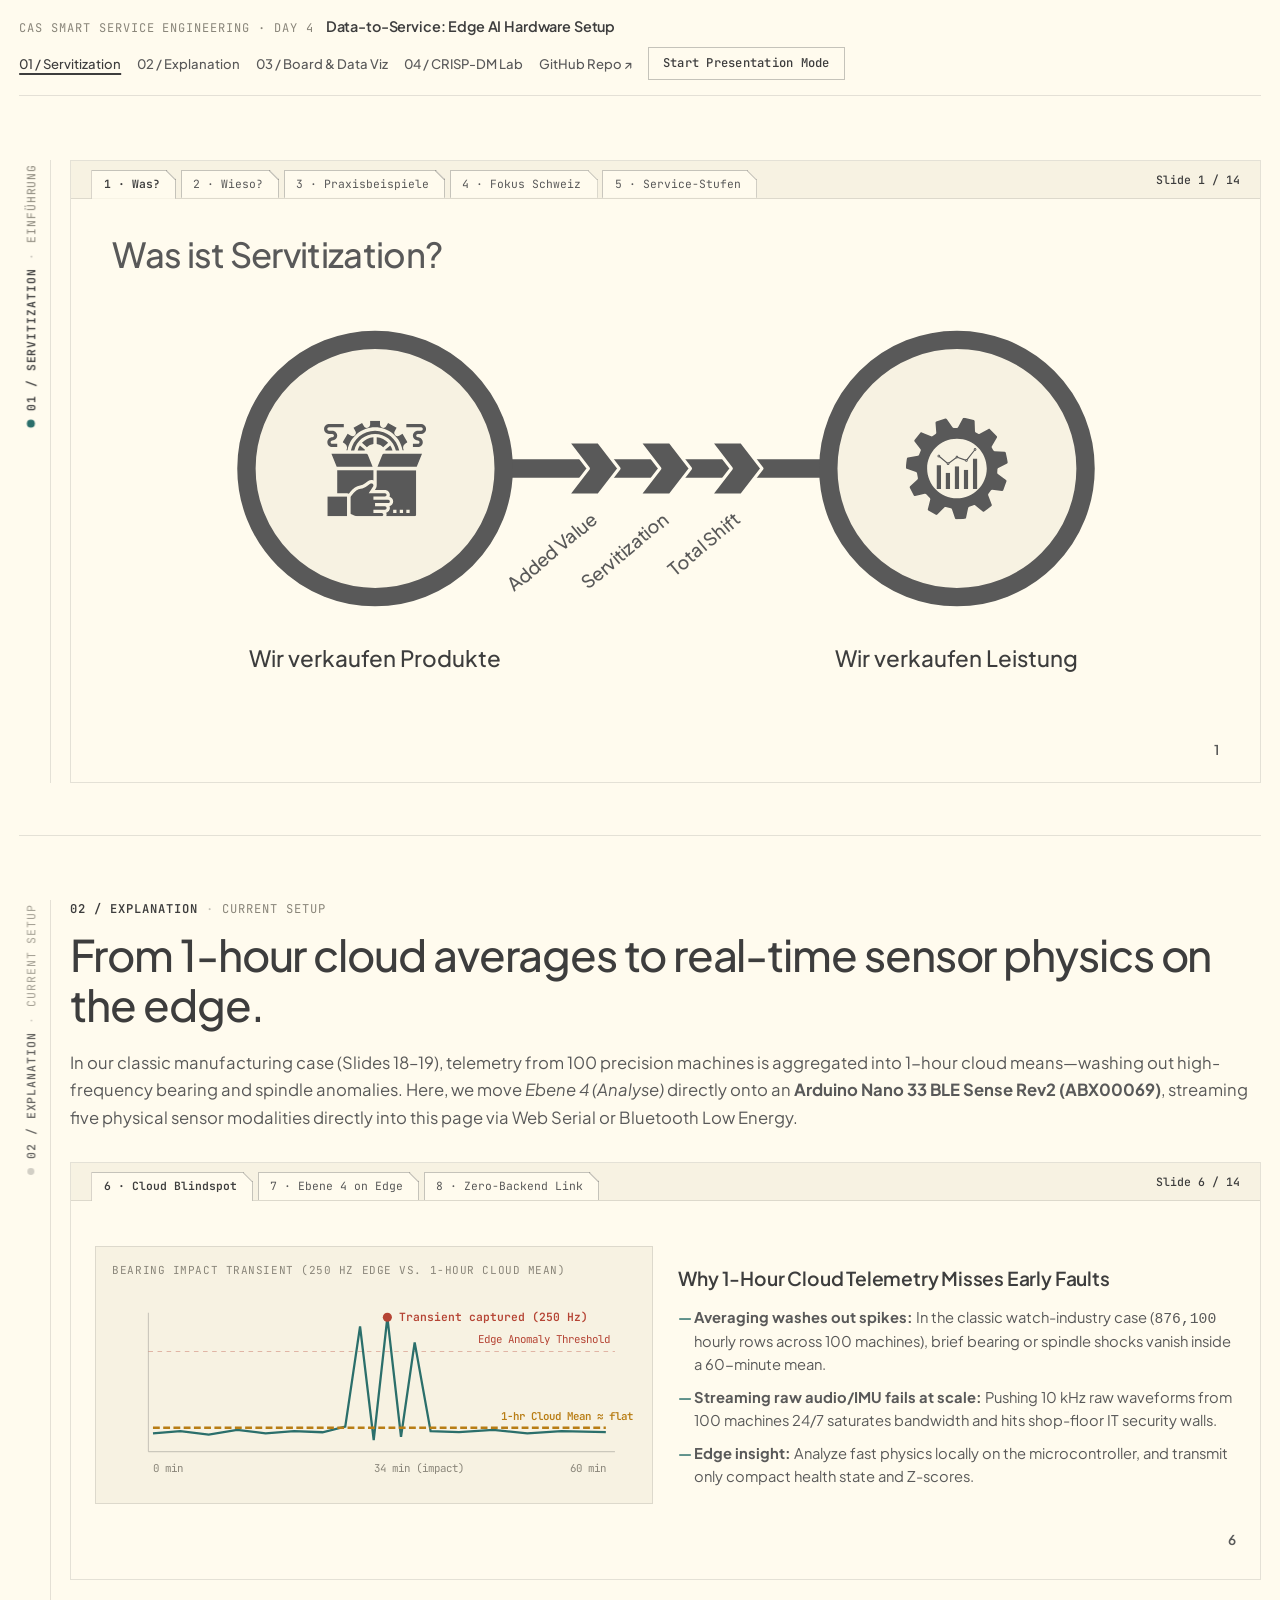
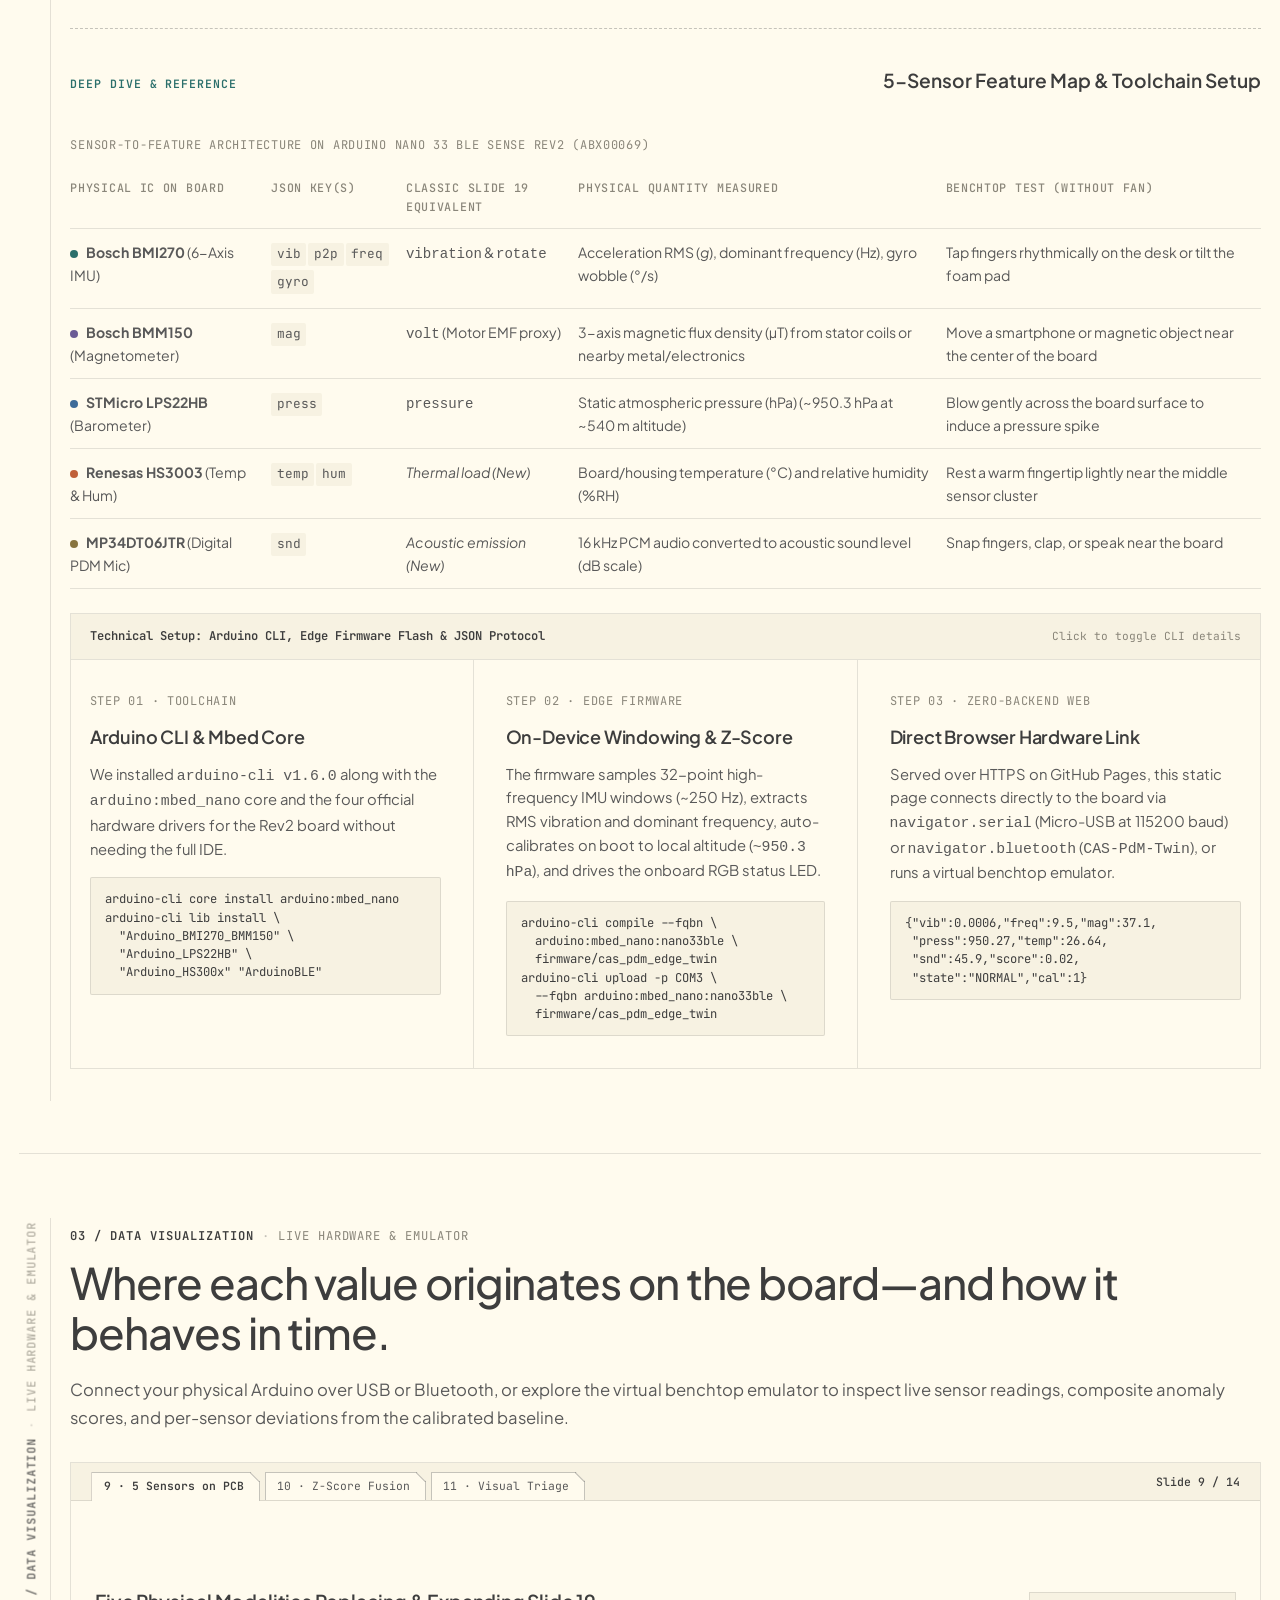
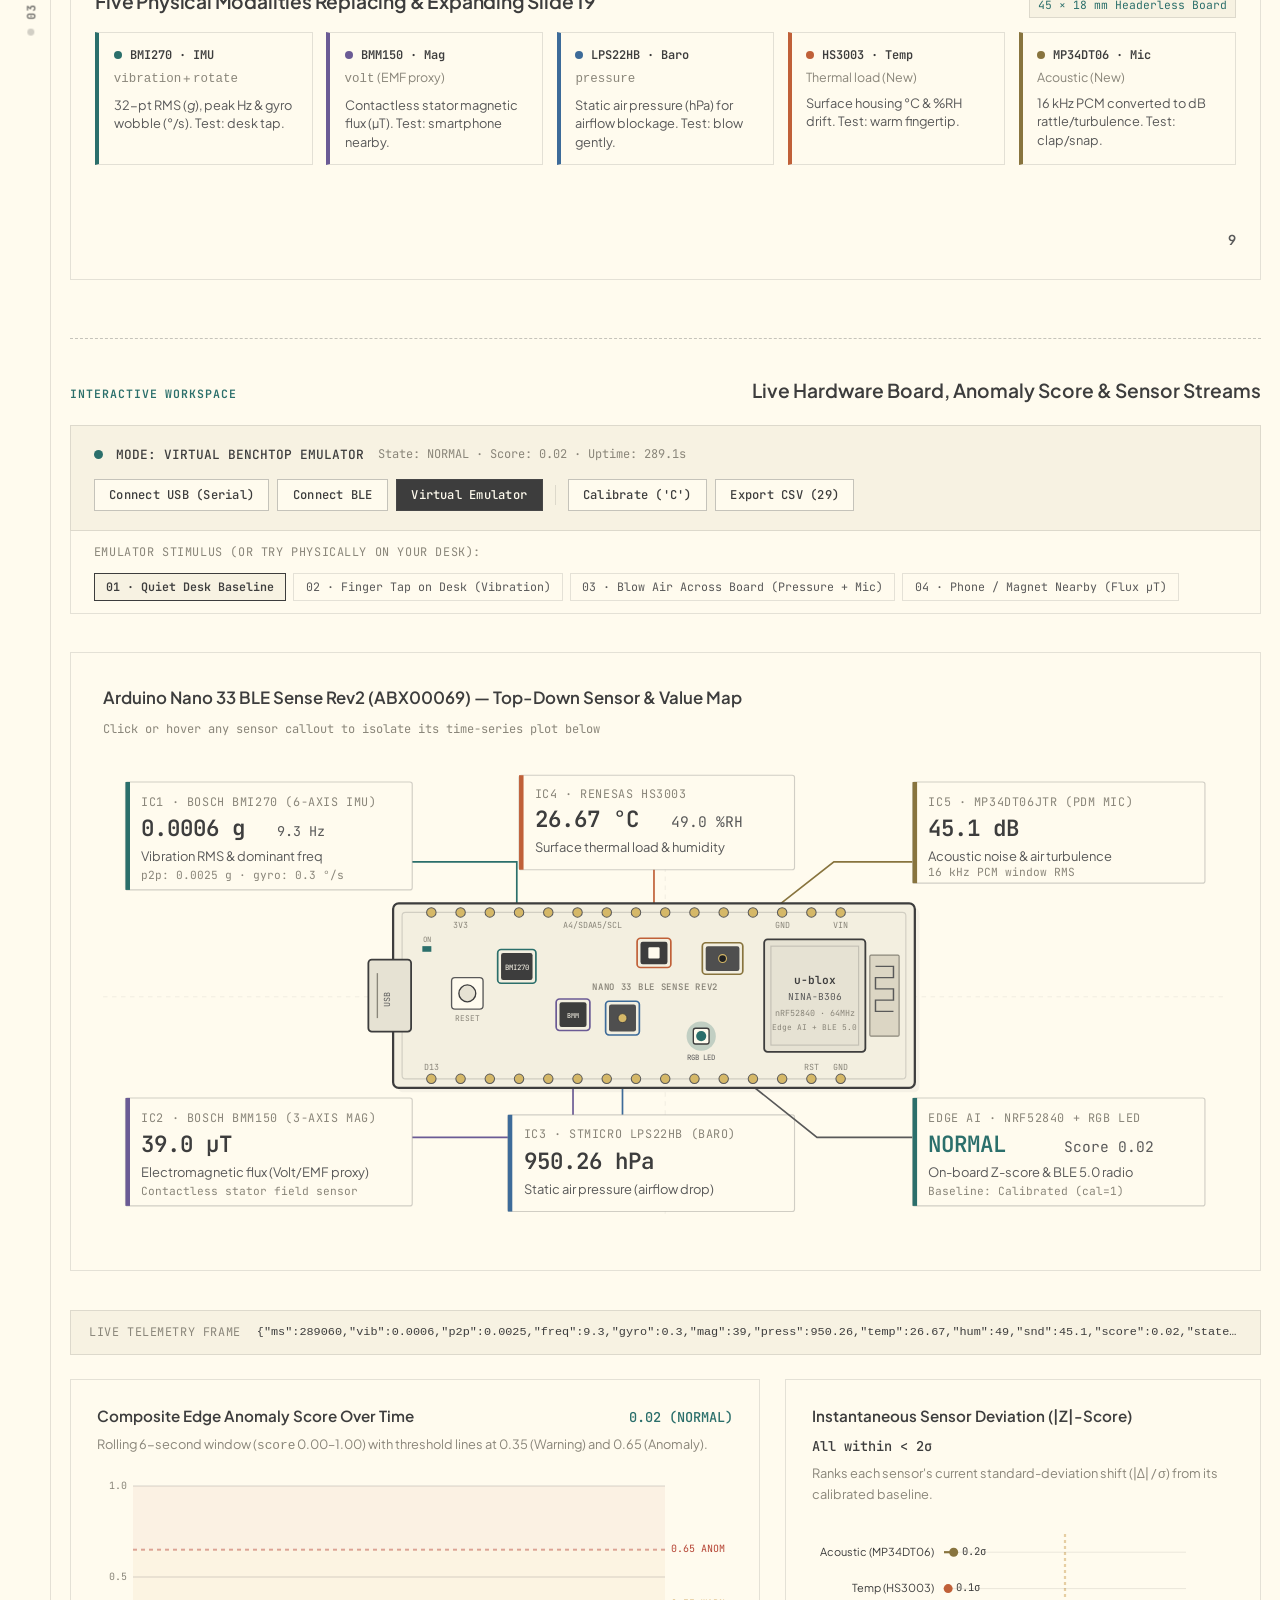
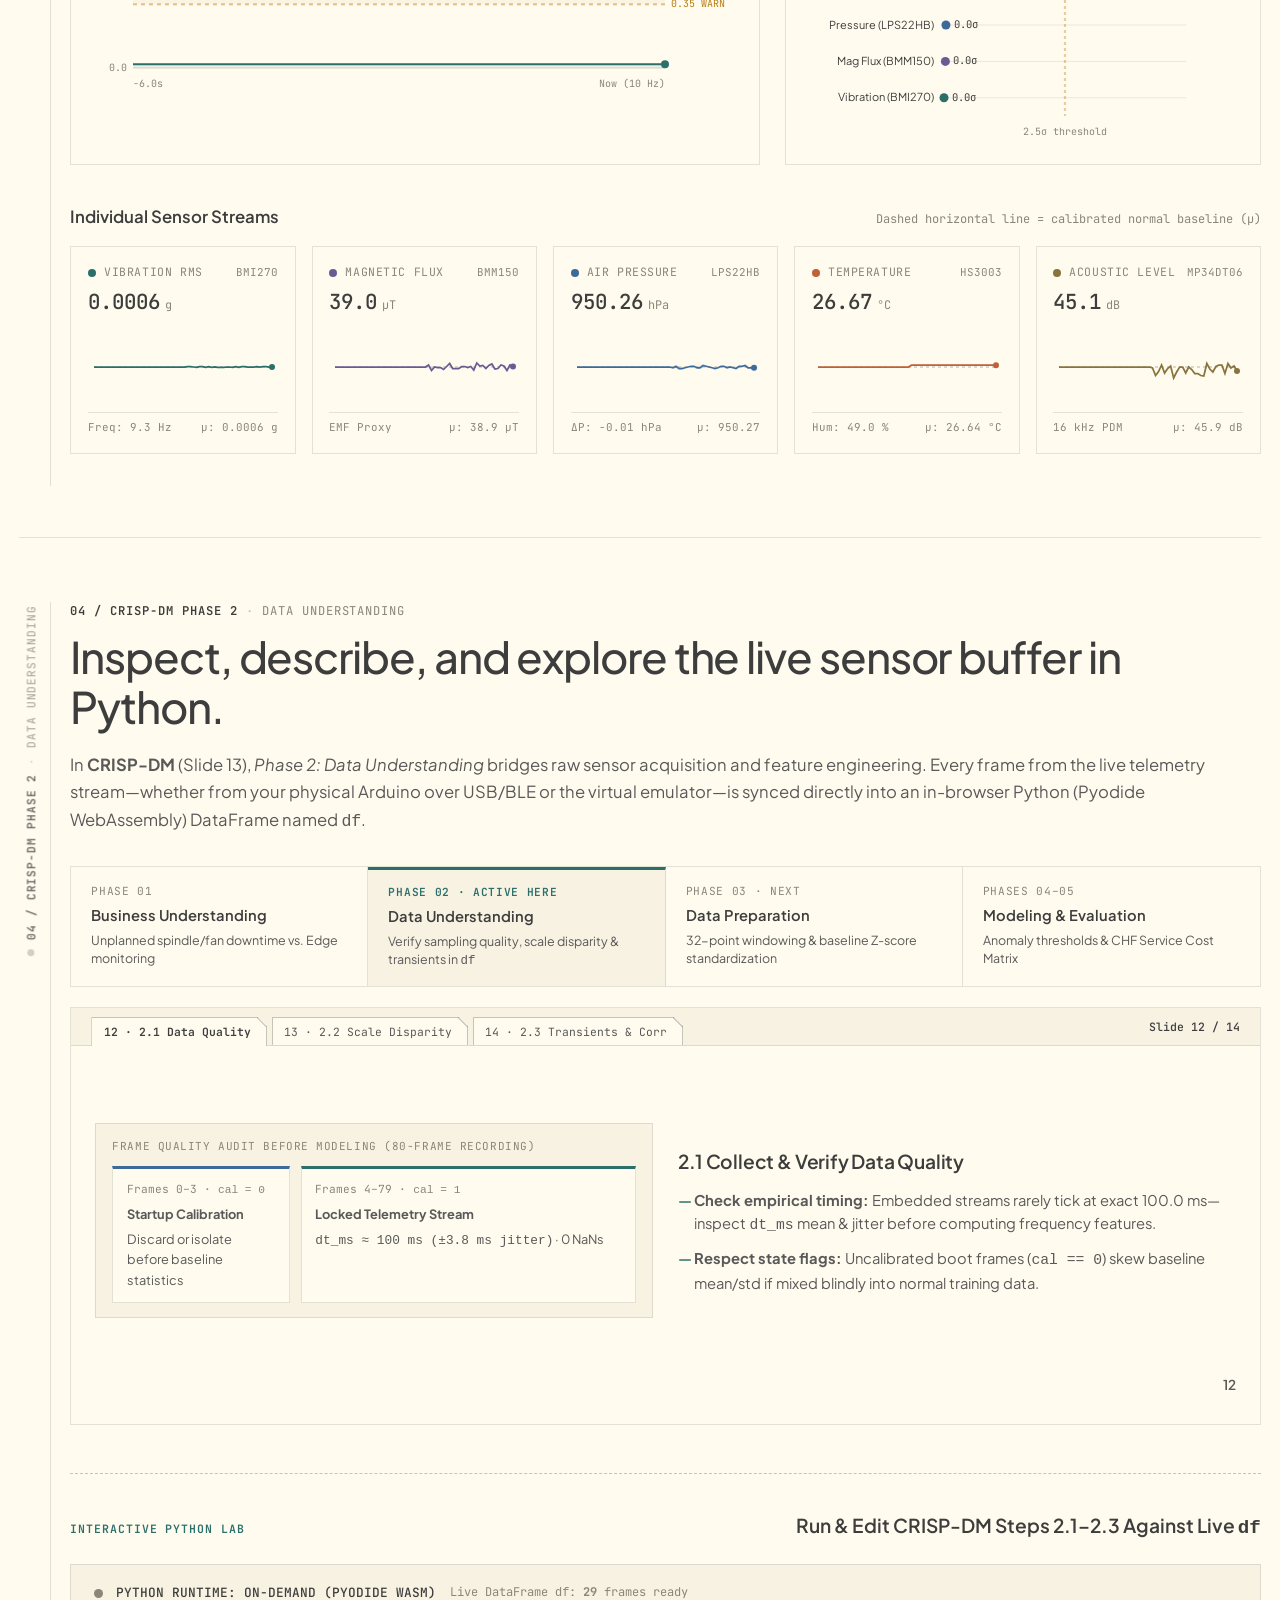
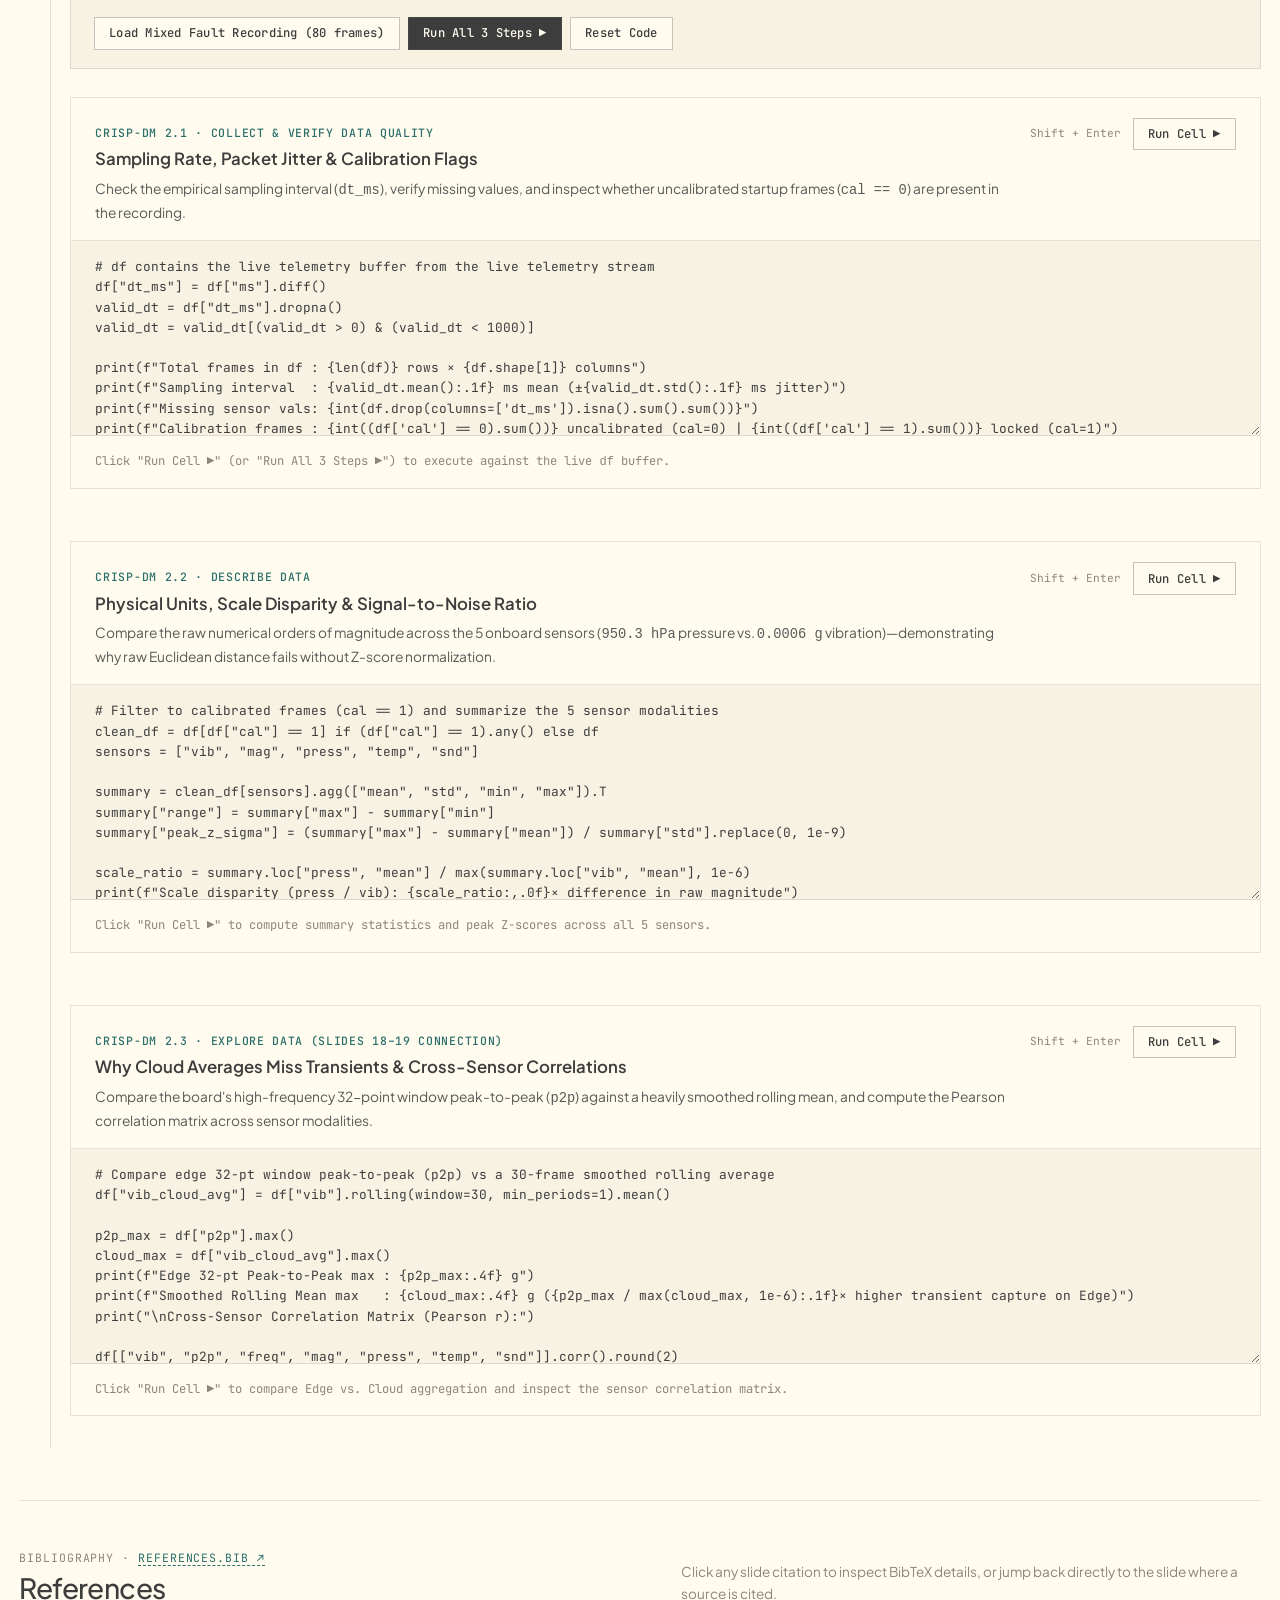
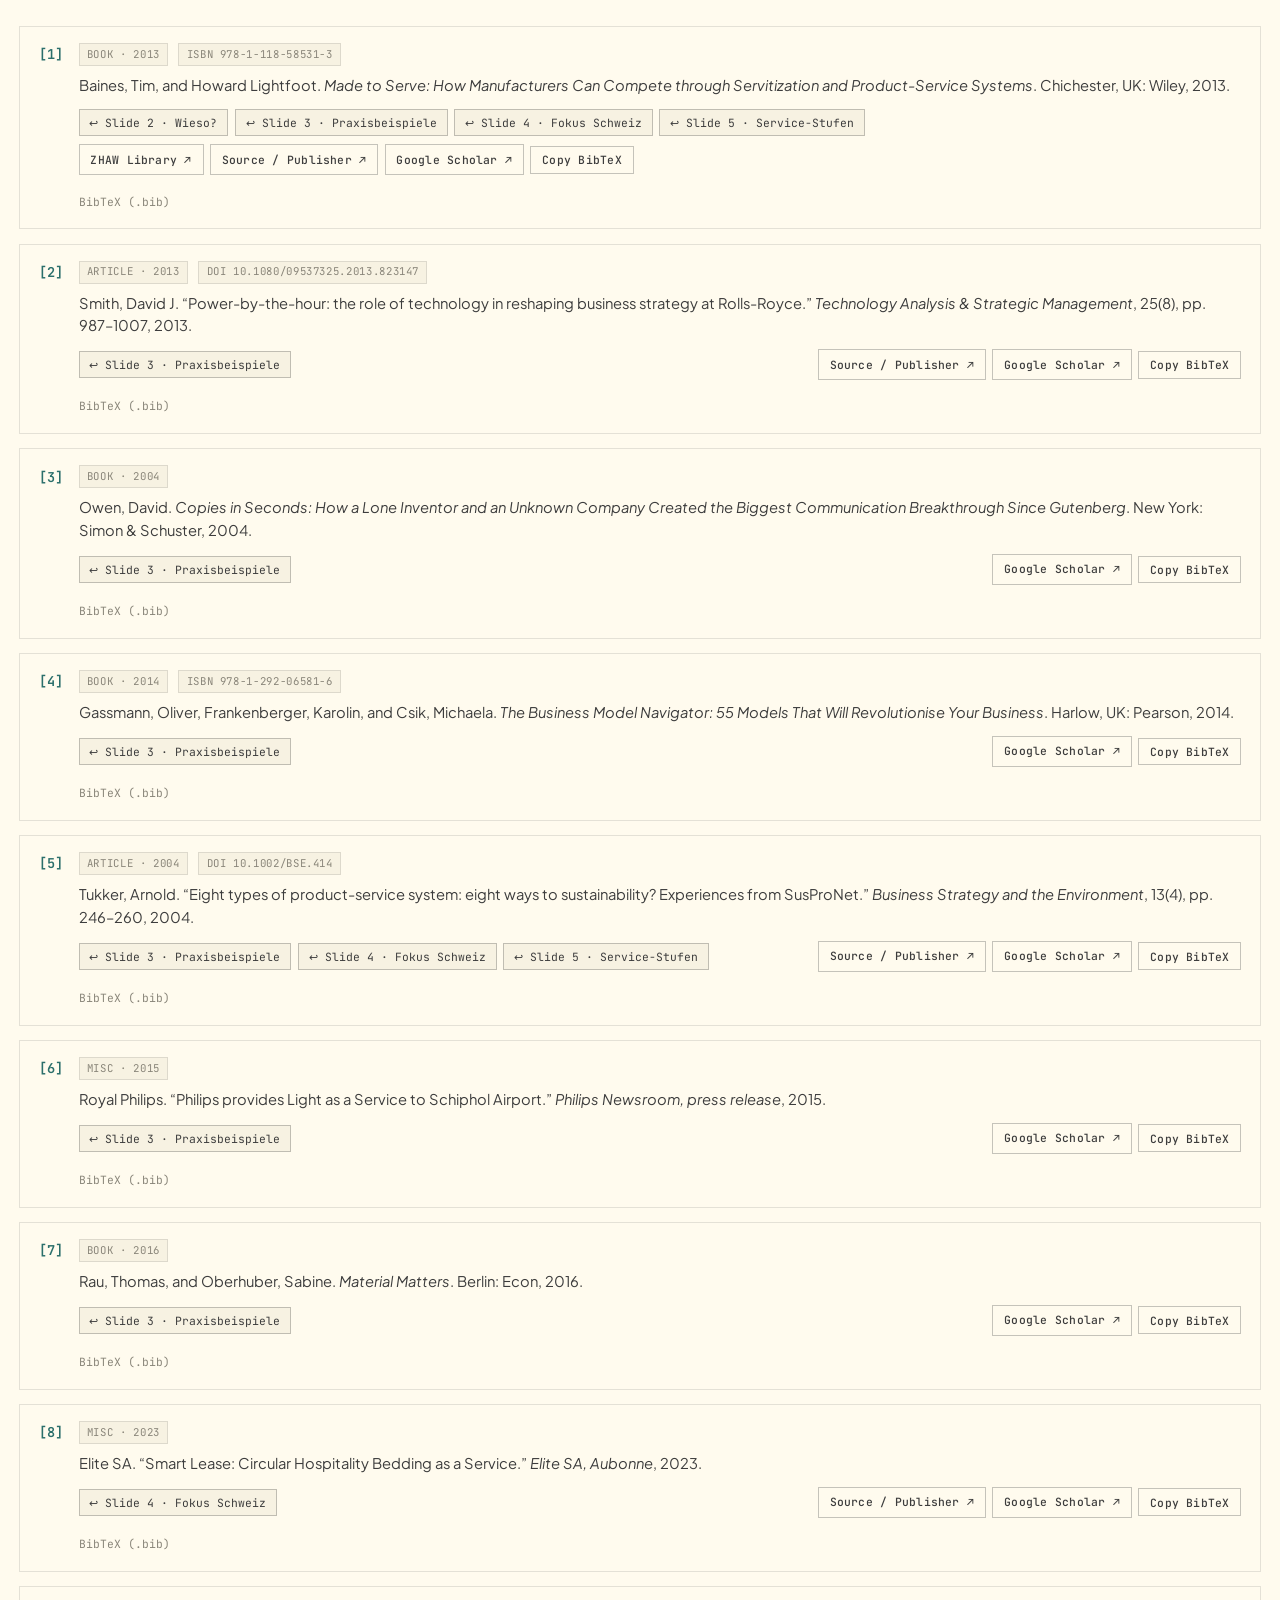
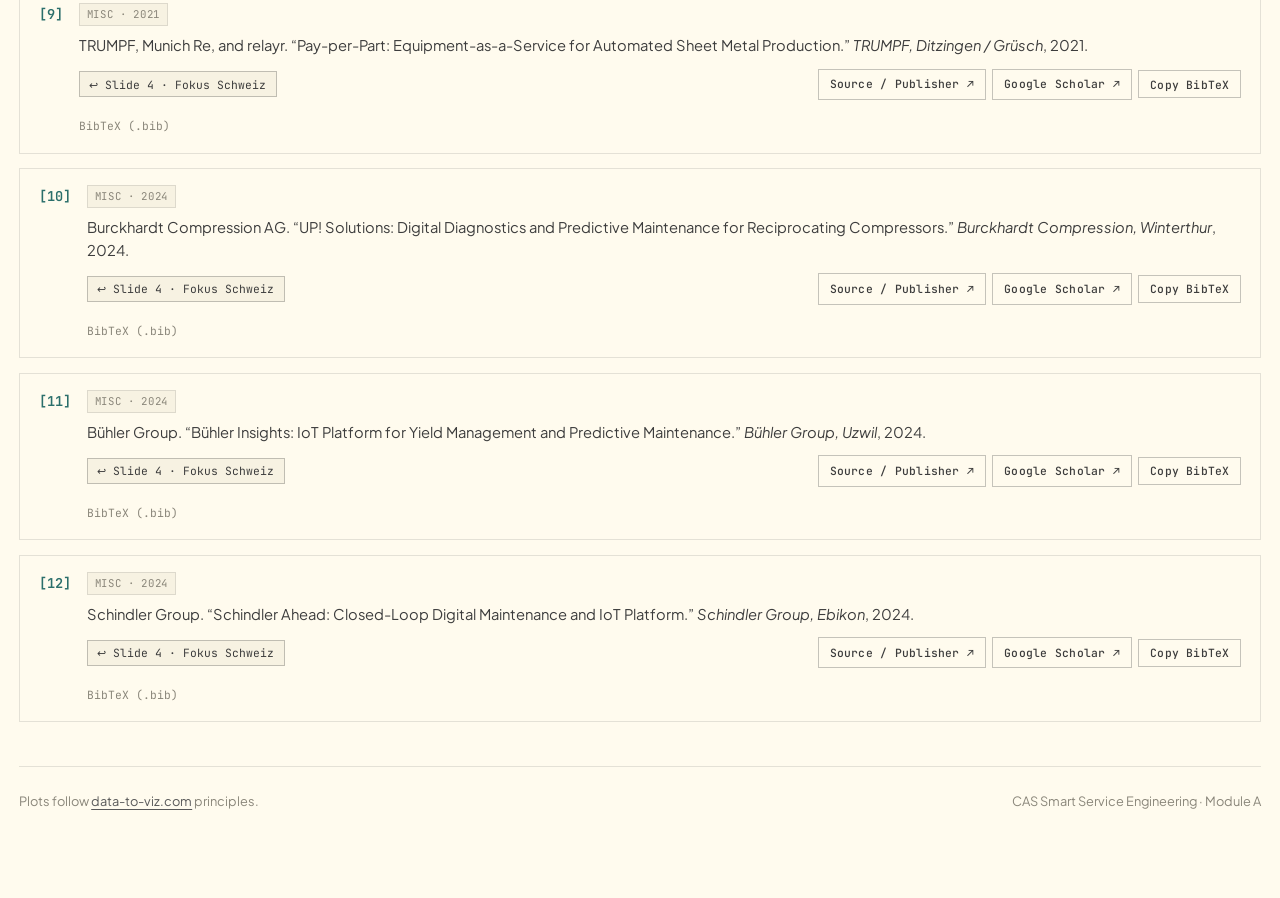
==== docs/index.html @ b8b93129 "feat(web): refine Slide 5 extended-tier reveal and unified .btn styling" ====
<!DOCTYPE html>
<html lang="en">
<head>
  <meta charset="UTF-8" />
  <meta name="viewport" content="width=device-width, initial-scale=1.0" />
  <title>Data-to-Service — Edge AI Telemetry & Sensor Map</title>
  <link rel="preconnect" href="https://fonts.googleapis.com" />
  <link rel="preconnect" href="https://fonts.gstatic.com" crossorigin />
  <link href="https://fonts.googleapis.com/css2?family=JetBrains+Mono:wght@400;500;600&family=Plus+Jakarta+Sans:wght@400;500;600&display=swap" rel="stylesheet" />
  <link rel="stylesheet" href="styles.css?v=48" />
</head>
<body>
  <div class="page-container">
    <!-- Minimalist Top Header -->
    <header class="site-header">
      <div class="brand-meta">
        <span class="brand-tag">CAS Smart Service Engineering · Day 4</span>
        <span class="brand-title">Data-to-Service: Edge AI Hardware Setup</span>
      </div>
      <div class="header-right">
        <nav class="header-nav" aria-label="Section navigation">
          <a href="#servitization">01 / Servitization</a>
          <a href="#explanation">02 / Explanation</a>
          <a href="#dataviz">03 / Board &amp; Data Viz</a>
          <a href="#crispdm">04 / CRISP-DM Lab</a>
          <a href="https://github.com/lukasSchweiger/data-to-service" target="_blank" rel="noopener">GitHub Repo ↗</a>
        </nav>
        <button id="btnBeamerMode" class="btn btn-beamer" type="button" aria-pressed="false" title="Start Presentation Mode (Shortcut: P)">Start Presentation Mode</button>
      </div>
    </header>

    <!-- ====================================================================
         MODULAR SECTIONS CONTAINER
         Move any <section class="section-block"> block here (or change
         SECTION_ORDER in app.js); numbering, nav & Presenter stops update automatically.
         ==================================================================== -->
    <main id="sectionsContainer" class="sections-stack">
    <!-- ====================================================================
         TOPIC SECTION: SERVITIZATION
         ==================================================================== -->
    <section id="servitization" class="section-block" data-section-title="Servitization" data-section-subtitle="Einführung" data-nav-label="Servitization">
      <aside class="section-rail" aria-label="Section position indicator">
        <div class="section-rail-sticky">
          <span class="section-rail-dot" aria-hidden="true"></span>
          <span class="section-rail-index">01 / Servitization</span>
          <span class="section-rail-sep" aria-hidden="true">·</span>
          <span class="section-rail-sub">Einführung</span>
        </div>
      </aside>
      <div class="section-body">
        <div class="section-stage orig-stage-only" data-waypoint="stage">
          <div class="stage-visual-card orig-slide-deck" data-stage-for="servitization">
            <div class="stage-card-topbar">
              <div class="stage-step-pills" role="tablist" aria-label="Servitization slides">
                <button class="stage-step-btn is-active" type="button" data-step="0" role="tab" aria-selected="true">1 · Was?</button>
                <button class="stage-step-btn" type="button" data-step="1" role="tab" aria-selected="false">2 · Wieso?</button>
                <button class="stage-step-btn" type="button" data-step="2" role="tab" aria-selected="false">3 · Praxisbeispiele</button>
                <button class="stage-step-btn" type="button" data-step="3" role="tab" aria-selected="false">4 · Fokus Schweiz</button>
                <button class="stage-step-btn" type="button" data-step="4" role="tab" aria-selected="false">5 · Service-Stufen</button>
              </div>
              <span class="stage-step-counter" data-prefix="Slide">Slide 1 / 14</span>
            </div>

            <div class="stage-panels orig-slide-panels">
              <!-- Slide: Was ist Servitization? -->
              <div class="stage-step-panel orig-slide-panel is-active" data-step="0" data-slide-tab="Was?" data-slide-folder="assets/slides/was-ist-servitization">
                <h1 class="orig-slide-title">Was ist Servitization?</h1>

                <div class="orig-slide6-wrap">
                  <svg class="orig-slide6-svg" viewBox="0 0 960 410" xmlns="http://www.w3.org/2000/svg" role="img" aria-label="Was ist Servitization?: Übergang von Wir verkaufen Produkte über Added Value, Servitization und Total Shift hin zu Wir verkaufen Leistung">
                    <!-- Connecting thick horizontal bridge -->
                    <line x1="316" y1="168" x2="644" y2="168" stroke="#595959" stroke-width="18" />

                    <!-- Left Circle: Wir verkaufen Produkte -->
                    <circle cx="195" cy="168" r="126" fill="#f7f2e2" stroke="#595959" stroke-width="18" />
                    <image href="assets/slides/was-ist-servitization/wir-verkaufen-produkte.svg" x="145" y="118" width="100" height="100" preserveAspectRatio="xMidYMid meet" />

                    <!-- Right Circle: Wir verkaufen Leistung -->
                    <circle cx="765" cy="168" r="126" fill="#f7f2e2" stroke="#595959" stroke-width="18" />
                    <image href="assets/slides/was-ist-servitization/wir-verkaufen-leistung.svg" x="715" y="118" width="100" height="100" preserveAspectRatio="xMidYMid meet" />

                    <!-- Three progression chevrons -->
                    <g fill="#595959" stroke="#fffbee" stroke-width="3" stroke-linejoin="round">
                      <polygon points="384,142 414,142 434,168 414,194 384,194 404,168" />
                      <polygon points="454,142 484,142 504,168 484,194 454,194 474,168" />
                      <polygon points="524,142 554,142 574,168 554,194 524,194 544,168" />
                    </g>

                    <!-- Angled labels matching original slide tilt -->
                    <text x="414" y="220" text-anchor="end" font-family="Plus Jakarta Sans, sans-serif" font-size="18" font-weight="500" fill="#595959" transform="rotate(-40 414 220)">Added Value</text>
                    <text x="484" y="220" text-anchor="end" font-family="Plus Jakarta Sans, sans-serif" font-size="18" font-weight="500" fill="#595959" transform="rotate(-40 484 220)">Servitization</text>
                    <text x="554" y="220" text-anchor="end" font-family="Plus Jakarta Sans, sans-serif" font-size="18" font-weight="500" fill="#595959" transform="rotate(-40 554 220)">Total Shift</text>

                    <!-- Bottom captions below each circle -->
                    <text x="195" y="362" text-anchor="middle" font-family="Plus Jakarta Sans, sans-serif" font-size="22" font-weight="500" fill="#3d3d3d">Wir verkaufen Produkte</text>
                    <text x="765" y="362" text-anchor="middle" font-family="Plus Jakarta Sans, sans-serif" font-size="22" font-weight="500" fill="#3d3d3d">Wir verkaufen Leistung</text>
                  </svg>
                </div>

                <div class="orig-slide-footer">
                  <span class="orig-slide-citation"></span>
                  <span class="orig-slide-num" aria-label="Slide 1">1</span>
                </div>
              </div>

              <!-- Slide: Warum setzen Hersteller auf Servitization? -->
              <div class="stage-step-panel orig-slide-panel" data-step="1" data-slide-tab="Wieso?" data-slide-folder="assets/slides/warum-servitization">
                <h2 class="orig-slide-title">Warum setzen Hersteller auf Servitization?</h2>

                <div class="orig-slide8-grid">
                  <!-- 1: Wirtschaftliche Perspektive -->
                  <div class="orig-persp-item">
                    <img class="orig-persp-icon" src="assets/slides/warum-servitization/wirtschaftliche-perspektive.svg" alt="Wirtschaftliche Perspektive Icon" />
                    <div class="orig-persp-label">Wirtschaftliche<br />Perspektive</div>
                  </div>

                  <!-- 2: Ökologische Perspektive -->
                  <div class="orig-persp-item">
                    <img class="orig-persp-icon" src="assets/slides/warum-servitization/oekologische-perspektive.svg" alt="Ökologische Perspektive Icon" />
                    <div class="orig-persp-label">Ökologische<br />Perspektive</div>
                  </div>

                  <!-- 3: Markt und Soziale Perspektive -->
                  <div class="orig-persp-item">
                    <img class="orig-persp-icon" src="assets/slides/warum-servitization/markt-und-soziale-perspektive.svg" alt="Markt und Soziale Perspektive Icon" />
                    <div class="orig-persp-label">Markt und Soziale<br />Perspektive</div>
                  </div>

                  <!-- 4: Technologische Perspektive -->
                  <div class="orig-persp-item">
                    <img class="orig-persp-icon" src="assets/slides/warum-servitization/technologische-perspektive.svg" alt="Technologische Perspektive Icon" />
                    <div class="orig-persp-label">Technologische<br />Perspektive</div>
                  </div>

                  <!-- 5: Wissens Perspektive -->
                  <div class="orig-persp-item">
                    <img class="orig-persp-icon" src="assets/slides/warum-servitization/wissens-perspektive.svg" alt="Wissens Perspektive Icon" />
                    <div class="orig-persp-label">Wissens<br />Perspektive</div>
                  </div>
                </div>

                <div class="orig-slide-footer">
                  <span class="orig-slide-citation" data-cite="baines2013made">Baines, Tim, and Howard Lightfoot. <em>Made to Serve: How Manufacturers Can Compete through Servitization and Product-Service Systems</em>. Chichester, UK: Wiley, 2013. Print.</span>
                  <span class="orig-slide-num" aria-label="Slide 2">2</span>
                </div>
              </div>

              <!-- Slide: Wie sieht Servitization in der Praxis aus? -->
              <div class="stage-step-panel orig-slide-panel" data-step="2" data-slide-tab="Praxisbeispiele" data-slide-folder="assets/slides/praxisbeispiele">
                <h2 class="orig-slide-title">Wie sieht Servitization in der Praxis aus?</h2>

                <div class="orig-examples-grid" role="table" aria-label="Beispiele für Servitization">
                  <!-- Row 1: Rolls-Royce -->
                  <div class="orig-ex-row" role="row" data-case="rr" tabindex="0">
                    <div class="orig-ex-logo" role="cell">
                      <img class="orig-brand-svg orig-brand-rr" src="assets/slides/praxisbeispiele/rolls-royce-total-care.svg" alt="Rolls-Royce Logo" />
                    </div>
                    <div class="orig-ex-cell" role="cell">
                      <div class="orig-ex-heading">TotalCare</div>
                      <div class="orig-ex-shift"><span class="orig-shift-old">Verkauf von Triebwerken</span> <span class="orig-arrow" aria-hidden="true">→</span> <strong class="orig-shift-new">Verkauf von Flugstunden</strong></div>
                    </div>
                    <span class="orig-ex-cue" aria-hidden="true">→</span>
                  </div>

                  <!-- Row 2: Xerox -->
                  <div class="orig-ex-row" role="row" data-case="xerox" tabindex="0">
                    <div class="orig-ex-logo" role="cell">
                      <img class="orig-brand-svg" src="assets/slides/praxisbeispiele/xerox-pay-per-copy.svg" alt="Xerox Logo" />
                    </div>
                    <div class="orig-ex-cell" role="cell">
                      <div class="orig-ex-heading">Pay-per-Copy</div>
                      <div class="orig-ex-shift"><span class="orig-shift-old">Verkauf von Kopiermaschinen</span> <span class="orig-arrow" aria-hidden="true">→</span> <strong class="orig-shift-new">Printing as a Service</strong></div>
                    </div>
                    <span class="orig-ex-cue" aria-hidden="true">→</span>
                  </div>

                  <!-- Row 3: Hilti -->
                  <div class="orig-ex-row" role="row" data-case="hilti" tabindex="0">
                    <div class="orig-ex-logo" role="cell">
                      <img class="orig-brand-svg" src="assets/slides/praxisbeispiele/hilti-fleet-management.svg" alt="Hilti Logo" />
                    </div>
                    <div class="orig-ex-cell" role="cell">
                      <div class="orig-ex-heading">Fleet Management</div>
                      <div class="orig-ex-shift"><span class="orig-shift-old">Verkauf von Werkzeug</span> <span class="orig-arrow" aria-hidden="true">→</span> <strong class="orig-shift-new">Verkauf von Verfügbarkeit</strong></div>
                    </div>
                    <span class="orig-ex-cue" aria-hidden="true">→</span>
                  </div>

                  <!-- Row 4: Philips -->
                  <div class="orig-ex-row" role="row" data-case="philips" tabindex="0">
                    <div class="orig-ex-logo" role="cell">
                      <img class="orig-brand-svg" src="assets/slides/praxisbeispiele/philips-pay-per-lux.svg" alt="Philips Logo" />
                    </div>
                    <div class="orig-ex-cell" role="cell">
                      <div class="orig-ex-heading">Pay-per-Lux</div>
                      <div class="orig-ex-shift"><span class="orig-shift-old">Verkauf von Leuchtmitteln</span> <span class="orig-arrow" aria-hidden="true">→</span> <strong class="orig-shift-new">Verkauf von Beleuchtung</strong></div>
                    </div>
                    <span class="orig-ex-cue" aria-hidden="true">→</span>
                  </div>
                </div>
                <p class="ex-dive-hint">Beispiel anklicken für den Deep Dive</p>

                <!-- ================================================================
                     DEEP DIVE (in-slide): toggled by docs/case-deep-dive.js
                     Keys while open: ← / → (or Presenter PgUp/PgDn) switch case, Esc closes.
                     ================================================================ -->
                <div class="ex-dive" hidden>
                  <div class="ex-dive-bar">
                    <div class="ex-dive-tabs" role="tablist" aria-label="Deep Dive Fallbeispiele">
                      <button type="button" class="ex-dive-tab" role="tab" data-case="rr" aria-selected="false">
                        <span class="ex-tab-short">Rolls-Royce</span>
                        <span class="ex-tab-open">
                          <img class="ex-tab-logo ex-tab-logo--rr" src="assets/slides/praxisbeispiele/rolls-royce-total-care.svg" alt="" />
                          <strong class="ex-tab-title">Rolls-Royce · TotalCare</strong>
                          <span class="ex-tab-sub">«Power by the Hour»</span>
                        </span>
                      </button>
                      <button type="button" class="ex-dive-tab" role="tab" data-case="xerox" aria-selected="false">
                        <span class="ex-tab-short">Xerox</span>
                        <span class="ex-tab-open">
                          <img class="ex-tab-logo" src="assets/slides/praxisbeispiele/xerox-pay-per-copy.svg" alt="" />
                          <strong class="ex-tab-title">Pay-per-Copy</strong>
                          <span class="ex-tab-sub">Xerox 914 · Bürokopierer</span>
                        </span>
                      </button>
                      <button type="button" class="ex-dive-tab" role="tab" data-case="hilti" aria-selected="false">
                        <span class="ex-tab-short">Hilti</span>
                        <span class="ex-tab-open">
                          <img class="ex-tab-logo" src="assets/slides/praxisbeispiele/hilti-fleet-management.svg" alt="" />
                          <strong class="ex-tab-title">Fleet Management</strong>
                          <span class="ex-tab-sub">Tool-as-a-Service · Bau</span>
                        </span>
                      </button>
                      <button type="button" class="ex-dive-tab" role="tab" data-case="philips" aria-selected="false">
                        <span class="ex-tab-short">Philips</span>
                        <span class="ex-tab-open">
                          <img class="ex-tab-logo" src="assets/slides/praxisbeispiele/philips-pay-per-lux.svg" alt="" />
                          <strong class="ex-tab-title">Pay-per-Lux</strong>
                          <span class="ex-tab-sub">Light as a Service · Signify</span>
                        </span>
                      </button>
                      <button type="button" class="ex-dive-tab ex-dive-tab--compare" role="tab" data-case="compare" aria-selected="false">
                        <span class="ex-tab-short">Vergleich</span>
                        <span class="ex-tab-open">
                          <strong class="ex-tab-title">Vergleich</strong>
                          <span class="ex-tab-sub">Alle 4 Fallbeispiele</span>
                        </span>
                      </button>
                    </div>
                    <button type="button" class="ex-dive-close" aria-label="Deep Dive schliessen und zur Übersicht zurück">✕ Übersicht</button>
                  </div>

                  <div class="ex-dive-body">
                    <!-- ---------- Case: Rolls-Royce ---------- -->
                    <article class="ex-case" data-case="rr" role="tabpanel" aria-label="Rolls-Royce TotalCare" hidden>
                      <div class="ex-shift-row">
                        <div class="ex-shift-box">
                          <span class="ex-label">Produktverkauf</span>
                          <p><strong>Einmalverkauf + Wartung nach Aufwand.</strong> Die Airline kauft das Triebwerk und bezahlt Ersatzteile sowie Überholungen separat – der Hersteller verdient auch an Defekten.</p>
                        </div>
                        <span class="ex-shift-arrow" aria-hidden="true">→</span>
                        <div class="ex-shift-box is-after">
                          <span class="ex-label">Servicemodell</span>
                          <p><strong>Fixpreis pro Triebwerks-Flugstunde.</strong> Rolls-Royce übernimmt Wartung, Teile und Ersatztriebwerke – und verdient nur, solange das Triebwerk fliegt.</p>
                        </div>
                      </div>

                      <div class="ex-detail-grid">
                        <section class="ex-block">
                          <h4 class="ex-label">Wer trägt welches Risiko?</h4>
                          <table class="ex-risk">
                            <thead><tr><th scope="col"></th><th scope="col">Verkauf</th><th scope="col">Service</th></tr></thead>
                            <tbody>
                              <tr><th scope="row">Eigentum</th><td>Airline</td><td>Airline</td></tr>
                              <tr><th scope="row">Wartung &amp; Teile</th><td>Airline</td><td class="is-shift">Hersteller</td></tr>
                              <tr><th scope="row">Ungeplanter Ausfall</th><td>Airline</td><td class="is-shift">Hersteller</td></tr>
                            </tbody>
                          </table>
                        </section>
                        <section class="ex-block">
                          <h4 class="ex-label">Daten als Enabler</h4>
                          <p><strong>Messung:</strong> Sensoren im Flug erfassen Temperatur, Druck, Drehzahl und Vibration (<em>Engine Health Monitoring</em>).<br /><strong>Wirkung:</strong> Werkstattbesuche werden planbar und Schäden früh erkannt, bevor teure Ausfälle entstehen.</p>
                        </section>
                      </div>

                      <div class="ex-bottom-row">
                        <section class="ex-block ex-nuance">
                          <h4 class="ex-label">Genauer hingeschaut</h4>
                          <p>Rolls-Royce verkauft weiterhin Triebwerke – oft mit geringer Marge, der Ertrag entsteht über die Servicejahre. Abgerechnet wird nicht die Flugstunde der Airline, sondern <em>Wartung und Verfügbarkeit pro Flugstunde</em>.</p>
                        </section>
                        <section class="ex-block ex-question">
                          <h4 class="ex-label">Diskussionsfrage</h4>
                          <p>Welche Daten braucht Rolls-Royce, um einen Fixpreis pro Flugstunde kalkulieren zu können – ohne selbst draufzulegen?</p>
                        </section>
                      </div>

                      <section class="ex-block ex-milestones">
                        <h4 class="ex-label">Meilensteine</h4>
                        <ol class="ex-timeline">
                          <li><b>1962</b><span>«Power by the Hour» für das Viper-Triebwerk (Business-Jet HS&nbsp;125)</span></li>
                          <li><b>~1999</b><span>TotalCare als Langzeit-Servicevertrag für die Trent-Familie</span></li>
                          <li><b>heute</b><span>Grossteil der Widebody-Triebwerke unter Langzeit-Serviceverträgen</span></li>
                        </ol>
                      </section>
                    </article>

                    <!-- ---------- Case: Xerox ---------- -->
                    <article class="ex-case" data-case="xerox" role="tabpanel" aria-label="Xerox Pay-per-Copy" hidden>
                      <div class="ex-shift-row">
                        <div class="ex-shift-box">
                          <span class="ex-label">Ausgangslage</span>
                          <p><strong>Zu teuer für den Direktkauf.</strong> Der Xerox 914 – der erste automatische Normalpapier-Kopierer – hätte rund USD 29'500 gekostet; für die meisten Büros unbezahlbar.</p>
                        </div>
                        <span class="ex-shift-arrow" aria-hidden="true">→</span>
                        <div class="ex-shift-box is-after">
                          <span class="ex-label">Servicemodell</span>
                          <p><strong>Miete + Gebühr pro Kopie.</strong> USD 95/Monat inkl. 2'000 Kopien, jede weitere Seite 4 Cent – Service und Wartung inklusive. Heute weiterentwickelt zu <em>Managed Print Services</em>.</p>
                        </div>
                      </div>

                      <div class="ex-detail-grid">
                        <section class="ex-block">
                          <h4 class="ex-label">Wer trägt welches Risiko?</h4>
                          <table class="ex-risk">
                            <thead><tr><th scope="col"></th><th scope="col">Verkauf</th><th scope="col">Service</th></tr></thead>
                            <tbody>
                              <tr><th scope="row">Investition &amp; Eigentum</th><td>Kunde</td><td class="is-shift">Hersteller</td></tr>
                              <tr><th scope="row">Wartung &amp; Service</th><td>Kunde</td><td class="is-shift">Hersteller</td></tr>
                              <tr><th scope="row">Auslastungsrisiko</th><td>Kunde</td><td class="is-shift">Hersteller</td></tr>
                            </tbody>
                          </table>
                        </section>
                        <section class="ex-block">
                          <h4 class="ex-label">Daten als Enabler</h4>
                          <p><strong>Messung:</strong> 1959 genügte ein mechanischer Kopienzähler als erster «Sensor»; heute melden vernetzte Geräte Zählerstände, Tonerstand und Fehlercodes automatisch.<br /><strong>Wirkung:</strong> Exakte Abrechnung pro Seite und automatischer Toner-Nachschub vor dem Ausfall.</p>
                        </section>
                      </div>

                      <div class="ex-bottom-row">
                        <section class="ex-block ex-nuance">
                          <h4 class="ex-label">Genauer hingeschaut</h4>
                          <p>Pay-per-Copy war bei Xerox kein späterer Umbau <em>weg</em> vom Maschinenverkauf, sondern 1959 das Startmodell – weil die Hardware sonst kaum verkäuflich war. Servitization kann also von Tag 1 an der Weg in den Markt sein.</p>
                        </section>
                        <section class="ex-block ex-question">
                          <h4 class="ex-label">Diskussionsfrage</h4>
                          <p>Viele Büros kopierten deutlich mehr als die inkludierten 2'000 Seiten – wer profitiert davon und was heisst das für die Preisgestaltung?</p>
                        </section>
                      </div>

                      <section class="ex-block ex-milestones">
                        <h4 class="ex-label">Meilensteine</h4>
                        <ol class="ex-timeline">
                          <li><b>1959</b><span>Xerox 914 vorgestellt – Miete mit Gebühr pro Kopie</span></li>
                          <li><b>1961</b><span>Haloid Xerox wird zur Xerox Corporation – der 914 macht die Firma gross</span></li>
                          <li><b>heute</b><span>Managed Print Services: Betrieb ganzer Druckerflotten, Abrechnung pro Seite</span></li>
                        </ol>
                      </section>
                    </article>

                    <!-- ---------- Case: Hilti ---------- -->
                    <article class="ex-case" data-case="hilti" role="tabpanel" aria-label="Hilti Fleet Management" hidden>
                      <div class="ex-shift-row">
                        <div class="ex-shift-box">
                          <span class="ex-label">Produktverkauf</span>
                          <p><strong>Hohe Investition + voller Verwaltungsaufwand.</strong> Bauunternehmen kaufen Bohrhämmer &amp; Co. selbst und tragen Reparaturen, Diebstahl sowie die Verwaltung des Geräteparks.</p>
                        </div>
                        <span class="ex-shift-arrow" aria-hidden="true">→</span>
                        <div class="ex-shift-box is-after">
                          <span class="ex-label">Servicemodell</span>
                          <p><strong>Fixe Monatsrate für garantierte Verfügbarkeit.</strong> Reparaturen, Ersatzgeräte, Diebstahlschutz und regelmässige Erneuerung sind inklusive; Hilti bleibt Eigentümer.</p>
                        </div>
                      </div>

                      <div class="ex-detail-grid">
                        <section class="ex-block">
                          <h4 class="ex-label">Wer trägt welches Risiko?</h4>
                          <table class="ex-risk">
                            <thead><tr><th scope="col"></th><th scope="col">Verkauf</th><th scope="col">Service</th></tr></thead>
                            <tbody>
                              <tr><th scope="row">Investition &amp; Eigentum</th><td>Kunde</td><td class="is-shift">Hersteller</td></tr>
                              <tr><th scope="row">Reparatur &amp; Ersatzgerät</th><td>Kunde</td><td class="is-shift">Hersteller</td></tr>
                              <tr><th scope="row">Diebstahl / Verlust</th><td>Kunde</td><td class="is-shift">Hersteller <small>(mit Selbstbehalt)</small></td></tr>
                            </tbody>
                          </table>
                        </section>
                        <section class="ex-block">
                          <h4 class="ex-label">Daten als Enabler</h4>
                          <p><strong>Messung:</strong> Flotteninventar erfasst Alter, Reparaturhistorie und Kosten pro Gerät; <em>ON!Track</em> (Tags, Bluetooth) zeigt den Standort auf der Baustelle.<br /><strong>Wirkung:</strong> Bessere Preiskalkulation, weniger Suchzeiten und Feedback für die Produktentwicklung.</p>
                        </section>
                      </div>

                      <div class="ex-bottom-row">
                        <section class="ex-block ex-nuance">
                          <h4 class="ex-label">Genauer hingeschaut</h4>
                          <p>Bezahlt wird nicht pro Nutzung (kein Pay-per-Use), sondern eine fixe Monatsrate für garantierte Einsatzbereitschaft – ein nutzungsorientiertes <em>Product Lease mit Full Service</em>.</p>
                        </section>
                        <section class="ex-block ex-question">
                          <h4 class="ex-label">Diskussionsfrage</h4>
                          <p>Wie verhindert Hilti, dass geleaste Werkzeuge auf der Baustelle weniger sorgfältig behandelt werden als eigene?</p>
                        </section>
                      </div>

                      <section class="ex-block ex-milestones">
                        <h4 class="ex-label">Meilensteine</h4>
                        <ol class="ex-timeline">
                          <li><b>~2000</b><span>Pilot mit Schweizer Bauunternehmen («Kümmert euch um unseren Gerätepark»)</span></li>
                          <li><b>2000er</b><span>Rollout in weitere Länder</span></li>
                          <li><b>heute</b><span>Fleet Management international, ergänzt durch digitales Asset-Management (ON!Track)</span></li>
                        </ol>
                      </section>
                    </article>

                    <!-- ---------- Case: Philips ---------- -->
                    <article class="ex-case" data-case="philips" role="tabpanel" aria-label="Philips Pay-per-Lux" hidden>
                      <div class="ex-shift-row">
                        <div class="ex-shift-box">
                          <span class="ex-label">Produktverkauf</span>
                          <p><strong>Stückzahlgeschäft ohne Lebensdauer-Anreiz.</strong> Kunden kaufen Leuchten und Leuchtmittel und tragen Wartung sowie Entsorgung selbst – kürzere Lebensdauer bedeutet mehr Nachkauf.</p>
                        </div>
                        <span class="ex-shift-arrow" aria-hidden="true">→</span>
                        <div class="ex-shift-box is-after">
                          <span class="ex-label">Servicemodell</span>
                          <p><strong>Bezahlt wird vereinbartes Licht statt Hardware.</strong> Der Hersteller plant, installiert, wartet und besitzt die Anlage und nimmt sie am Vertragsende zur Wiederverwendung zurück.</p>
                        </div>
                      </div>

                      <div class="ex-detail-grid">
                        <section class="ex-block">
                          <h4 class="ex-label">Wer trägt welches Risiko?</h4>
                          <table class="ex-risk">
                            <thead><tr><th scope="col"></th><th scope="col">Verkauf</th><th scope="col">Service</th></tr></thead>
                            <tbody>
                              <tr><th scope="row">Investition &amp; Eigentum</th><td>Kunde</td><td class="is-shift">Hersteller</td></tr>
                              <tr><th scope="row">Wartung &amp; Ausfälle</th><td>Kunde</td><td class="is-shift">Hersteller</td></tr>
                              <tr><th scope="row">Lebensende / Entsorgung</th><td>Kunde</td><td class="is-shift">Hersteller</td></tr>
                            </tbody>
                          </table>
                        </section>
                        <section class="ex-block">
                          <h4 class="ex-label">Daten als Enabler</h4>
                          <p><strong>Messung:</strong> Vernetzte LED-Systeme mit Präsenz- und Tageslichtsensoren erfassen Auslastung, Lichtleistung und Ausfälle.<br /><strong>Wirkung:</strong> Bedarfsgerechte Fernsteuerung, garantierte Lichtqualität und deutlich tieferer Stromverbrauch.</p>
                        </section>
                      </div>

                      <div class="ex-bottom-row">
                        <section class="ex-block ex-nuance">
                          <h4 class="ex-label">Genauer hingeschaut</h4>
                          <p>«Pay-per-Lux» ist das Schlagwort für <em>Light as a Service</em> – früher wurden ganze Leuchten verkauft, nicht nur Leuchtmittel. Weil die Hardware beim Hersteller bleibt, entstehen direkte Anreize für langlebige, reparierbare Produkte (Kreislaufwirtschaft).</p>
                        </section>
                        <section class="ex-block ex-question">
                          <h4 class="ex-label">Diskussionsfrage</h4>
                          <p>Warum hat der Hersteller im Light-as-a-Service-Modell plötzlich ein Interesse an möglichst langlebigen, sparsamen Leuchten – im Verkaufsmodell aber nicht?</p>
                        </section>
                      </div>

                      <section class="ex-block ex-milestones">
                        <h4 class="ex-label">Meilensteine</h4>
                        <ol class="ex-timeline">
                          <li><b>~2010</b><span>Architekt Thomas Rau will fürs Büro «Licht statt Lampen» kaufen – Pay-per-Lux entsteht</span></li>
                          <li><b>2015</b><span>Schiphol: Light as a Service mit Philips &amp; Cofely (heute ENGIE) – rund 50&nbsp;% weniger Strom, 75&nbsp;% längere Lebensdauer der Leuchten</span></li>
                          <li><b>2018</b><span>Philips Lighting heisst neu Signify</span></li>
                        </ol>
                      </section>
                    </article>

                    <!-- ---------- Comparison ---------- -->
                    <article class="ex-case ex-compare" data-case="compare" role="tabpanel" aria-label="Vergleich der vier Fallbeispiele" hidden>
                      <div class="ex-compare-scroll">
                        <table class="ex-compare-table">
                          <thead>
                            <tr>
                              <th scope="col">Fall</th>
                              <th scope="col">PSS-Typ (Tukker)</th>
                              <th scope="col">Kunde bezahlt für …</th>
                              <th scope="col">Eigentum bei</th>
                              <th scope="col">Daten-Enabler</th>
                            </tr>
                          </thead>
                          <tbody>
                            <tr class="ex-compare-row" data-case="rr" tabindex="0" role="button" aria-label="Deep Dive: Rolls-Royce">
                              <th scope="row"><span class="ex-compare-logo"><img src="assets/slides/praxisbeispiele/rolls-royce-total-care.svg" alt="Rolls-Royce" /></span></th>
                              <td>Ergebnisorientiert<br /><small>Pro Einheit · Pay per Service Unit</small></td>
                              <td>Triebwerks-Flugstunde (Wartung &amp; Verfügbarkeit)</td>
                              <td>Airline / Leasinggeber</td>
                              <td>Engine Health Monitoring</td>
                            </tr>
                            <tr class="ex-compare-row" data-case="xerox" tabindex="0" role="button" aria-label="Deep Dive: Xerox">
                              <th scope="row"><span class="ex-compare-logo"><img src="assets/slides/praxisbeispiele/xerox-pay-per-copy.svg" alt="Xerox" /></span></th>
                              <td>Ergebnisorientiert<br /><small>Pro Einheit · Pay per Service Unit</small></td>
                              <td>Kopie bzw. Seite</td>
                              <td>Xerox</td>
                              <td>Kopienzähler → vernetzte Gerätedaten</td>
                            </tr>
                            <tr class="ex-compare-row" data-case="hilti" tabindex="0" role="button" aria-label="Deep Dive: Hilti">
                              <th scope="row"><span class="ex-compare-logo"><img src="assets/slides/praxisbeispiele/hilti-fleet-management.svg" alt="Hilti" /></span></th>
                              <td>Nutzungsorientiert<br /><small>Miete + Vollservice · Product Lease</small></td>
                              <td>Verfügbarkeit des Geräteparks (Monatsrate)</td>
                              <td>Hilti</td>
                              <td>Flotteninventar &amp; Tracking (ON!Track)</td>
                            </tr>
                            <tr class="ex-compare-row" data-case="philips" tabindex="0" role="button" aria-label="Deep Dive: Philips">
                              <th scope="row"><span class="ex-compare-logo"><img src="assets/slides/praxisbeispiele/philips-pay-per-lux.svg" alt="Philips" /></span></th>
                              <td>Ergebnisorientiert<br /><small>Ergebnisgarantie · Functional Result</small></td>
                              <td>Vereinbarte Lichtleistung</td>
                              <td>Philips / Signify</td>
                              <td>Vernetzte LED-Steuerung &amp; Sensorik</td>
                            </tr>
                          </tbody>
                        </table>
                      </div>
                      <p class="ex-takeaway"><strong>Gemeinsames Muster:</strong> Der Hersteller übernimmt Verantwortung (oft auch das Eigentum) und wird für die Leistung bezahlt. Dafür muss er die Leistung <em>messen</em> können – vom Kopienzähler bis zum Sensor-Datenstrom in Echtzeit. <strong>Daten sind der Enabler für Servitization.</strong></p>
                    </article>
                  </div>
                </div>

                <div class="orig-slide-footer">
                  <div class="ex-footer-citations">
                    <div class="ex-footer-group" data-case-sources="rr" hidden>
                      <span class="orig-slide-citation" data-cite="smith2013power"></span>
                      <span class="orig-slide-citation" data-cite="baines2013made"></span>
                    </div>
                    <div class="ex-footer-group" data-case-sources="xerox" hidden>
                      <span class="orig-slide-citation" data-cite="owen2004copies"></span>
                      <span class="orig-slide-citation" data-cite="gassmann2014navigator"></span>
                    </div>
                    <div class="ex-footer-group" data-case-sources="hilti" hidden>
                      <span class="orig-slide-citation" data-cite="gassmann2014navigator"></span>
                      <span class="orig-slide-citation" data-cite="tukker2004eight"></span>
                    </div>
                    <div class="ex-footer-group" data-case-sources="philips" hidden>
                      <span class="orig-slide-citation" data-cite="philips2015schiphol"></span>
                      <span class="orig-slide-citation" data-cite="rau2016material"></span>
                    </div>
                    <div class="ex-footer-group" data-case-sources="compare" hidden>
                      <span class="orig-slide-citation" data-cite="tukker2004eight"></span>
                      <span class="orig-slide-citation" data-cite="baines2013made"></span>
                    </div>
                  </div>
                  <span class="orig-slide-num" aria-label="Slide 3">3</span>
                </div>
              </div>

              <!-- Slide 4: Servitization in der Schweiz: KMU & Industrie -->
              <div class="stage-step-panel orig-slide-panel" data-step="3" data-slide-tab="Fokus Schweiz" data-slide-folder="assets/slides/fokus-schweiz">
                <h2 class="orig-slide-title">Servitization in der Schweiz: KMU &amp; Industrie</h2>

                <div class="ex-dive-overview ch-map-overview" aria-label="Interaktive Schweizer Servitization-Karte mit zwölf Unternehmen">
                  <div class="ch-map-stage">
                    <svg class="ch-map-svg" viewBox="-36 -28 912 508" xmlns="http://www.w3.org/2000/svg" role="img" aria-label="Schweizer Karte mit zwölf Servitization-Beispielen aus KMU und MEM-Industrie">
                      <defs>
                        <linearGradient id="chPaperGrad" x1="0%" y1="0%" x2="22%" y2="100%">
                          <stop offset="0%" stop-color="#faf6e8" />
                          <stop offset="62%" stop-color="#f6f0dd" />
                          <stop offset="100%" stop-color="#efe6cd" />
                        </linearGradient>
                        <filter id="chSoftShadow" x="-6%" y="-6%" width="114%" height="118%">
                          <feDropShadow dx="0" dy="3.5" stdDeviation="4.5" flood-color="#5c523b" flood-opacity="0.11" />
                        </filter>
                        <filter id="chChipShadow" x="-10%" y="-10%" width="122%" height="128%">
                          <feDropShadow dx="0" dy="2" stdDeviation="2.5" flood-color="#5c523b" flood-opacity="0.13" />
                        </filter>
                        <path
                          id="chOutline"
                          d="M 100,401.1 Q 93.7,401.9 95.4,397.5 L 98.7,388.9 Q 100.4,384.5 105.2,380.2 L 115,371.5 Q 119.8,367.2 117.4,360.4 L 112.5,346.8 Q 110.1,340 113.3,333.8 L 119.6,321.2 Q 122.8,315 127.6,308.2 L 137.3,294.7 Q 142.1,287.9 147.7,280.5 L 158.9,265.9 Q 164.5,258.5 168.1,250.3 L 175.1,234.1 Q 178.7,225.9 184.5,219.1 L 196,205.6 Q 201.8,198.8 208.1,192.6 L 220.8,180.1 Q 227.1,173.8 229.3,167.3 L 233.8,154.2 Q 236.1,147.7 234.4,143.6 L 231.1,135.5 Q 229.4,131.4 232.6,126.8 L 238.8,117.6 Q 242,113 246.5,111.3 L 255.4,108.1 Q 259.9,106.4 264.9,108.3 L 275,112.1 Q 280,114 285.8,115.4 L 297.4,118.1 Q 303.2,119.5 307.5,117.3 L 316,113 Q 320.3,110.8 323.9,104.8 L 330.9,92.9 Q 334.5,86.9 339.9,88.2 L 350.7,91 Q 356.1,92.3 363.7,92.8 L 379,94 Q 386.6,94.5 395.9,91.8 L 414.6,86.3 Q 423.9,83.6 430.4,83.9 L 443.5,84.4 Q 450,84.7 455,85.5 L 465.1,87.2 Q 470.1,88 470.3,81.5 L 470.7,68.4 Q 470.9,61.9 474.6,57 L 482.1,47.3 Q 485.8,42.4 489.7,44.3 L 497.5,48.1 Q 501.4,50 503.4,54.3 L 507.6,63 Q 509.6,67.3 520.6,67.8 L 542.6,69 Q 553.6,69.5 559.6,70.8 L 571.5,73.6 Q 577.5,74.9 584,79 L 597.1,87.1 Q 603.6,91.2 610.3,95 L 623.7,102.6 Q 630.4,106.4 632.3,113.5 L 636,127.6 Q 637.9,134.7 634.5,140.7 L 627.8,152.6 Q 624.4,158.6 623.1,163.8 L 620.5,174 Q 619.2,179.2 621.5,184.6 L 626,195.6 Q 628.2,201 635.5,202.6 L 650,205.9 Q 657.2,207.5 665,209.9 L 680.7,214.8 Q 688.5,217.2 696,222.4 L 710.9,232.7 Q 718.4,237.9 726.8,234.1 L 743.5,226.5 Q 751.9,222.7 755.6,225.1 L 763.1,230.1 Q 766.8,232.5 764.9,240.4 L 761.2,256.1 Q 759.4,264 761.6,272.1 L 766.1,288.4 Q 768.3,296.5 765.9,300.1 L 761,307.1 Q 758.6,310.7 751.1,309.6 L 736.2,307.4 Q 728.8,306.3 724.9,312.6 L 717,325.1 Q 713.1,331.3 713.7,343 L 714.8,366.3 Q 715.4,378 710.4,376.6 L 700.3,374 Q 695.3,372.6 691.8,367.4 L 684.6,357.1 Q 681.1,351.9 667.9,353.8 L 641.4,357.7 Q 628.2,359.6 622.2,351.7 L 610.3,335.9 Q 604.3,328 599.1,331 L 588.6,337 Q 583.4,340 581,350.1 L 576.1,370.1 Q 573.7,380.2 570.6,388.4 L 564.2,404.6 Q 561.1,412.8 558.1,426.4 L 552.2,453.5 Q 549.2,467.1 546,466.3 L 539.7,464.6 Q 536.5,463.8 533.7,456.8 L 528.1,442.7 Q 525.3,435.6 521.4,433.4 L 513.5,429.1 Q 509.6,426.9 507.6,420.4 L 503.4,407.3 Q 501.4,400.8 495.2,396.4 L 482.9,387.8 Q 476.8,383.4 472.5,376.1 L 464,361.4 Q 459.7,354.1 458.6,348.1 L 456.3,336.2 Q 455.2,330.2 448.5,341.6 L 435.1,364.4 Q 428.4,375.8 423.2,381.5 L 412.7,393 Q 407.5,398.7 400.1,410.1 L 385.1,432.9 Q 377.7,444.3 369.3,442.9 L 352.6,440.2 Q 344.2,438.9 333.9,441.9 L 313.4,447.8 Q 303.2,450.8 295.7,452.7 L 280.8,456.5 Q 273.3,458.4 268.3,454.9 L 258.2,447.8 Q 253.2,444.3 249.8,437.5 L 243.2,423.9 Q 239.8,417.1 236.2,410.3 L 229.2,396.8 Q 225.6,390 223.9,379.7 L 220.6,359 Q 218.9,348.7 212,347.9 L 198.2,346.2 Q 191.3,345.4 181.6,347 L 162.3,350.3 Q 152.6,351.9 147.6,355.4 L 137.4,362.6 Q 132.4,366.1 132.8,370.2 L 133.5,378.3 Q 133.9,382.4 130.2,386.5 L 122.7,394.6 Q 119,398.7 112.7,399.5 Z"
                        />
                        <clipPath id="chLandClip"><use href="#chOutline" /></clipPath>
                        <path id="chLakeLeman" d="M 125.3,383.5 Q 122,385.6 123.8,376.9 Q 125.7,368.2 132.4,356.8 Q 139.2,345.4 150.8,337.2 Q 162.3,329.1 177.6,324.8 Q 192.8,320.4 209.2,325.3 Q 225.6,330.2 231.6,337.8 Q 237.6,345.4 231.6,346.5 Q 225.6,347.6 210.3,345.5 Q 195.1,343.3 179.4,346.6 Q 163.8,349.8 152.2,356.3 Q 140.6,362.8 134.6,372.1 Q 128.7,381.3 125.3,383.5 Z" />
                        <path id="chLakeBodensee" d="M 542.1,70 Q 532.8,69.5 542.8,62.5 Q 552.9,55.4 564,52.1 Q 575.2,48.9 587.5,56.5 Q 599.8,64.1 615.5,72.2 Q 631.1,80.4 643.8,91.2 Q 656.5,102.1 650.1,104.2 Q 643.8,106.4 631.5,105.3 Q 619.2,104.3 609.2,96.2 Q 599.1,88 586.8,81 Q 574.5,73.9 563,72.2 Q 551.4,70.6 542.1,70 Z" />
                        <path id="chLakeMaggiore" d="M 522.4,399.8 Q 523.1,394.3 517.5,397.6 Q 511.9,400.8 507.4,411.7 Q 502.9,422.6 506.6,425.3 Q 510.4,428 516,416.6 Q 521.6,405.2 522.4,399.8 Z" />
                        <path id="chLakeLugano" d="M 539.5,432.4 Q 543.2,428 547.7,431.8 Q 552.1,435.6 549.2,438.9 Q 546.2,442.1 544.7,447 Q 543.2,451.9 539.1,449.7 Q 535,447.5 535.4,442.1 Q 535.7,436.7 539.5,432.4 Z" />
                      </defs>

                      <!-- Outer Border-Lake Water Footprint (Genfersee, Bodensee, Maggiore, Lugano) -->
                      <g fill="rgba(43,111,107,0.095)" stroke="rgba(43,111,107,0.20)" stroke-width="0.7">
                        <use href="#chLakeLeman" />
                        <use href="#chLakeBodensee" />
                        <use href="#chLakeMaggiore" />
                        <use href="#chLakeLugano" />
                      </g>

                      <!-- Warm Parchment Switzerland Base with Soft Cartographic Lift -->
                      <use href="#chOutline" fill="url(#chPaperGrad)" filter="url(#chSoftShadow)" />

                      <!-- Clipped Interior: Topographic Relief, River Network & Swiss Lakes -->
                      <g clip-path="url(#chLandClip)">
                        <!-- Soft Relief Shading (Jura Arc, Voralpen, Hochalpen) -->
                        <path d="M 111.5,361.7 Q 102.6,361.7 117.5,325.9 Q 132.4,290 159.2,249.8 Q 186.1,209.6 213.7,170.5 Q 241.3,131.4 278.6,116.2 Q 315.8,101 353.1,107.5 Q 390.4,114 390.4,122.7 Q 390.4,131.4 355.4,145.6 Q 320.3,159.7 287.5,182.5 Q 254.7,205.3 223.4,233.6 Q 192.1,261.8 165.2,296.6 Q 138.4,331.3 129.4,346.5 Q 120.5,361.7 111.5,361.7 Z" fill="rgba(164,146,108,0.08)" />
                        <path d="M 211.5,373.7 Q 226.4,348.7 241.3,329.1 Q 256.2,309.6 286,292.2 Q 315.8,274.8 349.4,261.8 Q 382.9,248.7 418.7,235.7 Q 454.5,222.7 487.3,211.8 Q 520.1,201 552.2,187.9 Q 584.2,174.9 614,167.3 Q 643.8,159.7 714.6,181.4 Q 785.5,203.1 785.5,300.9 Q 785.5,398.7 670,442.1 Q 554.4,485.6 405.3,480.1 Q 256.2,474.7 226.4,436.7 Q 196.6,398.7 211.5,373.7 Z" fill="rgba(164,146,108,0.095)" />
                        <path d="M 261.4,435.6 Q 251.7,405.2 278.5,380.2 Q 305.4,355.2 336.7,334.5 Q 368,313.9 409,300.9 Q 450,287.9 494.8,281.4 Q 539.5,274.8 591.6,271.6 Q 643.8,268.3 696,258.5 Q 748.2,248.7 759.4,285.6 Q 770.5,322.6 729.5,349.8 Q 688.5,376.9 628.9,382.4 Q 569.3,387.8 517.1,390 Q 464.9,392.1 416.4,424.7 Q 368,457.3 319.6,461.6 Q 271.1,466 261.4,435.6 Z" fill="rgba(146,127,88,0.095)" />

                        <!-- Whisper-Fine Main River Network (Rhein, Aare, Rhone, Reuss, Limmat) -->
                        <g fill="none" stroke="rgba(43,111,107,0.20)" stroke-width="0.95" stroke-linecap="round" stroke-linejoin="round">
                          <path d="M 505.2,296.5 Q 573.7,261.8 599.8,254.2 Q 625.9,246.6 626.6,228.1 Q 627.4,209.6 626.6,185.7 Q 625.9,161.8 628.9,135.8 L 631.9,109.7" />
                          <path d="M 526,70.6 Q 491.8,64.1 468.6,74.9 Q 445.5,85.8 420.1,89 Q 394.8,92.3 372.5,93.4 Q 350.1,94.5 342.6,91.2 L 335.2,88" />
                          <path d="M 427.6,287.9 Q 399.3,274.8 380,277 Q 360.6,279.2 350.9,272.6 Q 341.2,266.1 328.5,245.5 Q 315.8,224.9 302.4,211.9 Q 289,198.8 288.2,191.2 Q 287.5,183.6 308.4,176 Q 329.2,168.4 356,154.2 Q 382.9,140.1 406,127 Q 429.1,114 430.6,98.8 L 432.1,83.6" />
                          <path d="M 450,316.1 Q 412.7,348.7 396.3,356.3 Q 379.9,363.9 341.1,372.6 Q 302.4,381.3 280.8,395.4 Q 259.2,409.5 251,392.1 Q 242.8,374.8 236.8,360.6 L 230.8,346.5" />
                          <path d="M 485.8,294.4 Q 488.8,240.1 467.1,220.6 Q 445.5,201 450,179.2 Q 454.5,157.5 442.6,134.7 L 430.6,111.9" />
                          <path d="M 478.3,133.6 Q 461.9,124.9 452.9,118.4 Q 444,111.9 438.1,109.7 L 432.1,107.5" />
                        </g>

                        <!-- Swiss Lakes (Border + Inland) -->
                        <g fill="rgba(43,111,107,0.18)" stroke="rgba(43,111,107,0.34)" stroke-width="0.75">
                          <use href="#chLakeLeman" />
                          <use href="#chLakeBodensee" />
                          <use href="#chLakeMaggiore" />
                          <use href="#chLakeLugano" />
                          <path d="M 201,261.2 Q 195.8,260.7 204.8,249.8 Q 213.7,239 227.8,227.1 Q 242,215.1 248.3,212.3 Q 254.7,209.6 255.8,215.1 Q 256.9,220.5 243.8,230.8 Q 230.8,241.1 218.5,251.4 Q 206.2,261.8 201,261.2 Z" />
                          <path d="M 263.6,205.3 Q 260.7,204.2 268.9,195.5 Q 277.1,186.8 281.2,185.8 Q 285.3,184.7 283.1,189.6 Q 280.8,194.4 273.7,200.4 Q 266.6,206.4 263.6,205.3 Z" />
                          <path d="M 261.4,234.1 Q 258.4,232.5 262.5,228.2 Q 266.6,223.8 269.2,225.4 Q 271.8,227 268.1,231.3 Q 264.4,235.7 261.4,234.1 Z" />
                          <path d="M 346.4,274.9 Q 342.7,269.4 349.4,272.1 Q 356.1,274.8 363.1,279.7 Q 370.2,284.6 368,286.8 Q 365.8,288.9 358,284.6 Q 350.1,280.3 346.4,274.9 Z" />
                          <path d="M 383.3,281.9 Q 381.4,280.3 389.2,274.9 Q 397.1,269.4 400.1,268.3 Q 403,267.2 401.9,270.4 Q 400.8,273.7 393,278.6 Q 385.2,283.5 383.3,281.9 Z" />
                          <path d="M 445.9,206.9 Q 444.8,203.1 453.8,199.8 Q 462.7,196.6 461.9,200.9 Q 461.2,205.3 467.9,208.6 Q 474.6,211.8 481.3,213.4 Q 488,215.1 488.8,224.8 Q 489.5,234.6 486.9,235.7 Q 484.3,236.8 483.2,228.7 Q 482.1,220.5 473.1,220.5 Q 464.2,220.5 458.2,218.3 Q 452.2,216.2 446.2,220 Q 440.3,223.8 443.6,217.2 Q 447,210.7 445.9,206.9 Z" />
                          <path d="M 470.5,186.8 Q 472.4,178.1 474.6,180.3 Q 476.8,182.5 476.5,191.2 Q 476.1,199.9 472.4,197.7 Q 468.6,195.5 470.5,186.8 Z" />
                          <path d="M 478,137.9 Q 479.1,134.7 482.5,139.6 Q 485.8,144.5 493.6,151.6 Q 501.4,158.6 512.2,162.9 Q 523.1,167.3 529.8,168.4 Q 536.5,169.4 535,171.1 Q 533.5,172.7 522.7,171.1 Q 511.9,169.4 501.4,163.4 Q 491,157.5 483.9,149.3 Q 476.8,141.2 478,137.9 Z" />
                          <path d="M 564.5,188.4 Q 562.6,185.7 575.2,184.6 Q 587.9,183.6 589.4,186.3 Q 590.9,189 578.6,190.1 Q 566.3,191.2 564.5,188.4 Z" />
                        </g>

                        <!-- Subtle Inner Highlight Rim -->
                        <use href="#chOutline" fill="none" stroke="rgba(255,251,238,0.68)" stroke-width="2.4" />
                      </g>

                      <!-- Crisp National Border Stroke -->
                      <use href="#chOutline" fill="none" stroke="rgba(89,83,70,0.44)" stroke-width="1.4" stroke-linejoin="round" />

                      <!-- 6 KMU & Spezialhersteller Pins (Teal Circles) -->
                      <g class="ch-pin" data-dive="ch-kmu" data-group="kmu" data-company="elite" data-company-name="Elite SA" data-company-loc="Aubonne, VD" data-company-shift="Hotelmatratzen → Smart Lease inkl. Recycling" data-company-enabler="Belegungssensoren + Ecoclean-Kreislauf" tabindex="0" role="button" aria-label="Elite SA (Aubonne, VD): Pay-per-Night, Deep Dive öffnen">
                        <path class="ch-pin-leader" d="M 156,323 Q 136,326 116,330" />
                        <circle class="ch-pin-anchor" cx="116" cy="330" r="1.7" />
                        <circle class="ch-pin-halo" cx="156" cy="323" r="13" fill="rgba(43,111,107,0.18)" />
                        <circle class="ch-pin-core" cx="156" cy="323" r="5.7" fill="#2b6f6b" stroke="#fffbee" stroke-width="1.9" />
                        <circle class="ch-pin-pip" cx="156" cy="323" r="1.7" fill="#fffbee" opacity="0.88" />
                        <g class="ch-pin-label">
                          <rect class="ch-pin-card" x="-24" y="298" width="140" height="76" rx="7" />
                          <image class="ch-pin-logo" href="assets/slides/fokus-schweiz/elite-sa.svg" x="-2" y="305" width="96" height="46.3" preserveAspectRatio="xMidYMid meet" />
                          <text class="ch-pin-tag ch-pin-tag--kmu" x="46" y="365.5" text-anchor="middle">Pay-per-Night</text>
                        </g>
                      </g>

                      <g class="ch-pin" data-dive="ch-kmu" data-group="kmu" data-company="schaerer" data-company-name="Schaerer AG" data-company-loc="Zuchwil, SO" data-company-shift="Profi-Kaffeemaschinen → Coffee Link Flottenservice" data-company-enabler="Cloud-Telemetrie + API-Abrechnung" tabindex="0" role="button" aria-label="Schaerer AG (Zuchwil, SO): Pay-per-Cup, Deep Dive öffnen">
                        <path class="ch-pin-leader" d="M 331,170 Q 256,170 182,169" />
                        <circle class="ch-pin-anchor" cx="182" cy="169" r="1.7" />
                        <circle class="ch-pin-halo" cx="331" cy="170" r="13" fill="rgba(43,111,107,0.18)" />
                        <circle class="ch-pin-core" cx="331" cy="170" r="5.7" fill="#2b6f6b" stroke="#fffbee" stroke-width="1.9" />
                        <circle class="ch-pin-pip" cx="331" cy="170" r="1.7" fill="#fffbee" opacity="0.88" />
                        <g class="ch-pin-label">
                          <rect class="ch-pin-card" x="16" y="140" width="166" height="58" rx="7" />
                          <image class="ch-pin-logo" href="assets/slides/fokus-schweiz/schaerer.svg" x="29" y="148" width="140" height="23.7" preserveAspectRatio="xMidYMid meet" />
                          <text class="ch-pin-tag ch-pin-tag--kmu" x="99" y="189" text-anchor="middle">Pay-per-Cup</text>
                        </g>
                      </g>

                      <g class="ch-pin" data-dive="ch-data" data-group="kmu" data-company="pbswiss" data-company-name="PB Swiss Tools" data-company-loc="Wasen i.E., BE" data-company-shift="Präzisionswerkzeuge → Asset- &amp; Kalibriermanagement" data-company-enabler="Integrierter NFC-Chip im DigiTorque" tabindex="0" role="button" aria-label="PB Swiss Tools (Wasen i.E., BE): NFC Lifecycle, Deep Dive öffnen">
                        <path class="ch-pin-leader" d="M 368,208 L 368,304" />
                        <circle class="ch-pin-anchor" cx="368" cy="304" r="1.7" />
                        <circle class="ch-pin-halo" cx="368" cy="208" r="13" fill="rgba(43,111,107,0.18)" />
                        <circle class="ch-pin-core" cx="368" cy="208" r="5.7" fill="#2b6f6b" stroke="#fffbee" stroke-width="1.9" />
                        <circle class="ch-pin-pip" cx="368" cy="208" r="1.7" fill="#fffbee" opacity="0.88" />
                        <g class="ch-pin-label">
                          <rect class="ch-pin-card" x="266" y="304" width="176" height="60" rx="7" />
                          <image class="ch-pin-logo" href="assets/slides/fokus-schweiz/pb-swiss-tools.svg" x="280" y="312" width="148" height="26.2" preserveAspectRatio="xMidYMid meet" />
                          <text class="ch-pin-tag ch-pin-tag--kmu" x="354" y="355" text-anchor="middle">NFC Lifecycle</text>
                        </g>
                      </g>

                      <g class="ch-pin" data-dive="ch-kmu" data-group="kmu" data-company="suter" data-company-name="Suter Gruppe" data-company-loc="Lupfig, AG" data-company-shift="Bauheizung &amp; Entfeuchtung → Baustellenklima as a Service" data-company-enabler="IoT-Fernüberwachung + 24h-Pikett" tabindex="0" role="button" aria-label="Suter Gruppe (Lupfig, AG): Bau-Klima EaaS, Deep Dive öffnen">
                        <path class="ch-pin-leader" d="M 428,116 Q 368,72 302,44" />
                        <circle class="ch-pin-anchor" cx="302" cy="44" r="1.7" />
                        <circle class="ch-pin-halo" cx="428" cy="116" r="13" fill="rgba(43,111,107,0.18)" />
                        <circle class="ch-pin-core" cx="428" cy="116" r="5.7" fill="#2b6f6b" stroke="#fffbee" stroke-width="1.9" />
                        <circle class="ch-pin-pip" cx="428" cy="116" r="1.7" fill="#fffbee" opacity="0.88" />
                        <g class="ch-pin-label">
                          <rect class="ch-pin-card" x="198" y="-18" width="174" height="62" rx="7" />
                          <image class="ch-pin-logo" href="assets/slides/fokus-schweiz/suter-gruppe.svg" x="210" y="-10.7" width="16" height="47.4" preserveAspectRatio="xMidYMid meet" />
                          <text class="ch-pin-brand" x="236" y="10" text-anchor="start">Suter Gruppe</text>
                          <text class="ch-pin-tag ch-pin-tag--kmu" x="236" y="29" text-anchor="start">Bau-Klima EaaS</text>
                        </g>
                      </g>

                      <g class="ch-pin" data-dive="ch-data" data-group="kmu" data-company="amberg" data-company-name="Amberg Technologies" data-company-loc="Regensdorf, ZH" data-company-shift="Tunnel-Vermessung → Automatisierte KI-Inspektion" data-company-enabler="OIS Vision (120 km/h) + Inspection Cloud" tabindex="0" role="button" aria-label="Amberg Technologies (Regensdorf, ZH): KI-Inspektion, Deep Dive öffnen">
                        <path class="ch-pin-leader" d="M 470,114 L 470,40" />
                        <circle class="ch-pin-anchor" cx="470" cy="40" r="1.7" />
                        <circle class="ch-pin-halo" cx="470" cy="114" r="13" fill="rgba(43,111,107,0.18)" />
                        <circle class="ch-pin-core" cx="470" cy="114" r="5.7" fill="#2b6f6b" stroke="#fffbee" stroke-width="1.9" />
                        <circle class="ch-pin-pip" cx="470" cy="114" r="1.7" fill="#fffbee" opacity="0.88" />
                        <g class="ch-pin-label">
                          <rect class="ch-pin-card" x="390" y="-24" width="164" height="64" rx="7" />
                          <image class="ch-pin-logo" href="assets/slides/fokus-schweiz/amberg-technologies.svg" x="403" y="-16" width="138" height="30" preserveAspectRatio="xMidYMid meet" />
                          <text class="ch-pin-tag ch-pin-tag--kmu" x="472" y="31" text-anchor="middle">KI-Inspektion</text>
                        </g>
                      </g>

                      <g class="ch-pin" data-dive="ch-kmu" data-group="kmu" data-company="swissfeel" data-company-name="Swissfeel" data-company-loc="Schlieren, ZH" data-company-shift="Mineralschaum-Matratzen → Waschbares Mietmodell" data-company-enabler="RFID-Tracking + 2-Cycle-Reinigung" tabindex="0" role="button" aria-label="Swissfeel (Schlieren, ZH): Kreislauf-Miete, Deep Dive öffnen">
                        <path class="ch-pin-leader" d="M 460,136 Q 472,154 488,168" />
                        <circle class="ch-pin-anchor" cx="488" cy="168" r="1.7" />
                        <circle class="ch-pin-halo" cx="460" cy="136" r="13" fill="rgba(43,111,107,0.18)" />
                        <circle class="ch-pin-core" cx="460" cy="136" r="5.7" fill="#2b6f6b" stroke="#fffbee" stroke-width="1.9" />
                        <circle class="ch-pin-pip" cx="460" cy="136" r="1.7" fill="#fffbee" opacity="0.88" />
                        <g class="ch-pin-label">
                          <rect class="ch-pin-card" x="488" y="144" width="204" height="54" rx="7" />
                          <image class="ch-pin-logo" href="assets/slides/fokus-schweiz/swissfeel.svg" x="501" y="155" width="178" height="14.3" preserveAspectRatio="xMidYMid meet" />
                          <text class="ch-pin-tag ch-pin-tag--kmu" x="590" y="188.5" text-anchor="middle">Kreislauf-Miete</text>
                        </g>
                      </g>

                      <!-- 6 Industrie & MEM Pins (Bronze Diamonds) -->
                      <g class="ch-pin" data-dive="ch-uptime" data-group="mem" data-company="gilgen" data-company-name="Gilgen Logistics" data-company-loc="Oberwangen, BE" data-company-shift="Intralogistik-Anlagen → 24h-Lifetime-Partnerschaft" data-company-enabler="Remote-Diagnose + On-Site-Instandhaltung" tabindex="0" role="button" aria-label="Gilgen Logistics (Oberwangen, BE): 24h-Lifetime, Deep Dive öffnen">
                        <path class="ch-pin-leader" d="M 303,230 Q 224,240 148,246" />
                        <circle class="ch-pin-anchor" cx="148" cy="246" r="1.7" />
                        <circle class="ch-pin-halo" cx="303" cy="230" r="13" fill="rgba(127,96,0,0.18)" />
                        <polygon class="ch-pin-core" points="303,223.2 309.8,230 303,236.8 296.2,230" fill="#7f6000" stroke="#fffbee" stroke-width="1.9" stroke-linejoin="round" />
                        <circle class="ch-pin-pip" cx="303" cy="230" r="1.5" fill="#fffbee" opacity="0.88" />
                        <g class="ch-pin-label">
                          <rect class="ch-pin-card" x="-4" y="216" width="152" height="64" rx="7" />
                          <image class="ch-pin-logo" href="assets/slides/fokus-schweiz/gilgen-logistics.svg" x="13" y="223" width="118" height="32.9" preserveAspectRatio="xMidYMid meet" />
                          <text class="ch-pin-tag ch-pin-tag--mem" x="72" y="271.5" text-anchor="middle">24h-Lifetime</text>
                        </g>
                      </g>

                      <g class="ch-pin" data-dive="ch-uptime" data-group="mem" data-company="bystronic" data-company-name="Bystronic" data-company-loc="Niederönz, BE" data-company-shift="Laser- &amp; Biegemaschinen → BySoft &amp; ByCare Ökosystem" data-company-enabler="BySoft OEE-Analytik + Service-SLAs" tabindex="0" role="button" aria-label="Bystronic (Niederönz, BE): Smart Factory, Deep Dive öffnen">
                        <path class="ch-pin-leader" d="M 360,172 Q 304,126 246,98" />
                        <circle class="ch-pin-anchor" cx="246" cy="98" r="1.7" />
                        <circle class="ch-pin-halo" cx="360" cy="172" r="13" fill="rgba(127,96,0,0.18)" />
                        <polygon class="ch-pin-core" points="360,165.2 366.8,172 360,178.8 353.2,172" fill="#7f6000" stroke="#fffbee" stroke-width="1.9" stroke-linejoin="round" />
                        <circle class="ch-pin-pip" cx="360" cy="172" r="1.5" fill="#fffbee" opacity="0.88" />
                        <g class="ch-pin-label">
                          <rect class="ch-pin-card" x="76" y="64" width="170" height="58" rx="7" />
                          <image class="ch-pin-logo" href="assets/slides/fokus-schweiz/bystronic.svg" x="88" y="72.6" width="34" height="40.8" preserveAspectRatio="xMidYMid meet" />
                          <text class="ch-pin-brand" x="131" y="90" text-anchor="start">Bystronic</text>
                          <text class="ch-pin-tag ch-pin-tag--mem" x="131" y="109" text-anchor="start">Smart Factory</text>
                        </g>
                      </g>

                      <g class="ch-pin" data-dive="ch-uptime" data-group="mem" data-company="schindler" data-company-name="Schindler" data-company-loc="Ebikon, LU" data-company-shift="Aufzüge &amp; Fahrtreppen → Schindler Ahead Verfügbarkeit" data-company-enabler="Ahead Cube IoT + Cloud-ML" tabindex="0" role="button" aria-label="Schindler (Ebikon, LU): Ahead Uptime, Deep Dive öffnen">
                        <path class="ch-pin-leader" d="M 448,196 Q 478,232 506,268" />
                        <circle class="ch-pin-anchor" cx="506" cy="268" r="1.7" />
                        <circle class="ch-pin-halo" cx="448" cy="196" r="13" fill="rgba(127,96,0,0.18)" />
                        <polygon class="ch-pin-core" points="448,189.2 454.8,196 448,202.8 441.2,196" fill="#7f6000" stroke="#fffbee" stroke-width="1.9" stroke-linejoin="round" />
                        <circle class="ch-pin-pip" cx="448" cy="196" r="1.5" fill="#fffbee" opacity="0.88" />
                        <g class="ch-pin-label">
                          <rect class="ch-pin-card" x="466" y="268" width="132" height="92" rx="7" />
                          <image class="ch-pin-logo" href="assets/slides/fokus-schweiz/schindler.svg" x="497" y="275" width="70" height="61.3" preserveAspectRatio="xMidYMid meet" />
                          <text class="ch-pin-tag ch-pin-tag--mem" x="532" y="351.5" text-anchor="middle">Ahead Uptime</text>
                        </g>
                      </g>

                      <g class="ch-pin" data-dive="ch-data" data-group="mem" data-company="burckhardt" data-company-name="Burckhardt Compression" data-company-loc="Winterthur, ZH" data-company-shift="Kolbenkompressoren → UP! Solutions &amp; Verträge" data-company-enabler="Hochfreq.-Vibration + neuronale Netze" tabindex="0" role="button" aria-label="Burckhardt Compression (Winterthur, ZH): UP! KI-Diagnostik, Deep Dive öffnen">
                        <path class="ch-pin-leader" d="M 505,105 Q 560,78 616,52" />
                        <circle class="ch-pin-anchor" cx="616" cy="52" r="1.7" />
                        <circle class="ch-pin-halo" cx="505" cy="105" r="13" fill="rgba(127,96,0,0.18)" />
                        <polygon class="ch-pin-core" points="505,98.2 511.8,105 505,111.8 498.2,105" fill="#7f6000" stroke="#fffbee" stroke-width="1.9" stroke-linejoin="round" />
                        <circle class="ch-pin-pip" cx="505" cy="105" r="1.5" fill="#fffbee" opacity="0.88" />
                        <g class="ch-pin-label">
                          <rect class="ch-pin-card" x="572" y="-18" width="168" height="70" rx="7" />
                          <image class="ch-pin-logo" href="assets/slides/fokus-schweiz/burckhardt-compression.svg" x="592" y="-10" width="128" height="36" preserveAspectRatio="xMidYMid meet" />
                          <text class="ch-pin-tag ch-pin-tag--mem" x="656" y="43" text-anchor="middle">UP! KI-Diagnostik</text>
                        </g>
                      </g>

                      <g class="ch-pin" data-dive="ch-uptime" data-group="mem" data-company="buehler" data-company-name="Bühler Group" data-company-loc="Uzwil, SG" data-company-shift="Prozess- &amp; Mühlenanlagen → Bühler Insights Plattform" data-company-enabler="Cloud-IoT + Yield Management (YMS)" tabindex="0" role="button" aria-label="Bühler Group (Uzwil, SG): Yield &amp; IoT, Deep Dive öffnen">
                        <path class="ch-pin-leader" d="M 566,118 Q 632,108 700,100" />
                        <circle class="ch-pin-anchor" cx="700" cy="100" r="1.7" />
                        <circle class="ch-pin-halo" cx="566" cy="118" r="13" fill="rgba(127,96,0,0.18)" />
                        <polygon class="ch-pin-core" points="566,111.2 572.8,118 566,124.8 559.2,118" fill="#7f6000" stroke="#fffbee" stroke-width="1.9" stroke-linejoin="round" />
                        <circle class="ch-pin-pip" cx="566" cy="118" r="1.5" fill="#fffbee" opacity="0.88" />
                        <g class="ch-pin-label">
                          <rect class="ch-pin-card" x="700" y="70" width="168" height="60" rx="7" />
                          <image class="ch-pin-logo" href="assets/slides/fokus-schweiz/buehler-group.svg" x="713" y="78" width="142" height="27.2" preserveAspectRatio="xMidYMid meet" />
                          <text class="ch-pin-tag ch-pin-tag--mem" x="784" y="121.5" text-anchor="middle">Yield &amp; IoT</text>
                        </g>
                      </g>

                      <g class="ch-pin" data-dive="ch-eaas" data-group="mem" data-company="trumpf" data-company-name="TRUMPF Schweiz" data-company-loc="Grüsch, GR" data-company-shift="Laserschneidanlagen → Abrechnung pro Gutteil" data-company-enabler="Remote Control + relayr / Munich Re (SPV)" tabindex="0" role="button" aria-label="TRUMPF Schweiz (Grüsch, GR): Pay-per-Part, Deep Dive öffnen">
                        <path class="ch-pin-leader" d="M 644,217 Q 688,232 736,248" />
                        <circle class="ch-pin-anchor" cx="736" cy="248" r="1.7" />
                        <circle class="ch-pin-halo" cx="644" cy="217" r="13" fill="rgba(127,96,0,0.18)" />
                        <polygon class="ch-pin-core" points="644,210.2 650.8,217 644,223.8 637.2,217" fill="#7f6000" stroke="#fffbee" stroke-width="1.9" stroke-linejoin="round" />
                        <circle class="ch-pin-pip" cx="644" cy="217" r="1.5" fill="#fffbee" opacity="0.88" />
                        <g class="ch-pin-label">
                          <rect class="ch-pin-card" x="736" y="214" width="126" height="90" rx="7" />
                          <image class="ch-pin-logo" href="assets/slides/fokus-schweiz/trumpf-schweiz.svg" x="769" y="221" width="60" height="59.9" preserveAspectRatio="xMidYMid meet" />
                          <text class="ch-pin-tag ch-pin-tag--mem" x="799" y="295.5" text-anchor="middle">Pay-per-Part</text>
                        </g>
                      </g>
                    </svg>
                  </div>

                  <!-- Compact Mobile List (replaces SVG text labels below 680px) -->
                  <div class="ch-mobile-list" aria-label="Unternehmensliste Schweiz">
                    <button type="button" class="ch-mobile-item" data-dive="ch-kmu" data-group="kmu"><strong class="ch-mobile-name">Elite SA</strong><span class="ch-mobile-meta">VD · Pay-per-Night</span></button>
                    <button type="button" class="ch-mobile-item" data-dive="ch-kmu" data-group="kmu"><strong class="ch-mobile-name">Swissfeel</strong><span class="ch-mobile-meta">ZH · Kreislauf-Miete</span></button>
                    <button type="button" class="ch-mobile-item" data-dive="ch-kmu" data-group="kmu"><strong class="ch-mobile-name">Suter Gruppe</strong><span class="ch-mobile-meta">AG · Bau-Klima EaaS</span></button>
                    <button type="button" class="ch-mobile-item" data-dive="ch-data" data-group="kmu"><strong class="ch-mobile-name">Amberg Tech.</strong><span class="ch-mobile-meta">ZH · KI-Inspektion</span></button>
                    <button type="button" class="ch-mobile-item" data-dive="ch-data" data-group="kmu"><strong class="ch-mobile-name">PB Swiss Tools</strong><span class="ch-mobile-meta">BE · NFC Lifecycle</span></button>
                    <button type="button" class="ch-mobile-item" data-dive="ch-kmu" data-group="kmu"><strong class="ch-mobile-name">Schaerer AG</strong><span class="ch-mobile-meta">SO · Pay-per-Cup</span></button>
                    <button type="button" class="ch-mobile-item" data-dive="ch-eaas" data-group="mem"><strong class="ch-mobile-name">TRUMPF Schweiz</strong><span class="ch-mobile-meta">GR · Pay-per-Part</span></button>
                    <button type="button" class="ch-mobile-item" data-dive="ch-data" data-group="mem"><strong class="ch-mobile-name">Burckhardt</strong><span class="ch-mobile-meta">ZH · UP! KI-Diagnostik</span></button>
                    <button type="button" class="ch-mobile-item" data-dive="ch-uptime" data-group="mem"><strong class="ch-mobile-name">Bühler Group</strong><span class="ch-mobile-meta">SG · Yield &amp; IoT</span></button>
                    <button type="button" class="ch-mobile-item" data-dive="ch-uptime" data-group="mem"><strong class="ch-mobile-name">Bystronic</strong><span class="ch-mobile-meta">BE · Smart Factory</span></button>
                    <button type="button" class="ch-mobile-item" data-dive="ch-uptime" data-group="mem"><strong class="ch-mobile-name">Gilgen Logistics</strong><span class="ch-mobile-meta">BE · 24h-Lifetime</span></button>
                    <button type="button" class="ch-mobile-item" data-dive="ch-uptime" data-group="mem"><strong class="ch-mobile-name">Schindler</strong><span class="ch-mobile-meta">LU · Ahead Uptime</span></button>
                  </div>

                  <div class="ch-map-legend" aria-label="Legende">
                    <span class="ch-legend-item"><span class="ch-legend-dot" aria-hidden="true"></span>KMU &amp; Spezialhersteller (6)</span>
                    <span class="ch-legend-item"><span class="ch-legend-diamond" aria-hidden="true"></span>Industrie &amp; MEM (6)</span>
                  </div>
                </div>
                <p class="ex-dive-hint">Standort auf der Karte anklicken für den Deep Dive</p>

                <!-- Deep Dive: Fokus Schweiz -->
                <div class="ex-dive" hidden>
                  <div class="ex-dive-bar">
                    <div class="ex-dive-tabs" role="tablist" aria-label="Deep Dive Schweizer Praxisbeispiele">
                      <button type="button" class="ex-dive-tab" role="tab" data-dive="ch-kmu" aria-selected="false">
                        <span class="ex-tab-short">KMU · Pay-per-Use</span>
                        <span class="ex-tab-open">
                          <strong class="ex-tab-title">KMU · Pay-per-Use</strong>
                          <span class="ex-tab-sub">Elite, Swissfeel, Suter &amp; Schaerer</span>
                        </span>
                      </button>
                      <button type="button" class="ex-dive-tab" role="tab" data-dive="ch-eaas" aria-selected="false">
                        <span class="ex-tab-short">MEM · Pay-per-Part</span>
                        <span class="ex-tab-open">
                          <strong class="ex-tab-title">TRUMPF · Pay-per-Part</strong>
                          <span class="ex-tab-sub">Grüsch · Off-Balance-Sheet</span>
                        </span>
                      </button>
                      <button type="button" class="ex-dive-tab" role="tab" data-dive="ch-data" aria-selected="false">
                        <span class="ex-tab-short">Daten &amp; KI</span>
                        <span class="ex-tab-open">
                          <strong class="ex-tab-title">Daten- &amp; KI-Services</strong>
                          <span class="ex-tab-sub">Burckhardt, Amberg &amp; PB Swiss</span>
                        </span>
                      </button>
                      <button type="button" class="ex-dive-tab" role="tab" data-dive="ch-uptime" aria-selected="false">
                        <span class="ex-tab-short">Flotte &amp; OEE</span>
                        <span class="ex-tab-open">
                          <strong class="ex-tab-title">Flotten- &amp; OEE-Plattformen</strong>
                          <span class="ex-tab-sub">Bühler, Bystronic, Gilgen &amp; Schindler</span>
                        </span>
                      </button>
                      <button type="button" class="ex-dive-tab ex-dive-tab--compare" role="tab" data-dive="ch-matrix" aria-selected="false">
                        <span class="ex-tab-short">Alle 12 · Matrix</span>
                        <span class="ex-tab-open">
                          <strong class="ex-tab-title">Vergleichsmatrix</strong>
                          <span class="ex-tab-sub">12 Schweizer Unternehmen</span>
                        </span>
                      </button>
                    </div>
                    <button type="button" class="ex-dive-close" aria-label="Deep Dive schliessen und zur Übersicht zurück">✕ Übersicht</button>
                  </div>

                  <div class="ex-dive-body">
                    <!-- Tab 1: KMU Pay-per-Use & Kreislauf -->
                    <article class="ex-case" data-dive="ch-kmu" role="tabpanel" aria-label="KMU Pay-per-Use und Kreislaufmodelle" hidden>
                      <div class="ex-shift-row">
                        <div class="ex-shift-box">
                          <span class="ex-label">Ausgangslage · Elite SA (Aubonne, VD)</span>
                          <p><strong>Hoher CAPEX &amp; leere Betten in der Nebensaison.</strong> Hotels kaufen hochwertige handgefertigte Matratzen im Voraus, tragen das Auslastungsrisiko und entsorgen sie nach wenigen Jahren.</p>
                        </div>
                        <span class="ex-shift-arrow" aria-hidden="true">→</span>
                        <div class="ex-shift-box is-after">
                          <span class="ex-label">Servicemodell · «Smart Lease»</span>
                          <p><strong>Pay-per-Night ab ~CHF&nbsp;0.50 pro belegter Nacht.</strong> Druck- und Bewegungssensoren messen reale Übernachtungen; <em>Ecoclean</em>-Hygiene und End-of-Life-Recycling sind inklusive (Green Business Award).</p>
                        </div>
                      </div>

                      <div class="ex-detail-grid">
                        <section class="ex-block">
                          <h4 class="ex-label">Erlös, Finanzierung &amp; Risiko</h4>
                          <p><strong>Risikoshift:</strong> Saisonale Auslastung und Restwert wechseln vom Hotel zum Hersteller; Eigentum bleibt bei Elite.<br /><strong>Ökonomischer Effekt:</strong> Langlebigkeit zahlt sich direkt aus – je länger die Matratze hält, desto höher die Service-Marge über die Vertragslaufzeit.</p>
                        </section>
                        <section class="ex-block">
                          <h4 class="ex-label">Weitere Schweizer KMU-Umsetzungen</h4>
                          <ul class="ch-mini-list">
                            <li><strong>Swissfeel (Schlieren, ZH):</strong> Waschbarer Mineralschaum + RFID-Chip im <em>2-Cycle</em>-Mietmodell statt Wegwerf-Matratzen.</li>
                            <li><strong>Suter Gruppe (Lupfig, AG):</strong> Mobile Bauheizung &amp; Entfeuchtung als Mietservice mit IoT-Fernüberwachung und 24h-Pikett.</li>
                            <li><strong>Schaerer AG (Zuchwil, SO):</strong> <em>Coffee Link</em> IoT-Telemetrie für Flottenstatus, Wartung &amp; exakte <em>Pay-per-Cup</em>-Abrechnung.</li>
                          </ul>
                        </section>
                      </div>

                      <div class="ex-bottom-row">
                        <section class="ex-block ex-nuance">
                          <h4 class="ex-label">Genauer hingeschaut</h4>
                          <p>Gerade kleinere Schweizer Hersteller verknüpfen <em>Pay-per-Use</em> mit Kreislaufwirtschaft: Wenn das Produkt in der eigenen Bilanz bleibt, entsteht das «Fish-Modell» (erst Investition, später laufender Rückfluss).</p>
                        </section>
                        <section class="ex-block ex-question">
                          <h4 class="ex-label">Diskussionsfrage</h4>
                          <p>Wie überbrückt ein KMU das Cashflow-Tal, wenn Hotels erst pro Nacht zahlen statt beim Kauf der Matratze?</p>
                        </section>
                      </div>
                    </article>

                    <!-- Tab 2: MEM Pay-per-Part (TRUMPF + Munich Re / relayr) -->
                    <article class="ex-case" data-dive="ch-eaas" role="tabpanel" aria-label="TRUMPF Schweiz Pay-per-Part" hidden>
                      <div class="ex-shift-row">
                        <div class="ex-shift-box">
                          <span class="ex-label">Ausgangslage · Laserschneidanlagen</span>
                          <p><strong>Hohe CAPEX-Hürde &amp; Fachkräftemangel.</strong> Vollautomatische Anlagen wie die <em>TruLaser Center 7030</em> binden Millionenbeträge in der Kundenbilanz und erfordern hochqualifizierte Bediener.</p>
                        </div>
                        <span class="ex-shift-arrow" aria-hidden="true">→</span>
                        <div class="ex-shift-box is-after">
                          <span class="ex-label">Servicemodell · TRUMPF «Pay-per-Part» (Grüsch, GR)</span>
                          <p><strong>Fixpreis ausschliesslich pro gut geschnittenem Blechteil.</strong> Die Anlage steht beim Kunden; Telemetrie, Wartung und ein Remote Control Center (u. a. in Grüsch) sichern den Betrieb.</p>
                        </div>
                      </div>

                      <div class="ex-detail-grid">
                        <section class="ex-block">
                          <h4 class="ex-label">Wer trägt welches Risiko?</h4>
                          <table class="ex-risk">
                            <thead><tr><th scope="col"></th><th scope="col">Kauf</th><th scope="col">Pay-per-Part</th></tr></thead>
                            <tbody>
                              <tr><th scope="row">Investition &amp; Bilanz</th><td>Kunde</td><td class="is-shift">Finanzpartner / SPV</td></tr>
                              <tr><th scope="row">Auslastung &amp; Stillstand</th><td>Kunde</td><td class="is-shift">Anbieter &amp; Versicherer</td></tr>
                              <tr><th scope="row">Wartung &amp; Remote-Betrieb</th><td>Kunde</td><td class="is-shift">TRUMPF</td></tr>
                            </tbody>
                          </table>
                        </section>
                        <section class="ex-block">
                          <h4 class="ex-label">Finanzierung &amp; Daten-Enabler (Off-Balance-Sheet)</h4>
                          <p><strong>Finanzarchitektur:</strong> <em>Munich Re</em> finanziert die Anlagen und trägt das Investitions- und Auslastungsrisiko ausserhalb der Kunden- und Herstellerbilanz.<br /><strong>Daten-Enabler:</strong> <em>relayr</em> vernetzt Sensordaten, Betriebszeiten und Stückzahlen für die dynamische Risikobewertung.</p>
                        </section>
                      </div>

                      <div class="ex-bottom-row">
                        <section class="ex-block ex-nuance">
                          <h4 class="ex-label">Genauer hingeschaut</h4>
                          <p>Schweizer Lohnfertiger (KMU) profitieren als <em>Kunden</em> doppelt: Sie erhalten modernste Automatisierung ohne Bilanzbelastung und gewinnen durch Remote-Steuerung Produktionskapazität trotz Fachkräftemangel.</p>
                        </section>
                        <section class="ex-block ex-question">
                          <h4 class="ex-label">Diskussionsfrage</h4>
                          <p>Warum braucht ein Maschinenbauer für echtes Pay-per-Part meist einen Versicherer oder Finanzpartner statt nur eigene Ingenieure?</p>
                        </section>
                      </div>
                    </article>

                    <!-- Tab 3: Daten- & KI-Services (Burckhardt, Amberg, PB Swiss) -->
                    <article class="ex-case" data-dive="ch-data" role="tabpanel" aria-label="Schweizer Daten- und KI-Services" hidden>
                      <div class="ex-shift-row">
                        <div class="ex-shift-box">
                          <span class="ex-label">Ausgangslage · Burckhardt Compression (Winterthur, ZH)</span>
                          <p><strong>Zeitbasierte Wartung &amp; teure Stillstände.</strong> Kolbenkompressoren laufen in kritischen Prozessen; reaktive Reparaturen verursachen hohe Ausfallkosten und Sicherheitsrisiken.</p>
                        </div>
                        <span class="ex-shift-arrow" aria-hidden="true">→</span>
                        <div class="ex-shift-box is-after">
                          <span class="ex-label">Servicemodell · «UP! Solutions» &amp; Diagnostik</span>
                          <p><strong>KI-gestützte Zustandsüberwachung &amp; längere MTBO.</strong> <em>UP! Insight</em> liest SPS-Prozessdaten; <em>UP! Detect</em> nutzt Hochfrequenz-Vibration &amp; neuronale Netze zur Früherkennung bis zu ~90&nbsp;% der Anomalien.</p>
                        </div>
                      </div>

                      <div class="ex-detail-grid">
                        <section class="ex-block">
                          <h4 class="ex-label">Weitere Schweizer Daten-Services</h4>
                          <ul class="ch-mini-list">
                            <li><strong>Amberg Technologies (Regensdorf, ZH):</strong> <em>OIS Vision</em> scannt Tunnel bei bis zu 120&nbsp;km/h; KI klassifiziert Risse/Feuchtigkeit in die <em>Inspection Cloud</em> (Digital Twin statt manuellem Begehungsprotokoll).</li>
                            <li><strong>PB Swiss Tools (Wasen i.E., BE):</strong> Digitale Drehmomentwerkzeuge (<em>DigiTorque</em>) mit integrierter NFC-Schnittstelle für Kalibrierzyklen und revisionssicheres Asset-Tracking.</li>
                          </ul>
                        </section>
                        <section class="ex-block">
                          <h4 class="ex-label">Wertschöpfung durch Daten</h4>
                          <p><strong>Domänenwissen + Sensorik:</strong> Langjährige OEM-Schadensdatenbanken (z. B. <em>PROGNOST</em>) machen aus rohen Vibrations- oder Bildströmen konkrete Handlungsempfehlungen.<br /><strong>Geschäftsmodell:</strong> Wiederkehrende Daten-, Diagnose- und Inspektionsverträge – auch ohne Eigentumsübertragung der Hardware.</p>
                        </section>
                      </div>

                      <div class="ex-bottom-row">
                        <section class="ex-block ex-nuance">
                          <h4 class="ex-label">Genauer hingeschaut</h4>
                          <p>Genau wie in unserem Edge-AI-Lab erkennt <em>UP! Detect</em> hochfrequente Vibrationsspitzen bevor ein Bauteil ausfällt – gemittelte Stundenwerte würden diese frühen Lagerschäden übersehen.</p>
                        </section>
                        <section class="ex-block ex-question">
                          <h4 class="ex-label">Diskussionsfrage</h4>
                          <p>Wann reicht ein datenbasierter Servicevertrag – und wann lohnt sich für Hersteller der Schritt zur echten Pay-per-Use-Abrechnung?</p>
                        </section>
                      </div>
                    </article>

                    <!-- Tab 4: Flotten- & OEE-Plattformen (Bühler, Bystronic, Gilgen, Schindler) -->
                    <article class="ex-case" data-dive="ch-uptime" role="tabpanel" aria-label="Flotten- und OEE-Plattformen" hidden>
                      <div class="ch-companion-grid">
                        <section class="ch-companion-card">
                          <div class="ch-card-top">
                            <strong class="ch-company">Bühler Group <small class="ch-loc">(Uzwil, SG)</small></strong>
                            <span class="ch-tag">Yield &amp; Energie · IoT</span>
                          </div>
                          <p><strong>Produkt → Plattform:</strong> Von Prozess- &amp; Mühlenanlagen zu <em>Bühler Insights</em> (Cloud-IoT).<br /><strong>Hebel:</strong> Echtzeit-<em>Yield Management (YMS)</em>, Temperatur-/Vibrationsmonitoring und geringerer Ausschuss.</p>
                        </section>

                        <section class="ch-companion-card">
                          <div class="ch-card-top">
                            <strong class="ch-company">Bystronic <small class="ch-loc">(Niederönz, BE)</small></strong>
                            <span class="ch-tag">Smart Factory · OEE</span>
                          </div>
                          <p><strong>Produkt → Ökosystem:</strong> Von einzelnen Laserschneid-/Biegemaschinen zur vernetzten <em>Smart Factory</em>.<br /><strong>Hebel:</strong> <em>BySoft Suite</em> (CAD/CAM, OEE-Analytik) + gestufte <em>ByCare</em>-Serviceverträge für maximale Verfügbarkeit.</p>
                        </section>

                        <section class="ch-companion-card">
                          <div class="ch-card-top">
                            <strong class="ch-company">Gilgen Logistics <small class="ch-loc">(Oberwangen, BE)</small></strong>
                            <span class="ch-tag">Verfügbarkeit · 24/7</span>
                          </div>
                          <p><strong>Produkt → Partnerschaft:</strong> Von Förder- &amp; Hochregalanlagen zur <em>Lifetime-Partnerschaft</em>.<br /><strong>Hebel:</strong> 1st-/2nd-/3rd-Level-Support mit On-Site-Teams, Remote-Diagnose, Ersatzteil-Management &amp; Retrofits.</p>
                        </section>

                        <section class="ch-companion-card">
                          <div class="ch-card-top">
                            <strong class="ch-company">Schindler <small class="ch-loc">(Ebikon, LU)</small></strong>
                            <span class="ch-tag">Predictive · IoT Cube</span>
                          </div>
                          <p><strong>Produkt → Mobilität:</strong> Von Aufzügen/Fahrtreppen zu <em>Schindler Ahead</em>.<br /><strong>Hebel:</strong> IoT-Gateway (<em>Cube</em>) + Cloud-ML für Predictive Maintenance, <em>ActionBoard</em> &amp; <em>FieldLink</em>-Diagnose.</p>
                        </section>
                      </div>

                      <p class="ex-takeaway"><strong>Gemeinsamer Nenner grosser Schweizer MEM-Anbieter:</strong> Die installierte Basis wird über eigene IoT-Plattformen, Service-Level-Agreements (SLAs) und Retrofits zur stabilen, hochmargigen Ertragsquelle über den gesamten Lebenszyklus.</p>
                    </article>

                    <!-- Tab 5: Vergleichsmatrix (Alle 12) -->
                    <article class="ex-case ex-compare" data-dive="ch-matrix" role="tabpanel" aria-label="Vergleichsmatrix aller zwölf Schweizer Unternehmen" hidden>
                      <div class="ex-compare-scroll">
                        <table class="ex-compare-table ch-matrix-table">
                          <thead>
                            <tr>
                              <th scope="col">Unternehmen (Ort)</th>
                              <th scope="col">Ursprungsprodukt</th>
                              <th scope="col">Service-Modell</th>
                              <th scope="col">Abrechnungslogik</th>
                              <th scope="col">Enabler &amp; Bilanz/Risiko</th>
                            </tr>
                          </thead>
                          <tbody>
                            <tr class="ex-compare-row" data-dive="ch-kmu" tabindex="0" role="button" aria-label="Deep Dive: Elite SA">
                              <th scope="row"><strong>Elite SA</strong> <small>(Aubonne, VD)</small></th>
                              <td>Hotelmatratzen</td>
                              <td>Smart Lease + Recycling</td>
                              <td>Pay-per-Night (~CHF 0.50+)</td>
                              <td>Belegungssensor · Eigenbilanz / Kreislauf</td>
                            </tr>
                            <tr class="ex-compare-row" data-dive="ch-kmu" tabindex="0" role="button" aria-label="Deep Dive: Swissfeel">
                              <th scope="row"><strong>Swissfeel</strong> <small>(Schlieren, ZH)</small></th>
                              <td>Mineralschaum-Matratzen</td>
                              <td>2-Cycle Mietmodell</td>
                              <td>Miet-/Rahmenvertrag</td>
                              <td>RFID + Waschanlage · Rücknahme durch Hersteller</td>
                            </tr>
                            <tr class="ex-compare-row" data-dive="ch-kmu" tabindex="0" role="button" aria-label="Deep Dive: Suter Gruppe">
                              <th scope="row"><strong>Suter Gruppe</strong> <small>(Lupfig, AG)</small></th>
                              <td>Bauheizung &amp; Entfeuchter</td>
                              <td>Baustellenklima-Service</td>
                              <td>Projektmiete inkl. Betrieb</td>
                              <td>IoT-Fernüberwachung · Anbieter trägt Gerätepark</td>
                            </tr>
                            <tr class="ex-compare-row" data-dive="ch-data" tabindex="0" role="button" aria-label="Deep Dive: Amberg Technologies">
                              <th scope="row"><strong>Amberg Tech.</strong> <small>(Regensdorf, ZH)</small></th>
                              <td>Tunnel-Vermessung</td>
                              <td>Automatisierte Inspektion</td>
                              <td>Projekt-/Daten-Service</td>
                              <td>OIS Vision + KI-Cloud · Digital-Twin-Repository</td>
                            </tr>
                            <tr class="ex-compare-row" data-dive="ch-data" tabindex="0" role="button" aria-label="Deep Dive: PB Swiss Tools">
                              <th scope="row"><strong>PB Swiss Tools</strong> <small>(Wasen i.E., BE)</small></th>
                              <td>Präzisionswerkzeuge</td>
                              <td>Asset- &amp; Kalibrierservice</td>
                              <td>Produkt + Prüf-/Compliance-Service</td>
                              <td>NFC im Werkzeug · Digitales Kalibrier-Logging</td>
                            </tr>
                            <tr class="ex-compare-row" data-dive="ch-kmu" tabindex="0" role="button" aria-label="Deep Dive: Schaerer AG">
                              <th scope="row"><strong>Schaerer AG</strong> <small>(Zuchwil, SO)</small></th>
                              <td>Profi-Kaffeemaschinen</td>
                              <td>Coffee Link Flottenservice</td>
                              <td>Pay-per-Cup / Op-Leasing</td>
                              <td>Cloud-API &amp; Telemetrie · Leasing/Betreiberpartner</td>
                            </tr>
                            <tr class="ex-compare-row" data-dive="ch-eaas" tabindex="0" role="button" aria-label="Deep Dive: TRUMPF Schweiz">
                              <th scope="row"><strong>TRUMPF Schweiz</strong> <small>(Grüsch, GR)</small></th>
                              <td>Laserschneidanlagen</td>
                              <td>Pay-per-Part EaaS</td>
                              <td>Fixpreis pro Gutteil</td>
                              <td>Remote Control + relayr · Off-Balance via Munich Re</td>
                            </tr>
                            <tr class="ex-compare-row" data-dive="ch-data" tabindex="0" role="button" aria-label="Deep Dive: Burckhardt Compression">
                              <th scope="row"><strong>Burckhardt</strong> <small>(Winterthur, ZH)</small></th>
                              <td>Kolbenkompressoren</td>
                              <td>UP! Solutions &amp; Verträge</td>
                              <td>Service-/Performance-Abo</td>
                              <td>SPS + Hochfreq.-Vibration/KI · Längere MTBO</td>
                            </tr>
                            <tr class="ex-compare-row" data-dive="ch-uptime" tabindex="0" role="button" aria-label="Deep Dive: Bühler Group">
                              <th scope="row"><strong>Bühler Group</strong> <small>(Uzwil, SG)</small></th>
                              <td>Prozess- &amp; Mühlenanlagen</td>
                              <td>Bühler Insights Dienste</td>
                              <td>Plattform- &amp; Yield-Services</td>
                              <td>IoT-Gateways + YMS/TVM · Kunden-CAPEX + OPEX-Abo</td>
                            </tr>
                            <tr class="ex-compare-row" data-dive="ch-uptime" tabindex="0" role="button" aria-label="Deep Dive: Bystronic">
                              <th scope="row"><strong>Bystronic</strong> <small>(Niederönz, BE)</small></th>
                              <td>Laser-/Biegemaschinen</td>
                              <td>Smart Factory &amp; ByCare</td>
                              <td>Gestufte Service-Pakete</td>
                              <td>BySoft Suite + OEE-Daten · Wartungs-SLA beim OEM</td>
                            </tr>
                            <tr class="ex-compare-row" data-dive="ch-uptime" tabindex="0" role="button" aria-label="Deep Dive: Gilgen Logistics">
                              <th scope="row"><strong>Gilgen Logistics</strong> <small>(Oberwangen, BE)</small></th>
                              <td>Intralogistik-Anlagen</td>
                              <td>24h-Lifetime-Partnerschaft</td>
                              <td>Mehrstufiger SLA-Vertrag</td>
                              <td>Remote-Diagnose + 24h-Pikett · Verfügbarkeits-SLA</td>
                            </tr>
                            <tr class="ex-compare-row" data-dive="ch-uptime" tabindex="0" role="button" aria-label="Deep Dive: Schindler">
                              <th scope="row"><strong>Schindler</strong> <small>(Ebikon, LU)</small></th>
                              <td>Aufzüge &amp; Fahrtreppen</td>
                              <td>Schindler Ahead</td>
                              <td>Verfügbarkeits- &amp; Wartungsabo</td>
                              <td>Ahead Cube IoT + Cloud-ML · Hohe Uptime-Garantie</td>
                            </tr>
                          </tbody>
                        </table>
                      </div>
                      <p class="ex-takeaway"><strong>Fazit Schweiz:</strong> Vom KMU bis zum Weltmarktführer – die Bandbreite reicht von NFC-Asset-Tracking über IoT-Verfügbarkeitsverträge bis zu Pay-per-Use- und Off-Balance-Sheet-Modellen.</p>
                    </article>
                  </div>
                </div>

                <div class="orig-slide-footer">
                  <div class="ex-footer-citations">
                    <div class="ex-footer-group" data-dive-sources="ch-kmu" hidden>
                      <span class="orig-slide-citation" data-cite="elite2023smartlease"></span>
                    </div>
                    <div class="ex-footer-group" data-dive-sources="ch-eaas" hidden>
                      <span class="orig-slide-citation" data-cite="trumpf2021payperpart"></span>
                    </div>
                    <div class="ex-footer-group" data-dive-sources="ch-data" hidden>
                      <span class="orig-slide-citation" data-cite="burckhardt2024up"></span>
                    </div>
                    <div class="ex-footer-group" data-dive-sources="ch-uptime" hidden>
                      <span class="orig-slide-citation" data-cite="buehler2024insights"></span>
                      <span class="orig-slide-citation" data-cite="schindler2024ahead"></span>
                    </div>
                    <div class="ex-footer-group" data-dive-sources="ch-matrix" hidden>
                      <span class="orig-slide-citation" data-cite="tukker2004eight"></span>
                      <span class="orig-slide-citation" data-cite="baines2013made"></span>
                    </div>
                  </div>
                  <span class="orig-slide-num" aria-label="Slide 4">4</span>
                </div>
              </div>

              <!-- Slide 5: Servitization der Industrie (Original Slide 10) -->
              <div class="stage-step-panel orig-slide-panel" data-step="4" data-slide-tab="Service-Stufen">
                <div class="orig-slide-header-row">
                  <h2 class="orig-slide-title">Servitization der Industrie</h2>
                  <button type="button" id="btnTierExamples" class="btn btn-beamer" aria-pressed="false" aria-controls="tierExamplesPanel">Beispiele einblenden</button>
                </div>

                <div class="ex-dive-overview orig-slide10-wrap">
                  <div class="tier-stage">
                    <svg class="orig-slide10-svg" viewBox="0 0 1120 446" xmlns="http://www.w3.org/2000/svg" role="img" aria-label="Servitization der Industrie nach Baines und Lightfoot: Base Services, Intermediate Services und Advanced Services entlang der Achse Services für das Produkt bis Services für den Kunden">
                      <defs>
                        <filter id="tierSoftShadow" x="-8%" y="-8%" width="118%" height="122%">
                          <feDropShadow dx="0" dy="4" stdDeviation="6" flood-color="#5c523b" flood-opacity="0.12" />
                        </filter>
                        <linearGradient id="tierAdvGrad" x1="0%" y1="0%" x2="0%" y2="100%">
                          <stop offset="0%" stop-color="#2f7873" />
                          <stop offset="100%" stop-color="#245f5b" />
                        </linearGradient>
                        <linearGradient id="tierInterGrad" x1="0%" y1="0%" x2="0%" y2="100%">
                          <stop offset="0%" stop-color="#a3843e" />
                          <stop offset="100%" stop-color="#876b2c" />
                        </linearGradient>
                        <linearGradient id="tierBaseGrad" x1="0%" y1="0%" x2="0%" y2="100%">
                          <stop offset="0%" stop-color="#f5eed8" />
                          <stop offset="100%" stop-color="#eae0c2" />
                        </linearGradient>
                      </defs>

                      <!-- Left Axis: Services für den Kunden <-> Services für das Produkt -->
                      <g class="tier-axis">
                        <text x="276" y="52" text-anchor="middle" font-family="Plus Jakarta Sans, sans-serif" font-size="16.5" font-weight="600" fill="#595959">Services für</text>
                        <text x="276" y="73" text-anchor="middle" font-family="Plus Jakarta Sans, sans-serif" font-size="16.5" font-weight="600" fill="#595959">den Kunden</text>

                        <line x1="276" y1="94" x2="276" y2="358" stroke="#595959" stroke-width="2.6" />
                        <polygon points="276,83 269,97 283,97" fill="#595959" />
                        <polygon points="276,369 269,355 283,355" fill="#595959" />

                        <text x="276" y="386" text-anchor="middle" font-family="Plus Jakarta Sans, sans-serif" font-size="16.5" font-weight="600" fill="#595959">Services für</text>
                        <text x="276" y="407" text-anchor="middle" font-family="Plus Jakarta Sans, sans-serif" font-size="16.5" font-weight="600" fill="#595959">das Produkt</text>
                      </g>

                      <!-- Outer Layer: Advanced Services -->
                      <g class="tier-ring tier-ring--adv" data-dive="tier-adv" data-tier="adv" tabindex="0" role="button" aria-label="Advanced Services: Deep Dive öffnen">
                        <path class="tier-shape" d="M 624,14 L 624,14 A 266,210 0 0,1 890,224 L 890,224 A 266,210 0 0,1 624,434 L 624,434 A 266,210 0 0,1 624,14 Z" fill="url(#tierAdvGrad)" stroke="#fffbee" stroke-width="2.5" filter="url(#tierSoftShadow)" />
                        <line class="tier-sep" x1="538" y1="26" x2="538" y2="130" stroke="rgba(255,251,238,0.26)" stroke-width="1.25" opacity="0" />
                        <g class="tier-text">
                          <text x="624" y="64" text-anchor="middle" font-family="Plus Jakarta Sans, sans-serif" font-size="20" font-weight="700" fill="#fffbee">Advanced Services</text>
                          <text x="624" y="92" text-anchor="middle" font-family="Plus Jakarta Sans, sans-serif" font-size="12.4" font-weight="500" fill="#fffbee">Customer support · Risk &amp; revenue sharing</text>
                          <text x="624" y="113" text-anchor="middle" font-family="Plus Jakarta Sans, sans-serif" font-size="12.4" font-weight="500" fill="#fffbee">Pay-per-Use · Outcome &amp; rental contracts</text>
                        </g>
                      </g>

                      <!-- Middle Layer: Intermediate Services -->
                      <g class="tier-ring tier-ring--inter" data-dive="tier-inter" data-tier="inter" tabindex="0" role="button" aria-label="Intermediate Services: Deep Dive öffnen">
                        <path class="tier-shape" d="M 624,142 L 624,142 A 208,146 0 0,1 832,288 L 832,288 A 208,146 0 0,1 624,434 L 624,434 A 208,146 0 0,1 624,142 Z" fill="url(#tierInterGrad)" stroke="#fffbee" stroke-width="2.5" />
                        <line class="tier-sep" x1="538" y1="154" x2="538" y2="274" stroke="rgba(255,251,238,0.26)" stroke-width="1.25" opacity="0" />
                        <g class="tier-text">
                          <text x="624" y="196" text-anchor="middle" font-family="Plus Jakarta Sans, sans-serif" font-size="19.5" font-weight="700" fill="#fffbee">Intermediate Services</text>
                          <text x="624" y="222" text-anchor="middle" font-family="Plus Jakarta Sans, sans-serif" font-size="11.8" font-weight="500" fill="#fffbee">Maintenance · Helpdesk · Repair · Overhaul</text>
                          <text x="624" y="242" text-anchor="middle" font-family="Plus Jakarta Sans, sans-serif" font-size="11.8" font-weight="500" fill="#fffbee">Training · Condition monitoring · Field service</text>
                        </g>
                      </g>

                      <!-- Inner Layer: Base Services -->
                      <g class="tier-ring tier-ring--base" data-dive="tier-base" data-tier="base" tabindex="0" role="button" aria-label="Base Services: Deep Dive öffnen">
                        <path class="tier-shape" d="M 624,286 L 624,286 A 140,74 0 0,1 764,360 L 764,360 A 140,74 0 0,1 624,434 L 624,434 A 140,74 0 0,1 624,286 Z" fill="url(#tierBaseGrad)" stroke="#fffbee" stroke-width="2.5" />
                        <line class="tier-sep" x1="538" y1="298" x2="538" y2="422" stroke="rgba(89,83,70,0.22)" stroke-width="1.25" opacity="0" />
                        <g class="tier-text">
                          <text x="624" y="349" text-anchor="middle" font-family="Plus Jakarta Sans, sans-serif" font-size="19" font-weight="700" fill="#3d3d3d">Base Services</text>
                          <text x="624" y="376" text-anchor="middle" font-family="Plus Jakarta Sans, sans-serif" font-size="13.4" font-weight="600" fill="#3d3d3d">Product &amp; spare parts</text>
                        </g>
                      </g>
                    </svg>

                    <div id="tierExamplesPanel" class="tier-examples-overlay" aria-label="Eingeordnete Praxisbeispiele" hidden>
                      <section class="tier-band" data-tier="adv" data-dive="tier-adv">
                        <span class="tier-band-eyebrow">Advanced · Ergebnis &amp; Pay-per-Use</span>
                        <div class="tier-chip-grid tier-chip-grid--3">
                          <button type="button" class="tier-ex-chip tier-ex-chip--horiz" data-dive="tier-adv">
                            <img class="tier-chip-emblem" src="assets/slides/praxisbeispiele/rolls-royce-total-care.svg" alt="Rolls-Royce" />
                            <span class="tier-chip-stack"><strong>Rolls-Royce</strong><span class="tier-chip-sub">TotalCare</span></span>
                          </button>
                          <button type="button" class="tier-ex-chip" data-dive="tier-adv">
                            <img class="tier-chip-logo" src="assets/slides/praxisbeispiele/hilti-fleet-management.svg" alt="Hilti" />
                            <span class="tier-chip-sub">Fleet Mgmt</span>
                          </button>
                          <button type="button" class="tier-ex-chip" data-dive="tier-adv">
                            <img class="tier-chip-logo" src="assets/slides/praxisbeispiele/philips-pay-per-lux.svg" alt="Philips" />
                            <span class="tier-chip-sub">Pay-per-Lux</span>
                          </button>
                          <button type="button" class="tier-ex-chip tier-ex-chip--horiz" data-dive="tier-adv">
                            <img class="tier-chip-emblem tier-chip-emblem--sq" src="assets/slides/fokus-schweiz/trumpf-schweiz.svg" alt="TRUMPF" />
                            <span class="tier-chip-stack"><strong>TRUMPF</strong><span class="tier-chip-sub">Pay-per-Part</span></span>
                          </button>
                          <button type="button" class="tier-ex-chip" data-dive="tier-adv">
                            <img class="tier-chip-logo tier-chip-logo--tall" src="assets/slides/fokus-schweiz/elite-sa.svg" alt="Elite SA" />
                            <span class="tier-chip-sub">Pay-per-Night</span>
                          </button>
                          <button type="button" class="tier-ex-chip tier-ex-chip--horiz" data-dive="tier-adv">
                            <img class="tier-chip-emblem tier-chip-emblem--sq" src="assets/slides/fokus-schweiz/schindler.svg" alt="Schindler" />
                            <span class="tier-chip-stack"><strong>Schindler</strong><span class="tier-chip-sub">Ahead Uptime</span></span>
                          </button>
                        </div>
                      </section>

                      <section class="tier-band" data-tier="inter" data-dive="tier-inter">
                        <span class="tier-band-eyebrow">Intermediate · Zustand &amp; Wartung</span>
                        <div class="tier-chip-grid tier-chip-grid--2">
                          <button type="button" class="tier-ex-chip" data-dive="tier-inter">
                            <img class="tier-chip-logo tier-chip-logo--tall" src="assets/slides/fokus-schweiz/burckhardt-compression.svg" alt="Burckhardt Compression" />
                            <span class="tier-chip-sub">UP! Diagnostik</span>
                          </button>
                          <button type="button" class="tier-ex-chip" data-dive="tier-inter">
                            <img class="tier-chip-logo" src="assets/slides/fokus-schweiz/buehler-group.svg" alt="Bühler Group" />
                            <span class="tier-chip-sub">Insights &amp; Yield</span>
                          </button>
                          <button type="button" class="tier-ex-chip tier-ex-chip--horiz" data-dive="tier-inter">
                            <img class="tier-chip-emblem" src="assets/slides/fokus-schweiz/bystronic.svg" alt="Bystronic" />
                            <span class="tier-chip-stack"><strong>Bystronic</strong><span class="tier-chip-sub">ByCare &amp; OEE</span></span>
                          </button>
                          <button type="button" class="tier-ex-chip" data-dive="tier-inter">
                            <img class="tier-chip-logo" src="assets/slides/fokus-schweiz/pb-swiss-tools.svg" alt="PB Swiss Tools" />
                            <span class="tier-chip-sub">NFC Lifecycle</span>
                          </button>
                        </div>
                      </section>

                      <section class="tier-band" data-tier="base" data-dive="tier-base">
                        <span class="tier-band-eyebrow">Base · Ausgangslage (CAPEX)</span>
                        <button type="button" class="tier-base-note" data-dive="tier-base">
                          <span class="tier-base-eyebrow">Ausgangslage · CAPEX</span>
                          <strong>Klassischer Produkt- &amp; Ersatzteilverkauf</strong>
                          <span class="tier-base-sub">Startpunkt aller 16 Beispiele vor der Servitization – ohne laufende Zustandsdaten.</span>
                        </button>
                      </section>
                    </div>
                  </div>
                </div>
                <p class="ex-dive-hint">Stufe anklicken für Merkmale, Datenbedarf &amp; Praxisbezug</p>

                <!-- Deep Dive: Service-Stufen -->
                <div class="ex-dive" hidden>
                  <div class="ex-dive-bar">
                    <div class="ex-dive-tabs" role="tablist" aria-label="Deep Dive Service-Stufen">
                      <button type="button" class="ex-dive-tab" role="tab" data-dive="tier-base" aria-selected="false">
                        <span class="ex-tab-short">Base Services</span>
                        <span class="ex-tab-open">
                          <strong class="ex-tab-title">Base Services</strong>
                          <span class="ex-tab-sub">Product &amp; spare parts</span>
                        </span>
                      </button>
                      <button type="button" class="ex-dive-tab" role="tab" data-dive="tier-inter" aria-selected="false">
                        <span class="ex-tab-short">Intermediate Services</span>
                        <span class="ex-tab-open">
                          <strong class="ex-tab-title">Intermediate Services</strong>
                          <span class="ex-tab-sub">Condition monitoring &amp; maintenance</span>
                        </span>
                      </button>
                      <button type="button" class="ex-dive-tab" role="tab" data-dive="tier-adv" aria-selected="false">
                        <span class="ex-tab-short">Advanced Services</span>
                        <span class="ex-tab-open">
                          <strong class="ex-tab-title">Advanced Services</strong>
                          <span class="ex-tab-sub">Capability &amp; outcome contracts</span>
                        </span>
                      </button>
                      <button type="button" class="ex-dive-tab ex-dive-tab--compare" role="tab" data-dive="tier-compare" aria-selected="false">
                        <span class="ex-tab-short">Vergleich</span>
                        <span class="ex-tab-open">
                          <strong class="ex-tab-title">Stufen-Vergleich</strong>
                          <span class="ex-tab-sub">Brücke zu Edge AI &amp; CRISP-DM</span>
                        </span>
                      </button>
                    </div>
                    <button type="button" class="ex-dive-close" aria-label="Deep Dive schliessen und zur Übersicht zurück">✕ Übersicht</button>
                  </div>

                  <div class="ex-dive-body">
                    <!-- Tier 1: Base Services -->
                    <article class="ex-case" data-dive="tier-base" role="tabpanel" aria-label="Base Services" hidden>
                      <div class="ex-shift-row">
                        <div class="ex-shift-box">
                          <span class="ex-label">Kernleistung</span>
                          <p><strong>Produktübergabe &amp; Ersatzteilversorgung.</strong> Der Hersteller liefert eine funktionsfähige Maschine (Product) sowie Verschleiss- und Ersatzteile (Spare Parts) auf Bestellung.</p>
                        </div>
                        <span class="ex-shift-arrow" aria-hidden="true">→</span>
                        <div class="ex-shift-box is-after">
                          <span class="ex-label">Fokus · «Services für das Produkt»</span>
                          <p><strong>Kompetenz «wie man produziert».</strong> Wertschöpfung endet weitgehend beim Werkstor; Service reagiert erst nach einem Defekt oder einer Teileanfrage des Kunden.</p>
                        </div>
                      </div>

                      <div class="ex-detail-grid">
                        <section class="ex-block">
                          <h4 class="ex-label">Wer trägt welches Risiko?</h4>
                          <table class="ex-risk">
                            <thead><tr><th scope="col"></th><th scope="col">Verantwortung</th></tr></thead>
                            <tbody>
                              <tr><th scope="row">Eigentum &amp; Betrieb</th><td>Kunde</td></tr>
                              <tr><th scope="row">Ungeplanter Ausfall</th><td>Kunde (zahlt Ersatzteile &amp; Einsatz)</td></tr>
                              <tr><th scope="row">Produktqualität &amp; Teile</th><td>Hersteller (Garantie / Lieferung)</td></tr>
                            </tbody>
                          </table>
                        </section>
                        <section class="ex-block">
                          <h4 class="ex-label">Datenbedarf &amp; strategische Grenze</h4>
                          <p><strong>Daten:</strong> Stücklisten, Seriennummern, Garantiefristen und Bestellhistorie reichen aus.<br /><strong>Grenze:</strong> Hoher Preisdruck und schnelle Imitierbarkeit durch Drittanbieter – besonders im Schweizer Hochlohn-Umfeld.</p>
                        </section>
                      </div>

                      <div class="ex-bottom-row">
                        <section class="ex-block ex-nuance">
                          <h4 class="ex-label">Genauer hingeschaut</h4>
                          <p>Base Services bleiben das unverzichtbare Fundament: Ohne zuverlässige Hardware und schnelle Ersatzteillogistik lassen sich weder Intermediate noch Advanced Services verkaufen.</p>
                        </section>
                        <section class="ex-block ex-question">
                          <h4 class="ex-label">Diskussionsfrage</h4>
                          <p>Warum reicht ein exzellentes Ersatzteilgeschäft langfristig oft nicht mehr aus, um Margen gegen globale Nachahmer zu verteidigen?</p>
                        </section>
                      </div>
                    </article>

                    <!-- Tier 2: Intermediate Services -->
                    <article class="ex-case" data-dive="tier-inter" role="tabpanel" aria-label="Intermediate Services" hidden>
                      <div class="ex-shift-row">
                        <div class="ex-shift-box">
                          <span class="ex-label">Kernleistung</span>
                          <p><strong>Zustand erhalten &amp; Störungen schnell beheben.</strong> Umfasst Scheduled Maintenance, Helpdesk, Repair, Overhaul, Operator Training, Condition Monitoring und In-field Service.</p>
                        </div>
                        <span class="ex-shift-arrow" aria-hidden="true">→</span>
                        <div class="ex-shift-box is-after">
                          <span class="ex-label">Brücke zu Edge AI &amp; Condition Monitoring</span>
                          <p><strong>Zustandsdaten ersetzen starre Kalender-Intervalle.</strong> Sensorik erkennt Verschleiss früh, sodass Wartung und Feldservice gezielt vor dem Schaden eingeplant werden.</p>
                        </div>
                      </div>

                      <div class="ex-detail-grid">
                        <section class="ex-block">
                          <h4 class="ex-label">Daten &amp; Technologie als Enabler</h4>
                          <p><strong>Telemetrie &amp; Diagnostik:</strong> Vibrations-, Temperatur- und Betriebsstunden-Daten speisen Remote-Helpdesk und präventive Einsatzplanung.<br /><strong>Schweizer Beispiele:</strong> <em>Burckhardt UP! Insight/Detect</em>, <em>Bystronic ByCare</em>, <em>Bühler Insights</em>, <em>PB Swiss Tools NFC</em>.</p>
                        </section>
                        <section class="ex-block">
                          <h4 class="ex-label">Nutzen für Kunde &amp; Anbieter</h4>
                          <p><strong>Kunde:</strong> Weniger ungeplante Stillstände und längere Laufzeiten (MTBO).<br /><strong>Anbieter:</strong> Planbare Service-Einsätze, höhere Service-Attach-Rate und direkte Felddaten für die Produktentwicklung.</p>
                        </section>
                      </div>

                      <div class="ex-bottom-row">
                        <section class="ex-block ex-nuance">
                          <h4 class="ex-label">Genauer hingeschaut</h4>
                          <p>Genau hier startet unser praktischer Tages-Case: Wir verwandeln rohe Sensorphysik (Vibration, Druck, Magnetfeld, Akustik) in verlässliche Zustands- und Anomaliesignale.</p>
                        </section>
                        <section class="ex-block ex-question">
                          <h4 class="ex-label">Diskussionsfrage</h4>
                          <p>Welche Hürde muss überwunden werden, damit Kunden dem Hersteller den Fernzugriff auf Maschinendaten erlauben?</p>
                        </section>
                      </div>
                    </article>

                    <!-- Tier 3: Advanced Services -->
                    <article class="ex-case" data-dive="tier-adv" role="tabpanel" aria-label="Advanced Services" hidden>
                      <div class="ex-shift-row">
                        <div class="ex-shift-box">
                          <span class="ex-label">Kernleistung</span>
                          <p><strong>Garantierte Leistung statt Maschinenverkauf.</strong> Customer Support Agreement, Risk- &amp; Revenue-Sharing, Revenue-through-Use (Pay-per-Use) und Rental Agreement.</p>
                        </div>
                        <span class="ex-shift-arrow" aria-hidden="true">→</span>
                        <div class="ex-shift-box is-after">
                          <span class="ex-label">Fokus · «Services für den Kunden»</span>
                          <p><strong>Ergebnisorientierte Partnerschaft.</strong> Der Hersteller garantiert Verfügbarkeit, Output oder Kosten pro Einheit – und verdient nur, wenn die Anlage beim Kunden läuft.</p>
                        </div>
                      </div>

                      <div class="ex-detail-grid">
                        <section class="ex-block">
                          <h4 class="ex-label">Wer trägt welches Risiko?</h4>
                          <table class="ex-risk">
                            <thead><tr><th scope="col"></th><th scope="col">Base</th><th scope="col">Advanced</th></tr></thead>
                            <tbody>
                              <tr><th scope="row">Betrieb &amp; Verfügbarkeit</th><td>Kunde</td><td class="is-shift">Hersteller (SLA)</td></tr>
                              <tr><th scope="row">Ungeplanter Ausfall</th><td>Kunde</td><td class="is-shift">Hersteller / Risikopartner</td></tr>
                              <tr><th scope="row">Kapitalbindung / Restwert</th><td>Kunde</td><td class="is-shift">Hersteller / SPV</td></tr>
                            </tbody>
                          </table>
                        </section>
                        <section class="ex-block">
                          <h4 class="ex-label">Datenbedarf &amp; Praxisbeispiele</h4>
                          <p><strong>Voraussetzung:</strong> Kontinuierliche Echtzeit-Telemetrie, verlässliche Ausfallprognosen (Predictive Maintenance) und saubere Kostenmodelle.<br /><strong>Beispiele:</strong> <em>Rolls-Royce TotalCare</em>, <em>Hilti Fleet</em>, <em>Elite Smart Lease</em>, <em>TRUMPF Pay-per-Part</em>, <em>Schindler Ahead</em>.</p>
                        </section>
                      </div>

                      <div class="ex-bottom-row">
                        <section class="ex-block ex-nuance">
                          <h4 class="ex-label">Genauer hingeschaut</h4>
                          <p>Nicht jedes Produkt braucht zwingend ein Pay-per-Use-Modell – aber wer Advanced Services anbietet, muss Ausfallwahrscheinlichkeiten und Servicekosten datenbasiert beherrschen.</p>
                        </section>
                        <section class="ex-block ex-question">
                          <h4 class="ex-label">Diskussionsfrage</h4>
                          <p>Warum wird ein fehlgeschlagener Sensor oder ein falsches ML-Modell bei Advanced Services sofort zu einem direkten Verlust in der Erfolgsrechnung (P&amp;L)?</p>
                        </section>
                      </div>
                    </article>

                    <!-- Tab 4: Stufen-Vergleich & Brücke -->
                    <article class="ex-case ex-compare" data-dive="tier-compare" role="tabpanel" aria-label="Vergleich der drei Service-Stufen" hidden>
                      <div class="ex-compare-scroll">
                        <table class="ex-compare-table">
                          <thead>
                            <tr>
                              <th scope="col">Stufe (Baines &amp; Lightfoot)</th>
                              <th scope="col">Ausrichtung</th>
                              <th scope="col">Typische Leistungen</th>
                              <th scope="col">Risiko beim …</th>
                              <th scope="col">Daten- &amp; Analysebedarf</th>
                            </tr>
                          </thead>
                          <tbody>
                            <tr class="ex-compare-row" data-dive="tier-base" tabindex="0" role="button" aria-label="Deep Dive: Base Services">
                              <th scope="row"><strong>Base Services</strong></th>
                              <td>Service für das Produkt</td>
                              <td>Produktverkauf, Ersatzteile, Garantie</td>
                              <td>Kunde trägt Betriebs- &amp; Ausfallrisiko</td>
                              <td>Stammdaten, Stückliste, Bestellhistorie</td>
                            </tr>
                            <tr class="ex-compare-row" data-dive="tier-inter" tabindex="0" role="button" aria-label="Deep Dive: Intermediate Services">
                              <th scope="row"><strong>Intermediate Services</strong></th>
                              <td>Zustand &amp; Wiederherstellung</td>
                              <td>Wartung, Helpdesk, Repair, Overhaul, Condition Monitoring</td>
                              <td>Geteilt (Reaktions- &amp; Wartungsqualität)</td>
                              <td>Sensor-Telemetrie, Alarme, Zustandsdiagnostik</td>
                            </tr>
                            <tr class="ex-compare-row" data-dive="tier-adv" tabindex="0" role="button" aria-label="Deep Dive: Advanced Services">
                              <th scope="row"><strong>Advanced Services</strong></th>
                              <td>Service für den Kunden</td>
                              <td>Support Agreements, Risk/Revenue Sharing, Pay-per-Use, Rental</td>
                              <td>Hersteller / SPV trägt Verfügbarkeit &amp; Output</td>
                              <td>Echtzeit-Edge/Cloud-Daten, Predictive ML, P&amp;L-Kalkulation</td>
                            </tr>
                          </tbody>
                        </table>
                      </div>
                      <p class="ex-takeaway"><strong>Brücke zum Rest des Tages:</strong> Von <em>Base</em> zu <em>Advanced Services</em> steigt der Nutzen für den Kunden – gleichzeitig wächst das Risiko für den Anbieter. Nur verlässliche Sensorik (<em>Edge AI</em>) und saubere Datenanalyse (<em>CRISP-DM</em>) machen Leistungsgarantien profitabel.</p>
                    </article>
                  </div>
                </div>

                <div class="orig-slide-footer">
                  <span class="orig-slide-citation ex-footer-default" data-cite="baines2013made">Baines, Tim, and Howard Lightfoot. <em>Made to Serve: How Manufacturers Can Compete through Servitization and Product-Service Systems</em>. Chichester, UK: Wiley, 2013. Print.</span>
                  <div class="ex-footer-citations">
                    <div class="ex-footer-group" data-dive-sources="tier-base" hidden>
                      <span class="orig-slide-citation" data-cite="baines2013made"></span>
                    </div>
                    <div class="ex-footer-group" data-dive-sources="tier-inter" hidden>
                      <span class="orig-slide-citation" data-cite="baines2013made"></span>
                    </div>
                    <div class="ex-footer-group" data-dive-sources="tier-adv" hidden>
                      <span class="orig-slide-citation" data-cite="baines2013made"></span>
                    </div>
                    <div class="ex-footer-group" data-dive-sources="tier-compare" hidden>
                      <span class="orig-slide-citation" data-cite="baines2013made"></span>
                      <span class="orig-slide-citation" data-cite="tukker2004eight"></span>
                    </div>
                  </div>
                  <span class="orig-slide-num" aria-label="Slide 5">5</span>
                </div>
              </div>
            </div>
          </div>
        </div>
      </div><!-- /.section-body -->
    </section>

    <!-- ====================================================================
         TOPIC SECTION: EXPLANATION (What We Built & How It Works)
         ==================================================================== -->
    <section id="explanation" class="section-block" data-section-title="Explanation" data-section-subtitle="Current Setup" data-nav-label="Explanation">
      <aside class="section-rail" aria-label="Section position indicator">
        <div class="section-rail-sticky">
          <span class="section-rail-dot" aria-hidden="true"></span>
          <span class="section-rail-index">01 / Explanation</span>
          <span class="section-rail-sep" aria-hidden="true">·</span>
          <span class="section-rail-sub">Current Setup</span>
        </div>
      </aside>
      <div class="section-body">
        <!-- WAYPOINT 1: Slide-Style Section Stage -->
        <div class="section-stage" data-waypoint="stage">
          <header class="section-intro">
            <div class="section-eyebrow">
              <span class="section-eyebrow-index">01 / Explanation</span>
              <span class="section-eyebrow-sep" aria-hidden="true">·</span>
              <span class="section-eyebrow-sub">Current Setup</span>
            </div>
            <h1 class="hero-headline">From 1-hour cloud averages to real-time sensor physics on the edge.</h1>
            <p class="lead-paragraph">
              In our classic manufacturing case (Slides 18–19), telemetry from 100 precision machines is aggregated into 1-hour cloud means—washing out high-frequency bearing and spindle anomalies. Here, we move <em>Ebene 4 (Analyse)</em> directly onto an <strong>Arduino Nano 33 BLE Sense Rev2 (ABX00069)</strong>, streaming five physical sensor modalities directly into this page via Web Serial or Bluetooth Low Energy.
            </p>
          </header>

          <div class="stage-visual-card" data-stage-for="explanation">
            <div class="stage-card-topbar">
              <div class="stage-step-pills" role="tablist" aria-label="Explanation visual steps">
                <button class="stage-step-btn is-active" type="button" data-step="0" role="tab" aria-selected="true">4 · Cloud Blindspot</button>
                <button class="stage-step-btn" type="button" data-step="1" role="tab" aria-selected="false">5 · Ebene 4 on Edge</button>
                <button class="stage-step-btn" type="button" data-step="2" role="tab" aria-selected="false">6 · Zero-Backend Link</button>
              </div>
              <span class="stage-step-counter">Slide 4 / 12</span>
            </div>

            <div class="stage-panels">
              <!-- Step 1: Cloud Averaging Blindspot -->
              <div class="stage-step-panel is-active" data-step="0" data-slide-tab="Cloud Blindspot">
                <div class="l-split-2col stage-split">
                  <div class="stage-diagram-box">
                    <div class="stage-diagram-caption">Bearing impact transient (250 Hz Edge vs. 1-hour Cloud Mean)</div>
                    <svg viewBox="0 0 460 175" xmlns="http://www.w3.org/2000/svg" role="img" aria-label="Comparison showing a sharp high-frequency vibration spike captured on the edge but averaged away in a 1-hour cloud mean">
                      <line x1="32" y1="20" x2="32" y2="142" stroke="rgba(89,89,89,0.28)" stroke-width="1" />
                      <line x1="32" y1="142" x2="442" y2="142" stroke="rgba(89,89,89,0.28)" stroke-width="1" />
                      <line x1="32" y1="54" x2="442" y2="54" stroke="rgba(181,68,52,0.35)" stroke-dasharray="4 4" />
                      <text x="438" y="47" text-anchor="end" font-family="JetBrains Mono, monospace" font-size="9.5" fill="#b54434">Edge Anomaly Threshold</text>
                      <!-- High-frequency Edge waveform with sharp bearing transient -->
                      <polyline points="36,126 60,124 85,127 110,123 135,126 160,124 185,125 205,120 218,32 230,132 242,24 254,129 266,46 280,124 305,125 335,123 365,126 395,124 434,125" fill="none" stroke="#2b6f6b" stroke-width="2" />
                      <!-- 1-Hour Cloud Mean line -->
                      <line x1="36" y1="121" x2="434" y2="121" stroke="#b87d14" stroke-width="2.2" stroke-dasharray="6 3" />
                      <circle cx="242" cy="24" r="4" fill="#b54434" />
                      <text x="252" y="27" font-family="JetBrains Mono, monospace" font-size="10" font-weight="600" fill="#b54434">Transient captured (250 Hz)</text>
                      <text x="342" y="114" font-family="JetBrains Mono, monospace" font-size="9.5" font-weight="600" fill="#b87d14">1-hr Cloud Mean ≈ flat</text>
                      <text x="36" y="160" font-family="JetBrains Mono, monospace" font-size="9.5" fill="#8a867a">0 min</text>
                      <text x="230" y="160" font-family="JetBrains Mono, monospace" font-size="9.5" fill="#8a867a">34 min (impact)</text>
                      <text x="434" y="160" text-anchor="end" font-family="JetBrains Mono, monospace" font-size="9.5" fill="#8a867a">60 min</text>
                    </svg>
                  </div>
                  <div class="stage-takeaways">
                    <h3 class="stage-panel-heading">Why 1-Hour Cloud Telemetry Misses Early Faults</h3>
                    <ul class="stage-bullets">
                      <li><strong>Averaging washes out spikes:</strong> In the classic watch-industry case (<code>876,100</code> hourly rows across 100 machines), brief bearing or spindle shocks vanish inside a 60-minute mean.</li>
                      <li><strong>Streaming raw audio/IMU fails at scale:</strong> Pushing 10 kHz raw waveforms from 100 machines 24/7 saturates bandwidth and hits shop-floor IT security walls.</li>
                      <li><strong>Edge insight:</strong> Analyze fast physics locally on the microcontroller, and transmit only compact health state and Z-scores.</li>
                    </ul>
                  </div>
                </div>
              </div>

              <!-- Step 2: Smart Product Stack Ebene 1-5 -->
              <div class="stage-step-panel" data-step="1" data-slide-tab="Ebene 4 on Edge">
                <div class="stage-panel-header-inline">
                  <h3 class="stage-panel-heading">Fleisch Smart Product Stack (Slide 45): Moving Ebene 4 to the Device</h3>
                  <span class="stage-chip-note">nRF52840 · 64 MHz Cortex-M4F</span>
                </div>
                <div class="stack-layers">
                  <div class="stack-layer">
                    <span class="stack-level">Ebene 5</span>
                    <span class="stack-name">Smart Service</span>
                    <span class="stack-detail">Predictive maintenance dispatch, CHF service cost matrix &amp; browser digital twin</span>
                  </div>
                  <div class="stack-layer is-highlighted">
                    <span class="stack-level">Ebene 4 · On Edge</span>
                    <span class="stack-name">Analyse (Moved onto ABX00069)</span>
                    <span class="stack-detail">32-pt IMU windows (~250 Hz), RMS, dominant Hz, baseline Z-score &amp; state classification</span>
                  </div>
                  <div class="stack-layer">
                    <span class="stack-level">Ebene 3</span>
                    <span class="stack-name">Konnektivität</span>
                    <span class="stack-detail">Compact 10 Hz JSON frames over Micro-USB Serial (<code>115200</code> baud) or BLE 5.0 (<code>CAS-PdM-Twin</code>)</span>
                  </div>
                  <div class="stack-layer">
                    <span class="stack-level">Ebene 2</span>
                    <span class="stack-name">Sensor / Aktor</span>
                    <span class="stack-detail">5 onboard sensors (<code>BMI270</code>, <code>BMM150</code>, <code>LPS22HB</code>, <code>HS3003</code>, <code>MP34DT06JTR</code>) + RGB status LED</span>
                  </div>
                  <div class="stack-layer">
                    <span class="stack-level">Ebene 1</span>
                    <span class="stack-name">Physisches Ding</span>
                    <span class="stack-detail">Precision rotating machine / Deltaco FT-532 fan surrogate (or desk benchtop rig)</span>
                  </div>
                </div>
              </div>

              <!-- Step 3: Zero-Backend Classroom Architecture -->
              <div class="stage-step-panel" data-step="2" data-slide-tab="Zero-Backend Link">
                <div class="stage-panel-header-inline">
                  <h3 class="stage-panel-heading">One Static GitHub Pages App — Three Interchangeable Live Data Sources</h3>
                  <span class="stage-chip-note">Identical 10 Hz JSON Contract</span>
                </div>
                <div class="l-grid-auto-sm stage-source-grid">
                  <div class="stage-info-tile">
                    <div class="stage-tile-tag">Mode 01 · Wired</div>
                    <div class="stage-tile-title">Web Serial API</div>
                    <p>Direct Micro-USB link via <code>navigator.serial</code> (<code>115200</code> baud) with live calibration command <code>'C'</code> back to the board.</p>
                  </div>
                  <div class="stage-info-tile">
                    <div class="stage-tile-tag">Mode 02 · Untethered</div>
                    <div class="stage-tile-title">Web Bluetooth LE</div>
                    <p>Wireless GATT stream (<code>CAS-PdM-Twin</code>) from a powerbank-mounted Arduino directly into Chrome/Edge.</p>
                  </div>
                  <div class="stage-info-tile is-accent">
                    <div class="stage-tile-tag">Mode 03 · Every Laptop</div>
                    <div class="stage-tile-title">Virtual Benchtop Twin</div>
                    <p>Physics-matched 10 Hz emulator so every student gets the exact same telemetry stream into charts &amp; Python <code>df</code>.</p>
                  </div>
                </div>
              </div>
            </div>
          </div>
        </div>

        <!-- WAYPOINT 2: Deep Dive & Sensor Mapping -->
        <div class="section-lab" data-waypoint="lab" data-lab-title="Toolchain &amp; Sensor Reference">
          <div class="lab-waypoint-header">
            <span class="lab-waypoint-tag">Deep Dive &amp; Reference</span>
            <h3 class="lab-waypoint-title">5-Sensor Feature Map &amp; Toolchain Setup</h3>
          </div>

          <div class="lab-substep-bar" role="tablist" aria-label="Explanation lab screens">
            <button class="lab-substep-btn is-active" type="button" data-lab-step="0">1 · 5-Sensor Feature Architecture</button>
            <button class="lab-substep-btn" type="button" data-lab-step="1">2 · Arduino CLI &amp; Firmware Setup</button>
          </div>

          <div class="lab-step-pane is-beamer-pane" data-lab-step="0" data-step-title="5-Sensor Feature Architecture">
            <!-- Sensor Mapping Reference Table -->
            <div class="sensor-table-wrap">
              <div class="table-caption">Sensor-to-Feature Architecture on Arduino Nano 33 BLE Sense Rev2 (ABX00069)</div>
              <table class="editorial-table">
                <thead>
                  <tr>
                    <th>Physical IC on Board</th>
                    <th>JSON Key(s)</th>
                    <th>Classic Slide 19 Equivalent</th>
                    <th>Physical Quantity Measured</th>
                    <th>Benchtop Test (Without Fan)</th>
                  </tr>
                </thead>
                <tbody>
                  <tr>
                    <td data-label="Physical IC"><span class="sensor-dot" style="background: var(--c-vib)"></span><strong>Bosch BMI270</strong> (6-Axis IMU)</td>
                    <td data-label="JSON Key(s)"><span class="mono-key">vib</span> <span class="mono-key">p2p</span> <span class="mono-key">freq</span> <span class="mono-key">gyro</span></td>
                    <td data-label="Slide 19 Equivalent"><code>vibration</code> &amp; <code>rotate</code></td>
                    <td data-label="Quantity Measured">Acceleration RMS (<em>g</em>), dominant frequency (Hz), gyro wobble (°/s)</td>
                    <td data-label="Benchtop Test">Tap fingers rhythmically on the desk or tilt the foam pad</td>
                  </tr>
                  <tr>
                    <td data-label="Physical IC"><span class="sensor-dot" style="background: var(--c-mag)"></span><strong>Bosch BMM150</strong> (Magnetometer)</td>
                    <td data-label="JSON Key(s)"><span class="mono-key">mag</span></td>
                    <td data-label="Slide 19 Equivalent"><code>volt</code> (Motor EMF proxy)</td>
                    <td data-label="Quantity Measured">3-axis magnetic flux density (µT) from stator coils or nearby metal/electronics</td>
                    <td data-label="Benchtop Test">Move a smartphone or magnetic object near the center of the board</td>
                  </tr>
                  <tr>
                    <td data-label="Physical IC"><span class="sensor-dot" style="background: var(--c-press)"></span><strong>STMicro LPS22HB</strong> (Barometer)</td>
                    <td data-label="JSON Key(s)"><span class="mono-key">press</span></td>
                    <td data-label="Slide 19 Equivalent"><code>pressure</code></td>
                    <td data-label="Quantity Measured">Static atmospheric pressure (hPa) (~950.3 hPa at ~540 m altitude)</td>
                    <td data-label="Benchtop Test">Blow gently across the board surface to induce a pressure spike</td>
                  </tr>
                  <tr>
                    <td data-label="Physical IC"><span class="sensor-dot" style="background: var(--c-temp)"></span><strong>Renesas HS3003</strong> (Temp &amp; Hum)</td>
                    <td data-label="JSON Key(s)"><span class="mono-key">temp</span> <span class="mono-key">hum</span></td>
                    <td data-label="Slide 19 Equivalent"><em>Thermal load (New)</em></td>
                    <td data-label="Quantity Measured">Board/housing temperature (°C) and relative humidity (%RH)</td>
                    <td data-label="Benchtop Test">Rest a warm fingertip lightly near the middle sensor cluster</td>
                  </tr>
                  <tr>
                    <td data-label="Physical IC"><span class="sensor-dot" style="background: var(--c-snd)"></span><strong>MP34DT06JTR</strong> (Digital PDM Mic)</td>
                    <td data-label="JSON Key(s)"><span class="mono-key">snd</span></td>
                    <td data-label="Slide 19 Equivalent"><em>Acoustic emission (New)</em></td>
                    <td data-label="Quantity Measured">16 kHz PCM audio converted to acoustic sound level (dB scale)</td>
                    <td data-label="Benchtop Test">Snap fingers, clap, or speak near the board</td>
                  </tr>
                </tbody>
              </table>
            </div>
          </div>

          <div class="lab-step-pane" data-lab-step="1" data-step-title="Arduino CLI &amp; Firmware Setup">
            <details class="tech-drawer" open>
              <summary class="tech-drawer-summary">
                <span>Technical Setup: Arduino CLI, Edge Firmware Flash &amp; JSON Protocol</span>
                <span class="tech-drawer-hint">Click to toggle CLI details</span>
              </summary>
              <!-- 3-Step Setup Columns -->
              <div class="explanation-grid">
                <div class="exp-column">
                  <div class="exp-step-num">Step 01 · Toolchain</div>
                  <h2 class="exp-title">Arduino CLI &amp; Mbed Core</h2>
                  <p class="exp-text">
                    We installed <code>arduino-cli v1.6.0</code> along with the <code>arduino:mbed_nano</code> core and the four official hardware drivers for the Rev2 board without needing the full IDE.
                  </p>
                  <pre class="code-snippet">arduino-cli core install arduino:mbed_nano
arduino-cli lib install \
  "Arduino_BMI270_BMM150" \
  "Arduino_LPS22HB" \
  "Arduino_HS300x" "ArduinoBLE"</pre>
                </div>

                <div class="exp-column">
                  <div class="exp-step-num">Step 02 · Edge Firmware</div>
                  <h2 class="exp-title">On-Device Windowing &amp; Z-Score</h2>
                  <p class="exp-text">
                    The firmware samples 32-point high-frequency IMU windows (~250 Hz), extracts RMS vibration and dominant frequency, auto-calibrates on boot to local altitude (<code>~950.3 hPa</code>), and drives the onboard RGB status LED.
                  </p>
                  <pre class="code-snippet">arduino-cli compile --fqbn \
  arduino:mbed_nano:nano33ble \
  firmware/cas_pdm_edge_twin
arduino-cli upload -p COM3 \
  --fqbn arduino:mbed_nano:nano33ble \
  firmware/cas_pdm_edge_twin</pre>
                </div>

                <div class="exp-column">
                  <div class="exp-step-num">Step 03 · Zero-Backend Web</div>
                  <h2 class="exp-title">Direct Browser Hardware Link</h2>
                  <p class="exp-text">
                    Served over HTTPS on GitHub Pages, this static page connects directly to the board via <code>navigator.serial</code> (Micro-USB at 115200 baud) or <code>navigator.bluetooth</code> (<code>CAS-PdM-Twin</code>), or runs a virtual benchtop emulator.
                  </p>
                  <pre class="code-snippet">{"vib":0.0006,"freq":9.5,"mag":37.1,
 "press":950.27,"temp":26.64,
 "snd":45.9,"score":0.02,
 "state":"NORMAL","cal":1}</pre>
                </div>
              </div>
            </details>
          </div>
        </div><!-- /.section-lab -->
      </div><!-- /.section-body -->
    </section>

    <!-- ====================================================================
         TOPIC SECTION: BOARD ANATOMY & DATA VISUALIZATION
         ==================================================================== -->
    <section id="dataviz" class="section-block" data-section-title="Data Visualization" data-section-subtitle="Live Hardware & Emulator" data-nav-label="Board & Data Viz">
      <aside class="section-rail" aria-label="Section position indicator">
        <div class="section-rail-sticky">
          <span class="section-rail-dot" aria-hidden="true"></span>
          <span class="section-rail-index">02 / Data Visualization</span>
          <span class="section-rail-sep" aria-hidden="true">·</span>
          <span class="section-rail-sub">Live Hardware &amp; Emulator</span>
        </div>
      </aside>
      <div class="section-body">
        <!-- WAYPOINT 1: Slide-Style Section Stage -->
        <div class="section-stage" data-waypoint="stage">
          <header class="section-intro">
            <div class="section-eyebrow">
              <span class="section-eyebrow-index">02 / Data Visualization</span>
              <span class="section-eyebrow-sep" aria-hidden="true">·</span>
              <span class="section-eyebrow-sub">Live Hardware &amp; Emulator</span>
            </div>
            <h2 class="hero-headline">Where each value originates on the board—and how it behaves in time.</h2>
            <p class="lead-paragraph">
              Connect your physical Arduino over USB or Bluetooth, or explore the virtual benchtop emulator to inspect live sensor readings, composite anomaly scores, and per-sensor deviations from the calibrated baseline.
            </p>
          </header>

          <div class="stage-visual-card" data-stage-for="dataviz">
            <div class="stage-card-topbar">
              <div class="stage-step-pills" role="tablist" aria-label="Data visualization visual steps">
                <button class="stage-step-btn is-active" type="button" data-step="0" role="tab" aria-selected="true">7 · 5 Sensors on PCB</button>
                <button class="stage-step-btn" type="button" data-step="1" role="tab" aria-selected="false">8 · Z-Score Fusion</button>
                <button class="stage-step-btn" type="button" data-step="2" role="tab" aria-selected="false">9 · Visual Triage</button>
              </div>
              <span class="stage-step-counter">Slide 7 / 12</span>
            </div>

            <div class="stage-panels">
              <!-- Step 1: 5 Modalities on One PCB -->
              <div class="stage-step-panel is-active" data-step="0" data-slide-tab="5 Sensors on PCB">
                <div class="stage-panel-header-inline">
                  <h3 class="stage-panel-heading">Five Physical Modalities Replacing &amp; Expanding Slide 19</h3>
                  <span class="stage-chip-note">45 × 18 mm Headerless Board</span>
                </div>
                <div class="l-grid-auto-sm stage-sensor-strip">
                  <div class="stage-sensor-pill" style="--pill-accent: var(--c-vib)">
                    <div class="stage-pill-head"><span class="sensor-dot" style="background: var(--c-vib)"></span>BMI270 · IMU</div>
                    <div class="stage-pill-map"><code>vibration</code> + <code>rotate</code></div>
                    <p>32-pt RMS (<em>g</em>), peak Hz &amp; gyro wobble (°/s). Test: desk tap.</p>
                  </div>
                  <div class="stage-sensor-pill" style="--pill-accent: var(--c-mag)">
                    <div class="stage-pill-head"><span class="sensor-dot" style="background: var(--c-mag)"></span>BMM150 · Mag</div>
                    <div class="stage-pill-map"><code>volt</code> (EMF proxy)</div>
                    <p>Contactless stator magnetic flux (µT). Test: smartphone nearby.</p>
                  </div>
                  <div class="stage-sensor-pill" style="--pill-accent: var(--c-press)">
                    <div class="stage-pill-head"><span class="sensor-dot" style="background: var(--c-press)"></span>LPS22HB · Baro</div>
                    <div class="stage-pill-map"><code>pressure</code></div>
                    <p>Static air pressure (hPa) for airflow blockage. Test: blow gently.</p>
                  </div>
                  <div class="stage-sensor-pill" style="--pill-accent: var(--c-temp)">
                    <div class="stage-pill-head"><span class="sensor-dot" style="background: var(--c-temp)"></span>HS3003 · Temp</div>
                    <div class="stage-pill-map">Thermal load (New)</div>
                    <p>Surface housing °C &amp; %RH drift. Test: warm fingertip.</p>
                  </div>
                  <div class="stage-sensor-pill" style="--pill-accent: var(--c-snd)">
                    <div class="stage-pill-head"><span class="sensor-dot" style="background: var(--c-snd)"></span>MP34DT06 · Mic</div>
                    <div class="stage-pill-map">Acoustic (New)</div>
                    <p>16 kHz PCM converted to dB rattle/turbulence. Test: clap/snap.</p>
                  </div>
                </div>
              </div>

              <!-- Step 2: On-Device Z-Score Fusion -->
              <div class="stage-step-panel" data-step="1" data-slide-tab="Z-Score Fusion">
                <div class="l-split-2col stage-split">
                  <div class="stage-takeaways">
                    <h3 class="stage-panel-heading">On-Device Baseline Calibration &amp; Z-Score Fusion</h3>
                    <p class="stage-formula-box">
                      |Z<sub>i</sub>| = |x<sub>i</sub> − μ<sub>i</sub>| / σ<sub>i</sub> &nbsp;→&nbsp; score ∈ [0.00, 1.00]
                    </p>
                    <ul class="stage-bullets">
                      <li><strong>Auto-calibration (<code>cal=0 → 1</code>):</strong> On boot or <code>'C'</code> command, the board samples 16 normal windows (RGB LED Blue) to lock local μ<sub>i</sub> &amp; σ<sub>i</sub>.</li>
                      <li><strong>Unit-free fusion:</strong> Normalizing each sensor by σ<sub>i</sub> lets vibration (0.0006 g) and pressure (950 hPa) contribute fairly to one edge health score.</li>
                    </ul>
                  </div>
                  <div class="stage-diagram-box">
                    <div class="stage-diagram-caption">Edge Decision Thresholds &amp; Onboard RGB Status LED</div>
                    <div class="threshold-zones">
                      <div class="zone-card zone-normal">
                        <span class="zone-range">0.00 – 0.34</span>
                        <strong>NORMAL · Green LED</strong>
                        <span>Baseline behavior within calibrated variance (&lt; 2.2σ)</span>
                      </div>
                      <div class="zone-card zone-warn">
                        <span class="zone-range">0.35 – 0.64</span>
                        <strong>WARNING · Yellow LED</strong>
                        <span>Early drift or single-modality shift (≥ 2.2σ)</span>
                      </div>
                      <div class="zone-card zone-anom">
                        <span class="zone-range">0.65 – 1.00</span>
                        <strong>ANOMALY · Red LED</strong>
                        <span>Multi-sensor fault or severe shock (≥ 4.5σ)</span>
                      </div>
                    </div>
                  </div>
                </div>
              </div>

              <!-- Step 3: High-Signal Visual Triage -->
              <div class="stage-step-panel" data-step="2" data-slide-tab="Visual Triage">
                <div class="stage-panel-header-inline">
                  <h3 class="stage-panel-heading">Three Linked Views in the Live Lab Below</h3>
                  <span class="stage-chip-note">Spatial · Ranked · Un-distorted</span>
                </div>
                <div class="l-grid-auto-sm stage-source-grid">
                  <div class="stage-info-tile">
                    <div class="stage-tile-tag">View 01 · Spatial PCB Map</div>
                    <div class="stage-tile-title">Where Did It Happen?</div>
                    <p>Click any IC callout on the top-down Nano 33 BLE Sense Rev2 schematic to isolate that physical sensor channel.</p>
                  </div>
                  <div class="stage-info-tile">
                    <div class="stage-tile-tag">View 02 · |Z|-Score Lollipops</div>
                    <div class="stage-tile-title">Which Sensor Drove the Alert?</div>
                    <p>Horizontal lollipops sort sensors live by standard-deviation shift—pinpointing the root cause in milliseconds.</p>
                  </div>
                  <div class="stage-info-tile">
                    <div class="stage-tile-tag">View 03 · 5 Small Multiples</div>
                    <div class="stage-tile-title">What Changed in Physical Units?</div>
                    <p>Dedicated Y-scales with dashed μ baselines avoid dual-axis distortion while tracking raw 6-second dynamics.</p>
                  </div>
                </div>
              </div>
            </div>
          </div>
        </div>

        <!-- WAYPOINT 2: Live Hardware & Telemetry Charts Lab -->
        <div class="section-lab" data-waypoint="lab" data-lab-title="Live Hardware Board &amp; Telemetry Charts">
          <div class="lab-waypoint-header">
            <span class="lab-waypoint-tag">Interactive Workspace</span>
            <h3 class="lab-waypoint-title">Live Hardware Board, Anomaly Score &amp; Sensor Streams</h3>
          </div>

      <!-- Connection & Command Toolbar -->
      <div class="toolbar-row">
        <div class="connection-status">
          <span id="statusDot" class="status-dot"></span>
          <span id="statusLabel" class="status-label">MODE: VIRTUAL BENCHTOP EMULATOR</span>
          <span id="statusSub" class="status-sub">10 Hz stream · State: NORMAL (Score 0.02)</span>
        </div>
        <div class="toolbar-actions">
          <button id="btnConnectSerial" class="btn" title="Connect via Micro-USB cable using Web Serial API">Connect USB (Serial)</button>
          <button id="btnConnectBle" class="btn" title="Connect wirelessly via Web Bluetooth API">Connect BLE</button>
          <button id="btnModeSim" class="btn active" title="Run interactive virtual emulator">Virtual Emulator</button>
          <span class="btn-divider"></span>
          <button id="btnCalibrate" class="btn" title="Send 'C' command to re-calibrate normal baseline">Calibrate ('C')</button>
          <button id="btnExportCsv" class="btn" title="Download recorded telemetry buffer as CSV">Export CSV (<span id="csvCount">0</span>)</button>
        </div>
      </div>

      <!-- Benchtop Stimulus Selector (Active in Emulator Mode or as testing guide) -->
      <div class="sim-stimulus-bar">
        <span class="sim-stimulus-label" id="stimulusBarTitle">Emulator Stimulus (or try physically on your desk):</span>
        <div class="sim-buttons">
          <button class="btn-pill active" data-sim="normal">01 · Quiet Desk Baseline</button>
          <button class="btn-pill" data-sim="tap">02 · Finger Tap on Desk (Vibration)</button>
          <button class="btn-pill" data-sim="blow">03 · Blow Air Across Board (Pressure + Mic)</button>
          <button class="btn-pill" data-sim="magnet">04 · Phone / Magnet Nearby (Flux µT)</button>
        </div>
      </div>

      <div class="lab-substep-bar" role="tablist" aria-label="Live workspace screens">
        <button class="lab-substep-btn is-active" type="button" data-lab-step="0">1 · Live 2D Arduino Map</button>
        <button class="lab-substep-btn" type="button" data-lab-step="1">2 · Anomaly Score &amp; 5 Streams</button>
      </div>

      <div class="lab-step-pane is-beamer-pane" data-lab-step="0" data-step-title="Live 2D Arduino Sensor Map">
      <!-- CENTERPIECE: 2D Interactive Arduino Nano 33 BLE Sense Rev2 Map -->
      <div class="board-centerpiece">
        <div class="centerpiece-header">
          <div class="centerpiece-title">Arduino Nano 33 BLE Sense Rev2 (ABX00069) — Top-Down Sensor &amp; Value Map</div>
          <div class="centerpiece-hint">Click or hover any sensor callout to isolate its time-series plot below</div>
        </div>

        <div class="board-svg-wrapper">
          <svg id="boardSvg" class="board-svg" viewBox="0 0 1000 430" xmlns="http://www.w3.org/2000/svg" role="img" aria-label="2D interactive diagram of Arduino Nano 33 BLE Sense Rev2 showing exact sensor locations and live values">
            <!-- Subtle technical coordinate grid lines -->
            <line x1="0" y1="215" x2="1000" y2="215" stroke="rgba(89,89,89,0.08)" stroke-dasharray="4 4" />
            <line x1="500" y1="20" x2="500" y2="410" stroke="rgba(89,89,89,0.08)" stroke-dasharray="4 4" />

            <!-- ============================================================
                 CALLOUT 1 (TOP-LEFT): BMI270 6-Axis IMU (Vibration & Freq)
                 Chip at (368, 192)
                 ============================================================ -->
            <g class="sensor-node svg-callout-group" data-sensor="vib">
              <polyline points="368,185 368,95 275,95" fill="none" stroke="#2b6f6b" stroke-width="1.5" />
              <circle cx="368" cy="185" r="3.5" fill="#2b6f6b" />
              <rect class="callout-box" x="20" y="24" width="255" height="96" rx="2" />
              <rect x="20" y="24" width="4" height="96" fill="#2b6f6b" />
              <text x="34" y="45" font-family="JetBrains Mono, monospace" font-size="10.5" fill="#8a867a" letter-spacing="0.05em">IC1 · BOSCH BMI270 (6-AXIS IMU)</text>
              <text x="34" y="72" font-family="JetBrains Mono, monospace" font-size="20" font-weight="600" fill="#3d3d3d" id="svgValVib">0.0006 g</text>
              <text x="155" y="72" font-family="JetBrains Mono, monospace" font-size="12" fill="#595959" id="svgValFreq">9.5 Hz</text>
              <text x="34" y="94" font-family="Plus Jakarta Sans, sans-serif" font-size="11.5" fill="#595959">Vibration RMS &amp; dominant freq</text>
              <text x="34" y="110" font-family="JetBrains Mono, monospace" font-size="10" fill="#8a867a" id="svgValGyro">p2p: 0.0025 g · gyro: 0.2 °/s</text>
            </g>

            <!-- ============================================================
                 CALLOUT 2 (TOP-CENTER): HS3003 Temp & Humidity
                 Chip at (490, 174)
                 ============================================================ -->
            <g class="sensor-node svg-callout-group" data-sensor="temp">
              <polyline points="490,168 490,95 520,95" fill="none" stroke="#c06038" stroke-width="1.5" />
              <circle cx="490" cy="168" r="3.5" fill="#c06038" />
              <rect class="callout-box" x="370" y="18" width="245" height="84" rx="2" />
              <rect x="370" y="18" width="4" height="84" fill="#c06038" />
              <text x="384" y="38" font-family="JetBrains Mono, monospace" font-size="10.5" fill="#8a867a" letter-spacing="0.05em">IC4 · RENESAS HS3003</text>
              <text x="384" y="64" font-family="JetBrains Mono, monospace" font-size="20" font-weight="600" fill="#3d3d3d" id="svgValTemp">26.64 °C</text>
              <text x="505" y="64" font-family="JetBrains Mono, monospace" font-size="13" fill="#595959" id="svgValHum">48.9 %RH</text>
              <text x="384" y="86" font-family="Plus Jakarta Sans, sans-serif" font-size="11.5" fill="#595959">Surface thermal load &amp; humidity</text>
            </g>

            <!-- ============================================================
                 CALLOUT 3 (TOP-RIGHT): MP34DT06JTR Digital Microphone
                 Chip at (548, 178)
                 ============================================================ -->
            <g class="sensor-node svg-callout-group" data-sensor="snd">
              <polyline points="552,172 650,95 720,95" fill="none" stroke="#88743e" stroke-width="1.5" />
              <circle cx="552" cy="172" r="3.5" fill="#88743e" />
              <rect class="callout-box" x="720" y="24" width="260" height="90" rx="2" />
              <rect x="720" y="24" width="4" height="90" fill="#88743e" />
              <text x="734" y="45" font-family="JetBrains Mono, monospace" font-size="10.5" fill="#8a867a" letter-spacing="0.05em">IC5 · MP34DT06JTR (PDM MIC)</text>
              <text x="734" y="72" font-family="JetBrains Mono, monospace" font-size="20" font-weight="600" fill="#3d3d3d" id="svgValSnd">45.9 dB</text>
              <text x="734" y="94" font-family="Plus Jakarta Sans, sans-serif" font-size="11.5" fill="#595959">Acoustic noise &amp; air turbulence</text>
              <text x="734" y="108" font-family="JetBrains Mono, monospace" font-size="10" fill="#8a867a">16 kHz PCM window RMS</text>
            </g>

            <!-- ============================================================
                 CALLOUT 4 (BOTTOM-LEFT): BMM150 3-Axis Magnetometer
                 Chip at (418, 232)
                 ============================================================ -->
            <g class="sensor-node svg-callout-group" data-sensor="mag">
              <polyline points="418,242 418,340 275,340" fill="none" stroke="#6b5b95" stroke-width="1.5" />
              <circle cx="418" cy="242" r="3.5" fill="#6b5b95" />
              <rect class="callout-box" x="20" y="305" width="255" height="96" rx="2" />
              <rect x="20" y="305" width="4" height="96" fill="#6b5b95" />
              <text x="34" y="326" font-family="JetBrains Mono, monospace" font-size="10.5" fill="#8a867a" letter-spacing="0.05em">IC2 · BOSCH BMM150 (3-AXIS MAG)</text>
              <text x="34" y="353" font-family="JetBrains Mono, monospace" font-size="20" font-weight="600" fill="#3d3d3d" id="svgValMag">38.9 µT</text>
              <text x="34" y="375" font-family="Plus Jakarta Sans, sans-serif" font-size="11.5" fill="#595959">Electromagnetic flux (Volt/EMF proxy)</text>
              <text x="34" y="391" font-family="JetBrains Mono, monospace" font-size="10" fill="#8a867a">Contactless stator field sensor</text>
            </g>

            <!-- ============================================================
                 CALLOUT 5 (BOTTOM-CENTER): LPS22HB Barometric Pressure
                 Chip at (462, 236)
                 ============================================================ -->
            <g class="sensor-node svg-callout-group" data-sensor="press">
              <polyline points="462,246 462,320" fill="none" stroke="#3d6b99" stroke-width="1.5" />
              <circle cx="462" cy="246" r="3.5" fill="#3d6b99" />
              <rect class="callout-box" x="360" y="320" width="255" height="86" rx="2" />
              <rect x="360" y="320" width="4" height="86" fill="#3d6b99" />
              <text x="374" y="341" font-family="JetBrains Mono, monospace" font-size="10.5" fill="#8a867a" letter-spacing="0.05em">IC3 · STMICRO LPS22HB (BARO)</text>
              <text x="374" y="368" font-family="JetBrains Mono, monospace" font-size="20" font-weight="600" fill="#3d3d3d" id="svgValPress">950.27 hPa</text>
              <text x="374" y="390" font-family="Plus Jakarta Sans, sans-serif" font-size="11.5" fill="#595959">Static air pressure (airflow drop)</text>
            </g>

            <!-- ============================================================
                 CALLOUT 6 (BOTTOM-RIGHT): Onboard RGB LED & nRF52840 Edge AI
                 LED at (532, 250), NINA-B306 at (625, 215)
                 ============================================================ -->
            <g class="sensor-node svg-callout-group" data-sensor="edge">
              <polyline points="532,258 635,340 720,340" fill="none" stroke="#595959" stroke-width="1.5" />
              <circle cx="532" cy="258" r="3.5" fill="#595959" />
              <rect class="callout-box" x="720" y="305" width="260" height="96" rx="2" />
              <rect id="svgEdgeStripe" x="720" y="305" width="4" height="96" fill="#2b6f6b" />
              <text x="734" y="326" font-family="JetBrains Mono, monospace" font-size="10.5" fill="#8a867a" letter-spacing="0.05em">EDGE AI · NRF52840 + RGB LED</text>
              <text x="734" y="353" font-family="JetBrains Mono, monospace" font-size="20" font-weight="600" fill="#3d3d3d" id="svgValState">NORMAL</text>
              <text x="855" y="353" font-family="JetBrains Mono, monospace" font-size="13" fill="#595959" id="svgValScore">0.02</text>
              <text x="734" y="375" font-family="Plus Jakarta Sans, sans-serif" font-size="11.5" fill="#595959">On-board Z-score &amp; BLE 5.0 radio</text>
              <text x="734" y="391" font-family="JetBrains Mono, monospace" font-size="10" fill="#8a867a" id="svgValCal">Baseline: Calibrated (cal=1)</text>
            </g>

            <!-- ============================================================
                 CENTER ILLUSTRATION: ARDUINO NANO 33 BLE SENSE REV2 PCB
                 ============================================================ -->
            <g id="arduinoPcbGroup">
              <!-- Subtle drop shadow outline -->
              <rect x="262" y="136" width="464" height="164" rx="5" fill="rgba(89,89,89,0.06)" />

              <!-- Main PCB Body (Warm Architectural Line-Art with Teal-Slate Tint) -->
              <rect x="258" y="132" width="464" height="164" rx="5" fill="#f3efe0" stroke="#3d3d3d" stroke-width="2" />
              <!-- Inner silkscreen perimeter -->
              <rect x="266" y="140" width="448" height="148" rx="3" fill="none" stroke="rgba(89,89,89,0.22)" stroke-width="1" />

              <!-- 15 Top Castellated Pads + Through-Holes -->
              <g fill="#d5b868" stroke="#595959" stroke-width="0.9">
                <circle cx="292" cy="140" r="4.2" /><circle cx="318" cy="140" r="4.2" /><circle cx="344" cy="140" r="4.2" />
                <circle cx="370" cy="140" r="4.2" /><circle cx="396" cy="140" r="4.2" /><circle cx="422" cy="140" r="4.2" />
                <circle cx="448" cy="140" r="4.2" /><circle cx="474" cy="140" r="4.2" /><circle cx="500" cy="140" r="4.2" />
                <circle cx="526" cy="140" r="4.2" /><circle cx="552" cy="140" r="4.2" /><circle cx="578" cy="140" r="4.2" />
                <circle cx="604" cy="140" r="4.2" /><circle cx="630" cy="140" r="4.2" /><circle cx="656" cy="140" r="4.2" />
              </g>

              <!-- 15 Bottom Castellated Pads + Through-Holes -->
              <g fill="#d5b868" stroke="#595959" stroke-width="0.9">
                <circle cx="292" cy="288" r="4.2" /><circle cx="318" cy="288" r="4.2" /><circle cx="344" cy="288" r="4.2" />
                <circle cx="370" cy="288" r="4.2" /><circle cx="396" cy="288" r="4.2" /><circle cx="422" cy="288" r="4.2" />
                <circle cx="448" cy="288" r="4.2" /><circle cx="474" cy="288" r="4.2" /><circle cx="500" cy="288" r="4.2" />
                <circle cx="526" cy="288" r="4.2" /><circle cx="552" cy="288" r="4.2" /><circle cx="578" cy="288" r="4.2" />
                <circle cx="604" cy="288" r="4.2" /><circle cx="630" cy="288" r="4.2" /><circle cx="656" cy="288" r="4.2" />
              </g>

              <!-- Key Pin Labels on Silkscreen -->
              <g font-family="JetBrains Mono, monospace" font-size="7.5" fill="#8a867a" text-anchor="middle">
                <text x="318" y="154">3V3</text>
                <text x="422" y="154">A4/SDA</text>
                <text x="448" y="154">A5/SCL</text>
                <text x="604" y="154">GND</text>
                <text x="656" y="154">VIN</text>
                <text x="292" y="280">D13</text>
                <text x="630" y="280">RST</text>
                <text x="656" y="280">GND</text>
              </g>

              <!-- Left Micro-USB Connector Overhang -->
              <rect x="236" y="182" width="38" height="64" rx="3" fill="#e6e2d3" stroke="#3d3d3d" stroke-width="1.6" />
              <line x1="244" y1="194" x2="244" y2="234" stroke="#8a867a" stroke-width="1.2" />
              <text x="255" y="217" font-family="JetBrains Mono, monospace" font-size="7.5" fill="#595959" text-anchor="middle" transform="rotate(-90 255 217)">USB</text>

              <!-- Power LED (Green) near USB -->
              <rect x="284" y="170" width="8" height="5" fill="#2b6f6b" />
              <text x="288" y="166" font-family="JetBrains Mono, monospace" font-size="6.5" fill="#8a867a" text-anchor="middle">ON</text>

              <!-- White Physical Reset Pushbutton -->
              <rect x="310" y="198" width="28" height="28" rx="3" fill="#fffbee" stroke="#595959" stroke-width="1.2" />
              <circle cx="324" cy="212" r="7.5" fill="#e6e2d3" stroke="#3d3d3d" stroke-width="1.2" />
              <text x="324" y="237" font-family="JetBrains Mono, monospace" font-size="7" fill="#8a867a" text-anchor="middle">RESET</text>

              <!-- IC1: Bosch BMI270 6-Axis IMU (x=354, y=176) -->
              <g class="sensor-node" data-sensor="vib">
                <rect x="354" y="176" width="28" height="24" rx="2" fill="#3d3d3d" />
                <rect class="chip-highlight" x="351" y="173" width="34" height="30" rx="3" stroke="#2b6f6b" />
                <text x="368" y="191" font-family="JetBrains Mono, monospace" font-size="6.5" fill="#fffbee" text-anchor="middle">BMI270</text>
              </g>

              <!-- IC2: Bosch BMM150 Magnetometer (x=406, y=220) -->
              <g class="sensor-node" data-sensor="mag">
                <rect x="406" y="220" width="24" height="22" rx="2" fill="#3d3d3d" />
                <rect class="chip-highlight" x="403" y="217" width="30" height="28" rx="3" stroke="#6b5b95" />
                <text x="418" y="234" font-family="JetBrains Mono, monospace" font-size="6" fill="#fffbee" text-anchor="middle">BMM</text>
              </g>

              <!-- IC3: STMicro LPS22HB Barometer with metal port (x=450, y=222) -->
              <g class="sensor-node" data-sensor="press">
                <rect x="450" y="222" width="24" height="24" rx="2" fill="#4f4f4f" />
                <circle cx="462" cy="234" r="4" fill="#d5b868" stroke="#3d3d3d" stroke-width="0.8" />
                <rect class="chip-highlight" x="447" y="219" width="30" height="30" rx="3" stroke="#3d6b99" />
              </g>

              <!-- IC4: Renesas HS3003 Temp/Humidity Sensor with white cavity (x=478, y=166) -->
              <g class="sensor-node" data-sensor="temp">
                <rect x="478" y="166" width="24" height="20" rx="2" fill="#3d3d3d" />
                <rect x="485" y="171" width="10" height="10" rx="1" fill="#fffbee" />
                <rect class="chip-highlight" x="475" y="163" width="30" height="26" rx="3" stroke="#c06038" />
              </g>

              <!-- IC5: MP34DT06JTR Digital PDM Microphone with acoustic port (x=536, y=170) -->
              <g class="sensor-node" data-sensor="snd">
                <rect x="536" y="170" width="30" height="22" rx="2" fill="#4f4f4f" />
                <circle cx="551" cy="181" r="3.5" fill="#222" stroke="#d5b868" stroke-width="1" />
                <rect class="chip-highlight" x="533" y="167" width="36" height="28" rx="3" stroke="#88743e" />
              </g>

              <!-- Onboard RGB Status LED (x=524, y=242) -->
              <g class="sensor-node" data-sensor="edge">
                <circle id="svgRgbGlow" cx="532" cy="250" r="13" fill="#2b6f6b" opacity="0.25" />
                <rect x="525" y="243" width="14" height="14" rx="2" fill="#fffbee" stroke="#3d3d3d" stroke-width="1.2" />
                <circle id="svgRgbCore" cx="532" cy="250" r="4.5" fill="#2b6f6b" />
                <text x="532" y="271" font-family="JetBrains Mono, monospace" font-size="6.5" fill="#595959" text-anchor="middle">RGB LED</text>
              </g>

              <!-- Right RF Shield: u-blox NINA-B306 (Nordic nRF52840 64MHz Cortex-M4F + BLE 5.0) -->
              <g class="sensor-node" data-sensor="edge">
                <rect x="588" y="164" width="90" height="100" rx="3" fill="#e6e2d3" stroke="#3d3d3d" stroke-width="1.6" />
                <rect x="594" y="170" width="78" height="88" fill="none" stroke="rgba(89,89,89,0.25)" stroke-width="1" />
                <text x="633" y="204" font-family="JetBrains Mono, monospace" font-size="10" font-weight="600" fill="#3d3d3d" text-anchor="middle">u-blox</text>
                <text x="633" y="218" font-family="JetBrains Mono, monospace" font-size="8.5" fill="#595959" text-anchor="middle">NINA-B306</text>
                <text x="633" y="232" font-family="JetBrains Mono, monospace" font-size="7.5" fill="#8a867a" text-anchor="middle">nRF52840 · 64MHz</text>
                <text x="633" y="245" font-family="JetBrains Mono, monospace" font-size="7" fill="#8a867a" text-anchor="middle">Edge AI + BLE 5.0</text>
                <!-- PCB Trace Antenna section on far right -->
                <rect x="682" y="178" width="26" height="72" rx="1" fill="#dcd6c4" stroke="#8a867a" stroke-width="1" />
                <polyline points="687,188 703,188 703,198 687,198 687,208 703,208 703,218 687,218 687,228 703,228" fill="none" stroke="#595959" stroke-width="1.3" />
              </g>

              <!-- Board Title on Silkscreen -->
              <text x="435" y="209" font-family="JetBrains Mono, monospace" font-size="8" font-weight="600" fill="#8a867a" letter-spacing="0.08em">NANO 33 BLE SENSE REV2</text>
            </g>
          </svg>
        </div>

        <!-- Responsive HTML Callout Cards (shown automatically on compact/split-screen viewports) -->
        <div id="boardCalloutGrid" class="board-callout-grid" aria-label="Sensor callout cards">
          <div class="board-callout-card sensor-node" data-sensor="vib" style="--callout-accent: var(--c-vib)">
            <div class="callout-card-ic">IC1 · Bosch BMI270 (6-Axis IMU)</div>
            <div class="callout-card-values">
              <span id="cardValVib" class="callout-card-primary">0.0006 g</span>
              <span id="cardValFreq" class="callout-card-secondary">9.5 Hz</span>
            </div>
            <div class="callout-card-desc">Vibration RMS &amp; dominant freq</div>
            <div id="cardValGyro" class="callout-card-meta">p2p: 0.0025 g · gyro: 0.2 °/s</div>
          </div>

          <div class="board-callout-card sensor-node" data-sensor="temp" style="--callout-accent: var(--c-temp)">
            <div class="callout-card-ic">IC4 · Renesas HS3003</div>
            <div class="callout-card-values">
              <span id="cardValTemp" class="callout-card-primary">26.64 °C</span>
              <span id="cardValHum" class="callout-card-secondary">48.9 %RH</span>
            </div>
            <div class="callout-card-desc">Surface thermal load &amp; humidity</div>
          </div>

          <div class="board-callout-card sensor-node" data-sensor="snd" style="--callout-accent: var(--c-snd)">
            <div class="callout-card-ic">IC5 · MP34DT06JTR (PDM Mic)</div>
            <div class="callout-card-values">
              <span id="cardValSnd" class="callout-card-primary">45.9 dB</span>
            </div>
            <div class="callout-card-desc">Acoustic noise &amp; air turbulence</div>
            <div class="callout-card-meta">16 kHz PCM window RMS</div>
          </div>

          <div class="board-callout-card sensor-node" data-sensor="mag" style="--callout-accent: var(--c-mag)">
            <div class="callout-card-ic">IC2 · Bosch BMM150 (3-Axis Mag)</div>
            <div class="callout-card-values">
              <span id="cardValMag" class="callout-card-primary">38.9 µT</span>
            </div>
            <div class="callout-card-desc">Electromagnetic flux (Volt/EMF proxy)</div>
            <div class="callout-card-meta">Contactless stator field sensor</div>
          </div>

          <div class="board-callout-card sensor-node" data-sensor="press" style="--callout-accent: var(--c-press)">
            <div class="callout-card-ic">IC3 · STMicro LPS22HB (Baro)</div>
            <div class="callout-card-values">
              <span id="cardValPress" class="callout-card-primary">950.27 hPa</span>
            </div>
            <div class="callout-card-desc">Static air pressure (airflow drop)</div>
          </div>

          <div id="cardEdgeStripe" class="board-callout-card sensor-node" data-sensor="edge" style="--callout-accent: var(--state-normal)">
            <div class="callout-card-ic">Edge AI · nRF52840 + RGB LED</div>
            <div class="callout-card-values">
              <span id="cardValState" class="callout-card-primary">NORMAL</span>
              <span id="cardValScore" class="callout-card-secondary">Score 0.02</span>
            </div>
            <div class="callout-card-desc">On-board Z-score &amp; BLE 5.0 radio</div>
            <div id="cardValCal" class="callout-card-meta">Baseline: Calibrated (cal=1)</div>
          </div>
        </div>
      </div>

      <!-- Raw JSON Line Inspector -->
      <div class="stream-bar">
        <span class="stream-tag">Live Telemetry Frame</span>
        <code id="rawJsonReadout" class="stream-json">{"ms":286646,"vib":0.0006,"p2p":0.0025,"freq":9.5,"gyro":0.2,"mag":38.9,"press":950.27,"temp":26.64,"hum":48.9,"snd":45.9,"score":0.02,"state":"NORMAL","cal":1}</code>
      </div>
      </div><!-- /.lab-step-pane 0 -->

      <div class="lab-step-pane" data-lab-step="1" data-step-title="Anomaly Score &amp; 5 Sensor Streams">
      <!-- ====================================================================
           TOP VIZ ROW: 1. Anomaly Timeline + 2. Sensor |Z|-Scores
           ==================================================================== -->
      <div class="viz-grid-top">
        <!-- Left: Composite Edge Anomaly Score -->
        <div class="viz-panel">
          <div class="viz-panel-header">
            <h3 class="viz-title">Composite Edge Anomaly Score Over Time</h3>
            <span id="readoutAnomalyScore" class="viz-metric-readout">0.02 (NORMAL)</span>
          </div>
          <p class="viz-subtitle">
            Rolling 6-second window (<code>score</code> 0.00–1.00) with threshold lines at 0.35 (Warning) and 0.65 (Anomaly).
          </p>
          <div class="canvas-container">
            <canvas id="canvasAnomalyTimeline" class="responsive-canvas" width="680" height="210"></canvas>
          </div>
        </div>

        <!-- Right: Sensor Deviation (|Z|-Score) -->
        <div class="viz-panel">
          <div class="viz-panel-header">
            <h3 class="viz-title">Instantaneous Sensor Deviation (|Z|-Score)</h3>
            <span id="readoutTopDriver" class="viz-metric-readout">Baseline Locked</span>
          </div>
          <p class="viz-subtitle">
            Ranks each sensor's current standard-deviation shift (|Δ| / σ) from its calibrated baseline.
          </p>
          <div class="canvas-container">
            <canvas id="canvasLollipop" class="responsive-canvas" width="460" height="210"></canvas>
          </div>
        </div>
      </div>

      <!-- ====================================================================
           BOTTOM VIZ ROW: Individual Sensor Streams
           ==================================================================== -->
      <div class="small-multiples-header">
        <div class="centerpiece-title">Individual Sensor Streams</div>
        <div class="centerpiece-hint">Dashed horizontal line = calibrated normal baseline (μ)</div>
      </div>

      <div class="small-multiples-grid">
        <!-- 1. Vibration RMS (BMI270) -->
        <div class="sm-card" data-sensor="vib">
          <div class="sm-top">
            <span class="sm-name"><span class="sensor-dot" style="background: var(--c-vib)"></span>Vibration RMS</span>
            <span class="sm-chip">BMI270</span>
          </div>
          <div class="sm-value-row">
            <span id="smValVib" class="sm-value">0.0006</span>
            <span class="sm-unit">g</span>
          </div>
          <div class="sm-canvas-wrap">
            <canvas id="canvasSmVib" class="responsive-canvas" width="220" height="76"></canvas>
          </div>
          <div class="sm-footer">
            <span id="smSubVibLeft">Freq: 9.5 Hz</span>
            <span id="smSubVibRight">μ: 0.0006 g</span>
          </div>
        </div>

        <!-- 2. Magnetic Flux (BMM150) -->
        <div class="sm-card" data-sensor="mag">
          <div class="sm-top">
            <span class="sm-name"><span class="sensor-dot" style="background: var(--c-mag)"></span>Magnetic Flux</span>
            <span class="sm-chip">BMM150</span>
          </div>
          <div class="sm-value-row">
            <span id="smValMag" class="sm-value">38.9</span>
            <span class="sm-unit">µT</span>
          </div>
          <div class="sm-canvas-wrap">
            <canvas id="canvasSmMag" class="responsive-canvas" width="220" height="76"></canvas>
          </div>
          <div class="sm-footer">
            <span id="smSubMagLeft">EMF Proxy</span>
            <span id="smSubMagRight">μ: 38.9 µT</span>
          </div>
        </div>

        <!-- 3. Barometric Pressure (LPS22HB) -->
        <div class="sm-card" data-sensor="press">
          <div class="sm-top">
            <span class="sm-name"><span class="sensor-dot" style="background: var(--c-press)"></span>Air Pressure</span>
            <span class="sm-chip">LPS22HB</span>
          </div>
          <div class="sm-value-row">
            <span id="smValPress" class="sm-value">950.27</span>
            <span class="sm-unit">hPa</span>
          </div>
          <div class="sm-canvas-wrap">
            <canvas id="canvasSmPress" class="responsive-canvas" width="220" height="76"></canvas>
          </div>
          <div class="sm-footer">
            <span id="smSubPressLeft">ΔP: +0.00 hPa</span>
            <span id="smSubPressRight">μ: 950.27</span>
          </div>
        </div>

        <!-- 4. Temperature & Humidity (HS3003) -->
        <div class="sm-card" data-sensor="temp">
          <div class="sm-top">
            <span class="sm-name"><span class="sensor-dot" style="background: var(--c-temp)"></span>Temperature</span>
            <span class="sm-chip">HS3003</span>
          </div>
          <div class="sm-value-row">
            <span id="smValTemp" class="sm-value">26.64</span>
            <span class="sm-unit">°C</span>
          </div>
          <div class="sm-canvas-wrap">
            <canvas id="canvasSmTemp" class="responsive-canvas" width="220" height="76"></canvas>
          </div>
          <div class="sm-footer">
            <span id="smSubTempLeft">Hum: 48.9 %</span>
            <span id="smSubTempRight">μ: 26.64 °C</span>
          </div>
        </div>

        <!-- 5. Acoustic Sound Level (MP34DT06JTR) -->
        <div class="sm-card" data-sensor="snd">
          <div class="sm-top">
            <span class="sm-name"><span class="sensor-dot" style="background: var(--c-snd)"></span>Acoustic Level</span>
            <span class="sm-chip">MP34DT06</span>
          </div>
          <div class="sm-value-row">
            <span id="smValSnd" class="sm-value">45.9</span>
            <span class="sm-unit">dB</span>
          </div>
          <div class="sm-canvas-wrap">
            <canvas id="canvasSmSnd" class="responsive-canvas" width="220" height="76"></canvas>
          </div>
          <div class="sm-footer">
            <span id="smSubSndLeft">16 kHz PDM</span>
            <span id="smSubSndRight">μ: 45.9 dB</span>
          </div>
        </div>
      </div>
      </div><!-- /.lab-step-pane 1 -->
        </div><!-- /.section-lab -->
      </div><!-- /.section-body -->
    </section>

    <!-- ====================================================================
         TOPIC SECTION: CRISP-DM PHASE 2 — INTERACTIVE DATA UNDERSTANDING LAB
         ==================================================================== -->
    <section id="crispdm" class="section-block" data-section-title="CRISP-DM Phase 2" data-section-subtitle="Data Understanding" data-nav-label="CRISP-DM Lab">
      <aside class="section-rail" aria-label="Section position indicator">
        <div class="section-rail-sticky">
          <span class="section-rail-dot" aria-hidden="true"></span>
          <span class="section-rail-index">03 / CRISP-DM Phase 2</span>
          <span class="section-rail-sep" aria-hidden="true">·</span>
          <span class="section-rail-sub">Data Understanding</span>
        </div>
      </aside>
      <div class="section-body">
        <!-- WAYPOINT 1: Slide-Style Section Stage -->
        <div class="section-stage" data-waypoint="stage">
          <header class="section-intro">
            <div class="section-eyebrow">
              <span class="section-eyebrow-index">03 / CRISP-DM Phase 2</span>
              <span class="section-eyebrow-sep" aria-hidden="true">·</span>
              <span class="section-eyebrow-sub">Data Understanding</span>
            </div>
            <h2 class="hero-headline">Inspect, describe, and explore the live sensor buffer in Python.</h2>
            <p class="lead-paragraph">
              In <strong>CRISP-DM</strong> (Slide 13), <em>Phase 2: Data Understanding</em> bridges raw sensor acquisition and feature engineering. Every frame from the live telemetry stream—whether from your physical Arduino over USB/BLE or the virtual emulator—is synced directly into an in-browser Python (Pyodide WebAssembly) DataFrame named <code>df</code>.
            </p>
          </header>

          <!-- CRISP-DM Phase Ribbon -->
          <div class="crispdm-ribbon" aria-label="CRISP-DM process phases">
            <div class="crispdm-step is-completed">
              <span class="crispdm-step-num">Phase 01</span>
              <span class="crispdm-step-name">Business Understanding</span>
              <span class="crispdm-step-desc">Unplanned spindle/fan downtime vs. Edge monitoring</span>
            </div>
            <div class="crispdm-step is-current">
              <span class="crispdm-step-num">Phase 02 · Active Here</span>
              <span class="crispdm-step-name">Data Understanding</span>
              <span class="crispdm-step-desc">Verify sampling quality, scale disparity &amp; transients in <code>df</code></span>
            </div>
            <div class="crispdm-step">
              <span class="crispdm-step-num">Phase 03 · Next</span>
              <span class="crispdm-step-name">Data Preparation</span>
              <span class="crispdm-step-desc">32-point windowing &amp; baseline Z-score standardization</span>
            </div>
            <div class="crispdm-step">
              <span class="crispdm-step-num">Phases 04–05</span>
              <span class="crispdm-step-name">Modeling &amp; Evaluation</span>
              <span class="crispdm-step-desc">Anomaly thresholds &amp; CHF Service Cost Matrix</span>
            </div>
          </div>

          <div class="stage-visual-card" data-stage-for="crispdm">
            <div class="stage-card-topbar">
              <div class="stage-step-pills" role="tablist" aria-label="CRISP-DM visual steps">
                <button class="stage-step-btn is-active" type="button" data-step="0" role="tab" aria-selected="true">10 · 2.1 Data Quality</button>
                <button class="stage-step-btn" type="button" data-step="1" role="tab" aria-selected="false">11 · 2.2 Scale Disparity</button>
                <button class="stage-step-btn" type="button" data-step="2" role="tab" aria-selected="false">12 · 2.3 Transients &amp; Corr</button>
              </div>
              <span class="stage-step-counter">Slide 10 / 12</span>
            </div>

            <div class="stage-panels">
              <!-- Step 1: 2.1 Sampling Integrity & Cal Flags -->
              <div class="stage-step-panel is-active" data-step="0" data-slide-tab="2.1 Data Quality">
                <div class="l-split-2col stage-split">
                  <div class="stage-diagram-box">
                    <div class="stage-diagram-caption">Frame Quality Audit Before Modeling (80-Frame Recording)</div>
                    <div class="quality-timeline">
                      <div class="qt-segment qt-cal">
                        <span class="qt-label">Frames 0–3 · <code>cal = 0</code></span>
                        <strong>Startup Calibration</strong>
                        <span>Discard or isolate before baseline statistics</span>
                      </div>
                      <div class="qt-segment qt-ok">
                        <span class="qt-label">Frames 4–79 · <code>cal = 1</code></span>
                        <strong>Locked Telemetry Stream</strong>
                        <span><code>dt_ms ≈ 100 ms (±3.8 ms jitter)</code> · 0 NaNs</span>
                      </div>
                    </div>
                  </div>
                  <div class="stage-takeaways">
                    <h3 class="stage-panel-heading">2.1 Collect &amp; Verify Data Quality</h3>
                    <ul class="stage-bullets">
                      <li><strong>Check empirical timing:</strong> Embedded streams rarely tick at exact 100.0 ms—inspect <code>dt_ms</code> mean &amp; jitter before computing frequency features.</li>
                      <li><strong>Respect state flags:</strong> Uncalibrated boot frames (<code>cal == 0</code>) skew baseline mean/std if mixed blindly into normal training data.</li>
                    </ul>
                  </div>
                </div>
              </div>

              <!-- Step 2: 2.2 Scale Disparity -->
              <div class="stage-step-panel" data-step="1" data-slide-tab="2.2 Scale Disparity">
                <div class="l-split-2col stage-split">
                  <div class="stage-diagram-box">
                    <div class="stage-diagram-caption">Raw Sensor Magnitude Disparity (~1.58 Million× Ratio)</div>
                    <div class="scale-bars">
                      <div class="scale-bar-row">
                        <span class="scale-name">Pressure (<code>press</code>)</span>
                        <div class="scale-track"><div class="scale-fill" style="width: 100%; background: var(--c-press)"></div></div>
                        <span class="scale-val">950.27 hPa</span>
                      </div>
                      <div class="scale-bar-row">
                        <span class="scale-name">Acoustic (<code>snd</code>)</span>
                        <div class="scale-track"><div class="scale-fill" style="width: 48%; background: var(--c-snd)"></div></div>
                        <span class="scale-val">45.9 dB</span>
                      </div>
                      <div class="scale-bar-row">
                        <span class="scale-name">Mag Flux (<code>mag</code>)</span>
                        <div class="scale-track"><div class="scale-fill" style="width: 42%; background: var(--c-mag)"></div></div>
                        <span class="scale-val">38.9 µT</span>
                      </div>
                      <div class="scale-bar-row">
                        <span class="scale-name">Temp (<code>temp</code>)</span>
                        <div class="scale-track"><div class="scale-fill" style="width: 30%; background: var(--c-temp)"></div></div>
                        <span class="scale-val">26.64 °C</span>
                      </div>
                      <div class="scale-bar-row">
                        <span class="scale-name">Vibration (<code>vib</code>)</span>
                        <div class="scale-track"><div class="scale-fill" style="width: 2%; background: var(--c-vib)"></div></div>
                        <span class="scale-val">0.0006 g</span>
                      </div>
                    </div>
                  </div>
                  <div class="stage-takeaways">
                    <h3 class="stage-panel-heading">2.2 Why Raw Units Break Distance Metrics</h3>
                    <ul class="stage-bullets">
                      <li><strong>1,580,000× scale gap:</strong> Barometric pressure (~950 hPa) is over a million times larger numerically than baseline RMS vibration (~0.0006 g).</li>
                      <li><strong>Standardization is mandatory:</strong> Without Z-score normalization in CRISP-DM Phase 3, k-NN, PCA, or Euclidean anomaly models ignore mechanical vibration completely.</li>
                    </ul>
                  </div>
                </div>
              </div>

              <!-- Step 3: 2.3 Transients & Cross-Sensor Correlations -->
              <div class="stage-step-panel" data-step="2" data-slide-tab="2.3 Transients &amp; Corr">
                <div class="stage-panel-header-inline">
                  <h3 class="stage-panel-heading">2.3 Explore Data — Transients &amp; Multi-Sensor Signatures</h3>
                  <span class="stage-chip-note">Live <code>df</code> → Python Cells Below</span>
                </div>
                <div class="l-grid-auto-sm stage-source-grid">
                  <div class="stage-info-tile is-accent">
                    <div class="stage-tile-tag">Edge vs. Cloud</div>
                    <div class="stage-tile-title">4×+ Higher Peak Capture</div>
                    <p>Comparing 32-pt window <code>p2p</code> against a 30-frame rolling mean proves why on-device windowing preserves shock impulses.</p>
                  </div>
                  <div class="stage-info-tile">
                    <div class="stage-tile-tag">Mechanical Shock</div>
                    <div class="stage-tile-title"><code>vib</code> ↔ <code>freq</code> ↔ <code>snd</code></div>
                    <p>Desk taps correlate strongly across vibration RMS, peak-to-peak, frequency shift, and acoustic mic.</p>
                  </div>
                  <div class="stage-info-tile">
                    <div class="stage-tile-tag">Airflow vs. EMF</div>
                    <div class="stage-tile-title">Orthogonal Fault Modalities</div>
                    <p>Blowing air couples <code>press</code> + <code>snd</code>, while magnet proximity moves <code>mag</code> independently—enabling root-cause triage.</p>
                  </div>
                </div>
              </div>
            </div>
          </div>
        </div>

        <!-- WAYPOINT 2: Interactive Python Cells -->
        <div class="section-lab" data-waypoint="lab" data-lab-title="Python Data Understanding Cells">
          <div class="lab-waypoint-header">
            <span class="lab-waypoint-tag">Interactive Python Lab</span>
            <h3 class="lab-waypoint-title">Run &amp; Edit CRISP-DM Steps 2.1–2.3 Against Live <code>df</code></h3>
          </div>

      <!-- Python Runtime & Data Buffer Toolbar -->
      <div class="toolbar-row crispdm-toolbar">
        <div class="connection-status">
          <span id="pyStatusDot" class="status-dot py-dot-idle"></span>
          <span id="pyStatusLabel" class="status-label">PYTHON RUNTIME: ON-DEMAND (PYODIDE WASM)</span>
          <span id="pyBufferSub" class="status-sub">Live DataFrame <code>df</code>: <strong id="pyRowCount">0</strong> frames ready</span>
        </div>
        <div class="toolbar-actions">
          <button id="btnInjectSample" class="btn" title="Populate buffer with 80 frames covering calibration, quiet baseline, desk tap, air blow, and magnet wave">Load Mixed Fault Recording (80 frames)</button>
          <button id="btnRunAllPy" class="btn active" title="Initialize Python and execute all 3 CRISP-DM Data Understanding cells">Run All 3 Steps ▶</button>
          <button id="btnResetPy" class="btn" title="Restore original starter code in all cells">Reset Code</button>
        </div>
      </div>

      <div class="lab-substep-bar" role="tablist" aria-label="CRISP-DM Python cells">
        <button class="lab-substep-btn is-active" type="button" data-lab-step="0">1 · 2.1 Data Quality</button>
        <button class="lab-substep-btn" type="button" data-lab-step="1">2 · 2.2 Scale Disparity</button>
        <button class="lab-substep-btn" type="button" data-lab-step="2">3 · 2.3 Transients &amp; Corr</button>
      </div>

      <!-- 3 Interactive CRISP-DM Data Understanding Cells -->
      <div class="crispdm-cells-stack">
        <div class="lab-step-pane is-beamer-pane" data-lab-step="0" data-step-title="Python 2.1 · Verify Data Quality">
        <!-- CELL 1: 2.1 Verify Data Quality -->
        <article class="py-cell-card" data-cell-id="cell1">
          <div class="py-cell-header">
            <div class="py-cell-meta">
              <span class="py-cell-tag">CRISP-DM 2.1 · Collect &amp; Verify Data Quality</span>
              <h3 class="py-cell-title">Sampling Rate, Packet Jitter &amp; Calibration Flags</h3>
              <p class="py-cell-desc">
                Check the empirical sampling interval (<code>dt_ms</code>), verify missing values, and inspect whether uncalibrated startup frames (<code>cal == 0</code>) are present in the recording.
              </p>
            </div>
            <div class="py-cell-actions">
              <span class="py-shortcut-hint">Shift + Enter</span>
              <button class="btn btn-run-cell" data-target="cell1">Run Cell ▶</button>
            </div>
          </div>

          <div class="py-editor-wrap">
            <textarea id="code-cell1" class="py-editor" rows="8" spellcheck="false" aria-label="Python code for CRISP-DM Step 2.1"># df contains the live telemetry buffer from the live telemetry stream
df["dt_ms"] = df["ms"].diff()
valid_dt = df["dt_ms"].dropna()
valid_dt = valid_dt[(valid_dt > 0) & (valid_dt < 1000)]

print(f"Total frames in df : {len(df)} rows × {df.shape[1]} columns")
print(f"Sampling interval  : {valid_dt.mean():.1f} ms mean (±{valid_dt.std():.1f} ms jitter)")
print(f"Missing sensor vals: {int(df.drop(columns=['dt_ms']).isna().sum().sum())}")
print(f"Calibration frames : {int((df['cal'] == 0).sum())} uncalibrated (cal=0) | {int((df['cal'] == 1).sum())} locked (cal=1)")
print("State distribution :", df["state"].value_counts().to_dict())

df[["ms", "dt_ms", "vib", "p2p", "freq", "mag", "press", "temp", "snd", "state", "cal"]].tail(6)</textarea>
          </div>

          <div id="output-cell1" class="py-output-box is-empty">
            <span class="py-output-placeholder">Click "Run Cell ▶" (or "Run All 3 Steps ▶") to execute against the live <code>df</code> buffer.</span>
          </div>
        </article>
        </div><!-- /.lab-step-pane 0 -->

        <div class="lab-step-pane" data-lab-step="1" data-step-title="Python 2.2 · Describe Scale Disparity">
        <!-- CELL 2: 2.2 Describe Data & Scale Disparity -->
        <article class="py-cell-card" data-cell-id="cell2">
          <div class="py-cell-header">
            <div class="py-cell-meta">
              <span class="py-cell-tag">CRISP-DM 2.2 · Describe Data</span>
              <h3 class="py-cell-title">Physical Units, Scale Disparity &amp; Signal-to-Noise Ratio</h3>
              <p class="py-cell-desc">
                Compare the raw numerical orders of magnitude across the 5 onboard sensors (<code>950.3 hPa</code> pressure vs. <code>0.0006 g</code> vibration)—demonstrating why raw Euclidean distance fails without Z-score normalization.
              </p>
            </div>
            <div class="py-cell-actions">
              <span class="py-shortcut-hint">Shift + Enter</span>
              <button class="btn btn-run-cell" data-target="cell2">Run Cell ▶</button>
            </div>
          </div>

          <div class="py-editor-wrap">
            <textarea id="code-cell2" class="py-editor" rows="9" spellcheck="false" aria-label="Python code for CRISP-DM Step 2.2"># Filter to calibrated frames (cal == 1) and summarize the 5 sensor modalities
clean_df = df[df["cal"] == 1] if (df["cal"] == 1).any() else df
sensors = ["vib", "mag", "press", "temp", "snd"]

summary = clean_df[sensors].agg(["mean", "std", "min", "max"]).T
summary["range"] = summary["max"] - summary["min"]
summary["peak_z_sigma"] = (summary["max"] - summary["mean"]) / summary["std"].replace(0, 1e-9)

scale_ratio = summary.loc["press", "mean"] / max(summary.loc["vib", "mean"], 1e-6)
print(f"Scale disparity (press / vib): {scale_ratio:,.0f}× difference in raw magnitude")
print("-> Raw distance metrics would be 99.9% dominated by press & mag without Z-score scaling.")

summary.round(4)</textarea>
          </div>

          <div id="output-cell2" class="py-output-box is-empty">
            <span class="py-output-placeholder">Click "Run Cell ▶" to compute summary statistics and peak Z-scores across all 5 sensors.</span>
          </div>
        </article>
        </div><!-- /.lab-step-pane 1 -->

        <div class="lab-step-pane" data-lab-step="2" data-step-title="Python 2.3 · Transients &amp; Correlation">
        <!-- CELL 3: 2.3 Explore Data (Transients vs Cloud Mean & Correlations) -->
        <article class="py-cell-card" data-cell-id="cell3">
          <div class="py-cell-header">
            <div class="py-cell-meta">
              <span class="py-cell-tag">CRISP-DM 2.3 · Explore Data (Slides 18–19 Connection)</span>
              <h3 class="py-cell-title">Why Cloud Averages Miss Transients &amp; Cross-Sensor Correlations</h3>
              <p class="py-cell-desc">
                Compare the board's high-frequency 32-point window peak-to-peak (<code>p2p</code>) against a heavily smoothed rolling mean, and compute the Pearson correlation matrix across sensor modalities.
              </p>
            </div>
            <div class="py-cell-actions">
              <span class="py-shortcut-hint">Shift + Enter</span>
              <button class="btn btn-run-cell" data-target="cell3">Run Cell ▶</button>
            </div>
          </div>

          <div class="py-editor-wrap">
            <textarea id="code-cell3" class="py-editor" rows="9" spellcheck="false" aria-label="Python code for CRISP-DM Step 2.3"># Compare edge 32-pt window peak-to-peak (p2p) vs a 30-frame smoothed rolling average
df["vib_cloud_avg"] = df["vib"].rolling(window=30, min_periods=1).mean()

p2p_max = df["p2p"].max()
cloud_max = df["vib_cloud_avg"].max()
print(f"Edge 32-pt Peak-to-Peak max : {p2p_max:.4f} g")
print(f"Smoothed Rolling Mean max   : {cloud_max:.4f} g ({p2p_max / max(cloud_max, 1e-6):.1f}× higher transient capture on Edge)")
print("\nCross-Sensor Correlation Matrix (Pearson r):")

df[["vib", "p2p", "freq", "mag", "press", "temp", "snd"]].corr().round(2)</textarea>
          </div>

          <div id="output-cell3" class="py-output-box is-empty">
            <span class="py-output-placeholder">Click "Run Cell ▶" to compare Edge vs. Cloud aggregation and inspect the sensor correlation matrix.</span>
          </div>
        </article>
        </div><!-- /.lab-step-pane 2 -->
      </div>
        </div><!-- /.section-lab -->
      </div><!-- /.section-body -->
    </section>
    </main>

    <!-- ====================================================================
         DEDICATED BIBLIOGRAPHY / REFERENCES (Populated from references.bib)
         ==================================================================== -->
    <section id="references" class="references-section" aria-label="References and Bibliography">
      <div class="references-header">
        <div>
          <div class="references-eyebrow">Bibliography · <a href="references.bib" target="_blank" rel="noopener">references.bib ↗</a></div>
          <h2 class="references-title">References</h2>
        </div>
        <p class="references-subtitle">Click any slide citation to inspect BibTeX details, or jump back directly to the slide where a source is cited.</p>
      </div>
      <div id="referencesList" class="references-list"></div>
    </section>

    <footer class="site-footer viz-caveats-note">
      <span>Plots follow <a href="https://www.data-to-viz.com/" target="_blank" rel="noopener">data-to-viz.com</a> principles.</span>
      <span>CAS Smart Service Engineering · Module A</span>
    </footer>
  </div>

  <!-- Floating Presenter HUD (visible only in Presentation Mode) -->
  <div id="presenterHud" class="presenter-hud" aria-label="Presentation mode controls">
    <div id="hudJumpMenu" class="hud-jump-menu" role="menu" hidden></div>
    <div class="hud-bar">
      <button id="hudPrevBtn" class="hud-icon-btn" type="button" title="Previous step or waypoint (← / PageUp)" aria-label="Previous stop">‹</button>
      <button id="hudJumpBtn" class="hud-jump-trigger" type="button" aria-expanded="false" aria-controls="hudJumpMenu" title="Jump directly to any section, slide step, or lab screen">
        <span id="hudCurrentLabel">01 / Servitization · Slide 1/14</span>
        <span class="hud-caret" aria-hidden="true">▴</span>
      </button>
      <button id="hudNextBtn" class="hud-icon-btn" type="button" title="Next step or waypoint (→ / PageDown)" aria-label="Next stop">›</button>
      <button id="hudBeamerBtn" class="hud-beamer-pill" type="button" aria-pressed="true" title="Exit Presentation Mode (Shortcut: P)">Exit ✕</button>
    </div>
  </div>

  <!-- Floating Citation Popover -->
  <div id="citePopover" class="cite-popover" role="dialog" aria-label="Citation details" hidden></div>

  <script src="app.js?v=23"></script>
  <script src="case-deep-dive.js?v=5"></script>
</body>
</html>
---- docs/styles.css ----
/*
 * CAS Smart Service Engineering — Day 4: Data-Specific Service Design
 * Aesthetic: Warm cream (#fffbee), charcoal (#595959), minimalist editorial (ventriloc.ca)
 * Visualization principles: data-to-viz.com (direct labels, high data-ink ratio, no dual axes, no gauges)
 * Architecture: Fluid responsive tokens, zero-overflow grid primitives, DPR-safe canvas containers
 */

:root {
  --bg: #fffbee;
  --bg-subtle: #f7f2e2;
  --text: #595959;
  --text-strong: #3d3d3d;
  --text-muted: #8a867a;
  --border: rgba(89, 89, 89, 0.16);
  --border-strong: rgba(89, 89, 89, 0.35);

  /* Muted data-to-viz / Okabe-Ito inspired accessible accents on #fffbee */
  --c-vib: #2b6f6b;      /* Deep teal - Vibration (BMI270) */
  --c-mag: #6b5b95;      /* Muted slate-violet - Magnetic Flux (BMM150) */
  --c-press: #3d6b99;    /* Steel blue - Barometric Pressure (LPS22HB) */
  --c-temp: #c06038;     /* Terracotta - Temperature & Humidity (HS3003) */
  --c-snd: #88743e;      /* Warm ochre - Acoustic Mic (MP34DT06JTR) */

  /* State colors */
  --state-normal: #2b6f6b;
  --state-warn: #b87d14;
  --state-anomaly: #b54434;
  --state-cal: #3d6b99;

  /* Fluid layout & spacing tokens */
  --container-max: 100%;
  --space-page-x: clamp(0.75rem, 1.5vw, 1.5rem);
  --space-section-y: clamp(2.5rem, 5vw, 4.5rem);
  --gap-grid: clamp(1rem, 2vw, 2rem);

  --font-sans: 'Plus Jakarta Sans', -apple-system, BlinkMacSystemFont, 'Segoe UI', sans-serif;
  --font-mono: 'JetBrains Mono', ui-monospace, SFMono-Regular, Consolas, monospace;
}

*, *::before, *::after {
  box-sizing: border-box;
  margin: 0;
  padding: 0;
}

html {
  background-color: var(--bg);
  color: var(--text);
  font-family: var(--font-sans);
  font-size: 16px;
  line-height: 1.6;
  -webkit-font-smoothing: antialiased;
  scroll-behavior: smooth;
  overflow-x: clip;
}

body {
  background-color: var(--bg);
  color: var(--text);
  min-height: 100vh;
  overflow-x: clip;
}

/* Global media & canvas containment */
img, svg, video, canvas {
  max-width: 100%;
  display: block;
}

.canvas-container canvas,
.sm-canvas-wrap canvas,
.responsive-canvas {
  width: 100% !important;
  height: 100% !important;
  display: block;
}

.page-container {
  width: 100%;
  max-width: var(--container-max);
  margin: 0 auto;
  padding: 0 var(--space-page-x) clamp(4.75rem, 8vw, 6.25rem);
}

/* --------------------------------------------------------------------------
   Future-Proof Reusable Layout Primitives
   (Use these for all upcoming modules: FFT, 3D Digital Twin, Confusion Matrix)
   -------------------------------------------------------------------------- */
.l-grid-auto-sm {
  display: grid;
  grid-template-columns: repeat(auto-fit, minmax(min(100%, 200px), 1fr));
  gap: var(--gap-grid);
}

.l-grid-auto-md {
  display: grid;
  grid-template-columns: repeat(auto-fit, minmax(min(100%, 280px), 1fr));
  gap: var(--gap-grid);
}

.l-grid-auto-lg {
  display: grid;
  grid-template-columns: repeat(auto-fit, minmax(min(100%, 380px), 1fr));
  gap: var(--gap-grid);
}

.l-split-2col {
  display: grid;
  grid-template-columns: repeat(2, minmax(0, 1fr));
  gap: var(--gap-grid);
}

.l-split-sidebar {
  display: grid;
  grid-template-columns: minmax(220px, 280px) minmax(0, 1fr);
  gap: var(--gap-grid);
}

.l-grid-auto-sm > *,
.l-grid-auto-md > *,
.l-grid-auto-lg > *,
.l-split-2col > *,
.l-split-sidebar > * {
  min-width: 0;
}

.aspect-16-9,
.aspect-4-3,
.aspect-21-9 {
  position: relative;
  width: 100%;
  overflow: hidden;
}

.aspect-16-9 { aspect-ratio: 16 / 9; }
.aspect-4-3  { aspect-ratio: 4 / 3; }
.aspect-21-9 { aspect-ratio: 21 / 9; }

.aspect-16-9 > canvas,
.aspect-4-3 > canvas,
.aspect-21-9 > canvas {
  width: 100% !important;
  height: 100% !important;
  display: block;
}

/* --------------------------------------------------------------------------
   Top Editorial Header
   -------------------------------------------------------------------------- */
.site-header {
  position: sticky;
  top: 0;
  z-index: 40;
  display: flex;
  justify-content: space-between;
  align-items: center;
  padding: clamp(0.65rem, 1.3vw, 0.95rem) 0;
  background: rgba(255, 251, 238, 0.94);
  backdrop-filter: blur(8px);
  -webkit-backdrop-filter: blur(8px);
  border-bottom: 1px solid var(--border);
  gap: 0.55rem 1rem;
  flex-wrap: wrap;
}

.brand-meta {
  display: flex;
  align-items: baseline;
  gap: 0.35rem 0.75rem;
  flex-wrap: wrap;
  min-width: 0;
}

.brand-tag {
  font-family: var(--font-mono);
  font-size: 0.75rem;
  letter-spacing: 0.08em;
  text-transform: uppercase;
  color: var(--text-muted);
}

.brand-title {
  font-size: 0.9rem;
  font-weight: 600;
  color: var(--text-strong);
  letter-spacing: -0.01em;
}

.header-right {
  display: flex;
  align-items: center;
  gap: 0.6rem 0.9rem;
  flex-wrap: wrap;
  min-width: 0;
}

.header-nav {
  display: flex;
  align-items: center;
  gap: 0.55rem 1rem;
  flex-wrap: wrap;
  min-width: 0;
}

.btn-beamer {
  padding: 0.35rem 0.75rem;
  font-size: 0.72rem;
}

.btn-beamer.active {
  background: var(--c-vib);
  border-color: var(--c-vib);
  color: var(--bg);
}

.header-nav a {
  color: var(--text);
  text-decoration: none;
  font-size: 0.82rem;
  font-weight: 500;
  transition: opacity 0.15s ease;
  white-space: nowrap;
}

.header-nav a:hover {
  opacity: 0.65;
}

.header-nav a.is-active {
  color: var(--text-strong);
  text-decoration: underline;
  text-decoration-thickness: 1.5px;
  text-underline-offset: 4px;
}

/* --------------------------------------------------------------------------
   Modular Section Layout, Sticky Side Rail & Editorial Typography
   -------------------------------------------------------------------------- */
.sections-stack {
  display: block;
}

.section-block {
  display: grid;
  grid-template-columns: 32px minmax(0, 1fr);
  gap: clamp(0.85rem, 1.5vw, 1.35rem);
  padding: var(--space-section-y) 0 clamp(2.25rem, 4vw, 3.5rem);
  border-bottom: 1px solid var(--border);
  scroll-margin-top: calc(var(--sticky-header-h, 4.5rem) + 0.5rem);
}

.section-block:last-of-type {
  border-bottom: none;
}

.section-block > * {
  min-width: 0;
}

.section-rail {
  position: relative;
  border-right: 1px solid var(--border);
  display: flex;
  flex-direction: column;
  align-items: center;
  padding-right: 0.4rem;
}

.section-rail-sticky {
  position: sticky;
  top: calc(var(--sticky-header-h, 4.5rem) + 1rem);
  display: inline-flex;
  align-items: center;
  gap: 0.55rem;
  writing-mode: vertical-rl;
  transform: rotate(180deg);
  white-space: nowrap;
  font-family: var(--font-mono);
  font-size: 0.72rem;
  text-transform: uppercase;
  letter-spacing: 0.08em;
  color: var(--text-muted);
  padding: 0.25rem 0;
  opacity: 0.78;
  transition: color 0.2s ease, opacity 0.2s ease;
}

.section-block.is-in-view .section-rail-sticky {
  opacity: 1;
}

.section-rail-dot {
  width: 7px;
  height: 7px;
  border-radius: 50%;
  background: var(--border-strong);
  flex-shrink: 0;
  transition: background-color 0.2s ease, transform 0.2s ease;
}

.section-block.is-in-view .section-rail-dot {
  background: var(--c-vib);
  transform: scale(1.15);
}

.section-rail-index {
  font-weight: 600;
  color: var(--text-strong);
}

.section-rail-sep {
  color: var(--border-strong);
}

.section-rail-sub {
  color: var(--text-muted);
  font-weight: 400;
}

.section-body {
  min-width: 0;
}

.section-intro {
  margin-bottom: clamp(1.75rem, 3vw, 2.75rem);
}

.section-eyebrow {
  display: flex;
  align-items: center;
  gap: 0.5rem;
  flex-wrap: wrap;
  font-family: var(--font-mono);
  font-size: 0.76rem;
  text-transform: uppercase;
  letter-spacing: 0.08em;
  color: var(--text-muted);
  margin-bottom: 0.7rem;
}

.section-eyebrow-index {
  font-weight: 600;
  color: var(--text-strong);
}

.section-eyebrow-sep {
  color: var(--border-strong);
}

.section-eyebrow-sub {
  color: var(--text-muted);
}

.hero-headline {
  font-size: clamp(1.65rem, 3.4vw, 3rem);
  font-weight: 500;
  line-height: 1.15;
  letter-spacing: -0.025em;
  color: var(--text-strong);
  margin-bottom: 1.15rem;
  overflow-wrap: break-word;
}

.lead-paragraph {
  font-size: clamp(0.98rem, 1.3vw, 1.1rem);
  line-height: 1.65;
  max-width: 115ch;
  color: var(--text);
}

/* --------------------------------------------------------------------------
   Part 01: Explanation Grid (3 Clean Columns with Hairline Dividers)
   -------------------------------------------------------------------------- */
.explanation-grid {
  display: grid;
  grid-template-columns: repeat(3, minmax(0, 1fr));
  border-top: 1px solid var(--border);
  border-bottom: 1px solid var(--border);
}

.exp-column {
  min-width: 0;
  padding: 2rem 2rem 2rem 0;
  border-right: 1px solid var(--border);
}

.exp-column:nth-child(2) {
  padding: 2rem;
}

.exp-column:last-child {
  padding: 2rem 0 2rem 2rem;
  border-right: none;
}

.exp-step-num {
  font-family: var(--font-mono);
  font-size: 0.75rem;
  color: var(--text-muted);
  letter-spacing: 0.06em;
  text-transform: uppercase;
  margin-bottom: 0.75rem;
}

.exp-title {
  font-size: 1.125rem;
  font-weight: 600;
  color: var(--text-strong);
  margin-bottom: 0.65rem;
  letter-spacing: -0.01em;
}

.exp-text {
  font-size: 0.925rem;
  line-height: 1.6;
  color: var(--text);
  margin-bottom: 1rem;
}

.exp-text code {
  word-break: break-word;
}

.code-snippet {
  font-family: var(--font-mono);
  font-size: 0.76rem;
  background: var(--bg-subtle);
  border: 1px solid var(--border);
  padding: 0.75rem 0.9rem;
  border-radius: 2px;
  overflow-x: auto;
  max-width: 100%;
  color: var(--text-strong);
  line-height: 1.5;
}

/* Mapping Table */
.sensor-table-wrap {
  margin-top: 2.5rem;
  overflow-x: auto;
  max-width: 100%;
}

.table-caption {
  font-family: var(--font-mono);
  font-size: 0.75rem;
  text-transform: uppercase;
  letter-spacing: 0.06em;
  color: var(--text-muted);
  margin-bottom: 0.75rem;
}

.editorial-table {
  width: 100%;
  border-collapse: collapse;
  font-size: 0.88rem;
}

.editorial-table th,
.editorial-table td {
  text-align: left;
  padding: 0.75rem 1rem 0.75rem 0;
  border-bottom: 1px solid var(--border);
  vertical-align: top;
}

.editorial-table th {
  font-family: var(--font-mono);
  font-size: 0.73rem;
  text-transform: uppercase;
  letter-spacing: 0.06em;
  color: var(--text-muted);
  font-weight: 500;
}

.sensor-dot {
  display: inline-block;
  width: 8px;
  height: 8px;
  border-radius: 50%;
  margin-right: 0.5rem;
  vertical-align: middle;
}

.mono-key {
  font-family: var(--font-mono);
  font-size: 0.8rem;
  background: var(--bg-subtle);
  padding: 0.1rem 0.35rem;
  border-radius: 2px;
  display: inline-block;
  margin-bottom: 0.15rem;
}

/* --------------------------------------------------------------------------
   Part 02: Connection Controls Bar & Stimulus Bar
   -------------------------------------------------------------------------- */
.toolbar-row {
  display: flex;
  justify-content: space-between;
  align-items: center;
  padding: clamp(0.9rem, 2vw, 1.15rem) clamp(1rem, 2vw, 1.4rem);
  background: var(--bg-subtle);
  border: 1px solid var(--border);
  margin-bottom: 0;
  flex-wrap: wrap;
  gap: 0.85rem 1rem;
}

.toolbar-row > * {
  min-width: 0;
}

.connection-status {
  display: flex;
  align-items: center;
  gap: 0.55rem 0.85rem;
  flex-wrap: wrap;
}

.status-dot {
  width: 9px;
  height: 9px;
  border-radius: 50%;
  background-color: var(--state-normal);
  transition: background-color 0.2s ease;
  flex-shrink: 0;
}

.status-label {
  font-family: var(--font-mono);
  font-size: 0.8rem;
  font-weight: 500;
  color: var(--text-strong);
}

.status-sub {
  font-family: var(--font-mono);
  font-size: 0.75rem;
  color: var(--text-muted);
}

.toolbar-actions {
  display: flex;
  align-items: center;
  gap: 0.5rem;
  flex-wrap: wrap;
}

.btn {
  appearance: none;
  background: var(--bg);
  color: var(--text-strong);
  border: 1px solid var(--border-strong);
  padding: 0.45rem 0.9rem;
  font-family: var(--font-mono);
  font-size: 0.76rem;
  font-weight: 500;
  letter-spacing: 0.02em;
  cursor: pointer;
  transition: all 0.15s ease;
  white-space: nowrap;
}

.btn:hover {
  background: var(--text-strong);
  color: var(--bg);
}

.btn.active {
  background: var(--text-strong);
  color: var(--bg);
}

.btn:focus-visible {
  outline: 2px solid var(--c-vib);
  outline-offset: 2px;
}

.btn-divider {
  width: 1px;
  height: 20px;
  background: var(--border);
  margin: 0 0.25rem;
}

/* Simulation / Benchtop Quick Stimulus Bar */
.sim-stimulus-bar {
  display: flex;
  align-items: center;
  justify-content: space-between;
  padding: clamp(0.65rem, 1.5vw, 0.75rem) clamp(1rem, 2vw, 1.4rem);
  border: 1px solid var(--border);
  border-top: none;
  margin-bottom: clamp(1.5rem, 3vw, 2.5rem);
  font-size: 0.82rem;
  flex-wrap: wrap;
  gap: 0.75rem;
}

.sim-stimulus-bar > * {
  min-width: 0;
}

.sim-stimulus-label {
  font-family: var(--font-mono);
  font-size: 0.74rem;
  color: var(--text-muted);
  text-transform: uppercase;
  letter-spacing: 0.05em;
}

.sim-buttons {
  display: flex;
  gap: 0.45rem;
  flex-wrap: wrap;
}

.btn-pill {
  background: transparent;
  border: 1px solid var(--border);
  color: var(--text);
  padding: 0.3rem 0.7rem;
  font-family: var(--font-mono);
  font-size: 0.73rem;
  cursor: pointer;
  transition: all 0.15s ease;
}

.btn-pill:hover,
.btn-pill.active {
  border-color: var(--text-strong);
  background: var(--bg-subtle);
  color: var(--text-strong);
  font-weight: 600;
}

/* --------------------------------------------------------------------------
   2D Interactive Arduino Board Anatomy (Centerpiece)
   -------------------------------------------------------------------------- */
.board-centerpiece {
  border: 1px solid var(--border);
  padding: clamp(1rem, 2.5vw, 2rem);
  margin-bottom: clamp(1.5rem, 3vw, 2.5rem);
  background: var(--bg);
  min-width: 0;
}

.centerpiece-header {
  display: flex;
  justify-content: space-between;
  align-items: baseline;
  margin-bottom: 1rem;
  flex-wrap: wrap;
  gap: 0.45rem 1rem;
}

.centerpiece-title {
  font-size: clamp(0.95rem, 1.4vw, 1.05rem);
  font-weight: 600;
  color: var(--text-strong);
}

.centerpiece-hint {
  font-family: var(--font-mono);
  font-size: 0.75rem;
  color: var(--text-muted);
}

.board-svg-wrapper {
  width: 100%;
  overflow: hidden;
}

.board-svg {
  width: 100%;
  height: auto;
  display: block;
}

/* Interactive SVG Callout Cards & Chips */
.sensor-node {
  cursor: pointer;
  transition: opacity 0.18s ease;
}

.sensor-node .callout-box {
  fill: #fffbee;
  stroke: rgba(89, 89, 89, 0.28);
  stroke-width: 1;
  transition: stroke 0.18s ease, stroke-width 0.18s ease, fill 0.18s ease;
}

.sensor-node .chip-highlight {
  fill: transparent;
  stroke-width: 1.5;
  transition: all 0.18s ease;
}

.sensor-node:hover .callout-box,
.sensor-node.is-active .callout-box {
  fill: #f7f2e2;
  stroke: #3d3d3d;
  stroke-width: 1.75;
}

.sensor-node:hover .chip-highlight,
.sensor-node.is-active .chip-highlight {
  stroke-width: 2.5;
}

.board-svg.has-selection .sensor-node:not(.is-active) {
  opacity: 0.42;
}

/* Compact Mode: Hide outer SVG callouts and show responsive HTML card grid */
.board-callout-grid {
  display: none;
}

.board-centerpiece.is-compact .svg-callout-group {
  display: none;
}

.board-centerpiece.is-compact .board-callout-grid {
  display: grid;
  grid-template-columns: repeat(auto-fit, minmax(min(100%, 220px), 1fr));
  gap: 0.75rem;
  margin-top: 1.25rem;
}

.board-callout-card {
  min-width: 0;
  background: var(--bg);
  border: 1px solid rgba(89, 89, 89, 0.28);
  border-left: 4px solid var(--callout-accent, var(--border-strong));
  border-radius: 2px;
  padding: 0.75rem 0.9rem;
  transition: border-color 0.18s ease, background-color 0.18s ease, opacity 0.18s ease;
}

.board-callout-card:hover,
.board-callout-card.is-active {
  background: var(--bg-subtle);
  border-color: var(--text-strong);
  border-left-color: var(--callout-accent, var(--text-strong));
}

.board-callout-grid.has-selection .board-callout-card:not(.is-active) {
  opacity: 0.45;
}

.callout-card-ic {
  font-family: var(--font-mono);
  font-size: 0.68rem;
  text-transform: uppercase;
  letter-spacing: 0.05em;
  color: var(--text-muted);
  margin-bottom: 0.25rem;
}

.callout-card-values {
  display: flex;
  align-items: baseline;
  justify-content: space-between;
  gap: 0.5rem;
  flex-wrap: wrap;
  margin-bottom: 0.2rem;
}

.callout-card-primary {
  font-family: var(--font-mono);
  font-size: 1.15rem;
  font-weight: 600;
  color: var(--text-strong);
}

.callout-card-secondary {
  font-family: var(--font-mono);
  font-size: 0.76rem;
  color: var(--text);
}

.callout-card-desc {
  font-size: 0.75rem;
  color: var(--text);
}

.callout-card-meta {
  font-family: var(--font-mono);
  font-size: 0.66rem;
  color: var(--text-muted);
  margin-top: 0.2rem;
}

/* --------------------------------------------------------------------------
   Data-to-Viz Charts Section
   -------------------------------------------------------------------------- */
.viz-grid-top {
  display: grid;
  grid-template-columns: minmax(0, 1.45fr) minmax(0, 1fr);
  gap: var(--gap-grid);
  margin-bottom: clamp(1.5rem, 3vw, 2.5rem);
}

.viz-panel {
  min-width: 0;
  border: 1px solid var(--border);
  padding: clamp(1rem, 2.2vw, 1.5rem) clamp(1rem, 2.2vw, 1.6rem);
  background: var(--bg);
}

.viz-panel-header {
  display: flex;
  justify-content: space-between;
  align-items: baseline;
  margin-bottom: 0.35rem;
  gap: 0.5rem 0.75rem;
  flex-wrap: wrap;
}

.viz-title {
  font-size: 0.95rem;
  font-weight: 600;
  color: var(--text-strong);
}

.viz-metric-readout {
  font-family: var(--font-mono);
  font-size: 0.85rem;
  font-weight: 500;
  color: var(--text-strong);
}

.viz-subtitle {
  font-size: 0.8rem;
  color: var(--text-muted);
  margin-bottom: 1rem;
}

.canvas-container {
  position: relative;
  width: 100%;
  height: clamp(185px, 24vw, 220px);
}

/* Small Multiples Grid (Avoiding Dual Axis Caveat) */
.small-multiples-header {
  display: flex;
  justify-content: space-between;
  align-items: baseline;
  margin-bottom: 1rem;
  flex-wrap: wrap;
  gap: 0.5rem;
}

.small-multiples-grid {
  display: grid;
  grid-template-columns: repeat(5, minmax(0, 1fr));
  gap: 1rem;
  margin-bottom: 2rem;
}

.sm-card {
  min-width: 0;
  border: 1px solid var(--border);
  padding: 1rem 1.05rem;
  background: var(--bg);
  transition: border-color 0.18s ease, background-color 0.18s ease;
  cursor: pointer;
}

.sm-card:hover,
.sm-card.is-active {
  border-color: var(--text-strong);
  background: var(--bg-subtle);
}

.sm-top {
  display: flex;
  justify-content: space-between;
  align-items: baseline;
  margin-bottom: 0.2rem;
  gap: 0.35rem;
}

.sm-name {
  font-family: var(--font-mono);
  font-size: 0.72rem;
  text-transform: uppercase;
  letter-spacing: 0.05em;
  color: var(--text-muted);
}

.sm-chip {
  font-family: var(--font-mono);
  font-size: 0.68rem;
  color: var(--text-muted);
}

.sm-value-row {
  display: flex;
  align-items: baseline;
  gap: 0.3rem;
  margin-bottom: 0.65rem;
}

.sm-value {
  font-family: var(--font-mono);
  font-size: 1.3rem;
  font-weight: 500;
  color: var(--text-strong);
}

.sm-unit {
  font-family: var(--font-mono);
  font-size: 0.74rem;
  color: var(--text-muted);
}

.sm-canvas-wrap {
  position: relative;
  width: 100%;
  height: 76px;
}

.sm-footer {
  display: flex;
  justify-content: space-between;
  gap: 0.4rem;
  flex-wrap: wrap;
  font-family: var(--font-mono);
  font-size: 0.68rem;
  color: var(--text-muted);
  margin-top: 0.45rem;
  padding-top: 0.4rem;
  border-top: 1px solid var(--border);
}

/* Raw JSON Stream & Caveat Footnote */
.stream-bar {
  display: flex;
  justify-content: space-between;
  align-items: center;
  padding: 0.75rem 1.1rem;
  background: var(--bg-subtle);
  border: 1px solid var(--border);
  font-family: var(--font-mono);
  font-size: 0.74rem;
  gap: 0.65rem 1rem;
  max-width: 100%;
  min-width: 0;
}

.stream-bar > * {
  min-width: 0;
}

.stream-tag {
  color: var(--text-muted);
  text-transform: uppercase;
  letter-spacing: 0.05em;
  white-space: nowrap;
  flex-shrink: 0;
}

.stream-json {
  color: var(--text-strong);
  white-space: nowrap;
  overflow: hidden;
  text-overflow: ellipsis;
  flex: 1 1 auto;
  min-width: 0;
}

.viz-caveats-note {
  margin-top: 1.25rem;
  font-size: 0.8rem;
  color: var(--text-muted);
  display: flex;
  justify-content: space-between;
  flex-wrap: wrap;
  gap: 0.5rem 1rem;
}

.viz-caveats-note a {
  color: var(--text);
  text-underline-offset: 3px;
}

.site-footer {
  border-top: 1px solid var(--border);
  padding-top: 1.5rem;
  margin-top: 0.5rem;
}

/* --------------------------------------------------------------------------
   Part 03: CRISP-DM Phase 2 — Interactive Python Data Understanding Lab
   -------------------------------------------------------------------------- */
.crispdm-ribbon {
  display: grid;
  grid-template-columns: repeat(4, minmax(0, 1fr));
  border: 1px solid var(--border);
  background: var(--bg);
  margin-bottom: 1.5rem;
}

.crispdm-step {
  min-width: 0;
  padding: 1rem 1.25rem;
  border-right: 1px solid var(--border);
  display: flex;
  flex-direction: column;
  gap: 0.2rem;
}

.crispdm-step:last-child {
  border-right: none;
}

.crispdm-step.is-current {
  background: var(--bg-subtle);
  border-top: 3px solid var(--c-vib);
  padding-top: calc(1rem - 2px);
}

.crispdm-step-num {
  font-family: var(--font-mono);
  font-size: 0.7rem;
  text-transform: uppercase;
  letter-spacing: 0.06em;
  color: var(--text-muted);
}

.crispdm-step.is-current .crispdm-step-num {
  color: var(--c-vib);
  font-weight: 600;
}

.crispdm-step-name {
  font-size: 0.92rem;
  font-weight: 600;
  color: var(--text-strong);
}

.crispdm-step-desc {
  font-size: 0.78rem;
  color: var(--text);
  line-height: 1.45;
}

.crispdm-toolbar {
  margin-bottom: 1.75rem;
}

.py-dot-idle {
  background-color: var(--text-muted);
}

.py-dot-loading {
  background-color: var(--state-warn);
}

.py-dot-ready {
  background-color: var(--state-normal);
}

.crispdm-cells-stack {
  display: flex;
  flex-direction: column;
  gap: 1.75rem;
  margin-bottom: 2rem;
}

.py-cell-card {
  border: 1px solid var(--border);
  background: var(--bg);
  min-width: 0;
}

.py-cell-header {
  display: flex;
  justify-content: space-between;
  align-items: flex-start;
  gap: 1rem 1.5rem;
  padding: 1.25rem 1.5rem 1rem;
  border-bottom: 1px solid var(--border);
  flex-wrap: wrap;
}

.py-cell-meta {
  min-width: 0;
  flex: 1 1 420px;
}

.py-cell-tag {
  display: inline-block;
  font-family: var(--font-mono);
  font-size: 0.72rem;
  text-transform: uppercase;
  letter-spacing: 0.06em;
  color: var(--c-vib);
  margin-bottom: 0.25rem;
  font-weight: 500;
}

.py-cell-title {
  font-size: 1.05rem;
  font-weight: 600;
  color: var(--text-strong);
  margin-bottom: 0.3rem;
}

.py-cell-desc {
  font-size: 0.86rem;
  color: var(--text);
  max-width: none;
}

.py-cell-actions {
  display: flex;
  align-items: center;
  gap: 0.75rem;
  flex-shrink: 0;
}

.py-shortcut-hint {
  font-family: var(--font-mono);
  font-size: 0.7rem;
  color: var(--text-muted);
}

.py-editor-wrap {
  background: var(--bg-subtle);
  border-bottom: 1px solid var(--border);
  padding: 0;
}

.py-editor {
  width: 100%;
  min-height: 155px;
  padding: 1rem 1.5rem;
  background: transparent;
  border: none;
  color: var(--text-strong);
  font-family: var(--font-mono);
  font-size: 0.8rem;
  line-height: 1.58;
  resize: vertical;
  outline: none;
  display: block;
}

.py-editor:focus {
  background: rgba(247, 242, 226, 0.65);
  box-shadow: inset 3px 0 0 var(--c-vib);
}

.py-output-box {
  padding: 1rem 1.5rem;
  background: var(--bg);
  font-size: 0.82rem;
  min-width: 0;
}

.py-output-box.is-empty {
  color: var(--text-muted);
  font-family: var(--font-mono);
  font-size: 0.76rem;
}

.py-output-placeholder {
  color: var(--text-muted);
}

.py-stdout {
  font-family: var(--font-mono);
  font-size: 0.78rem;
  line-height: 1.55;
  color: var(--text-strong);
  white-space: pre-wrap;
  word-break: break-word;
  margin-bottom: 0.85rem;
  padding-bottom: 0.75rem;
  border-bottom: 1px dashed var(--border);
}

.py-stdout:last-child {
  margin-bottom: 0;
  padding-bottom: 0;
  border-bottom: none;
}

.py-error {
  font-family: var(--font-mono);
  font-size: 0.78rem;
  color: var(--state-anomaly);
  white-space: pre-wrap;
  word-break: break-word;
}

.py-output-table-wrap {
  width: 100%;
  overflow-x: auto;
}

.py-df-table {
  width: 100%;
  border-collapse: collapse;
  font-family: var(--font-mono);
  font-size: 0.76rem;
}

.py-df-table th,
.py-df-table td {
  padding: 0.45rem 0.75rem;
  border-bottom: 1px solid var(--border);
  text-align: right;
  white-space: nowrap;
}

.py-df-table th:first-child,
.py-df-table td:first-child {
  text-align: left;
  font-weight: 600;
  color: var(--text-strong);
}

.py-df-table thead th {
  font-size: 0.7rem;
  text-transform: uppercase;
  letter-spacing: 0.05em;
  color: var(--text-muted);
  background: var(--bg-subtle);
}

/* --------------------------------------------------------------------------
   Slide-Style Section Stages, Step Visuals, Tech Drawer & Waypoint Labs
   -------------------------------------------------------------------------- */
.section-stage {
  min-height: clamp(500px, 80vh, 840px);
  display: flex;
  flex-direction: column;
  justify-content: center;
  padding-bottom: clamp(2rem, 4vw, 3rem);
  scroll-margin-top: 1.25rem;
}

.section-stage .section-intro {
  margin-bottom: clamp(1.25rem, 2.4vw, 2rem);
}

.section-stage .crispdm-ribbon {
  margin-bottom: 1.25rem;
}

.stage-visual-card {
  display: flex;
  flex-direction: column;
  border: 1px solid var(--border);
  background: var(--bg);
  min-width: 0;
  scroll-margin-top: calc(var(--sticky-header-h, 4.5rem) + 1rem);
  transition: border-color 0.25s ease, box-shadow 0.25s ease;
}

.stage-visual-card.is-cite-flash {
  border-color: var(--c-vib);
  box-shadow: 0 0 0 2px rgba(43, 111, 107, 0.22);
}

.stage-card-topbar {
  display: flex;
  align-items: flex-end;
  justify-content: space-between;
  gap: 0.5rem 1rem;
  flex-wrap: wrap;
  padding: 0.55rem 1.25rem 0;
  background: var(--bg-subtle);
  border-bottom: 1px solid var(--border);
}

.stage-step-pills {
  display: flex;
  align-items: flex-end;
  gap: 0.28rem;
  flex-wrap: wrap;
}

.stage-step-btn,
.lab-substep-btn {
  --tab-cut: 10px;
  --tab-border: var(--border-strong);
  position: relative;
  appearance: none;
  background: var(--bg);
  border: 1px solid var(--tab-border);
  border-bottom: 0;
  color: var(--text);
  font-family: var(--font-mono);
  font-size: 0.71rem;
  line-height: 1.25;
  padding: 0.42rem 0.95rem 0.4rem 0.72rem;
  cursor: pointer;
  transition: background-color 0.15s ease, color 0.15s ease, border-color 0.15s ease;
  white-space: nowrap;
  clip-path: polygon(0 0, calc(100% - var(--tab-cut)) 0, 100% var(--tab-cut), 100% 100%, 0 100%);
}

.stage-step-btn::after,
.lab-substep-btn::after {
  content: '';
  position: absolute;
  top: -1px;
  right: -1px;
  width: var(--tab-cut);
  height: var(--tab-cut);
  pointer-events: none;
  background: linear-gradient(
    to top right,
    transparent calc(50% - 1.25px),
    var(--tab-border) calc(50% - 0.5px),
    var(--tab-border) calc(50% + 0.5px),
    transparent calc(50% + 1.25px)
  );
}

.stage-step-btn:hover,
.lab-substep-btn:hover {
  background: var(--bg);
  --tab-border: var(--text-strong);
  color: var(--text-strong);
}

.stage-step-btn:focus-visible,
.lab-substep-btn:focus-visible {
  outline: 2px solid var(--c-vib);
  outline-offset: -2px;
}

.stage-step-btn.is-active,
.lab-substep-btn.is-active {
  background: var(--bg);
  color: var(--text-strong);
  font-weight: 600;
  margin-bottom: -1px;
  padding-bottom: calc(0.4rem + 1px);
}

.stage-step-counter {
  font-family: var(--font-mono);
  font-size: 0.72rem;
  color: var(--text-strong);
  font-weight: 500;
  white-space: nowrap;
  padding-bottom: 0.55rem;
  margin-left: auto;
}

.stage-panels {
  flex: 1 1 auto;
  display: flex;
  flex-direction: column;
  justify-content: center;
  min-height: clamp(320px, 42vh, 420px);
  padding: clamp(1.1rem, 2.2vw, 1.75rem) clamp(1rem, 2.2vw, 1.5rem);
}

.stage-step-panel {
  display: none;
}

.stage-step-panel.is-active {
  flex: 1 1 auto;
  display: flex;
  flex-direction: column;
  justify-content: center;
  width: 100%;
}

.stage-step-panel:not(.orig-slide-panel).is-active > :first-child {
  margin-top: auto;
}

.stage-step-panel:not(.orig-slide-panel).is-active > .orig-slide-footer {
  margin-top: auto;
  padding-top: 0.45rem;
}

.stage-split {
  align-items: center;
}

.stage-diagram-box {
  border: 1px solid var(--border);
  background: var(--bg-subtle);
  padding: 0.9rem 1rem;
  min-width: 0;
}

.stage-diagram-box svg {
  width: 100%;
  height: auto;
}

.stage-diagram-caption {
  font-family: var(--font-mono);
  font-size: 0.69rem;
  text-transform: uppercase;
  letter-spacing: 0.05em;
  color: var(--text-muted);
  margin-bottom: 0.65rem;
}

.stage-takeaways {
  min-width: 0;
}

.stage-panel-heading {
  font-size: clamp(1.05rem, 1.5vw, 1.25rem);
  font-weight: 600;
  color: var(--text-strong);
  letter-spacing: -0.01em;
  margin-bottom: 0.75rem;
}

.stage-panel-header-inline {
  display: flex;
  justify-content: space-between;
  align-items: baseline;
  gap: 0.5rem 1rem;
  flex-wrap: wrap;
  margin-bottom: 0.85rem;
}

.stage-panel-header-inline .stage-panel-heading {
  margin-bottom: 0;
}

.stage-chip-note {
  font-family: var(--font-mono);
  font-size: 0.71rem;
  color: var(--c-vib);
  background: var(--bg-subtle);
  border: 1px solid var(--border);
  padding: 0.2rem 0.5rem;
}

.stage-bullets {
  list-style: none;
  display: flex;
  flex-direction: column;
  gap: 0.65rem;
  font-size: 0.92rem;
  line-height: 1.55;
  color: var(--text);
}

.stage-bullets li {
  position: relative;
  padding-left: 1rem;
}

.stage-bullets li::before {
  content: '—';
  position: absolute;
  left: 0;
  color: var(--c-vib);
  font-weight: 600;
}

/* Smart Product Stack Diagram (Section 01 Step 2) */
.stack-layers {
  display: flex;
  flex-direction: column;
  border: 1px solid var(--border);
}

.stack-layer {
  display: grid;
  grid-template-columns: minmax(110px, 145px) minmax(150px, 230px) minmax(0, 1fr);
  gap: 0.45rem 1rem;
  align-items: baseline;
  padding: 0.6rem 0.95rem;
  border-bottom: 1px solid var(--border);
  font-size: 0.86rem;
}

.stack-layer:last-child {
  border-bottom: none;
}

.stack-layer.is-highlighted {
  background: var(--bg-subtle);
  border-left: 4px solid var(--c-vib);
  padding-left: calc(0.95rem - 4px);
}

.stack-level {
  font-family: var(--font-mono);
  font-size: 0.72rem;
  text-transform: uppercase;
  letter-spacing: 0.05em;
  color: var(--text-muted);
}

.stack-layer.is-highlighted .stack-level {
  color: var(--c-vib);
  font-weight: 600;
}

.stack-name {
  font-weight: 600;
  color: var(--text-strong);
}

.stack-detail {
  color: var(--text);
  min-width: 0;
}

/* Source & Triage Info Tiles */
.stage-source-grid {
  gap: 1rem;
}

.stage-info-tile {
  border: 1px solid var(--border);
  background: var(--bg);
  padding: 0.95rem 1.05rem;
  min-width: 0;
}

.stage-info-tile.is-accent {
  background: var(--bg-subtle);
  border-left: 3px solid var(--c-vib);
}

.stage-tile-tag {
  font-family: var(--font-mono);
  font-size: 0.69rem;
  text-transform: uppercase;
  letter-spacing: 0.05em;
  color: var(--text-muted);
  margin-bottom: 0.25rem;
}

.stage-tile-title {
  font-size: 0.98rem;
  font-weight: 600;
  color: var(--text-strong);
  margin-bottom: 0.35rem;
}

.stage-info-tile p {
  font-size: 0.85rem;
  line-height: 1.5;
  color: var(--text);
}

/* Section 02 Stage Visuals */
.stage-sensor-strip {
  gap: 0.85rem;
}

.stage-sensor-pill {
  border: 1px solid var(--border);
  border-left: 4px solid var(--pill-accent, var(--border-strong));
  padding: 0.8rem 0.9rem;
  background: var(--bg);
  min-width: 0;
}

.stage-pill-head {
  font-family: var(--font-mono);
  font-size: 0.75rem;
  font-weight: 600;
  color: var(--text-strong);
  margin-bottom: 0.2rem;
}

.stage-pill-map {
  font-size: 0.78rem;
  color: var(--text-muted);
  margin-bottom: 0.35rem;
}

.stage-sensor-pill p {
  font-size: 0.8rem;
  line-height: 1.45;
  color: var(--text);
}

.stage-formula-box {
  font-family: var(--font-mono);
  font-size: 0.88rem;
  font-weight: 500;
  color: var(--text-strong);
  background: var(--bg-subtle);
  border: 1px solid var(--border);
  padding: 0.6rem 0.85rem;
  margin-bottom: 0.85rem;
}

.threshold-zones {
  display: flex;
  flex-direction: column;
  gap: 0.55rem;
}

.zone-card {
  display: grid;
  grid-template-columns: 92px 1fr;
  gap: 0.15rem 0.75rem;
  padding: 0.55rem 0.75rem;
  background: var(--bg);
  border: 1px solid var(--border);
  font-size: 0.8rem;
}

.zone-card strong {
  color: var(--text-strong);
}

.zone-card span:last-child {
  grid-column: 2;
  color: var(--text-muted);
  font-size: 0.75rem;
}

.zone-range {
  font-family: var(--font-mono);
  font-size: 0.74rem;
  font-weight: 600;
  grid-row: span 2;
  align-self: center;
}

.zone-normal { border-left: 4px solid var(--state-normal); }
.zone-normal .zone-range { color: var(--state-normal); }
.zone-warn { border-left: 4px solid var(--state-warn); }
.zone-warn .zone-range { color: var(--state-warn); }
.zone-anom { border-left: 4px solid var(--state-anomaly); }
.zone-anom .zone-range { color: var(--state-anomaly); }

/* Section 03 Stage Visuals */
.quality-timeline {
  display: grid;
  grid-template-columns: minmax(140px, 0.85fr) minmax(0, 1.6fr);
  gap: 0.65rem;
}

.qt-segment {
  display: flex;
  flex-direction: column;
  gap: 0.25rem;
  padding: 0.75rem 0.85rem;
  background: var(--bg);
  border: 1px solid var(--border);
  font-size: 0.8rem;
}

.qt-label {
  font-family: var(--font-mono);
  font-size: 0.7rem;
  color: var(--text-muted);
}

.qt-cal { border-top: 3px solid var(--state-cal); }
.qt-ok { border-top: 3px solid var(--state-normal); }

.scale-bars {
  display: flex;
  flex-direction: column;
  gap: 0.55rem;
}

.scale-bar-row {
  display: grid;
  grid-template-columns: minmax(105px, 130px) minmax(0, 1fr) 78px;
  align-items: center;
  gap: 0.6rem;
  font-size: 0.76rem;
}

.scale-name {
  font-family: var(--font-mono);
  color: var(--text);
  white-space: nowrap;
  overflow: hidden;
  text-overflow: ellipsis;
}

.scale-track {
  height: 9px;
  background: rgba(89, 89, 89, 0.1);
  border-radius: 2px;
  overflow: hidden;
}

.scale-fill {
  height: 100%;
  border-radius: 2px;
}

.scale-val {
  font-family: var(--font-mono);
  font-weight: 600;
  color: var(--text-strong);
  text-align: right;
  white-space: nowrap;
}

/* Lab Waypoint & Collapsible Tech Drawer */
.section-lab {
  padding-top: clamp(1.5rem, 3vw, 2.25rem);
  border-top: 1px dashed var(--border-strong);
  scroll-margin-top: 1.25rem;
}

.lab-waypoint-header {
  display: flex;
  align-items: baseline;
  justify-content: space-between;
  gap: 0.4rem 1rem;
  flex-wrap: wrap;
  margin-bottom: 1.25rem;
}

.lab-waypoint-tag {
  font-family: var(--font-mono);
  font-size: 0.72rem;
  text-transform: uppercase;
  letter-spacing: 0.08em;
  color: var(--c-vib);
  font-weight: 600;
}

.lab-waypoint-title {
  font-size: clamp(1.05rem, 1.5vw, 1.25rem);
  font-weight: 600;
  color: var(--text-strong);
}

.tech-drawer {
  border: 1px solid var(--border);
  margin-bottom: 2rem;
  background: var(--bg);
}

.tech-drawer-summary {
  display: flex;
  justify-content: space-between;
  align-items: center;
  gap: 0.5rem 1rem;
  flex-wrap: wrap;
  padding: 0.8rem 1.15rem;
  background: var(--bg-subtle);
  font-family: var(--font-mono);
  font-size: 0.76rem;
  font-weight: 600;
  color: var(--text-strong);
  cursor: pointer;
  list-style: none;
}

.tech-drawer-summary::-webkit-details-marker {
  display: none;
}

.tech-drawer-hint {
  font-weight: 400;
  font-size: 0.7rem;
  color: var(--text-muted);
}

.tech-drawer[open] .explanation-grid {
  border-top: 1px solid var(--border);
  border-bottom: none;
  padding: 0 1.15rem;
}

.lab-substep-bar {
  display: none;
  align-items: flex-end;
  gap: 0.28rem;
  flex-wrap: wrap;
  margin-bottom: 0.9rem;
  border-bottom: 1px solid var(--border);
  padding-bottom: 0;
}

.lab-step-pane {
  min-width: 0;
}

.lab-step-pane + .lab-step-pane {
  margin-top: 1.5rem;
}

/* --------------------------------------------------------------------------
   Presentation Mode: Single-Screen Slides & Cohesive Lab Steps
   -------------------------------------------------------------------------- */
body.is-beamer-mode .page-container {
  max-width: 100%;
  padding-left: clamp(0.75rem, 1.25vw, 1.25rem);
  padding-right: clamp(0.75rem, 1.25vw, 1.25rem);
  padding-bottom: 3.75rem;
}

body.is-beamer-mode .site-header {
  padding: 0.65rem 0;
}

body.is-beamer-mode .site-footer,
body.is-beamer-mode .references-section {
  display: none;
}

body.is-beamer-mode .section-block {
  display: none;
}

body.is-beamer-mode .section-block.is-beamer-section {
  display: grid;
  padding: 0.9rem 0 0.5rem;
  border-bottom: none;
  height: calc(100vh - 7.25rem);
  min-height: 500px;
}

body.is-beamer-mode .section-block.is-beamer-section:has(.section-lab.is-beamer-waypoint) {
  height: auto;
  min-height: calc(100vh - 7.25rem);
}

body.is-beamer-mode .section-block.is-beamer-section > .section-body {
  display: flex;
  flex-direction: column;
  height: 100%;
  min-height: 0;
}

body.is-beamer-mode .section-block.is-beamer-section .section-stage,
body.is-beamer-mode .section-block.is-beamer-section .section-lab {
  display: none;
}

body.is-beamer-mode .section-block.is-beamer-section .section-stage.is-beamer-waypoint {
  display: flex;
  flex-direction: column;
  flex: 1 1 auto;
  height: 100%;
  min-height: 0;
  justify-content: flex-start;
  padding-bottom: 0;
}

body.is-beamer-mode .stage-visual-card {
  flex: 1 1 auto;
  min-height: 0;
  border-color: var(--border-strong);
  box-shadow: 0 10px 32px rgba(61, 61, 61, 0.06);
}

body.is-beamer-mode .section-block.is-beamer-section .section-lab.is-beamer-waypoint {
  display: block;
  padding-top: 0;
  border-top: none;
}

body.is-beamer-mode .lab-substep-bar {
  display: flex;
}

body.is-beamer-mode .section-lab.is-beamer-waypoint .lab-step-pane {
  display: none;
  margin-top: 0;
}

body.is-beamer-mode .section-lab.is-beamer-waypoint .lab-step-pane.is-beamer-pane {
  display: block;
}

body.is-beamer-mode .section-stage .section-intro,
body.is-beamer-mode .section-stage .crispdm-ribbon {
  display: none;
}

body.is-beamer-mode .site-header,
body.is-beamer-mode .section-rail,
body.is-beamer-mode .presenter-hud,
body.is-beamer-mode .lab-waypoint-header {
  filter: blur(3.5px);
  opacity: 0.32;
  transition: filter 0.22s ease, opacity 0.22s ease;
}

body.is-beamer-mode .site-header:hover,
body.is-beamer-mode .site-header:focus-within,
body.is-beamer-mode .section-rail:hover,
body.is-beamer-mode .section-rail:focus-within,
body.is-beamer-mode .presenter-hud:hover,
body.is-beamer-mode .presenter-hud:focus-within,
body.is-beamer-mode .presenter-hud:has(.hud-jump-menu:not([hidden])),
body.is-beamer-mode .lab-waypoint-header:hover,
body.is-beamer-mode .lab-waypoint-header:focus-within {
  filter: blur(0);
  opacity: 1;
}

body.is-beamer-mode .stage-panels {
  flex: 1 1 auto;
  min-height: 0;
  padding: clamp(1rem, 2vh, 1.6rem) clamp(1.25rem, 2.5vw, 2.25rem);
}

body.is-beamer-mode .stage-bullets {
  font-size: 0.98rem;
  line-height: 1.55;
}

body.is-beamer-mode .stage-panel-heading {
  font-size: clamp(1.1rem, 1.55vw, 1.32rem);
}

body.is-beamer-mode .stage-info-tile p,
body.is-beamer-mode .stack-layer {
  font-size: 0.92rem;
}

/* Single-Screen Presentation Lab Sizing (Zero Vertical Cutoff) */
body.is-beamer-mode .lab-waypoint-header {
  margin-bottom: 0.7rem;
}

body.is-beamer-mode .toolbar-row {
  padding: 0.65rem 1rem;
}

body.is-beamer-mode .sim-stimulus-bar {
  padding: 0.5rem 1rem;
  margin-bottom: 0.85rem;
}

body.is-beamer-mode .board-centerpiece {
  padding: 0.85rem 1.15rem;
  margin-bottom: 0.75rem;
}

body.is-beamer-mode .board-svg {
  max-height: clamp(230px, 43vh, 395px);
  width: auto;
  margin: 0 auto;
}

body.is-beamer-mode .viz-grid-top {
  gap: 1rem;
  margin-bottom: 0.85rem;
}

body.is-beamer-mode .viz-panel {
  padding: 0.75rem 1rem;
}

body.is-beamer-mode .viz-subtitle {
  margin-bottom: 0.55rem;
}

body.is-beamer-mode .canvas-container {
  height: clamp(140px, 20vh, 180px);
}

body.is-beamer-mode .small-multiples-header {
  margin-bottom: 0.5rem;
}

body.is-beamer-mode .small-multiples-grid {
  gap: 0.75rem;
  margin-bottom: 0;
}

body.is-beamer-mode .sm-card {
  padding: 0.65rem 0.75rem;
}

body.is-beamer-mode .sm-value-row {
  margin-bottom: 0.35rem;
}

body.is-beamer-mode .sm-canvas-wrap {
  height: 62px;
}

body.is-beamer-mode .crispdm-toolbar {
  margin-bottom: 0.85rem;
}

body.is-beamer-mode .crispdm-cells-stack {
  margin-bottom: 0;
}

body.is-beamer-mode .py-cell-header {
  padding: 0.8rem 1.15rem 0.7rem;
}

body.is-beamer-mode .py-editor {
  min-height: 125px;
  max-height: 24vh;
  padding: 0.75rem 1.15rem;
}

body.is-beamer-mode .py-output-box {
  padding: 0.75rem 1.15rem;
  max-height: 27vh;
  overflow-y: auto;
}

/* --------------------------------------------------------------------------
   Floating Presenter HUD & Mouse Jump Dropdown (Presentation Mode Only)
   -------------------------------------------------------------------------- */
.presenter-hud {
  position: fixed;
  right: clamp(0.75rem, 2.5vw, 1.75rem);
  bottom: clamp(0.75rem, 2.5vw, 1.5rem);
  z-index: 60;
  display: none;
  flex-direction: column;
  align-items: flex-end;
  gap: 0.5rem;
  max-width: calc(100vw - 1.5rem);
}

body.is-beamer-mode .presenter-hud {
  display: flex;
}

.hud-bar {
  display: flex;
  align-items: center;
  gap: 0.35rem;
  padding: 0.35rem 0.45rem;
  background: rgba(255, 251, 238, 0.96);
  backdrop-filter: blur(8px);
  -webkit-backdrop-filter: blur(8px);
  border: 1px solid var(--border-strong);
  box-shadow: 0 6px 20px rgba(61, 61, 61, 0.1);
  max-width: 100%;
}

.hud-icon-btn,
.hud-jump-trigger,
.hud-beamer-pill {
  appearance: none;
  background: transparent;
  border: 1px solid transparent;
  color: var(--text-strong);
  font-family: var(--font-mono);
  font-size: 0.73rem;
  cursor: pointer;
  padding: 0.32rem 0.55rem;
  transition: background-color 0.15s ease, border-color 0.15s ease;
  white-space: nowrap;
}

.hud-icon-btn {
  font-size: 1rem;
  line-height: 1;
  padding: 0.25rem 0.5rem;
  border-color: var(--border);
}

.hud-icon-btn:disabled {
  opacity: 0.35;
  cursor: not-allowed;
}

.hud-jump-trigger {
  display: inline-flex;
  align-items: center;
  gap: 0.45rem;
  max-width: min(56vw, 310px);
  border-color: var(--border);
  background: var(--bg-subtle);
}

#hudCurrentLabel {
  overflow: hidden;
  text-overflow: ellipsis;
  white-space: nowrap;
}

.hud-caret {
  flex-shrink: 0;
  color: var(--text-muted);
}

.hud-beamer-pill {
  border-color: var(--border-strong);
  font-size: 0.69rem;
  text-transform: uppercase;
  letter-spacing: 0.04em;
}

.hud-icon-btn:hover:not(:disabled),
.hud-jump-trigger:hover,
.hud-beamer-pill:hover {
  background: var(--text-strong);
  color: var(--bg);
}

.hud-beamer-pill.active {
  background: var(--c-vib);
  border-color: var(--c-vib);
  color: var(--bg);
  font-weight: 600;
}

.hud-jump-menu {
  width: min(360px, calc(100vw - 1.5rem));
  max-height: min(62vh, 440px);
  overflow-y: auto;
  background: rgba(255, 251, 238, 0.98);
  backdrop-filter: blur(10px);
  -webkit-backdrop-filter: blur(10px);
  border: 1px solid var(--border-strong);
  box-shadow: 0 10px 28px rgba(61, 61, 61, 0.14);
  padding: 0.45rem;
}

.hud-menu-group {
  padding: 0.35rem 0;
  border-bottom: 1px solid var(--border);
}

.hud-menu-group:last-child {
  border-bottom: none;
}

.hud-menu-group-label {
  font-family: var(--font-mono);
  font-size: 0.67rem;
  text-transform: uppercase;
  letter-spacing: 0.06em;
  color: var(--text-muted);
  padding: 0.25rem 0.55rem 0.35rem;
  font-weight: 600;
}

.hud-menu-item {
  width: 100%;
  appearance: none;
  background: transparent;
  border: none;
  text-align: left;
  padding: 0.42rem 0.6rem;
  font-family: var(--font-sans);
  font-size: 0.8rem;
  color: var(--text);
  cursor: pointer;
  display: flex;
  align-items: center;
  justify-content: space-between;
  gap: 0.5rem;
  border-radius: 2px;
}

.hud-menu-item:hover {
  background: var(--bg-subtle);
  color: var(--text-strong);
}

.hud-menu-item.is-active {
  background: var(--text-strong);
  color: var(--bg);
  font-weight: 600;
}

.hud-menu-item-tag {
  font-family: var(--font-mono);
  font-size: 0.66rem;
  opacity: 0.78;
  flex-shrink: 0;
}

/* --------------------------------------------------------------------------
   Migrated Original Slides 6–8 (Servitization Stage)
   -------------------------------------------------------------------------- */
.orig-stage-only {
  min-height: 0;
  justify-content: flex-start;
  padding-bottom: 0;
}

.orig-slide-deck {
  background: var(--bg);
}

.orig-slide-panels {
  padding: clamp(1.35rem, 2.8vw, 2.5rem) clamp(1.35rem, 3.2vw, 3.25rem) clamp(0.95rem, 1.8vw, 1.35rem);
}

.orig-slide-panel.is-active {
  display: flex;
  flex-direction: column;
  justify-content: space-between;
  min-height: clamp(380px, 56vh, 520px);
}

body.is-beamer-mode .orig-slide-panel.is-active {
  min-height: 0;
  flex: 1 1 auto;
}

.orig-slide-title {
  font-size: clamp(1.55rem, 2.7vw, 2.35rem);
  font-weight: 500;
  color: var(--text);
  letter-spacing: -0.02em;
  line-height: 1.15;
  margin-bottom: clamp(0.85rem, 1.8vw, 1.5rem);
}

/* Slide 6 SVG Canvas */
.orig-slide6-wrap {
  flex: 1 1 auto;
  display: flex;
  align-items: center;
  justify-content: center;
  width: 100%;
}

.orig-slide6-svg {
  width: 100%;
  max-width: 980px;
  max-height: 48vh;
  height: auto;
}

/* Slide 7 Beispiele Table + Logos */
.orig-examples-grid {
  flex: 1 1 auto;
  display: flex;
  flex-direction: column;
  justify-content: center;
  width: fit-content;
  max-width: 100%;
  margin: auto;
  gap: 0.35rem;
}

.orig-ex-row {
  display: grid;
  grid-template-columns: minmax(130px, 175px) minmax(0, 1fr) auto;
  align-items: center;
  border-radius: 8px;
  padding: clamp(0.65rem, 1.25vw, 0.95rem) clamp(1rem, 1.8vw, 1.5rem);
  cursor: pointer;
  transition: background-color 0.18s ease;
}

body.is-beamer-mode .orig-ex-row {
  padding: clamp(0.45rem, 1vh, 0.75rem) clamp(1rem, 1.8vw, 1.5rem);
}

.orig-ex-row:hover,
.orig-ex-row:focus-visible {
  background: var(--bg-subtle);
  outline: none;
}

.orig-ex-row:focus-visible {
  box-shadow: inset 0 0 0 2px var(--c-vib);
}

.orig-ex-logo {
  display: flex;
  align-items: center;
  justify-content: center;
  min-height: clamp(46px, 6vh, 56px);
  padding: 0 1.35rem 0 0;
}

.orig-brand-svg {
  width: auto;
  max-width: 148px;
  height: clamp(28px, 3.8vh, 36px);
  object-fit: contain;
  object-position: center;
  transition: transform 0.18s ease;
}

.orig-brand-rr {
  height: clamp(46px, 6vh, 56px);
}

.orig-ex-row:hover .orig-brand-svg,
.orig-ex-row:focus-visible .orig-brand-svg {
  transform: scale(1.03);
}

.orig-ex-cell {
  border: none;
  padding: 0;
  display: flex;
  flex-direction: column;
  justify-content: center;
  gap: 0.12rem;
  background: transparent;
}

.orig-ex-heading {
  font-size: clamp(1.02rem, 1.4vw, 1.28rem);
  font-weight: 700;
  color: var(--text-strong);
  line-height: 1.3;
}

.orig-ex-shift {
  font-size: clamp(0.98rem, 1.35vw, 1.24rem);
  font-weight: 400;
  color: var(--text);
  line-height: 1.35;
}

.orig-shift-old {
  color: var(--text-muted);
  font-weight: 400;
}

.orig-shift-new {
  color: var(--text-strong);
  font-weight: 600;
}

.orig-arrow {
  display: inline-block;
  margin: 0 0.35rem;
  color: var(--c-vib);
  font-weight: 600;
}

.orig-ex-cue {
  font-family: var(--font-mono);
  font-size: 1rem;
  color: var(--c-vib);
  opacity: 0;
  transform: translateX(-4px);
  transition: opacity 0.18s ease, transform 0.18s ease;
  padding-left: 1rem;
}

.orig-ex-row:hover .orig-ex-cue,
.orig-ex-row:focus-visible .orig-ex-cue {
  opacity: 1;
  transform: translateX(0);
}

/* In-slide Deep Dive (toggled by case-deep-dive.js) */
.orig-examples-grid [data-case],
.ex-dive-overview [data-dive],
.ex-dive-overview [data-case] {
  cursor: pointer;
}

.ex-dive-hint {
  text-align: center;
  font-family: var(--font-mono);
  font-size: 0.74rem;
  letter-spacing: 0.02em;
  color: var(--text-muted);
  margin-top: 0.75rem;
}

.stage-step-panel.is-diving .orig-examples-grid,
.stage-step-panel.is-diving .ex-dive-overview,
.stage-step-panel.is-diving .ex-dive-hint,
.stage-step-panel.is-diving .orig-slide-title,
.stage-step-panel.is-diving .orig-slide-header-row,
.stage-step-panel.is-diving .stage-panel-heading,
.stage-step-panel.is-diving .ex-footer-default {
  display: none;
}

.ex-dive[hidden],
.ex-case[hidden] {
  display: none !important;
}

.ex-dive {
  flex: 1 1 auto;
  min-height: 0;
  display: flex;
  flex-direction: column;
  gap: clamp(0.85rem, 1.5vw, 1.15rem);
  width: min(100%, 1120px);
  margin: 0 auto;
  animation: exDiveIn 0.22s ease;
}

@keyframes exDiveIn {
  from { opacity: 0; transform: translateY(6px); }
  to { opacity: 1; transform: none; }
}

.ex-dive-bar {
  display: flex;
  align-items: flex-end;
  justify-content: space-between;
  flex-wrap: wrap;
  gap: 0.45rem 0.75rem;
  padding-bottom: 0;
  border-bottom: 1px solid var(--border-strong);
}

.ex-dive-tabs {
  display: flex;
  align-items: flex-end;
  flex-wrap: wrap;
  gap: 0.28rem;
}

.ex-dive-tab {
  --tab-cut: 9px;
  --tab-border: var(--border-strong);
  position: relative;
  appearance: none;
  display: inline-flex;
  align-items: center;
  background: var(--bg-subtle);
  border: 1px solid var(--tab-border);
  border-bottom: 0;
  color: var(--text-muted);
  font-family: var(--font-mono);
  font-size: 0.72rem;
  line-height: 1.25;
  padding: 0.42rem 0.98rem 0.4rem 0.75rem;
  cursor: pointer;
  white-space: nowrap;
  transition: background-color 0.15s ease, color 0.15s ease, border-color 0.15s ease;
  clip-path: polygon(0 0, calc(100% - var(--tab-cut)) 0, 100% var(--tab-cut), 100% 100%, 0 100%);
}

.ex-dive-tab::after {
  content: '';
  position: absolute;
  top: -1px;
  right: -1px;
  width: var(--tab-cut);
  height: var(--tab-cut);
  pointer-events: none;
  background: linear-gradient(
    to top right,
    transparent calc(50% - 1.25px),
    var(--tab-border) calc(50% - 0.5px),
    var(--tab-border) calc(50% + 0.5px),
    transparent calc(50% + 1.25px)
  );
}

.ex-dive-tab:hover {
  background: var(--bg);
  --tab-border: var(--text-strong);
  color: var(--text-strong);
}

.ex-dive-tab:focus-visible {
  outline: 2px solid var(--c-vib);
  outline-offset: -2px;
}

.ex-dive-tab.is-active {
  background: var(--bg);
  --tab-border: var(--text-strong);
  color: var(--text-strong);
  padding: 0.46rem 1.2rem calc(0.46rem + 1px) 0.85rem;
  margin-bottom: -1px;
  z-index: 2;
}

.ex-dive-tab--compare {
  margin-left: 0.3rem;
}

.ex-tab-open {
  display: none;
  align-items: center;
  gap: 0.48rem;
  font-family: var(--font-sans);
}

.ex-dive-tab.is-active .ex-tab-short {
  display: none;
}

.ex-dive-tab.is-active .ex-tab-open {
  display: inline-flex;
}

.ex-tab-logo {
  height: 15px;
  width: auto;
  max-width: 68px;
  object-fit: contain;
  display: block;
  flex-shrink: 0;
}

.ex-tab-logo--rr {
  height: 20px;
}

.ex-tab-title {
  font-size: 0.86rem;
  font-weight: 700;
  color: var(--text-strong);
  line-height: 1.15;
}

.ex-tab-sub {
  font-size: 0.74rem;
  font-weight: 400;
  color: var(--text-muted);
  line-height: 1.15;
}

.ex-dive-close {
  appearance: none;
  font-family: var(--font-mono);
  font-size: 0.72rem;
  font-weight: 500;
  line-height: 1;
  letter-spacing: 0.02em;
  color: var(--text-strong);
  background: var(--bg);
  border: 1px solid var(--border-strong);
  border-radius: 0;
  padding: 0.34rem 0.7rem;
  margin-bottom: 0.3rem;
  cursor: pointer;
  white-space: nowrap;
  transition: all 0.15s ease;
}

.ex-dive-close:hover {
  color: var(--bg);
  background: var(--text-strong);
}

.ex-dive-close:focus-visible {
  outline: 2px solid var(--c-vib);
  outline-offset: 2px;
}

.ex-dive-body {
  flex: 1 1 auto;
  min-height: 0;
  overflow: visible;
  padding-right: 0;
}

.ex-case {
  display: flex;
  flex-direction: column;
  gap: clamp(0.7rem, 1.4vw, 1rem);
}

.ex-shift-row {
  display: grid;
  grid-template-columns: minmax(0, 1fr) auto minmax(0, 1fr);
  align-items: stretch;
  gap: 0.75rem;
}

.ex-shift-box {
  padding: 0.75rem 1rem;
  border: 1px solid var(--border-strong);
  background: var(--bg);
}

.ex-shift-box.is-after {
  border-color: var(--text);
  background: var(--bg-subtle);
}

.ex-shift-arrow {
  align-self: center;
  font-size: 1.4rem;
  color: var(--text);
}

.ex-label {
  display: block;
  margin-bottom: 0.35rem;
  font-size: 0.68rem;
  font-weight: 600;
  letter-spacing: 0.08em;
  text-transform: uppercase;
  color: var(--text-muted);
}

.ex-shift-box p,
.ex-block p {
  font-size: clamp(0.84rem, 1.05vw, 0.95rem);
  line-height: 1.5;
  color: var(--text);
}

.ex-block strong,
.ex-shift-box strong {
  color: var(--text-strong);
  font-weight: 600;
}

.ex-detail-grid {
  display: grid;
  grid-template-columns: repeat(2, minmax(0, 1fr));
  gap: clamp(0.9rem, 1.8vw, 1.5rem);
}

.ex-block {
  min-width: 0;
  padding-top: 0.6rem;
  border-top: 1px solid var(--border-strong);
}

.ex-risk {
  width: 100%;
  border-collapse: collapse;
  font-size: 0.82rem;
}

.ex-risk th,
.ex-risk td {
  text-align: left;
  vertical-align: top;
  font-weight: 400;
  padding: 0.28rem 0.45rem 0.28rem 0;
  border-bottom: 1px solid var(--border);
}

.ex-risk thead th {
  font-size: 0.66rem;
  font-weight: 600;
  letter-spacing: 0.06em;
  text-transform: uppercase;
  color: var(--text-muted);
}

.ex-risk tbody th {
  font-weight: 500;
  color: var(--text-strong);
}

.ex-risk td.is-shift {
  font-weight: 600;
  color: var(--state-normal);
}

.ex-risk td.is-shift::before {
  content: '→ ';
}

.ex-risk small {
  font-weight: 400;
  color: var(--text-muted);
}

.ex-milestones {
  padding-top: 0.6rem;
}

.ex-timeline {
  list-style: none;
  position: relative;
  --tl-gap: clamp(1rem, 2.2vw, 1.75rem);
  display: grid;
  grid-template-columns: repeat(3, minmax(0, 1fr));
  gap: 0 var(--tl-gap);
  font-size: 0.84rem;
  line-height: 1.42;
  padding-top: 0.2rem;
}

.ex-timeline li {
  position: relative;
  display: flex;
  flex-direction: column;
  gap: 0.18rem;
  padding-top: 1.15rem;
  min-width: 0;
}

.ex-timeline li::before {
  content: '';
  position: absolute;
  top: 0.22rem;
  left: 0;
  width: 10px;
  height: 10px;
  border-radius: 50%;
  background: var(--bg);
  border: 2px solid var(--text-strong);
  z-index: 2;
}

.ex-timeline li:last-child::before {
  background: var(--c-vib);
  border-color: var(--c-vib);
  box-shadow: 0 0 0 3px rgba(43, 111, 107, 0.16);
}

.ex-timeline li:not(:last-child)::after {
  content: '';
  position: absolute;
  top: calc(0.22rem + 4px);
  left: 10px;
  right: calc(-1 * var(--tl-gap));
  height: 2px;
  background: var(--border-strong);
  z-index: 1;
}

.ex-timeline li:last-child::after {
  content: '';
  position: absolute;
  top: calc(0.22rem + 4px);
  left: 13px;
  right: 0;
  height: 2px;
  background: linear-gradient(to right, rgba(43, 111, 107, 0.4), transparent);
  z-index: 1;
}

.ex-timeline b {
  font-family: var(--font-mono);
  font-size: 0.78rem;
  font-weight: 600;
  color: var(--text-strong);
}

.ex-timeline li:last-child b {
  color: var(--c-vib);
}

.ex-timeline span {
  color: var(--text);
}

.ex-bottom-row {
  display: grid;
  grid-template-columns: minmax(0, 1.4fr) minmax(0, 1fr);
  gap: clamp(0.75rem, 1.6vw, 1.25rem);
}

.ex-question {
  padding: 0.6rem 0.85rem 0.75rem;
  border-top: 2px solid var(--text-strong);
  background: var(--bg-subtle);
}

.ex-question p {
  font-weight: 500;
  color: var(--text-strong);
}

.ex-footer-citations {
  flex: 1 1 auto;
  min-width: 0;
}

.ex-footer-group[hidden] {
  display: none !important;
}

.ex-footer-group {
  display: flex;
  flex-direction: column;
  align-items: flex-end;
  gap: 0.22rem;
}

.ex-footer-group .orig-slide-citation {
  flex: 0 0 auto;
  text-align: right;
}

.ex-compare-scroll {
  overflow-x: auto;
}

.ex-compare-table {
  width: 100%;
  min-width: 640px;
  border-collapse: collapse;
  font-size: clamp(0.8rem, 1vw, 0.9rem);
}

.ex-compare-table th,
.ex-compare-table td {
  text-align: left;
  vertical-align: middle;
  font-weight: 400;
  padding: 0.55rem 0.7rem 0.55rem 0;
  border-bottom: 1px solid var(--border-strong);
}

.ex-compare-table thead th {
  font-size: 0.66rem;
  font-weight: 600;
  letter-spacing: 0.06em;
  text-transform: uppercase;
  color: var(--text-muted);
}

.ex-compare-table small {
  color: var(--text-muted);
}

.ex-compare-table th:first-child,
.ex-compare-table td:first-child {
  padding-left: 0.45rem;
}

.ex-compare-table th:last-child,
.ex-compare-table td:last-child {
  padding-right: 0.45rem;
}

.ex-compare-row {
  cursor: pointer;
  transition: background-color 0.15s ease;
}

.ex-compare-row:hover {
  background: var(--bg-subtle);
}

.ex-compare-row:focus-visible {
  background: var(--bg-subtle);
  outline: 2px solid var(--c-vib);
  outline-offset: -2px;
}

.ex-compare-logo,
.ex-compare-link {
  display: inline-flex;
  padding: 0.3rem 0.4rem;
  background: transparent;
  border: 1px solid transparent;
  border-radius: 6px;
}

.ex-compare-link {
  cursor: pointer;
}

.ex-compare-link:hover,
.ex-compare-link:focus-visible {
  border-color: var(--border-strong);
  background: var(--bg-subtle);
}

.ex-compare-logo img,
.ex-compare-link img {
  width: 92px;
  height: 28px;
  object-fit: contain;
  object-position: left center;
}

.ex-takeaway {
  padding: 0.6rem 0.95rem;
  border-left: 3px solid var(--text-strong);
  background: var(--bg-subtle);
  font-size: clamp(0.86rem, 1.1vw, 0.98rem);
  line-height: 1.5;
}

body.is-beamer-mode .ex-dive {
  gap: clamp(0.55rem, 1.1vh, 0.85rem);
}

body.is-beamer-mode .ex-dive-bar {
  padding-bottom: 0;
}

body.is-beamer-mode .ex-dive-body {
  overflow-y: auto;
  padding-bottom: 0.15rem;
}

body.is-beamer-mode .ex-case {
  gap: clamp(0.45rem, 1.1vh, 0.8rem);
}

body.is-beamer-mode .ex-shift-box {
  padding: clamp(0.5rem, 1vh, 0.7rem) 0.9rem;
}

body.is-beamer-mode .ex-shift-box p,
body.is-beamer-mode .ex-block p {
  font-size: clamp(0.8rem, 0.95vw, 0.9rem);
  line-height: 1.42;
}

body.is-beamer-mode .ex-block {
  padding-top: clamp(0.4rem, 0.85vh, 0.55rem);
}

body.is-beamer-mode .ex-question {
  padding: clamp(0.45rem, 0.9vh, 0.6rem) 0.85rem;
}

body.is-beamer-mode .ex-risk th,
body.is-beamer-mode .ex-risk td {
  padding: 0.22rem 0.45rem 0.22rem 0;
}

body.is-beamer-mode .ex-milestones {
  padding-top: clamp(0.35rem, 0.75vh, 0.5rem);
}

body.is-beamer-mode .ex-timeline {
  font-size: clamp(0.76rem, 0.9vw, 0.82rem);
  line-height: 1.35;
  padding-top: 0.12rem;
}

body.is-beamer-mode .ex-timeline li {
  padding-top: 0.95rem;
  gap: 0.12rem;
}

body.is-beamer-mode .stage-step-panel.is-diving .orig-slide-footer {
  margin-top: clamp(0.35rem, 0.8vh, 0.6rem);
  padding-top: 0.35rem;
}

@media (max-width: 820px) {
  .ex-tab-sub {
    display: none;
  }
  .ex-shift-row {
    grid-template-columns: 1fr;
  }
  .ex-shift-arrow {
    justify-self: center;
    transform: rotate(90deg);
  }
  .ex-detail-grid,
  .ex-bottom-row {
    grid-template-columns: 1fr;
  }
  .ex-timeline {
    grid-template-columns: 1fr;
    gap: 0.7rem;
    padding-top: 0;
  }
  .ex-timeline li {
    padding-top: 0;
    padding-left: 1.35rem;
  }
  .ex-timeline li:not(:last-child)::after {
    top: calc(0.22rem + 10px);
    bottom: -0.92rem;
    left: 4px;
    right: auto;
    width: 2px;
    height: auto;
  }
  .ex-timeline li:last-child::after {
    display: none;
  }
}

/* Slide 8 Five Perspectives Grid */
.orig-slide8-grid {
  flex: 1 1 auto;
  display: grid;
  grid-template-columns: repeat(5, minmax(0, 1fr));
  gap: clamp(0.75rem, 1.8vw, 1.65rem);
  align-items: center;
  align-content: center;
  width: 100%;
  padding: 0.5rem 0;
}

.orig-persp-item {
  display: flex;
  flex-direction: column;
  align-items: center;
  text-align: center;
  gap: clamp(0.6rem, 1.3vw, 1rem);
  min-width: 0;
}

.orig-persp-icon {
  width: clamp(58px, 6.8vw, 88px);
  height: clamp(58px, 6.8vw, 88px);
  object-fit: contain;
  object-position: center;
}

.orig-persp-label {
  font-size: clamp(0.92rem, 1.25vw, 1.15rem);
  font-weight: 500;
  line-height: 1.35;
  color: var(--text);
}

.orig-slide-footer {
  display: flex;
  align-items: flex-end;
  justify-content: space-between;
  gap: 1rem;
  margin-top: clamp(0.65rem, 1.3vw, 1rem);
  padding-top: 0.45rem;
}

.orig-slide-citation {
  font-size: 0.68rem;
  color: var(--text-muted);
  text-align: right;
  flex: 1 1 auto;
  line-height: 1.35;
}

.orig-slide-num {
  font-size: 0.85rem;
  font-weight: 600;
  color: var(--text);
  flex-shrink: 0;
  padding-left: 0.5rem;
}

/* Slide 4: Fokus Schweiz (Interactive Swiss Map Overview + Deep-Dive Helpers) */
.ch-map-overview {
  flex: 1 1 auto;
  display: flex;
  flex-direction: column;
  justify-content: space-between;
  gap: clamp(0.45rem, 1vh, 0.75rem);
  min-height: 0;
  width: 100%;
}

.ch-map-legend {
  display: flex;
  align-items: center;
  justify-content: center;
  align-self: center;
  flex-wrap: wrap;
  gap: 0.45rem 1.1rem;
  font-family: var(--font-mono);
  font-size: 0.72rem;
  color: var(--text-strong);
}

.ch-legend-item {
  display: inline-flex;
  align-items: center;
  gap: 0.42rem;
}

.ch-legend-dot {
  width: 10px;
  height: 10px;
  border-radius: 50%;
  background: var(--c-vib);
  flex-shrink: 0;
}

.ch-legend-diamond {
  width: 9px;
  height: 9px;
  background: #7f6000;
  transform: rotate(45deg);
  flex-shrink: 0;
}

.ch-map-stage {
  flex: 1 1 auto;
  min-height: 0;
  display: flex;
  align-items: center;
  justify-content: center;
  width: 100%;
}

.ch-map-svg {
  width: 100%;
  max-width: 980px;
  max-height: clamp(330px, 53vh, 495px);
  height: auto;
  display: block;
  overflow: visible;
}

body.is-beamer-mode .ch-map-svg {
  max-height: clamp(360px, 60vh, 534px);
}

.ch-pin {
  cursor: pointer;
  outline: none;
  transition: opacity 0.2s ease;
}

.ch-map-svg:has(.ch-pin:hover) .ch-pin:not(:hover),
.ch-map-svg:has(.ch-pin:focus-visible) .ch-pin:not(:focus-visible) {
  opacity: 0.44;
}

.ch-pin .ch-pin-halo {
  opacity: 0;
  transition: opacity 0.16s ease;
}

.ch-pin:hover .ch-pin-halo,
.ch-pin:focus-visible .ch-pin-halo {
  opacity: 1;
}

.ch-pin-leader {
  fill: none;
  stroke: rgba(89, 83, 70, 0.34);
  stroke-width: 1.15;
  stroke-dasharray: 2.5 2.2;
  stroke-linecap: round;
  transition: stroke 0.16s ease, stroke-width 0.16s ease;
}

.ch-pin-anchor {
  fill: rgba(89, 83, 70, 0.44);
  transition: fill 0.16s ease;
}

.ch-pin[data-group="kmu"]:hover .ch-pin-leader,
.ch-pin[data-group="kmu"]:focus-visible .ch-pin-leader {
  stroke: var(--c-vib);
  stroke-width: 1.45;
  stroke-dasharray: none;
}

.ch-pin[data-group="kmu"]:hover .ch-pin-anchor,
.ch-pin[data-group="kmu"]:focus-visible .ch-pin-anchor {
  fill: var(--c-vib);
}

.ch-pin[data-group="mem"]:hover .ch-pin-leader,
.ch-pin[data-group="mem"]:focus-visible .ch-pin-leader {
  stroke: #7f6000;
  stroke-width: 1.45;
  stroke-dasharray: none;
}

.ch-pin[data-group="mem"]:hover .ch-pin-anchor,
.ch-pin[data-group="mem"]:focus-visible .ch-pin-anchor {
  fill: #7f6000;
}

.ch-pin-card {
  fill: var(--bg-subtle);
  stroke: var(--border-strong);
  stroke-width: 1.05;
  filter: url(#chChipShadow);
  transition: fill 0.16s ease, stroke 0.16s ease, stroke-width 0.16s ease;
}

.ch-pin[data-group="kmu"] .ch-pin-card {
  stroke: rgba(43, 111, 107, 0.34);
}

.ch-pin[data-group="mem"] .ch-pin-card {
  stroke: rgba(136, 116, 62, 0.42);
}

.ch-pin[data-group="kmu"]:hover .ch-pin-card,
.ch-pin[data-group="kmu"]:focus-visible .ch-pin-card {
  fill: var(--bg);
  stroke: var(--c-vib);
  stroke-width: 1.6;
}

.ch-pin[data-group="mem"]:hover .ch-pin-card,
.ch-pin[data-group="mem"]:focus-visible .ch-pin-card {
  fill: var(--bg);
  stroke: #7f6000;
  stroke-width: 1.6;
}

.ch-pin-brand {
  font-family: var(--font-sans);
  font-size: 14.5px;
  font-weight: 700;
  fill: #1a1a1a;
}

.ch-pin-logo {
  opacity: 1;
}

.ch-pin-tag {
  font-family: var(--font-mono);
  font-size: 12.2px;
  font-weight: 600;
}

.ch-pin-tag--kmu {
  fill: #1f5c58;
}

.ch-pin-tag--mem {
  fill: #6e5200;
}

.ch-mobile-list {
  display: none;
}

/* Deep-Dive Shared Helpers (kept for .ex-dive panels) */
.ch-card-top {
  display: flex;
  align-items: baseline;
  justify-content: space-between;
  gap: 0.45rem;
  flex-wrap: wrap;
  margin-bottom: 0.12rem;
}

.ch-company {
  font-size: 0.9rem;
  font-weight: 700;
  color: var(--text-strong);
  line-height: 1.25;
}

.ch-loc {
  font-weight: 400;
  font-size: 0.75rem;
  color: var(--text-muted);
}

.ch-tag {
  font-family: var(--font-mono);
  font-size: 0.67rem;
  color: var(--c-vib);
  background: var(--bg-subtle);
  border: 1px solid var(--border);
  padding: 0.08rem 0.42rem;
  border-radius: 3px;
  white-space: nowrap;
}

.ch-mini-list {
  list-style: none;
  display: flex;
  flex-direction: column;
  gap: 0.42rem;
  font-size: clamp(0.81rem, 0.98vw, 0.9rem);
  line-height: 1.45;
  color: var(--text);
}

.ch-mini-list li {
  position: relative;
  padding-left: 0.95rem;
}

.ch-mini-list li::before {
  content: '—';
  position: absolute;
  left: 0;
  color: var(--c-vib);
  font-weight: 600;
}

.ch-companion-grid {
  display: grid;
  grid-template-columns: repeat(2, minmax(0, 1fr));
  gap: clamp(0.65rem, 1.3vw, 1rem);
}

.ch-companion-card {
  border: 1px solid var(--border-strong);
  background: var(--bg);
  padding: clamp(0.6rem, 1.15vw, 0.85rem) 0.95rem;
  display: flex;
  flex-direction: column;
  gap: 0.35rem;
  min-width: 0;
}

.ch-companion-card p {
  font-size: clamp(0.8rem, 0.96vw, 0.88rem);
  line-height: 1.45;
  color: var(--text);
}

.ch-matrix-table {
  font-size: 0.78rem;
}

.ch-matrix-table th,
.ch-matrix-table td {
  padding: 0.34rem 0.55rem 0.34rem 0;
  line-height: 1.3;
}

body.is-beamer-mode .ch-matrix-table th,
body.is-beamer-mode .ch-matrix-table td {
  padding: 0.24rem 0.5rem 0.24rem 0;
  font-size: 0.74rem;
}

/* Slide 5: Servitization der Industrie (Seamless Extended Half-Ellipses + Layered Examples) */
.orig-slide-header-row {
  display: flex;
  align-items: center;
  justify-content: space-between;
  gap: 0.75rem 1.25rem;
  flex-wrap: wrap;
}

.orig-slide10-wrap {
  flex: 1 1 auto;
  display: flex;
  align-items: center;
  justify-content: center;
  width: 100%;
  min-height: 0;
}

.tier-stage {
  --tier-max-h: clamp(315px, 49vh, 446px);
  position: relative;
  width: min(100%, calc(var(--tier-max-h) * 1120 / 446));
  aspect-ratio: 1120 / 446;
  margin: 0 auto;
}

body.is-beamer-mode .tier-stage {
  --tier-max-h: clamp(335px, 54vh, 468px);
}

.orig-slide10-svg {
  width: 100%;
  height: 100%;
  display: block;
}

.tier-ring {
  cursor: pointer;
  outline: none;
  transition: filter 0.18s ease;
}

.tier-ring .tier-shape {
  transition: filter 0.16s ease, stroke 0.16s ease, stroke-width 0.16s ease;
}

.tier-ring:hover .tier-shape,
.tier-ring:focus-visible .tier-shape {
  filter: brightness(1.07);
}

.tier-ring:focus-visible {
  outline: 2px solid var(--c-vib);
  outline-offset: 4px;
}

.tier-examples-overlay[hidden] {
  display: none !important;
}

.tier-examples-overlay {
  position: absolute;
  left: 49.2857%;
  top: 3.139%;
  width: 48.3929%;
  height: 94.1704%;
  display: grid;
  grid-template-rows: 128fr 144fr 148fr;
  gap: 0;
  opacity: 0;
  pointer-events: none;
  transition: opacity 0.22s ease;
  z-index: 2;
}

.tier-examples-overlay.is-visible {
  opacity: 1;
  pointer-events: auto;
}

.tier-band {
  display: flex;
  align-items: center;
  min-width: 0;
  min-height: 0;
  padding: clamp(6px, 1.15vh, 11px) 0;
  cursor: pointer;
  transition: opacity 0.18s ease;
}

.tier-band-eyebrow {
  display: none;
  font-family: var(--font-mono);
  font-size: 0.67rem;
  font-weight: 600;
  letter-spacing: 0.04em;
  text-transform: uppercase;
  color: var(--text-strong);
  margin-bottom: 0.3rem;
}

.tier-band[data-tier="adv"] .tier-band-eyebrow {
  color: #1f5c58;
}

.tier-band[data-tier="inter"] .tier-band-eyebrow {
  color: #6e5200;
}

.tier-chip-grid {
  width: 100%;
  height: 100%;
  display: grid;
  grid-template-rows: repeat(2, minmax(0, 1fr));
  gap: clamp(0.28rem, 0.65vh, 0.42rem);
}

.tier-chip-grid--3 {
  grid-template-columns: repeat(3, minmax(0, 1fr));
}

.tier-chip-grid--2 {
  grid-template-columns: repeat(2, minmax(0, 1fr));
}

.tier-ex-chip {
  appearance: none;
  display: flex;
  flex-direction: column;
  align-items: center;
  justify-content: center;
  gap: 0.18rem;
  min-width: 0;
  min-height: 0;
  height: 100%;
  padding: 0.24rem 0.42rem;
  background: var(--bg-subtle);
  border: 1px solid rgba(255, 251, 238, 0.55);
  border-radius: 6px;
  box-shadow: 0 2px 6px rgba(24, 38, 36, 0.18);
  cursor: pointer;
  text-align: center;
  transition: background-color 0.15s ease, border-color 0.15s ease, box-shadow 0.15s ease, transform 0.15s ease;
}

.tier-band[data-tier="inter"] .tier-ex-chip {
  box-shadow: 0 2px 6px rgba(58, 43, 12, 0.2);
}

.tier-ex-chip:hover,
.tier-ex-chip:focus-visible {
  background: var(--bg);
  border-color: var(--bg);
  box-shadow: 0 4px 10px rgba(24, 38, 36, 0.24);
  transform: translateY(-1px);
  outline: none;
}

.tier-ex-chip:focus-visible {
  box-shadow: 0 0 0 2px var(--bg), 0 0 0 4px var(--c-vib);
}

.tier-ex-chip--horiz {
  flex-direction: row;
  justify-content: flex-start;
  text-align: left;
  gap: 0.4rem;
  padding: 0.24rem 0.48rem;
}

.tier-chip-logo {
  height: clamp(16px, 2.2vh, 21px);
  width: auto;
  max-width: 100%;
  object-fit: contain;
  display: block;
}

.tier-chip-logo--tall {
  height: clamp(20px, 2.7vh, 25px);
}

.tier-chip-emblem {
  width: clamp(18px, 2.5vh, 23px);
  height: clamp(22px, 3vh, 28px);
  object-fit: contain;
  flex-shrink: 0;
  display: block;
}

.tier-chip-emblem--sq {
  width: clamp(21px, 2.8vh, 26px);
  height: clamp(21px, 2.8vh, 26px);
}

.tier-chip-stack {
  display: flex;
  flex-direction: column;
  align-items: flex-start;
  gap: 0.04rem;
  min-width: 0;
}

.tier-chip-stack strong {
  font-family: var(--font-sans);
  font-size: clamp(0.66rem, 1.05vh, 0.74rem);
  font-weight: 700;
  line-height: 1.15;
  color: #1a1a1a;
  white-space: nowrap;
}

.tier-chip-sub {
  font-family: var(--font-mono);
  font-size: clamp(0.57rem, 0.9vh, 0.64rem);
  font-weight: 600;
  line-height: 1.15;
  color: var(--text);
  white-space: nowrap;
}

.tier-band[data-tier="adv"] .tier-chip-sub {
  color: #1f5c58;
}

.tier-band[data-tier="inter"] .tier-chip-sub {
  color: #6e5200;
}

.tier-base-note {
  appearance: none;
  width: 100%;
  height: 100%;
  display: flex;
  flex-direction: column;
  align-items: flex-start;
  justify-content: center;
  gap: 0.16rem;
  padding: 0.55rem 0.85rem;
  background: rgba(255, 251, 238, 0.86);
  border: 1px solid rgba(89, 83, 70, 0.28);
  border-radius: 6px;
  box-shadow: 0 2px 6px rgba(92, 82, 59, 0.08);
  cursor: pointer;
  text-align: left;
  transition: background-color 0.15s ease, border-color 0.15s ease, transform 0.15s ease;
}

.tier-base-note:hover,
.tier-base-note:focus-visible {
  background: var(--bg);
  border-color: var(--text-strong);
  transform: translateY(-1px);
  outline: none;
}

.tier-base-note:focus-visible {
  box-shadow: 0 0 0 2px var(--c-vib);
}

.tier-base-eyebrow {
  font-family: var(--font-mono);
  font-size: clamp(0.58rem, 0.95vh, 0.66rem);
  font-weight: 600;
  letter-spacing: 0.05em;
  text-transform: uppercase;
  color: #7a6c4b;
}

.tier-base-note strong {
  font-family: var(--font-sans);
  font-size: clamp(0.74rem, 1.18vh, 0.84rem);
  font-weight: 700;
  color: var(--text-strong);
  line-height: 1.2;
}

.tier-base-sub {
  font-size: clamp(0.67rem, 1.05vh, 0.75rem);
  line-height: 1.32;
  color: var(--text);
}

/* Synchronized Cross-Highlight Between Extended Layers and Example Bands (No Opacity Bleed on SVG) */
.orig-slide10-wrap[data-hover-tier="adv"] .tier-ring:not([data-tier="adv"]),
.orig-slide10-wrap[data-hover-tier="inter"] .tier-ring:not([data-tier="inter"]),
.orig-slide10-wrap[data-hover-tier="base"] .tier-ring:not([data-tier="base"]) {
  filter: saturate(0.35) brightness(1.12);
}

.orig-slide10-wrap[data-hover-tier="adv"] .tier-band:not([data-tier="adv"]),
.orig-slide10-wrap[data-hover-tier="inter"] .tier-band:not([data-tier="inter"]),
.orig-slide10-wrap[data-hover-tier="base"] .tier-band:not([data-tier="base"]) {
  opacity: 0.42;
}

.orig-slide10-wrap[data-hover-tier="adv"] .tier-ring[data-tier="adv"] .tier-shape,
.orig-slide10-wrap[data-hover-tier="inter"] .tier-ring[data-tier="inter"] .tier-shape,
.orig-slide10-wrap[data-hover-tier="base"] .tier-ring[data-tier="base"] .tier-shape {
  filter: brightness(1.07);
}

@media (max-width: 900px) {
  .tier-stage {
    width: 100%;
    aspect-ratio: auto;
  }

  .orig-slide10-svg {
    height: auto;
    max-height: 320px;
  }

  .tier-examples-overlay {
    position: static;
    width: 100%;
    height: auto;
    display: flex;
    flex-direction: column;
    gap: 0.65rem;
    margin-top: 0.9rem;
  }

  .tier-band {
    display: flex;
    flex-direction: column;
    align-items: stretch;
    gap: 0.36rem;
    padding: 0.55rem 0.7rem;
    border-left: 3px solid rgba(89, 83, 70, 0.42);
    border-radius: 0 6px 6px 0;
    background: rgba(247, 242, 226, 0.55);
  }

  .tier-band[data-tier="adv"] {
    border-left-color: var(--c-vib);
  }

  .tier-band[data-tier="inter"] {
    border-left-color: #9a7c38;
  }

  .tier-band-eyebrow {
    display: block;
    margin-bottom: 0;
  }

  .tier-chip-grid {
    height: auto;
    grid-template-rows: auto;
  }

  .tier-ex-chip {
    min-height: 52px;
    height: auto;
  }

  .tier-base-note {
    height: auto;
  }

  .tier-base-eyebrow {
    display: none;
  }
}

@media (max-width: 560px) {
  .tier-chip-grid--3 {
    grid-template-columns: repeat(2, minmax(0, 1fr));
  }
}

@media (max-width: 679px) {
  .ch-pin-label,
  .ch-pin-leader,
  .ch-pin-anchor {
    display: none;
  }
  .ch-map-svg {
    max-height: 190px;
  }
  .ch-mobile-list {
    display: grid;
    grid-template-columns: repeat(2, minmax(0, 1fr));
    gap: 0.42rem;
  }
  .ch-mobile-item[hidden] {
    display: none;
  }
  .ch-mobile-item {
    appearance: none;
    background: var(--bg);
    border: 1px solid var(--border);
    border-left: 3px solid var(--c-vib);
    border-radius: 4px;
    padding: 0.42rem 0.55rem;
    text-align: left;
    display: flex;
    flex-direction: column;
    gap: 0.1rem;
    min-width: 0;
    cursor: pointer;
  }
  .ch-mobile-item[data-group="mem"] {
    border-left-color: #7f6000;
  }
  .ch-mobile-name {
    font-size: 0.78rem;
    font-weight: 600;
    color: var(--text-strong);
    white-space: nowrap;
    overflow: hidden;
    text-overflow: ellipsis;
  }
  .ch-mobile-meta {
    font-family: var(--font-mono);
    font-size: 0.66rem;
    color: var(--c-vib);
    white-space: nowrap;
    overflow: hidden;
    text-overflow: ellipsis;
  }
  .ch-mobile-item[data-group="mem"] .ch-mobile-meta {
    color: #7f6000;
  }
}

@media (max-width: 439px) {
  .ch-mobile-list {
    grid-template-columns: 1fr;
  }
}

@media (max-width: 820px) {
  .ch-companion-grid {
    grid-template-columns: 1fr;
  }
  .orig-slide-panel.is-active {
    min-height: 0;
  }
  .orig-examples-grid {
    width: 100%;
    gap: 0.35rem;
  }
  .orig-ex-row {
    grid-template-columns: minmax(0, 1fr) auto;
    gap: 0.35rem 0.75rem;
    padding: 0.7rem 0.85rem;
  }
  .orig-ex-logo {
    justify-content: flex-start;
    min-height: 0;
    padding: 0;
  }
  .orig-brand-svg {
    object-position: left center;
    width: auto;
    max-width: 130px;
    height: 28px;
  }
  .orig-brand-rr {
    height: 42px;
  }
  .orig-ex-cell {
    grid-column: 1;
    border: none;
    margin-bottom: 0;
  }
  .orig-ex-cue {
    grid-column: 2;
    grid-row: 1 / span 2;
  }
  .orig-slide8-grid {
    grid-template-columns: repeat(auto-fit, minmax(135px, 1fr));
    gap: 1.2rem 0.85rem;
  }
}

/* --------------------------------------------------------------------------
   Responsive Breakpoints
   -------------------------------------------------------------------------- */
@media (max-width: 1120px) {
  .small-multiples-grid {
    grid-template-columns: repeat(auto-fit, minmax(min(100%, 200px), 1fr));
  }
  .crispdm-ribbon {
    grid-template-columns: repeat(2, minmax(0, 1fr));
  }
  .crispdm-step:nth-child(2) {
    border-right: none;
  }
  .crispdm-step:nth-child(1),
  .crispdm-step:nth-child(2) {
    border-bottom: 1px solid var(--border);
  }
}

@media (max-width: 960px) {
  body.is-beamer-mode .section-block.is-beamer-section {
    height: auto;
    min-height: calc(100vh - 6.5rem);
  }
  .section-block {
    grid-template-columns: 1fr;
    gap: 0;
  }
  .section-stage {
    min-height: 0;
    justify-content: flex-start;
  }
  .stack-layer {
    grid-template-columns: 1fr;
    gap: 0.15rem;
  }
  .quality-timeline {
    grid-template-columns: 1fr;
  }
  .section-rail {
    position: relative;
    z-index: 25;
    border-right: none;
    border-bottom: 1px solid var(--border);
    background: rgba(255, 251, 238, 0.94);
    backdrop-filter: blur(6px);
    -webkit-backdrop-filter: blur(6px);
    display: block;
    padding: 0.6rem 0;
    margin-bottom: 1.35rem;
  }
  .section-rail-sticky {
    position: static;
    writing-mode: horizontal-tb;
    transform: none;
    display: flex;
    align-items: center;
    gap: 0.45rem;
    flex-wrap: wrap;
    white-space: normal;
    padding: 0;
    opacity: 1;
  }
  .section-eyebrow {
    display: none;
  }
  .explanation-grid {
    grid-template-columns: 1fr;
  }
  .exp-column,
  .exp-column:nth-child(2),
  .exp-column:last-child {
    padding: 1.5rem 0;
    border-right: none;
    border-bottom: 1px solid var(--border);
  }
  .exp-column:last-child {
    border-bottom: none;
  }
  .viz-grid-top {
    grid-template-columns: 1fr;
  }
}

@media (max-width: 900px) {
  .l-split-2col,
  .l-split-sidebar {
    grid-template-columns: 1fr;
  }
}

@media (max-width: 860px) {
  .stage-step-counter {
    padding-bottom: 0.45rem;
  }
}

/* Responsive Sensor Mapping Cards below 680px */
@media (max-width: 679px) {
  .sensor-table-wrap {
    overflow-x: visible;
  }
  .sensor-table-wrap .editorial-table,
  .sensor-table-wrap .editorial-table tbody,
  .sensor-table-wrap .editorial-table tr {
    display: block;
    width: 100%;
  }
  .sensor-table-wrap .editorial-table thead {
    position: absolute;
    width: 1px;
    height: 1px;
    padding: 0;
    margin: -1px;
    overflow: hidden;
    clip: rect(0, 0, 0, 0);
    white-space: nowrap;
    border: 0;
  }
  .sensor-table-wrap .editorial-table tr {
    border: 1px solid var(--border);
    background: var(--bg);
    padding: 0.75rem 0.9rem;
    margin-bottom: 0.85rem;
  }
  .sensor-table-wrap .editorial-table tr:last-child {
    margin-bottom: 0;
  }
  .sensor-table-wrap .editorial-table td {
    position: relative;
    display: block;
    min-height: 2.2rem;
    padding: 0.45rem 0 0.45rem 10rem;
    border-bottom: 1px solid var(--border);
  }
  .sensor-table-wrap .editorial-table td:last-child {
    border-bottom: none;
    padding-bottom: 0;
  }
  .sensor-table-wrap .editorial-table td:first-child {
    padding-top: 0;
  }
  .sensor-table-wrap .editorial-table td::before {
    content: attr(data-label);
    position: absolute;
    left: 0;
    top: 0.52rem;
    width: 9.25rem;
    font-family: var(--font-mono);
    font-size: 0.68rem;
    text-transform: uppercase;
    letter-spacing: 0.05em;
    color: var(--text-muted);
    line-height: 1.35;
  }
  .sensor-table-wrap .editorial-table td:first-child::before {
    top: 0.12rem;
  }
}

@media (max-width: 640px) {
  .crispdm-ribbon {
    grid-template-columns: 1fr;
  }
  .crispdm-step {
    border-right: none;
    border-bottom: 1px solid var(--border);
  }
  .crispdm-step:last-child {
    border-bottom: none;
  }
  .py-cell-header,
  .py-editor,
  .py-output-box {
    padding-left: 1rem;
    padding-right: 1rem;
  }
  .py-shortcut-hint {
    display: none;
  }
  .toolbar-actions {
    width: 100%;
  }
  .btn-divider {
    display: none;
  }
  .toolbar-actions .btn,
  .sim-buttons,
  .sim-buttons .btn-pill {
    flex: 1 1 auto;
    text-align: center;
  }
  .stream-bar {
    flex-direction: column;
    align-items: flex-start;
  }
  .stream-json {
    width: 100%;
  }
  .stage-card-topbar,
  .stage-panels {
    padding-left: 0.9rem;
    padding-right: 0.9rem;
  }
  .scale-bar-row {
    grid-template-columns: 1fr;
    gap: 0.25rem;
  }
  .scale-val {
    text-align: left;
  }
}

@media (max-width: 599px) {
  .header-right {
    width: 100%;
    justify-content: space-between;
  }
  .header-nav {
    width: 100%;
    padding-top: 0.5rem;
    border-top: 1px solid var(--border);
    justify-content: space-between;
  }
  .hud-jump-trigger {
    max-width: 44vw;
  }
}

@media (max-width: 460px) {
  .sensor-table-wrap .editorial-table td {
    padding-left: 0;
    min-height: 0;
  }
  .sensor-table-wrap .editorial-table td::before {
    position: static;
    display: block;
    width: auto;
    margin-bottom: 0.2rem;
  }
}

/* Comfortable touch targets on coarse pointers */
@media (pointer: coarse) {
  .btn {
    padding: 0.6rem 0.95rem;
    min-height: 40px;
  }
  .btn-pill {
    padding: 0.5rem 0.85rem;
    min-height: 38px;
  }
  .header-nav a {
    padding: 0.35rem 0;
  }
}

/* --------------------------------------------------------------------------
   Interactive BibTeX Citations, Floating Popover & Bottom Bibliography
   -------------------------------------------------------------------------- */
.cite-trigger {
  appearance: none;
  background: transparent;
  border: none;
  padding: 0.1rem 0.25rem;
  margin: -0.1rem -0.25rem;
  font: inherit;
  color: inherit;
  text-align: inherit;
  cursor: pointer;
  border-radius: 2px;
  border-bottom: 1px dashed transparent;
  transition: color 0.15s ease, background-color 0.15s ease, border-color 0.15s ease;
}

.orig-slide-citation .cite-trigger {
  text-align: right;
  line-height: 1.4;
}

.cite-trigger:hover,
.cite-trigger:focus-visible,
.cite-trigger[aria-expanded="true"] {
  color: var(--text-strong);
  background: var(--bg-subtle);
  border-bottom-color: var(--c-vib);
  outline: none;
}

.cite-num {
  font-family: var(--font-mono);
  font-size: 0.92em;
  font-weight: 600;
  color: var(--c-vib);
}

.cite-inline-badge {
  display: inline-flex;
  align-items: center;
  gap: 0.28rem;
  padding: 0.08rem 0.42rem;
  margin: 0 0.1rem;
  background: var(--bg-subtle);
  border: 1px solid var(--border-strong);
  font-size: 0.85em;
}

/* Floating Citation Popover */
.cite-popover {
  position: fixed;
  z-index: 80;
  width: min(440px, calc(100vw - 24px));
  background: rgba(255, 251, 238, 0.98);
  backdrop-filter: blur(10px);
  -webkit-backdrop-filter: blur(10px);
  border: 1px solid var(--border-strong);
  box-shadow: 0 12px 30px rgba(61, 61, 61, 0.16);
  padding: 0.95rem 1.05rem;
  display: flex;
  flex-direction: column;
  gap: 0.65rem;
}

.cite-popover[hidden] {
  display: none;
}

.cite-popover-top {
  display: flex;
  align-items: center;
  justify-content: space-between;
  gap: 0.5rem;
}

.cite-popover-meta {
  font-family: var(--font-mono);
  font-size: 0.69rem;
  text-transform: uppercase;
  letter-spacing: 0.06em;
  color: var(--c-vib);
  font-weight: 600;
}

.cite-popover-close {
  appearance: none;
  background: transparent;
  border: 1px solid transparent;
  color: var(--text-muted);
  font-size: 0.9rem;
  line-height: 1;
  padding: 0.18rem 0.4rem;
  cursor: pointer;
}

.cite-popover-close:hover {
  color: var(--text-strong);
  border-color: var(--border);
  background: var(--bg-subtle);
}

.cite-popover-body {
  font-size: 0.84rem;
  line-height: 1.5;
  color: var(--text-strong);
}

.cite-popover-actions {
  display: flex;
  flex-wrap: wrap;
  gap: 0.4rem;
  padding-top: 0.35rem;
  border-top: 1px solid var(--border);
}

.cite-popover-actions .btn,
.ref-actions .btn {
  text-decoration: none;
  display: inline-flex;
  align-items: center;
  font-size: 0.71rem;
  padding: 0.34rem 0.68rem;
}

.btn-cite-jump {
  background: var(--text-strong);
  color: var(--bg);
  border-color: var(--text-strong);
}

.btn-cite-jump:hover {
  background: var(--c-vib);
  border-color: var(--c-vib);
  color: var(--bg);
}

/* Dedicated Bottom Bibliography Section */
.references-section {
  padding: clamp(2rem, 4vw, 3rem) 0 clamp(1.5rem, 3vw, 2.25rem);
  border-top: 1px solid var(--border);
  scroll-margin-top: calc(var(--sticky-header-h, 4.5rem) + 1rem);
}

.references-header {
  display: flex;
  justify-content: space-between;
  align-items: flex-end;
  justify-items: start;
  flex-wrap: wrap;
  gap: 0.65rem 1.5rem;
  margin-bottom: 1.35rem;
}

.references-eyebrow {
  font-family: var(--font-mono);
  font-size: 0.72rem;
  text-transform: uppercase;
  letter-spacing: 0.08em;
  color: var(--text-muted);
  margin-bottom: 0.25rem;
}

.references-eyebrow a {
  color: var(--c-vib);
  text-decoration: none;
  border-bottom: 1px dashed var(--c-vib);
}

.references-eyebrow a:hover {
  opacity: 0.75;
}

.references-title {
  font-size: clamp(1.3rem, 2.2vw, 1.75rem);
  font-weight: 500;
  letter-spacing: -0.02em;
  color: var(--text-strong);
  line-height: 1.2;
}

.references-subtitle {
  font-size: 0.85rem;
  color: var(--text-muted);
  max-width: 58ch;
}

.references-list {
  display: flex;
  flex-direction: column;
  gap: 0.9rem;
}

.ref-card {
  display: grid;
  grid-template-columns: auto minmax(0, 1fr);
  gap: 0.45rem 1rem;
  padding: 1rem 1.15rem;
  border: 1px solid var(--border);
  background: var(--bg);
  scroll-margin-top: calc(var(--sticky-header-h, 4.5rem) + 1rem);
  transition: border-color 0.25s ease, background-color 0.25s ease, box-shadow 0.25s ease;
}

.ref-card.is-highlighted {
  background: var(--bg-subtle);
  border-color: var(--c-vib);
  box-shadow: 0 0 0 2px rgba(43, 111, 107, 0.22);
}

.ref-index {
  font-family: var(--font-mono);
  font-size: 0.85rem;
  font-weight: 600;
  color: var(--c-vib);
  padding-top: 0.08rem;
}

.ref-content {
  min-width: 0;
  display: flex;
  flex-direction: column;
  gap: 0.5rem;
}

.ref-meta-row {
  display: flex;
  flex-wrap: wrap;
  align-items: center;
  gap: 0.4rem 0.65rem;
}

.ref-badge {
  font-family: var(--font-mono);
  font-size: 0.67rem;
  text-transform: uppercase;
  letter-spacing: 0.06em;
  color: var(--text-muted);
  background: var(--bg-subtle);
  border: 1px solid var(--border);
  padding: 0.12rem 0.45rem;
}

.ref-citation-text {
  font-size: 0.92rem;
  line-height: 1.55;
  color: var(--text-strong);
}

.ref-controls-row {
  display: flex;
  flex-wrap: wrap;
  align-items: center;
  justify-content: space-between;
  gap: 0.55rem 1rem;
  padding-top: 0.25rem;
}

.ref-backlinks,
.ref-actions {
  display: flex;
  flex-wrap: wrap;
  align-items: center;
  gap: 0.4rem;
}

.ref-backlink-btn {
  appearance: none;
  background: var(--bg-subtle);
  border: 1px solid var(--border-strong);
  color: var(--text-strong);
  font-family: var(--font-mono);
  font-size: 0.71rem;
  padding: 0.3rem 0.62rem;
  cursor: pointer;
  transition: all 0.15s ease;
}

.ref-backlink-btn:hover {
  background: var(--c-vib);
  border-color: var(--c-vib);
  color: var(--bg);
}

.bib-raw-drawer {
  margin-top: 0.2rem;
}

.bib-raw-drawer summary {
  font-family: var(--font-mono);
  font-size: 0.71rem;
  color: var(--text-muted);
  cursor: pointer;
  user-select: none;
  display: inline-block;
}

.bib-raw-drawer summary:hover {
  color: var(--text-strong);
}

.bib-raw-drawer .code-snippet {
  margin-top: 0.45rem;
  font-size: 0.73rem;
}

@media (max-width: 640px) {
  .ref-card {
    grid-template-columns: 1fr;
    gap: 0.35rem;
    padding: 0.85rem 0.95rem;
  }
}
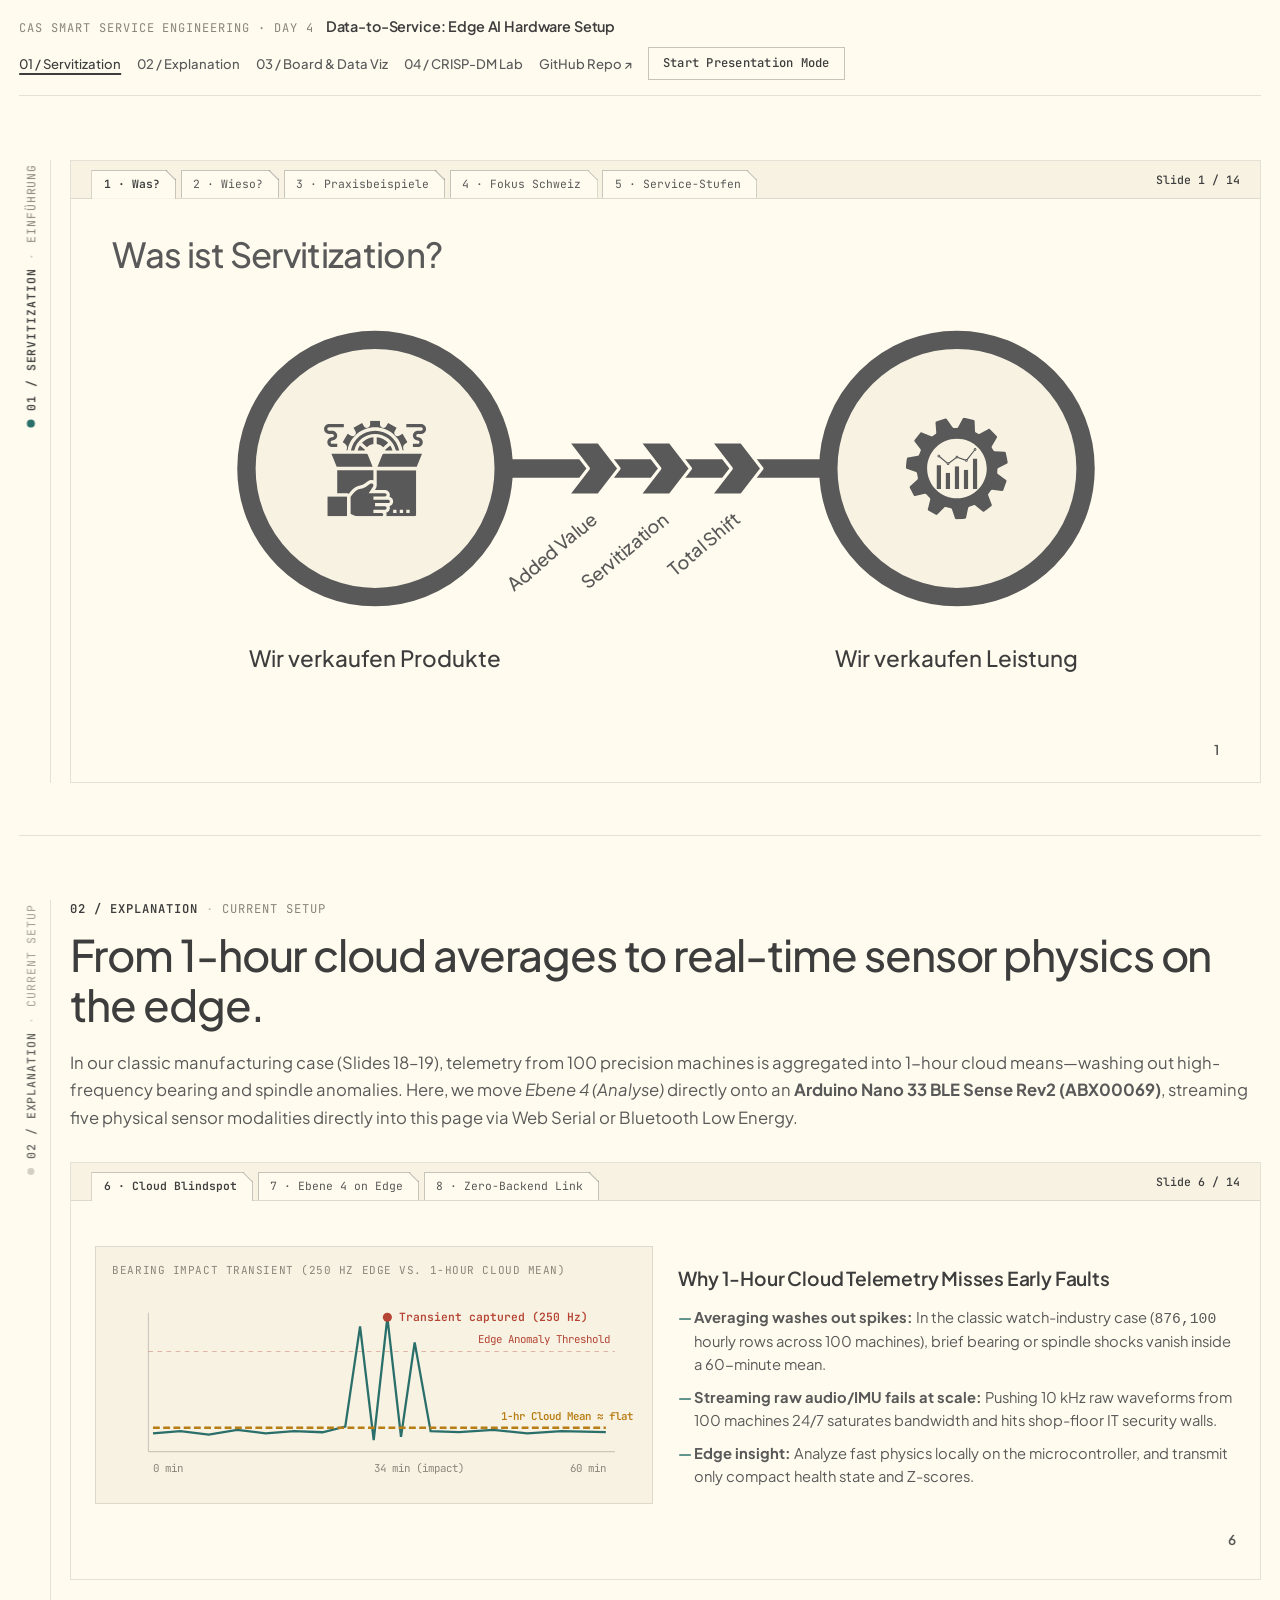
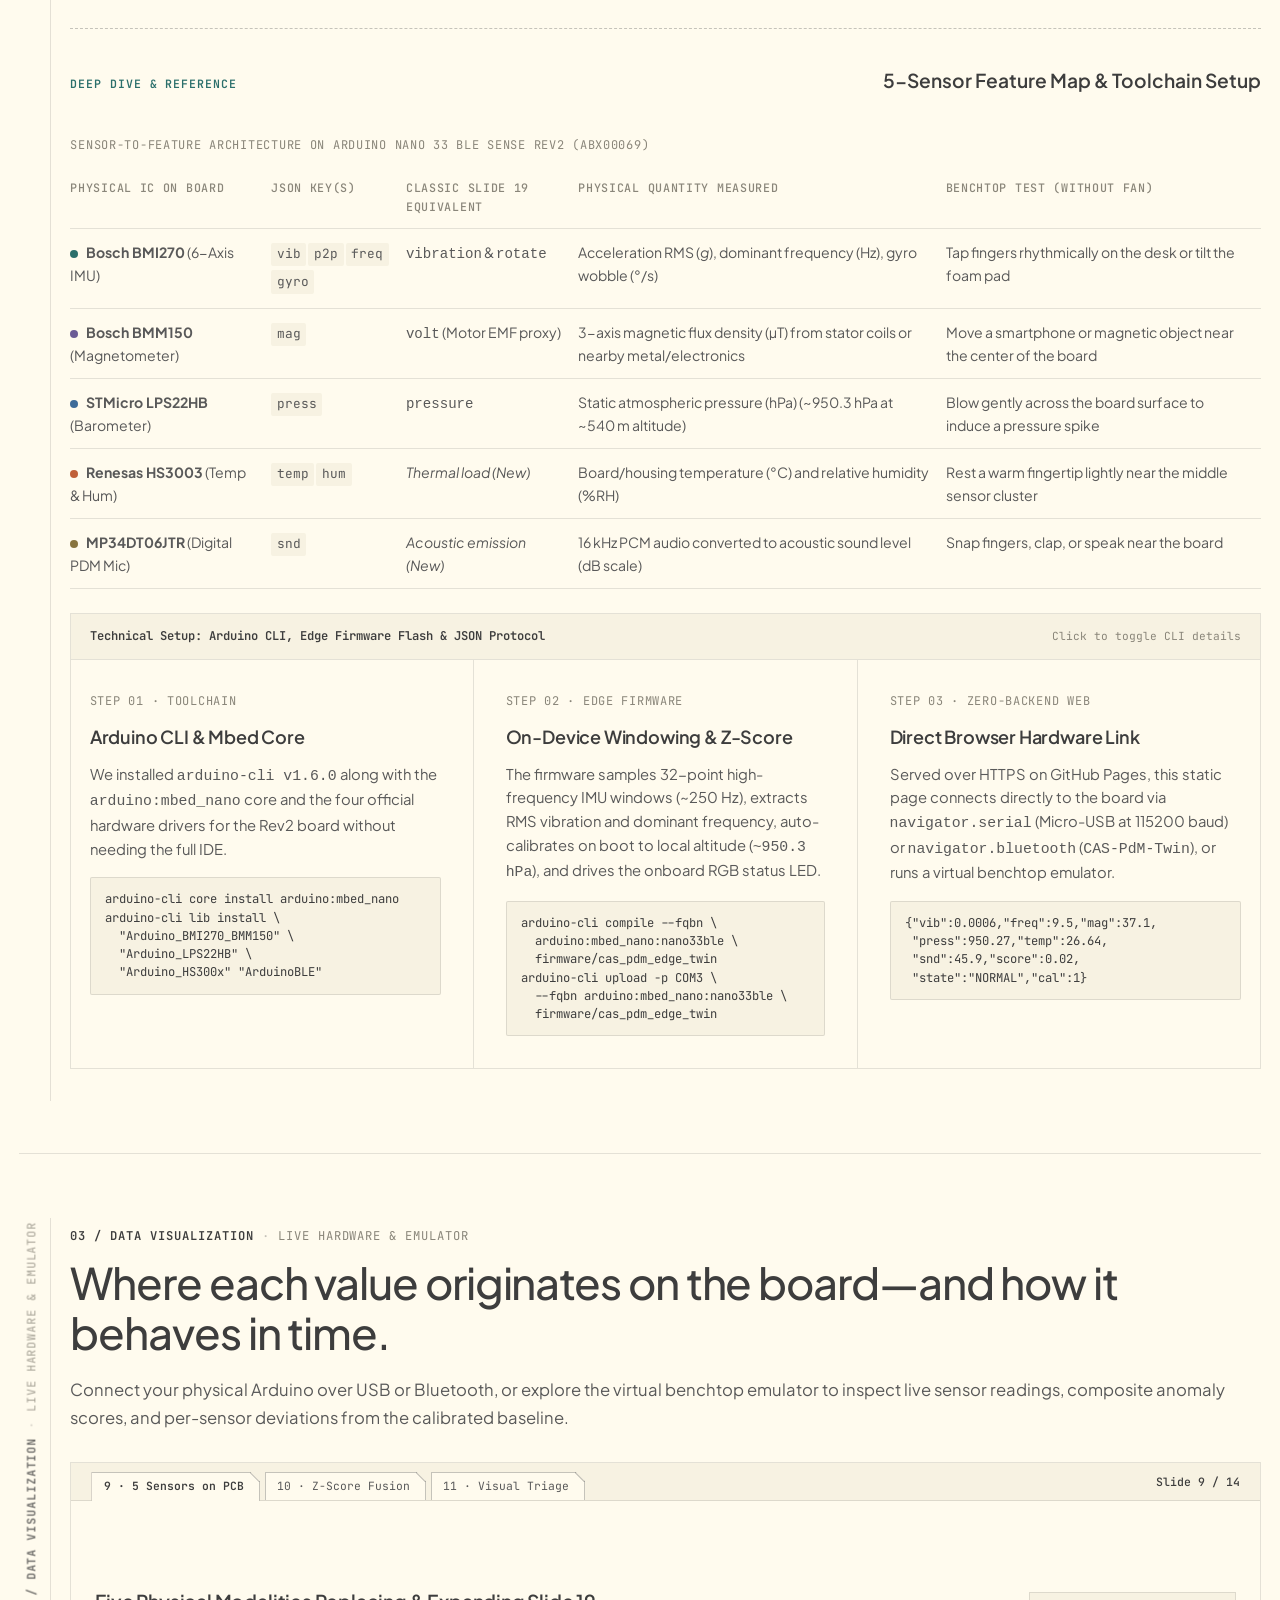
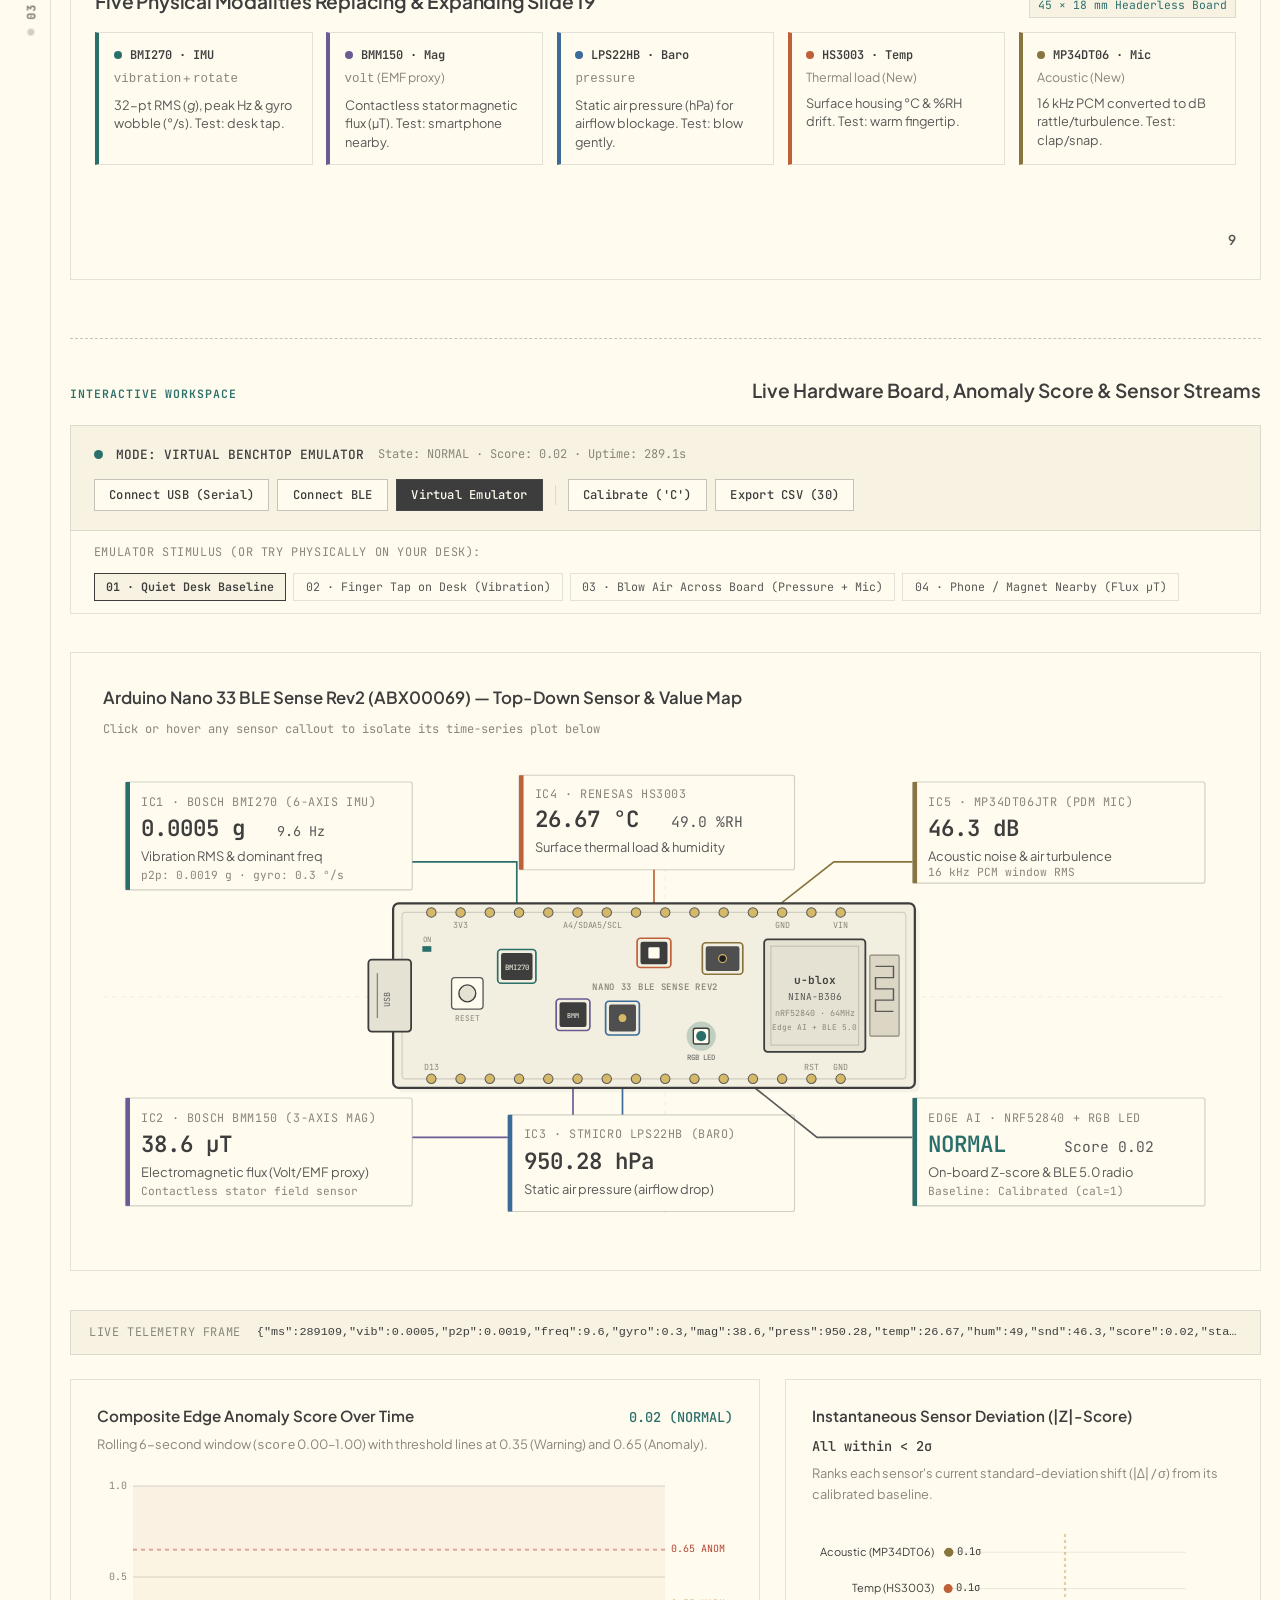
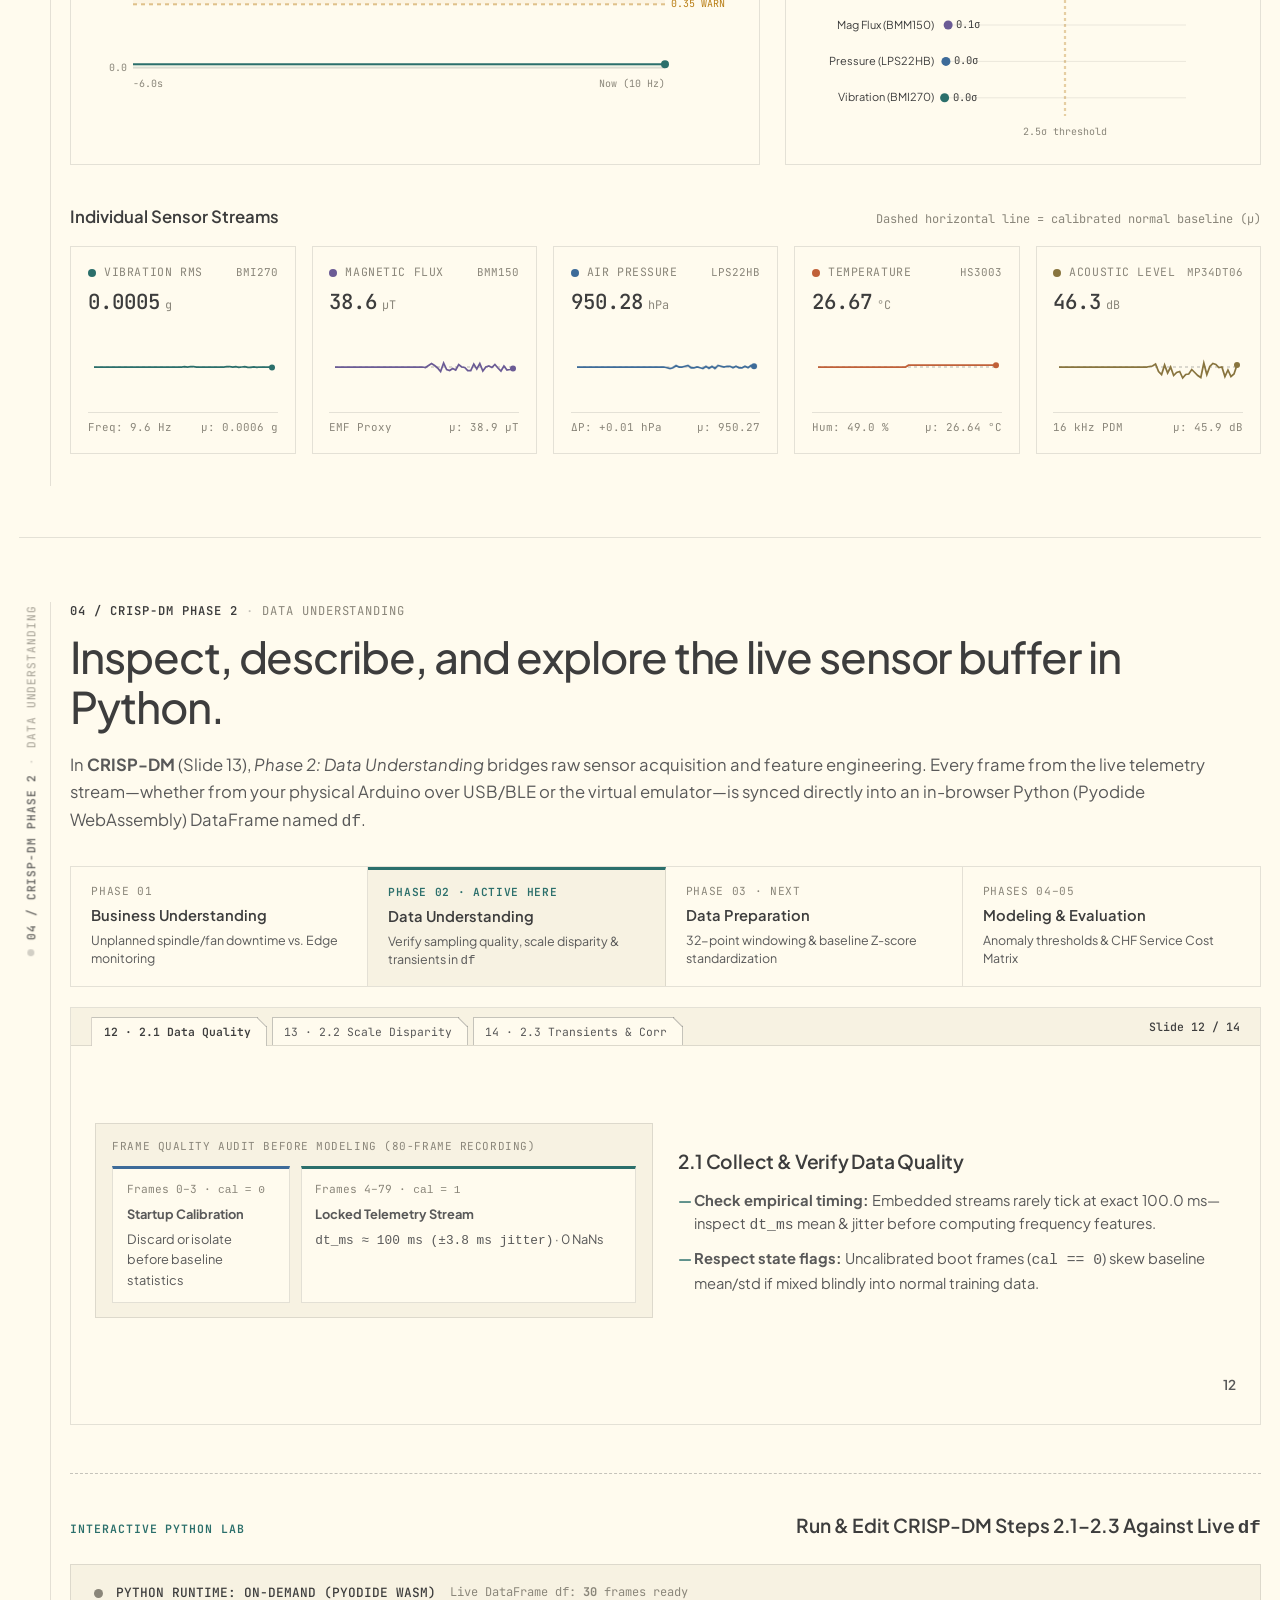
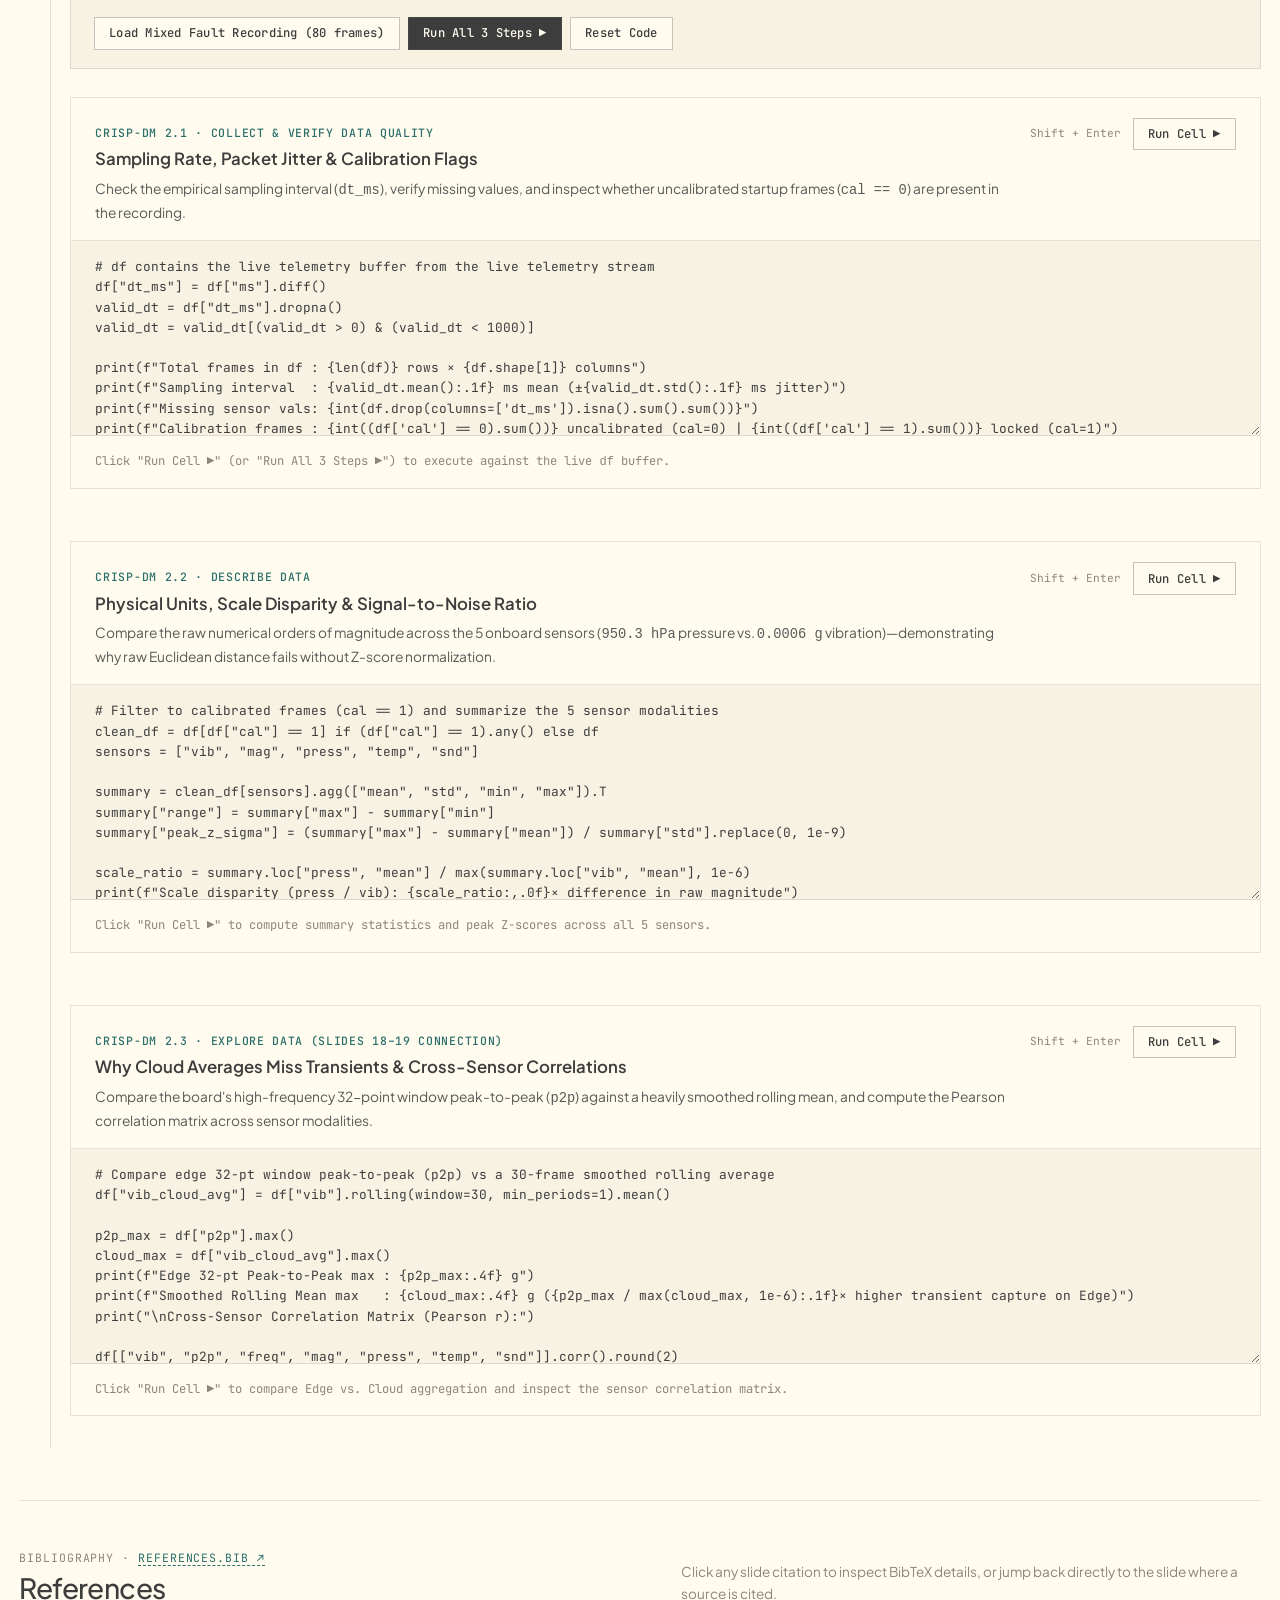
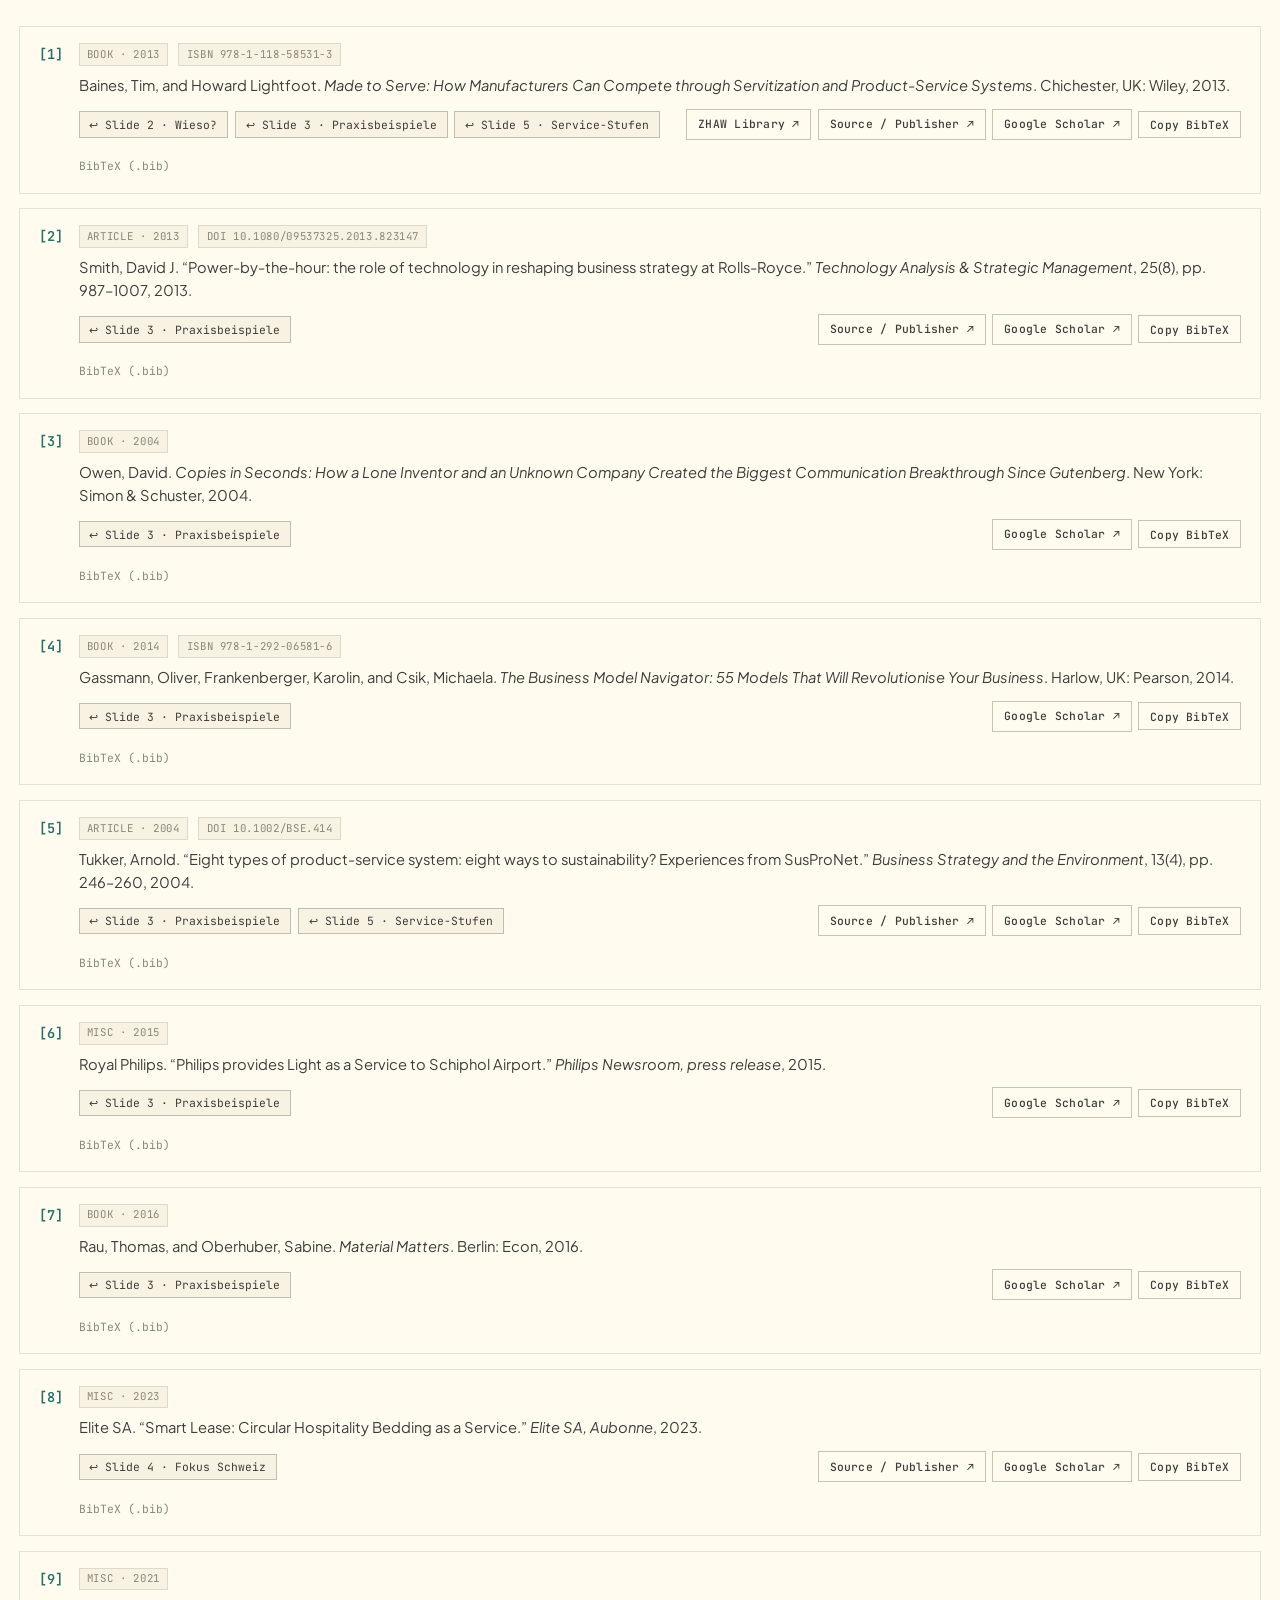
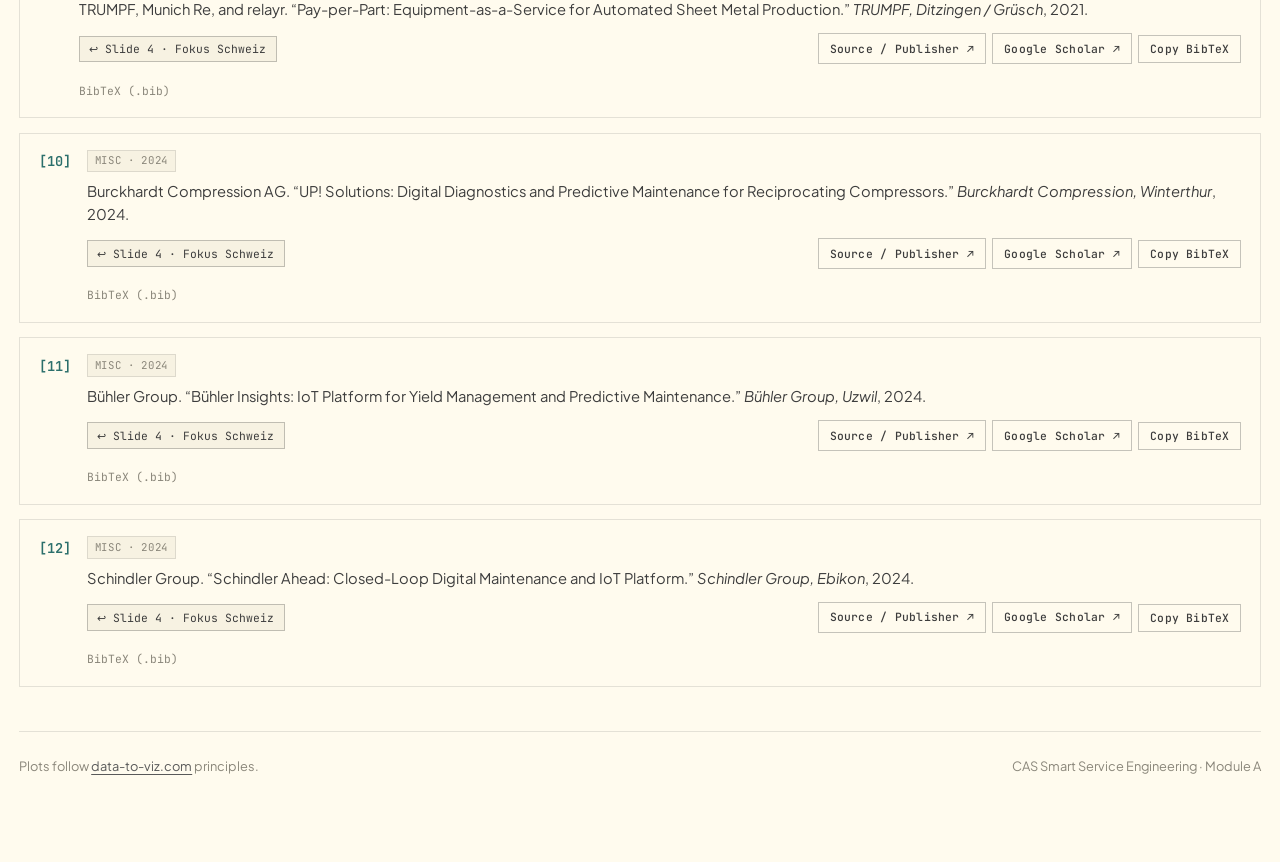
==== commit be6772d2: "feat(web): simplify Slide 4 Fokus Schweiz to map-side company spotlight" ====
--- a/docs/index.html
+++ b/docs/index.html
@@ -7,7 +7,7 @@
   <link rel="preconnect" href="https://fonts.googleapis.com" />
   <link rel="preconnect" href="https://fonts.gstatic.com" crossorigin />
   <link href="https://fonts.googleapis.com/css2?family=JetBrains+Mono:wght@400;500;600&family=Plus+Jakarta+Sans:wght@400;500;600&display=swap" rel="stylesheet" />
-  <link rel="stylesheet" href="styles.css?v=48" />
+  <link rel="stylesheet" href="styles.css?v=52" />
 </head>
 <body>
   <div class="page-container">
@@ -542,11 +542,12 @@
 
               <!-- Slide 4: Servitization in der Schweiz: KMU & Industrie -->
               <div class="stage-step-panel orig-slide-panel" data-step="3" data-slide-tab="Fokus Schweiz" data-slide-folder="assets/slides/fokus-schweiz">
-                <h2 class="orig-slide-title">Servitization in der Schweiz: KMU &amp; Industrie</h2>
+                <h2 class="orig-slide-title">Servitization in der Schweiz</h2>
 
                 <div class="ex-dive-overview ch-map-overview" aria-label="Interaktive Schweizer Servitization-Karte mit zwölf Unternehmen">
-                  <div class="ch-map-stage">
-                    <svg class="ch-map-svg" viewBox="-36 -28 912 508" xmlns="http://www.w3.org/2000/svg" role="img" aria-label="Schweizer Karte mit zwölf Servitization-Beispielen aus KMU und MEM-Industrie">
+                  <div class="ch-map-workspace">
+                    <div class="ch-map-stage">
+                    <svg class="ch-map-svg" viewBox="-36 -28 912 508" xmlns="http://www.w3.org/2000/svg" role="img" aria-label="Schweizer Karte mit zwölf Servitization-Beispielen">
                       <defs>
                         <linearGradient id="chPaperGrad" x1="0%" y1="0%" x2="22%" y2="100%">
                           <stop offset="0%" stop-color="#faf6e8" />
@@ -622,8 +623,8 @@
                       <!-- Crisp National Border Stroke -->
                       <use href="#chOutline" fill="none" stroke="rgba(89,83,70,0.44)" stroke-width="1.4" stroke-linejoin="round" />
 
-                      <!-- 6 KMU & Spezialhersteller Pins (Teal Circles) -->
-                      <g class="ch-pin" data-dive="ch-kmu" data-group="kmu" data-company="elite" data-company-name="Elite SA" data-company-loc="Aubonne, VD" data-company-shift="Hotelmatratzen → Smart Lease inkl. Recycling" data-company-enabler="Belegungssensoren + Ecoclean-Kreislauf" tabindex="0" role="button" aria-label="Elite SA (Aubonne, VD): Pay-per-Night, Deep Dive öffnen">
+                      <!-- 12 Schweizer Praxisbeispiele Pins -->
+                      <g class="ch-pin" data-company="elite" data-company-name="Elite SA" data-company-loc="Aubonne, VD" data-company-tag="Pay-per-Night" data-company-shift="Hotelmatratzen → Smart Lease (ab ~CHF 0.50/Nacht)" data-company-enabler="Belegungssensoren + Ecoclean-Kreislauf" data-company-insight="Eigentum und Auslastungsrisiko wandern zum Hersteller – Langlebigkeit und Recycling werden direkt zum Gewinnhebel (Fish-Modell)." tabindex="0" role="button" aria-pressed="false" aria-label="Elite SA (Aubonne, VD): Pay-per-Night, Details anzeigen">
                         <path class="ch-pin-leader" d="M 156,323 Q 136,326 116,330" />
                         <circle class="ch-pin-anchor" cx="116" cy="330" r="1.7" />
                         <circle class="ch-pin-halo" cx="156" cy="323" r="13" fill="rgba(43,111,107,0.18)" />
@@ -632,11 +633,11 @@
                         <g class="ch-pin-label">
                           <rect class="ch-pin-card" x="-24" y="298" width="140" height="76" rx="7" />
                           <image class="ch-pin-logo" href="assets/slides/fokus-schweiz/elite-sa.svg" x="-2" y="305" width="96" height="46.3" preserveAspectRatio="xMidYMid meet" />
-                          <text class="ch-pin-tag ch-pin-tag--kmu" x="46" y="365.5" text-anchor="middle">Pay-per-Night</text>
+                          <text class="ch-pin-tag" x="46" y="365.5" text-anchor="middle">Pay-per-Night</text>
                         </g>
                       </g>
 
-                      <g class="ch-pin" data-dive="ch-kmu" data-group="kmu" data-company="schaerer" data-company-name="Schaerer AG" data-company-loc="Zuchwil, SO" data-company-shift="Profi-Kaffeemaschinen → Coffee Link Flottenservice" data-company-enabler="Cloud-Telemetrie + API-Abrechnung" tabindex="0" role="button" aria-label="Schaerer AG (Zuchwil, SO): Pay-per-Cup, Deep Dive öffnen">
+                      <g class="ch-pin" data-company="schaerer" data-company-name="Schaerer AG" data-company-loc="Zuchwil, SO" data-company-tag="Pay-per-Cup" data-company-shift="Profi-Kaffeemaschinen → Coffee Link Flottenservice" data-company-enabler="Cloud-Telemetrie + API-Abrechnung" data-company-insight="Vernetzte Maschinen melden Bezugsmengen und Wartungsbedarf in Echtzeit – Grundlage für exakte Pay-per-Cup-Abrechnung." tabindex="0" role="button" aria-pressed="false" aria-label="Schaerer AG (Zuchwil, SO): Pay-per-Cup, Details anzeigen">
                         <path class="ch-pin-leader" d="M 331,170 Q 256,170 182,169" />
                         <circle class="ch-pin-anchor" cx="182" cy="169" r="1.7" />
                         <circle class="ch-pin-halo" cx="331" cy="170" r="13" fill="rgba(43,111,107,0.18)" />
@@ -645,11 +646,11 @@
                         <g class="ch-pin-label">
                           <rect class="ch-pin-card" x="16" y="140" width="166" height="58" rx="7" />
                           <image class="ch-pin-logo" href="assets/slides/fokus-schweiz/schaerer.svg" x="29" y="148" width="140" height="23.7" preserveAspectRatio="xMidYMid meet" />
-                          <text class="ch-pin-tag ch-pin-tag--kmu" x="99" y="189" text-anchor="middle">Pay-per-Cup</text>
+                          <text class="ch-pin-tag" x="99" y="189" text-anchor="middle">Pay-per-Cup</text>
                         </g>
                       </g>
 
-                      <g class="ch-pin" data-dive="ch-data" data-group="kmu" data-company="pbswiss" data-company-name="PB Swiss Tools" data-company-loc="Wasen i.E., BE" data-company-shift="Präzisionswerkzeuge → Asset- &amp; Kalibriermanagement" data-company-enabler="Integrierter NFC-Chip im DigiTorque" tabindex="0" role="button" aria-label="PB Swiss Tools (Wasen i.E., BE): NFC Lifecycle, Deep Dive öffnen">
+                      <g class="ch-pin" data-company="pbswiss" data-company-name="PB Swiss Tools" data-company-loc="Wasen i.E., BE" data-company-tag="NFC Lifecycle" data-company-shift="Präzisionswerkzeuge → Asset- &amp; Kalibriermanagement" data-company-enabler="Integrierter NFC-Chip im DigiTorque" data-company-insight="Auch kleine Werkzeuge lassen sich servitizen: NFC-Logging dokumentiert Kalibrierzyklen revisionssicher ohne Besitzwechsel." tabindex="0" role="button" aria-pressed="false" aria-label="PB Swiss Tools (Wasen i.E., BE): NFC Lifecycle, Details anzeigen">
                         <path class="ch-pin-leader" d="M 368,208 L 368,304" />
                         <circle class="ch-pin-anchor" cx="368" cy="304" r="1.7" />
                         <circle class="ch-pin-halo" cx="368" cy="208" r="13" fill="rgba(43,111,107,0.18)" />
@@ -658,11 +659,11 @@
                         <g class="ch-pin-label">
                           <rect class="ch-pin-card" x="266" y="304" width="176" height="60" rx="7" />
                           <image class="ch-pin-logo" href="assets/slides/fokus-schweiz/pb-swiss-tools.svg" x="280" y="312" width="148" height="26.2" preserveAspectRatio="xMidYMid meet" />
-                          <text class="ch-pin-tag ch-pin-tag--kmu" x="354" y="355" text-anchor="middle">NFC Lifecycle</text>
+                          <text class="ch-pin-tag" x="354" y="355" text-anchor="middle">NFC Lifecycle</text>
                         </g>
                       </g>
 
-                      <g class="ch-pin" data-dive="ch-kmu" data-group="kmu" data-company="suter" data-company-name="Suter Gruppe" data-company-loc="Lupfig, AG" data-company-shift="Bauheizung &amp; Entfeuchtung → Baustellenklima as a Service" data-company-enabler="IoT-Fernüberwachung + 24h-Pikett" tabindex="0" role="button" aria-label="Suter Gruppe (Lupfig, AG): Bau-Klima EaaS, Deep Dive öffnen">
+                      <g class="ch-pin" data-company="suter" data-company-name="Suter Gruppe" data-company-loc="Lupfig, AG" data-company-tag="Bau-Klima EaaS" data-company-shift="Bauheizung &amp; Entfeuchtung → Baustellenklima as a Service" data-company-enabler="IoT-Fernüberwachung + 24h-Pikett" data-company-insight="Bauunternehmen mieten garantiertes Raumklima pro Projekt statt Geräte zu kaufen – inklusive Fernsteuerung und Einsatzbereitschaft." tabindex="0" role="button" aria-pressed="false" aria-label="Suter Gruppe (Lupfig, AG): Bau-Klima EaaS, Details anzeigen">
                         <path class="ch-pin-leader" d="M 428,116 Q 368,72 302,44" />
                         <circle class="ch-pin-anchor" cx="302" cy="44" r="1.7" />
                         <circle class="ch-pin-halo" cx="428" cy="116" r="13" fill="rgba(43,111,107,0.18)" />
@@ -672,11 +673,11 @@
                           <rect class="ch-pin-card" x="198" y="-18" width="174" height="62" rx="7" />
                           <image class="ch-pin-logo" href="assets/slides/fokus-schweiz/suter-gruppe.svg" x="210" y="-10.7" width="16" height="47.4" preserveAspectRatio="xMidYMid meet" />
                           <text class="ch-pin-brand" x="236" y="10" text-anchor="start">Suter Gruppe</text>
-                          <text class="ch-pin-tag ch-pin-tag--kmu" x="236" y="29" text-anchor="start">Bau-Klima EaaS</text>
+                          <text class="ch-pin-tag" x="236" y="29" text-anchor="start">Bau-Klima EaaS</text>
                         </g>
                       </g>
 
-                      <g class="ch-pin" data-dive="ch-data" data-group="kmu" data-company="amberg" data-company-name="Amberg Technologies" data-company-loc="Regensdorf, ZH" data-company-shift="Tunnel-Vermessung → Automatisierte KI-Inspektion" data-company-enabler="OIS Vision (120 km/h) + Inspection Cloud" tabindex="0" role="button" aria-label="Amberg Technologies (Regensdorf, ZH): KI-Inspektion, Deep Dive öffnen">
+                      <g class="ch-pin" data-company="amberg" data-company-name="Amberg Technologies" data-company-loc="Regensdorf, ZH" data-company-tag="KI-Inspektion" data-company-shift="Tunnel-Vermessung → Automatisierte KI-Inspektion" data-company-enabler="OIS Vision (120 km/h) + Inspection Cloud" data-company-insight="Hochgeschwindigkeits-Sensorik und KI ersetzen manuelle Begehungen durch wiederkehrende Digital-Twin-Inspektionsservices." tabindex="0" role="button" aria-pressed="false" aria-label="Amberg Technologies (Regensdorf, ZH): KI-Inspektion, Details anzeigen">
                         <path class="ch-pin-leader" d="M 470,114 L 470,40" />
                         <circle class="ch-pin-anchor" cx="470" cy="40" r="1.7" />
                         <circle class="ch-pin-halo" cx="470" cy="114" r="13" fill="rgba(43,111,107,0.18)" />
@@ -685,11 +686,11 @@
                         <g class="ch-pin-label">
                           <rect class="ch-pin-card" x="390" y="-24" width="164" height="64" rx="7" />
                           <image class="ch-pin-logo" href="assets/slides/fokus-schweiz/amberg-technologies.svg" x="403" y="-16" width="138" height="30" preserveAspectRatio="xMidYMid meet" />
-                          <text class="ch-pin-tag ch-pin-tag--kmu" x="472" y="31" text-anchor="middle">KI-Inspektion</text>
+                          <text class="ch-pin-tag" x="472" y="31" text-anchor="middle">KI-Inspektion</text>
                         </g>
                       </g>
 
-                      <g class="ch-pin" data-dive="ch-kmu" data-group="kmu" data-company="swissfeel" data-company-name="Swissfeel" data-company-loc="Schlieren, ZH" data-company-shift="Mineralschaum-Matratzen → Waschbares Mietmodell" data-company-enabler="RFID-Tracking + 2-Cycle-Reinigung" tabindex="0" role="button" aria-label="Swissfeel (Schlieren, ZH): Kreislauf-Miete, Deep Dive öffnen">
+                      <g class="ch-pin" data-company="swissfeel" data-company-name="Swissfeel" data-company-loc="Schlieren, ZH" data-company-tag="Kreislauf-Miete" data-company-shift="Mineralschaum-Matratzen → Waschbares 2-Cycle-Mietmodell" data-company-enabler="RFID-Tracking + industrielle Waschanlage" data-company-insight="Statt Wegwerf-Matratzen trackt RFID jeden Wasch- und Rücknahmezyklus über die gesamte Lebensdauer im Hotel." tabindex="0" role="button" aria-pressed="false" aria-label="Swissfeel (Schlieren, ZH): Kreislauf-Miete, Details anzeigen">
                         <path class="ch-pin-leader" d="M 460,136 Q 472,154 488,168" />
                         <circle class="ch-pin-anchor" cx="488" cy="168" r="1.7" />
                         <circle class="ch-pin-halo" cx="460" cy="136" r="13" fill="rgba(43,111,107,0.18)" />
@@ -698,447 +699,160 @@
                         <g class="ch-pin-label">
                           <rect class="ch-pin-card" x="488" y="144" width="204" height="54" rx="7" />
                           <image class="ch-pin-logo" href="assets/slides/fokus-schweiz/swissfeel.svg" x="501" y="155" width="178" height="14.3" preserveAspectRatio="xMidYMid meet" />
-                          <text class="ch-pin-tag ch-pin-tag--kmu" x="590" y="188.5" text-anchor="middle">Kreislauf-Miete</text>
+                          <text class="ch-pin-tag" x="590" y="188.5" text-anchor="middle">Kreislauf-Miete</text>
                         </g>
                       </g>
 
-                      <!-- 6 Industrie & MEM Pins (Bronze Diamonds) -->
-                      <g class="ch-pin" data-dive="ch-uptime" data-group="mem" data-company="gilgen" data-company-name="Gilgen Logistics" data-company-loc="Oberwangen, BE" data-company-shift="Intralogistik-Anlagen → 24h-Lifetime-Partnerschaft" data-company-enabler="Remote-Diagnose + On-Site-Instandhaltung" tabindex="0" role="button" aria-label="Gilgen Logistics (Oberwangen, BE): 24h-Lifetime, Deep Dive öffnen">
+                      <g class="ch-pin" data-company="gilgen" data-company-name="Gilgen Logistics" data-company-loc="Oberwangen, BE" data-company-tag="24h-Lifetime" data-company-shift="Intralogistik-Anlagen → 24h-Lifetime-Partnerschaft" data-company-enabler="Remote-Diagnose + On-Site-Instandhaltung" data-company-insight="Mehrstufige Verfügbarkeits-SLAs, Ersatzteil-Management und Retrofits sichern 24/7-Betrieb über Jahrzehnte." tabindex="0" role="button" aria-pressed="false" aria-label="Gilgen Logistics (Oberwangen, BE): 24h-Lifetime, Details anzeigen">
                         <path class="ch-pin-leader" d="M 303,230 Q 224,240 148,246" />
                         <circle class="ch-pin-anchor" cx="148" cy="246" r="1.7" />
-                        <circle class="ch-pin-halo" cx="303" cy="230" r="13" fill="rgba(127,96,0,0.18)" />
-                        <polygon class="ch-pin-core" points="303,223.2 309.8,230 303,236.8 296.2,230" fill="#7f6000" stroke="#fffbee" stroke-width="1.9" stroke-linejoin="round" />
-                        <circle class="ch-pin-pip" cx="303" cy="230" r="1.5" fill="#fffbee" opacity="0.88" />
+                        <circle class="ch-pin-halo" cx="303" cy="230" r="13" fill="rgba(43,111,107,0.18)" />
+                        <circle class="ch-pin-core" cx="303" cy="230" r="5.7" fill="#2b6f6b" stroke="#fffbee" stroke-width="1.9" />
+                        <circle class="ch-pin-pip" cx="303" cy="230" r="1.7" fill="#fffbee" opacity="0.88" />
                         <g class="ch-pin-label">
                           <rect class="ch-pin-card" x="-4" y="216" width="152" height="64" rx="7" />
                           <image class="ch-pin-logo" href="assets/slides/fokus-schweiz/gilgen-logistics.svg" x="13" y="223" width="118" height="32.9" preserveAspectRatio="xMidYMid meet" />
-                          <text class="ch-pin-tag ch-pin-tag--mem" x="72" y="271.5" text-anchor="middle">24h-Lifetime</text>
+                          <text class="ch-pin-tag" x="72" y="271.5" text-anchor="middle">24h-Lifetime</text>
                         </g>
                       </g>
 
-                      <g class="ch-pin" data-dive="ch-uptime" data-group="mem" data-company="bystronic" data-company-name="Bystronic" data-company-loc="Niederönz, BE" data-company-shift="Laser- &amp; Biegemaschinen → BySoft &amp; ByCare Ökosystem" data-company-enabler="BySoft OEE-Analytik + Service-SLAs" tabindex="0" role="button" aria-label="Bystronic (Niederönz, BE): Smart Factory, Deep Dive öffnen">
+                      <g class="ch-pin" data-company="bystronic" data-company-name="Bystronic" data-company-loc="Niederönz, BE" data-company-tag="Smart Factory" data-company-shift="Laser- &amp; Biegemaschinen → BySoft &amp; ByCare Ökosystem" data-company-enabler="BySoft OEE-Analytik + gestufte Service-SLAs" data-company-insight="Verknüpft CAD/CAM-Software, OEE-Kennzahlen und Serviceverträge zu stabilen, wiederkehrenden Erlösen auf der installierten Basis." tabindex="0" role="button" aria-pressed="false" aria-label="Bystronic (Niederönz, BE): Smart Factory, Details anzeigen">
                         <path class="ch-pin-leader" d="M 360,172 Q 304,126 246,98" />
                         <circle class="ch-pin-anchor" cx="246" cy="98" r="1.7" />
-                        <circle class="ch-pin-halo" cx="360" cy="172" r="13" fill="rgba(127,96,0,0.18)" />
-                        <polygon class="ch-pin-core" points="360,165.2 366.8,172 360,178.8 353.2,172" fill="#7f6000" stroke="#fffbee" stroke-width="1.9" stroke-linejoin="round" />
-                        <circle class="ch-pin-pip" cx="360" cy="172" r="1.5" fill="#fffbee" opacity="0.88" />
+                        <circle class="ch-pin-halo" cx="360" cy="172" r="13" fill="rgba(43,111,107,0.18)" />
+                        <circle class="ch-pin-core" cx="360" cy="172" r="5.7" fill="#2b6f6b" stroke="#fffbee" stroke-width="1.9" />
+                        <circle class="ch-pin-pip" cx="360" cy="172" r="1.7" fill="#fffbee" opacity="0.88" />
                         <g class="ch-pin-label">
                           <rect class="ch-pin-card" x="76" y="64" width="170" height="58" rx="7" />
                           <image class="ch-pin-logo" href="assets/slides/fokus-schweiz/bystronic.svg" x="88" y="72.6" width="34" height="40.8" preserveAspectRatio="xMidYMid meet" />
                           <text class="ch-pin-brand" x="131" y="90" text-anchor="start">Bystronic</text>
-                          <text class="ch-pin-tag ch-pin-tag--mem" x="131" y="109" text-anchor="start">Smart Factory</text>
+                          <text class="ch-pin-tag" x="131" y="109" text-anchor="start">Smart Factory</text>
                         </g>
                       </g>
 
-                      <g class="ch-pin" data-dive="ch-uptime" data-group="mem" data-company="schindler" data-company-name="Schindler" data-company-loc="Ebikon, LU" data-company-shift="Aufzüge &amp; Fahrtreppen → Schindler Ahead Verfügbarkeit" data-company-enabler="Ahead Cube IoT + Cloud-ML" tabindex="0" role="button" aria-label="Schindler (Ebikon, LU): Ahead Uptime, Deep Dive öffnen">
+                      <g class="ch-pin" data-company="schindler" data-company-name="Schindler" data-company-loc="Ebikon, LU" data-company-tag="Ahead Uptime" data-company-shift="Aufzüge &amp; Fahrtreppen → Schindler Ahead Verfügbarkeit" data-company-enabler="Ahead Cube IoT-Gateway + Cloud-ML" data-company-insight="Closed-Loop-Telemetrie löst Wartung vor dem Ausfall aus – die installierte Basis wird zur hochmargigen Service-Plattform." tabindex="0" role="button" aria-pressed="false" aria-label="Schindler (Ebikon, LU): Ahead Uptime, Details anzeigen">
                         <path class="ch-pin-leader" d="M 448,196 Q 478,232 506,268" />
                         <circle class="ch-pin-anchor" cx="506" cy="268" r="1.7" />
-                        <circle class="ch-pin-halo" cx="448" cy="196" r="13" fill="rgba(127,96,0,0.18)" />
-                        <polygon class="ch-pin-core" points="448,189.2 454.8,196 448,202.8 441.2,196" fill="#7f6000" stroke="#fffbee" stroke-width="1.9" stroke-linejoin="round" />
-                        <circle class="ch-pin-pip" cx="448" cy="196" r="1.5" fill="#fffbee" opacity="0.88" />
+                        <circle class="ch-pin-halo" cx="448" cy="196" r="13" fill="rgba(43,111,107,0.18)" />
+                        <circle class="ch-pin-core" cx="448" cy="196" r="5.7" fill="#2b6f6b" stroke="#fffbee" stroke-width="1.9" />
+                        <circle class="ch-pin-pip" cx="448" cy="196" r="1.7" fill="#fffbee" opacity="0.88" />
                         <g class="ch-pin-label">
                           <rect class="ch-pin-card" x="466" y="268" width="132" height="92" rx="7" />
                           <image class="ch-pin-logo" href="assets/slides/fokus-schweiz/schindler.svg" x="497" y="275" width="70" height="61.3" preserveAspectRatio="xMidYMid meet" />
-                          <text class="ch-pin-tag ch-pin-tag--mem" x="532" y="351.5" text-anchor="middle">Ahead Uptime</text>
+                          <text class="ch-pin-tag" x="532" y="351.5" text-anchor="middle">Ahead Uptime</text>
                         </g>
                       </g>
 
-                      <g class="ch-pin" data-dive="ch-data" data-group="mem" data-company="burckhardt" data-company-name="Burckhardt Compression" data-company-loc="Winterthur, ZH" data-company-shift="Kolbenkompressoren → UP! Solutions &amp; Verträge" data-company-enabler="Hochfreq.-Vibration + neuronale Netze" tabindex="0" role="button" aria-label="Burckhardt Compression (Winterthur, ZH): UP! KI-Diagnostik, Deep Dive öffnen">
+                      <g class="ch-pin" data-company="burckhardt" data-company-name="Burckhardt Compression" data-company-loc="Winterthur, ZH" data-company-tag="UP! KI-Diagnostik" data-company-shift="Kolbenkompressoren → UP! Solutions &amp; Diagnoseverträge" data-company-enabler="SPS-Daten + Hochfrequenz-Vibration &amp; neuronale Netze" data-company-insight="Erkennt ~90 % kritischer Anomalien frühzeitig wie in unserem Edge-AI-Lab – gemittelte Stundenwerte würden Lagerschäden übersehen." tabindex="0" role="button" aria-pressed="false" aria-label="Burckhardt Compression (Winterthur, ZH): UP! KI-Diagnostik, Details anzeigen">
                         <path class="ch-pin-leader" d="M 505,105 Q 560,78 616,52" />
                         <circle class="ch-pin-anchor" cx="616" cy="52" r="1.7" />
-                        <circle class="ch-pin-halo" cx="505" cy="105" r="13" fill="rgba(127,96,0,0.18)" />
-                        <polygon class="ch-pin-core" points="505,98.2 511.8,105 505,111.8 498.2,105" fill="#7f6000" stroke="#fffbee" stroke-width="1.9" stroke-linejoin="round" />
-                        <circle class="ch-pin-pip" cx="505" cy="105" r="1.5" fill="#fffbee" opacity="0.88" />
+                        <circle class="ch-pin-halo" cx="505" cy="105" r="13" fill="rgba(43,111,107,0.18)" />
+                        <circle class="ch-pin-core" cx="505" cy="105" r="5.7" fill="#2b6f6b" stroke="#fffbee" stroke-width="1.9" />
+                        <circle class="ch-pin-pip" cx="505" cy="105" r="1.7" fill="#fffbee" opacity="0.88" />
                         <g class="ch-pin-label">
                           <rect class="ch-pin-card" x="572" y="-18" width="168" height="70" rx="7" />
                           <image class="ch-pin-logo" href="assets/slides/fokus-schweiz/burckhardt-compression.svg" x="592" y="-10" width="128" height="36" preserveAspectRatio="xMidYMid meet" />
-                          <text class="ch-pin-tag ch-pin-tag--mem" x="656" y="43" text-anchor="middle">UP! KI-Diagnostik</text>
+                          <text class="ch-pin-tag" x="656" y="43" text-anchor="middle">UP! KI-Diagnostik</text>
                         </g>
                       </g>
 
-                      <g class="ch-pin" data-dive="ch-uptime" data-group="mem" data-company="buehler" data-company-name="Bühler Group" data-company-loc="Uzwil, SG" data-company-shift="Prozess- &amp; Mühlenanlagen → Bühler Insights Plattform" data-company-enabler="Cloud-IoT + Yield Management (YMS)" tabindex="0" role="button" aria-label="Bühler Group (Uzwil, SG): Yield &amp; IoT, Deep Dive öffnen">
+                      <g class="ch-pin" data-company="buehler" data-company-name="Bühler Group" data-company-loc="Uzwil, SG" data-company-tag="Yield &amp; IoT" data-company-shift="Prozess- &amp; Mühlenanlagen → Bühler Insights Plattform" data-company-enabler="Cloud-IoT + Yield Management (YMS)" data-company-insight="Echtzeit-Temperatur- und Vibrationsdaten senken Ausschuss und Energieverbrauch über den gesamten Anlagen-Lebenszyklus." tabindex="0" role="button" aria-pressed="false" aria-label="Bühler Group (Uzwil, SG): Yield &amp; IoT, Details anzeigen">
                         <path class="ch-pin-leader" d="M 566,118 Q 632,108 700,100" />
                         <circle class="ch-pin-anchor" cx="700" cy="100" r="1.7" />
-                        <circle class="ch-pin-halo" cx="566" cy="118" r="13" fill="rgba(127,96,0,0.18)" />
-                        <polygon class="ch-pin-core" points="566,111.2 572.8,118 566,124.8 559.2,118" fill="#7f6000" stroke="#fffbee" stroke-width="1.9" stroke-linejoin="round" />
-                        <circle class="ch-pin-pip" cx="566" cy="118" r="1.5" fill="#fffbee" opacity="0.88" />
+                        <circle class="ch-pin-halo" cx="566" cy="118" r="13" fill="rgba(43,111,107,0.18)" />
+                        <circle class="ch-pin-core" cx="566" cy="118" r="5.7" fill="#2b6f6b" stroke="#fffbee" stroke-width="1.9" />
+                        <circle class="ch-pin-pip" cx="566" cy="118" r="1.7" fill="#fffbee" opacity="0.88" />
                         <g class="ch-pin-label">
                           <rect class="ch-pin-card" x="700" y="70" width="168" height="60" rx="7" />
                           <image class="ch-pin-logo" href="assets/slides/fokus-schweiz/buehler-group.svg" x="713" y="78" width="142" height="27.2" preserveAspectRatio="xMidYMid meet" />
-                          <text class="ch-pin-tag ch-pin-tag--mem" x="784" y="121.5" text-anchor="middle">Yield &amp; IoT</text>
+                          <text class="ch-pin-tag" x="784" y="121.5" text-anchor="middle">Yield &amp; IoT</text>
                         </g>
                       </g>
 
-                      <g class="ch-pin" data-dive="ch-eaas" data-group="mem" data-company="trumpf" data-company-name="TRUMPF Schweiz" data-company-loc="Grüsch, GR" data-company-shift="Laserschneidanlagen → Abrechnung pro Gutteil" data-company-enabler="Remote Control + relayr / Munich Re (SPV)" tabindex="0" role="button" aria-label="TRUMPF Schweiz (Grüsch, GR): Pay-per-Part, Deep Dive öffnen">
+                      <g class="ch-pin" data-company="trumpf" data-company-name="TRUMPF Schweiz" data-company-loc="Grüsch, GR" data-company-tag="Pay-per-Part" data-company-shift="Laserschneidanlagen → Fixpreis pro gut geschnittenem Teil" data-company-enabler="Remote Control Center (Grüsch) + relayr IoT" data-company-insight="Munich Re finanziert die Anlage Off-Balance-Sheet; KMU-Fertiger gewinnen Kapazität ohne Millionen-CAPEX trotz Fachkräftemangel." tabindex="0" role="button" aria-pressed="false" aria-label="TRUMPF Schweiz (Grüsch, GR): Pay-per-Part, Details anzeigen">
                         <path class="ch-pin-leader" d="M 644,217 Q 688,232 736,248" />
                         <circle class="ch-pin-anchor" cx="736" cy="248" r="1.7" />
-                        <circle class="ch-pin-halo" cx="644" cy="217" r="13" fill="rgba(127,96,0,0.18)" />
-                        <polygon class="ch-pin-core" points="644,210.2 650.8,217 644,223.8 637.2,217" fill="#7f6000" stroke="#fffbee" stroke-width="1.9" stroke-linejoin="round" />
-                        <circle class="ch-pin-pip" cx="644" cy="217" r="1.5" fill="#fffbee" opacity="0.88" />
+                        <circle class="ch-pin-halo" cx="644" cy="217" r="13" fill="rgba(43,111,107,0.18)" />
+                        <circle class="ch-pin-core" cx="644" cy="217" r="5.7" fill="#2b6f6b" stroke="#fffbee" stroke-width="1.9" />
+                        <circle class="ch-pin-pip" cx="644" cy="217" r="1.7" fill="#fffbee" opacity="0.88" />
                         <g class="ch-pin-label">
                           <rect class="ch-pin-card" x="736" y="214" width="126" height="90" rx="7" />
                           <image class="ch-pin-logo" href="assets/slides/fokus-schweiz/trumpf-schweiz.svg" x="769" y="221" width="60" height="59.9" preserveAspectRatio="xMidYMid meet" />
-                          <text class="ch-pin-tag ch-pin-tag--mem" x="799" y="295.5" text-anchor="middle">Pay-per-Part</text>
+                          <text class="ch-pin-tag" x="799" y="295.5" text-anchor="middle">Pay-per-Part</text>
                         </g>
                       </g>
                     </svg>
+                    </div>
+
+                    <!-- Single-Company Focus Card (sits on the right of the map on desktop) -->
+                    <aside id="chSpotlight" class="ch-spotlight" aria-live="polite" hidden>
+                      <div class="ch-spotlight-top">
+                        <span id="chSpotBadge" class="ch-spotlight-badge"></span>
+                        <div class="ch-spotlight-controls">
+                          <button type="button" id="chSpotPrev" class="ch-spotlight-btn" aria-label="Vorheriges Unternehmen" title="Vorheriges Unternehmen (←)">‹</button>
+                          <span id="chSpotCount" class="ch-spotlight-count"></span>
+                          <button type="button" id="chSpotNext" class="ch-spotlight-btn" aria-label="Nächstes Unternehmen" title="Nächstes Unternehmen (→)">›</button>
+                          <button type="button" id="chSpotClose" class="ch-spotlight-btn ch-spotlight-close" aria-label="Auswahl schliessen" title="Schliessen (Esc)">✕</button>
+                        </div>
+                      </div>
+                      <div class="ch-spotlight-id">
+                        <img id="chSpotLogo" class="ch-spotlight-logo" src="" alt="" />
+                        <div class="ch-spotlight-title-row">
+                          <strong id="chSpotName" class="ch-spotlight-name"></strong>
+                          <span id="chSpotLoc" class="ch-spotlight-loc"></span>
+                        </div>
+                      </div>
+                      <div class="ch-spotlight-grid">
+                        <div class="ch-spotlight-col ch-spotlight-col--shift">
+                          <span class="ex-label">Wandel</span>
+                          <p id="chSpotShift"></p>
+                        </div>
+                        <div class="ch-spotlight-col">
+                          <span class="ex-label">Daten-Enabler</span>
+                          <p id="chSpotEnabler"></p>
+                        </div>
+                        <div class="ch-spotlight-col">
+                          <span class="ex-label">Kernpunkt</span>
+                          <p id="chSpotInsight"></p>
+                        </div>
+                      </div>
+                    </aside>
                   </div>
 
                   <!-- Compact Mobile List (replaces SVG text labels below 680px) -->
                   <div class="ch-mobile-list" aria-label="Unternehmensliste Schweiz">
-                    <button type="button" class="ch-mobile-item" data-dive="ch-kmu" data-group="kmu"><strong class="ch-mobile-name">Elite SA</strong><span class="ch-mobile-meta">VD · Pay-per-Night</span></button>
-                    <button type="button" class="ch-mobile-item" data-dive="ch-kmu" data-group="kmu"><strong class="ch-mobile-name">Swissfeel</strong><span class="ch-mobile-meta">ZH · Kreislauf-Miete</span></button>
-                    <button type="button" class="ch-mobile-item" data-dive="ch-kmu" data-group="kmu"><strong class="ch-mobile-name">Suter Gruppe</strong><span class="ch-mobile-meta">AG · Bau-Klima EaaS</span></button>
-                    <button type="button" class="ch-mobile-item" data-dive="ch-data" data-group="kmu"><strong class="ch-mobile-name">Amberg Tech.</strong><span class="ch-mobile-meta">ZH · KI-Inspektion</span></button>
-                    <button type="button" class="ch-mobile-item" data-dive="ch-data" data-group="kmu"><strong class="ch-mobile-name">PB Swiss Tools</strong><span class="ch-mobile-meta">BE · NFC Lifecycle</span></button>
-                    <button type="button" class="ch-mobile-item" data-dive="ch-kmu" data-group="kmu"><strong class="ch-mobile-name">Schaerer AG</strong><span class="ch-mobile-meta">SO · Pay-per-Cup</span></button>
-                    <button type="button" class="ch-mobile-item" data-dive="ch-eaas" data-group="mem"><strong class="ch-mobile-name">TRUMPF Schweiz</strong><span class="ch-mobile-meta">GR · Pay-per-Part</span></button>
-                    <button type="button" class="ch-mobile-item" data-dive="ch-data" data-group="mem"><strong class="ch-mobile-name">Burckhardt</strong><span class="ch-mobile-meta">ZH · UP! KI-Diagnostik</span></button>
-                    <button type="button" class="ch-mobile-item" data-dive="ch-uptime" data-group="mem"><strong class="ch-mobile-name">Bühler Group</strong><span class="ch-mobile-meta">SG · Yield &amp; IoT</span></button>
-                    <button type="button" class="ch-mobile-item" data-dive="ch-uptime" data-group="mem"><strong class="ch-mobile-name">Bystronic</strong><span class="ch-mobile-meta">BE · Smart Factory</span></button>
-                    <button type="button" class="ch-mobile-item" data-dive="ch-uptime" data-group="mem"><strong class="ch-mobile-name">Gilgen Logistics</strong><span class="ch-mobile-meta">BE · 24h-Lifetime</span></button>
-                    <button type="button" class="ch-mobile-item" data-dive="ch-uptime" data-group="mem"><strong class="ch-mobile-name">Schindler</strong><span class="ch-mobile-meta">LU · Ahead Uptime</span></button>
-                  </div>
-
-                  <div class="ch-map-legend" aria-label="Legende">
-                    <span class="ch-legend-item"><span class="ch-legend-dot" aria-hidden="true"></span>KMU &amp; Spezialhersteller (6)</span>
-                    <span class="ch-legend-item"><span class="ch-legend-diamond" aria-hidden="true"></span>Industrie &amp; MEM (6)</span>
-                  </div>
-                </div>
-                <p class="ex-dive-hint">Standort auf der Karte anklicken für den Deep Dive</p>
-
-                <!-- Deep Dive: Fokus Schweiz -->
-                <div class="ex-dive" hidden>
-                  <div class="ex-dive-bar">
-                    <div class="ex-dive-tabs" role="tablist" aria-label="Deep Dive Schweizer Praxisbeispiele">
-                      <button type="button" class="ex-dive-tab" role="tab" data-dive="ch-kmu" aria-selected="false">
-                        <span class="ex-tab-short">KMU · Pay-per-Use</span>
-                        <span class="ex-tab-open">
-                          <strong class="ex-tab-title">KMU · Pay-per-Use</strong>
-                          <span class="ex-tab-sub">Elite, Swissfeel, Suter &amp; Schaerer</span>
-                        </span>
-                      </button>
-                      <button type="button" class="ex-dive-tab" role="tab" data-dive="ch-eaas" aria-selected="false">
-                        <span class="ex-tab-short">MEM · Pay-per-Part</span>
-                        <span class="ex-tab-open">
-                          <strong class="ex-tab-title">TRUMPF · Pay-per-Part</strong>
-                          <span class="ex-tab-sub">Grüsch · Off-Balance-Sheet</span>
-                        </span>
-                      </button>
-                      <button type="button" class="ex-dive-tab" role="tab" data-dive="ch-data" aria-selected="false">
-                        <span class="ex-tab-short">Daten &amp; KI</span>
-                        <span class="ex-tab-open">
-                          <strong class="ex-tab-title">Daten- &amp; KI-Services</strong>
-                          <span class="ex-tab-sub">Burckhardt, Amberg &amp; PB Swiss</span>
-                        </span>
-                      </button>
-                      <button type="button" class="ex-dive-tab" role="tab" data-dive="ch-uptime" aria-selected="false">
-                        <span class="ex-tab-short">Flotte &amp; OEE</span>
-                        <span class="ex-tab-open">
-                          <strong class="ex-tab-title">Flotten- &amp; OEE-Plattformen</strong>
-                          <span class="ex-tab-sub">Bühler, Bystronic, Gilgen &amp; Schindler</span>
-                        </span>
-                      </button>
-                      <button type="button" class="ex-dive-tab ex-dive-tab--compare" role="tab" data-dive="ch-matrix" aria-selected="false">
-                        <span class="ex-tab-short">Alle 12 · Matrix</span>
-                        <span class="ex-tab-open">
-                          <strong class="ex-tab-title">Vergleichsmatrix</strong>
-                          <span class="ex-tab-sub">12 Schweizer Unternehmen</span>
-                        </span>
-                      </button>
-                    </div>
-                    <button type="button" class="ex-dive-close" aria-label="Deep Dive schliessen und zur Übersicht zurück">✕ Übersicht</button>
-                  </div>
-
-                  <div class="ex-dive-body">
-                    <!-- Tab 1: KMU Pay-per-Use & Kreislauf -->
-                    <article class="ex-case" data-dive="ch-kmu" role="tabpanel" aria-label="KMU Pay-per-Use und Kreislaufmodelle" hidden>
-                      <div class="ex-shift-row">
-                        <div class="ex-shift-box">
-                          <span class="ex-label">Ausgangslage · Elite SA (Aubonne, VD)</span>
-                          <p><strong>Hoher CAPEX &amp; leere Betten in der Nebensaison.</strong> Hotels kaufen hochwertige handgefertigte Matratzen im Voraus, tragen das Auslastungsrisiko und entsorgen sie nach wenigen Jahren.</p>
-                        </div>
-                        <span class="ex-shift-arrow" aria-hidden="true">→</span>
-                        <div class="ex-shift-box is-after">
-                          <span class="ex-label">Servicemodell · «Smart Lease»</span>
-                          <p><strong>Pay-per-Night ab ~CHF&nbsp;0.50 pro belegter Nacht.</strong> Druck- und Bewegungssensoren messen reale Übernachtungen; <em>Ecoclean</em>-Hygiene und End-of-Life-Recycling sind inklusive (Green Business Award).</p>
-                        </div>
-                      </div>
-
-                      <div class="ex-detail-grid">
-                        <section class="ex-block">
-                          <h4 class="ex-label">Erlös, Finanzierung &amp; Risiko</h4>
-                          <p><strong>Risikoshift:</strong> Saisonale Auslastung und Restwert wechseln vom Hotel zum Hersteller; Eigentum bleibt bei Elite.<br /><strong>Ökonomischer Effekt:</strong> Langlebigkeit zahlt sich direkt aus – je länger die Matratze hält, desto höher die Service-Marge über die Vertragslaufzeit.</p>
-                        </section>
-                        <section class="ex-block">
-                          <h4 class="ex-label">Weitere Schweizer KMU-Umsetzungen</h4>
-                          <ul class="ch-mini-list">
-                            <li><strong>Swissfeel (Schlieren, ZH):</strong> Waschbarer Mineralschaum + RFID-Chip im <em>2-Cycle</em>-Mietmodell statt Wegwerf-Matratzen.</li>
-                            <li><strong>Suter Gruppe (Lupfig, AG):</strong> Mobile Bauheizung &amp; Entfeuchtung als Mietservice mit IoT-Fernüberwachung und 24h-Pikett.</li>
-                            <li><strong>Schaerer AG (Zuchwil, SO):</strong> <em>Coffee Link</em> IoT-Telemetrie für Flottenstatus, Wartung &amp; exakte <em>Pay-per-Cup</em>-Abrechnung.</li>
-                          </ul>
-                        </section>
-                      </div>
-
-                      <div class="ex-bottom-row">
-                        <section class="ex-block ex-nuance">
-                          <h4 class="ex-label">Genauer hingeschaut</h4>
-                          <p>Gerade kleinere Schweizer Hersteller verknüpfen <em>Pay-per-Use</em> mit Kreislaufwirtschaft: Wenn das Produkt in der eigenen Bilanz bleibt, entsteht das «Fish-Modell» (erst Investition, später laufender Rückfluss).</p>
-                        </section>
-                        <section class="ex-block ex-question">
-                          <h4 class="ex-label">Diskussionsfrage</h4>
-                          <p>Wie überbrückt ein KMU das Cashflow-Tal, wenn Hotels erst pro Nacht zahlen statt beim Kauf der Matratze?</p>
-                        </section>
-                      </div>
-                    </article>
-
-                    <!-- Tab 2: MEM Pay-per-Part (TRUMPF + Munich Re / relayr) -->
-                    <article class="ex-case" data-dive="ch-eaas" role="tabpanel" aria-label="TRUMPF Schweiz Pay-per-Part" hidden>
-                      <div class="ex-shift-row">
-                        <div class="ex-shift-box">
-                          <span class="ex-label">Ausgangslage · Laserschneidanlagen</span>
-                          <p><strong>Hohe CAPEX-Hürde &amp; Fachkräftemangel.</strong> Vollautomatische Anlagen wie die <em>TruLaser Center 7030</em> binden Millionenbeträge in der Kundenbilanz und erfordern hochqualifizierte Bediener.</p>
-                        </div>
-                        <span class="ex-shift-arrow" aria-hidden="true">→</span>
-                        <div class="ex-shift-box is-after">
-                          <span class="ex-label">Servicemodell · TRUMPF «Pay-per-Part» (Grüsch, GR)</span>
-                          <p><strong>Fixpreis ausschliesslich pro gut geschnittenem Blechteil.</strong> Die Anlage steht beim Kunden; Telemetrie, Wartung und ein Remote Control Center (u. a. in Grüsch) sichern den Betrieb.</p>
-                        </div>
-                      </div>
-
-                      <div class="ex-detail-grid">
-                        <section class="ex-block">
-                          <h4 class="ex-label">Wer trägt welches Risiko?</h4>
-                          <table class="ex-risk">
-                            <thead><tr><th scope="col"></th><th scope="col">Kauf</th><th scope="col">Pay-per-Part</th></tr></thead>
-                            <tbody>
-                              <tr><th scope="row">Investition &amp; Bilanz</th><td>Kunde</td><td class="is-shift">Finanzpartner / SPV</td></tr>
-                              <tr><th scope="row">Auslastung &amp; Stillstand</th><td>Kunde</td><td class="is-shift">Anbieter &amp; Versicherer</td></tr>
-                              <tr><th scope="row">Wartung &amp; Remote-Betrieb</th><td>Kunde</td><td class="is-shift">TRUMPF</td></tr>
-                            </tbody>
-                          </table>
-                        </section>
-                        <section class="ex-block">
-                          <h4 class="ex-label">Finanzierung &amp; Daten-Enabler (Off-Balance-Sheet)</h4>
-                          <p><strong>Finanzarchitektur:</strong> <em>Munich Re</em> finanziert die Anlagen und trägt das Investitions- und Auslastungsrisiko ausserhalb der Kunden- und Herstellerbilanz.<br /><strong>Daten-Enabler:</strong> <em>relayr</em> vernetzt Sensordaten, Betriebszeiten und Stückzahlen für die dynamische Risikobewertung.</p>
-                        </section>
-                      </div>
-
-                      <div class="ex-bottom-row">
-                        <section class="ex-block ex-nuance">
-                          <h4 class="ex-label">Genauer hingeschaut</h4>
-                          <p>Schweizer Lohnfertiger (KMU) profitieren als <em>Kunden</em> doppelt: Sie erhalten modernste Automatisierung ohne Bilanzbelastung und gewinnen durch Remote-Steuerung Produktionskapazität trotz Fachkräftemangel.</p>
-                        </section>
-                        <section class="ex-block ex-question">
-                          <h4 class="ex-label">Diskussionsfrage</h4>
-                          <p>Warum braucht ein Maschinenbauer für echtes Pay-per-Part meist einen Versicherer oder Finanzpartner statt nur eigene Ingenieure?</p>
-                        </section>
-                      </div>
-                    </article>
-
-                    <!-- Tab 3: Daten- & KI-Services (Burckhardt, Amberg, PB Swiss) -->
-                    <article class="ex-case" data-dive="ch-data" role="tabpanel" aria-label="Schweizer Daten- und KI-Services" hidden>
-                      <div class="ex-shift-row">
-                        <div class="ex-shift-box">
-                          <span class="ex-label">Ausgangslage · Burckhardt Compression (Winterthur, ZH)</span>
-                          <p><strong>Zeitbasierte Wartung &amp; teure Stillstände.</strong> Kolbenkompressoren laufen in kritischen Prozessen; reaktive Reparaturen verursachen hohe Ausfallkosten und Sicherheitsrisiken.</p>
-                        </div>
-                        <span class="ex-shift-arrow" aria-hidden="true">→</span>
-                        <div class="ex-shift-box is-after">
-                          <span class="ex-label">Servicemodell · «UP! Solutions» &amp; Diagnostik</span>
-                          <p><strong>KI-gestützte Zustandsüberwachung &amp; längere MTBO.</strong> <em>UP! Insight</em> liest SPS-Prozessdaten; <em>UP! Detect</em> nutzt Hochfrequenz-Vibration &amp; neuronale Netze zur Früherkennung bis zu ~90&nbsp;% der Anomalien.</p>
-                        </div>
-                      </div>
-
-                      <div class="ex-detail-grid">
-                        <section class="ex-block">
-                          <h4 class="ex-label">Weitere Schweizer Daten-Services</h4>
-                          <ul class="ch-mini-list">
-                            <li><strong>Amberg Technologies (Regensdorf, ZH):</strong> <em>OIS Vision</em> scannt Tunnel bei bis zu 120&nbsp;km/h; KI klassifiziert Risse/Feuchtigkeit in die <em>Inspection Cloud</em> (Digital Twin statt manuellem Begehungsprotokoll).</li>
-                            <li><strong>PB Swiss Tools (Wasen i.E., BE):</strong> Digitale Drehmomentwerkzeuge (<em>DigiTorque</em>) mit integrierter NFC-Schnittstelle für Kalibrierzyklen und revisionssicheres Asset-Tracking.</li>
-                          </ul>
-                        </section>
-                        <section class="ex-block">
-                          <h4 class="ex-label">Wertschöpfung durch Daten</h4>
-                          <p><strong>Domänenwissen + Sensorik:</strong> Langjährige OEM-Schadensdatenbanken (z. B. <em>PROGNOST</em>) machen aus rohen Vibrations- oder Bildströmen konkrete Handlungsempfehlungen.<br /><strong>Geschäftsmodell:</strong> Wiederkehrende Daten-, Diagnose- und Inspektionsverträge – auch ohne Eigentumsübertragung der Hardware.</p>
-                        </section>
-                      </div>
-
-                      <div class="ex-bottom-row">
-                        <section class="ex-block ex-nuance">
-                          <h4 class="ex-label">Genauer hingeschaut</h4>
-                          <p>Genau wie in unserem Edge-AI-Lab erkennt <em>UP! Detect</em> hochfrequente Vibrationsspitzen bevor ein Bauteil ausfällt – gemittelte Stundenwerte würden diese frühen Lagerschäden übersehen.</p>
-                        </section>
-                        <section class="ex-block ex-question">
-                          <h4 class="ex-label">Diskussionsfrage</h4>
-                          <p>Wann reicht ein datenbasierter Servicevertrag – und wann lohnt sich für Hersteller der Schritt zur echten Pay-per-Use-Abrechnung?</p>
-                        </section>
-                      </div>
-                    </article>
-
-                    <!-- Tab 4: Flotten- & OEE-Plattformen (Bühler, Bystronic, Gilgen, Schindler) -->
-                    <article class="ex-case" data-dive="ch-uptime" role="tabpanel" aria-label="Flotten- und OEE-Plattformen" hidden>
-                      <div class="ch-companion-grid">
-                        <section class="ch-companion-card">
-                          <div class="ch-card-top">
-                            <strong class="ch-company">Bühler Group <small class="ch-loc">(Uzwil, SG)</small></strong>
-                            <span class="ch-tag">Yield &amp; Energie · IoT</span>
-                          </div>
-                          <p><strong>Produkt → Plattform:</strong> Von Prozess- &amp; Mühlenanlagen zu <em>Bühler Insights</em> (Cloud-IoT).<br /><strong>Hebel:</strong> Echtzeit-<em>Yield Management (YMS)</em>, Temperatur-/Vibrationsmonitoring und geringerer Ausschuss.</p>
-                        </section>
-
-                        <section class="ch-companion-card">
-                          <div class="ch-card-top">
-                            <strong class="ch-company">Bystronic <small class="ch-loc">(Niederönz, BE)</small></strong>
-                            <span class="ch-tag">Smart Factory · OEE</span>
-                          </div>
-                          <p><strong>Produkt → Ökosystem:</strong> Von einzelnen Laserschneid-/Biegemaschinen zur vernetzten <em>Smart Factory</em>.<br /><strong>Hebel:</strong> <em>BySoft Suite</em> (CAD/CAM, OEE-Analytik) + gestufte <em>ByCare</em>-Serviceverträge für maximale Verfügbarkeit.</p>
-                        </section>
-
-                        <section class="ch-companion-card">
-                          <div class="ch-card-top">
-                            <strong class="ch-company">Gilgen Logistics <small class="ch-loc">(Oberwangen, BE)</small></strong>
-                            <span class="ch-tag">Verfügbarkeit · 24/7</span>
-                          </div>
-                          <p><strong>Produkt → Partnerschaft:</strong> Von Förder- &amp; Hochregalanlagen zur <em>Lifetime-Partnerschaft</em>.<br /><strong>Hebel:</strong> 1st-/2nd-/3rd-Level-Support mit On-Site-Teams, Remote-Diagnose, Ersatzteil-Management &amp; Retrofits.</p>
-                        </section>
-
-                        <section class="ch-companion-card">
-                          <div class="ch-card-top">
-                            <strong class="ch-company">Schindler <small class="ch-loc">(Ebikon, LU)</small></strong>
-                            <span class="ch-tag">Predictive · IoT Cube</span>
-                          </div>
-                          <p><strong>Produkt → Mobilität:</strong> Von Aufzügen/Fahrtreppen zu <em>Schindler Ahead</em>.<br /><strong>Hebel:</strong> IoT-Gateway (<em>Cube</em>) + Cloud-ML für Predictive Maintenance, <em>ActionBoard</em> &amp; <em>FieldLink</em>-Diagnose.</p>
-                        </section>
-                      </div>
-
-                      <p class="ex-takeaway"><strong>Gemeinsamer Nenner grosser Schweizer MEM-Anbieter:</strong> Die installierte Basis wird über eigene IoT-Plattformen, Service-Level-Agreements (SLAs) und Retrofits zur stabilen, hochmargigen Ertragsquelle über den gesamten Lebenszyklus.</p>
-                    </article>
-
-                    <!-- Tab 5: Vergleichsmatrix (Alle 12) -->
-                    <article class="ex-case ex-compare" data-dive="ch-matrix" role="tabpanel" aria-label="Vergleichsmatrix aller zwölf Schweizer Unternehmen" hidden>
-                      <div class="ex-compare-scroll">
-                        <table class="ex-compare-table ch-matrix-table">
-                          <thead>
-                            <tr>
-                              <th scope="col">Unternehmen (Ort)</th>
-                              <th scope="col">Ursprungsprodukt</th>
-                              <th scope="col">Service-Modell</th>
-                              <th scope="col">Abrechnungslogik</th>
-                              <th scope="col">Enabler &amp; Bilanz/Risiko</th>
-                            </tr>
-                          </thead>
-                          <tbody>
-                            <tr class="ex-compare-row" data-dive="ch-kmu" tabindex="0" role="button" aria-label="Deep Dive: Elite SA">
-                              <th scope="row"><strong>Elite SA</strong> <small>(Aubonne, VD)</small></th>
-                              <td>Hotelmatratzen</td>
-                              <td>Smart Lease + Recycling</td>
-                              <td>Pay-per-Night (~CHF 0.50+)</td>
-                              <td>Belegungssensor · Eigenbilanz / Kreislauf</td>
-                            </tr>
-                            <tr class="ex-compare-row" data-dive="ch-kmu" tabindex="0" role="button" aria-label="Deep Dive: Swissfeel">
-                              <th scope="row"><strong>Swissfeel</strong> <small>(Schlieren, ZH)</small></th>
-                              <td>Mineralschaum-Matratzen</td>
-                              <td>2-Cycle Mietmodell</td>
-                              <td>Miet-/Rahmenvertrag</td>
-                              <td>RFID + Waschanlage · Rücknahme durch Hersteller</td>
-                            </tr>
-                            <tr class="ex-compare-row" data-dive="ch-kmu" tabindex="0" role="button" aria-label="Deep Dive: Suter Gruppe">
-                              <th scope="row"><strong>Suter Gruppe</strong> <small>(Lupfig, AG)</small></th>
-                              <td>Bauheizung &amp; Entfeuchter</td>
-                              <td>Baustellenklima-Service</td>
-                              <td>Projektmiete inkl. Betrieb</td>
-                              <td>IoT-Fernüberwachung · Anbieter trägt Gerätepark</td>
-                            </tr>
-                            <tr class="ex-compare-row" data-dive="ch-data" tabindex="0" role="button" aria-label="Deep Dive: Amberg Technologies">
-                              <th scope="row"><strong>Amberg Tech.</strong> <small>(Regensdorf, ZH)</small></th>
-                              <td>Tunnel-Vermessung</td>
-                              <td>Automatisierte Inspektion</td>
-                              <td>Projekt-/Daten-Service</td>
-                              <td>OIS Vision + KI-Cloud · Digital-Twin-Repository</td>
-                            </tr>
-                            <tr class="ex-compare-row" data-dive="ch-data" tabindex="0" role="button" aria-label="Deep Dive: PB Swiss Tools">
-                              <th scope="row"><strong>PB Swiss Tools</strong> <small>(Wasen i.E., BE)</small></th>
-                              <td>Präzisionswerkzeuge</td>
-                              <td>Asset- &amp; Kalibrierservice</td>
-                              <td>Produkt + Prüf-/Compliance-Service</td>
-                              <td>NFC im Werkzeug · Digitales Kalibrier-Logging</td>
-                            </tr>
-                            <tr class="ex-compare-row" data-dive="ch-kmu" tabindex="0" role="button" aria-label="Deep Dive: Schaerer AG">
-                              <th scope="row"><strong>Schaerer AG</strong> <small>(Zuchwil, SO)</small></th>
-                              <td>Profi-Kaffeemaschinen</td>
-                              <td>Coffee Link Flottenservice</td>
-                              <td>Pay-per-Cup / Op-Leasing</td>
-                              <td>Cloud-API &amp; Telemetrie · Leasing/Betreiberpartner</td>
-                            </tr>
-                            <tr class="ex-compare-row" data-dive="ch-eaas" tabindex="0" role="button" aria-label="Deep Dive: TRUMPF Schweiz">
-                              <th scope="row"><strong>TRUMPF Schweiz</strong> <small>(Grüsch, GR)</small></th>
-                              <td>Laserschneidanlagen</td>
-                              <td>Pay-per-Part EaaS</td>
-                              <td>Fixpreis pro Gutteil</td>
-                              <td>Remote Control + relayr · Off-Balance via Munich Re</td>
-                            </tr>
-                            <tr class="ex-compare-row" data-dive="ch-data" tabindex="0" role="button" aria-label="Deep Dive: Burckhardt Compression">
-                              <th scope="row"><strong>Burckhardt</strong> <small>(Winterthur, ZH)</small></th>
-                              <td>Kolbenkompressoren</td>
-                              <td>UP! Solutions &amp; Verträge</td>
-                              <td>Service-/Performance-Abo</td>
-                              <td>SPS + Hochfreq.-Vibration/KI · Längere MTBO</td>
-                            </tr>
-                            <tr class="ex-compare-row" data-dive="ch-uptime" tabindex="0" role="button" aria-label="Deep Dive: Bühler Group">
-                              <th scope="row"><strong>Bühler Group</strong> <small>(Uzwil, SG)</small></th>
-                              <td>Prozess- &amp; Mühlenanlagen</td>
-                              <td>Bühler Insights Dienste</td>
-                              <td>Plattform- &amp; Yield-Services</td>
-                              <td>IoT-Gateways + YMS/TVM · Kunden-CAPEX + OPEX-Abo</td>
-                            </tr>
-                            <tr class="ex-compare-row" data-dive="ch-uptime" tabindex="0" role="button" aria-label="Deep Dive: Bystronic">
-                              <th scope="row"><strong>Bystronic</strong> <small>(Niederönz, BE)</small></th>
-                              <td>Laser-/Biegemaschinen</td>
-                              <td>Smart Factory &amp; ByCare</td>
-                              <td>Gestufte Service-Pakete</td>
-                              <td>BySoft Suite + OEE-Daten · Wartungs-SLA beim OEM</td>
-                            </tr>
-                            <tr class="ex-compare-row" data-dive="ch-uptime" tabindex="0" role="button" aria-label="Deep Dive: Gilgen Logistics">
-                              <th scope="row"><strong>Gilgen Logistics</strong> <small>(Oberwangen, BE)</small></th>
-                              <td>Intralogistik-Anlagen</td>
-                              <td>24h-Lifetime-Partnerschaft</td>
-                              <td>Mehrstufiger SLA-Vertrag</td>
-                              <td>Remote-Diagnose + 24h-Pikett · Verfügbarkeits-SLA</td>
-                            </tr>
-                            <tr class="ex-compare-row" data-dive="ch-uptime" tabindex="0" role="button" aria-label="Deep Dive: Schindler">
-                              <th scope="row"><strong>Schindler</strong> <small>(Ebikon, LU)</small></th>
-                              <td>Aufzüge &amp; Fahrtreppen</td>
-                              <td>Schindler Ahead</td>
-                              <td>Verfügbarkeits- &amp; Wartungsabo</td>
-                              <td>Ahead Cube IoT + Cloud-ML · Hohe Uptime-Garantie</td>
-                            </tr>
-                          </tbody>
-                        </table>
-                      </div>
-                      <p class="ex-takeaway"><strong>Fazit Schweiz:</strong> Vom KMU bis zum Weltmarktführer – die Bandbreite reicht von NFC-Asset-Tracking über IoT-Verfügbarkeitsverträge bis zu Pay-per-Use- und Off-Balance-Sheet-Modellen.</p>
-                    </article>
-                  </div>
-                </div>
+                    <button type="button" class="ch-mobile-item" data-company="elite" aria-pressed="false"><strong class="ch-mobile-name">Elite SA</strong><span class="ch-mobile-meta">VD · Pay-per-Night</span></button>
+                    <button type="button" class="ch-mobile-item" data-company="swissfeel" aria-pressed="false"><strong class="ch-mobile-name">Swissfeel</strong><span class="ch-mobile-meta">ZH · Kreislauf-Miete</span></button>
+                    <button type="button" class="ch-mobile-item" data-company="suter" aria-pressed="false"><strong class="ch-mobile-name">Suter Gruppe</strong><span class="ch-mobile-meta">AG · Bau-Klima EaaS</span></button>
+                    <button type="button" class="ch-mobile-item" data-company="amberg" aria-pressed="false"><strong class="ch-mobile-name">Amberg Tech.</strong><span class="ch-mobile-meta">ZH · KI-Inspektion</span></button>
+                    <button type="button" class="ch-mobile-item" data-company="pbswiss" aria-pressed="false"><strong class="ch-mobile-name">PB Swiss Tools</strong><span class="ch-mobile-meta">BE · NFC Lifecycle</span></button>
+                    <button type="button" class="ch-mobile-item" data-company="schaerer" aria-pressed="false"><strong class="ch-mobile-name">Schaerer AG</strong><span class="ch-mobile-meta">SO · Pay-per-Cup</span></button>
+                    <button type="button" class="ch-mobile-item" data-company="trumpf" aria-pressed="false"><strong class="ch-mobile-name">TRUMPF Schweiz</strong><span class="ch-mobile-meta">GR · Pay-per-Part</span></button>
+                    <button type="button" class="ch-mobile-item" data-company="burckhardt" aria-pressed="false"><strong class="ch-mobile-name">Burckhardt</strong><span class="ch-mobile-meta">ZH · UP! KI-Diagnostik</span></button>
+                    <button type="button" class="ch-mobile-item" data-company="buehler" aria-pressed="false"><strong class="ch-mobile-name">Bühler Group</strong><span class="ch-mobile-meta">SG · Yield &amp; IoT</span></button>
+                    <button type="button" class="ch-mobile-item" data-company="bystronic" aria-pressed="false"><strong class="ch-mobile-name">Bystronic</strong><span class="ch-mobile-meta">BE · Smart Factory</span></button>
+                    <button type="button" class="ch-mobile-item" data-company="gilgen" aria-pressed="false"><strong class="ch-mobile-name">Gilgen Logistics</strong><span class="ch-mobile-meta">BE · 24h-Lifetime</span></button>
+                    <button type="button" class="ch-mobile-item" data-company="schindler" aria-pressed="false"><strong class="ch-mobile-name">Schindler</strong><span class="ch-mobile-meta">LU · Ahead Uptime</span></button>
+                  </div>
+                </div>
+                <p class="ex-dive-hint">Standort auf der Karte anklicken für Details</p>
 
                 <div class="orig-slide-footer">
                   <div class="ex-footer-citations">
-                    <div class="ex-footer-group" data-dive-sources="ch-kmu" hidden>
+                    <div class="ex-footer-group" data-company-sources="elite" hidden>
                       <span class="orig-slide-citation" data-cite="elite2023smartlease"></span>
                     </div>
-                    <div class="ex-footer-group" data-dive-sources="ch-eaas" hidden>
+                    <div class="ex-footer-group" data-company-sources="trumpf" hidden>
                       <span class="orig-slide-citation" data-cite="trumpf2021payperpart"></span>
                     </div>
-                    <div class="ex-footer-group" data-dive-sources="ch-data" hidden>
+                    <div class="ex-footer-group" data-company-sources="burckhardt" hidden>
                       <span class="orig-slide-citation" data-cite="burckhardt2024up"></span>
                     </div>
-                    <div class="ex-footer-group" data-dive-sources="ch-uptime" hidden>
+                    <div class="ex-footer-group" data-company-sources="buehler" hidden>
                       <span class="orig-slide-citation" data-cite="buehler2024insights"></span>
+                    </div>
+                    <div class="ex-footer-group" data-company-sources="schindler" hidden>
                       <span class="orig-slide-citation" data-cite="schindler2024ahead"></span>
-                    </div>
-                    <div class="ex-footer-group" data-dive-sources="ch-matrix" hidden>
-                      <span class="orig-slide-citation" data-cite="tukker2004eight"></span>
-                      <span class="orig-slide-citation" data-cite="baines2013made"></span>
                     </div>
                   </div>
                   <span class="orig-slide-num" aria-label="Slide 4">4</span>
@@ -2724,7 +2438,7 @@
   <!-- Floating Citation Popover -->
   <div id="citePopover" class="cite-popover" role="dialog" aria-label="Citation details" hidden></div>
 
-  <script src="app.js?v=23"></script>
+  <script src="app.js?v=26"></script>
   <script src="case-deep-dive.js?v=5"></script>
 </body>
 </html>
--- a/docs/styles.css
+++ b/docs/styles.css
@@ -3034,7 +3034,7 @@
   padding-left: 0.5rem;
 }
 
-/* Slide 4: Fokus Schweiz (Interactive Swiss Map Overview + Deep-Dive Helpers) */
+/* Slide 4: Fokus Schweiz (Interactive Swiss Map Overview + Right-Side Spotlight) */
 .ch-map-overview {
   flex: 1 1 auto;
   display: flex;
@@ -3045,47 +3045,23 @@
   width: 100%;
 }
 
-.ch-map-legend {
+.ch-map-workspace {
+  flex: 1 1 auto;
+  min-height: 0;
+  width: 100%;
   display: flex;
   align-items: center;
   justify-content: center;
-  align-self: center;
-  flex-wrap: wrap;
-  gap: 0.45rem 1.1rem;
-  font-family: var(--font-mono);
-  font-size: 0.72rem;
-  color: var(--text-strong);
-}
-
-.ch-legend-item {
-  display: inline-flex;
-  align-items: center;
-  gap: 0.42rem;
-}
-
-.ch-legend-dot {
-  width: 10px;
-  height: 10px;
-  border-radius: 50%;
-  background: var(--c-vib);
-  flex-shrink: 0;
-}
-
-.ch-legend-diamond {
-  width: 9px;
-  height: 9px;
-  background: #7f6000;
-  transform: rotate(45deg);
-  flex-shrink: 0;
+  gap: clamp(0.9rem, 1.8vw, 1.5rem);
 }
 
 .ch-map-stage {
-  flex: 1 1 auto;
+  flex: 1 1 0%;
+  min-width: 0;
   min-height: 0;
   display: flex;
   align-items: center;
   justify-content: center;
-  width: 100%;
 }
 
 .ch-map-svg {
@@ -3095,10 +3071,29 @@
   height: auto;
   display: block;
   overflow: visible;
+  transition: max-height 0.22s ease;
+}
+
+@media (prefers-reduced-motion: reduce) {
+  .ch-map-svg {
+    transition: none;
+  }
 }
 
 body.is-beamer-mode .ch-map-svg {
   max-height: clamp(360px, 60vh, 534px);
+}
+
+.ch-map-overview.has-selection .ch-map-svg {
+  max-height: clamp(300px, 49vh, 455px);
+}
+
+body.is-beamer-mode .ch-map-overview.has-selection .ch-map-svg {
+  max-height: clamp(320px, 55vh, 495px);
+}
+
+.stage-step-panel.has-selection .ex-dive-hint {
+  display: none;
 }
 
 .ch-pin {
@@ -3107,9 +3102,10 @@
   transition: opacity 0.2s ease;
 }
 
-.ch-map-svg:has(.ch-pin:hover) .ch-pin:not(:hover),
-.ch-map-svg:has(.ch-pin:focus-visible) .ch-pin:not(:focus-visible) {
-  opacity: 0.44;
+.ch-map-svg:has(.ch-pin:hover) .ch-pin:not(:hover):not(.is-selected),
+.ch-map-svg:has(.ch-pin:focus-visible) .ch-pin:not(:focus-visible):not(.is-selected),
+.ch-map-overview.has-selection .ch-pin:not(.is-selected):not(:hover):not(:focus-visible) {
+  opacity: 0.36;
 }
 
 .ch-pin .ch-pin-halo {
@@ -3118,7 +3114,8 @@
 }
 
 .ch-pin:hover .ch-pin-halo,
-.ch-pin:focus-visible .ch-pin-halo {
+.ch-pin:focus-visible .ch-pin-halo,
+.ch-pin.is-selected .ch-pin-halo {
   opacity: 1;
 }
 
@@ -3136,57 +3133,33 @@
   transition: fill 0.16s ease;
 }
 
-.ch-pin[data-group="kmu"]:hover .ch-pin-leader,
-.ch-pin[data-group="kmu"]:focus-visible .ch-pin-leader {
+.ch-pin:hover .ch-pin-leader,
+.ch-pin:focus-visible .ch-pin-leader,
+.ch-pin.is-selected .ch-pin-leader {
   stroke: var(--c-vib);
   stroke-width: 1.45;
   stroke-dasharray: none;
 }
 
-.ch-pin[data-group="kmu"]:hover .ch-pin-anchor,
-.ch-pin[data-group="kmu"]:focus-visible .ch-pin-anchor {
+.ch-pin:hover .ch-pin-anchor,
+.ch-pin:focus-visible .ch-pin-anchor,
+.ch-pin.is-selected .ch-pin-anchor {
   fill: var(--c-vib);
-}
-
-.ch-pin[data-group="mem"]:hover .ch-pin-leader,
-.ch-pin[data-group="mem"]:focus-visible .ch-pin-leader {
-  stroke: #7f6000;
-  stroke-width: 1.45;
-  stroke-dasharray: none;
-}
-
-.ch-pin[data-group="mem"]:hover .ch-pin-anchor,
-.ch-pin[data-group="mem"]:focus-visible .ch-pin-anchor {
-  fill: #7f6000;
 }
 
 .ch-pin-card {
   fill: var(--bg-subtle);
-  stroke: var(--border-strong);
+  stroke: rgba(43, 111, 107, 0.34);
   stroke-width: 1.05;
   filter: url(#chChipShadow);
   transition: fill 0.16s ease, stroke 0.16s ease, stroke-width 0.16s ease;
 }
 
-.ch-pin[data-group="kmu"] .ch-pin-card {
-  stroke: rgba(43, 111, 107, 0.34);
-}
-
-.ch-pin[data-group="mem"] .ch-pin-card {
-  stroke: rgba(136, 116, 62, 0.42);
-}
-
-.ch-pin[data-group="kmu"]:hover .ch-pin-card,
-.ch-pin[data-group="kmu"]:focus-visible .ch-pin-card {
+.ch-pin:hover .ch-pin-card,
+.ch-pin:focus-visible .ch-pin-card,
+.ch-pin.is-selected .ch-pin-card {
   fill: var(--bg);
   stroke: var(--c-vib);
-  stroke-width: 1.6;
-}
-
-.ch-pin[data-group="mem"]:hover .ch-pin-card,
-.ch-pin[data-group="mem"]:focus-visible .ch-pin-card {
-  fill: var(--bg);
-  stroke: #7f6000;
   stroke-width: 1.6;
 }
 
@@ -3205,113 +3178,181 @@
   font-family: var(--font-mono);
   font-size: 12.2px;
   font-weight: 600;
-}
-
-.ch-pin-tag--kmu {
   fill: #1f5c58;
-}
-
-.ch-pin-tag--mem {
-  fill: #6e5200;
 }
 
 .ch-mobile-list {
   display: none;
 }
 
-/* Deep-Dive Shared Helpers (kept for .ex-dive panels) */
-.ch-card-top {
+/* Single-Company Focus Card (Slide 4 Right-Side Spotlight) */
+.ch-spotlight[hidden] {
+  display: none;
+}
+
+.ch-spotlight {
+  flex: 0 0 clamp(295px, 35%, 365px);
+  width: auto;
+  max-width: 365px;
+  margin: 0;
+  align-self: center;
+  background: var(--bg-subtle);
+  border: 1px solid var(--border-strong);
+  border-left: 3px solid var(--c-vib);
+  padding: 0.78rem 0.9rem;
+  display: flex;
+  flex-direction: column;
+  gap: 0.65rem;
+  animation: exDiveIn 0.18s ease;
+}
+
+@media (prefers-reduced-motion: reduce) {
+  .ch-spotlight {
+    animation: none;
+  }
+}
+
+.ch-spotlight-top {
+  display: flex;
+  align-items: center;
+  justify-content: space-between;
+  flex-wrap: wrap;
+  gap: 0.35rem 0.45rem;
+  padding-bottom: 0.5rem;
+  border-bottom: 1px solid var(--border);
+}
+
+.ch-spotlight-id {
+  display: flex;
+  flex-direction: column;
+  align-items: flex-start;
+  gap: 0.32rem;
+  min-width: 0;
+}
+
+.ch-spotlight-logo {
+  max-height: 26px;
+  max-width: 150px;
+  width: auto;
+  height: auto;
+  object-fit: contain;
+  object-position: left center;
+  flex-shrink: 0;
+}
+
+.ch-spotlight-logo[hidden] {
+  display: none;
+}
+
+.ch-spotlight-title-row {
   display: flex;
   align-items: baseline;
-  justify-content: space-between;
-  gap: 0.45rem;
   flex-wrap: wrap;
-  margin-bottom: 0.12rem;
-}
-
-.ch-company {
-  font-size: 0.9rem;
+  gap: 0.15rem 0.5rem;
+}
+
+.ch-spotlight-name {
+  font-size: clamp(0.95rem, 1.15vw, 1.05rem);
   font-weight: 700;
   color: var(--text-strong);
-  line-height: 1.25;
-}
-
-.ch-loc {
-  font-weight: 400;
-  font-size: 0.75rem;
-  color: var(--text-muted);
-}
-
-.ch-tag {
-  font-family: var(--font-mono);
-  font-size: 0.67rem;
-  color: var(--c-vib);
-  background: var(--bg-subtle);
-  border: 1px solid var(--border);
-  padding: 0.08rem 0.42rem;
+  line-height: 1.2;
+}
+
+.ch-spotlight-loc {
+  font-family: var(--font-mono);
+  font-size: 0.72rem;
+  color: var(--text-muted);
+}
+
+.ch-spotlight-badge {
+  font-family: var(--font-mono);
+  font-size: 0.64rem;
+  font-weight: 600;
+  color: #1f5c58;
+  background: rgba(43, 111, 107, 0.1);
+  border: 1px solid rgba(43, 111, 107, 0.28);
+  padding: 0.1rem 0.42rem;
   border-radius: 3px;
   white-space: nowrap;
-}
-
-.ch-mini-list {
-  list-style: none;
+  max-width: 100%;
+  overflow: hidden;
+  text-overflow: ellipsis;
+}
+
+.ch-spotlight-controls {
+  display: inline-flex;
+  align-items: center;
+  gap: 0.2rem;
+  margin-left: auto;
+  flex-shrink: 0;
+}
+
+.ch-spotlight-count {
+  font-family: var(--font-mono);
+  font-size: 0.67rem;
+  color: var(--text-muted);
+  min-width: 2.75rem;
+  text-align: center;
+}
+
+.ch-spotlight-btn {
+  appearance: none;
+  background: var(--bg);
+  border: 1px solid var(--border-strong);
+  color: var(--text-strong);
+  font-family: var(--font-mono);
+  font-size: 0.8rem;
+  line-height: 1;
+  width: 1.55rem;
+  height: 1.55rem;
+  display: inline-flex;
+  align-items: center;
+  justify-content: center;
+  cursor: pointer;
+  transition: background-color 0.15s ease, border-color 0.15s ease, color 0.15s ease;
+}
+
+.ch-spotlight-btn:hover {
+  background: var(--text-strong);
+  border-color: var(--text-strong);
+  color: var(--bg);
+}
+
+.ch-spotlight-btn:focus-visible {
+  outline: 2px solid var(--c-vib);
+  outline-offset: 2px;
+}
+
+.ch-spotlight-close {
+  font-size: 0.7rem;
+  margin-left: 0.08rem;
+}
+
+.ch-spotlight-grid {
   display: flex;
   flex-direction: column;
-  gap: 0.42rem;
-  font-size: clamp(0.81rem, 0.98vw, 0.9rem);
-  line-height: 1.45;
+  gap: 0.55rem;
+}
+
+.ch-spotlight-col {
+  min-width: 0;
+  border-top: 1px solid var(--border);
+  padding-top: 0.5rem;
+}
+
+.ch-spotlight-col .ex-label {
+  margin-bottom: 0.2rem;
+}
+
+.ch-spotlight-col p {
+  font-size: clamp(0.8rem, 0.96vw, 0.88rem);
+  line-height: 1.44;
   color: var(--text);
 }
 
-.ch-mini-list li {
-  position: relative;
-  padding-left: 0.95rem;
-}
-
-.ch-mini-list li::before {
-  content: '—';
-  position: absolute;
-  left: 0;
-  color: var(--c-vib);
-  font-weight: 600;
-}
-
-.ch-companion-grid {
-  display: grid;
-  grid-template-columns: repeat(2, minmax(0, 1fr));
-  gap: clamp(0.65rem, 1.3vw, 1rem);
-}
-
-.ch-companion-card {
-  border: 1px solid var(--border-strong);
-  background: var(--bg);
-  padding: clamp(0.6rem, 1.15vw, 0.85rem) 0.95rem;
-  display: flex;
-  flex-direction: column;
-  gap: 0.35rem;
-  min-width: 0;
-}
-
-.ch-companion-card p {
-  font-size: clamp(0.8rem, 0.96vw, 0.88rem);
-  line-height: 1.45;
-  color: var(--text);
-}
-
-.ch-matrix-table {
-  font-size: 0.78rem;
-}
-
-.ch-matrix-table th,
-.ch-matrix-table td {
-  padding: 0.34rem 0.55rem 0.34rem 0;
-  line-height: 1.3;
-}
-
-body.is-beamer-mode .ch-matrix-table th,
-body.is-beamer-mode .ch-matrix-table td {
-  padding: 0.24rem 0.5rem 0.24rem 0;
-  font-size: 0.74rem;
+.ch-spotlight-col--shift p {
+  color: var(--text-strong);
+  font-weight: 500;
 }
 
 /* Slide 5: Servitization der Industrie (Seamless Extended Half-Ellipses + Layered Examples) */
@@ -3717,8 +3758,10 @@
     min-width: 0;
     cursor: pointer;
   }
-  .ch-mobile-item[data-group="mem"] {
-    border-left-color: #7f6000;
+  .ch-mobile-item.is-selected {
+    background: var(--bg-subtle);
+    border-color: var(--c-vib);
+    box-shadow: inset 0 0 0 1px var(--c-vib);
   }
   .ch-mobile-name {
     font-size: 0.78rem;
@@ -3736,9 +3779,6 @@
     overflow: hidden;
     text-overflow: ellipsis;
   }
-  .ch-mobile-item[data-group="mem"] .ch-mobile-meta {
-    color: #7f6000;
-  }
 }
 
 @media (max-width: 439px) {
@@ -3747,10 +3787,23 @@
   }
 }
 
+@media (max-width: 860px) {
+  .ch-map-workspace {
+    flex-direction: column;
+    gap: 0.75rem;
+  }
+  .ch-map-stage {
+    flex: 0 0 auto;
+    width: 100%;
+  }
+  .ch-spotlight {
+    flex: 0 0 auto;
+    width: 100%;
+    max-width: none;
+  }
+}
+
 @media (max-width: 820px) {
-  .ch-companion-grid {
-    grid-template-columns: 1fr;
-  }
   .orig-slide-panel.is-active {
     min-height: 0;
   }
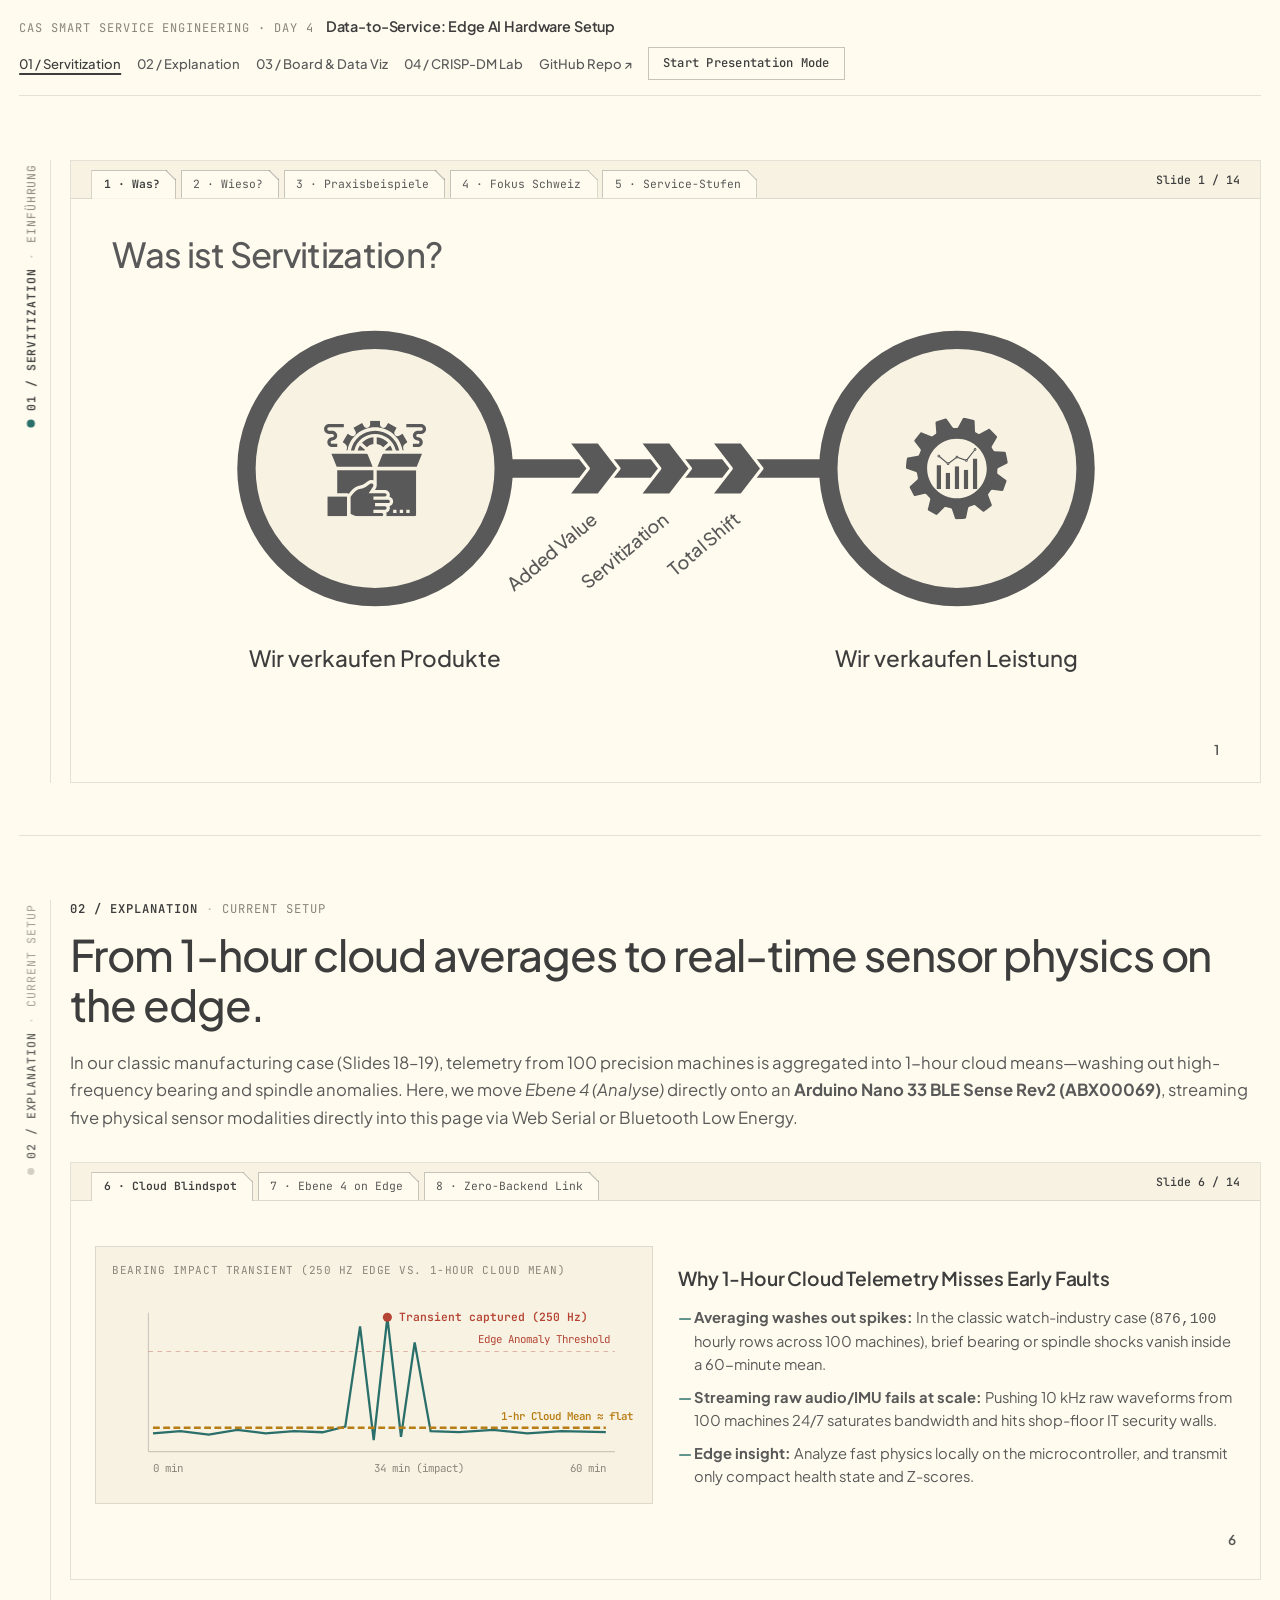
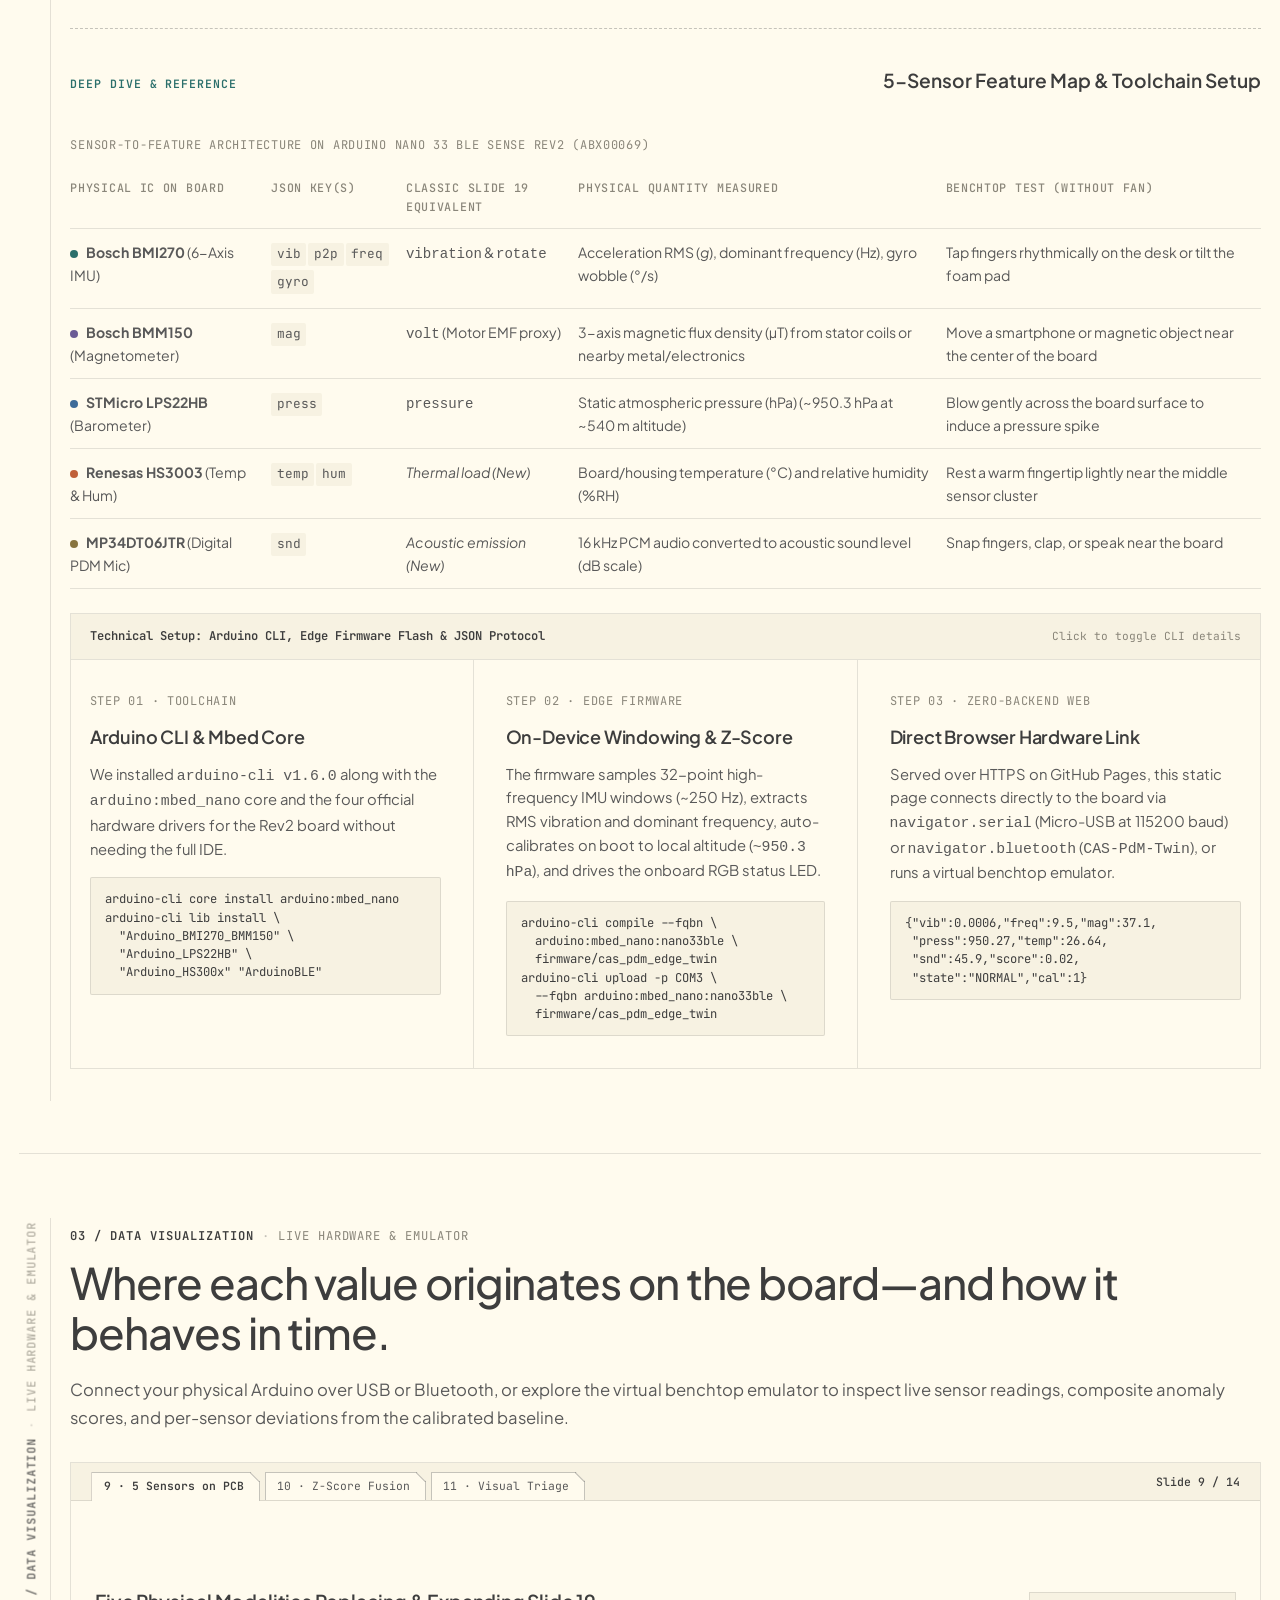
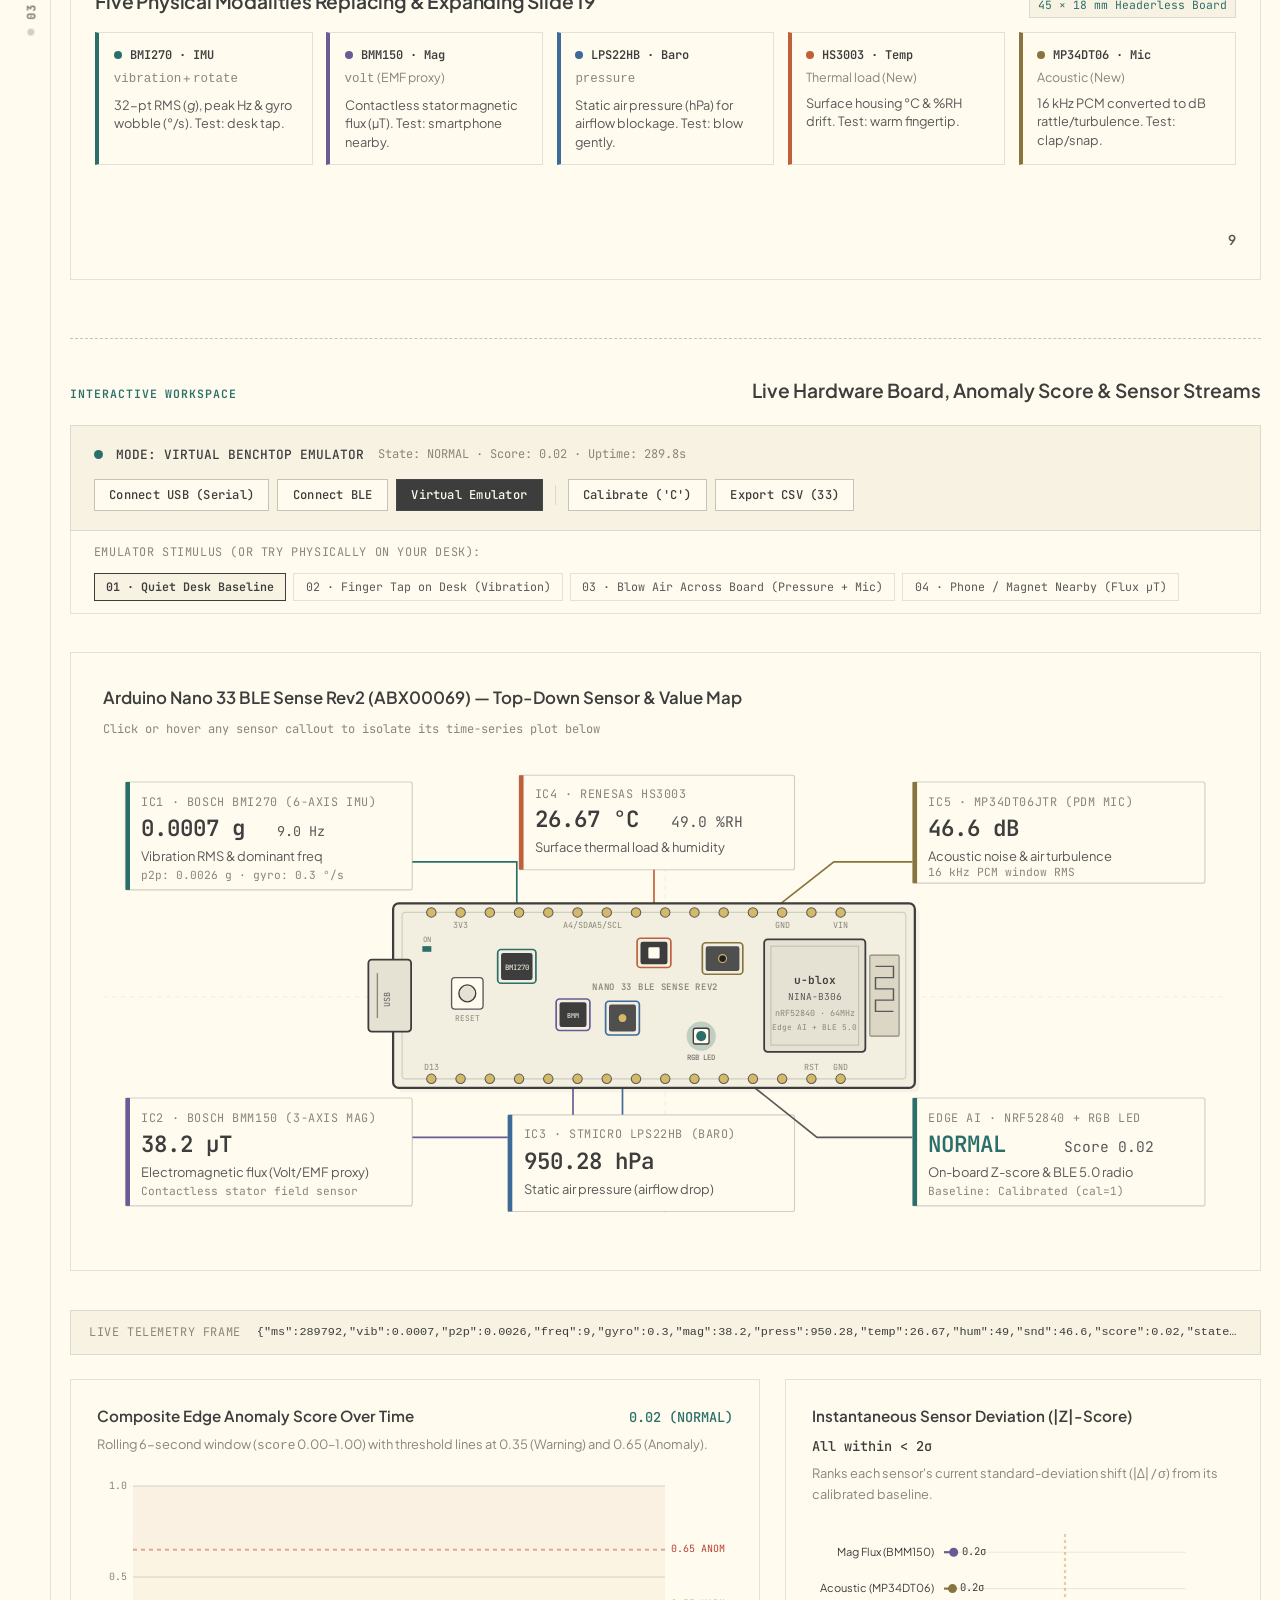
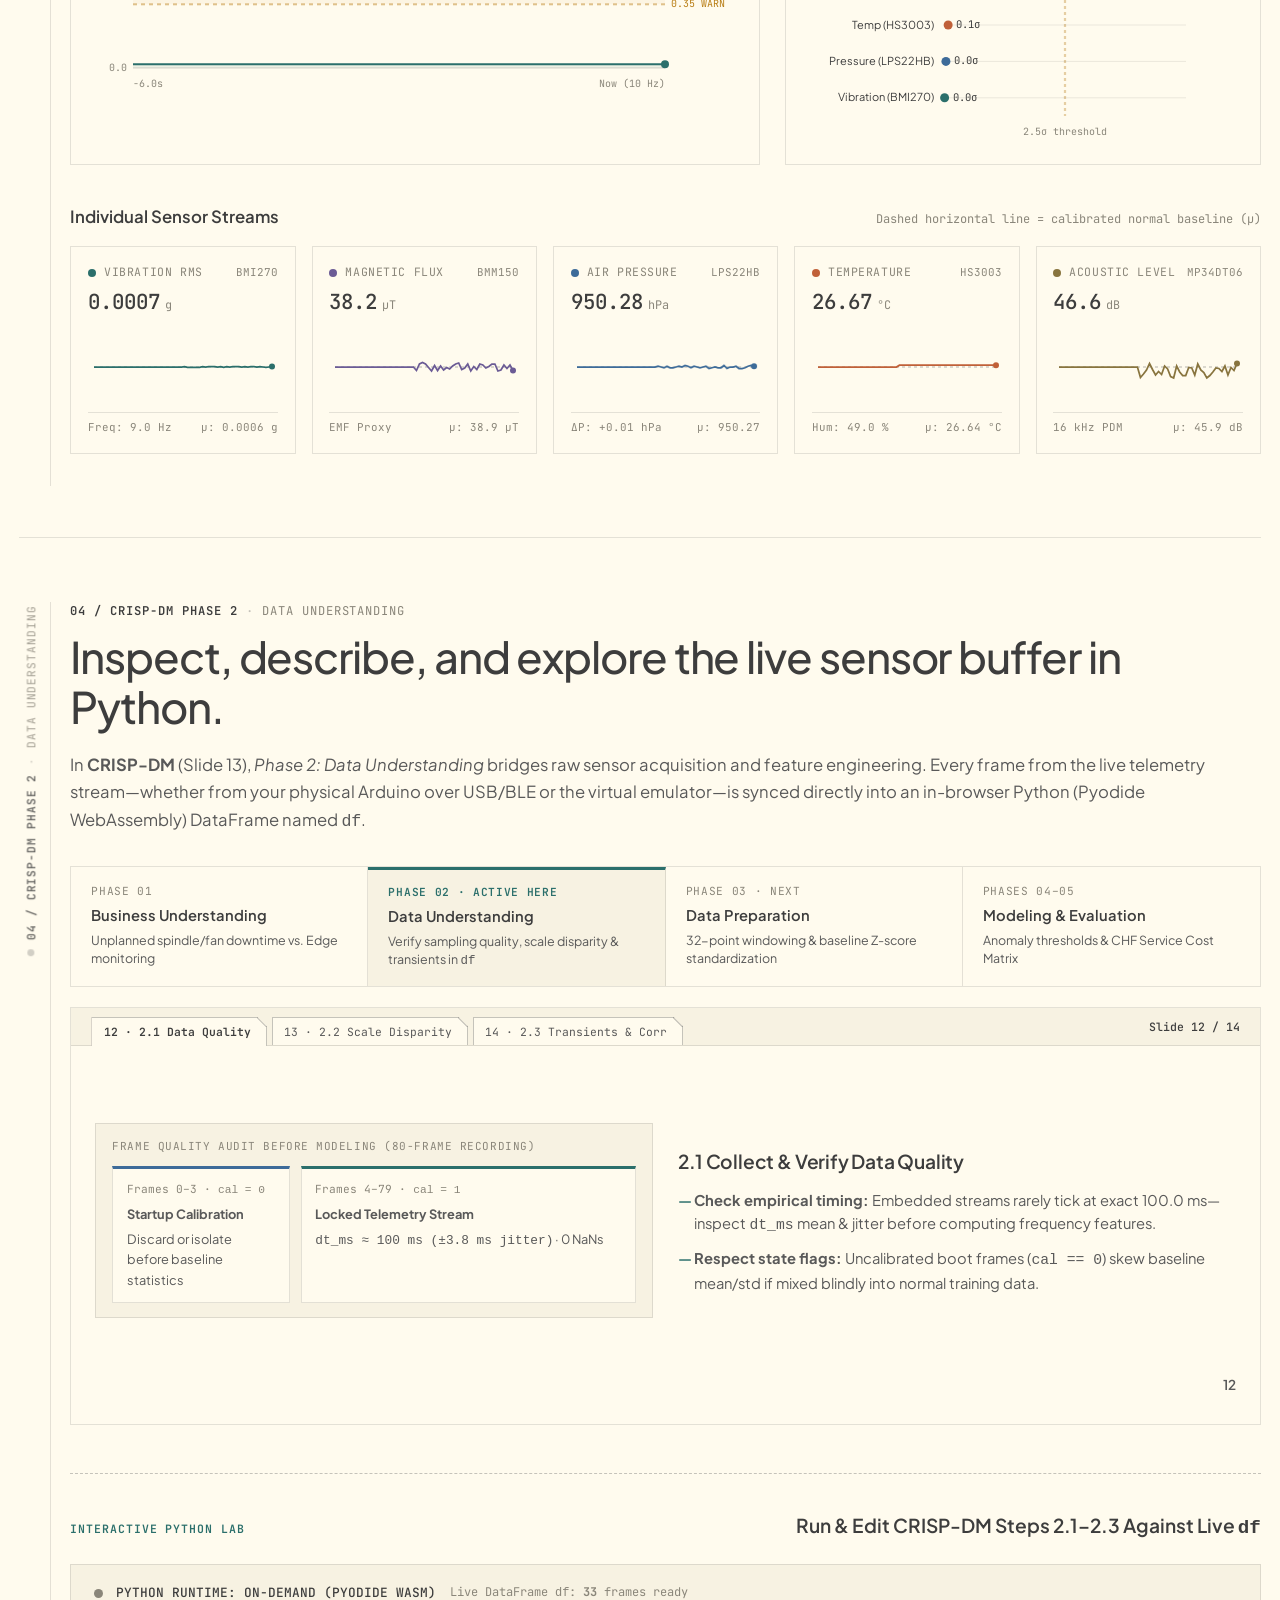
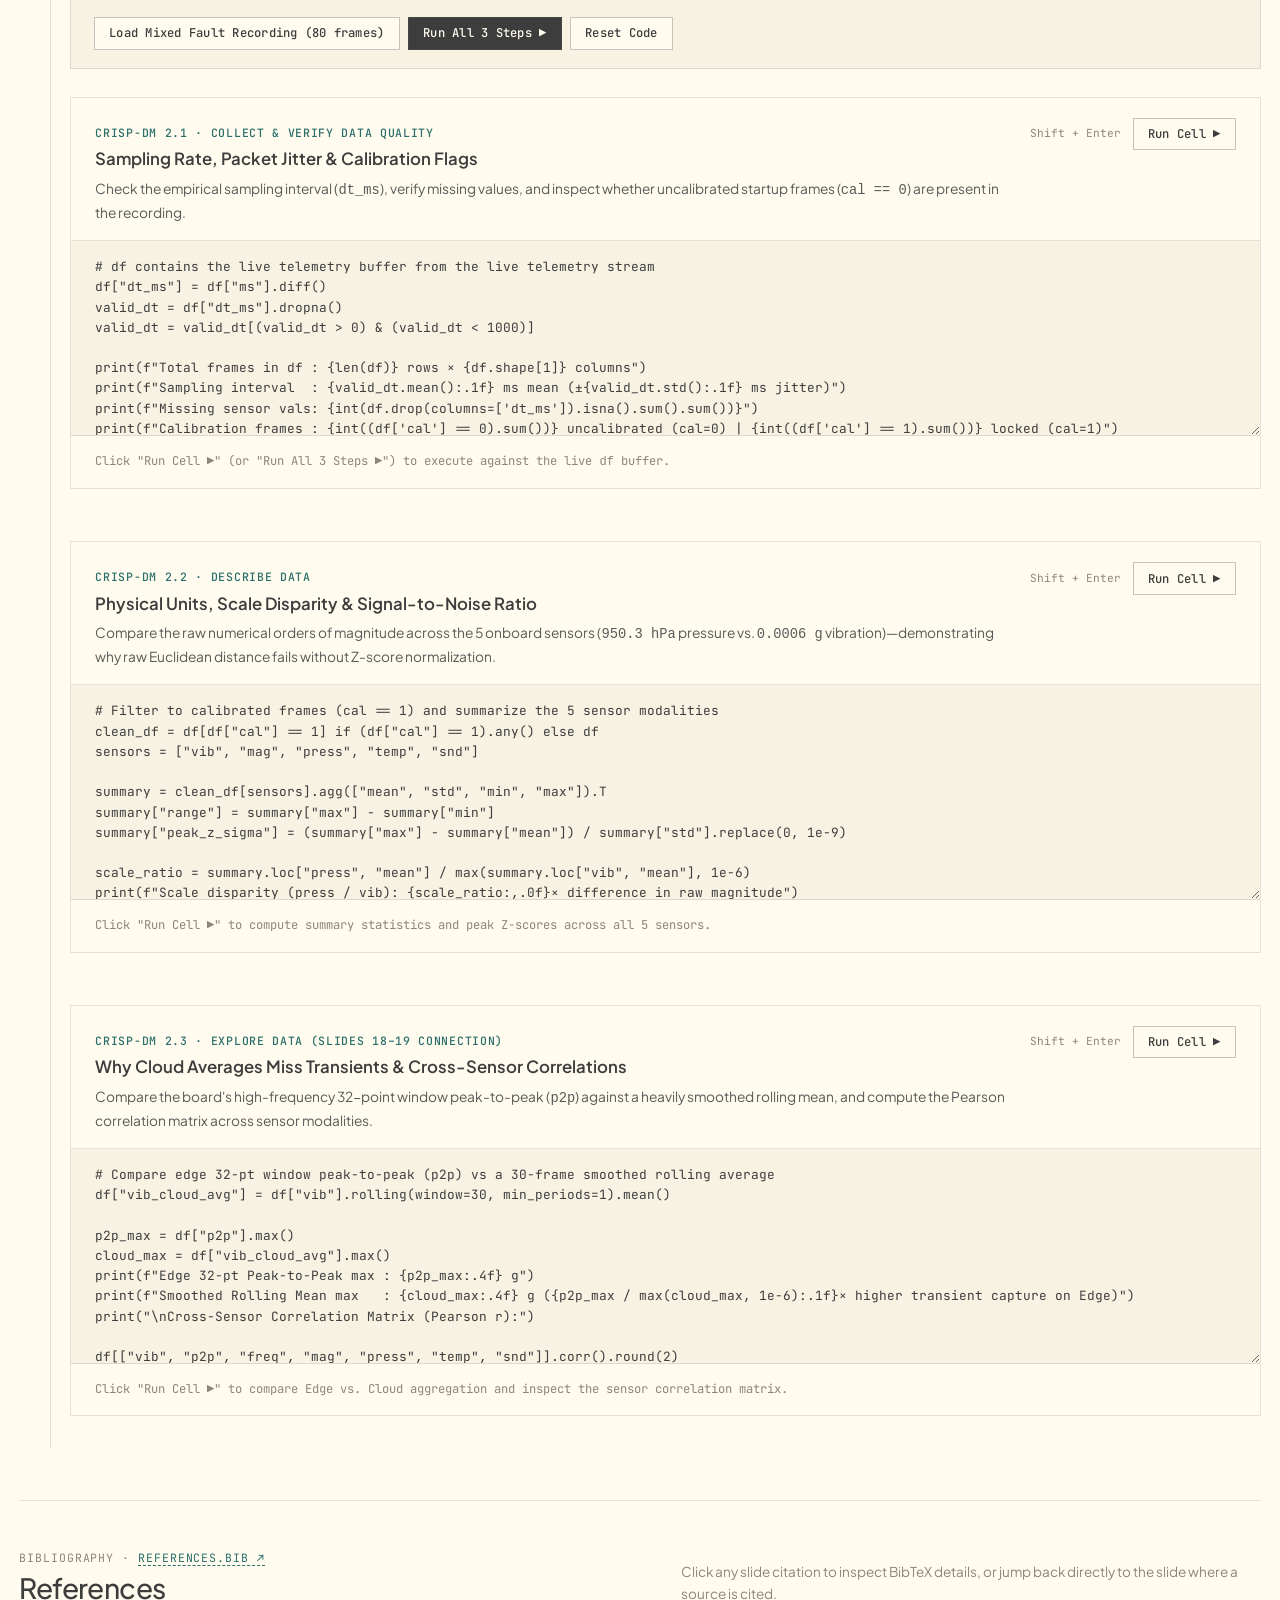
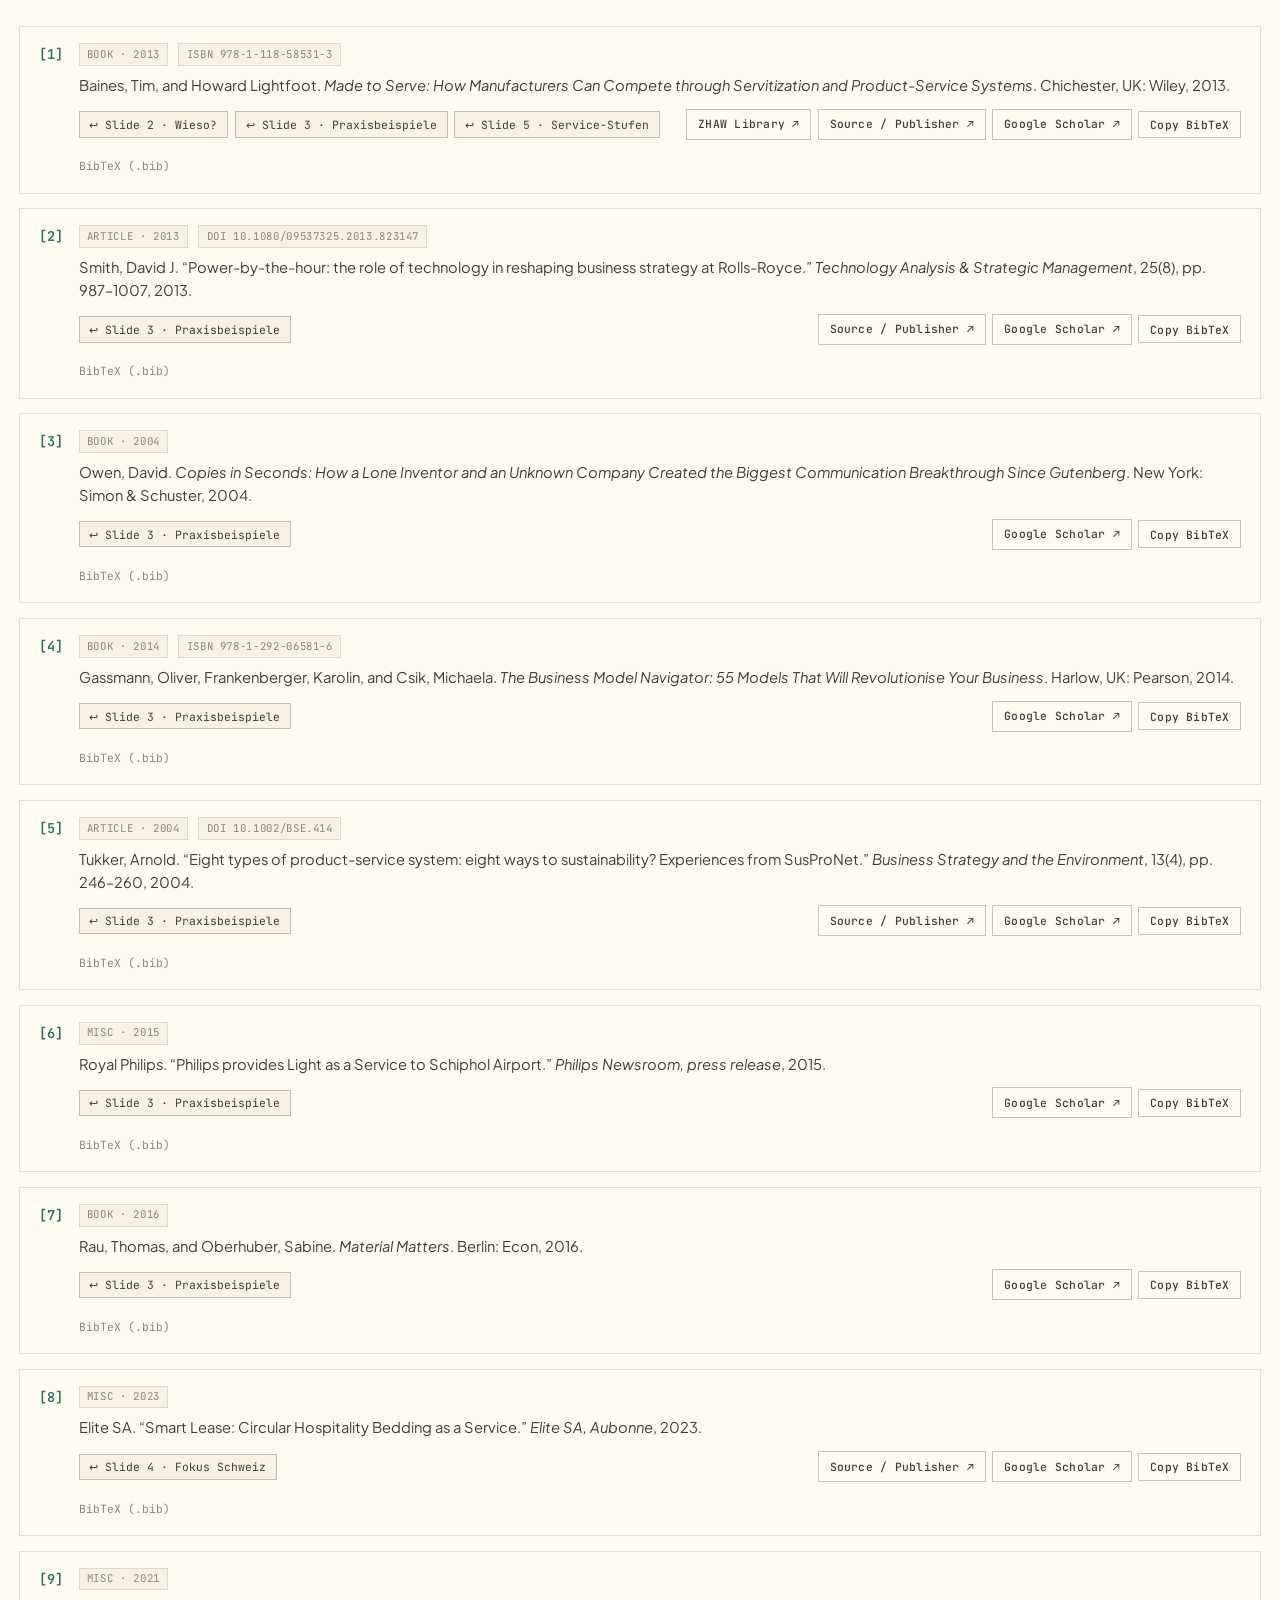
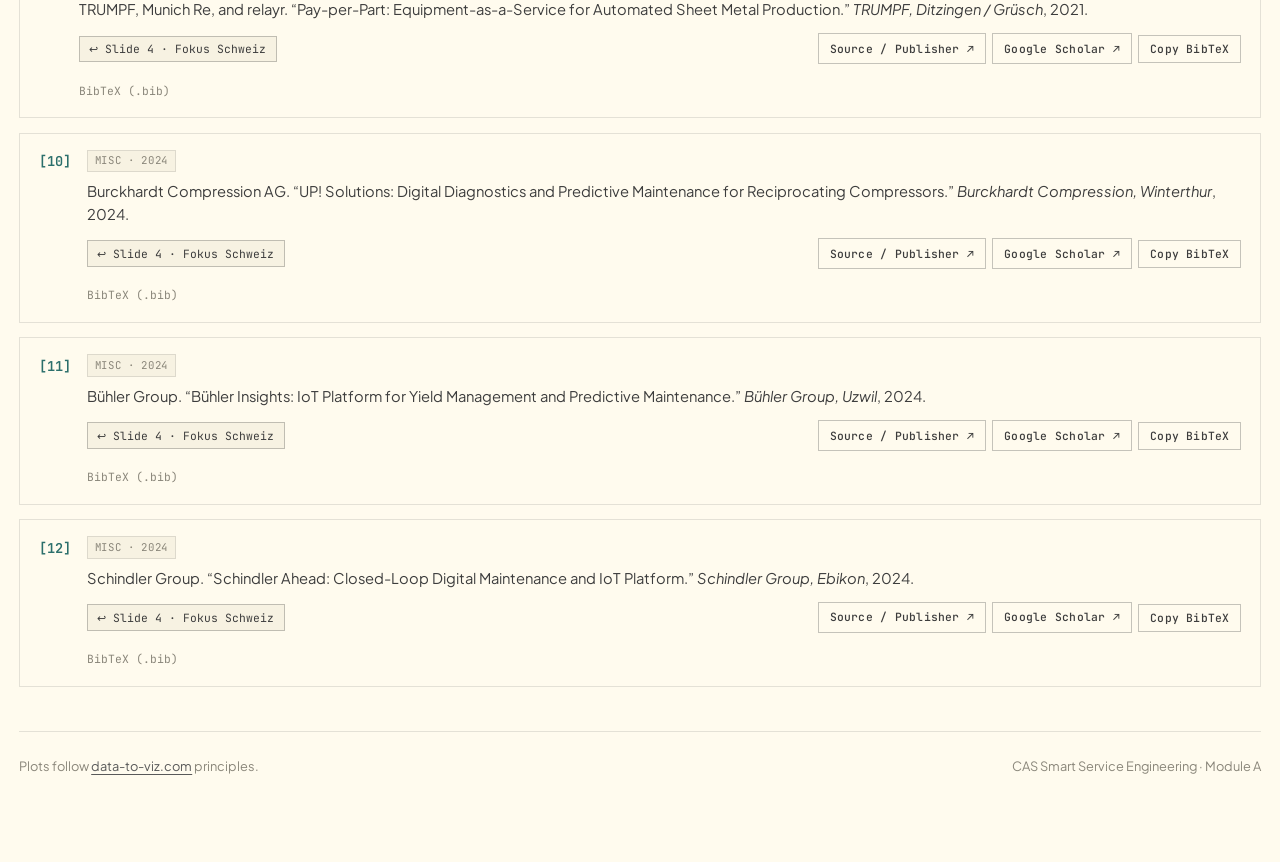
==== commit 55b12fe5: "feat(web): simplify Slide 5 deep dives and add printable lecturer speaker notes" ====
--- a/docs/index.html
+++ b/docs/index.html
@@ -7,7 +7,7 @@
   <link rel="preconnect" href="https://fonts.googleapis.com" />
   <link rel="preconnect" href="https://fonts.gstatic.com" crossorigin />
   <link href="https://fonts.googleapis.com/css2?family=JetBrains+Mono:wght@400;500;600&family=Plus+Jakarta+Sans:wght@400;500;600&display=swap" rel="stylesheet" />
-  <link rel="stylesheet" href="styles.css?v=52" />
+  <link rel="stylesheet" href="styles.css?v=53" />
 </head>
 <body>
   <div class="page-container">
@@ -997,7 +997,7 @@
                     </div>
                   </div>
                 </div>
-                <p class="ex-dive-hint">Stufe anklicken für Merkmale, Datenbedarf &amp; Praxisbezug</p>
+                <p class="ex-dive-hint">Stufe anklicken für den Unterschied zur Vorstufe</p>
 
                 <!-- Deep Dive: Service-Stufen -->
                 <div class="ex-dive" hidden>
@@ -1007,28 +1007,28 @@
                         <span class="ex-tab-short">Base Services</span>
                         <span class="ex-tab-open">
                           <strong class="ex-tab-title">Base Services</strong>
-                          <span class="ex-tab-sub">Product &amp; spare parts</span>
+                          <span class="ex-tab-sub">Fundament</span>
                         </span>
                       </button>
                       <button type="button" class="ex-dive-tab" role="tab" data-dive="tier-inter" aria-selected="false">
                         <span class="ex-tab-short">Intermediate Services</span>
                         <span class="ex-tab-open">
                           <strong class="ex-tab-title">Intermediate Services</strong>
-                          <span class="ex-tab-sub">Condition monitoring &amp; maintenance</span>
+                          <span class="ex-tab-sub">Base → Intermediate</span>
                         </span>
                       </button>
                       <button type="button" class="ex-dive-tab" role="tab" data-dive="tier-adv" aria-selected="false">
                         <span class="ex-tab-short">Advanced Services</span>
                         <span class="ex-tab-open">
                           <strong class="ex-tab-title">Advanced Services</strong>
-                          <span class="ex-tab-sub">Capability &amp; outcome contracts</span>
+                          <span class="ex-tab-sub">Intermediate → Advanced</span>
                         </span>
                       </button>
                       <button type="button" class="ex-dive-tab ex-dive-tab--compare" role="tab" data-dive="tier-compare" aria-selected="false">
                         <span class="ex-tab-short">Vergleich</span>
                         <span class="ex-tab-open">
                           <strong class="ex-tab-title">Stufen-Vergleich</strong>
-                          <span class="ex-tab-sub">Brücke zu Edge AI &amp; CRISP-DM</span>
+                          <span class="ex-tab-sub">Alle 3 Stufen</span>
                         </span>
                       </button>
                     </div>
@@ -1038,127 +1038,76 @@
                   <div class="ex-dive-body">
                     <!-- Tier 1: Base Services -->
                     <article class="ex-case" data-dive="tier-base" role="tabpanel" aria-label="Base Services" hidden>
-                      <div class="ex-shift-row">
-                        <div class="ex-shift-box">
-                          <span class="ex-label">Kernleistung</span>
-                          <p><strong>Produktübergabe &amp; Ersatzteilversorgung.</strong> Der Hersteller liefert eine funktionsfähige Maschine (Product) sowie Verschleiss- und Ersatzteile (Spare Parts) auf Bestellung.</p>
-                        </div>
-                        <span class="ex-shift-arrow" aria-hidden="true">→</span>
-                        <div class="ex-shift-box is-after">
-                          <span class="ex-label">Fokus · «Services für das Produkt»</span>
-                          <p><strong>Kompetenz «wie man produziert».</strong> Wertschöpfung endet weitgehend beim Werkstor; Service reagiert erst nach einem Defekt oder einer Teileanfrage des Kunden.</p>
-                        </div>
-                      </div>
-
-                      <div class="ex-detail-grid">
-                        <section class="ex-block">
-                          <h4 class="ex-label">Wer trägt welches Risiko?</h4>
-                          <table class="ex-risk">
-                            <thead><tr><th scope="col"></th><th scope="col">Verantwortung</th></tr></thead>
-                            <tbody>
-                              <tr><th scope="row">Eigentum &amp; Betrieb</th><td>Kunde</td></tr>
-                              <tr><th scope="row">Ungeplanter Ausfall</th><td>Kunde (zahlt Ersatzteile &amp; Einsatz)</td></tr>
-                              <tr><th scope="row">Produktqualität &amp; Teile</th><td>Hersteller (Garantie / Lieferung)</td></tr>
-                            </tbody>
-                          </table>
-                        </section>
-                        <section class="ex-block">
-                          <h4 class="ex-label">Datenbedarf &amp; strategische Grenze</h4>
-                          <p><strong>Daten:</strong> Stücklisten, Seriennummern, Garantiefristen und Bestellhistorie reichen aus.<br /><strong>Grenze:</strong> Hoher Preisdruck und schnelle Imitierbarkeit durch Drittanbieter – besonders im Schweizer Hochlohn-Umfeld.</p>
-                        </section>
-                      </div>
-
-                      <div class="ex-bottom-row">
-                        <section class="ex-block ex-nuance">
-                          <h4 class="ex-label">Genauer hingeschaut</h4>
-                          <p>Base Services bleiben das unverzichtbare Fundament: Ohne zuverlässige Hardware und schnelle Ersatzteillogistik lassen sich weder Intermediate noch Advanced Services verkaufen.</p>
-                        </section>
-                        <section class="ex-block ex-question">
-                          <h4 class="ex-label">Diskussionsfrage</h4>
-                          <p>Warum reicht ein exzellentes Ersatzteilgeschäft langfristig oft nicht mehr aus, um Margen gegen globale Nachahmer zu verteidigen?</p>
-                        </section>
-                      </div>
+                      <div class="ex-shift-box tier-lead-box">
+                        <span class="ex-label">Ausgangslage · Services für das Produkt</span>
+                        <p><strong>Maschine übergeben, Ersatzteile liefern.</strong> Die Wertschöpfung endet weitgehend am Werkstor – der Hersteller wird erst auf Bestellung oder nach einem Defekt aktiv.</p>
+                      </div>
+
+                      <section class="ex-block tier-delta-block">
+                        <h4 class="ex-label">Merkmale der Ausgangsstufe</h4>
+                        <table class="ex-risk tier-delta-table tier-delta-table--base">
+                          <thead><tr><th scope="col"></th><th scope="col">Base Services</th></tr></thead>
+                          <tbody>
+                            <tr><th scope="row">Versprechen</th><td>Funktionsfähiges Produkt und Ersatzteile auf Abruf</td></tr>
+                            <tr><th scope="row">Risiko</th><td>Vollständig beim Kunden (Betrieb, Ausfall, Kapital)</td></tr>
+                            <tr><th scope="row">Daten</th><td>Stammdaten, Stückliste &amp; Bestellhistorie <small>(keine laufenden Zustandsdaten)</small></td></tr>
+                          </tbody>
+                        </table>
+                      </section>
                     </article>
 
                     <!-- Tier 2: Intermediate Services -->
                     <article class="ex-case" data-dive="tier-inter" role="tabpanel" aria-label="Intermediate Services" hidden>
                       <div class="ex-shift-row">
                         <div class="ex-shift-box">
-                          <span class="ex-label">Kernleistung</span>
-                          <p><strong>Zustand erhalten &amp; Störungen schnell beheben.</strong> Umfasst Scheduled Maintenance, Helpdesk, Repair, Overhaul, Operator Training, Condition Monitoring und In-field Service.</p>
+                          <span class="ex-label">Von Base Services</span>
+                          <p><strong>Teile liefern auf Anfrage.</strong> Service reagiert erst nach einem Defekt oder nach starren Kalender-Intervallen.</p>
                         </div>
                         <span class="ex-shift-arrow" aria-hidden="true">→</span>
                         <div class="ex-shift-box is-after">
-                          <span class="ex-label">Brücke zu Edge AI &amp; Condition Monitoring</span>
-                          <p><strong>Zustandsdaten ersetzen starre Kalender-Intervalle.</strong> Sensorik erkennt Verschleiss früh, sodass Wartung und Feldservice gezielt vor dem Schaden eingeplant werden.</p>
+                          <span class="ex-label">Zu Intermediate Services</span>
+                          <p><strong>Produktzustand aktiv erhalten.</strong> Der Hersteller überwacht, wartet und repariert die Anlage, bevor Verschleiss zum Stillstand führt.</p>
                         </div>
                       </div>
 
-                      <div class="ex-detail-grid">
-                        <section class="ex-block">
-                          <h4 class="ex-label">Daten &amp; Technologie als Enabler</h4>
-                          <p><strong>Telemetrie &amp; Diagnostik:</strong> Vibrations-, Temperatur- und Betriebsstunden-Daten speisen Remote-Helpdesk und präventive Einsatzplanung.<br /><strong>Schweizer Beispiele:</strong> <em>Burckhardt UP! Insight/Detect</em>, <em>Bystronic ByCare</em>, <em>Bühler Insights</em>, <em>PB Swiss Tools NFC</em>.</p>
-                        </section>
-                        <section class="ex-block">
-                          <h4 class="ex-label">Nutzen für Kunde &amp; Anbieter</h4>
-                          <p><strong>Kunde:</strong> Weniger ungeplante Stillstände und längere Laufzeiten (MTBO).<br /><strong>Anbieter:</strong> Planbare Service-Einsätze, höhere Service-Attach-Rate und direkte Felddaten für die Produktentwicklung.</p>
-                        </section>
-                      </div>
-
-                      <div class="ex-bottom-row">
-                        <section class="ex-block ex-nuance">
-                          <h4 class="ex-label">Genauer hingeschaut</h4>
-                          <p>Genau hier startet unser praktischer Tages-Case: Wir verwandeln rohe Sensorphysik (Vibration, Druck, Magnetfeld, Akustik) in verlässliche Zustands- und Anomaliesignale.</p>
-                        </section>
-                        <section class="ex-block ex-question">
-                          <h4 class="ex-label">Diskussionsfrage</h4>
-                          <p>Welche Hürde muss überwunden werden, damit Kunden dem Hersteller den Fernzugriff auf Maschinendaten erlauben?</p>
-                        </section>
-                      </div>
+                      <section class="ex-block tier-delta-block">
+                        <h4 class="ex-label">Was ändert sich gegenüber Base?</h4>
+                        <table class="ex-risk tier-delta-table">
+                          <thead><tr><th scope="col"></th><th scope="col">Base</th><th scope="col">Intermediate</th></tr></thead>
+                          <tbody>
+                            <tr><th scope="row">Versprechen</th><td>Produkt &amp; Teile liefern</td><td class="is-shift">Zustand erhalten &amp; Störungen vorbeugen <small>(Wartung, Repair, Monitoring)</small></td></tr>
+                            <tr><th scope="row">Risiko</th><td>Vollständig beim Kunden</td><td class="is-shift">Geteilt <small>(Anbieter trägt Wartungs- &amp; Reaktionsqualität)</small></td></tr>
+                            <tr><th scope="row">Daten</th><td>Stammdaten &amp; Bestellungen</td><td class="is-shift">Laufende Zustands- &amp; Sensordaten <small>(Vibration, Temperatur, Alarme)</small></td></tr>
+                          </tbody>
+                        </table>
+                      </section>
                     </article>
 
                     <!-- Tier 3: Advanced Services -->
                     <article class="ex-case" data-dive="tier-adv" role="tabpanel" aria-label="Advanced Services" hidden>
                       <div class="ex-shift-row">
                         <div class="ex-shift-box">
-                          <span class="ex-label">Kernleistung</span>
-                          <p><strong>Garantierte Leistung statt Maschinenverkauf.</strong> Customer Support Agreement, Risk- &amp; Revenue-Sharing, Revenue-through-Use (Pay-per-Use) und Rental Agreement.</p>
+                          <span class="ex-label">Von Intermediate Services</span>
+                          <p><strong>Anlage beim Kunden fit halten.</strong> Der Kunde besitzt und betreibt die Maschine; der Anbieter verkauft Wartung und Diagnostik.</p>
                         </div>
                         <span class="ex-shift-arrow" aria-hidden="true">→</span>
                         <div class="ex-shift-box is-after">
-                          <span class="ex-label">Fokus · «Services für den Kunden»</span>
-                          <p><strong>Ergebnisorientierte Partnerschaft.</strong> Der Hersteller garantiert Verfügbarkeit, Output oder Kosten pro Einheit – und verdient nur, wenn die Anlage beim Kunden läuft.</p>
+                          <span class="ex-label">Zu Advanced Services</span>
+                          <p><strong>Ergebnis statt Maschine garantieren.</strong> Der Hersteller garantiert Verfügbarkeit oder Output – und verdient nur, wenn die Leistung läuft.</p>
                         </div>
                       </div>
 
-                      <div class="ex-detail-grid">
-                        <section class="ex-block">
-                          <h4 class="ex-label">Wer trägt welches Risiko?</h4>
-                          <table class="ex-risk">
-                            <thead><tr><th scope="col"></th><th scope="col">Base</th><th scope="col">Advanced</th></tr></thead>
-                            <tbody>
-                              <tr><th scope="row">Betrieb &amp; Verfügbarkeit</th><td>Kunde</td><td class="is-shift">Hersteller (SLA)</td></tr>
-                              <tr><th scope="row">Ungeplanter Ausfall</th><td>Kunde</td><td class="is-shift">Hersteller / Risikopartner</td></tr>
-                              <tr><th scope="row">Kapitalbindung / Restwert</th><td>Kunde</td><td class="is-shift">Hersteller / SPV</td></tr>
-                            </tbody>
-                          </table>
-                        </section>
-                        <section class="ex-block">
-                          <h4 class="ex-label">Datenbedarf &amp; Praxisbeispiele</h4>
-                          <p><strong>Voraussetzung:</strong> Kontinuierliche Echtzeit-Telemetrie, verlässliche Ausfallprognosen (Predictive Maintenance) und saubere Kostenmodelle.<br /><strong>Beispiele:</strong> <em>Rolls-Royce TotalCare</em>, <em>Hilti Fleet</em>, <em>Elite Smart Lease</em>, <em>TRUMPF Pay-per-Part</em>, <em>Schindler Ahead</em>.</p>
-                        </section>
-                      </div>
-
-                      <div class="ex-bottom-row">
-                        <section class="ex-block ex-nuance">
-                          <h4 class="ex-label">Genauer hingeschaut</h4>
-                          <p>Nicht jedes Produkt braucht zwingend ein Pay-per-Use-Modell – aber wer Advanced Services anbietet, muss Ausfallwahrscheinlichkeiten und Servicekosten datenbasiert beherrschen.</p>
-                        </section>
-                        <section class="ex-block ex-question">
-                          <h4 class="ex-label">Diskussionsfrage</h4>
-                          <p>Warum wird ein fehlgeschlagener Sensor oder ein falsches ML-Modell bei Advanced Services sofort zu einem direkten Verlust in der Erfolgsrechnung (P&amp;L)?</p>
-                        </section>
-                      </div>
+                      <section class="ex-block tier-delta-block">
+                        <h4 class="ex-label">Was ändert sich gegenüber Intermediate?</h4>
+                        <table class="ex-risk tier-delta-table">
+                          <thead><tr><th scope="col"></th><th scope="col">Intermediate</th><th scope="col">Advanced</th></tr></thead>
+                          <tbody>
+                            <tr><th scope="row">Versprechen</th><td>Zustand erhalten (Wartung &amp; Monitoring)</td><td class="is-shift">Verfügbarkeit oder Output garantieren <small>(Pay-per-Use, SLA, Rental)</small></td></tr>
+                            <tr><th scope="row">Risiko</th><td>Wartungsqualität beim Anbieter</td><td class="is-shift">Betriebs-, Ausfall- &amp; oft Kapitalrisiko beim Anbieter <small>(oder SPV)</small></td></tr>
+                            <tr><th scope="row">Daten</th><td>Zustandsmonitoring &amp; Alarme</td><td class="is-shift">Ausfallprognosen (ML) &amp; Servicekosten-Kalkulation <small>(direkter P&amp;L-Hebel)</small></td></tr>
+                          </tbody>
+                        </table>
+                      </section>
                     </article>
 
                     <!-- Tab 4: Stufen-Vergleich & Brücke -->
@@ -1167,39 +1116,34 @@
                         <table class="ex-compare-table">
                           <thead>
                             <tr>
-                              <th scope="col">Stufe (Baines &amp; Lightfoot)</th>
-                              <th scope="col">Ausrichtung</th>
-                              <th scope="col">Typische Leistungen</th>
-                              <th scope="col">Risiko beim …</th>
-                              <th scope="col">Daten- &amp; Analysebedarf</th>
+                              <th scope="col">Stufe</th>
+                              <th scope="col">Versprechen</th>
+                              <th scope="col">Risiko</th>
+                              <th scope="col">Daten</th>
                             </tr>
                           </thead>
                           <tbody>
                             <tr class="ex-compare-row" data-dive="tier-base" tabindex="0" role="button" aria-label="Deep Dive: Base Services">
                               <th scope="row"><strong>Base Services</strong></th>
-                              <td>Service für das Produkt</td>
-                              <td>Produktverkauf, Ersatzteile, Garantie</td>
-                              <td>Kunde trägt Betriebs- &amp; Ausfallrisiko</td>
-                              <td>Stammdaten, Stückliste, Bestellhistorie</td>
+                              <td>Produkt &amp; Ersatzteile liefern</td>
+                              <td>Beim Kunden (Betrieb &amp; Ausfall)</td>
+                              <td>Stammdaten, Stückliste, Bestellungen</td>
                             </tr>
                             <tr class="ex-compare-row" data-dive="tier-inter" tabindex="0" role="button" aria-label="Deep Dive: Intermediate Services">
                               <th scope="row"><strong>Intermediate Services</strong></th>
-                              <td>Zustand &amp; Wiederherstellung</td>
-                              <td>Wartung, Helpdesk, Repair, Overhaul, Condition Monitoring</td>
-                              <td>Geteilt (Reaktions- &amp; Wartungsqualität)</td>
-                              <td>Sensor-Telemetrie, Alarme, Zustandsdiagnostik</td>
+                              <td>Zustand erhalten &amp; vorbeugen</td>
+                              <td>Geteilt (Wartungsqualität)</td>
+                              <td>Sensor-Telemetrie, Alarme, Diagnostik</td>
                             </tr>
                             <tr class="ex-compare-row" data-dive="tier-adv" tabindex="0" role="button" aria-label="Deep Dive: Advanced Services">
                               <th scope="row"><strong>Advanced Services</strong></th>
-                              <td>Service für den Kunden</td>
-                              <td>Support Agreements, Risk/Revenue Sharing, Pay-per-Use, Rental</td>
-                              <td>Hersteller / SPV trägt Verfügbarkeit &amp; Output</td>
-                              <td>Echtzeit-Edge/Cloud-Daten, Predictive ML, P&amp;L-Kalkulation</td>
+                              <td>Verfügbarkeit / Output garantieren</td>
+                              <td>Beim Anbieter / SPV (SLA &amp; Kapital)</td>
+                              <td>Predictive ML &amp; P&amp;L-Kostenmodell</td>
                             </tr>
                           </tbody>
                         </table>
                       </div>
-                      <p class="ex-takeaway"><strong>Brücke zum Rest des Tages:</strong> Von <em>Base</em> zu <em>Advanced Services</em> steigt der Nutzen für den Kunden – gleichzeitig wächst das Risiko für den Anbieter. Nur verlässliche Sensorik (<em>Edge AI</em>) und saubere Datenanalyse (<em>CRISP-DM</em>) machen Leistungsgarantien profitabel.</p>
                     </article>
                   </div>
                 </div>
@@ -1218,7 +1162,6 @@
                     </div>
                     <div class="ex-footer-group" data-dive-sources="tier-compare" hidden>
                       <span class="orig-slide-citation" data-cite="baines2013made"></span>
-                      <span class="orig-slide-citation" data-cite="tukker2004eight"></span>
                     </div>
                   </div>
                   <span class="orig-slide-num" aria-label="Slide 5">5</span>
--- a/docs/styles.css
+++ b/docs/styles.css
@@ -3657,6 +3657,52 @@
   filter: brightness(1.07);
 }
 
+/* Slide 5 Deep-Dive Delta Layouts */
+.tier-lead-box {
+  border-color: var(--text);
+  background: var(--bg-subtle);
+}
+
+.tier-delta-block {
+  padding-top: 0.75rem;
+}
+
+.tier-delta-table {
+  font-size: clamp(0.86rem, 1.05vw, 0.96rem);
+  line-height: 1.45;
+}
+
+.tier-delta-table thead th {
+  padding-bottom: 0.45rem;
+}
+
+.tier-delta-table th,
+.tier-delta-table td {
+  padding: 0.62rem 0.9rem 0.62rem 0;
+}
+
+.tier-delta-table tbody th {
+  width: 17%;
+  white-space: nowrap;
+}
+
+body.is-beamer-mode .tier-delta-table th,
+body.is-beamer-mode .tier-delta-table td {
+  padding: 0.48rem 0.8rem 0.48rem 0;
+}
+
+@media (max-width: 640px) {
+  .tier-delta-table tbody th {
+    width: auto;
+    white-space: normal;
+  }
+  .tier-delta-table th,
+  .tier-delta-table td {
+    padding: 0.42rem 0.45rem 0.42rem 0;
+    font-size: 0.8rem;
+  }
+}
+
 @media (max-width: 900px) {
   .tier-stage {
     width: 100%;
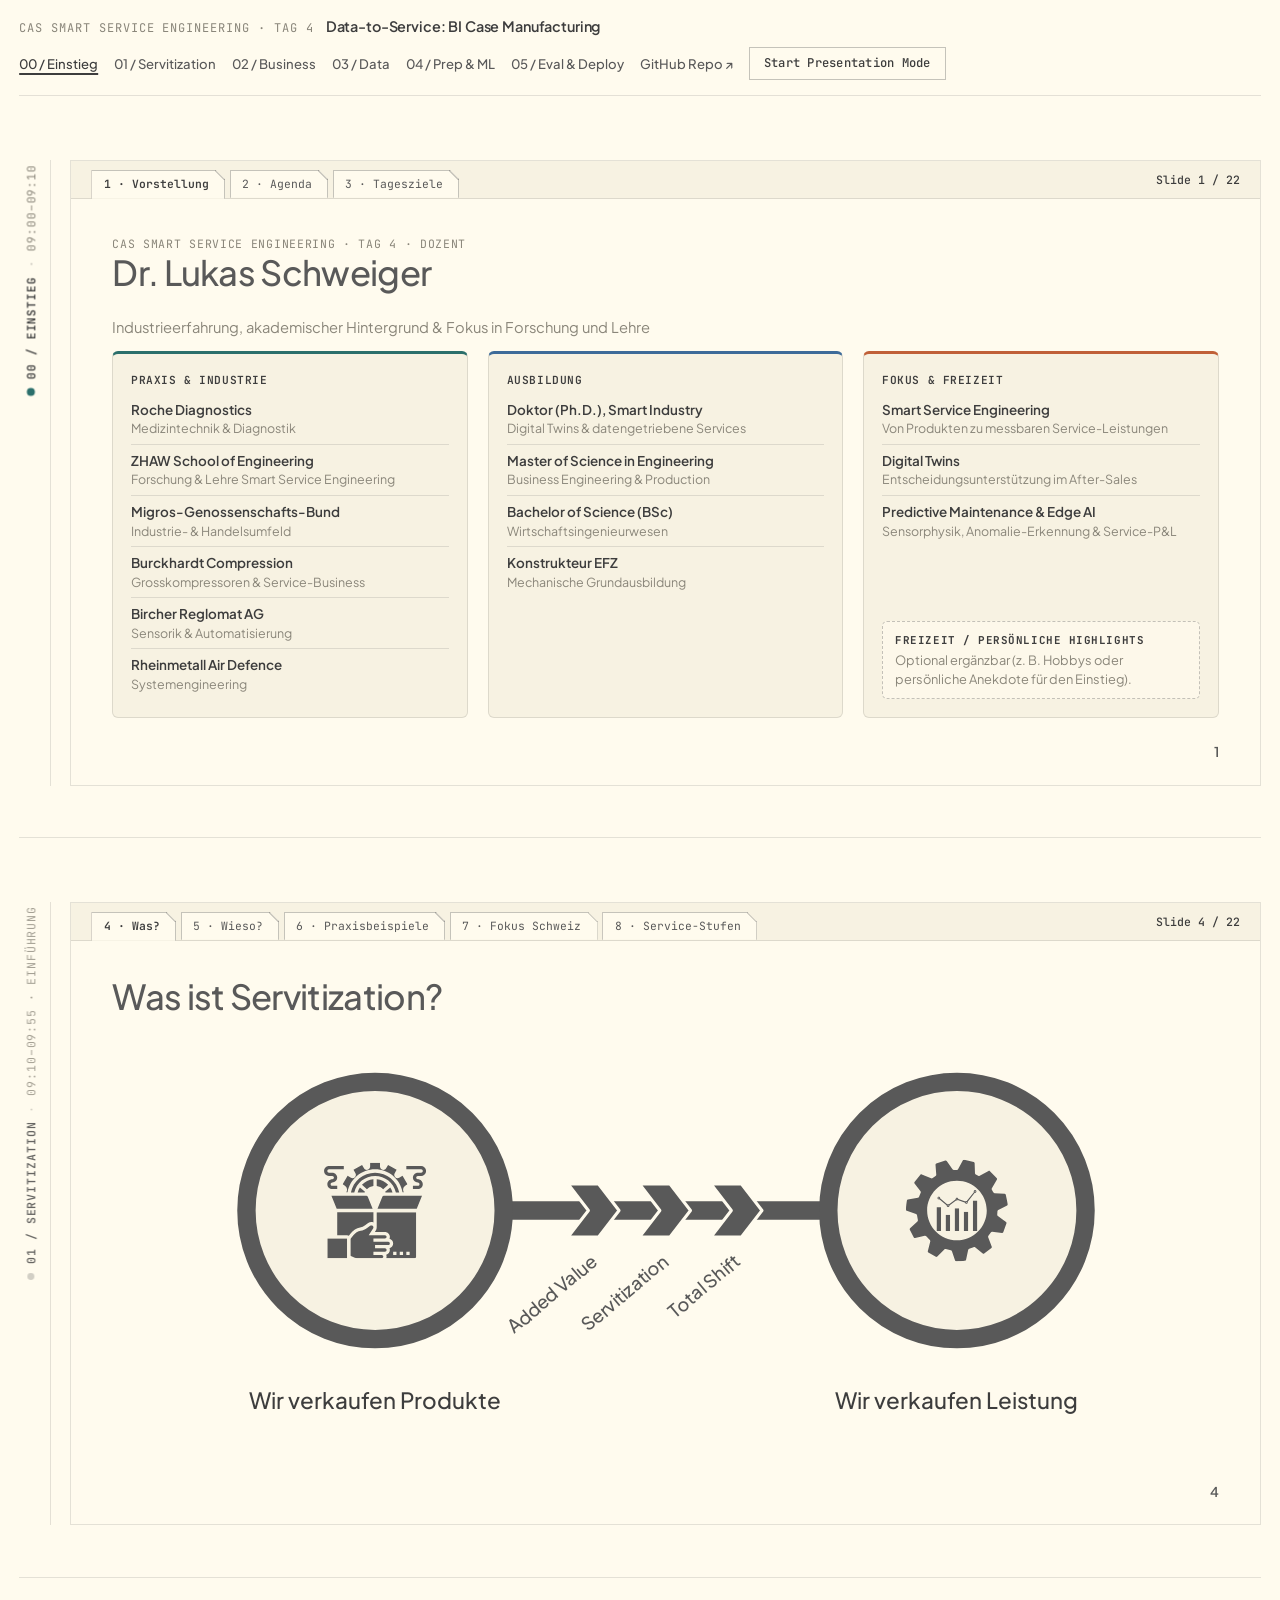
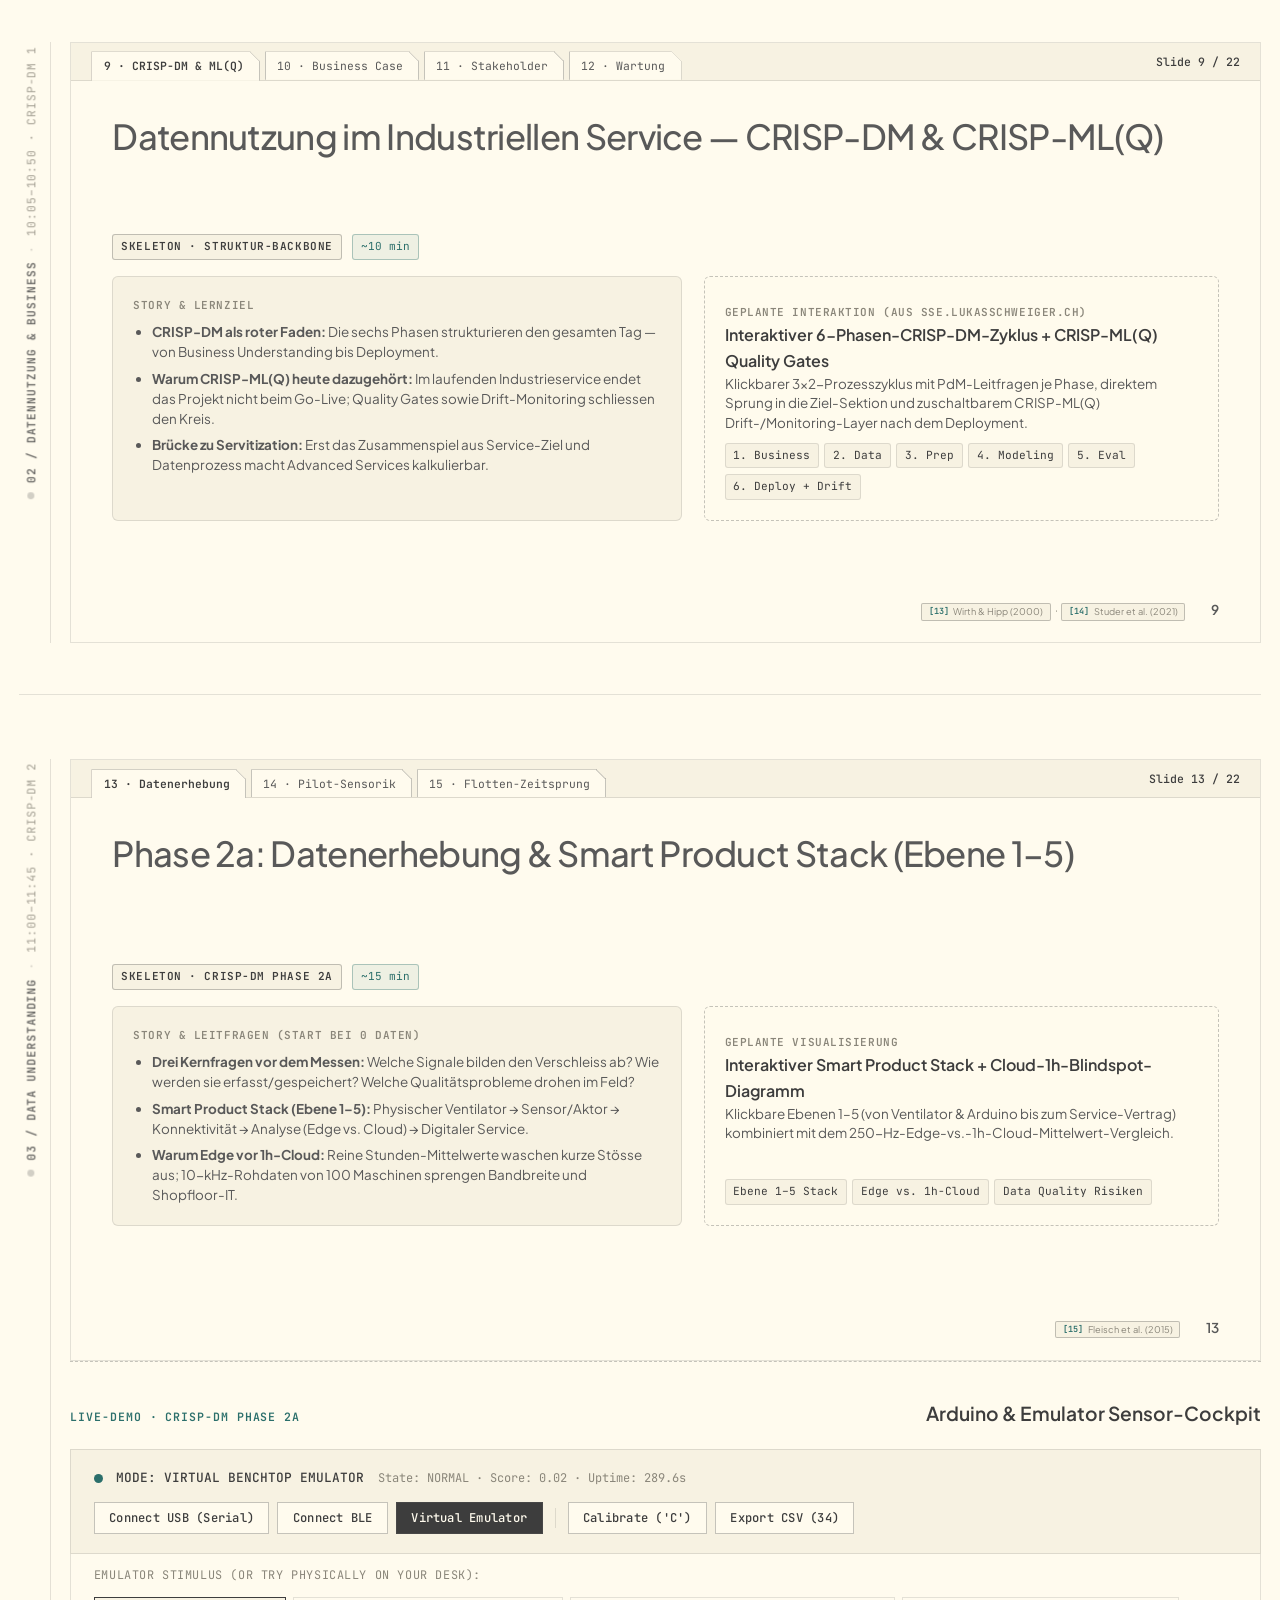
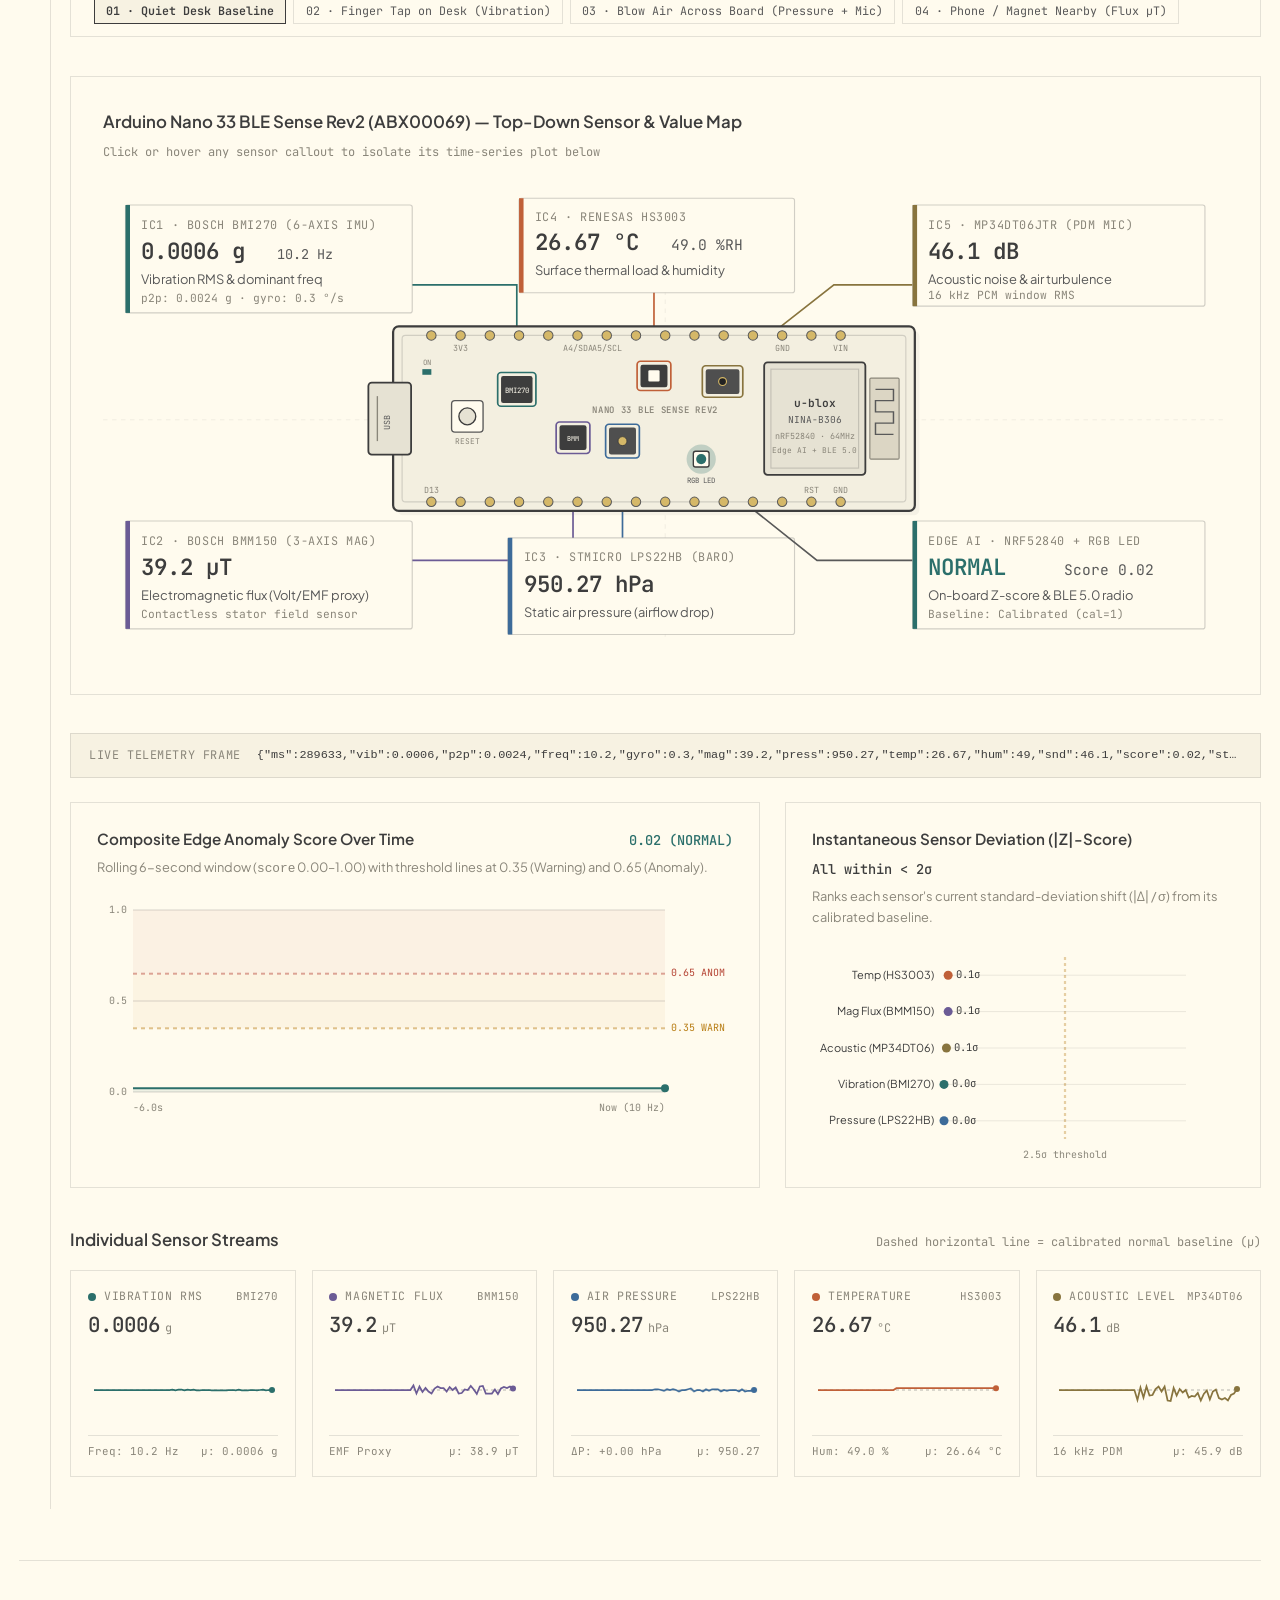
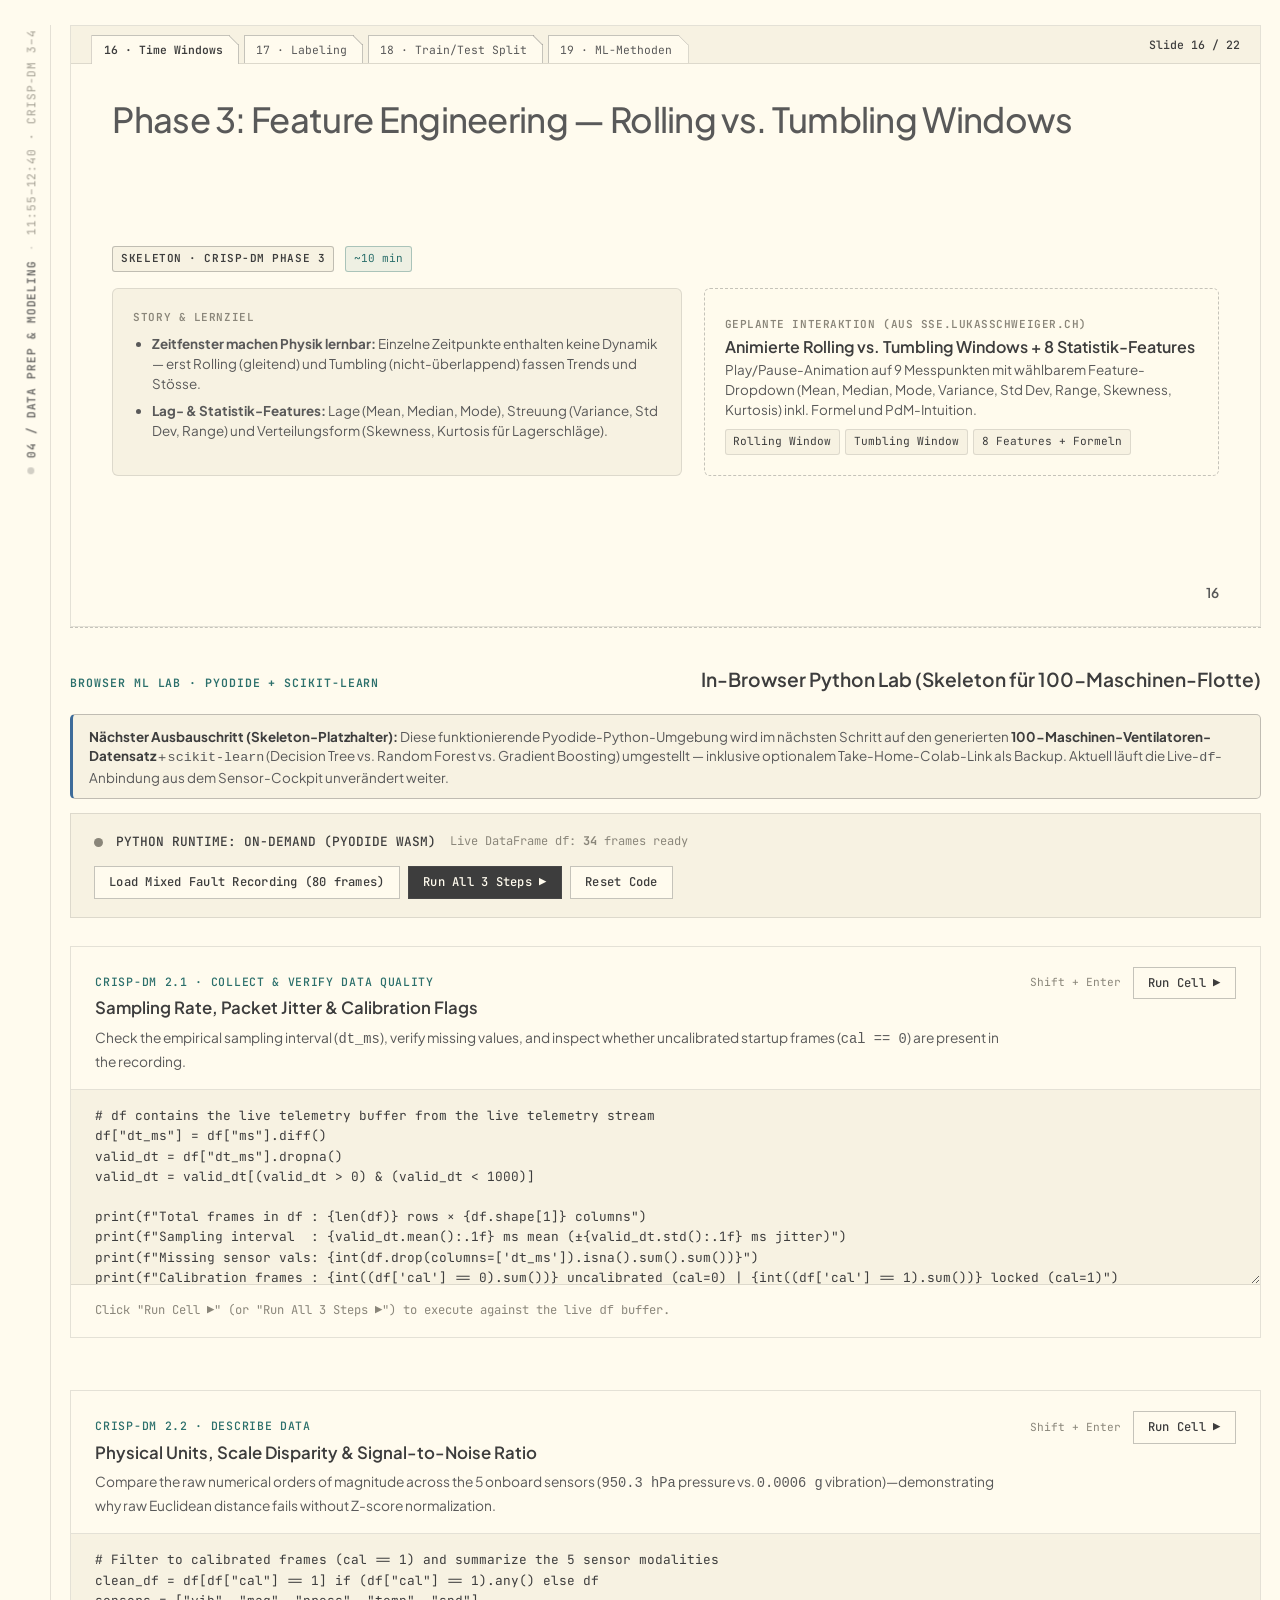
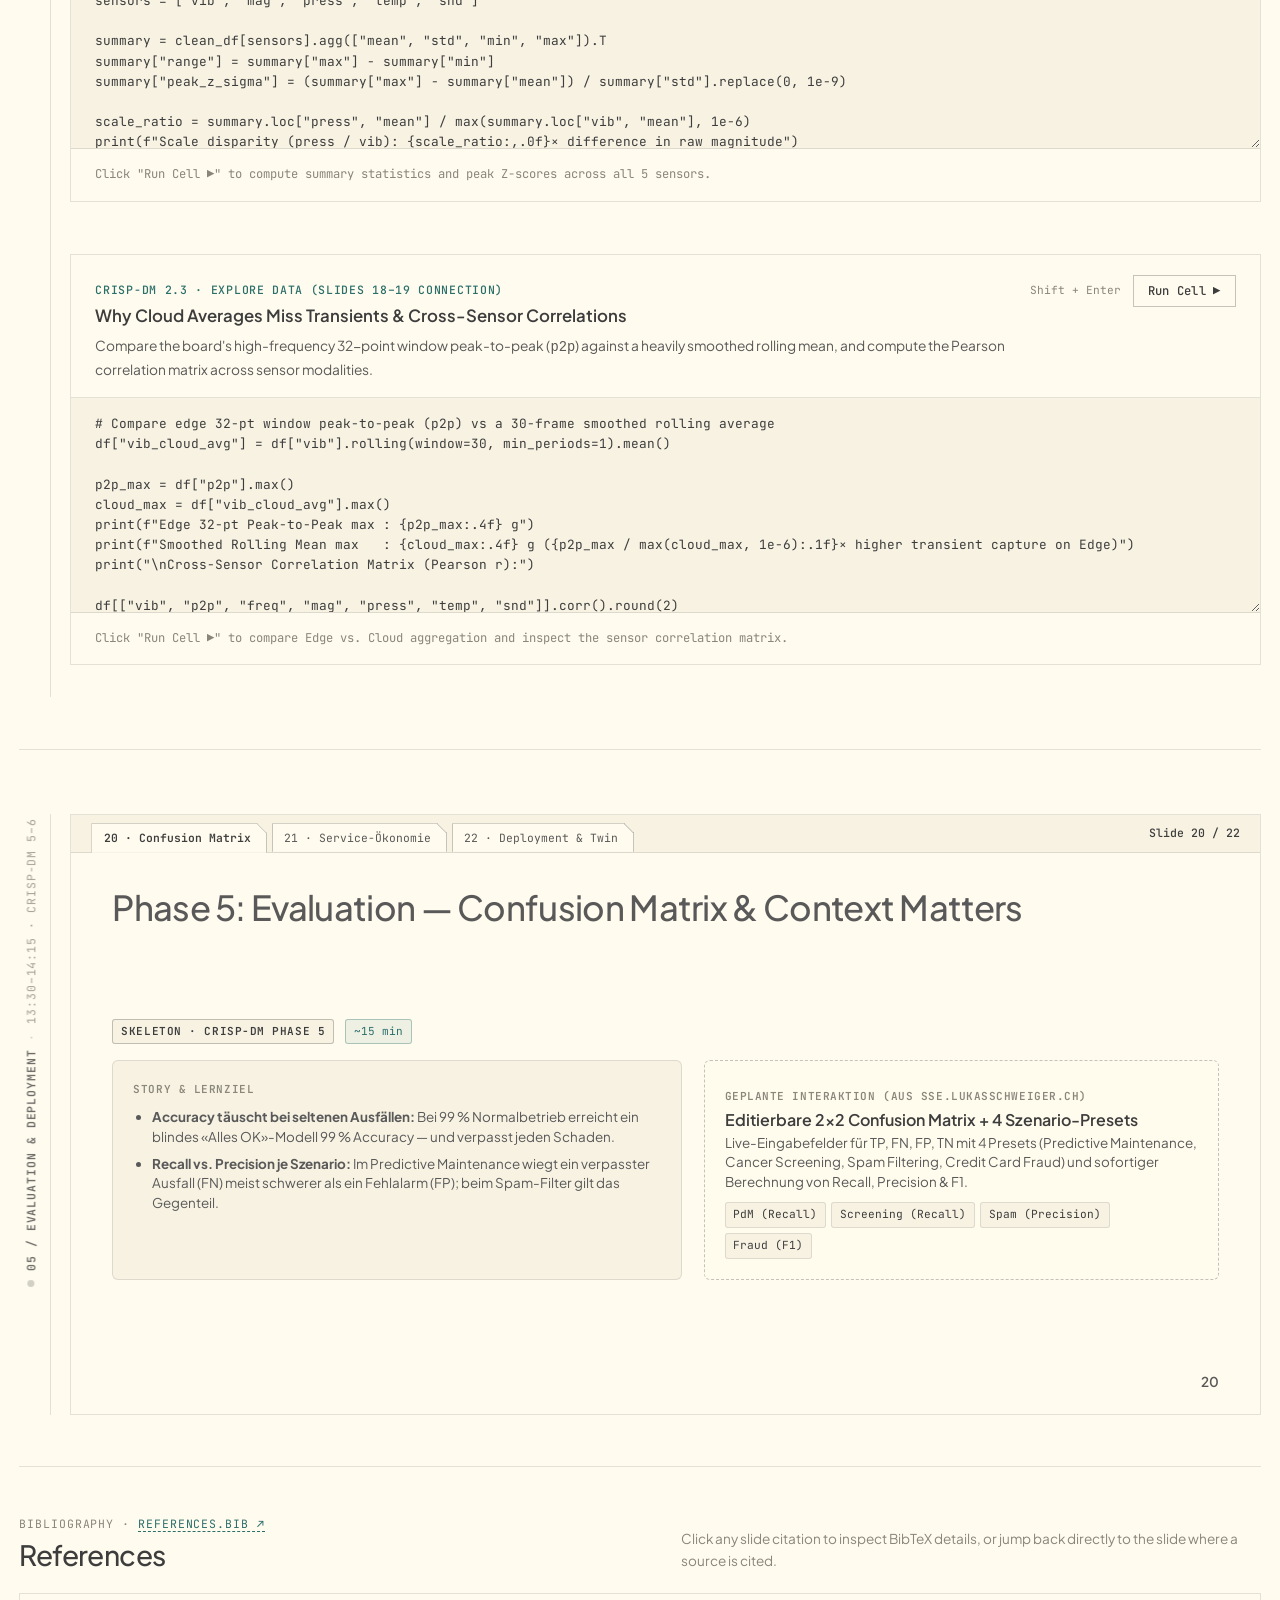
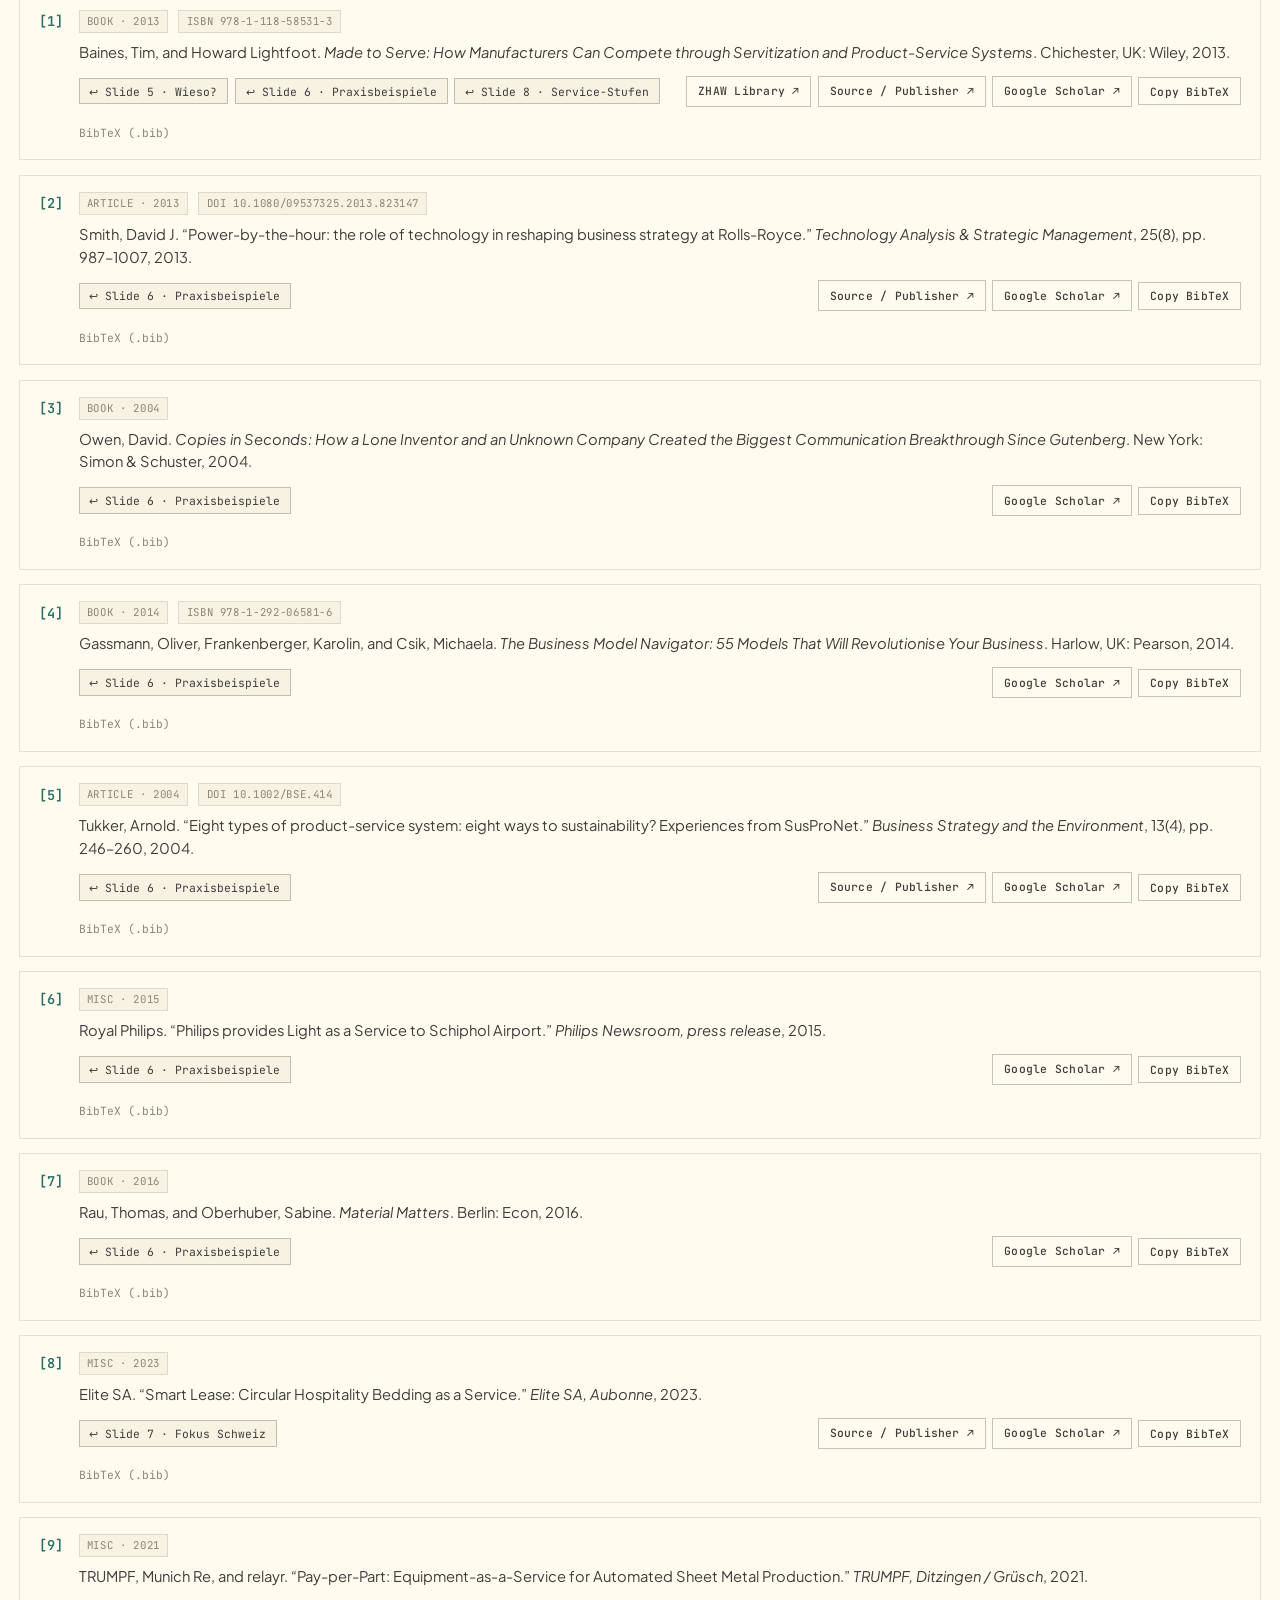
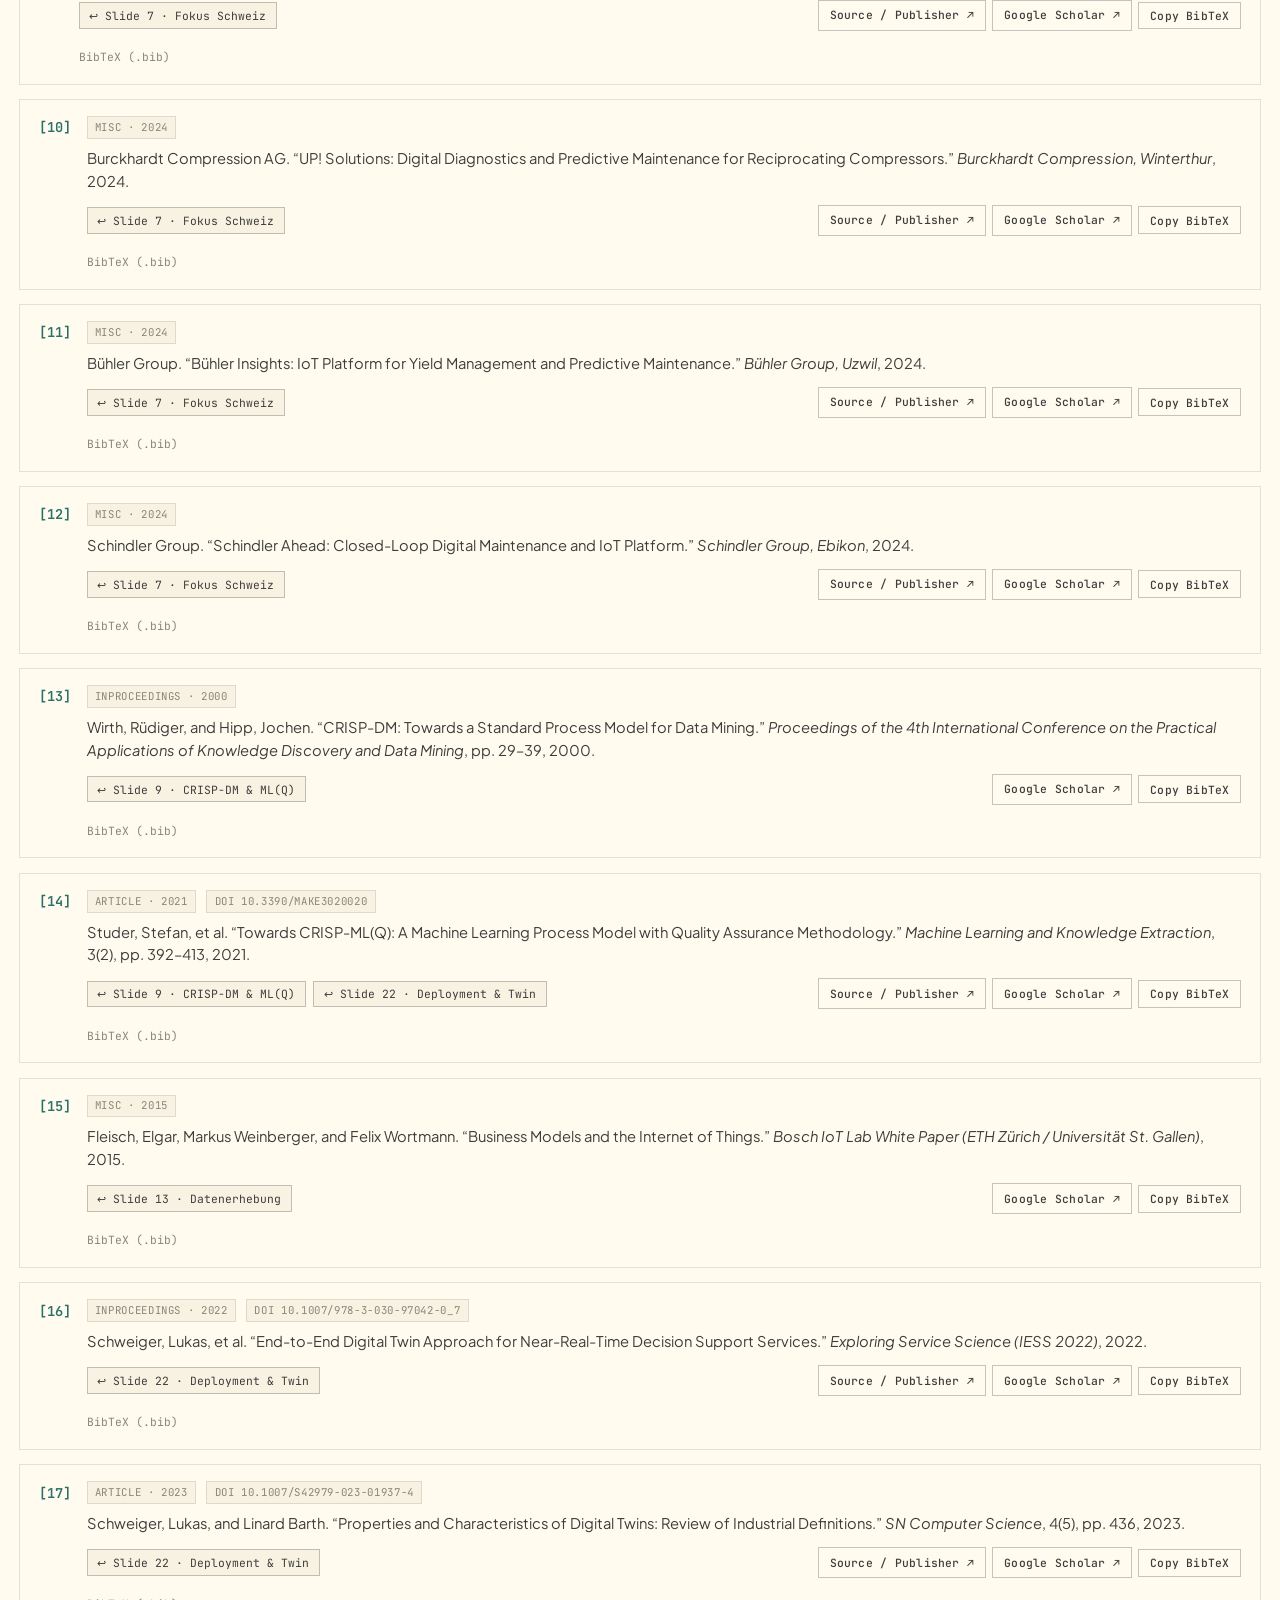
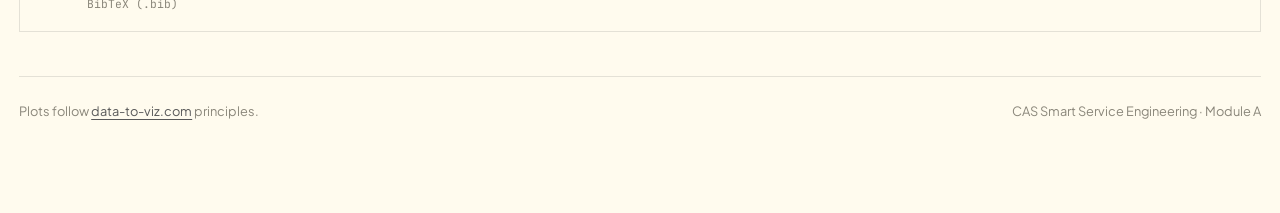
==== commit bedfc44b: "feat(web): add 6-section lecture flow skeleton, Einstieg slides, and synced speaker notes" ====
--- a/docs/index.html
+++ b/docs/index.html
@@ -1,28 +1,30 @@
 <!DOCTYPE html>
-<html lang="en">
+<html lang="de">
 <head>
   <meta charset="UTF-8" />
   <meta name="viewport" content="width=device-width, initial-scale=1.0" />
-  <title>Data-to-Service — Edge AI Telemetry & Sensor Map</title>
+  <title>Data-to-Service — CAS Smart Service Engineering (Tag 4)</title>
   <link rel="preconnect" href="https://fonts.googleapis.com" />
   <link rel="preconnect" href="https://fonts.gstatic.com" crossorigin />
   <link href="https://fonts.googleapis.com/css2?family=JetBrains+Mono:wght@400;500;600&family=Plus+Jakarta+Sans:wght@400;500;600&display=swap" rel="stylesheet" />
-  <link rel="stylesheet" href="styles.css?v=53" />
+  <link rel="stylesheet" href="styles.css?v=56" />
 </head>
 <body>
   <div class="page-container">
     <!-- Minimalist Top Header -->
     <header class="site-header">
       <div class="brand-meta">
-        <span class="brand-tag">CAS Smart Service Engineering · Day 4</span>
-        <span class="brand-title">Data-to-Service: Edge AI Hardware Setup</span>
+        <span class="brand-tag">CAS Smart Service Engineering · Tag 4</span>
+        <span class="brand-title">Data-to-Service: BI Case Manufacturing</span>
       </div>
       <div class="header-right">
         <nav class="header-nav" aria-label="Section navigation">
+          <a href="#einstieg">00 / Einstieg</a>
           <a href="#servitization">01 / Servitization</a>
-          <a href="#explanation">02 / Explanation</a>
-          <a href="#dataviz">03 / Board &amp; Data Viz</a>
-          <a href="#crispdm">04 / CRISP-DM Lab</a>
+          <a href="#business">02 / Business</a>
+          <a href="#data-understanding">03 / Data</a>
+          <a href="#modeling">04 / Prep &amp; ML</a>
+          <a href="#evaluation">05 / Eval &amp; Deploy</a>
           <a href="https://github.com/lukasSchweiger/data-to-service" target="_blank" rel="noopener">GitHub Repo ↗</a>
         </nav>
         <button id="btnBeamerMode" class="btn btn-beamer" type="button" aria-pressed="false" title="Start Presentation Mode (Shortcut: P)">Start Presentation Mode</button>
@@ -36,9 +38,175 @@
          ==================================================================== -->
     <main id="sectionsContainer" class="sections-stack">
     <!-- ====================================================================
-         TOPIC SECTION: SERVITIZATION
+         TOPIC SECTION 00: EINSTIEG, AGENDA & TAGESZIELE
          ==================================================================== -->
-    <section id="servitization" class="section-block" data-section-title="Servitization" data-section-subtitle="Einführung" data-nav-label="Servitization">
+    <section id="einstieg" class="section-block" data-section-zero="true" data-section-title="Einstieg" data-section-subtitle="09:00–09:10" data-nav-label="Einstieg">
+      <aside class="section-rail" aria-label="Section position indicator">
+        <div class="section-rail-sticky">
+          <span class="section-rail-dot" aria-hidden="true"></span>
+          <span class="section-rail-index">00 / Einstieg</span>
+          <span class="section-rail-sep" aria-hidden="true">·</span>
+          <span class="section-rail-sub">09:00–09:10</span>
+        </div>
+      </aside>
+      <div class="section-body">
+        <div class="section-stage orig-stage-only" data-waypoint="stage">
+          <div class="stage-visual-card orig-slide-deck" data-stage-for="einstieg">
+            <div class="stage-card-topbar">
+              <div class="stage-step-pills" role="tablist" aria-label="Einstieg slides">
+                <button class="stage-step-btn is-active" type="button" data-step="0" role="tab" aria-selected="true">1 · Vorstellung</button>
+                <button class="stage-step-btn" type="button" data-step="1" role="tab" aria-selected="false">2 · Agenda</button>
+                <button class="stage-step-btn" type="button" data-step="2" role="tab" aria-selected="false">3 · Tagesziele</button>
+              </div>
+              <span class="stage-step-counter" data-prefix="Slide">Slide 1 / 22</span>
+            </div>
+
+            <div class="stage-panels orig-slide-panels">
+              <!-- Slide 1: Kurzvorstellung Dozent -->
+              <div class="stage-step-panel orig-slide-panel is-active" data-step="0" data-slide-tab="Vorstellung">
+                <div>
+                  <div class="einstieg-kicker">CAS Smart Service Engineering · Tag 4 · Dozent</div>
+                  <h1 class="orig-slide-title">Dr. Lukas Schweiger</h1>
+                  <p class="einstieg-meta">Industrieerfahrung, akademischer Hintergrund &amp; Fokus in Forschung und Lehre</p>
+                </div>
+
+                <div class="intro-grid">
+                  <div class="intro-card">
+                    <div class="intro-card-label">Praxis &amp; Industrie</div>
+                    <ul class="intro-list">
+                      <li class="intro-item">
+                        <span class="intro-item-main">Roche Diagnostics</span>
+                        <span class="intro-item-sub">Medizintechnik &amp; Diagnostik</span>
+                      </li>
+                      <li class="intro-item">
+                        <span class="intro-item-main">ZHAW School of Engineering</span>
+                        <span class="intro-item-sub">Forschung &amp; Lehre Smart Service Engineering</span>
+                      </li>
+                      <li class="intro-item">
+                        <span class="intro-item-main">Migros-Genossenschafts-Bund</span>
+                        <span class="intro-item-sub">Industrie- &amp; Handelsumfeld</span>
+                      </li>
+                      <li class="intro-item">
+                        <span class="intro-item-main">Burckhardt Compression</span>
+                        <span class="intro-item-sub">Grosskompressoren &amp; Service-Business</span>
+                      </li>
+                      <li class="intro-item">
+                        <span class="intro-item-main">Bircher Reglomat AG</span>
+                        <span class="intro-item-sub">Sensorik &amp; Automatisierung</span>
+                      </li>
+                      <li class="intro-item">
+                        <span class="intro-item-main">Rheinmetall Air Defence</span>
+                        <span class="intro-item-sub">Systemengineering</span>
+                      </li>
+                    </ul>
+                  </div>
+
+                  <div class="intro-card">
+                    <div class="intro-card-label">Ausbildung</div>
+                    <ul class="intro-list">
+                      <li class="intro-item">
+                        <span class="intro-item-main">Doktor (Ph.D.), Smart Industry</span>
+                        <span class="intro-item-sub">Digital Twins &amp; datengetriebene Services</span>
+                      </li>
+                      <li class="intro-item">
+                        <span class="intro-item-main">Master of Science in Engineering</span>
+                        <span class="intro-item-sub">Business Engineering &amp; Production</span>
+                      </li>
+                      <li class="intro-item">
+                        <span class="intro-item-main">Bachelor of Science (BSc)</span>
+                        <span class="intro-item-sub">Wirtschaftsingenieurwesen</span>
+                      </li>
+                      <li class="intro-item">
+                        <span class="intro-item-main">Konstrukteur EFZ</span>
+                        <span class="intro-item-sub">Mechanische Grundausbildung</span>
+                      </li>
+                    </ul>
+                  </div>
+
+                  <div class="intro-card">
+                    <div class="intro-card-label">Fokus &amp; Freizeit</div>
+                    <ul class="intro-list">
+                      <li class="intro-item">
+                        <span class="intro-item-main">Smart Service Engineering</span>
+                        <span class="intro-item-sub">Von Produkten zu messbaren Service-Leistungen</span>
+                      </li>
+                      <li class="intro-item">
+                        <span class="intro-item-main">Digital Twins</span>
+                        <span class="intro-item-sub">Entscheidungsunterstützung im After-Sales</span>
+                      </li>
+                      <li class="intro-item">
+                        <span class="intro-item-main">Predictive Maintenance &amp; Edge AI</span>
+                        <span class="intro-item-sub">Sensorphysik, Anomalie-Erkennung &amp; Service-P&amp;L</span>
+                      </li>
+                    </ul>
+                    <div class="intro-leisure-placeholder">
+                      <strong>Freizeit / Persönliche Highlights</strong>
+                      Optional ergänzbar (z. B. Hobbys oder persönliche Anekdote für den Einstieg).
+                    </div>
+                  </div>
+                </div>
+              </div>
+
+              <!-- Slide 2: Tagesagenda -->
+              <div class="stage-step-panel orig-slide-panel" data-step="1" data-slide-tab="Agenda">
+                <div>
+                  <div class="einstieg-kicker">CAS Smart Service Engineering · Modul A: Data-Specific Service Design · Tag 4</div>
+                  <h2 class="orig-slide-title">Tagesagenda (09:00 – 14:15 Uhr)</h2>
+                  <p class="einstieg-meta">BI Case Manufacturing: Vom physischen Produkt zum datenbasierten Service</p>
+                </div>
+
+                <div class="einstieg-agenda-solo">
+                  <ul class="einstieg-agenda-list">
+                    <li class="einstieg-agenda-row"><span class="einstieg-time">09:00 – 09:10</span><span class="einstieg-block-tag">00</span><span>Begrüssung, Kurzvorstellung &amp; Tagesziele</span></li>
+                    <li class="einstieg-agenda-row"><span class="einstieg-time">09:10 – 09:55</span><span class="einstieg-block-tag">01</span><span>Servitization: Was, Wieso, Praxis, Fokus Schweiz &amp; Service-Stufen</span></li>
+                    <li class="einstieg-agenda-row is-break"><span class="einstieg-time">09:55 – 10:05</span><span>Pause</span></li>
+                    <li class="einstieg-agenda-row"><span class="einstieg-time">10:05 – 10:50</span><span class="einstieg-block-tag">02</span><span>Datennutzung im industriellen Service, CRISP-DM / ML(Q) &amp; Business Case</span></li>
+                    <li class="einstieg-agenda-row is-break"><span class="einstieg-time">10:50 – 11:00</span><span>Pause</span></li>
+                    <li class="einstieg-agenda-row"><span class="einstieg-time">11:00 – 11:45</span><span class="einstieg-block-tag">03</span><span>Data Understanding: Live-Sensorik am Lüfter → 100-Maschinen-Flotte</span></li>
+                    <li class="einstieg-agenda-row is-break"><span class="einstieg-time">11:45 – 11:55</span><span>Pause</span></li>
+                    <li class="einstieg-agenda-row"><span class="einstieg-time">11:55 – 12:40</span><span class="einstieg-block-tag">04</span><span>Data Preparation &amp; Modeling (Python im Browser)</span></li>
+                    <li class="einstieg-agenda-row is-break"><span class="einstieg-time">12:40 – 13:30</span><span>Mittagspause</span></li>
+                    <li class="einstieg-agenda-row"><span class="einstieg-time">13:30 – 14:15</span><span class="einstieg-block-tag">05</span><span>Evaluation (CHF), Deployment, Digital Twin &amp; Abschluss</span></li>
+                  </ul>
+                </div>
+              </div>
+
+              <!-- Slide 3: Tagesziele -->
+              <div class="stage-step-panel orig-slide-panel" data-step="2" data-slide-tab="Tagesziele">
+                <div>
+                  <div class="einstieg-kicker">CAS Smart Service Engineering · Tag 4 · Lernziele</div>
+                  <h2 class="orig-slide-title">Tagesziele: Kennen · Verstehen · Anwenden</h2>
+                  <p class="einstieg-meta">Was Sie am Ende des Tages mitnehmen — von der Servitization-Strategie bis zur eigenen Predictive-Maintenance-Evaluation</p>
+                </div>
+
+                <div class="einstieg-goals-3col">
+                  <div class="einstieg-goal-card">
+                    <div class="einstieg-goal-label">Kennen</div>
+                    <h3 class="einstieg-goal-title">Konzepte &amp; Prozess-Backbone</h3>
+                    <p>Servitization-Stufen (Base, Intermediate, Advanced), Smart Product Stack (Ebene 1–5) sowie CRISP-DM &amp; CRISP-ML(Q) als durchgängiger Projektstandard.</p>
+                  </div>
+                  <div class="einstieg-goal-card">
+                    <div class="einstieg-goal-label">Verstehen</div>
+                    <h3 class="einstieg-goal-title">Physik, Daten &amp; Service-P&amp;L</h3>
+                    <p>Warum Service-Risikotransfer verlässliche Sensorik braucht, weshalb 1h-Mittelwerte Stösse verpassen und wie Fehlalarme vs. Ausfälle (CHF) ML-Modelle steuern.</p>
+                  </div>
+                  <div class="einstieg-goal-card">
+                    <div class="einstieg-goal-label">Anwenden</div>
+                    <h3 class="einstieg-goal-title">Sensor-Teststand bis ML-Evaluation</h3>
+                    <p>Live-Sensordaten am Lüfter-Teststand erfassen &amp; kalibrieren, Feature Engineering / Splits einordnen und Predictive-Maintenance-Modelle in Python evaluieren.</p>
+                  </div>
+                </div>
+              </div>
+            </div>
+          </div>
+        </div>
+      </div>
+    </section>
+
+    <!-- ====================================================================
+         TOPIC SECTION 01: SERVITIZATION (Approved Slides 2–6)
+         ==================================================================== -->
+    <section id="servitization" class="section-block" data-section-title="Servitization" data-section-subtitle="09:10–09:55 · Einführung" data-nav-label="Servitization">
       <aside class="section-rail" aria-label="Section position indicator">
         <div class="section-rail-sticky">
           <span class="section-rail-dot" aria-hidden="true"></span>
@@ -1174,401 +1342,353 @@
     </section>
 
     <!-- ====================================================================
-         TOPIC SECTION: EXPLANATION (What We Built & How It Works)
+         TOPIC SECTION 02: DATENNUTZUNG & BUSINESS UNDERSTANDING
          ==================================================================== -->
-    <section id="explanation" class="section-block" data-section-title="Explanation" data-section-subtitle="Current Setup" data-nav-label="Explanation">
+    <section id="business" class="section-block" data-section-title="Datennutzung &amp; Business" data-section-subtitle="10:05–10:50 · CRISP-DM 1" data-nav-label="Business">
       <aside class="section-rail" aria-label="Section position indicator">
         <div class="section-rail-sticky">
           <span class="section-rail-dot" aria-hidden="true"></span>
-          <span class="section-rail-index">01 / Explanation</span>
+          <span class="section-rail-index">02 / Datennutzung &amp; Business</span>
           <span class="section-rail-sep" aria-hidden="true">·</span>
-          <span class="section-rail-sub">Current Setup</span>
+          <span class="section-rail-sub">10:05–10:50 · CRISP-DM 1</span>
+        </div>
+      </aside>
+      <div class="section-body">
+        <div class="section-stage orig-stage-only" data-waypoint="stage">
+          <div class="stage-visual-card orig-slide-deck" data-stage-for="business">
+            <div class="stage-card-topbar">
+              <div class="stage-step-pills" role="tablist" aria-label="Datennutzung und Business Understanding Slides">
+                <button class="stage-step-btn is-active" type="button" data-step="0" role="tab" aria-selected="true">7 · CRISP-DM &amp; ML(Q)</button>
+                <button class="stage-step-btn" type="button" data-step="1" role="tab" aria-selected="false">8 · Business Case</button>
+                <button class="stage-step-btn" type="button" data-step="2" role="tab" aria-selected="false">9 · Stakeholder</button>
+                <button class="stage-step-btn" type="button" data-step="3" role="tab" aria-selected="false">10 · Wartung</button>
+              </div>
+              <span class="stage-step-counter" data-prefix="Slide">Slide 7 / 20</span>
+            </div>
+
+            <div class="stage-panels orig-slide-panels">
+              <!-- Slide 7: CRISP-DM & CRISP-ML(Q) -->
+              <div class="stage-step-panel orig-slide-panel is-active" data-step="0" data-slide-tab="CRISP-DM &amp; ML(Q)">
+                <div>
+                  <h2 class="orig-slide-title">Datennutzung im Industriellen Service — CRISP-DM &amp; CRISP-ML(Q)</h2>
+                </div>
+                <div class="skel-body">
+                  <div class="skel-meta-row">
+                    <span class="skel-badge">Skeleton · Struktur-Backbone</span>
+                    <span class="skel-time-badge">~10 min</span>
+                  </div>
+                  <div class="skel-grid">
+                    <div class="skel-card">
+                      <span class="skel-card-label">Story &amp; Lernziel</span>
+                      <ul class="skel-list">
+                        <li><strong>CRISP-DM als roter Faden:</strong> Die sechs Phasen strukturieren den gesamten Tag — von Business Understanding bis Deployment.</li>
+                        <li><strong>Warum CRISP-ML(Q) heute dazugehört:</strong> Im laufenden Industrieservice endet das Projekt nicht beim Go-Live; Quality Gates sowie Drift-Monitoring schliessen den Kreis.</li>
+                        <li><strong>Brücke zu Servitization:</strong> Erst das Zusammenspiel aus Service-Ziel und Datenprozess macht Advanced Services kalkulierbar.</li>
+                      </ul>
+                    </div>
+                    <div class="skel-widget-box">
+                      <div>
+                        <span class="skel-card-label">Geplante Interaktion (aus sse.lukasschweiger.ch)</span>
+                        <h3 class="skel-widget-title">Interaktiver 6-Phasen-CRISP-DM-Zyklus + CRISP-ML(Q) Quality Gates</h3>
+                        <p class="skel-widget-desc">Klickbarer 3×2-Prozesszyklus mit PdM-Leitfragen je Phase, direktem Sprung in die Ziel-Sektion und zuschaltbarem CRISP-ML(Q) Drift-/Monitoring-Layer nach dem Deployment.</p>
+                      </div>
+                      <div class="skel-pills-row">
+                        <span class="skel-pill">1. Business</span>
+                        <span class="skel-pill">2. Data</span>
+                        <span class="skel-pill">3. Prep</span>
+                        <span class="skel-pill">4. Modeling</span>
+                        <span class="skel-pill">5. Eval</span>
+                        <span class="skel-pill">6. Deploy + Drift</span>
+                      </div>
+                    </div>
+                  </div>
+                </div>
+                <div class="orig-slide-footer">
+                  <span class="orig-slide-citation">
+                    <span data-cite="wirth2000crisp"></span> · <span data-cite="studer2021crispmlq"></span>
+                  </span>
+                  <span class="orig-slide-num" aria-label="Slide 7">7</span>
+                </div>
+              </div>
+
+              <!-- Slide 8: Business Case (Swiss Industrial Fan SME, Starting at Zero Data) -->
+              <div class="stage-step-panel orig-slide-panel" data-step="1" data-slide-tab="Business Case">
+                <div>
+                  <h2 class="orig-slide-title">Business Understanding: Schweizer Industrie-Ventilatoren-KMU</h2>
+                </div>
+                <div class="skel-body">
+                  <div class="skel-meta-row">
+                    <span class="skel-badge">Skeleton · CRISP-DM Phase 1</span>
+                    <span class="skel-time-badge">~10 min</span>
+                  </div>
+                  <div class="skel-grid">
+                    <div class="skel-card">
+                      <span class="skel-card-label">Story &amp; Ausgangslage (Start bei 0 Daten)</span>
+                      <ul class="skel-list">
+                        <li><strong>Ausgangspunkt ohne Altdaten:</strong> Ein Schweizer Hersteller industrieller Ventilatoren verkauft bisher Anlagen (Base Service) und will Verfügbarkeitsverträge anbieten (Intermediate → Advanced).</li>
+                        <li><strong>Etappe A — Pilot am Prüfstand:</strong> 1 Ventilator + Arduino-Sensorik (heute live im Hörsaal), um zuerst physische Fehlerbilder messbar zu machen.</li>
+                        <li><strong>Etappe B — Zeitsprung +12 Monate:</strong> Nach erfolgreichem Pilot laufen 100 Feldmaschinen mit denselben 5 Sensoren für das Flotten-ML.</li>
+                      </ul>
+                    </div>
+                    <div class="skel-widget-box">
+                      <div>
+                        <span class="skel-card-label">Geplante Visualisierung</span>
+                        <h3 class="skel-widget-title">Zweistufiger Case-Bogen: 0 Daten → Pilot → 100-Maschinen-Flotte</h3>
+                        <p class="skel-widget-desc">Kompakte Case-Karte mit Ausgangssituation, wirtschaftlichem Service-Ziel (ungeplante Stillstände vs. geplante Einsätze) und klarer Brücke zwischen Live-Hardware und Nachmittags-ML.</p>
+                      </div>
+                      <div class="skel-pills-row">
+                        <span class="skel-pill">Start: 0 Datensätze</span>
+                        <span class="skel-pill">Pilot: 1 Lüfter + ABX00069</span>
+                        <span class="skel-pill">Rollout: 100 Maschinen</span>
+                      </div>
+                    </div>
+                  </div>
+                </div>
+                <div class="orig-slide-footer">
+                  <span class="orig-slide-citation"></span>
+                  <span class="orig-slide-num" aria-label="Slide 8">8</span>
+                </div>
+              </div>
+
+              <!-- Slide 9: Stakeholder Profiles & Conflicts -->
+              <div class="stage-step-panel orig-slide-panel" data-step="2" data-slide-tab="Stakeholder">
+                <div>
+                  <h2 class="orig-slide-title">Stakeholder-Perspektiven &amp; Zielkonflikte</h2>
+                </div>
+                <div class="skel-body">
+                  <div class="skel-meta-row">
+                    <span class="skel-badge">Skeleton · CRISP-DM Phase 1</span>
+                    <span class="skel-time-badge">~10 min</span>
+                  </div>
+                  <div class="skel-grid">
+                    <div class="skel-card">
+                      <span class="skel-card-label">Story &amp; Lernziel</span>
+                      <ul class="skel-list">
+                        <li><strong>Unterschiedliche Erfolgskriterien:</strong> Geschäftsleitung (P&amp;L-Marge), Serviceleitung (First-Time-Fix &amp; Tourenplanung), Technik/F&amp;E (physikalische Ursache) und Industriekunde (garantierter Luftstrom).</li>
+                        <li><strong>Frühe Übersetzung ins Datenprojekt:</strong> Wer keinen Zielkonflikt benennt, optimiert später auf die falsche Metrik (z. B. reine Accuracy statt CHF-Servicekosten).</li>
+                      </ul>
+                    </div>
+                    <div class="skel-widget-box">
+                      <div>
+                        <span class="skel-card-label">Geplante Interaktion</span>
+                        <h3 class="skel-widget-title">4 klickbare Stakeholder-Karten (Rolle → Frage → KPI)</h3>
+                        <p class="skel-widget-desc">Karten für Geschäftsleitung, Serviceleitung, Konstruktion/F&amp;E und Betreiber zeigen jeweils Kernfrage, Datenbedarf und Toleranz gegenüber Fehlalarmen vs. Ausfällen.</p>
+                      </div>
+                      <div class="skel-pills-row">
+                        <span class="skel-pill">Geschäftsleitung</span>
+                        <span class="skel-pill">Serviceleitung</span>
+                        <span class="skel-pill">Technik / F&amp;E</span>
+                        <span class="skel-pill">Industriekunde</span>
+                      </div>
+                    </div>
+                  </div>
+                </div>
+                <div class="orig-slide-footer">
+                  <span class="orig-slide-citation"></span>
+                  <span class="orig-slide-num" aria-label="Slide 9">9</span>
+                </div>
+              </div>
+
+              <!-- Slide 10: Maintenance Strategies -->
+              <div class="stage-step-panel orig-slide-panel" data-step="3" data-slide-tab="Wartung">
+                <div>
+                  <h2 class="orig-slide-title">Maintenance Strategien: Von Reactive bis Predictive</h2>
+                </div>
+                <div class="skel-body">
+                  <div class="skel-meta-row">
+                    <span class="skel-badge">Skeleton · Entscheidungslogik</span>
+                    <span class="skel-time-badge">~15 min</span>
+                  </div>
+                  <div class="skel-grid">
+                    <div class="skel-card">
+                      <span class="skel-card-label">Story &amp; Lernziel</span>
+                      <ul class="skel-list">
+                        <li><strong>Vier Reifegrade einordnen:</strong> Reactive (Run-to-Failure), Preventive / Age-based (fixe Intervalle), Condition-based (Schwellwerte) und Predictive Maintenance (Vorlaufzeit aus Mustern).</li>
+                        <li><strong>Opportunistic &amp; nicht-ideale Wartung:</strong> Warum Servicefenster in der Realität gebündelt werden und Wartung manchmal selbst neue Fehler einführt.</li>
+                        <li><strong>Kopplung an Slide 8:</strong> Ab Intermediate/Advanced Service entscheidet der Übergang zu Condition- &amp; Predictive Maintenance über die Marge.</li>
+                      </ul>
+                    </div>
+                    <div class="skel-widget-box">
+                      <div>
+                        <span class="skel-card-label">Geplante Visualisierung</span>
+                        <h3 class="skel-widget-title">P-F-Kurve &amp; Reifegrad-Vergleich (Kosten vs. Datenbedarf)</h3>
+                        <p class="skel-widget-desc">Interaktiver Vergleich der Strategien entlang Lebenszykluskosten, erforderlicher Sensorik und Vorlaufzeit (Lead Time) bis zum Ausfall.</p>
+                      </div>
+                      <div class="skel-pills-row">
+                        <span class="skel-pill">Reactive</span>
+                        <span class="skel-pill">Age-based</span>
+                        <span class="skel-pill">Condition-based</span>
+                        <span class="skel-pill">Predictive</span>
+                      </div>
+                    </div>
+                  </div>
+                </div>
+                <div class="orig-slide-footer">
+                  <span class="orig-slide-citation"></span>
+                  <span class="orig-slide-num" aria-label="Slide 10">10</span>
+                </div>
+              </div>
+            </div>
+          </div>
+        </div>
+      </div>
+    </section>
+
+    <!-- ====================================================================
+         TOPIC SECTION 03: DATA UNDERSTANDING (LIVE PILOT -> 100-MACHINE FLEET)
+         ==================================================================== -->
+    <section id="data-understanding" class="section-block" data-section-title="Data Understanding" data-section-subtitle="11:00–11:45 · CRISP-DM 2" data-nav-label="Data">
+      <aside class="section-rail" aria-label="Section position indicator">
+        <div class="section-rail-sticky">
+          <span class="section-rail-dot" aria-hidden="true"></span>
+          <span class="section-rail-index">03 / Data Understanding</span>
+          <span class="section-rail-sep" aria-hidden="true">·</span>
+          <span class="section-rail-sub">11:00–11:45 · CRISP-DM 2</span>
         </div>
       </aside>
       <div class="section-body">
         <!-- WAYPOINT 1: Slide-Style Section Stage -->
-        <div class="section-stage" data-waypoint="stage">
-          <header class="section-intro">
-            <div class="section-eyebrow">
-              <span class="section-eyebrow-index">01 / Explanation</span>
-              <span class="section-eyebrow-sep" aria-hidden="true">·</span>
-              <span class="section-eyebrow-sub">Current Setup</span>
+        <div class="section-stage orig-stage-only" data-waypoint="stage">
+          <div class="stage-visual-card orig-slide-deck" data-stage-for="data-understanding">
+            <div class="stage-card-topbar">
+              <div class="stage-step-pills" role="tablist" aria-label="Data Understanding Slides">
+                <button class="stage-step-btn is-active" type="button" data-step="0" role="tab" aria-selected="true">11 · Datenerhebung</button>
+                <button class="stage-step-btn" type="button" data-step="1" role="tab" aria-selected="false">12 · Pilot-Sensorik</button>
+                <button class="stage-step-btn" type="button" data-step="2" role="tab" aria-selected="false">13 · Flotten-Zeitsprung</button>
+              </div>
+              <span class="stage-step-counter" data-prefix="Slide">Slide 11 / 20</span>
             </div>
-            <h1 class="hero-headline">From 1-hour cloud averages to real-time sensor physics on the edge.</h1>
-            <p class="lead-paragraph">
-              In our classic manufacturing case (Slides 18–19), telemetry from 100 precision machines is aggregated into 1-hour cloud means—washing out high-frequency bearing and spindle anomalies. Here, we move <em>Ebene 4 (Analyse)</em> directly onto an <strong>Arduino Nano 33 BLE Sense Rev2 (ABX00069)</strong>, streaming five physical sensor modalities directly into this page via Web Serial or Bluetooth Low Energy.
-            </p>
-          </header>
-
-          <div class="stage-visual-card" data-stage-for="explanation">
-            <div class="stage-card-topbar">
-              <div class="stage-step-pills" role="tablist" aria-label="Explanation visual steps">
-                <button class="stage-step-btn is-active" type="button" data-step="0" role="tab" aria-selected="true">4 · Cloud Blindspot</button>
-                <button class="stage-step-btn" type="button" data-step="1" role="tab" aria-selected="false">5 · Ebene 4 on Edge</button>
-                <button class="stage-step-btn" type="button" data-step="2" role="tab" aria-selected="false">6 · Zero-Backend Link</button>
-              </div>
-              <span class="stage-step-counter">Slide 4 / 12</span>
+
+            <div class="stage-panels orig-slide-panels">
+              <!-- Slide 11: Data Collection & Smart Product Stack -->
+              <div class="stage-step-panel orig-slide-panel is-active" data-step="0" data-slide-tab="Datenerhebung">
+                <div>
+                  <h2 class="orig-slide-title">Phase 2a: Datenerhebung &amp; Smart Product Stack (Ebene 1–5)</h2>
+                </div>
+                <div class="skel-body">
+                  <div class="skel-meta-row">
+                    <span class="skel-badge">Skeleton · CRISP-DM Phase 2a</span>
+                    <span class="skel-time-badge">~15 min</span>
+                  </div>
+                  <div class="skel-grid">
+                    <div class="skel-card">
+                      <span class="skel-card-label">Story &amp; Leitfragen (Start bei 0 Daten)</span>
+                      <ul class="skel-list">
+                        <li><strong>Drei Kernfragen vor dem Messen:</strong> Welche Signale bilden den Verschleiss ab? Wie werden sie erfasst/gespeichert? Welche Qualitätsprobleme drohen im Feld?</li>
+                        <li><strong>Smart Product Stack (Ebene 1–5):</strong> Physischer Ventilator → Sensor/Aktor → Konnektivität → Analyse (Edge vs. Cloud) → Digitaler Service.</li>
+                        <li><strong>Warum Edge vor 1h-Cloud:</strong> Reine Stunden-Mittelwerte waschen kurze Stösse aus; 10-kHz-Rohdaten von 100 Maschinen sprengen Bandbreite und Shopfloor-IT.</li>
+                      </ul>
+                    </div>
+                    <div class="skel-widget-box">
+                      <div>
+                        <span class="skel-card-label">Geplante Visualisierung</span>
+                        <h3 class="skel-widget-title">Interaktiver Smart Product Stack + Cloud-1h-Blindspot-Diagramm</h3>
+                        <p class="skel-widget-desc">Klickbare Ebenen 1–5 (von Ventilator &amp; Arduino bis zum Service-Vertrag) kombiniert mit dem 250-Hz-Edge-vs.-1h-Cloud-Mittelwert-Vergleich.</p>
+                      </div>
+                      <div class="skel-pills-row">
+                        <span class="skel-pill">Ebene 1–5 Stack</span>
+                        <span class="skel-pill">Edge vs. 1h-Cloud</span>
+                        <span class="skel-pill">Data Quality Risiken</span>
+                      </div>
+                    </div>
+                  </div>
+                </div>
+                <div class="orig-slide-footer">
+                  <span class="orig-slide-citation"><span data-cite="fleisch2015iot"></span></span>
+                  <span class="orig-slide-num" aria-label="Slide 11">11</span>
+                </div>
+              </div>
+
+              <!-- Slide 12: Pilot Sensorik & Live Fan Faults -->
+              <div class="stage-step-panel orig-slide-panel" data-step="1" data-slide-tab="Pilot-Sensorik">
+                <div>
+                  <h2 class="orig-slide-title">Vom Lüfter zum Datenstrom: 5 Sensoren &amp; 4 Fehlerbilder</h2>
+                </div>
+                <div class="skel-body">
+                  <div class="skel-meta-row">
+                    <span class="skel-badge">Skeleton · Live Hardware / Emulator</span>
+                    <span class="skel-time-badge">~20 min (inkl. Live-Cockpit)</span>
+                  </div>
+                  <div class="skel-grid">
+                    <div class="skel-card">
+                      <span class="skel-card-label">Story &amp; Live-Demo darunter</span>
+                      <ul class="skel-list">
+                        <li><strong>5 Modalitäten auf dem ABX00069:</strong> Vibration/Gyro (<code>BMI270</code>), Magnetfluss/Last-Proxy (<code>BMM150</code>), Luftdruck (<code>LPS22HB</code>), Temp/Feuchte (<code>HS3003</code>) und Akustik (<code>MP34DT06JTR</code>).</li>
+                        <li><strong>4 physische Fehlerbilder am Lüfter:</strong> Unwucht am Rotorblatt, blockierter Luftstrom, loses Fundament und thermische/elektrische Überlast.</li>
+                        <li><strong>Kalibrierung &amp; Baseline:</strong> Befehl <code>'C'</code> lernt μ &amp; σ im Normalbetrieb, bevor im Live-Cockpit darunter Störungen injiziert und als CSV exportiert werden.</li>
+                      </ul>
+                    </div>
+                    <div class="skel-widget-box">
+                      <div>
+                        <span class="skel-card-label">Bereits aktiv im Lab darunter</span>
+                        <h3 class="skel-widget-title">Live-Cockpit: USB Serial · Web BLE · Benchtop-Emulator</h3>
+                        <p class="skel-widget-desc">Direkt unter diesen Slides läuft das interaktive 2D-Sensor-Board mit |Z|-Score-Lollipop-Chart, 5 Small Multiples, CSV-Export und manuellem Fault-Trigger.</p>
+                      </div>
+                      <div class="skel-pills-row">
+                        <span class="skel-pill">vib / p2p / gyro</span>
+                        <span class="skel-pill">mag</span>
+                        <span class="skel-pill">press</span>
+                        <span class="skel-pill">temp / hum</span>
+                        <span class="skel-pill">snd</span>
+                      </div>
+                    </div>
+                  </div>
+                </div>
+                <div class="orig-slide-footer">
+                  <span class="orig-slide-citation"></span>
+                  <span class="orig-slide-num" aria-label="Slide 12">12</span>
+                </div>
+              </div>
+
+              <!-- Slide 13: Fleet Time Jump (+12 Months) -->
+              <div class="stage-step-panel orig-slide-panel" data-step="2" data-slide-tab="Flotten-Zeitsprung">
+                <div>
+                  <h2 class="orig-slide-title">Phase 2b: Zeitsprung (+12 Monate) — 100-Maschinen-Flotte</h2>
+                </div>
+                <div class="skel-body">
+                  <div class="skel-meta-row">
+                    <span class="skel-badge">Skeleton · CRISP-DM Phase 2b</span>
+                    <span class="skel-time-badge">~10 min</span>
+                  </div>
+                  <div class="skel-grid">
+                    <div class="skel-card">
+                      <span class="skel-card-label">Story &amp; Übergang zum ML-Datensatz</span>
+                      <ul class="skel-list">
+                        <li><strong>Vom Pilot zur Flotte:</strong> Ein Jahr nach dem Lüfter-Teststand liefert eine Flotte von 100 Industrieventilatoren strukturierte Telemetrie mit exakt denselben Arduino-Sensoren.</li>
+                        <li><strong>Multi-Table-Realität:</strong> Automatische Sensor-Streams (<code>telemetry</code>, <code>errors</code>) treffen auf Stammdaten (<code>machines</code>) und manuelle Logbücher (<code>maintenance</code>, <code>failures</code>).</li>
+                        <li><strong>Verschlanktes Data Understanding:</strong> Fokus auf Skalenunterschiede (950 hPa vs. 0.0006 g), fehlende Werte, Jitter und starkes Klassen-Ungleichgewicht.</li>
+                      </ul>
+                    </div>
+                    <div class="skel-widget-box">
+                      <div>
+                        <span class="skel-card-label">Geplantes Schema &amp; Datensatz-Generator</span>
+                        <h3 class="skel-widget-title">5 verknüpfte Flotten-Tabellen (kompatibel mit Arduino-Sensorik)</h3>
+                        <p class="skel-widget-desc">Reproduzierbarer Datensatz (~80k–150k Zeilen für 1–3 s Training im Browser) mit allen 4 Lüfter-Fehlerklassen, Saisonalität und realen Logbuch-Eigenheiten.</p>
+                      </div>
+                      <div class="skel-pills-row">
+                        <span class="skel-pill">telemetry.csv</span>
+                        <span class="skel-pill">machines.csv</span>
+                        <span class="skel-pill">errors.csv</span>
+                        <span class="skel-pill">maintenance.csv</span>
+                        <span class="skel-pill">failures.csv</span>
+                      </div>
+                    </div>
+                  </div>
+                </div>
+                <div class="orig-slide-footer">
+                  <span class="orig-slide-citation"></span>
+                  <span class="orig-slide-num" aria-label="Slide 13">13</span>
+                </div>
+              </div>
             </div>
-
-            <div class="stage-panels">
-              <!-- Step 1: Cloud Averaging Blindspot -->
-              <div class="stage-step-panel is-active" data-step="0" data-slide-tab="Cloud Blindspot">
-                <div class="l-split-2col stage-split">
-                  <div class="stage-diagram-box">
-                    <div class="stage-diagram-caption">Bearing impact transient (250 Hz Edge vs. 1-hour Cloud Mean)</div>
-                    <svg viewBox="0 0 460 175" xmlns="http://www.w3.org/2000/svg" role="img" aria-label="Comparison showing a sharp high-frequency vibration spike captured on the edge but averaged away in a 1-hour cloud mean">
-                      <line x1="32" y1="20" x2="32" y2="142" stroke="rgba(89,89,89,0.28)" stroke-width="1" />
-                      <line x1="32" y1="142" x2="442" y2="142" stroke="rgba(89,89,89,0.28)" stroke-width="1" />
-                      <line x1="32" y1="54" x2="442" y2="54" stroke="rgba(181,68,52,0.35)" stroke-dasharray="4 4" />
-                      <text x="438" y="47" text-anchor="end" font-family="JetBrains Mono, monospace" font-size="9.5" fill="#b54434">Edge Anomaly Threshold</text>
-                      <!-- High-frequency Edge waveform with sharp bearing transient -->
-                      <polyline points="36,126 60,124 85,127 110,123 135,126 160,124 185,125 205,120 218,32 230,132 242,24 254,129 266,46 280,124 305,125 335,123 365,126 395,124 434,125" fill="none" stroke="#2b6f6b" stroke-width="2" />
-                      <!-- 1-Hour Cloud Mean line -->
-                      <line x1="36" y1="121" x2="434" y2="121" stroke="#b87d14" stroke-width="2.2" stroke-dasharray="6 3" />
-                      <circle cx="242" cy="24" r="4" fill="#b54434" />
-                      <text x="252" y="27" font-family="JetBrains Mono, monospace" font-size="10" font-weight="600" fill="#b54434">Transient captured (250 Hz)</text>
-                      <text x="342" y="114" font-family="JetBrains Mono, monospace" font-size="9.5" font-weight="600" fill="#b87d14">1-hr Cloud Mean ≈ flat</text>
-                      <text x="36" y="160" font-family="JetBrains Mono, monospace" font-size="9.5" fill="#8a867a">0 min</text>
-                      <text x="230" y="160" font-family="JetBrains Mono, monospace" font-size="9.5" fill="#8a867a">34 min (impact)</text>
-                      <text x="434" y="160" text-anchor="end" font-family="JetBrains Mono, monospace" font-size="9.5" fill="#8a867a">60 min</text>
-                    </svg>
-                  </div>
-                  <div class="stage-takeaways">
-                    <h3 class="stage-panel-heading">Why 1-Hour Cloud Telemetry Misses Early Faults</h3>
-                    <ul class="stage-bullets">
-                      <li><strong>Averaging washes out spikes:</strong> In the classic watch-industry case (<code>876,100</code> hourly rows across 100 machines), brief bearing or spindle shocks vanish inside a 60-minute mean.</li>
-                      <li><strong>Streaming raw audio/IMU fails at scale:</strong> Pushing 10 kHz raw waveforms from 100 machines 24/7 saturates bandwidth and hits shop-floor IT security walls.</li>
-                      <li><strong>Edge insight:</strong> Analyze fast physics locally on the microcontroller, and transmit only compact health state and Z-scores.</li>
-                    </ul>
-                  </div>
-                </div>
-              </div>
-
-              <!-- Step 2: Smart Product Stack Ebene 1-5 -->
-              <div class="stage-step-panel" data-step="1" data-slide-tab="Ebene 4 on Edge">
-                <div class="stage-panel-header-inline">
-                  <h3 class="stage-panel-heading">Fleisch Smart Product Stack (Slide 45): Moving Ebene 4 to the Device</h3>
-                  <span class="stage-chip-note">nRF52840 · 64 MHz Cortex-M4F</span>
-                </div>
-                <div class="stack-layers">
-                  <div class="stack-layer">
-                    <span class="stack-level">Ebene 5</span>
-                    <span class="stack-name">Smart Service</span>
-                    <span class="stack-detail">Predictive maintenance dispatch, CHF service cost matrix &amp; browser digital twin</span>
-                  </div>
-                  <div class="stack-layer is-highlighted">
-                    <span class="stack-level">Ebene 4 · On Edge</span>
-                    <span class="stack-name">Analyse (Moved onto ABX00069)</span>
-                    <span class="stack-detail">32-pt IMU windows (~250 Hz), RMS, dominant Hz, baseline Z-score &amp; state classification</span>
-                  </div>
-                  <div class="stack-layer">
-                    <span class="stack-level">Ebene 3</span>
-                    <span class="stack-name">Konnektivität</span>
-                    <span class="stack-detail">Compact 10 Hz JSON frames over Micro-USB Serial (<code>115200</code> baud) or BLE 5.0 (<code>CAS-PdM-Twin</code>)</span>
-                  </div>
-                  <div class="stack-layer">
-                    <span class="stack-level">Ebene 2</span>
-                    <span class="stack-name">Sensor / Aktor</span>
-                    <span class="stack-detail">5 onboard sensors (<code>BMI270</code>, <code>BMM150</code>, <code>LPS22HB</code>, <code>HS3003</code>, <code>MP34DT06JTR</code>) + RGB status LED</span>
-                  </div>
-                  <div class="stack-layer">
-                    <span class="stack-level">Ebene 1</span>
-                    <span class="stack-name">Physisches Ding</span>
-                    <span class="stack-detail">Precision rotating machine / Deltaco FT-532 fan surrogate (or desk benchtop rig)</span>
-                  </div>
-                </div>
-              </div>
-
-              <!-- Step 3: Zero-Backend Classroom Architecture -->
-              <div class="stage-step-panel" data-step="2" data-slide-tab="Zero-Backend Link">
-                <div class="stage-panel-header-inline">
-                  <h3 class="stage-panel-heading">One Static GitHub Pages App — Three Interchangeable Live Data Sources</h3>
-                  <span class="stage-chip-note">Identical 10 Hz JSON Contract</span>
-                </div>
-                <div class="l-grid-auto-sm stage-source-grid">
-                  <div class="stage-info-tile">
-                    <div class="stage-tile-tag">Mode 01 · Wired</div>
-                    <div class="stage-tile-title">Web Serial API</div>
-                    <p>Direct Micro-USB link via <code>navigator.serial</code> (<code>115200</code> baud) with live calibration command <code>'C'</code> back to the board.</p>
-                  </div>
-                  <div class="stage-info-tile">
-                    <div class="stage-tile-tag">Mode 02 · Untethered</div>
-                    <div class="stage-tile-title">Web Bluetooth LE</div>
-                    <p>Wireless GATT stream (<code>CAS-PdM-Twin</code>) from a powerbank-mounted Arduino directly into Chrome/Edge.</p>
-                  </div>
-                  <div class="stage-info-tile is-accent">
-                    <div class="stage-tile-tag">Mode 03 · Every Laptop</div>
-                    <div class="stage-tile-title">Virtual Benchtop Twin</div>
-                    <p>Physics-matched 10 Hz emulator so every student gets the exact same telemetry stream into charts &amp; Python <code>df</code>.</p>
-                  </div>
-                </div>
-              </div>
-            </div>
-          </div>
-        </div>
-
-        <!-- WAYPOINT 2: Deep Dive & Sensor Mapping -->
-        <div class="section-lab" data-waypoint="lab" data-lab-title="Toolchain &amp; Sensor Reference">
+          </div>
+        </div>
+
+        <!-- WAYPOINT 2: Live Hardware & Telemetry Charts Lab -->
+        <div class="section-lab" data-waypoint="lab" data-lab-title="Arduino &amp; Emulator Sensor-Cockpit">
           <div class="lab-waypoint-header">
-            <span class="lab-waypoint-tag">Deep Dive &amp; Reference</span>
-            <h3 class="lab-waypoint-title">5-Sensor Feature Map &amp; Toolchain Setup</h3>
-          </div>
-
-          <div class="lab-substep-bar" role="tablist" aria-label="Explanation lab screens">
-            <button class="lab-substep-btn is-active" type="button" data-lab-step="0">1 · 5-Sensor Feature Architecture</button>
-            <button class="lab-substep-btn" type="button" data-lab-step="1">2 · Arduino CLI &amp; Firmware Setup</button>
-          </div>
-
-          <div class="lab-step-pane is-beamer-pane" data-lab-step="0" data-step-title="5-Sensor Feature Architecture">
-            <!-- Sensor Mapping Reference Table -->
-            <div class="sensor-table-wrap">
-              <div class="table-caption">Sensor-to-Feature Architecture on Arduino Nano 33 BLE Sense Rev2 (ABX00069)</div>
-              <table class="editorial-table">
-                <thead>
-                  <tr>
-                    <th>Physical IC on Board</th>
-                    <th>JSON Key(s)</th>
-                    <th>Classic Slide 19 Equivalent</th>
-                    <th>Physical Quantity Measured</th>
-                    <th>Benchtop Test (Without Fan)</th>
-                  </tr>
-                </thead>
-                <tbody>
-                  <tr>
-                    <td data-label="Physical IC"><span class="sensor-dot" style="background: var(--c-vib)"></span><strong>Bosch BMI270</strong> (6-Axis IMU)</td>
-                    <td data-label="JSON Key(s)"><span class="mono-key">vib</span> <span class="mono-key">p2p</span> <span class="mono-key">freq</span> <span class="mono-key">gyro</span></td>
-                    <td data-label="Slide 19 Equivalent"><code>vibration</code> &amp; <code>rotate</code></td>
-                    <td data-label="Quantity Measured">Acceleration RMS (<em>g</em>), dominant frequency (Hz), gyro wobble (°/s)</td>
-                    <td data-label="Benchtop Test">Tap fingers rhythmically on the desk or tilt the foam pad</td>
-                  </tr>
-                  <tr>
-                    <td data-label="Physical IC"><span class="sensor-dot" style="background: var(--c-mag)"></span><strong>Bosch BMM150</strong> (Magnetometer)</td>
-                    <td data-label="JSON Key(s)"><span class="mono-key">mag</span></td>
-                    <td data-label="Slide 19 Equivalent"><code>volt</code> (Motor EMF proxy)</td>
-                    <td data-label="Quantity Measured">3-axis magnetic flux density (µT) from stator coils or nearby metal/electronics</td>
-                    <td data-label="Benchtop Test">Move a smartphone or magnetic object near the center of the board</td>
-                  </tr>
-                  <tr>
-                    <td data-label="Physical IC"><span class="sensor-dot" style="background: var(--c-press)"></span><strong>STMicro LPS22HB</strong> (Barometer)</td>
-                    <td data-label="JSON Key(s)"><span class="mono-key">press</span></td>
-                    <td data-label="Slide 19 Equivalent"><code>pressure</code></td>
-                    <td data-label="Quantity Measured">Static atmospheric pressure (hPa) (~950.3 hPa at ~540 m altitude)</td>
-                    <td data-label="Benchtop Test">Blow gently across the board surface to induce a pressure spike</td>
-                  </tr>
-                  <tr>
-                    <td data-label="Physical IC"><span class="sensor-dot" style="background: var(--c-temp)"></span><strong>Renesas HS3003</strong> (Temp &amp; Hum)</td>
-                    <td data-label="JSON Key(s)"><span class="mono-key">temp</span> <span class="mono-key">hum</span></td>
-                    <td data-label="Slide 19 Equivalent"><em>Thermal load (New)</em></td>
-                    <td data-label="Quantity Measured">Board/housing temperature (°C) and relative humidity (%RH)</td>
-                    <td data-label="Benchtop Test">Rest a warm fingertip lightly near the middle sensor cluster</td>
-                  </tr>
-                  <tr>
-                    <td data-label="Physical IC"><span class="sensor-dot" style="background: var(--c-snd)"></span><strong>MP34DT06JTR</strong> (Digital PDM Mic)</td>
-                    <td data-label="JSON Key(s)"><span class="mono-key">snd</span></td>
-                    <td data-label="Slide 19 Equivalent"><em>Acoustic emission (New)</em></td>
-                    <td data-label="Quantity Measured">16 kHz PCM audio converted to acoustic sound level (dB scale)</td>
-                    <td data-label="Benchtop Test">Snap fingers, clap, or speak near the board</td>
-                  </tr>
-                </tbody>
-              </table>
-            </div>
-          </div>
-
-          <div class="lab-step-pane" data-lab-step="1" data-step-title="Arduino CLI &amp; Firmware Setup">
-            <details class="tech-drawer" open>
-              <summary class="tech-drawer-summary">
-                <span>Technical Setup: Arduino CLI, Edge Firmware Flash &amp; JSON Protocol</span>
-                <span class="tech-drawer-hint">Click to toggle CLI details</span>
-              </summary>
-              <!-- 3-Step Setup Columns -->
-              <div class="explanation-grid">
-                <div class="exp-column">
-                  <div class="exp-step-num">Step 01 · Toolchain</div>
-                  <h2 class="exp-title">Arduino CLI &amp; Mbed Core</h2>
-                  <p class="exp-text">
-                    We installed <code>arduino-cli v1.6.0</code> along with the <code>arduino:mbed_nano</code> core and the four official hardware drivers for the Rev2 board without needing the full IDE.
-                  </p>
-                  <pre class="code-snippet">arduino-cli core install arduino:mbed_nano
-arduino-cli lib install \
-  "Arduino_BMI270_BMM150" \
-  "Arduino_LPS22HB" \
-  "Arduino_HS300x" "ArduinoBLE"</pre>
-                </div>
-
-                <div class="exp-column">
-                  <div class="exp-step-num">Step 02 · Edge Firmware</div>
-                  <h2 class="exp-title">On-Device Windowing &amp; Z-Score</h2>
-                  <p class="exp-text">
-                    The firmware samples 32-point high-frequency IMU windows (~250 Hz), extracts RMS vibration and dominant frequency, auto-calibrates on boot to local altitude (<code>~950.3 hPa</code>), and drives the onboard RGB status LED.
-                  </p>
-                  <pre class="code-snippet">arduino-cli compile --fqbn \
-  arduino:mbed_nano:nano33ble \
-  firmware/cas_pdm_edge_twin
-arduino-cli upload -p COM3 \
-  --fqbn arduino:mbed_nano:nano33ble \
-  firmware/cas_pdm_edge_twin</pre>
-                </div>
-
-                <div class="exp-column">
-                  <div class="exp-step-num">Step 03 · Zero-Backend Web</div>
-                  <h2 class="exp-title">Direct Browser Hardware Link</h2>
-                  <p class="exp-text">
-                    Served over HTTPS on GitHub Pages, this static page connects directly to the board via <code>navigator.serial</code> (Micro-USB at 115200 baud) or <code>navigator.bluetooth</code> (<code>CAS-PdM-Twin</code>), or runs a virtual benchtop emulator.
-                  </p>
-                  <pre class="code-snippet">{"vib":0.0006,"freq":9.5,"mag":37.1,
- "press":950.27,"temp":26.64,
- "snd":45.9,"score":0.02,
- "state":"NORMAL","cal":1}</pre>
-                </div>
-              </div>
-            </details>
-          </div>
-        </div><!-- /.section-lab -->
-      </div><!-- /.section-body -->
-    </section>
-
-    <!-- ====================================================================
-         TOPIC SECTION: BOARD ANATOMY & DATA VISUALIZATION
-         ==================================================================== -->
-    <section id="dataviz" class="section-block" data-section-title="Data Visualization" data-section-subtitle="Live Hardware & Emulator" data-nav-label="Board & Data Viz">
-      <aside class="section-rail" aria-label="Section position indicator">
-        <div class="section-rail-sticky">
-          <span class="section-rail-dot" aria-hidden="true"></span>
-          <span class="section-rail-index">02 / Data Visualization</span>
-          <span class="section-rail-sep" aria-hidden="true">·</span>
-          <span class="section-rail-sub">Live Hardware &amp; Emulator</span>
-        </div>
-      </aside>
-      <div class="section-body">
-        <!-- WAYPOINT 1: Slide-Style Section Stage -->
-        <div class="section-stage" data-waypoint="stage">
-          <header class="section-intro">
-            <div class="section-eyebrow">
-              <span class="section-eyebrow-index">02 / Data Visualization</span>
-              <span class="section-eyebrow-sep" aria-hidden="true">·</span>
-              <span class="section-eyebrow-sub">Live Hardware &amp; Emulator</span>
-            </div>
-            <h2 class="hero-headline">Where each value originates on the board—and how it behaves in time.</h2>
-            <p class="lead-paragraph">
-              Connect your physical Arduino over USB or Bluetooth, or explore the virtual benchtop emulator to inspect live sensor readings, composite anomaly scores, and per-sensor deviations from the calibrated baseline.
-            </p>
-          </header>
-
-          <div class="stage-visual-card" data-stage-for="dataviz">
-            <div class="stage-card-topbar">
-              <div class="stage-step-pills" role="tablist" aria-label="Data visualization visual steps">
-                <button class="stage-step-btn is-active" type="button" data-step="0" role="tab" aria-selected="true">7 · 5 Sensors on PCB</button>
-                <button class="stage-step-btn" type="button" data-step="1" role="tab" aria-selected="false">8 · Z-Score Fusion</button>
-                <button class="stage-step-btn" type="button" data-step="2" role="tab" aria-selected="false">9 · Visual Triage</button>
-              </div>
-              <span class="stage-step-counter">Slide 7 / 12</span>
-            </div>
-
-            <div class="stage-panels">
-              <!-- Step 1: 5 Modalities on One PCB -->
-              <div class="stage-step-panel is-active" data-step="0" data-slide-tab="5 Sensors on PCB">
-                <div class="stage-panel-header-inline">
-                  <h3 class="stage-panel-heading">Five Physical Modalities Replacing &amp; Expanding Slide 19</h3>
-                  <span class="stage-chip-note">45 × 18 mm Headerless Board</span>
-                </div>
-                <div class="l-grid-auto-sm stage-sensor-strip">
-                  <div class="stage-sensor-pill" style="--pill-accent: var(--c-vib)">
-                    <div class="stage-pill-head"><span class="sensor-dot" style="background: var(--c-vib)"></span>BMI270 · IMU</div>
-                    <div class="stage-pill-map"><code>vibration</code> + <code>rotate</code></div>
-                    <p>32-pt RMS (<em>g</em>), peak Hz &amp; gyro wobble (°/s). Test: desk tap.</p>
-                  </div>
-                  <div class="stage-sensor-pill" style="--pill-accent: var(--c-mag)">
-                    <div class="stage-pill-head"><span class="sensor-dot" style="background: var(--c-mag)"></span>BMM150 · Mag</div>
-                    <div class="stage-pill-map"><code>volt</code> (EMF proxy)</div>
-                    <p>Contactless stator magnetic flux (µT). Test: smartphone nearby.</p>
-                  </div>
-                  <div class="stage-sensor-pill" style="--pill-accent: var(--c-press)">
-                    <div class="stage-pill-head"><span class="sensor-dot" style="background: var(--c-press)"></span>LPS22HB · Baro</div>
-                    <div class="stage-pill-map"><code>pressure</code></div>
-                    <p>Static air pressure (hPa) for airflow blockage. Test: blow gently.</p>
-                  </div>
-                  <div class="stage-sensor-pill" style="--pill-accent: var(--c-temp)">
-                    <div class="stage-pill-head"><span class="sensor-dot" style="background: var(--c-temp)"></span>HS3003 · Temp</div>
-                    <div class="stage-pill-map">Thermal load (New)</div>
-                    <p>Surface housing °C &amp; %RH drift. Test: warm fingertip.</p>
-                  </div>
-                  <div class="stage-sensor-pill" style="--pill-accent: var(--c-snd)">
-                    <div class="stage-pill-head"><span class="sensor-dot" style="background: var(--c-snd)"></span>MP34DT06 · Mic</div>
-                    <div class="stage-pill-map">Acoustic (New)</div>
-                    <p>16 kHz PCM converted to dB rattle/turbulence. Test: clap/snap.</p>
-                  </div>
-                </div>
-              </div>
-
-              <!-- Step 2: On-Device Z-Score Fusion -->
-              <div class="stage-step-panel" data-step="1" data-slide-tab="Z-Score Fusion">
-                <div class="l-split-2col stage-split">
-                  <div class="stage-takeaways">
-                    <h3 class="stage-panel-heading">On-Device Baseline Calibration &amp; Z-Score Fusion</h3>
-                    <p class="stage-formula-box">
-                      |Z<sub>i</sub>| = |x<sub>i</sub> − μ<sub>i</sub>| / σ<sub>i</sub> &nbsp;→&nbsp; score ∈ [0.00, 1.00]
-                    </p>
-                    <ul class="stage-bullets">
-                      <li><strong>Auto-calibration (<code>cal=0 → 1</code>):</strong> On boot or <code>'C'</code> command, the board samples 16 normal windows (RGB LED Blue) to lock local μ<sub>i</sub> &amp; σ<sub>i</sub>.</li>
-                      <li><strong>Unit-free fusion:</strong> Normalizing each sensor by σ<sub>i</sub> lets vibration (0.0006 g) and pressure (950 hPa) contribute fairly to one edge health score.</li>
-                    </ul>
-                  </div>
-                  <div class="stage-diagram-box">
-                    <div class="stage-diagram-caption">Edge Decision Thresholds &amp; Onboard RGB Status LED</div>
-                    <div class="threshold-zones">
-                      <div class="zone-card zone-normal">
-                        <span class="zone-range">0.00 – 0.34</span>
-                        <strong>NORMAL · Green LED</strong>
-                        <span>Baseline behavior within calibrated variance (&lt; 2.2σ)</span>
-                      </div>
-                      <div class="zone-card zone-warn">
-                        <span class="zone-range">0.35 – 0.64</span>
-                        <strong>WARNING · Yellow LED</strong>
-                        <span>Early drift or single-modality shift (≥ 2.2σ)</span>
-                      </div>
-                      <div class="zone-card zone-anom">
-                        <span class="zone-range">0.65 – 1.00</span>
-                        <strong>ANOMALY · Red LED</strong>
-                        <span>Multi-sensor fault or severe shock (≥ 4.5σ)</span>
-                      </div>
-                    </div>
-                  </div>
-                </div>
-              </div>
-
-              <!-- Step 3: High-Signal Visual Triage -->
-              <div class="stage-step-panel" data-step="2" data-slide-tab="Visual Triage">
-                <div class="stage-panel-header-inline">
-                  <h3 class="stage-panel-heading">Three Linked Views in the Live Lab Below</h3>
-                  <span class="stage-chip-note">Spatial · Ranked · Un-distorted</span>
-                </div>
-                <div class="l-grid-auto-sm stage-source-grid">
-                  <div class="stage-info-tile">
-                    <div class="stage-tile-tag">View 01 · Spatial PCB Map</div>
-                    <div class="stage-tile-title">Where Did It Happen?</div>
-                    <p>Click any IC callout on the top-down Nano 33 BLE Sense Rev2 schematic to isolate that physical sensor channel.</p>
-                  </div>
-                  <div class="stage-info-tile">
-                    <div class="stage-tile-tag">View 02 · |Z|-Score Lollipops</div>
-                    <div class="stage-tile-title">Which Sensor Drove the Alert?</div>
-                    <p>Horizontal lollipops sort sensors live by standard-deviation shift—pinpointing the root cause in milliseconds.</p>
-                  </div>
-                  <div class="stage-info-tile">
-                    <div class="stage-tile-tag">View 03 · 5 Small Multiples</div>
-                    <div class="stage-tile-title">What Changed in Physical Units?</div>
-                    <p>Dedicated Y-scales with dashed μ baselines avoid dual-axis distortion while tracking raw 6-second dynamics.</p>
-                  </div>
-                </div>
-              </div>
-            </div>
-          </div>
-        </div>
-
-        <!-- WAYPOINT 2: Live Hardware & Telemetry Charts Lab -->
-        <div class="section-lab" data-waypoint="lab" data-lab-title="Live Hardware Board &amp; Telemetry Charts">
-          <div class="lab-waypoint-header">
-            <span class="lab-waypoint-tag">Interactive Workspace</span>
-            <h3 class="lab-waypoint-title">Live Hardware Board, Anomaly Score &amp; Sensor Streams</h3>
+            <span class="lab-waypoint-tag">Live-Demo · CRISP-DM Phase 2a</span>
+            <h3 class="lab-waypoint-title">Arduino &amp; Emulator Sensor-Cockpit</h3>
           </div>
 
       <!-- Connection & Command Toolbar -->
@@ -2037,171 +2157,197 @@
     </section>
 
     <!-- ====================================================================
-         TOPIC SECTION: CRISP-DM PHASE 2 — INTERACTIVE DATA UNDERSTANDING LAB
+         TOPIC SECTION 04: DATA PREPARATION & MODELING
          ==================================================================== -->
-    <section id="crispdm" class="section-block" data-section-title="CRISP-DM Phase 2" data-section-subtitle="Data Understanding" data-nav-label="CRISP-DM Lab">
+    <section id="modeling" class="section-block" data-section-title="Data Prep &amp; Modeling" data-section-subtitle="11:55–12:40 · CRISP-DM 3–4" data-nav-label="Prep &amp; ML">
       <aside class="section-rail" aria-label="Section position indicator">
         <div class="section-rail-sticky">
           <span class="section-rail-dot" aria-hidden="true"></span>
-          <span class="section-rail-index">03 / CRISP-DM Phase 2</span>
+          <span class="section-rail-index">04 / Data Prep &amp; Modeling</span>
           <span class="section-rail-sep" aria-hidden="true">·</span>
-          <span class="section-rail-sub">Data Understanding</span>
+          <span class="section-rail-sub">11:55–12:40 · CRISP-DM 3–4</span>
         </div>
       </aside>
       <div class="section-body">
         <!-- WAYPOINT 1: Slide-Style Section Stage -->
-        <div class="section-stage" data-waypoint="stage">
-          <header class="section-intro">
-            <div class="section-eyebrow">
-              <span class="section-eyebrow-index">03 / CRISP-DM Phase 2</span>
-              <span class="section-eyebrow-sep" aria-hidden="true">·</span>
-              <span class="section-eyebrow-sub">Data Understanding</span>
+        <div class="section-stage orig-stage-only" data-waypoint="stage">
+          <div class="stage-visual-card orig-slide-deck" data-stage-for="modeling">
+            <div class="stage-card-topbar">
+              <div class="stage-step-pills" role="tablist" aria-label="Data Preparation und Modeling Slides">
+                <button class="stage-step-btn is-active" type="button" data-step="0" role="tab" aria-selected="true">14 · Time Windows</button>
+                <button class="stage-step-btn" type="button" data-step="1" role="tab" aria-selected="false">15 · Labeling</button>
+                <button class="stage-step-btn" type="button" data-step="2" role="tab" aria-selected="false">16 · Train/Test Split</button>
+                <button class="stage-step-btn" type="button" data-step="3" role="tab" aria-selected="false">17 · ML-Methoden</button>
+              </div>
+              <span class="stage-step-counter" data-prefix="Slide">Slide 14 / 20</span>
             </div>
-            <h2 class="hero-headline">Inspect, describe, and explore the live sensor buffer in Python.</h2>
-            <p class="lead-paragraph">
-              In <strong>CRISP-DM</strong> (Slide 13), <em>Phase 2: Data Understanding</em> bridges raw sensor acquisition and feature engineering. Every frame from the live telemetry stream—whether from your physical Arduino over USB/BLE or the virtual emulator—is synced directly into an in-browser Python (Pyodide WebAssembly) DataFrame named <code>df</code>.
-            </p>
-          </header>
-
-          <!-- CRISP-DM Phase Ribbon -->
-          <div class="crispdm-ribbon" aria-label="CRISP-DM process phases">
-            <div class="crispdm-step is-completed">
-              <span class="crispdm-step-num">Phase 01</span>
-              <span class="crispdm-step-name">Business Understanding</span>
-              <span class="crispdm-step-desc">Unplanned spindle/fan downtime vs. Edge monitoring</span>
+
+            <div class="stage-panels orig-slide-panels">
+              <!-- Slide 14: Time Windows & Statistical Features -->
+              <div class="stage-step-panel orig-slide-panel is-active" data-step="0" data-slide-tab="Time Windows">
+                <div>
+                  <h2 class="orig-slide-title">Phase 3: Feature Engineering — Rolling vs. Tumbling Windows</h2>
+                </div>
+                <div class="skel-body">
+                  <div class="skel-meta-row">
+                    <span class="skel-badge">Skeleton · CRISP-DM Phase 3</span>
+                    <span class="skel-time-badge">~10 min</span>
+                  </div>
+                  <div class="skel-grid">
+                    <div class="skel-card">
+                      <span class="skel-card-label">Story &amp; Lernziel</span>
+                      <ul class="skel-list">
+                        <li><strong>Zeitfenster machen Physik lernbar:</strong> Einzelne Zeitpunkte enthalten keine Dynamik — erst Rolling (gleitend) und Tumbling (nicht-überlappend) fassen Trends und Stösse.</li>
+                        <li><strong>Lag- &amp; Statistik-Features:</strong> Lage (Mean, Median, Mode), Streuung (Variance, Std Dev, Range) und Verteilungsform (Skewness, Kurtosis für Lagerschläge).</li>
+                      </ul>
+                    </div>
+                    <div class="skel-widget-box">
+                      <div>
+                        <span class="skel-card-label">Geplante Interaktion (aus sse.lukasschweiger.ch)</span>
+                        <h3 class="skel-widget-title">Animierte Rolling vs. Tumbling Windows + 8 Statistik-Features</h3>
+                        <p class="skel-widget-desc">Play/Pause-Animation auf 9 Messpunkten mit wählbarem Feature-Dropdown (Mean, Median, Mode, Variance, Std Dev, Range, Skewness, Kurtosis) inkl. Formel und PdM-Intuition.</p>
+                      </div>
+                      <div class="skel-pills-row">
+                        <span class="skel-pill">Rolling Window</span>
+                        <span class="skel-pill">Tumbling Window</span>
+                        <span class="skel-pill">8 Features + Formeln</span>
+                      </div>
+                    </div>
+                  </div>
+                </div>
+                <div class="orig-slide-footer">
+                  <span class="orig-slide-citation"></span>
+                  <span class="orig-slide-num" aria-label="Slide 14">14</span>
+                </div>
+              </div>
+
+              <!-- Slide 15: Labeling Strategy -->
+              <div class="stage-step-panel orig-slide-panel" data-step="1" data-slide-tab="Labeling">
+                <div>
+                  <h2 class="orig-slide-title">Phase 3: Labeling Strategy der Zielvariable</h2>
+                </div>
+                <div class="skel-body">
+                  <div class="skel-meta-row">
+                    <span class="skel-badge">Skeleton · CRISP-DM Phase 3</span>
+                    <span class="skel-time-badge">~10 min</span>
+                  </div>
+                  <div class="skel-grid">
+                    <div class="skel-card">
+                      <span class="skel-card-label">Story &amp; Lernziel</span>
+                      <ul class="skel-list">
+                        <li><strong>Vom Ausfallzeitpunkt zum Vorwarnfenster:</strong> Ein reines Failure-Label im Moment des Stillstands kommt für die Einsatzplanung zu spät.</li>
+                        <li><strong>Vier Modellierungsziele:</strong> Binary (Warnfenster <em>X</em>), Multiclass (Fehlerklassen P1/P2/P3 für Ersatzteile), Regression (RUL-Countdown <em>Y</em>) und Time-Bucket (<em>Z</em>-Intervalle).</li>
+                      </ul>
+                    </div>
+                    <div class="skel-widget-box">
+                      <div>
+                        <span class="skel-card-label">Geplante Interaktion (aus sse.lukasschweiger.ch)</span>
+                        <h3 class="skel-widget-title">4-Modi Labeling-Timeline vor dem Failure Point</h3>
+                        <p class="skel-widget-desc">Interaktive 15-Punkte-Zeitreihe mit Umschalter zwischen Binary (Slider <em>X</em>), Multiclass (P1–P3), RUL-Regression (Slider <em>Y</em>) und Time-Buckets (Slider <em>Z</em>).</p>
+                      </div>
+                      <div class="skel-pills-row">
+                        <span class="skel-pill">Binary (X)</span>
+                        <span class="skel-pill">Multiclass (P1–P3)</span>
+                        <span class="skel-pill">RUL (Y)</span>
+                        <span class="skel-pill">Buckets (Z)</span>
+                      </div>
+                    </div>
+                  </div>
+                </div>
+                <div class="orig-slide-footer">
+                  <span class="orig-slide-citation"></span>
+                  <span class="orig-slide-num" aria-label="Slide 15">15</span>
+                </div>
+              </div>
+
+              <!-- Slide 16: Train/Test Split & Data Leakage -->
+              <div class="stage-step-panel orig-slide-panel" data-step="2" data-slide-tab="Train/Test Split">
+                <div>
+                  <h2 class="orig-slide-title">Phase 3: Zeitreihen-Split &amp; Data Leakage vermeiden</h2>
+                </div>
+                <div class="skel-body">
+                  <div class="skel-meta-row">
+                    <span class="skel-badge">Skeleton · CRISP-DM Phase 3 / Quality Gate</span>
+                    <span class="skel-time-badge">~10 min</span>
+                  </div>
+                  <div class="skel-grid">
+                    <div class="skel-card">
+                      <span class="skel-card-label">Story &amp; Lernziel</span>
+                      <ul class="skel-list">
+                        <li><strong>Warum Random Split bei Sensordaten trügt:</strong> Zufälliges Mischen lässt Modelle aus der Zukunft spicken — unrealistisch hohe Test-Scores im Labor, Enttäuschung im Feld.</li>
+                        <li><strong>Chronologischer Split + Purged Gap:</strong> Vergangene Wochen trainieren, Sicherheitslücke für überlappende Rolling-Windows lassen, zukünftige Wochen testen.</li>
+                      </ul>
+                    </div>
+                    <div class="skel-widget-box">
+                      <div>
+                        <span class="skel-card-label">Geplante Interaktion (aus sse.lukasschweiger.ch)</span>
+                        <h3 class="skel-widget-title">Random Split (Data Leakage Alert) vs. Chronological Split + Gap</h3>
+                        <p class="skel-widget-desc">20-Punkte-Timeline zum direkten Umschalten zwischen gemischtem Split mit Leakage-Warnung und sauberem chronologischem Split inkl. Purged Gap.</p>
+                      </div>
+                      <div class="skel-pills-row">
+                        <span class="skel-pill">Random Split ⚠</span>
+                        <span class="skel-pill">Chronological Split</span>
+                        <span class="skel-pill">Purged Gap</span>
+                      </div>
+                    </div>
+                  </div>
+                </div>
+                <div class="orig-slide-footer">
+                  <span class="orig-slide-citation"></span>
+                  <span class="orig-slide-num" aria-label="Slide 16">16</span>
+                </div>
+              </div>
+
+              <!-- Slide 17: ML Methods & Bagging vs Boosting -->
+              <div class="stage-step-panel orig-slide-panel" data-step="3" data-slide-tab="ML-Methoden">
+                <div>
+                  <h2 class="orig-slide-title">Phase 4: Modeling — ML-Überblick &amp; Bagging vs. Boosting</h2>
+                </div>
+                <div class="skel-body">
+                  <div class="skel-meta-row">
+                    <span class="skel-badge">Skeleton · CRISP-DM Phase 4</span>
+                    <span class="skel-time-badge">~15 min (inkl. Python Lab)</span>
+                  </div>
+                  <div class="skel-grid">
+                    <div class="skel-card">
+                      <span class="skel-card-label">Story &amp; Lernziel</span>
+                      <ul class="skel-list">
+                        <li><strong>Supervised vs. Unsupervised im PdM-Alltag:</strong> Anomalie-Erkennung startet oft ohne Labels; für Fehlerklassen greifen Decision Tree, Random Forest und Gradient Boosting.</li>
+                        <li><strong>Bagging vs. Boosting verstehen:</strong> Parallele Bootstrap-Bäume senken Varianz (Random Forest); sequentielles Nachlernen auf Fehlern senkt Bias (Gradient Boosting).</li>
+                      </ul>
+                    </div>
+                    <div class="skel-widget-box">
+                      <div>
+                        <span class="skel-card-label">Geplante Interaktion (aus sse.lukasschweiger.ch)</span>
+                        <h3 class="skel-widget-title">3-Step Bagging vs. Boosting Trainer + Browser Pyodide ML Lab</h3>
+                        <p class="skel-widget-desc">Schrittweiser Trainer für Bootstrap-Voting vs. gewichtete Residuen — danach direkt in Python (<code>scikit-learn</code>) im Lab darunter auf der 100-Maschinen-Flotte testen.</p>
+                      </div>
+                      <div class="skel-pills-row">
+                        <span class="skel-pill">Decision Tree</span>
+                        <span class="skel-pill">Random Forest (Bagging)</span>
+                        <span class="skel-pill">Gradient Boosting</span>
+                      </div>
+                    </div>
+                  </div>
+                </div>
+                <div class="orig-slide-footer">
+                  <span class="orig-slide-citation"></span>
+                  <span class="orig-slide-num" aria-label="Slide 17">17</span>
+                </div>
+              </div>
             </div>
-            <div class="crispdm-step is-current">
-              <span class="crispdm-step-num">Phase 02 · Active Here</span>
-              <span class="crispdm-step-name">Data Understanding</span>
-              <span class="crispdm-step-desc">Verify sampling quality, scale disparity &amp; transients in <code>df</code></span>
-            </div>
-            <div class="crispdm-step">
-              <span class="crispdm-step-num">Phase 03 · Next</span>
-              <span class="crispdm-step-name">Data Preparation</span>
-              <span class="crispdm-step-desc">32-point windowing &amp; baseline Z-score standardization</span>
-            </div>
-            <div class="crispdm-step">
-              <span class="crispdm-step-num">Phases 04–05</span>
-              <span class="crispdm-step-name">Modeling &amp; Evaluation</span>
-              <span class="crispdm-step-desc">Anomaly thresholds &amp; CHF Service Cost Matrix</span>
-            </div>
-          </div>
-
-          <div class="stage-visual-card" data-stage-for="crispdm">
-            <div class="stage-card-topbar">
-              <div class="stage-step-pills" role="tablist" aria-label="CRISP-DM visual steps">
-                <button class="stage-step-btn is-active" type="button" data-step="0" role="tab" aria-selected="true">10 · 2.1 Data Quality</button>
-                <button class="stage-step-btn" type="button" data-step="1" role="tab" aria-selected="false">11 · 2.2 Scale Disparity</button>
-                <button class="stage-step-btn" type="button" data-step="2" role="tab" aria-selected="false">12 · 2.3 Transients &amp; Corr</button>
-              </div>
-              <span class="stage-step-counter">Slide 10 / 12</span>
-            </div>
-
-            <div class="stage-panels">
-              <!-- Step 1: 2.1 Sampling Integrity & Cal Flags -->
-              <div class="stage-step-panel is-active" data-step="0" data-slide-tab="2.1 Data Quality">
-                <div class="l-split-2col stage-split">
-                  <div class="stage-diagram-box">
-                    <div class="stage-diagram-caption">Frame Quality Audit Before Modeling (80-Frame Recording)</div>
-                    <div class="quality-timeline">
-                      <div class="qt-segment qt-cal">
-                        <span class="qt-label">Frames 0–3 · <code>cal = 0</code></span>
-                        <strong>Startup Calibration</strong>
-                        <span>Discard or isolate before baseline statistics</span>
-                      </div>
-                      <div class="qt-segment qt-ok">
-                        <span class="qt-label">Frames 4–79 · <code>cal = 1</code></span>
-                        <strong>Locked Telemetry Stream</strong>
-                        <span><code>dt_ms ≈ 100 ms (±3.8 ms jitter)</code> · 0 NaNs</span>
-                      </div>
-                    </div>
-                  </div>
-                  <div class="stage-takeaways">
-                    <h3 class="stage-panel-heading">2.1 Collect &amp; Verify Data Quality</h3>
-                    <ul class="stage-bullets">
-                      <li><strong>Check empirical timing:</strong> Embedded streams rarely tick at exact 100.0 ms—inspect <code>dt_ms</code> mean &amp; jitter before computing frequency features.</li>
-                      <li><strong>Respect state flags:</strong> Uncalibrated boot frames (<code>cal == 0</code>) skew baseline mean/std if mixed blindly into normal training data.</li>
-                    </ul>
-                  </div>
-                </div>
-              </div>
-
-              <!-- Step 2: 2.2 Scale Disparity -->
-              <div class="stage-step-panel" data-step="1" data-slide-tab="2.2 Scale Disparity">
-                <div class="l-split-2col stage-split">
-                  <div class="stage-diagram-box">
-                    <div class="stage-diagram-caption">Raw Sensor Magnitude Disparity (~1.58 Million× Ratio)</div>
-                    <div class="scale-bars">
-                      <div class="scale-bar-row">
-                        <span class="scale-name">Pressure (<code>press</code>)</span>
-                        <div class="scale-track"><div class="scale-fill" style="width: 100%; background: var(--c-press)"></div></div>
-                        <span class="scale-val">950.27 hPa</span>
-                      </div>
-                      <div class="scale-bar-row">
-                        <span class="scale-name">Acoustic (<code>snd</code>)</span>
-                        <div class="scale-track"><div class="scale-fill" style="width: 48%; background: var(--c-snd)"></div></div>
-                        <span class="scale-val">45.9 dB</span>
-                      </div>
-                      <div class="scale-bar-row">
-                        <span class="scale-name">Mag Flux (<code>mag</code>)</span>
-                        <div class="scale-track"><div class="scale-fill" style="width: 42%; background: var(--c-mag)"></div></div>
-                        <span class="scale-val">38.9 µT</span>
-                      </div>
-                      <div class="scale-bar-row">
-                        <span class="scale-name">Temp (<code>temp</code>)</span>
-                        <div class="scale-track"><div class="scale-fill" style="width: 30%; background: var(--c-temp)"></div></div>
-                        <span class="scale-val">26.64 °C</span>
-                      </div>
-                      <div class="scale-bar-row">
-                        <span class="scale-name">Vibration (<code>vib</code>)</span>
-                        <div class="scale-track"><div class="scale-fill" style="width: 2%; background: var(--c-vib)"></div></div>
-                        <span class="scale-val">0.0006 g</span>
-                      </div>
-                    </div>
-                  </div>
-                  <div class="stage-takeaways">
-                    <h3 class="stage-panel-heading">2.2 Why Raw Units Break Distance Metrics</h3>
-                    <ul class="stage-bullets">
-                      <li><strong>1,580,000× scale gap:</strong> Barometric pressure (~950 hPa) is over a million times larger numerically than baseline RMS vibration (~0.0006 g).</li>
-                      <li><strong>Standardization is mandatory:</strong> Without Z-score normalization in CRISP-DM Phase 3, k-NN, PCA, or Euclidean anomaly models ignore mechanical vibration completely.</li>
-                    </ul>
-                  </div>
-                </div>
-              </div>
-
-              <!-- Step 3: 2.3 Transients & Cross-Sensor Correlations -->
-              <div class="stage-step-panel" data-step="2" data-slide-tab="2.3 Transients &amp; Corr">
-                <div class="stage-panel-header-inline">
-                  <h3 class="stage-panel-heading">2.3 Explore Data — Transients &amp; Multi-Sensor Signatures</h3>
-                  <span class="stage-chip-note">Live <code>df</code> → Python Cells Below</span>
-                </div>
-                <div class="l-grid-auto-sm stage-source-grid">
-                  <div class="stage-info-tile is-accent">
-                    <div class="stage-tile-tag">Edge vs. Cloud</div>
-                    <div class="stage-tile-title">4×+ Higher Peak Capture</div>
-                    <p>Comparing 32-pt window <code>p2p</code> against a 30-frame rolling mean proves why on-device windowing preserves shock impulses.</p>
-                  </div>
-                  <div class="stage-info-tile">
-                    <div class="stage-tile-tag">Mechanical Shock</div>
-                    <div class="stage-tile-title"><code>vib</code> ↔ <code>freq</code> ↔ <code>snd</code></div>
-                    <p>Desk taps correlate strongly across vibration RMS, peak-to-peak, frequency shift, and acoustic mic.</p>
-                  </div>
-                  <div class="stage-info-tile">
-                    <div class="stage-tile-tag">Airflow vs. EMF</div>
-                    <div class="stage-tile-title">Orthogonal Fault Modalities</div>
-                    <p>Blowing air couples <code>press</code> + <code>snd</code>, while magnet proximity moves <code>mag</code> independently—enabling root-cause triage.</p>
-                  </div>
-                </div>
-              </div>
-            </div>
-          </div>
-        </div>
-
-        <!-- WAYPOINT 2: Interactive Python Cells -->
-        <div class="section-lab" data-waypoint="lab" data-lab-title="Python Data Understanding Cells">
+          </div>
+        </div>
+
+        <!-- WAYPOINT 2: Interactive Python Cells (Preserved Pyodide Shell -> 100-Machine Fleet ML) -->
+        <div class="section-lab" data-waypoint="lab" data-lab-title="In-Browser Python Lab (Pyodide + scikit-learn)">
           <div class="lab-waypoint-header">
-            <span class="lab-waypoint-tag">Interactive Python Lab</span>
-            <h3 class="lab-waypoint-title">Run &amp; Edit CRISP-DM Steps 2.1–2.3 Against Live <code>df</code></h3>
+            <span class="lab-waypoint-tag">Browser ML Lab · Pyodide + scikit-learn</span>
+            <h3 class="lab-waypoint-title">In-Browser Python Lab (Skeleton für 100-Maschinen-Flotte)</h3>
+          </div>
+
+          <div class="skel-lab-notice">
+            <strong>Nächster Ausbauschritt (Skeleton-Platzhalter):</strong> Diese funktionierende Pyodide-Python-Umgebung wird im nächsten Schritt auf den generierten <strong>100-Maschinen-Ventilatoren-Datensatz</strong> + <code>scikit-learn</code> (Decision Tree vs. Random Forest vs. Gradient Boosting) umgestellt — inklusive optionalem Take-Home-Colab-Link als Backup. Aktuell läuft die Live-<code>df</code>-Anbindung aus dem Sensor-Cockpit unverändert weiter.
           </div>
 
       <!-- Python Runtime & Data Buffer Toolbar -->
@@ -2342,6 +2488,154 @@
         </div><!-- /.section-lab -->
       </div><!-- /.section-body -->
     </section>
+
+    <!-- ====================================================================
+         TOPIC SECTION 05: EVALUATION, SERVICE-ÖKONOMIE & DEPLOYMENT
+         ==================================================================== -->
+    <section id="evaluation" class="section-block" data-section-title="Evaluation &amp; Deployment" data-section-subtitle="13:30–14:15 · CRISP-DM 5–6" data-nav-label="Eval &amp; Deploy">
+      <aside class="section-rail" aria-label="Section position indicator">
+        <div class="section-rail-sticky">
+          <span class="section-rail-dot" aria-hidden="true"></span>
+          <span class="section-rail-index">05 / Evaluation &amp; Deployment</span>
+          <span class="section-rail-sep" aria-hidden="true">·</span>
+          <span class="section-rail-sub">13:30–14:15 · CRISP-DM 5–6</span>
+        </div>
+      </aside>
+      <div class="section-body">
+        <div class="section-stage orig-stage-only" data-waypoint="stage">
+          <div class="stage-visual-card orig-slide-deck" data-stage-for="evaluation">
+            <div class="stage-card-topbar">
+              <div class="stage-step-pills" role="tablist" aria-label="Evaluation und Deployment Slides">
+                <button class="stage-step-btn is-active" type="button" data-step="0" role="tab" aria-selected="true">18 · Confusion Matrix</button>
+                <button class="stage-step-btn" type="button" data-step="1" role="tab" aria-selected="false">19 · Service-Ökonomie</button>
+                <button class="stage-step-btn" type="button" data-step="2" role="tab" aria-selected="false">20 · Deployment &amp; Twin</button>
+              </div>
+              <span class="stage-step-counter" data-prefix="Slide">Slide 18 / 20</span>
+            </div>
+
+            <div class="stage-panels orig-slide-panels">
+              <!-- Slide 18: Confusion Matrix & Context Matters -->
+              <div class="stage-step-panel orig-slide-panel is-active" data-step="0" data-slide-tab="Confusion Matrix">
+                <div>
+                  <h2 class="orig-slide-title">Phase 5: Evaluation — Confusion Matrix &amp; Context Matters</h2>
+                </div>
+                <div class="skel-body">
+                  <div class="skel-meta-row">
+                    <span class="skel-badge">Skeleton · CRISP-DM Phase 5</span>
+                    <span class="skel-time-badge">~15 min</span>
+                  </div>
+                  <div class="skel-grid">
+                    <div class="skel-card">
+                      <span class="skel-card-label">Story &amp; Lernziel</span>
+                      <ul class="skel-list">
+                        <li><strong>Accuracy täuscht bei seltenen Ausfällen:</strong> Bei 99 % Normalbetrieb erreicht ein blindes «Alles OK»-Modell 99 % Accuracy — und verpasst jeden Schaden.</li>
+                        <li><strong>Recall vs. Precision je Szenario:</strong> Im Predictive Maintenance wiegt ein verpasster Ausfall (FN) meist schwerer als ein Fehlalarm (FP); beim Spam-Filter gilt das Gegenteil.</li>
+                      </ul>
+                    </div>
+                    <div class="skel-widget-box">
+                      <div>
+                        <span class="skel-card-label">Geplante Interaktion (aus sse.lukasschweiger.ch)</span>
+                        <h3 class="skel-widget-title">Editierbare 2×2 Confusion Matrix + 4 Szenario-Presets</h3>
+                        <p class="skel-widget-desc">Live-Eingabefelder für TP, FN, FP, TN mit 4 Presets (Predictive Maintenance, Cancer Screening, Spam Filtering, Credit Card Fraud) und sofortiger Berechnung von Recall, Precision &amp; F1.</p>
+                      </div>
+                      <div class="skel-pills-row">
+                        <span class="skel-pill">PdM (Recall)</span>
+                        <span class="skel-pill">Screening (Recall)</span>
+                        <span class="skel-pill">Spam (Precision)</span>
+                        <span class="skel-pill">Fraud (F1)</span>
+                      </div>
+                    </div>
+                  </div>
+                </div>
+                <div class="orig-slide-footer">
+                  <span class="orig-slide-citation"></span>
+                  <span class="orig-slide-num" aria-label="Slide 18">18</span>
+                </div>
+              </div>
+
+              <!-- Slide 19: Service-Ökonomie (CHF Cost Matrix) -->
+              <div class="stage-step-panel orig-slide-panel" data-step="1" data-slide-tab="Service-Ökonomie">
+                <div>
+                  <h2 class="orig-slide-title">Phase 5: Von Metriken zu CHF — Service Cost Matrix</h2>
+                </div>
+                <div class="skel-body">
+                  <div class="skel-meta-row">
+                    <span class="skel-badge">Skeleton · Business Evaluation</span>
+                    <span class="skel-time-badge">~15 min</span>
+                  </div>
+                  <div class="skel-grid">
+                    <div class="skel-card">
+                      <span class="skel-card-label">Story &amp; Brücke zu Advanced Services (Slide 8)</span>
+                      <ul class="skel-list">
+                        <li><strong>Jede Zelle hat einen Franken-Preis:</strong> False Positive = unnötige Techniker-Anfahrt (z. B. CHF 450); False Negative = ungeplanter Stillstand + SLA-Pönale (z. B. CHF 8'500).</li>
+                        <li><strong>Threshold als Business-Entscheidung:</strong> Der Klassifikations-Schwellwert gehört nicht ins stille Kämmerlein der Data Science, sondern in die Service-P&amp;L.</li>
+                      </ul>
+                    </div>
+                    <div class="skel-widget-box">
+                      <div>
+                        <span class="skel-card-label">Geplante Interaktion</span>
+                        <h3 class="skel-widget-title">Interaktiver CHF Service Cost &amp; Threshold Tuner</h3>
+                        <p class="skel-widget-desc">Regler für FP-Anfahrtskosten, FN-Ausfallkosten und Alarm-Schwellwert berechnet die erwarteten Flottenkosten pro Monat live auf dem 100-Maschinen-Modell.</p>
+                      </div>
+                      <div class="skel-pills-row">
+                        <span class="skel-pill">FP-Kosten (CHF)</span>
+                        <span class="skel-pill">FN-Stillstand (CHF)</span>
+                        <span class="skel-pill">Optimaler Threshold</span>
+                      </div>
+                    </div>
+                  </div>
+                </div>
+                <div class="orig-slide-footer">
+                  <span class="orig-slide-citation"></span>
+                  <span class="orig-slide-num" aria-label="Slide 19">19</span>
+                </div>
+              </div>
+
+              <!-- Slide 20: Deployment, Digital Twin & CRISP-ML(Q) Monitoring -->
+              <div class="stage-step-panel orig-slide-panel" data-step="2" data-slide-tab="Deployment &amp; Twin">
+                <div>
+                  <h2 class="orig-slide-title">Phase 6: Deployment, Digital Twin &amp; CRISP-ML(Q) Monitoring</h2>
+                </div>
+                <div class="skel-body">
+                  <div class="skel-meta-row">
+                    <span class="skel-badge">Skeleton · CRISP-DM 6 + CRISP-ML(Q)</span>
+                    <span class="skel-time-badge">~15 min (inkl. Abschluss)</span>
+                  </div>
+                  <div class="skel-grid">
+                    <div class="skel-card">
+                      <span class="skel-card-label">Story &amp; Abschlussbogen</span>
+                      <ul class="skel-list">
+                        <li><strong>Digital Twin im After-Sales:</strong> Verknüpft physischen Ventilator, Live-Datenlink und Service-Entscheidung (Ticket, Ersatzteil, Kundenportal).</li>
+                        <li><strong>CRISP-ML(Q) nach dem Go-Live:</strong> Saisonale Temperaturwechsel oder neuer Lüftertyp erzeugen Data/Concept Drift — kontinuierliches Monitoring schliesst den Kreis.</li>
+                        <li><strong>Rückkopplung zu Block 01:</strong> Erst dieser Regelkreis macht <em>Advanced Services</em> für das Schweizer KMU langfristig profitabel.</li>
+                      </ul>
+                    </div>
+                    <div class="skel-widget-box">
+                      <div>
+                        <span class="skel-card-label">Geplante Visualisierung</span>
+                        <h3 class="skel-widget-title">End-to-End Digital Twin Loop &amp; Drift-Monitor</h3>
+                        <p class="skel-widget-desc">Kompakte Übersicht von Edge-Sensor → ML-Entscheid → Service-Ticket → CRISP-ML(Q) Retraining-Trigger inkl. Rückblick auf die Tagesziele.</p>
+                      </div>
+                      <div class="skel-pills-row">
+                        <span class="skel-pill">Digital Twin</span>
+                        <span class="skel-pill">After-Sales Loop</span>
+                        <span class="skel-pill">Drift &amp; Quality Gates</span>
+                      </div>
+                    </div>
+                  </div>
+                </div>
+                <div class="orig-slide-footer">
+                  <span class="orig-slide-citation">
+                    <span data-cite="schweiger2022dt"></span> · <span data-cite="schweiger2023dt"></span> · <span data-cite="studer2021crispmlq"></span>
+                  </span>
+                  <span class="orig-slide-num" aria-label="Slide 20">20</span>
+                </div>
+              </div>
+            </div>
+          </div>
+        </div>
+      </div>
+    </section>
     </main>
 
     <!-- ====================================================================
@@ -2370,7 +2664,7 @@
     <div class="hud-bar">
       <button id="hudPrevBtn" class="hud-icon-btn" type="button" title="Previous step or waypoint (← / PageUp)" aria-label="Previous stop">‹</button>
       <button id="hudJumpBtn" class="hud-jump-trigger" type="button" aria-expanded="false" aria-controls="hudJumpMenu" title="Jump directly to any section, slide step, or lab screen">
-        <span id="hudCurrentLabel">01 / Servitization · Slide 1/14</span>
+        <span id="hudCurrentLabel">00 / Einstieg · Slide 1/22</span>
         <span class="hud-caret" aria-hidden="true">▴</span>
       </button>
       <button id="hudNextBtn" class="hud-icon-btn" type="button" title="Next step or waypoint (→ / PageDown)" aria-label="Next stop">›</button>
@@ -2381,7 +2675,7 @@
   <!-- Floating Citation Popover -->
   <div id="citePopover" class="cite-popover" role="dialog" aria-label="Citation details" hidden></div>
 
-  <script src="app.js?v=26"></script>
+  <script src="app.js?v=27"></script>
   <script src="case-deep-dive.js?v=5"></script>
 </body>
 </html>
--- a/docs/styles.css
+++ b/docs/styles.css
@@ -4462,3 +4462,534 @@
     padding: 0.85rem 0.95rem;
   }
 }
+
+/* ============================================================================
+   EINSTIEG SLIDE & LECTURE SKELETON CARDS (00 / Einstieg, 02..05 Skeleton)
+   ============================================================================ */
+
+.einstieg-layout {
+  flex: 1 1 auto;
+  display: grid;
+  grid-template-columns: minmax(0, 1.05fr) minmax(0, 0.95fr);
+  gap: clamp(1rem, 2.2vw, 2rem);
+  align-items: start;
+  min-height: 0;
+  margin-top: clamp(0.45rem, 1vw, 0.8rem);
+}
+
+.einstieg-left,
+.einstieg-right {
+  min-width: 0;
+  display: flex;
+  flex-direction: column;
+  gap: clamp(0.65rem, 1.2vw, 1rem);
+}
+
+.einstieg-kicker {
+  font-family: var(--font-mono);
+  font-size: 0.72rem;
+  letter-spacing: 0.06em;
+  text-transform: uppercase;
+  color: var(--text-muted);
+}
+
+.einstieg-meta {
+  font-size: clamp(0.92rem, 1.15vw, 1.02rem);
+  color: var(--text-muted);
+  line-height: 1.5;
+  margin: 0;
+}
+
+.einstieg-goals-grid {
+  display: grid;
+  grid-template-columns: 1fr;
+  gap: 0.55rem;
+}
+
+.einstieg-goal-card {
+  background: var(--bg-subtle);
+  border: 1px solid var(--border);
+  border-left: 3px solid var(--c-vib);
+  border-radius: 5px;
+  padding: 0.65rem 0.85rem;
+  min-width: 0;
+}
+
+.einstieg-goal-card:nth-child(2) {
+  border-left-color: var(--c-press);
+}
+
+.einstieg-goal-card:nth-child(3) {
+  border-left-color: var(--c-temp);
+}
+
+.einstieg-goal-label {
+  font-family: var(--font-mono);
+  font-size: 0.7rem;
+  font-weight: 600;
+  text-transform: uppercase;
+  letter-spacing: 0.05em;
+  color: var(--text-strong);
+  margin-bottom: 0.2rem;
+}
+
+.einstieg-goal-card p {
+  margin: 0;
+  font-size: 0.84rem;
+  line-height: 1.45;
+  color: var(--text);
+}
+
+.einstieg-agenda-box {
+  background: var(--bg-subtle);
+  border: 1px solid var(--border);
+  border-radius: 6px;
+  padding: clamp(0.75rem, 1.4vw, 1.1rem);
+  min-width: 0;
+}
+
+.einstieg-agenda-title {
+  font-family: var(--font-mono);
+  font-size: 0.72rem;
+  font-weight: 600;
+  text-transform: uppercase;
+  letter-spacing: 0.06em;
+  color: var(--text-strong);
+  margin-bottom: 0.55rem;
+}
+
+.einstieg-agenda-list {
+  list-style: none;
+  margin: 0;
+  padding: 0;
+  display: flex;
+  flex-direction: column;
+  gap: 0.34rem;
+}
+
+.einstieg-agenda-item {
+  display: grid;
+  grid-template-columns: 6.8rem minmax(0, 1fr);
+  gap: 0.6rem;
+  align-items: baseline;
+  font-size: 0.84rem;
+  line-height: 1.38;
+  padding: 0.22rem 0.35rem;
+  border-radius: 4px;
+}
+
+.einstieg-agenda-item.is-break {
+  color: var(--text-muted);
+  font-size: 0.77rem;
+  border-top: 1px dashed var(--border);
+  border-bottom: 1px dashed var(--border);
+  padding-top: 0.2rem;
+  padding-bottom: 0.2rem;
+}
+
+.einstieg-time {
+  font-family: var(--font-mono);
+  font-size: 0.74rem;
+  color: var(--text-strong);
+  white-space: nowrap;
+}
+
+.einstieg-agenda-item.is-break .einstieg-time {
+  color: var(--text-muted);
+}
+
+.einstieg-agenda-solo {
+  width: 100%;
+  max-width: 920px;
+  margin: clamp(0.45rem, 1vw, 0.85rem) auto 0;
+  background: var(--bg-subtle);
+  border: 1px solid var(--border);
+  border-radius: 6px;
+  padding: clamp(0.85rem, 1.5vw, 1.25rem);
+  min-width: 0;
+}
+
+.einstieg-agenda-solo .einstieg-agenda-list {
+  gap: 0.28rem;
+}
+
+.einstieg-agenda-row {
+  display: grid;
+  grid-template-columns: 7.4rem 3.2rem minmax(0, 1fr);
+  gap: 0.65rem;
+  align-items: center;
+  font-size: clamp(0.84rem, 1.02vw, 0.94rem);
+  line-height: 1.38;
+  padding: 0.34rem 0.5rem;
+  border-radius: 4px;
+  background: rgba(255, 251, 238, 0.55);
+  border: 1px solid rgba(89, 89, 89, 0.08);
+}
+
+.einstieg-agenda-row.is-break {
+  grid-template-columns: 7.4rem minmax(0, 1fr);
+  background: transparent;
+  border: none;
+  border-top: 1px dashed var(--border);
+  border-bottom: 1px dashed var(--border);
+  border-radius: 0;
+  color: var(--text-muted);
+  font-size: 0.78rem;
+  padding: 0.22rem 0.5rem;
+}
+
+.einstieg-block-tag {
+  font-family: var(--font-mono);
+  font-size: 0.7rem;
+  font-weight: 600;
+  text-align: center;
+  padding: 0.12rem 0.35rem;
+  border-radius: 3px;
+  background: var(--bg);
+  border: 1px solid var(--border-strong);
+  color: var(--text-strong);
+}
+
+.einstieg-goals-3col {
+  flex: 1 1 auto;
+  display: grid;
+  grid-template-columns: repeat(3, minmax(0, 1fr));
+  gap: clamp(0.75rem, 1.6vw, 1.25rem);
+  align-items: stretch;
+  min-height: 0;
+  margin-top: clamp(0.55rem, 1.1vw, 0.95rem);
+}
+
+.einstieg-goals-3col .einstieg-goal-card {
+  border-left: 1px solid var(--border);
+  border-top: 3px solid var(--c-vib);
+  border-radius: 6px;
+  padding: clamp(0.9rem, 1.5vw, 1.3rem);
+  display: flex;
+  flex-direction: column;
+  gap: 0.55rem;
+}
+
+.einstieg-goals-3col .einstieg-goal-card:nth-child(2) {
+  border-top-color: var(--c-press);
+}
+
+.einstieg-goals-3col .einstieg-goal-card:nth-child(3) {
+  border-top-color: var(--c-temp);
+}
+
+.einstieg-goals-3col .einstieg-goal-label {
+  font-size: 0.76rem;
+  margin-bottom: 0;
+}
+
+.einstieg-goals-3col .einstieg-goal-title {
+  font-size: clamp(0.98rem, 1.22vw, 1.12rem);
+  font-weight: 600;
+  line-height: 1.3;
+  color: var(--text-strong);
+  margin: 0;
+}
+
+.einstieg-goals-3col .einstieg-goal-card p {
+  font-size: clamp(0.84rem, 1.02vw, 0.94rem);
+  line-height: 1.5;
+}
+
+body.is-beamer-mode .einstieg-agenda-solo {
+  padding: clamp(0.65rem, 1.2vw, 1rem);
+}
+
+body.is-beamer-mode .einstieg-agenda-row {
+  padding: 0.25rem 0.45rem;
+}
+
+body.is-beamer-mode .einstieg-goals-3col {
+  gap: clamp(0.6rem, 1.25vw, 0.95rem);
+}
+
+body.is-beamer-mode .einstieg-goals-3col .einstieg-goal-card {
+  padding: clamp(0.7rem, 1.2vw, 1rem);
+}
+
+@media (max-width: 820px) {
+  .einstieg-goals-3col {
+    grid-template-columns: 1fr;
+  }
+  .einstieg-agenda-row {
+    grid-template-columns: 6.4rem 2.8rem minmax(0, 1fr);
+    gap: 0.45rem;
+  }
+  .einstieg-agenda-row.is-break {
+    grid-template-columns: 6.4rem minmax(0, 1fr);
+  }
+}
+
+.intro-grid {
+  flex: 1 1 auto;
+  display: grid;
+  grid-template-columns: repeat(3, minmax(0, 1fr));
+  gap: clamp(0.75rem, 1.6vw, 1.25rem);
+  align-items: stretch;
+  min-height: 0;
+  margin-top: clamp(0.45rem, 1vw, 0.85rem);
+}
+
+.intro-card {
+  background: var(--bg-subtle);
+  border: 1px solid var(--border);
+  border-top: 3px solid var(--c-vib);
+  border-radius: 6px;
+  padding: clamp(0.8rem, 1.4vw, 1.15rem);
+  display: flex;
+  flex-direction: column;
+  gap: 0.55rem;
+  min-width: 0;
+}
+
+.intro-card:nth-child(2) {
+  border-top-color: var(--c-press);
+}
+
+.intro-card:nth-child(3) {
+  border-top-color: var(--c-temp);
+}
+
+.intro-card-label {
+  font-family: var(--font-mono);
+  font-size: 0.7rem;
+  font-weight: 600;
+  letter-spacing: 0.05em;
+  text-transform: uppercase;
+  color: var(--text-strong);
+}
+
+.intro-list {
+  list-style: none;
+  margin: 0;
+  padding: 0;
+  display: flex;
+  flex-direction: column;
+}
+
+.intro-item {
+  display: flex;
+  flex-direction: column;
+  gap: 0.1rem;
+  padding: 0.42rem 0;
+  border-top: 1px solid var(--border);
+  min-width: 0;
+}
+
+.intro-item:first-child {
+  border-top: none;
+  padding-top: 0.15rem;
+}
+
+.intro-item-main {
+  font-size: clamp(0.84rem, 1.02vw, 0.93rem);
+  font-weight: 600;
+  line-height: 1.35;
+  color: var(--text-strong);
+}
+
+.intro-item-sub {
+  font-size: 0.78rem;
+  line-height: 1.35;
+  color: var(--text-muted);
+}
+
+.intro-leisure-placeholder {
+  margin-top: auto;
+  border: 1.5px dashed rgba(89, 89, 89, 0.35);
+  background: rgba(255, 251, 238, 0.7);
+  border-radius: 5px;
+  padding: 0.65rem 0.75rem;
+  font-size: 0.8rem;
+  line-height: 1.42;
+  color: var(--text-muted);
+}
+
+.intro-leisure-placeholder strong {
+  display: block;
+  font-family: var(--font-mono);
+  font-size: 0.68rem;
+  text-transform: uppercase;
+  letter-spacing: 0.05em;
+  color: var(--text-strong);
+  margin-bottom: 0.2rem;
+}
+
+body.is-beamer-mode .intro-grid {
+  gap: clamp(0.6rem, 1.25vw, 0.95rem);
+}
+
+body.is-beamer-mode .intro-card {
+  padding: clamp(0.65rem, 1.15vw, 0.95rem);
+  gap: 0.4rem;
+}
+
+body.is-beamer-mode .intro-item {
+  padding: 0.32rem 0;
+}
+
+@media (max-width: 820px) {
+  .intro-grid {
+    grid-template-columns: 1fr;
+  }
+}
+
+.skel-body {
+  flex: 1 1 auto;
+  display: flex;
+  flex-direction: column;
+  justify-content: center;
+  gap: clamp(0.65rem, 1.3vw, 1rem);
+  min-height: 0;
+}
+
+.skel-meta-row {
+  display: flex;
+  flex-wrap: wrap;
+  align-items: center;
+  gap: 0.45rem 0.65rem;
+}
+
+.skel-badge {
+  font-family: var(--font-mono);
+  font-size: 0.69rem;
+  font-weight: 600;
+  letter-spacing: 0.05em;
+  text-transform: uppercase;
+  padding: 0.18rem 0.5rem;
+  border-radius: 3px;
+  background: var(--bg-subtle);
+  border: 1px solid var(--border-strong);
+  color: var(--text-strong);
+}
+
+.skel-time-badge {
+  font-family: var(--font-mono);
+  font-size: 0.69rem;
+  padding: 0.18rem 0.5rem;
+  border-radius: 3px;
+  border: 1px solid rgba(43, 111, 107, 0.35);
+  background: rgba(43, 111, 107, 0.08);
+  color: var(--c-vib);
+}
+
+.skel-grid {
+  display: grid;
+  grid-template-columns: minmax(0, 1.05fr) minmax(0, 0.95fr);
+  gap: clamp(0.75rem, 1.8vw, 1.35rem);
+  align-items: stretch;
+  min-width: 0;
+}
+
+.skel-card {
+  background: var(--bg-subtle);
+  border: 1px solid var(--border);
+  border-radius: 6px;
+  padding: clamp(0.85rem, 1.6vw, 1.25rem);
+  display: flex;
+  flex-direction: column;
+  gap: 0.5rem;
+  min-width: 0;
+}
+
+.skel-card-label {
+  font-family: var(--font-mono);
+  font-size: 0.69rem;
+  font-weight: 600;
+  letter-spacing: 0.05em;
+  text-transform: uppercase;
+  color: var(--text-muted);
+}
+
+.skel-list {
+  margin: 0;
+  padding-left: 1.15rem;
+  display: flex;
+  flex-direction: column;
+  gap: 0.42rem;
+  font-size: clamp(0.84rem, 1.05vw, 0.95rem);
+  line-height: 1.48;
+  color: var(--text);
+}
+
+.skel-widget-box {
+  border: 1.5px dashed rgba(89, 89, 89, 0.35);
+  background: rgba(255, 251, 238, 0.72);
+  border-radius: 6px;
+  padding: clamp(0.85rem, 1.6vw, 1.25rem);
+  display: flex;
+  flex-direction: column;
+  justify-content: space-between;
+  gap: 0.6rem;
+  min-width: 0;
+}
+
+.skel-widget-title {
+  font-size: clamp(0.95rem, 1.25vw, 1.08rem);
+  font-weight: 600;
+  color: var(--text-strong);
+  margin: 0;
+}
+
+.skel-widget-desc {
+  margin: 0;
+  font-size: 0.84rem;
+  line-height: 1.48;
+  color: var(--text);
+}
+
+.skel-pills-row {
+  display: flex;
+  flex-wrap: wrap;
+  gap: 0.35rem;
+}
+
+.skel-pill {
+  font-family: var(--font-mono);
+  font-size: 0.7rem;
+  padding: 0.18rem 0.48rem;
+  border-radius: 3px;
+  background: var(--bg-subtle);
+  border: 1px solid var(--border);
+  color: var(--text-strong);
+}
+
+.skel-lab-notice {
+  background: var(--bg-subtle);
+  border: 1px solid var(--border-strong);
+  border-left: 3px solid var(--c-press);
+  border-radius: 5px;
+  padding: 0.7rem 0.95rem;
+  margin-bottom: 0.85rem;
+  font-size: 0.84rem;
+  line-height: 1.45;
+  color: var(--text);
+}
+
+.skel-lab-notice strong {
+  color: var(--text-strong);
+}
+
+body.is-beamer-mode .einstieg-layout,
+body.is-beamer-mode .skel-grid {
+  gap: clamp(0.6rem, 1.3vw, 1rem);
+}
+
+body.is-beamer-mode .einstieg-goal-card,
+body.is-beamer-mode .einstieg-agenda-box,
+body.is-beamer-mode .skel-card,
+body.is-beamer-mode .skel-widget-box {
+  padding: clamp(0.6rem, 1.15vw, 0.95rem);
+}
+
+@media (max-width: 820px) {
+  .einstieg-layout,
+  .skel-grid {
+    grid-template-columns: 1fr;
+  }
+}
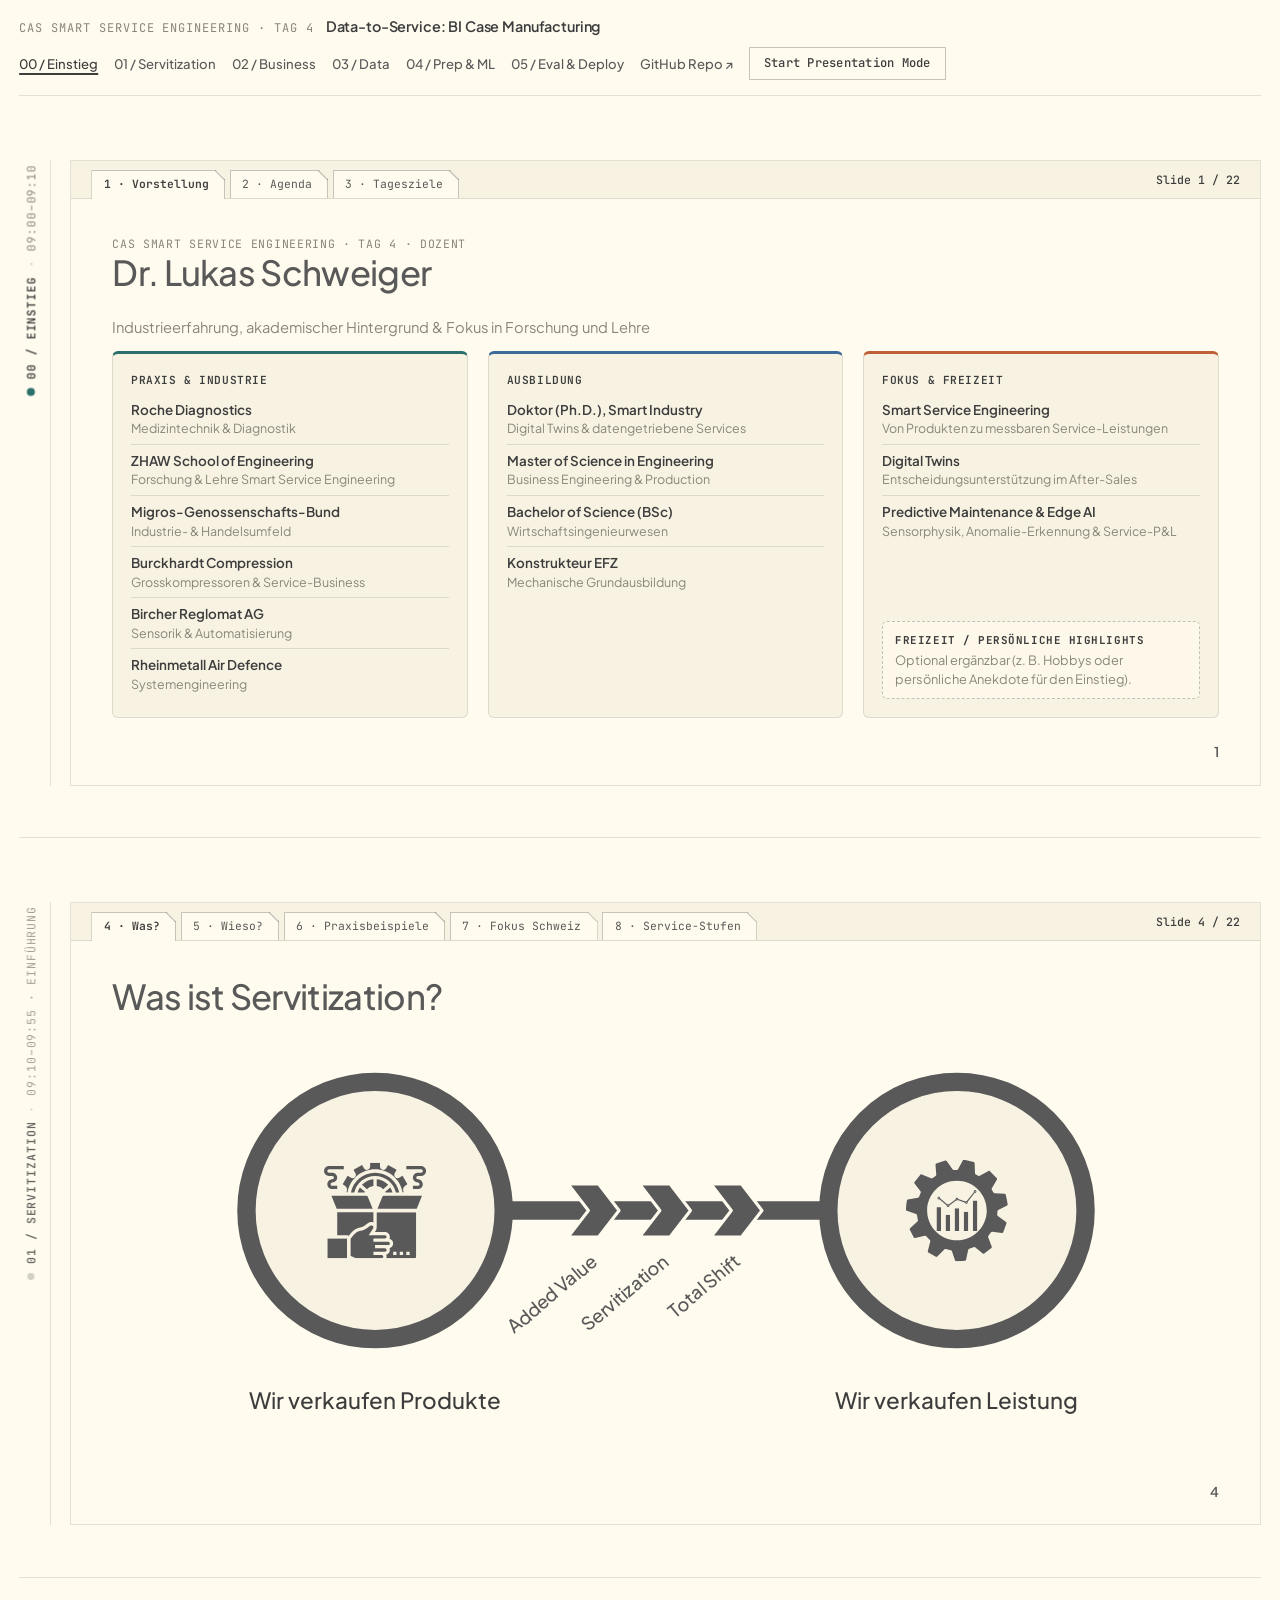
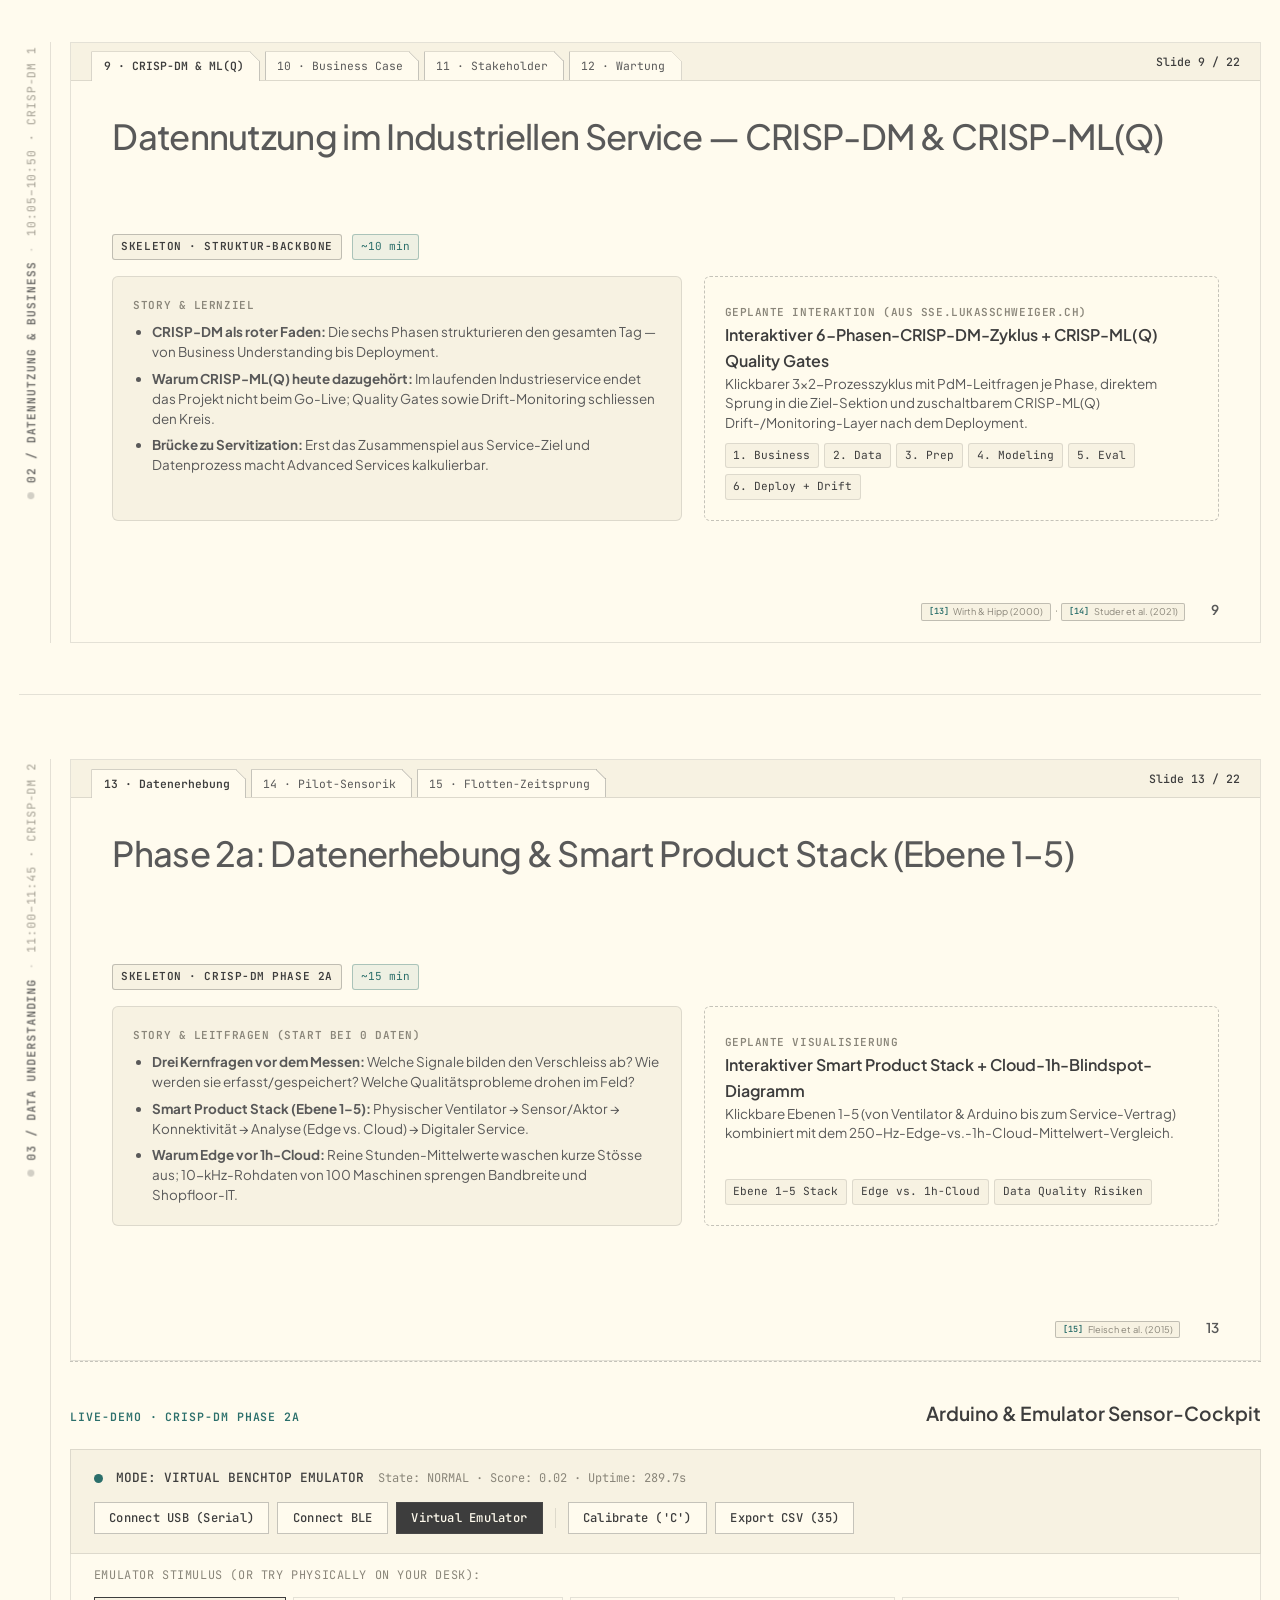
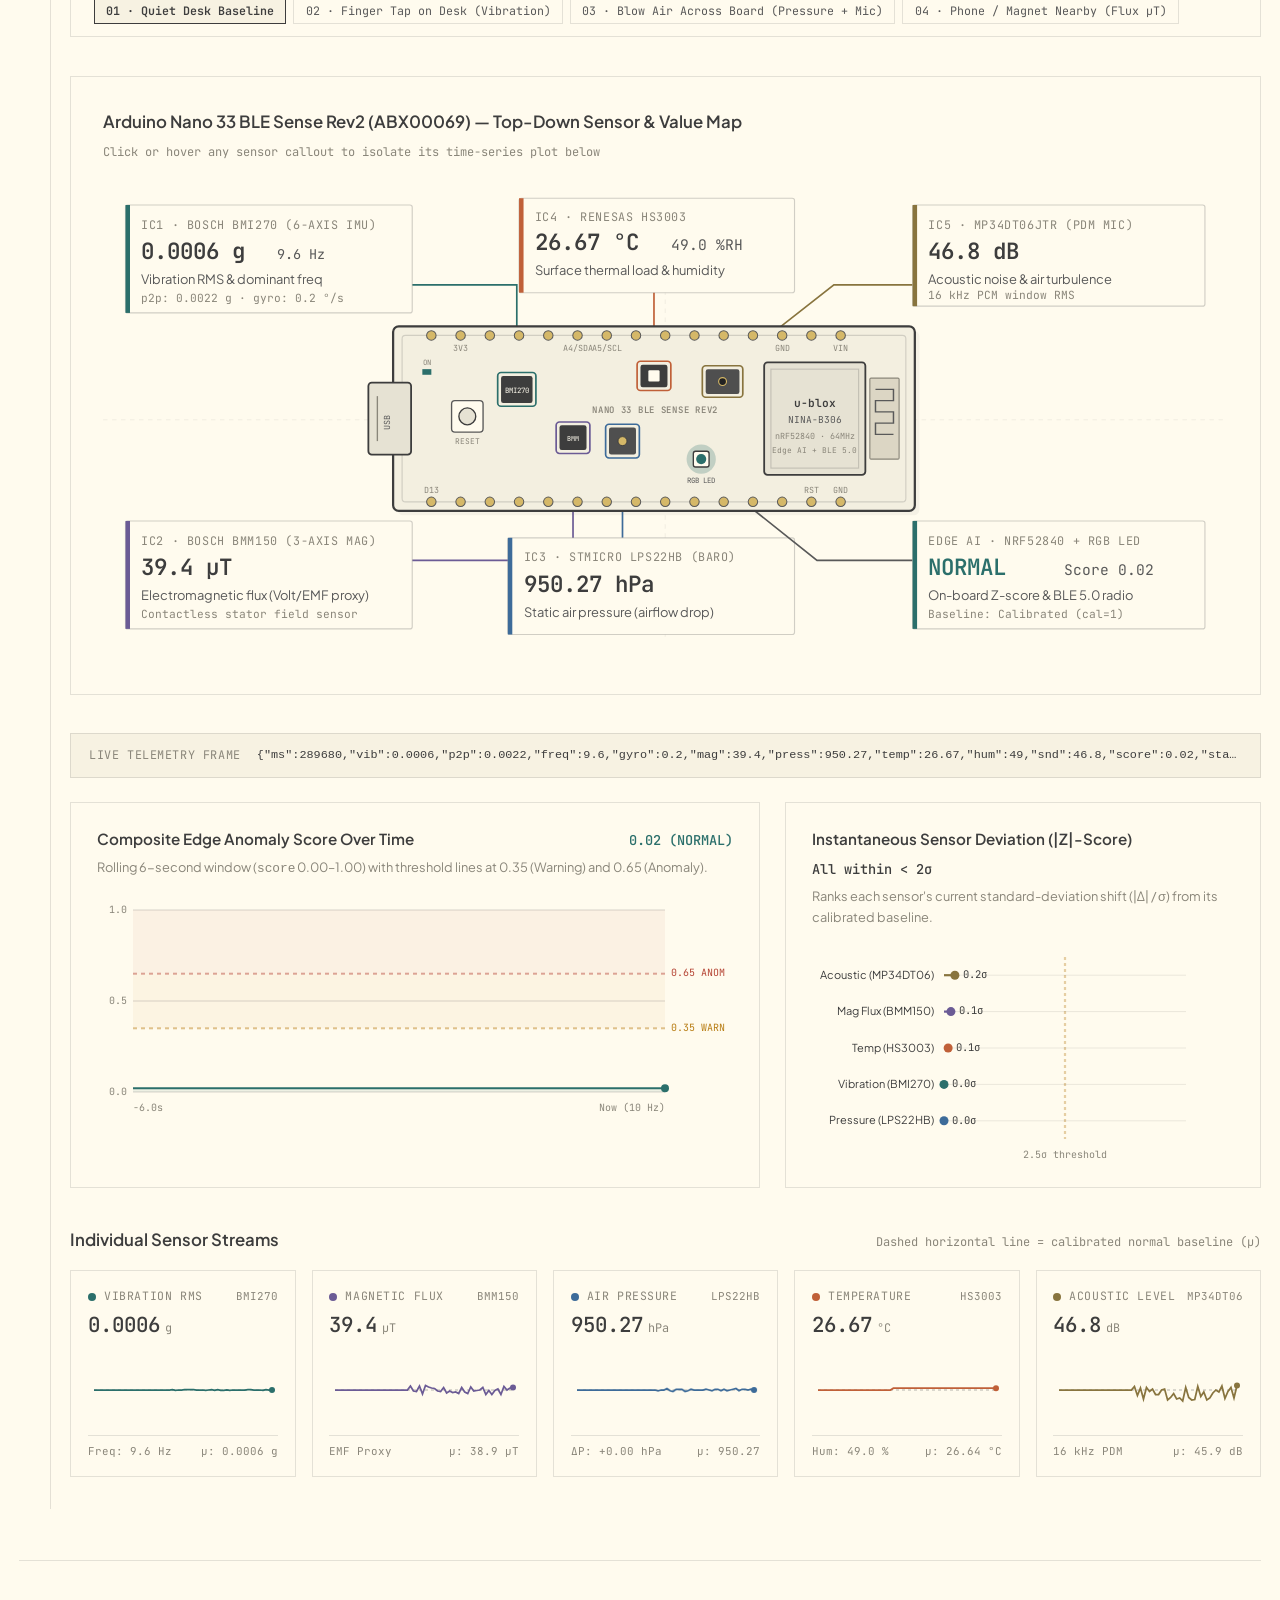
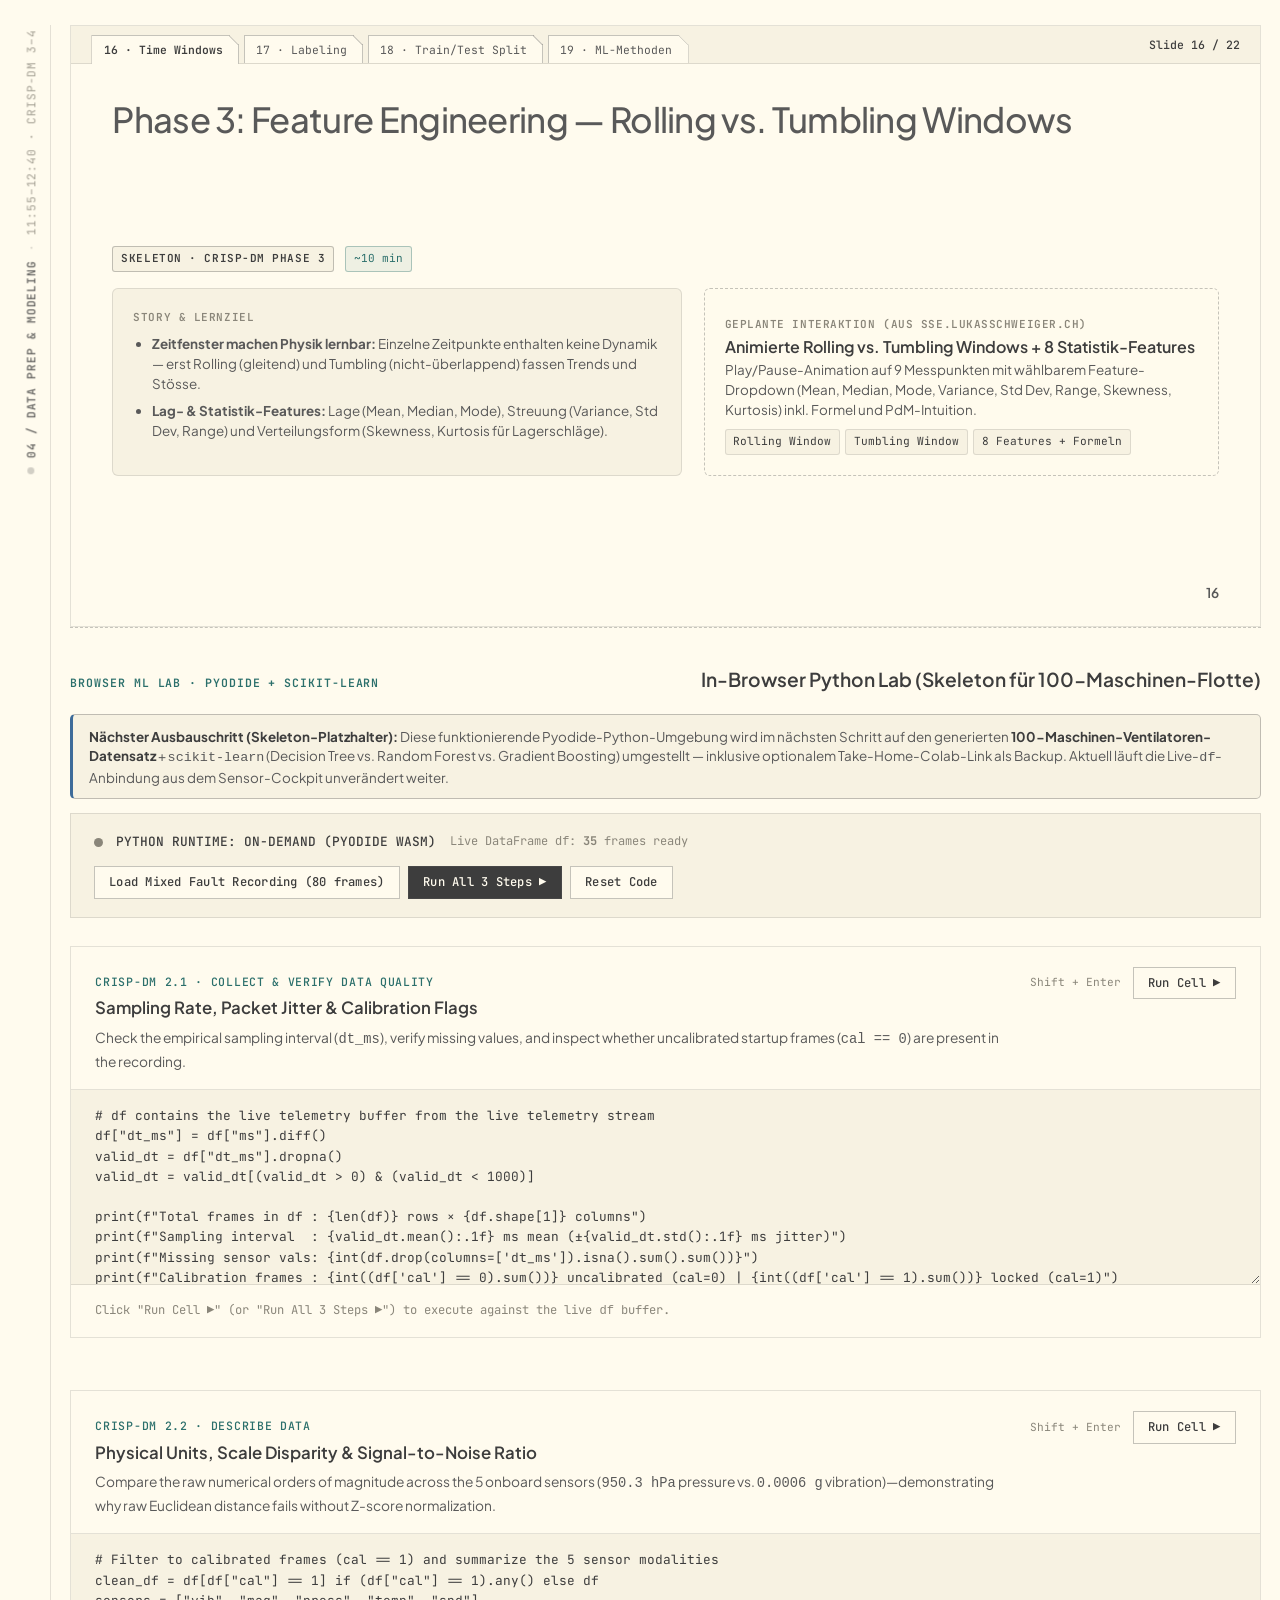
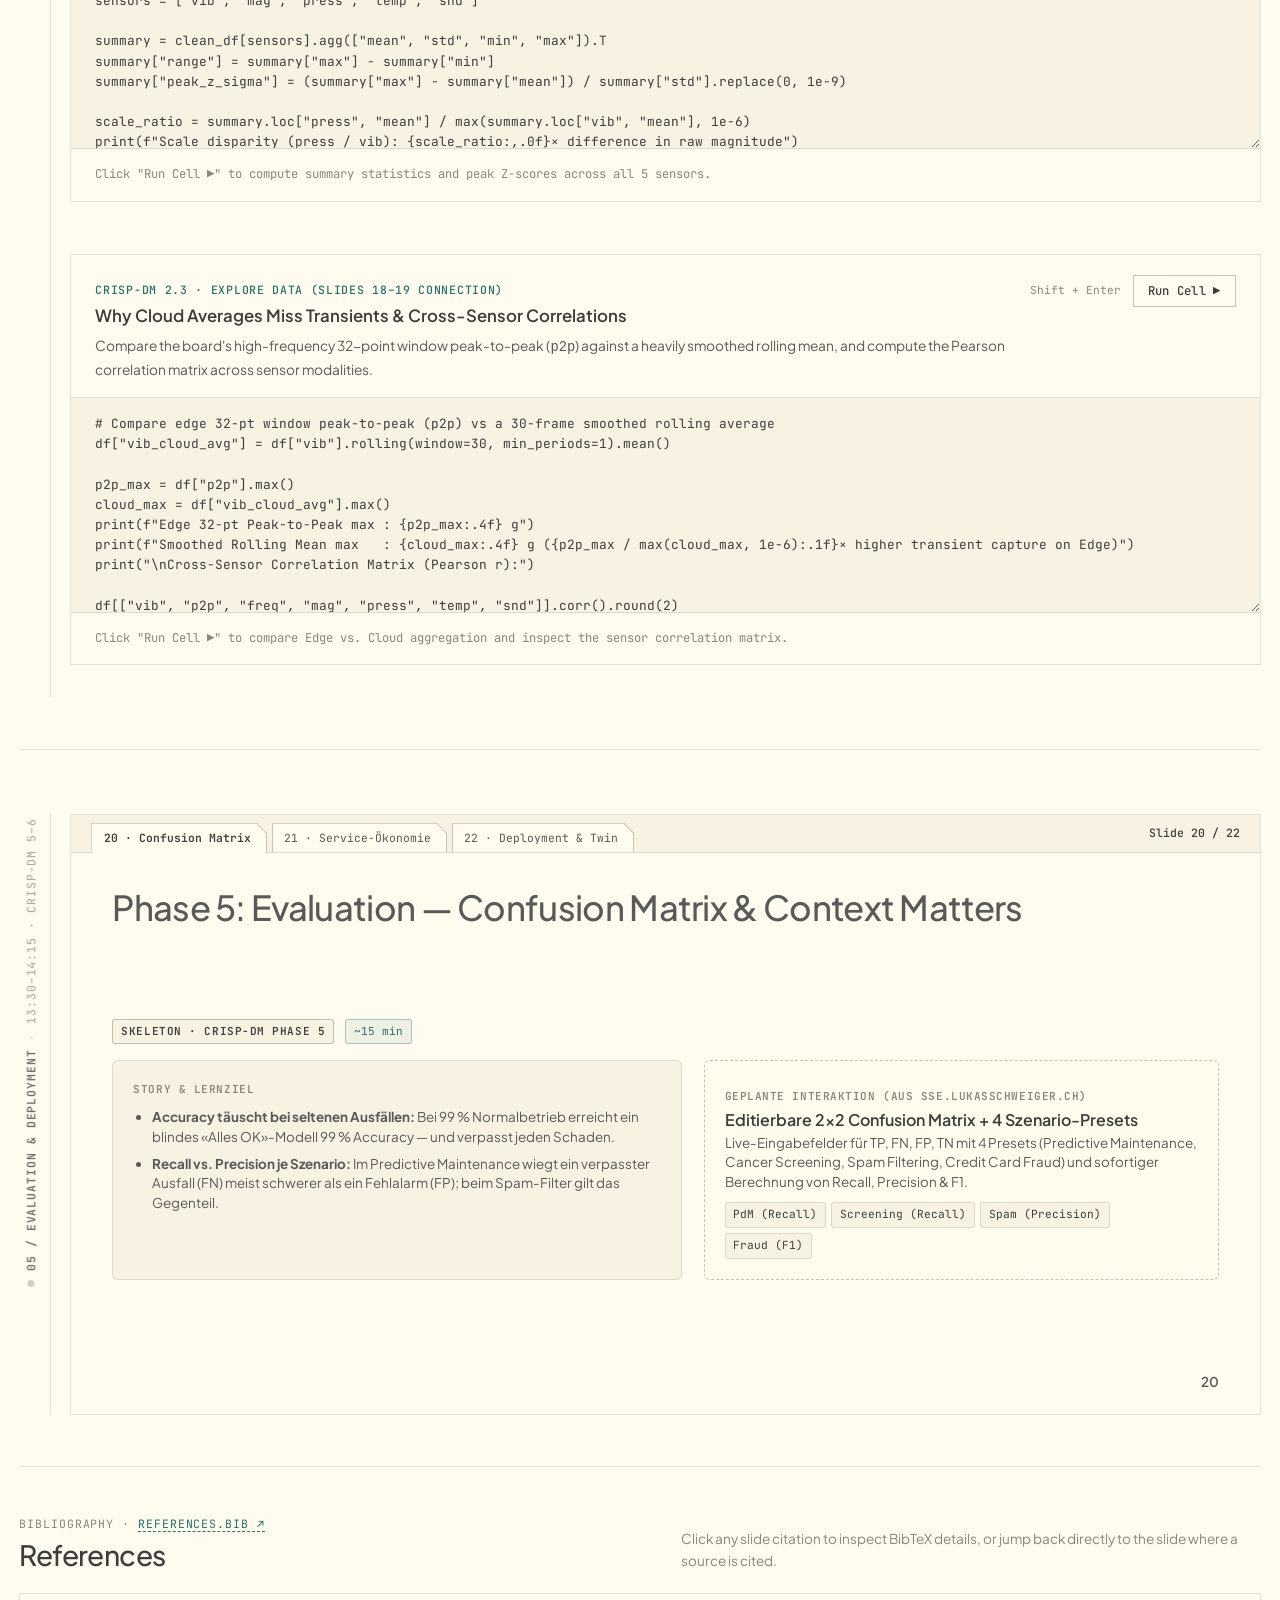
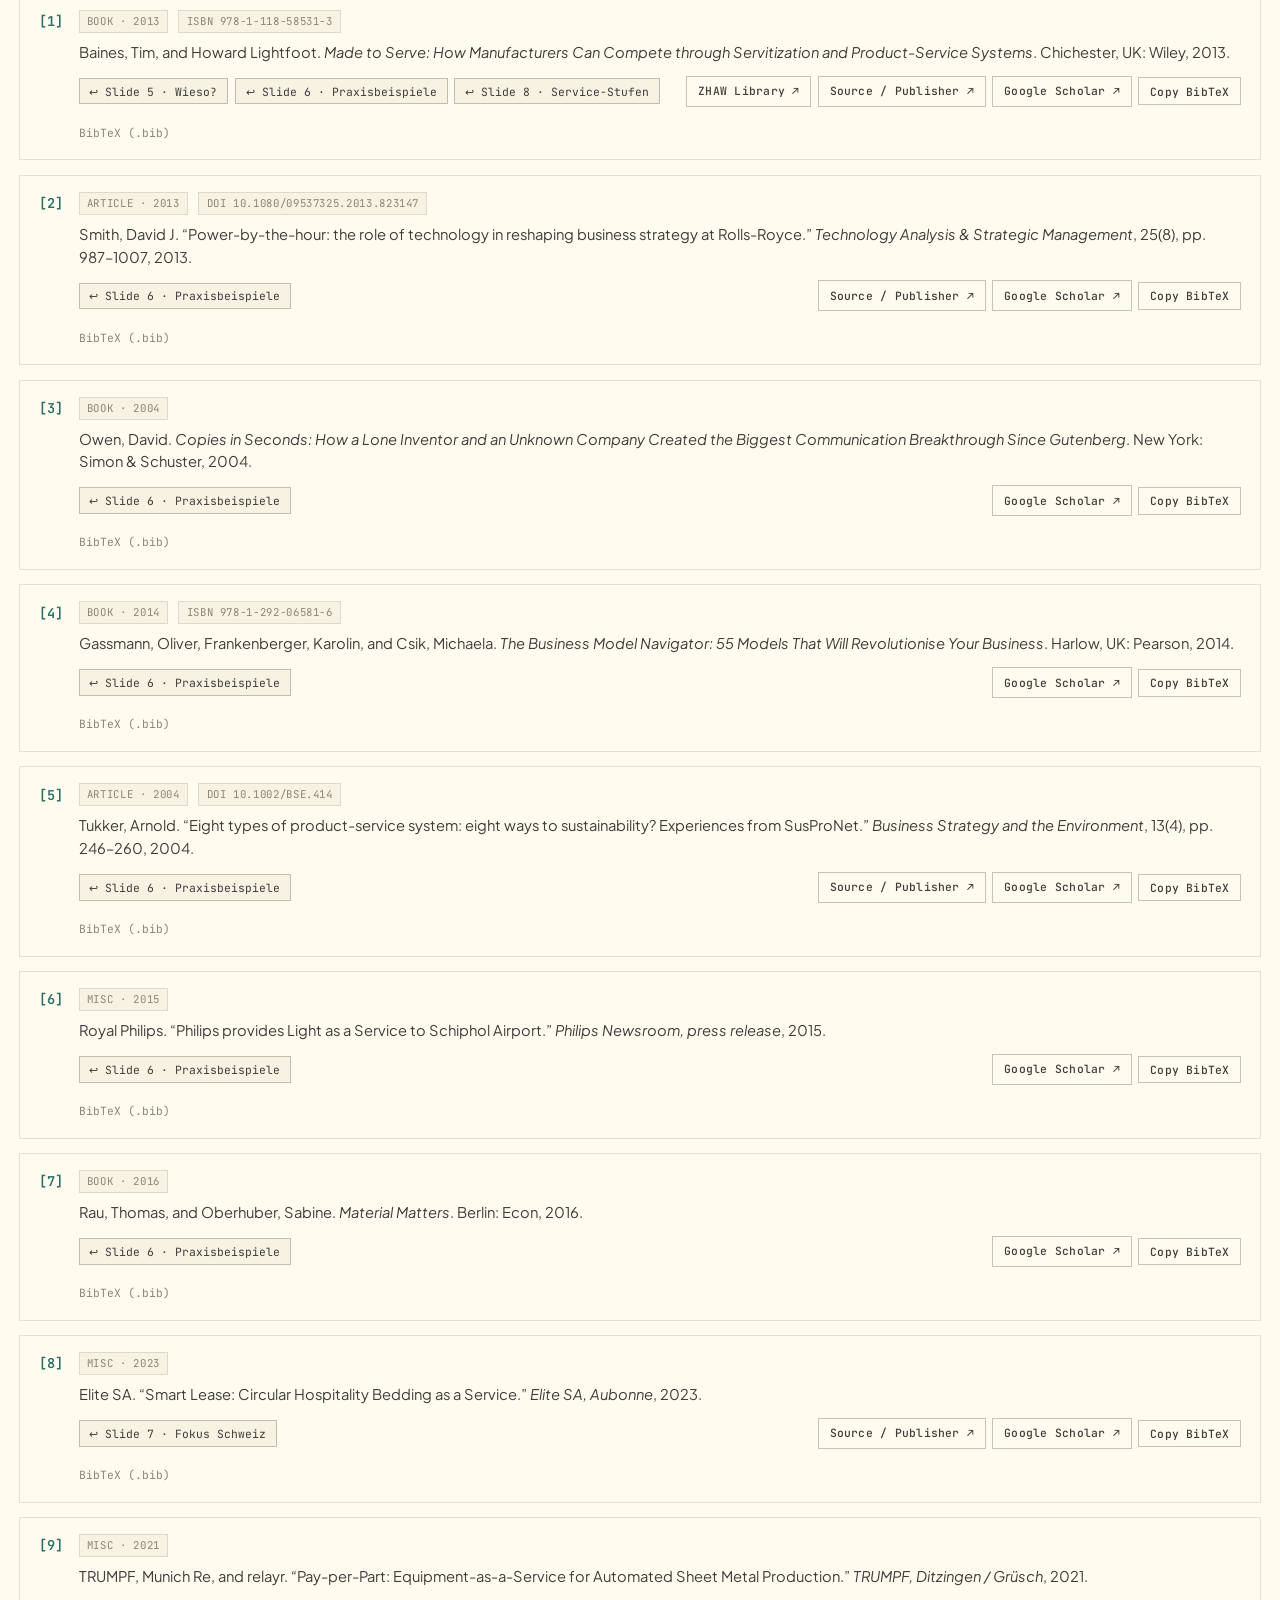
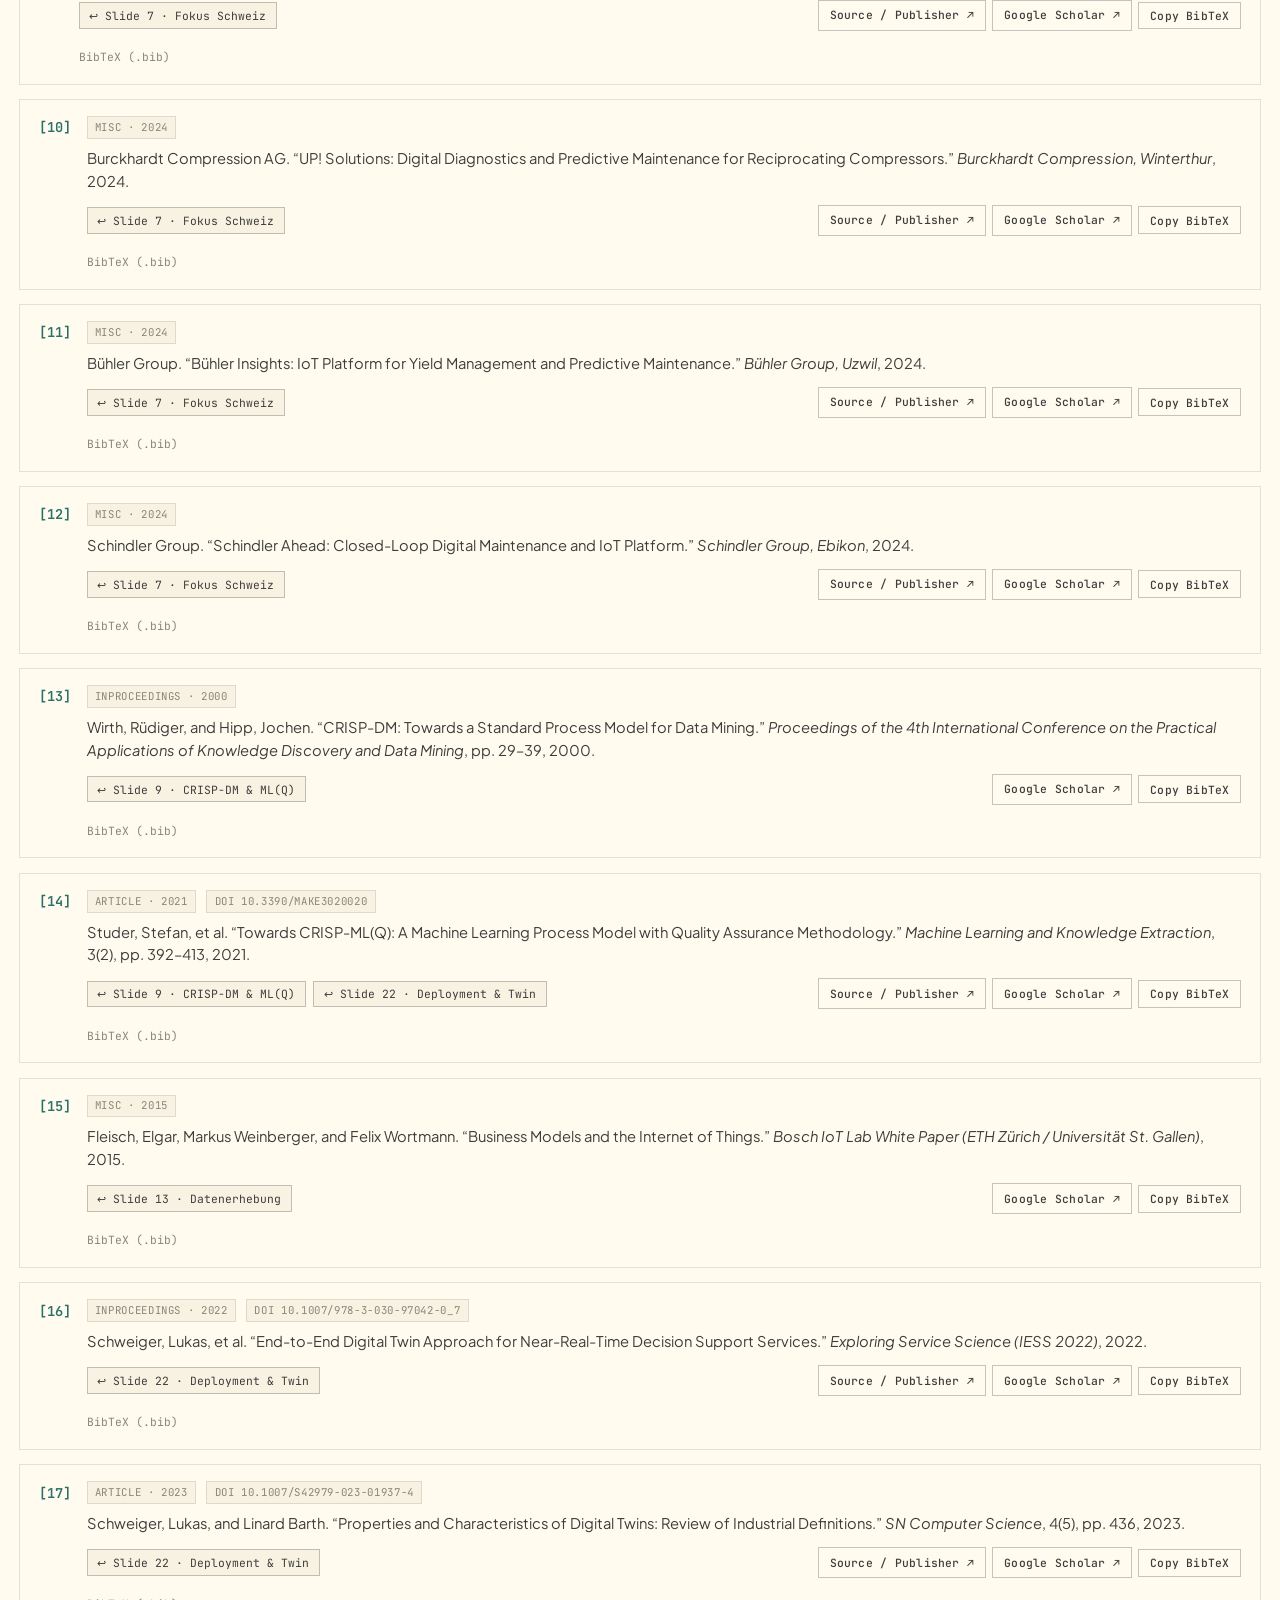
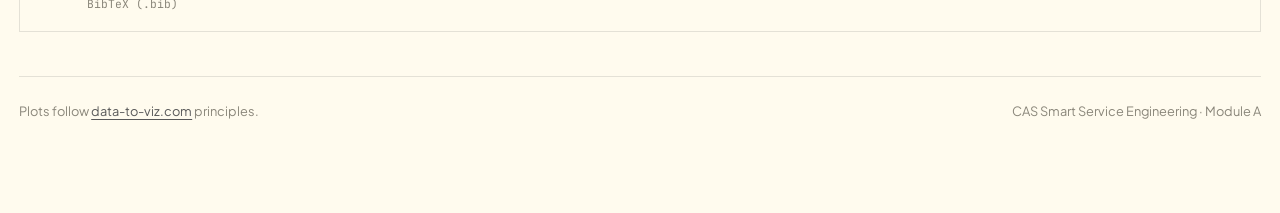
==== commit 28c18a5a: "fix(web): eliminate active folder-tab bottom seam globally" ====
--- a/docs/index.html
+++ b/docs/index.html
@@ -7,7 +7,7 @@
   <link rel="preconnect" href="https://fonts.googleapis.com" />
   <link rel="preconnect" href="https://fonts.gstatic.com" crossorigin />
   <link href="https://fonts.googleapis.com/css2?family=JetBrains+Mono:wght@400;500;600&family=Plus+Jakarta+Sans:wght@400;500;600&display=swap" rel="stylesheet" />
-  <link rel="stylesheet" href="styles.css?v=56" />
+  <link rel="stylesheet" href="styles.css?v=57" />
 </head>
 <body>
   <div class="page-container">
--- a/docs/styles.css
+++ b/docs/styles.css
@@ -1269,7 +1269,10 @@
   box-shadow: 0 0 0 2px rgba(43, 111, 107, 0.22);
 }
 
+/* Global Chamfered Folder Tabs (.stage-step-btn, .lab-substep-btn, .ex-dive-tab, and reusable .folder-tab) */
 .stage-card-topbar {
+  position: relative;
+  z-index: 2;
   display: flex;
   align-items: flex-end;
   justify-content: space-between;
@@ -1280,20 +1283,33 @@
   border-bottom: 1px solid var(--border);
 }
 
-.stage-step-pills {
+.folder-tab-bar {
+  position: relative;
+  z-index: 2;
   display: flex;
   align-items: flex-end;
   gap: 0.28rem;
   flex-wrap: wrap;
+  border-bottom: 1px solid var(--border);
+  padding-bottom: 0;
+}
+
+.stage-step-pills {
+  display: flex;
+  align-items: flex-end;
+  gap: 0.28rem;
+  flex-wrap: wrap;
 }
 
 .stage-step-btn,
-.lab-substep-btn {
+.lab-substep-btn,
+.folder-tab {
   --tab-cut: 10px;
   --tab-border: var(--border-strong);
+  --tab-surface: var(--bg);
   position: relative;
   appearance: none;
-  background: var(--bg);
+  background: var(--tab-surface);
   border: 1px solid var(--tab-border);
   border-bottom: 0;
   color: var(--text);
@@ -1304,11 +1320,18 @@
   cursor: pointer;
   transition: background-color 0.15s ease, color 0.15s ease, border-color 0.15s ease;
   white-space: nowrap;
-  clip-path: polygon(0 0, calc(100% - var(--tab-cut)) 0, 100% var(--tab-cut), 100% 100%, 0 100%);
+  clip-path: polygon(
+    0 0,
+    calc(100% - var(--tab-cut)) 0,
+    100% var(--tab-cut),
+    100% calc(100% + 4px),
+    0 calc(100% + 4px)
+  );
 }
 
 .stage-step-btn::after,
-.lab-substep-btn::after {
+.lab-substep-btn::after,
+.folder-tab::after {
   content: '';
   position: absolute;
   top: -1px;
@@ -1326,25 +1349,44 @@
 }
 
 .stage-step-btn:hover,
-.lab-substep-btn:hover {
-  background: var(--bg);
+.lab-substep-btn:hover,
+.folder-tab:hover {
+  background: var(--tab-surface);
   --tab-border: var(--text-strong);
   color: var(--text-strong);
 }
 
 .stage-step-btn:focus-visible,
-.lab-substep-btn:focus-visible {
+.lab-substep-btn:focus-visible,
+.folder-tab:focus-visible {
   outline: 2px solid var(--c-vib);
   outline-offset: -2px;
 }
 
 .stage-step-btn.is-active,
-.lab-substep-btn.is-active {
-  background: var(--bg);
+.lab-substep-btn.is-active,
+.folder-tab.is-active {
+  background: var(--tab-surface);
   color: var(--text-strong);
   font-weight: 600;
   margin-bottom: -1px;
   padding-bottom: calc(0.4rem + 1px);
+  z-index: 3;
+}
+
+/* Solid bottom bridge inside the active tab's 1px side borders to eliminate subpixel bar-border seams at any DPR */
+.stage-step-btn.is-active::before,
+.lab-substep-btn.is-active::before,
+.ex-dive-tab.is-active::before,
+.folder-tab.is-active::before {
+  content: '';
+  position: absolute;
+  left: 0;
+  right: 0;
+  bottom: -2px;
+  height: 4px;
+  background: var(--tab-surface, var(--bg));
+  pointer-events: none;
 }
 
 .stage-step-counter {
@@ -1781,6 +1823,8 @@
 }
 
 .lab-substep-bar {
+  position: relative;
+  z-index: 2;
   display: none;
   align-items: flex-end;
   gap: 0.28rem;
@@ -2404,6 +2448,8 @@
 }
 
 .ex-dive-bar {
+  position: relative;
+  z-index: 2;
   display: flex;
   align-items: flex-end;
   justify-content: space-between;
@@ -2423,6 +2469,7 @@
 .ex-dive-tab {
   --tab-cut: 9px;
   --tab-border: var(--border-strong);
+  --tab-surface: var(--bg);
   position: relative;
   appearance: none;
   display: inline-flex;
@@ -2438,7 +2485,13 @@
   cursor: pointer;
   white-space: nowrap;
   transition: background-color 0.15s ease, color 0.15s ease, border-color 0.15s ease;
-  clip-path: polygon(0 0, calc(100% - var(--tab-cut)) 0, 100% var(--tab-cut), 100% 100%, 0 100%);
+  clip-path: polygon(
+    0 0,
+    calc(100% - var(--tab-cut)) 0,
+    100% var(--tab-cut),
+    100% calc(100% + 4px),
+    0 calc(100% + 4px)
+  );
 }
 
 .ex-dive-tab::after {
@@ -2459,7 +2512,7 @@
 }
 
 .ex-dive-tab:hover {
-  background: var(--bg);
+  background: var(--tab-surface);
   --tab-border: var(--text-strong);
   color: var(--text-strong);
 }
@@ -2470,12 +2523,12 @@
 }
 
 .ex-dive-tab.is-active {
-  background: var(--bg);
+  background: var(--tab-surface);
   --tab-border: var(--text-strong);
   color: var(--text-strong);
   padding: 0.46rem 1.2rem calc(0.46rem + 1px) 0.85rem;
   margin-bottom: -1px;
-  z-index: 2;
+  z-index: 3;
 }
 
 .ex-dive-tab--compare {
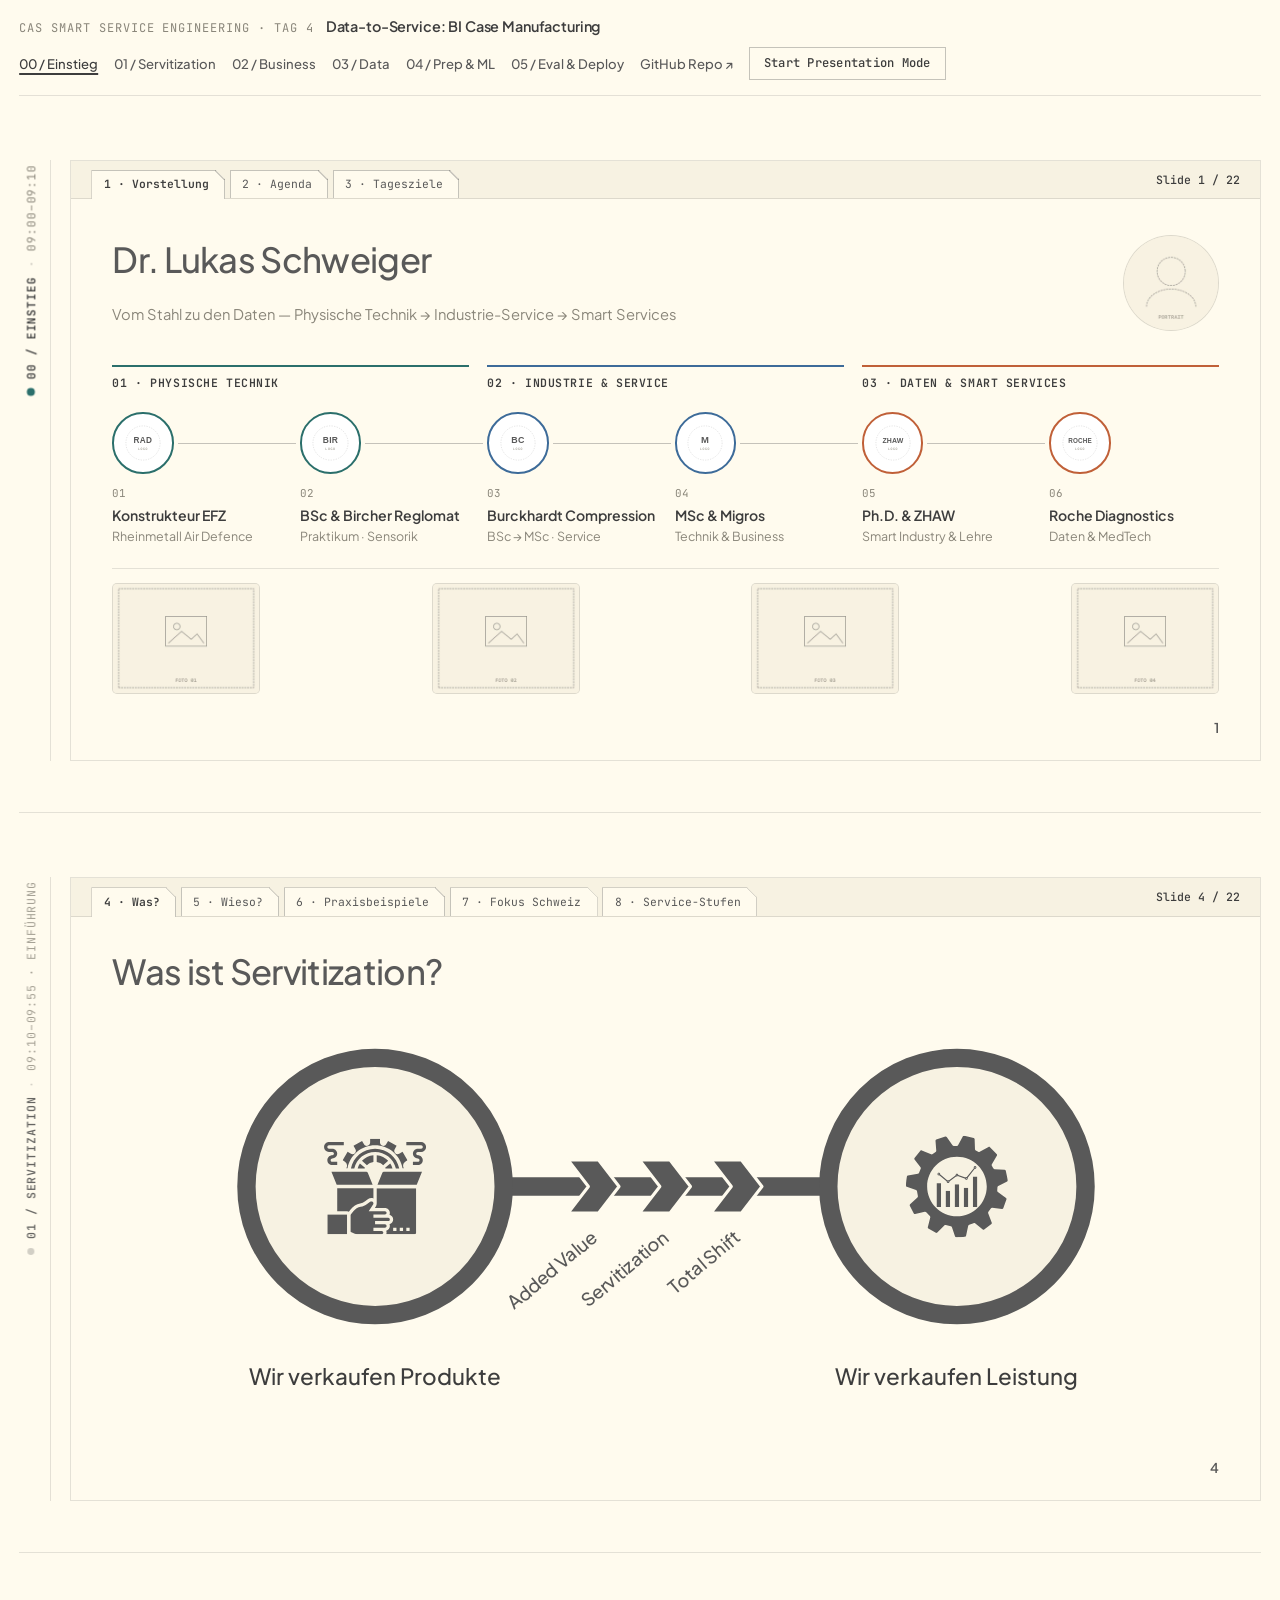
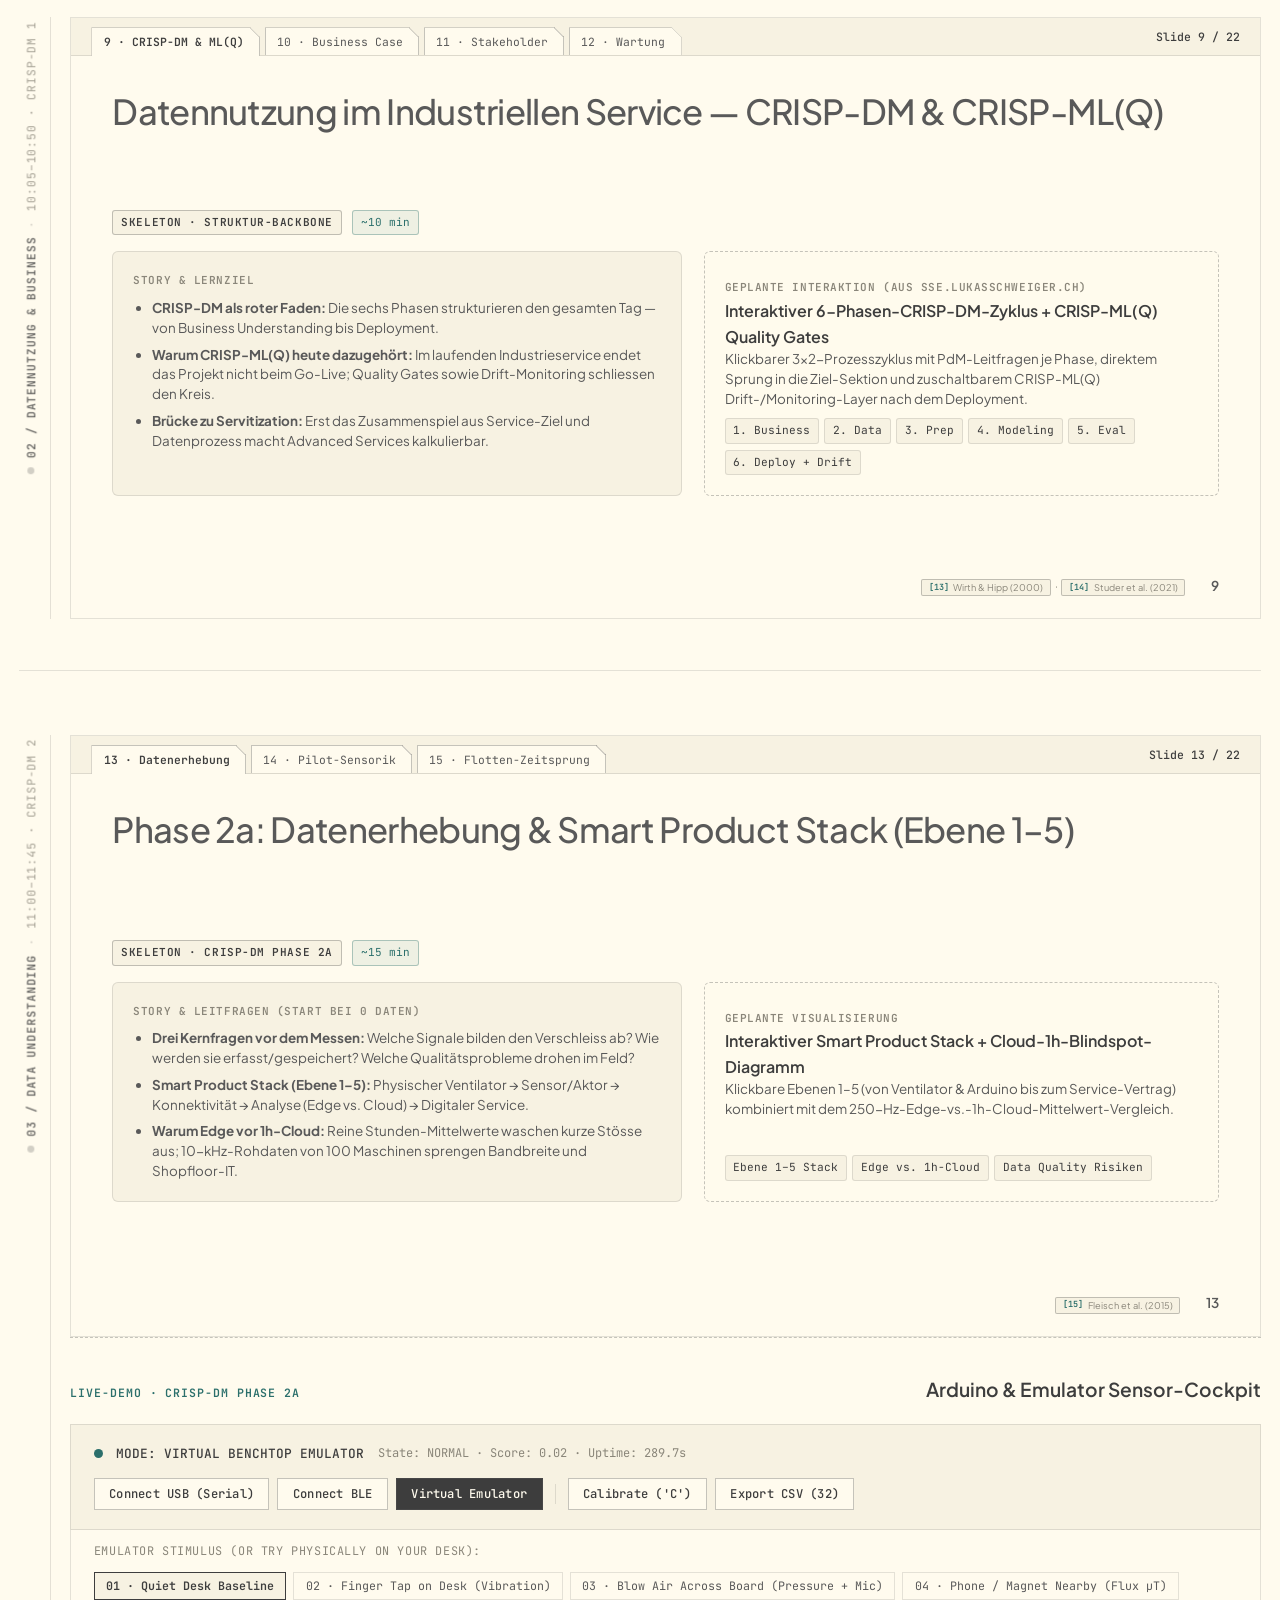
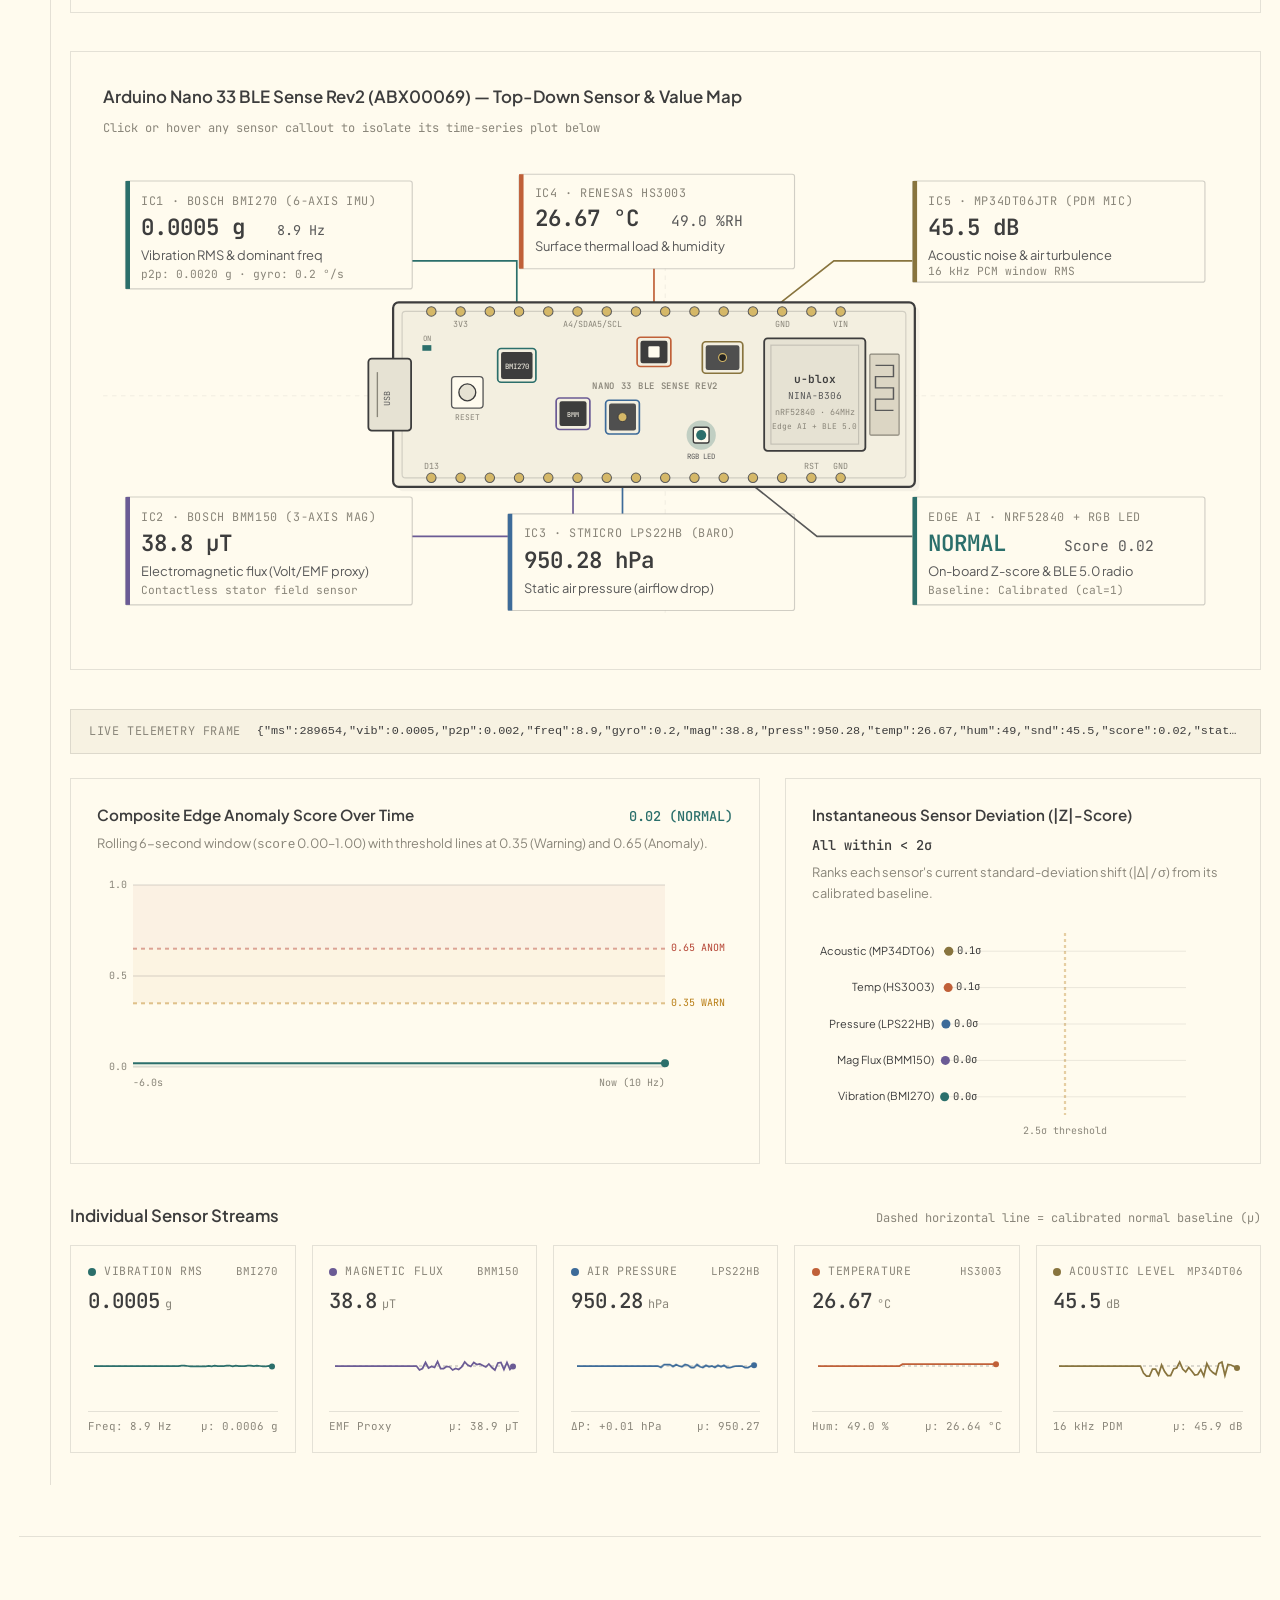
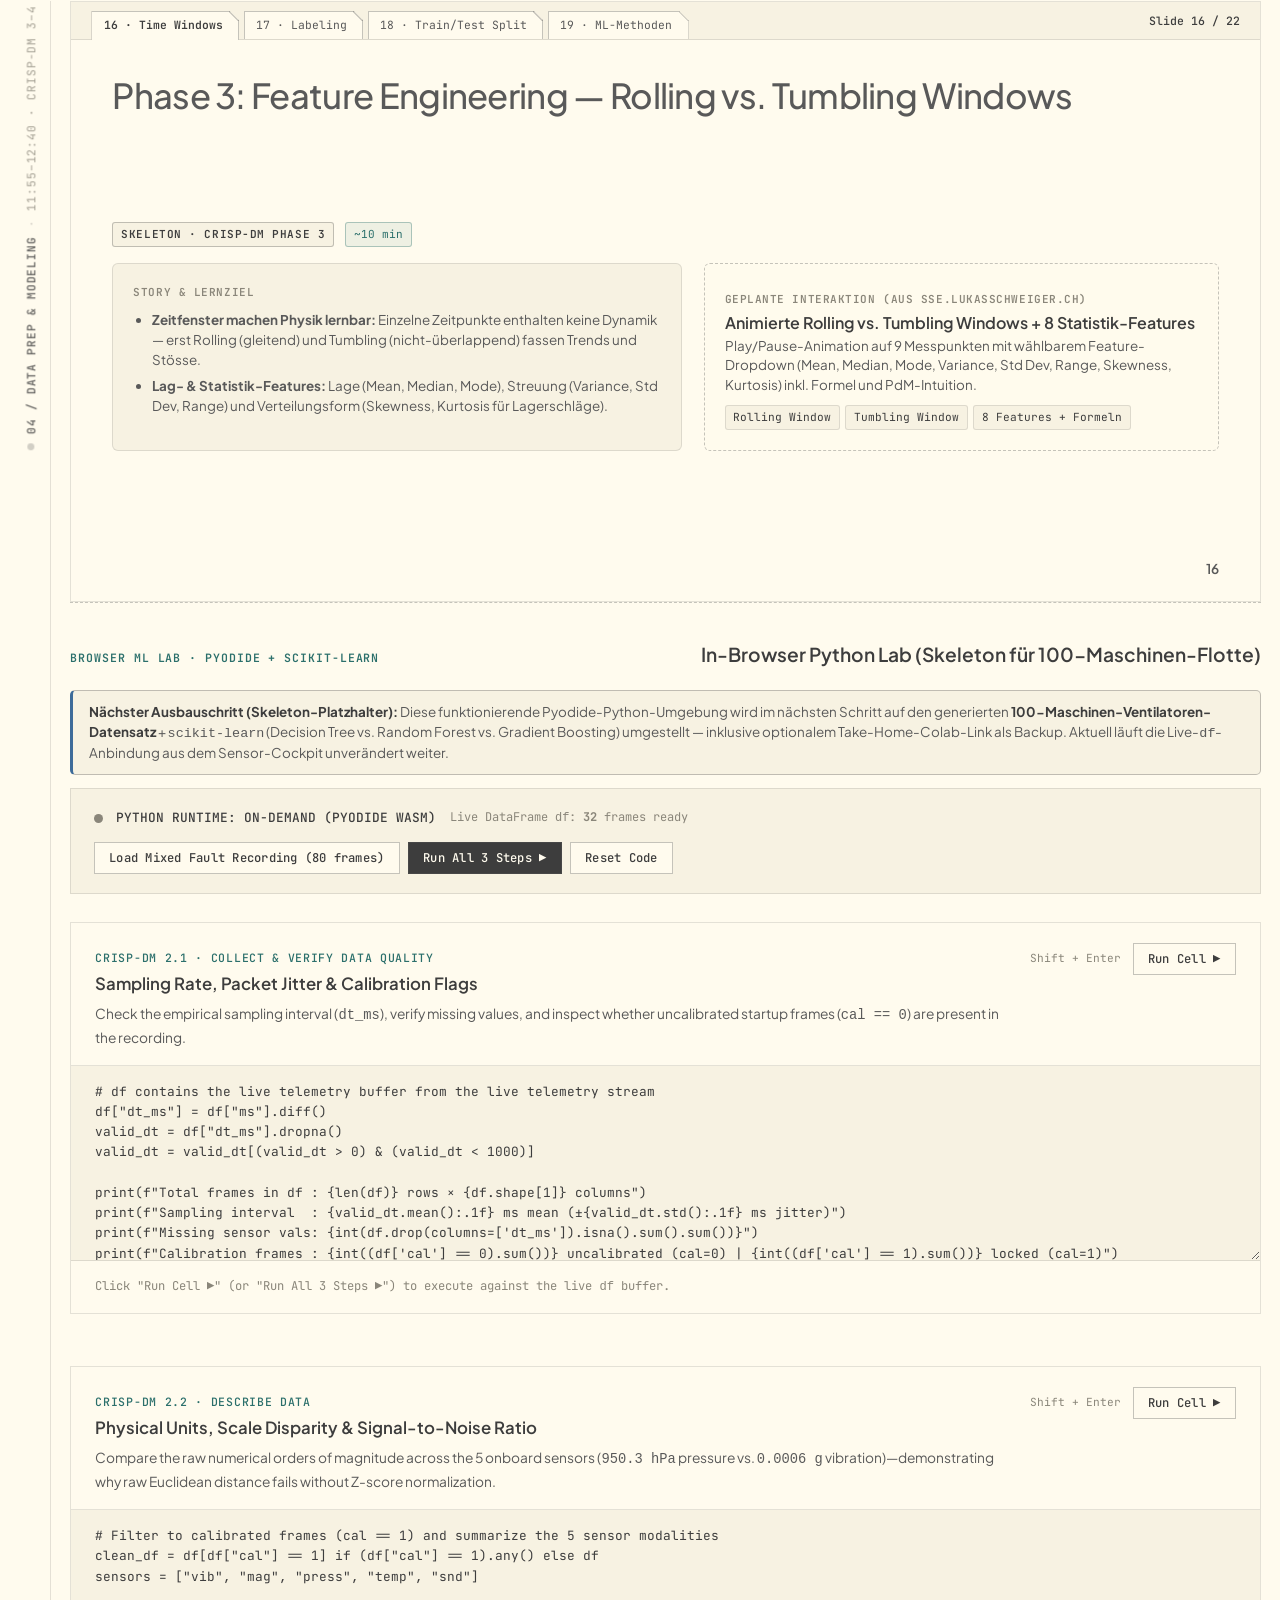
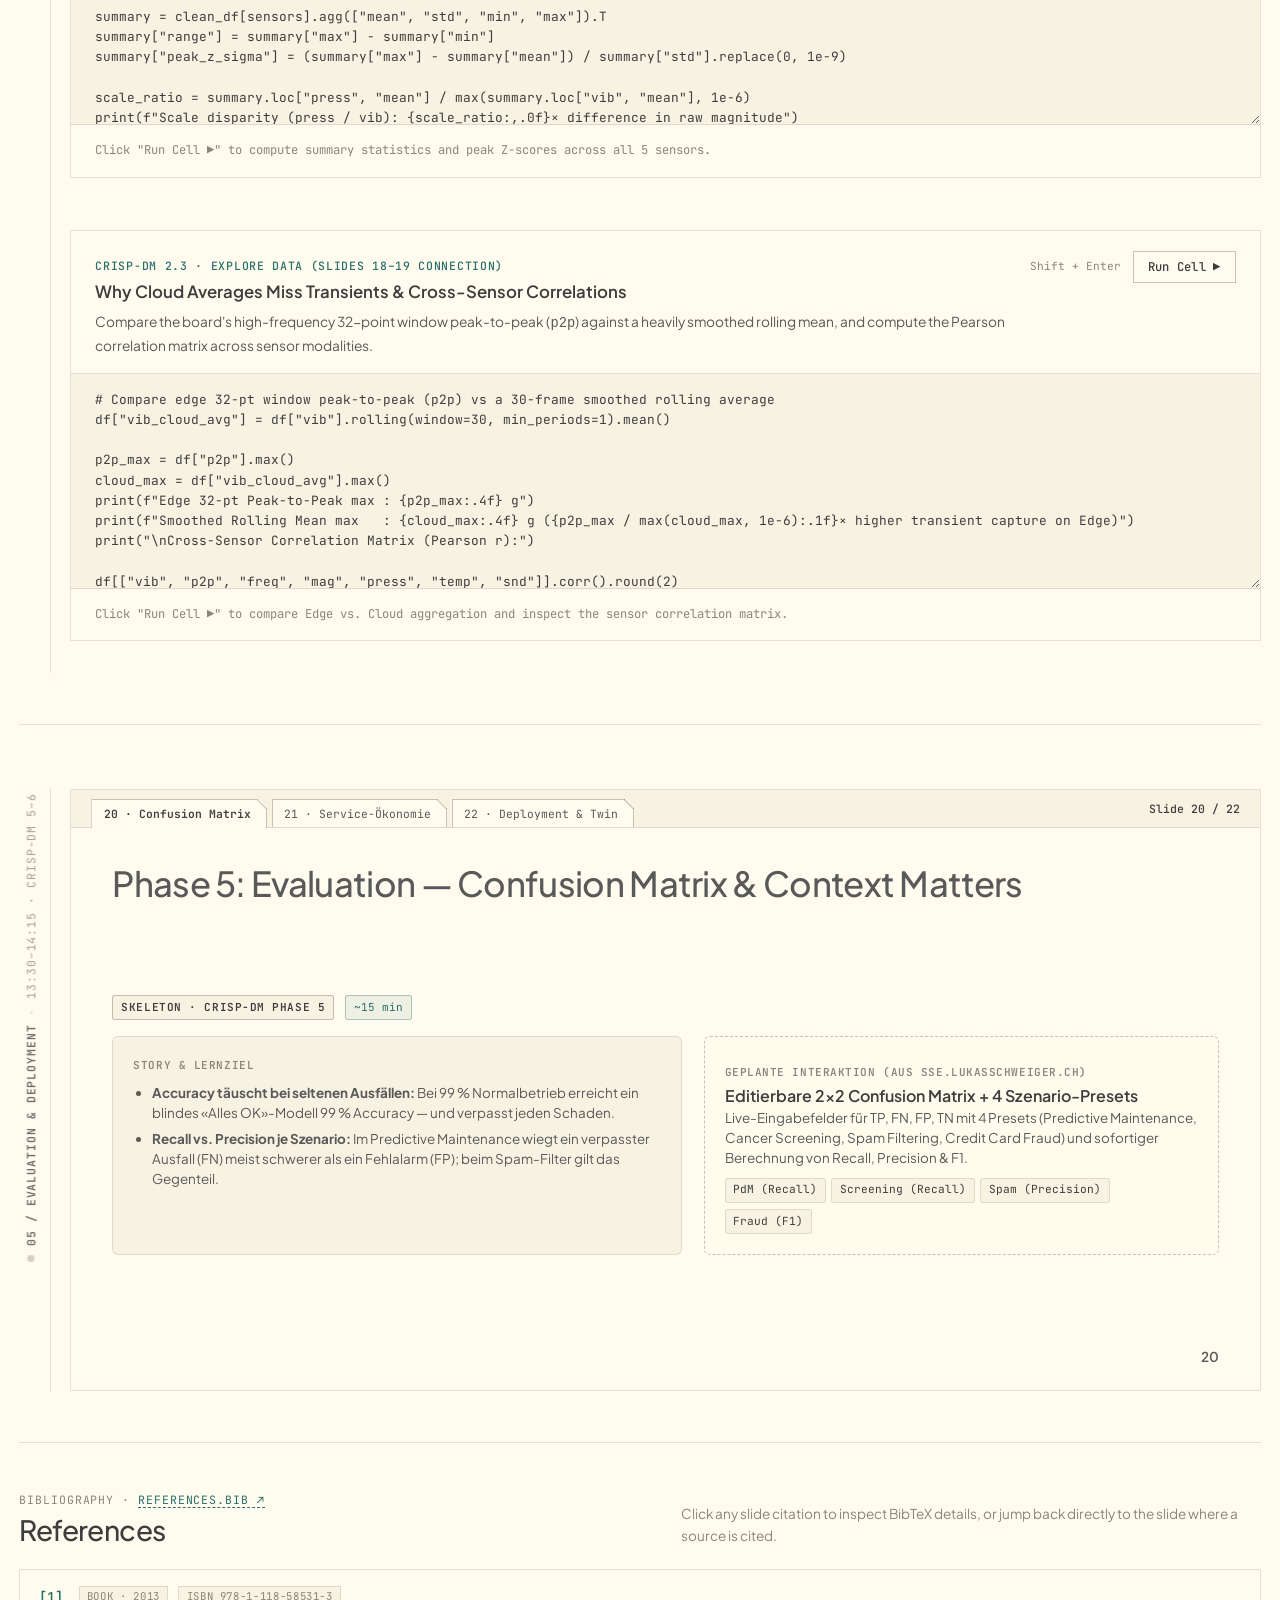
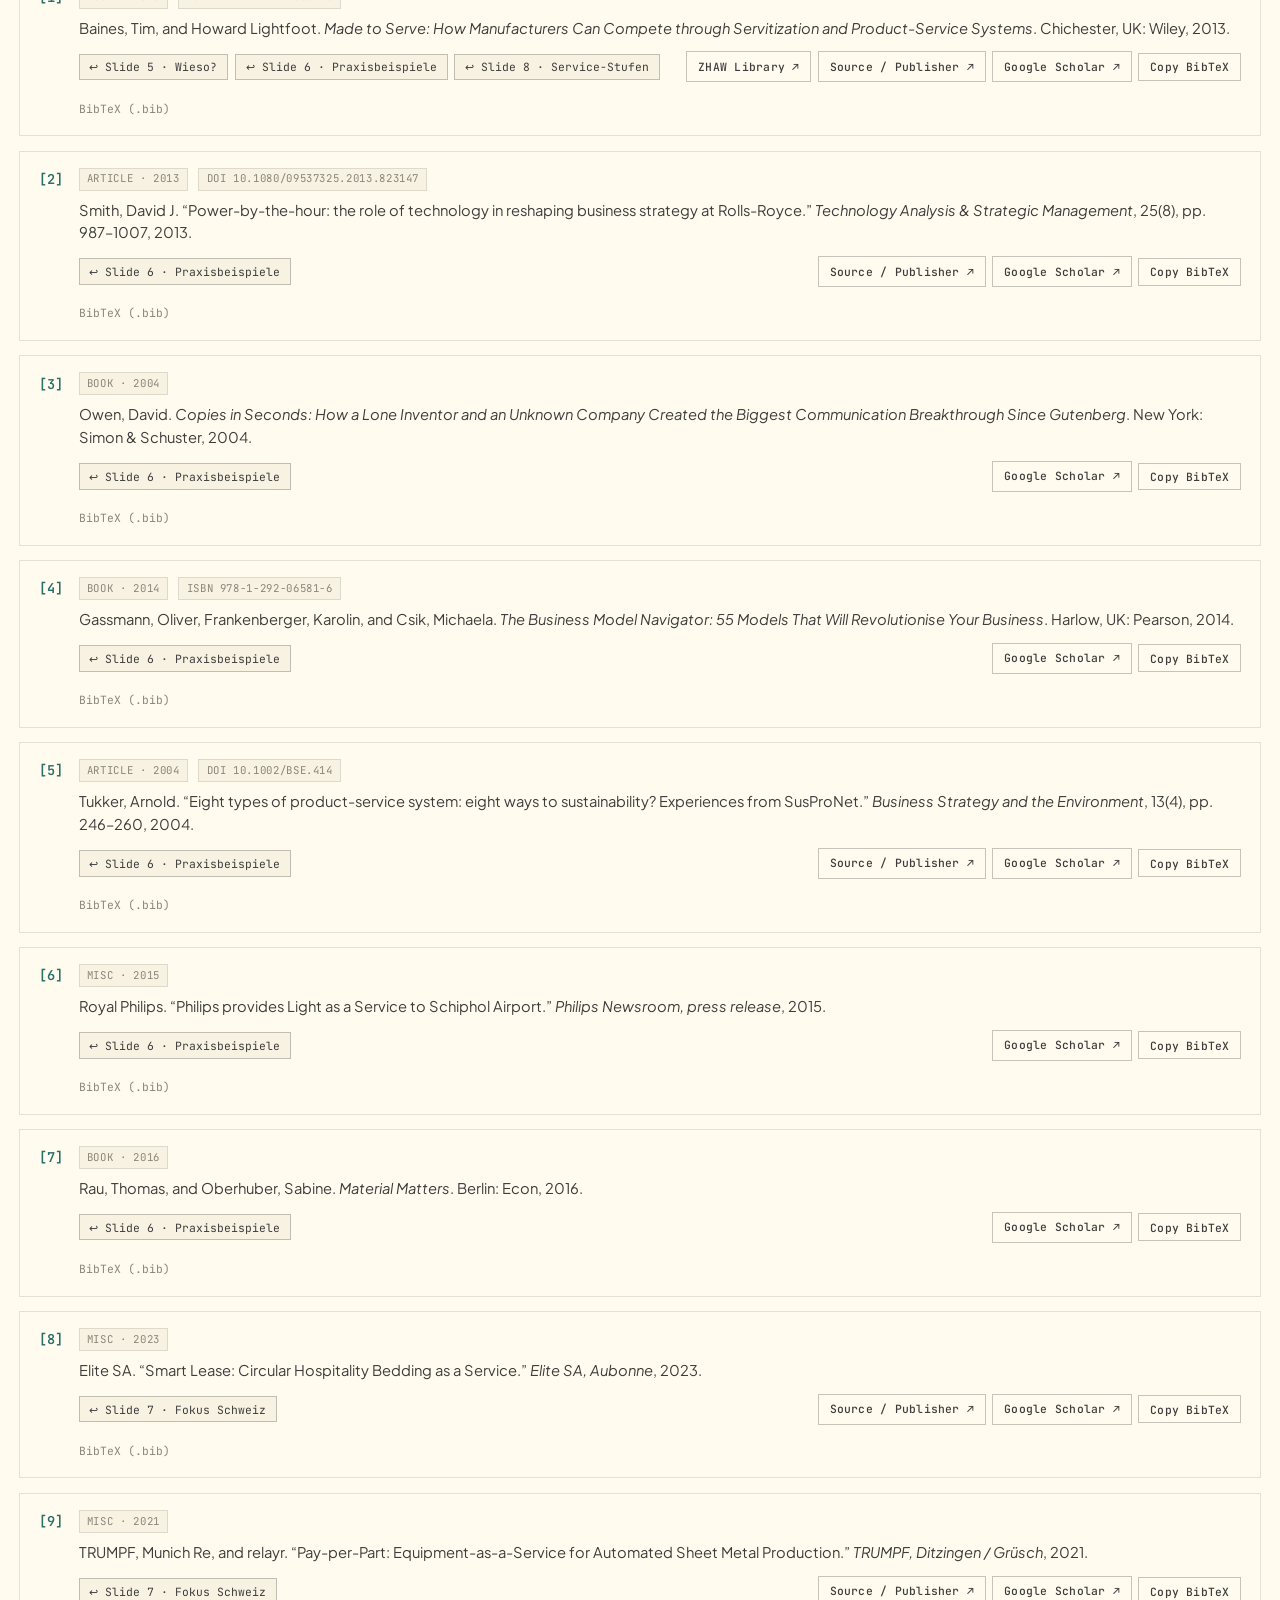
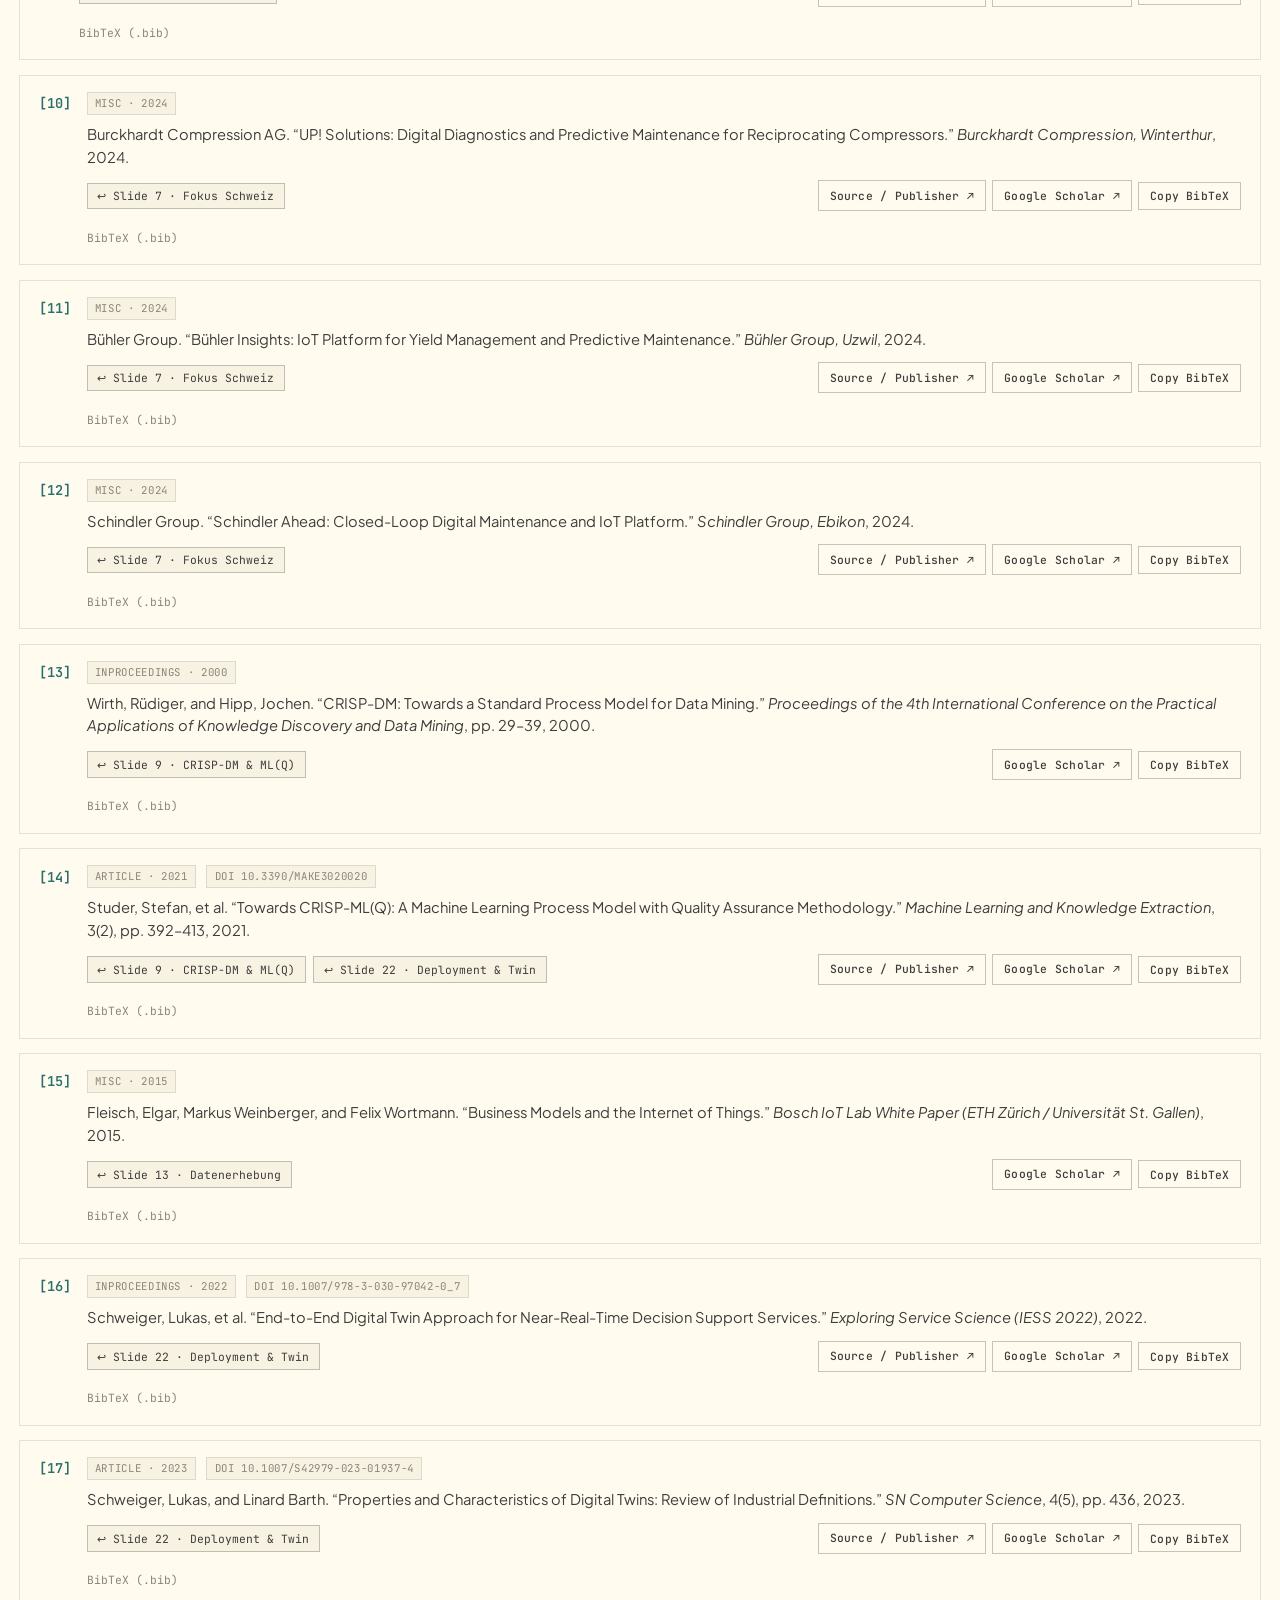
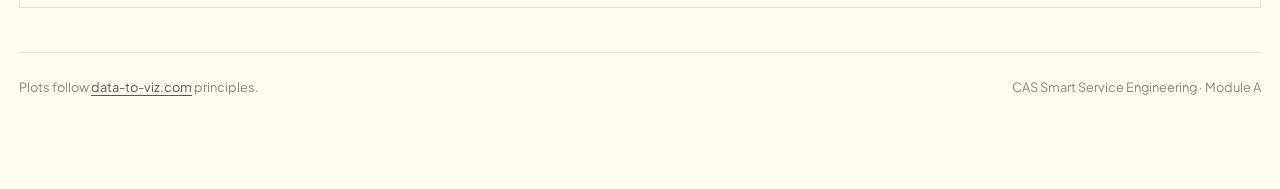
==== commit e2b18177: "feat(web): redesign Vorstellung slide with replaceable assets and enforce slide-folder audit" ====
--- a/docs/index.html
+++ b/docs/index.html
@@ -7,7 +7,7 @@
   <link rel="preconnect" href="https://fonts.googleapis.com" />
   <link rel="preconnect" href="https://fonts.gstatic.com" crossorigin />
   <link href="https://fonts.googleapis.com/css2?family=JetBrains+Mono:wght@400;500;600&family=Plus+Jakarta+Sans:wght@400;500;600&display=swap" rel="stylesheet" />
-  <link rel="stylesheet" href="styles.css?v=57" />
+  <link rel="stylesheet" href="styles.css?v=62" />
 </head>
 <body>
   <div class="page-container">
@@ -62,86 +62,90 @@
             </div>
 
             <div class="stage-panels orig-slide-panels">
-              <!-- Slide 1: Kurzvorstellung Dozent -->
-              <div class="stage-step-panel orig-slide-panel is-active" data-step="0" data-slide-tab="Vorstellung">
-                <div>
-                  <div class="einstieg-kicker">CAS Smart Service Engineering · Tag 4 · Dozent</div>
-                  <h1 class="orig-slide-title">Dr. Lukas Schweiger</h1>
-                  <p class="einstieg-meta">Industrieerfahrung, akademischer Hintergrund &amp; Fokus in Forschung und Lehre</p>
-                </div>
-
-                <div class="intro-grid">
-                  <div class="intro-card">
-                    <div class="intro-card-label">Praxis &amp; Industrie</div>
-                    <ul class="intro-list">
-                      <li class="intro-item">
-                        <span class="intro-item-main">Roche Diagnostics</span>
-                        <span class="intro-item-sub">Medizintechnik &amp; Diagnostik</span>
-                      </li>
-                      <li class="intro-item">
-                        <span class="intro-item-main">ZHAW School of Engineering</span>
-                        <span class="intro-item-sub">Forschung &amp; Lehre Smart Service Engineering</span>
-                      </li>
-                      <li class="intro-item">
-                        <span class="intro-item-main">Migros-Genossenschafts-Bund</span>
-                        <span class="intro-item-sub">Industrie- &amp; Handelsumfeld</span>
-                      </li>
-                      <li class="intro-item">
-                        <span class="intro-item-main">Burckhardt Compression</span>
-                        <span class="intro-item-sub">Grosskompressoren &amp; Service-Business</span>
-                      </li>
-                      <li class="intro-item">
-                        <span class="intro-item-main">Bircher Reglomat AG</span>
-                        <span class="intro-item-sub">Sensorik &amp; Automatisierung</span>
-                      </li>
-                      <li class="intro-item">
-                        <span class="intro-item-main">Rheinmetall Air Defence</span>
-                        <span class="intro-item-sub">Systemengineering</span>
-                      </li>
-                    </ul>
-                  </div>
-
-                  <div class="intro-card">
-                    <div class="intro-card-label">Ausbildung</div>
-                    <ul class="intro-list">
-                      <li class="intro-item">
-                        <span class="intro-item-main">Doktor (Ph.D.), Smart Industry</span>
-                        <span class="intro-item-sub">Digital Twins &amp; datengetriebene Services</span>
-                      </li>
-                      <li class="intro-item">
-                        <span class="intro-item-main">Master of Science in Engineering</span>
-                        <span class="intro-item-sub">Business Engineering &amp; Production</span>
-                      </li>
-                      <li class="intro-item">
-                        <span class="intro-item-main">Bachelor of Science (BSc)</span>
-                        <span class="intro-item-sub">Wirtschaftsingenieurwesen</span>
-                      </li>
-                      <li class="intro-item">
-                        <span class="intro-item-main">Konstrukteur EFZ</span>
-                        <span class="intro-item-sub">Mechanische Grundausbildung</span>
-                      </li>
-                    </ul>
-                  </div>
-
-                  <div class="intro-card">
-                    <div class="intro-card-label">Fokus &amp; Freizeit</div>
-                    <ul class="intro-list">
-                      <li class="intro-item">
-                        <span class="intro-item-main">Smart Service Engineering</span>
-                        <span class="intro-item-sub">Von Produkten zu messbaren Service-Leistungen</span>
-                      </li>
-                      <li class="intro-item">
-                        <span class="intro-item-main">Digital Twins</span>
-                        <span class="intro-item-sub">Entscheidungsunterstützung im After-Sales</span>
-                      </li>
-                      <li class="intro-item">
-                        <span class="intro-item-main">Predictive Maintenance &amp; Edge AI</span>
-                        <span class="intro-item-sub">Sensorphysik, Anomalie-Erkennung &amp; Service-P&amp;L</span>
-                      </li>
-                    </ul>
-                    <div class="intro-leisure-placeholder">
-                      <strong>Freizeit / Persönliche Highlights</strong>
-                      Optional ergänzbar (z. B. Hobbys oder persönliche Anekdote für den Einstieg).
+              <!-- Slide 1: Kurzvorstellung Dozent (Minimalist Story Timeline) -->
+              <div class="stage-step-panel orig-slide-panel is-active" data-step="0" data-slide-tab="Vorstellung" data-slide-folder="assets/slides/vorstellung">
+                <div class="intro-header-row">
+                  <div class="intro-header-text">
+                    <h1 class="orig-slide-title">Dr. Lukas Schweiger</h1>
+                    <p class="einstieg-meta">Vom Stahl zu den Daten — Physische Technik → Industrie-Service → Smart Services</p>
+                  </div>
+                  <div class="intro-portrait-slot">
+                    <img src="assets/slides/vorstellung/portrait.jpg" alt="Portrait Dr. Lukas Schweiger" />
+                  </div>
+                </div>
+
+                <div class="intro-arc">
+                  <div class="intro-phases" aria-hidden="true">
+                    <div class="intro-phase">01 · Physische Technik</div>
+                    <div class="intro-phase intro-phase--service">02 · Industrie &amp; Service</div>
+                    <div class="intro-phase intro-phase--data">03 · Daten &amp; Smart Services</div>
+                  </div>
+
+                  <div class="intro-track">
+                    <div class="intro-stop" style="--stop-color: var(--c-vib)">
+                      <div class="intro-logo-frame">
+                        <img src="assets/slides/vorstellung/logo-rheinmetall.svg" alt="Rheinmetall Air Defence Logo" />
+                      </div>
+                      <span class="intro-stop-num">01</span>
+                      <span class="intro-stop-title">Konstrukteur EFZ</span>
+                      <span class="intro-stop-sub">Rheinmetall Air Defence</span>
+                    </div>
+                    <div class="intro-stop" style="--stop-color: var(--c-vib)">
+                      <div class="intro-logo-frame">
+                        <img src="assets/slides/vorstellung/logo-bircher.svg" alt="Bircher Reglomat Logo" />
+                      </div>
+                      <span class="intro-stop-num">02</span>
+                      <span class="intro-stop-title">BSc &amp; Bircher Reglomat</span>
+                      <span class="intro-stop-sub">Praktikum · Sensorik</span>
+                    </div>
+                    <div class="intro-stop" style="--stop-color: var(--c-press)">
+                      <div class="intro-logo-frame">
+                        <img src="assets/slides/vorstellung/logo-burckhardt.svg" alt="Burckhardt Compression Logo" />
+                      </div>
+                      <span class="intro-stop-num">03</span>
+                      <span class="intro-stop-title">Burckhardt Compression</span>
+                      <span class="intro-stop-sub">BSc → MSc · Service</span>
+                    </div>
+                    <div class="intro-stop" style="--stop-color: var(--c-press)">
+                      <div class="intro-logo-frame">
+                        <img src="assets/slides/vorstellung/logo-migros.svg" alt="Migros Logo" />
+                      </div>
+                      <span class="intro-stop-num">04</span>
+                      <span class="intro-stop-title">MSc &amp; Migros</span>
+                      <span class="intro-stop-sub">Technik &amp; Business</span>
+                    </div>
+                    <div class="intro-stop" style="--stop-color: var(--c-temp)">
+                      <div class="intro-logo-frame">
+                        <img src="assets/slides/vorstellung/logo-zhaw.svg" alt="ZHAW Logo" />
+                      </div>
+                      <span class="intro-stop-num">05</span>
+                      <span class="intro-stop-title">Ph.D. &amp; ZHAW</span>
+                      <span class="intro-stop-sub">Smart Industry &amp; Lehre</span>
+                    </div>
+                    <div class="intro-stop" style="--stop-color: var(--c-temp)">
+                      <div class="intro-logo-frame">
+                        <img src="assets/slides/vorstellung/logo-roche.svg" alt="Roche Diagnostics Logo" />
+                      </div>
+                      <span class="intro-stop-num">06</span>
+                      <span class="intro-stop-title">Roche Diagnostics</span>
+                      <span class="intro-stop-sub">Daten &amp; MedTech</span>
+                    </div>
+                  </div>
+                </div>
+
+                <div class="intro-bottom-strip">
+                  <div class="intro-photo-strip" aria-label="Persönliche Fotos">
+                    <div class="intro-photo-slot">
+                      <img src="assets/slides/vorstellung/foto-01.jpg" alt="Persönliches Foto 1" />
+                    </div>
+                    <div class="intro-photo-slot">
+                      <img src="assets/slides/vorstellung/foto-02.jpg" alt="Persönliches Foto 2" />
+                    </div>
+                    <div class="intro-photo-slot">
+                      <img src="assets/slides/vorstellung/foto-03.jpg" alt="Persönliches Foto 3" />
+                    </div>
+                    <div class="intro-photo-slot">
+                      <img src="assets/slides/vorstellung/foto-04.jpg" alt="Persönliches Foto 4" />
                     </div>
                   </div>
                 </div>
@@ -150,7 +154,6 @@
               <!-- Slide 2: Tagesagenda -->
               <div class="stage-step-panel orig-slide-panel" data-step="1" data-slide-tab="Agenda">
                 <div>
-                  <div class="einstieg-kicker">CAS Smart Service Engineering · Modul A: Data-Specific Service Design · Tag 4</div>
                   <h2 class="orig-slide-title">Tagesagenda (09:00 – 14:15 Uhr)</h2>
                   <p class="einstieg-meta">BI Case Manufacturing: Vom physischen Produkt zum datenbasierten Service</p>
                 </div>
@@ -174,7 +177,6 @@
               <!-- Slide 3: Tagesziele -->
               <div class="stage-step-panel orig-slide-panel" data-step="2" data-slide-tab="Tagesziele">
                 <div>
-                  <div class="einstieg-kicker">CAS Smart Service Engineering · Tag 4 · Lernziele</div>
                   <h2 class="orig-slide-title">Tagesziele: Kennen · Verstehen · Anwenden</h2>
                   <p class="einstieg-meta">Was Sie am Ende des Tages mitnehmen — von der Servitization-Strategie bis zur eigenen Predictive-Maintenance-Evaluation</p>
                 </div>
--- a/docs/styles.css
+++ b/docs/styles.css
@@ -4778,117 +4778,273 @@
   }
 }
 
-.intro-grid {
+.intro-arc {
   flex: 1 1 auto;
+  display: flex;
+  flex-direction: column;
+  justify-content: center;
+  gap: clamp(1rem, 2.2vh, 1.75rem);
+  min-height: 0;
+  margin-top: clamp(0.35rem, 0.9vw, 0.75rem);
+}
+
+.intro-phases {
   display: grid;
   grid-template-columns: repeat(3, minmax(0, 1fr));
-  gap: clamp(0.75rem, 1.6vw, 1.25rem);
-  align-items: stretch;
-  min-height: 0;
-  margin-top: clamp(0.45rem, 1vw, 0.85rem);
-}
-
-.intro-card {
-  background: var(--bg-subtle);
-  border: 1px solid var(--border);
-  border-top: 3px solid var(--c-vib);
-  border-radius: 6px;
-  padding: clamp(0.8rem, 1.4vw, 1.15rem);
-  display: flex;
-  flex-direction: column;
-  gap: 0.55rem;
-  min-width: 0;
-}
-
-.intro-card:nth-child(2) {
-  border-top-color: var(--c-press);
-}
-
-.intro-card:nth-child(3) {
-  border-top-color: var(--c-temp);
-}
-
-.intro-card-label {
-  font-family: var(--font-mono);
-  font-size: 0.7rem;
+  gap: clamp(0.75rem, 1.4vw, 1.2rem);
+}
+
+.intro-phase {
+  font-family: var(--font-mono);
+  font-size: 0.72rem;
   font-weight: 600;
   letter-spacing: 0.05em;
   text-transform: uppercase;
   color: var(--text-strong);
-}
-
-.intro-list {
-  list-style: none;
-  margin: 0;
-  padding: 0;
+  border-top: 2px solid var(--c-vib);
+  padding-top: 0.42rem;
+  min-width: 0;
+}
+
+.intro-phase--service {
+  border-top-color: var(--c-press);
+}
+
+.intro-phase--data {
+  border-top-color: var(--c-temp);
+}
+
+.intro-track {
+  --logo-size: clamp(50px, 4.8vw, 64px);
+  --track-gap: clamp(0.75rem, 1.4vw, 1.2rem);
+  display: grid;
+  grid-template-columns: repeat(6, minmax(0, 1fr));
+  gap: var(--track-gap);
+  align-items: start;
+  min-width: 0;
+}
+
+.intro-stop {
+  position: relative;
   display: flex;
   flex-direction: column;
-}
-
-.intro-item {
-  display: flex;
-  flex-direction: column;
-  gap: 0.1rem;
-  padding: 0.42rem 0;
-  border-top: 1px solid var(--border);
+  align-items: flex-start;
+  gap: 0.24rem;
   min-width: 0;
 }
 
-.intro-item:first-child {
-  border-top: none;
-  padding-top: 0.15rem;
-}
-
-.intro-item-main {
-  font-size: clamp(0.84rem, 1.02vw, 0.93rem);
+.intro-stop:not(:last-child)::after {
+  content: '';
+  position: absolute;
+  top: calc(var(--logo-size) / 2);
+  left: calc(var(--logo-size) + 4px);
+  right: calc(-1 * var(--track-gap) + 4px);
+  height: 1px;
+  background: var(--border-strong);
+}
+
+.intro-logo-frame {
+  width: var(--logo-size);
+  height: var(--logo-size);
+  border-radius: 50%;
+  border: 2px solid var(--stop-color, var(--c-vib));
+  background: #ffffff;
+  box-shadow: 0 0 0 3px var(--bg);
+  padding: clamp(7px, 0.75vw, 10px);
+  display: flex;
+  align-items: center;
+  justify-content: center;
+  overflow: hidden;
+  flex-shrink: 0;
+  position: relative;
+  z-index: 1;
+  margin-bottom: 0.45rem;
+  transition: transform 0.16s ease, box-shadow 0.16s ease;
+}
+
+.intro-logo-frame img {
+  width: 100%;
+  height: 100%;
+  object-fit: contain;
+  display: block;
+}
+
+.intro-stop:hover .intro-logo-frame {
+  transform: scale(1.06);
+  box-shadow: 0 2px 10px rgba(61, 61, 61, 0.08), 0 0 0 3px var(--bg);
+}
+
+.intro-stop-num {
+  font-family: var(--font-mono);
+  font-size: 0.68rem;
+  color: var(--text-muted);
+}
+
+.intro-stop-title {
+  font-size: clamp(0.88rem, 1.08vw, 0.98rem);
   font-weight: 600;
-  line-height: 1.35;
-  color: var(--text-strong);
-}
-
-.intro-item-sub {
+  line-height: 1.3;
+  color: var(--text-strong);
+}
+
+.intro-stop-sub {
   font-size: 0.78rem;
   line-height: 1.35;
   color: var(--text-muted);
 }
 
-.intro-leisure-placeholder {
-  margin-top: auto;
-  border: 1.5px dashed rgba(89, 89, 89, 0.35);
-  background: rgba(255, 251, 238, 0.7);
+.intro-header-row {
+  display: flex;
+  align-items: center;
+  justify-content: space-between;
+  gap: 1rem 1.5rem;
+}
+
+.intro-header-text {
+  min-width: 0;
+}
+
+.intro-portrait-slot {
+  width: clamp(72px, 7.5vw, 96px);
+  height: clamp(72px, 7.5vw, 96px);
+  flex-shrink: 0;
+  border-radius: 50%;
+  border: 1px solid var(--border);
+  background: var(--bg-subtle);
+  display: flex;
+  flex-direction: column;
+  align-items: center;
+  justify-content: center;
+  gap: 0.2rem;
+  color: var(--text-muted);
+  overflow: hidden;
+}
+
+.intro-portrait-slot svg {
+  width: 22px;
+  height: 22px;
+  opacity: 0.7;
+}
+
+.intro-portrait-slot span {
+  font-family: var(--font-mono);
+  font-size: 0.62rem;
+  letter-spacing: 0.04em;
+  text-transform: uppercase;
+}
+
+.intro-portrait-slot img {
+  width: 100%;
+  height: 100%;
+  object-fit: cover;
+  display: block;
+}
+
+.intro-bottom-strip {
+  border-top: 1px solid var(--border);
+  padding-top: 0.85rem;
+  display: flex;
+  align-items: center;
+}
+
+.intro-photo-strip {
+  display: grid;
+  grid-template-columns: repeat(4, minmax(0, 148px));
+  justify-content: space-between;
+  gap: clamp(0.85rem, 2vw, 1.75rem);
+  width: 100%;
+}
+
+.intro-photo-slot {
+  aspect-ratio: 4 / 3;
   border-radius: 5px;
-  padding: 0.65rem 0.75rem;
-  font-size: 0.8rem;
-  line-height: 1.42;
-  color: var(--text-muted);
-}
-
-.intro-leisure-placeholder strong {
+  border: 1px solid var(--border);
+  background: var(--bg-subtle);
+  display: flex;
+  flex-direction: column;
+  align-items: center;
+  justify-content: center;
+  gap: 0.22rem;
+  color: var(--text-muted);
+  overflow: hidden;
+}
+
+.intro-photo-slot svg {
+  width: 18px;
+  height: 18px;
+  opacity: 0.7;
+}
+
+.intro-photo-slot span {
+  font-family: var(--font-mono);
+  font-size: 0.64rem;
+  letter-spacing: 0.04em;
+  text-transform: uppercase;
+}
+
+.intro-photo-slot img {
+  width: 100%;
+  height: 100%;
+  object-fit: cover;
   display: block;
-  font-family: var(--font-mono);
-  font-size: 0.68rem;
-  text-transform: uppercase;
-  letter-spacing: 0.05em;
-  color: var(--text-strong);
-  margin-bottom: 0.2rem;
-}
-
-body.is-beamer-mode .intro-grid {
-  gap: clamp(0.6rem, 1.25vw, 0.95rem);
-}
-
-body.is-beamer-mode .intro-card {
-  padding: clamp(0.65rem, 1.15vw, 0.95rem);
-  gap: 0.4rem;
-}
-
-body.is-beamer-mode .intro-item {
-  padding: 0.32rem 0;
+}
+
+body.is-beamer-mode .intro-arc {
+  gap: clamp(0.85rem, 1.8vh, 1.4rem);
+}
+
+body.is-beamer-mode .intro-track {
+  --logo-size: clamp(46px, 4.4vw, 58px);
+}
+
+body.is-beamer-mode .intro-portrait-slot {
+  width: 76px;
+  height: 76px;
+}
+
+body.is-beamer-mode .intro-photo-strip {
+  grid-template-columns: repeat(4, minmax(0, 134px));
+  width: 100%;
 }
 
 @media (max-width: 820px) {
-  .intro-grid {
+  .intro-phases {
+    display: none;
+  }
+  .intro-track {
+    --logo-size: 46px;
     grid-template-columns: 1fr;
+    gap: 0.75rem;
+  }
+  .intro-stop {
+    padding-left: calc(var(--logo-size) + 0.85rem);
+    min-height: var(--logo-size);
+    justify-content: center;
+  }
+  .intro-logo-frame {
+    position: absolute;
+    left: 0;
+    top: 0.1rem;
+    margin-bottom: 0;
+    padding: 6px;
+  }
+  .intro-stop:not(:last-child)::after {
+    top: calc(0.1rem + var(--logo-size) + 4px);
+    bottom: calc(-0.75rem + 4px);
+    left: calc(var(--logo-size) / 2);
+    right: auto;
+    width: 1px;
+    height: auto;
+  }
+}
+
+@media (max-width: 640px) {
+  .intro-header-row {
+    flex-wrap: wrap;
+  }
+  .intro-photo-strip {
+    grid-template-columns: repeat(2, minmax(0, 1fr));
+    width: 100%;
   }
 }
 
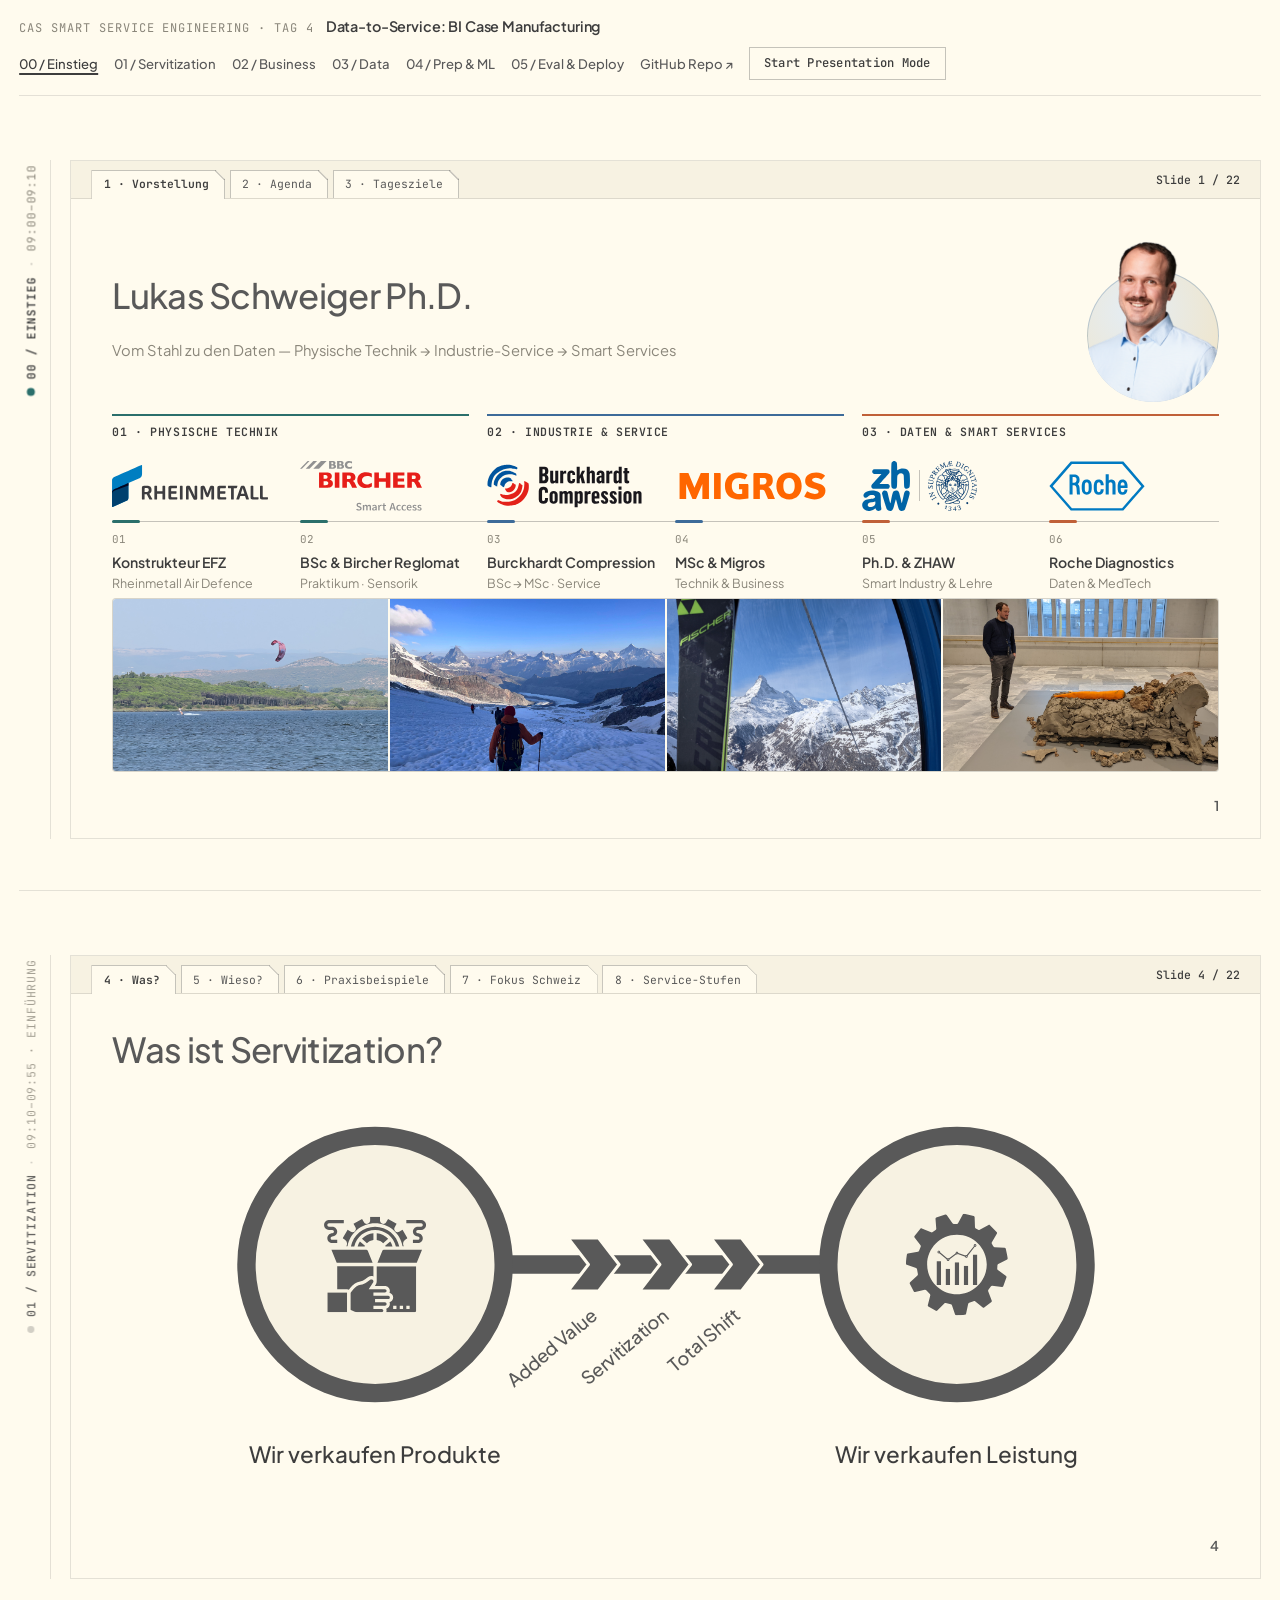
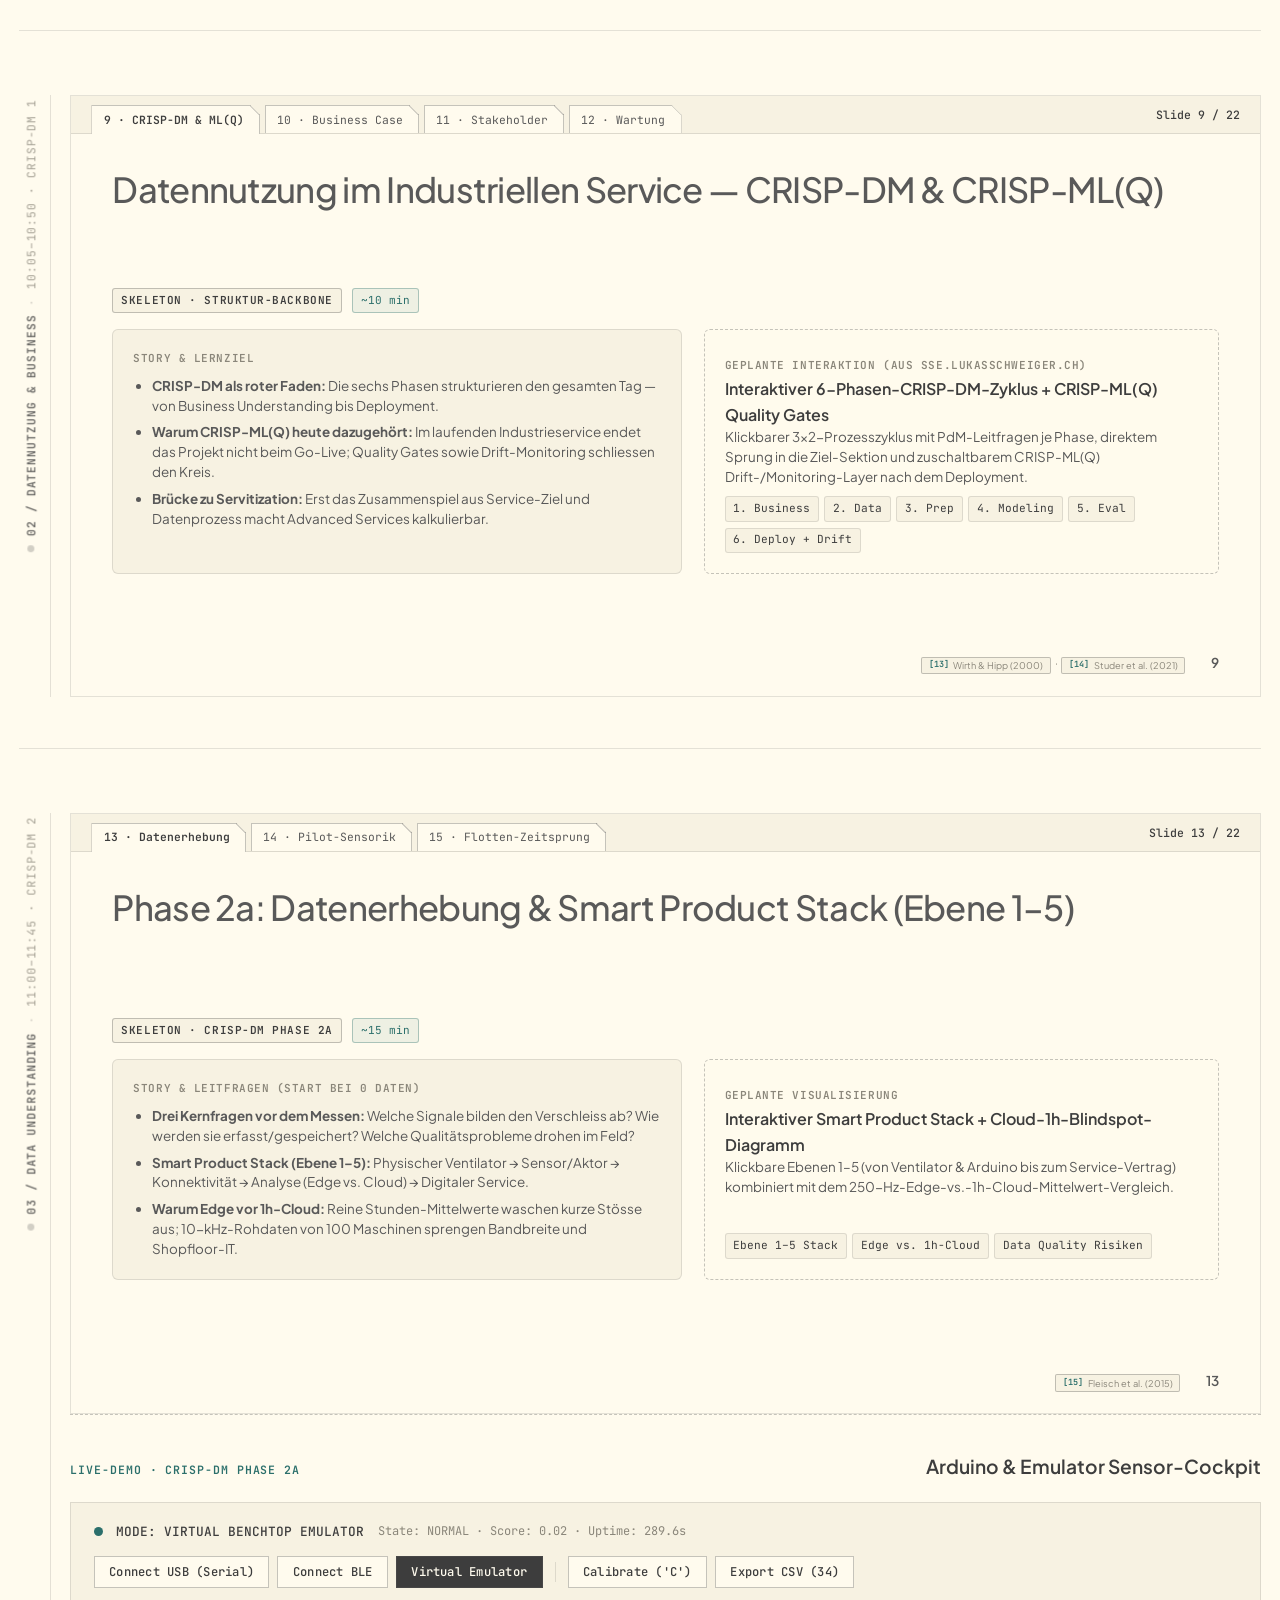
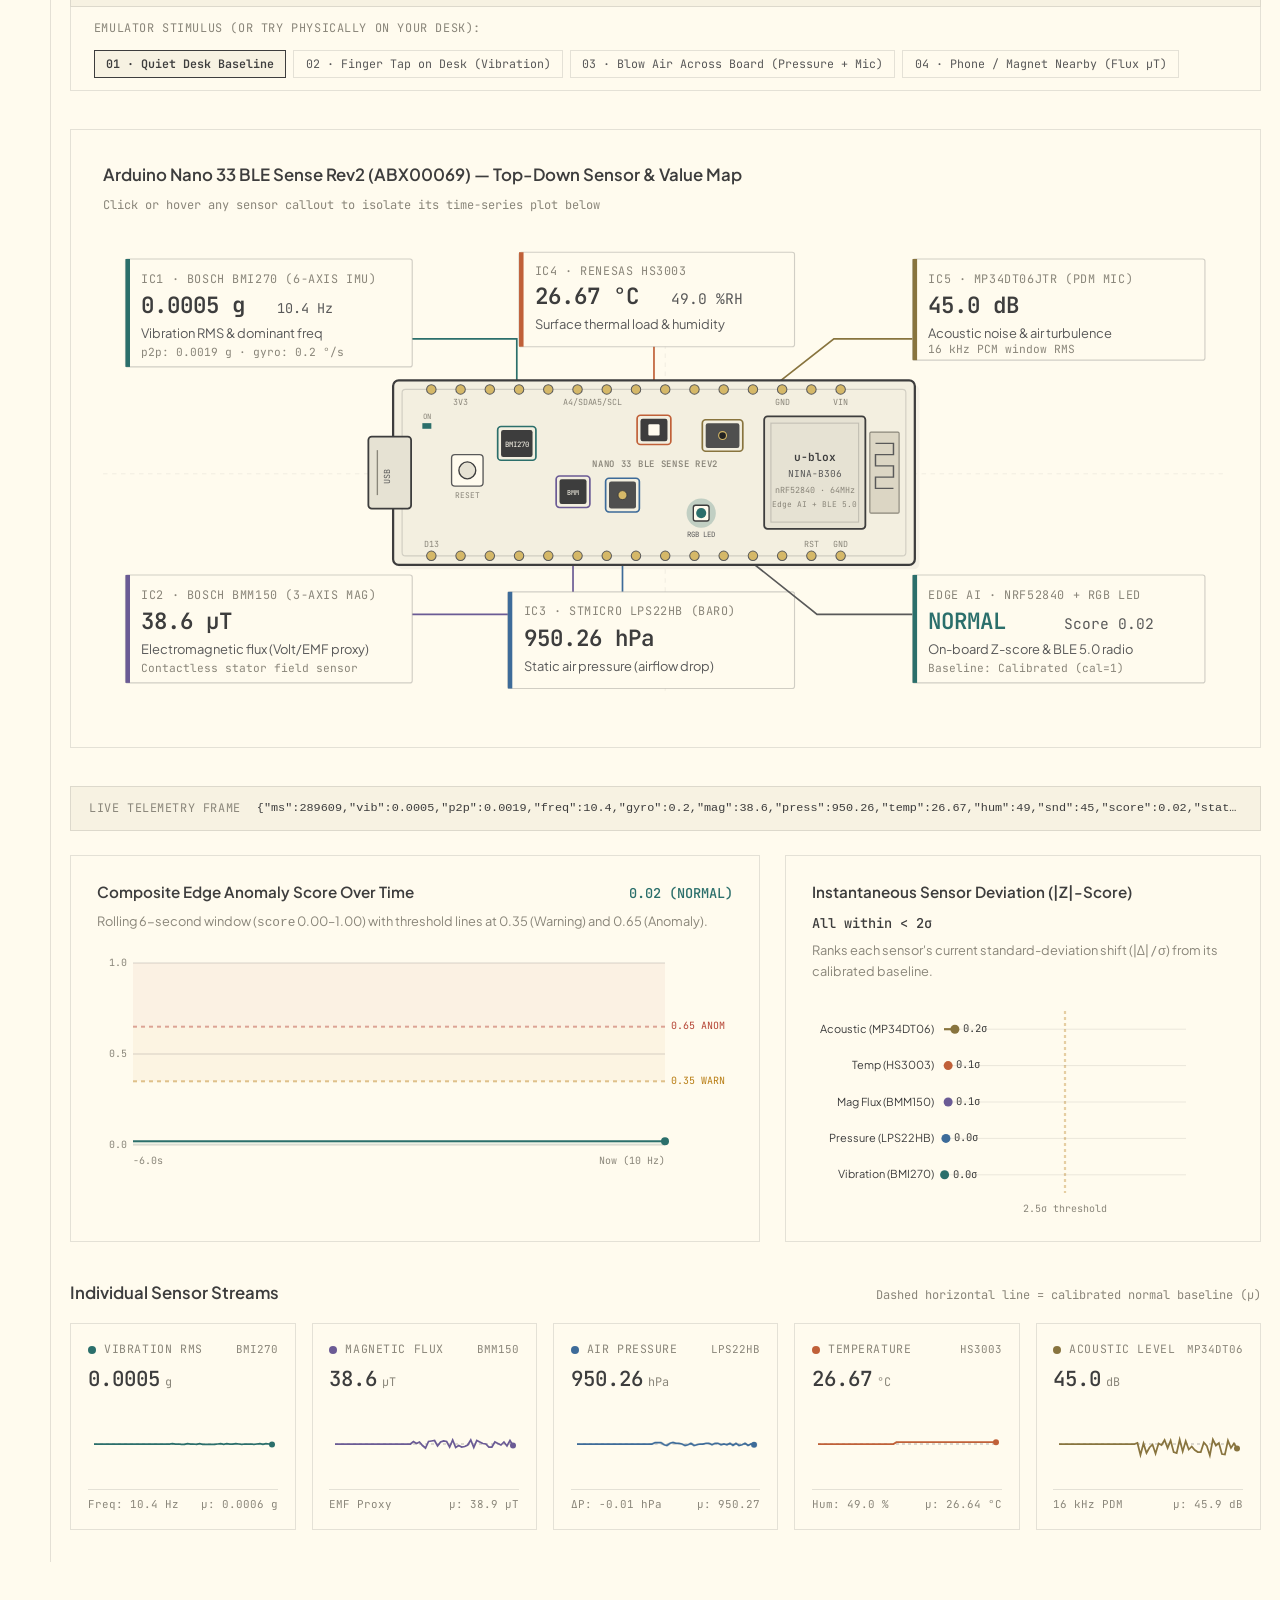
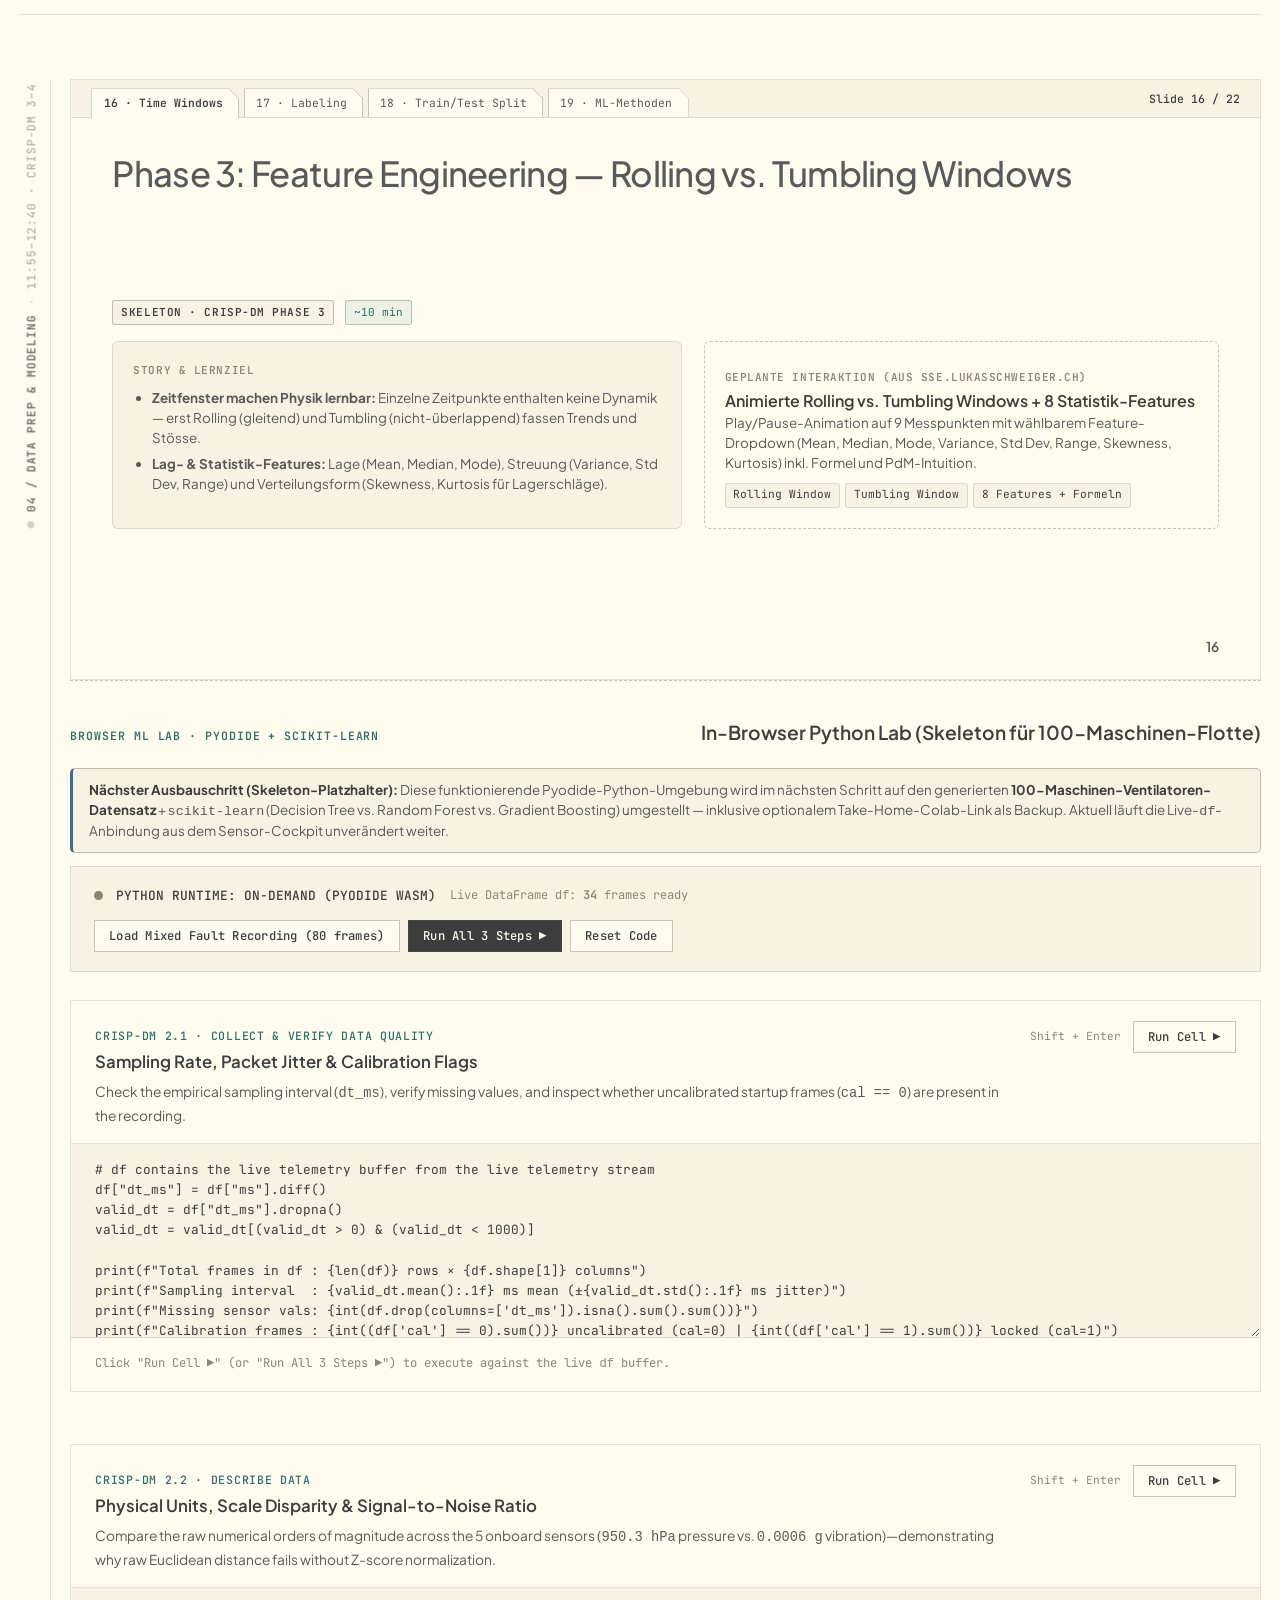
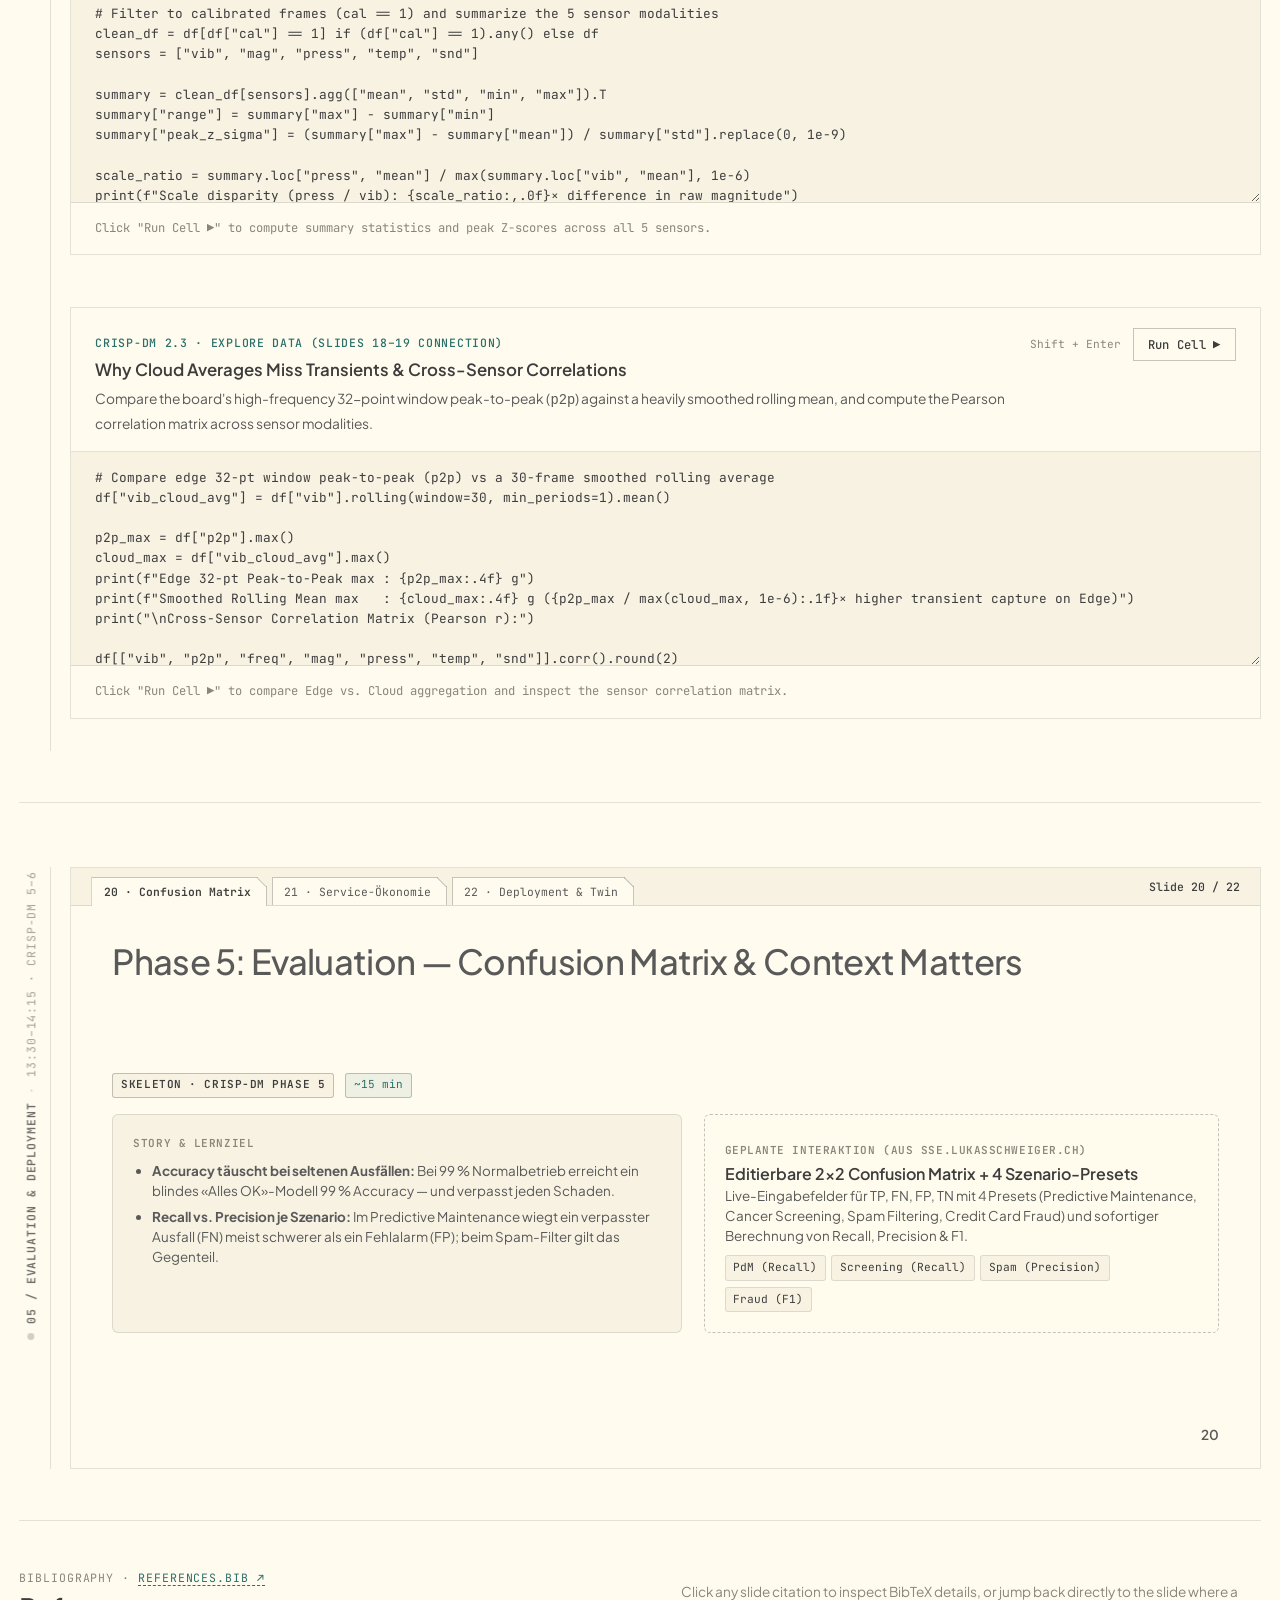
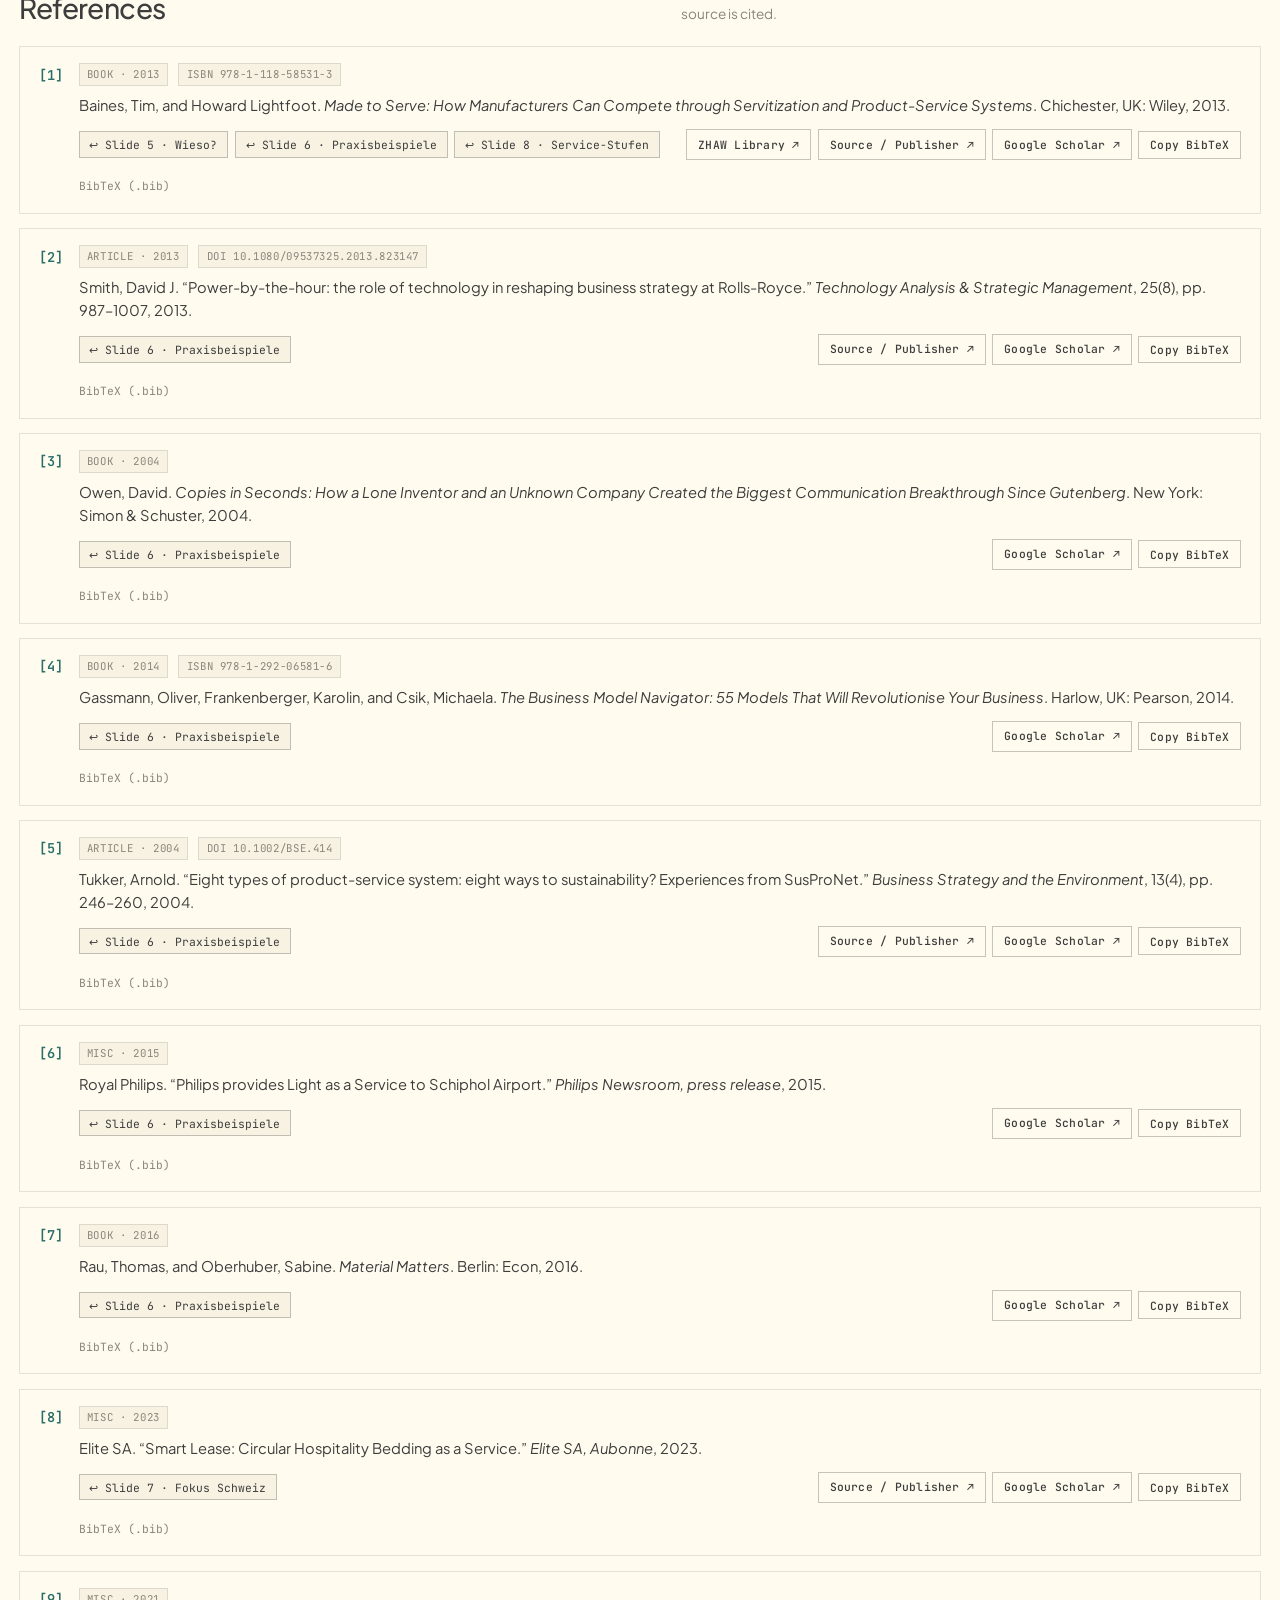
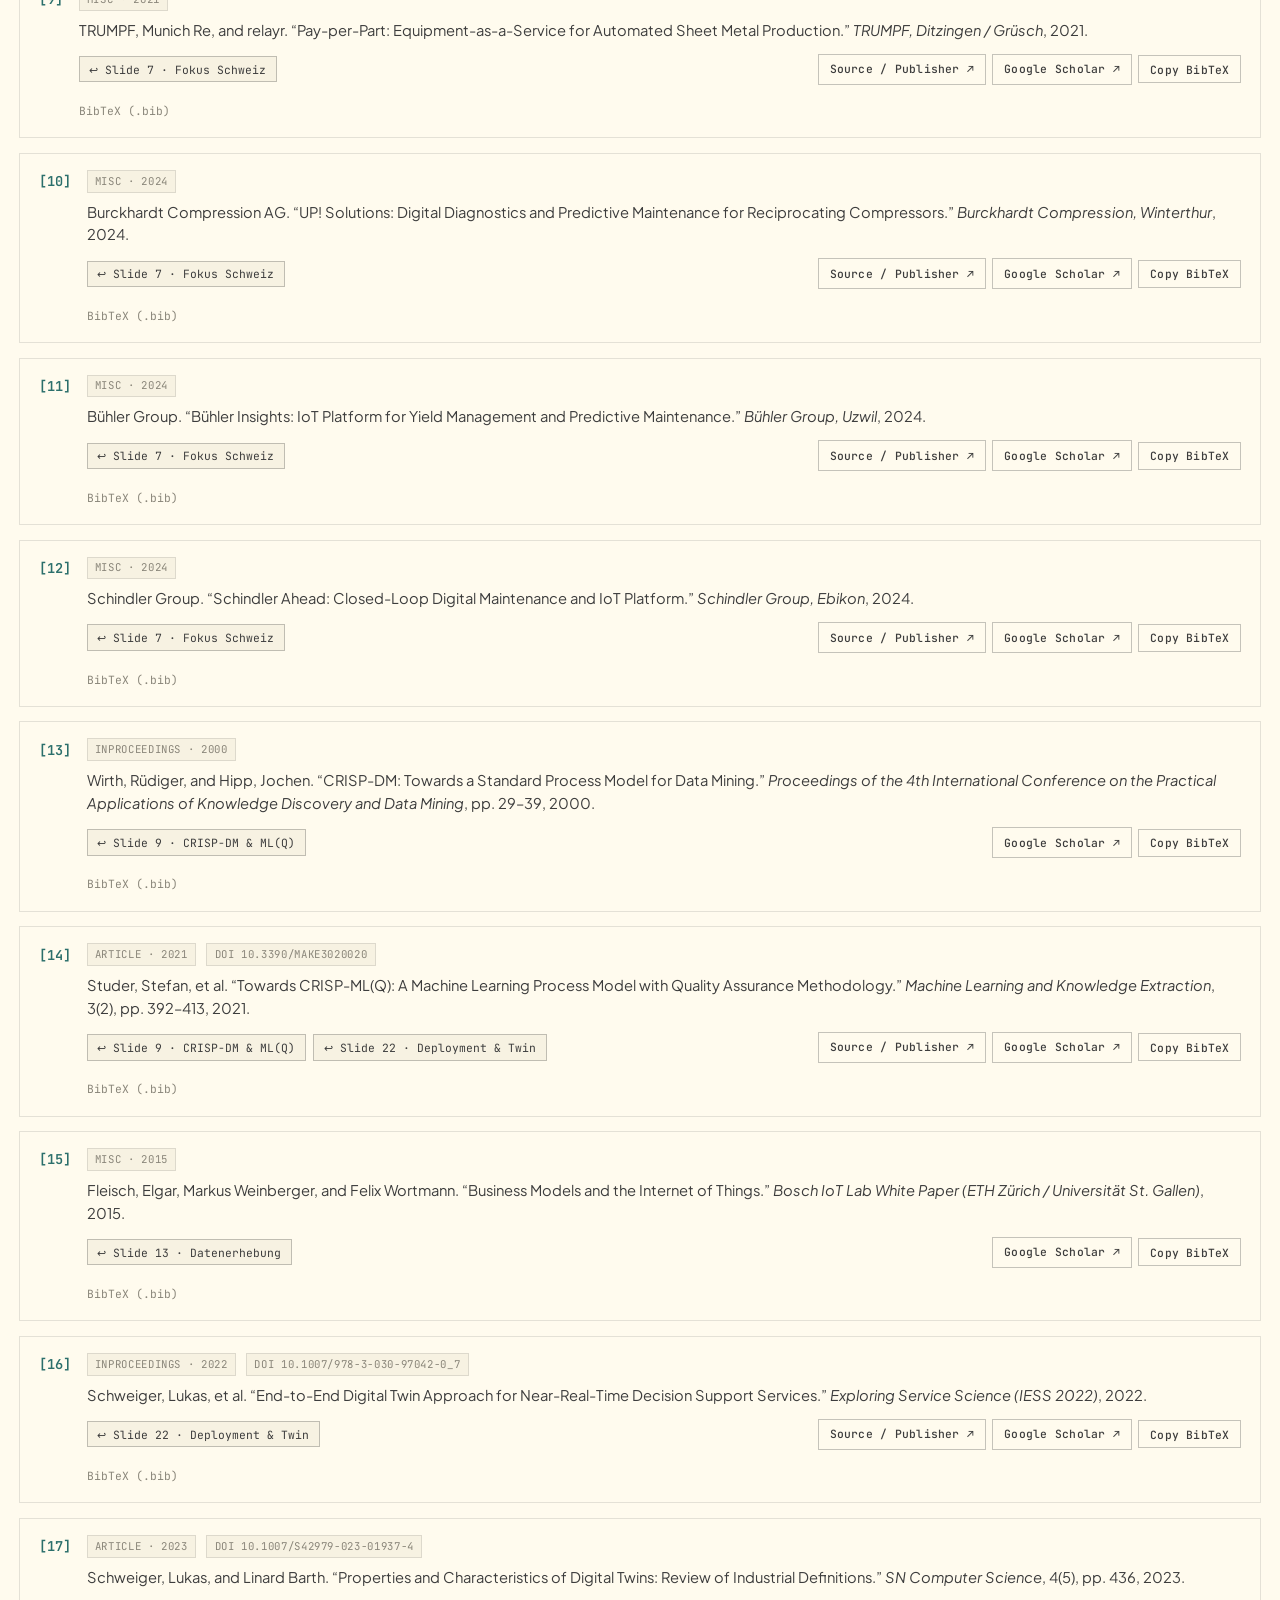
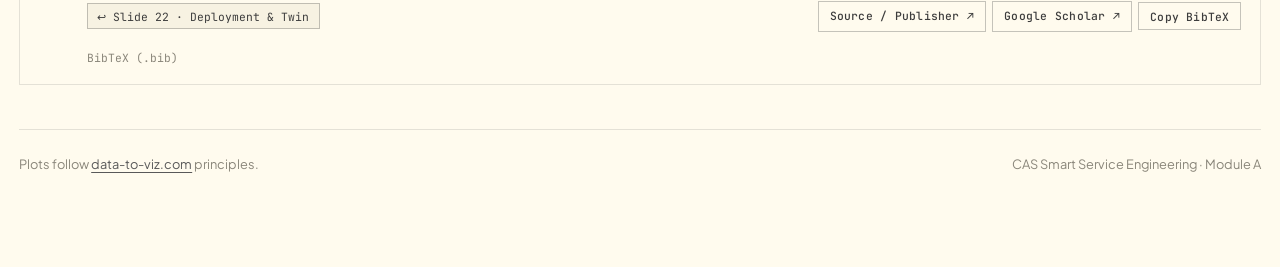
==== commit 24cd5d4a: "feat(web): finalize Vorstellung slide with real logos, pop-out portrait, and panoramic photo strip" ====
--- a/docs/index.html
+++ b/docs/index.html
@@ -7,7 +7,7 @@
   <link rel="preconnect" href="https://fonts.googleapis.com" />
   <link rel="preconnect" href="https://fonts.gstatic.com" crossorigin />
   <link href="https://fonts.googleapis.com/css2?family=JetBrains+Mono:wght@400;500;600&family=Plus+Jakarta+Sans:wght@400;500;600&display=swap" rel="stylesheet" />
-  <link rel="stylesheet" href="styles.css?v=62" />
+  <link rel="stylesheet" href="styles.css?v=70" />
 </head>
 <body>
   <div class="page-container">
@@ -66,11 +66,11 @@
               <div class="stage-step-panel orig-slide-panel is-active" data-step="0" data-slide-tab="Vorstellung" data-slide-folder="assets/slides/vorstellung">
                 <div class="intro-header-row">
                   <div class="intro-header-text">
-                    <h1 class="orig-slide-title">Dr. Lukas Schweiger</h1>
+                    <h1 class="orig-slide-title">Lukas Schweiger Ph.D.</h1>
                     <p class="einstieg-meta">Vom Stahl zu den Daten — Physische Technik → Industrie-Service → Smart Services</p>
                   </div>
                   <div class="intro-portrait-slot">
-                    <img src="assets/slides/vorstellung/portrait.jpg" alt="Portrait Dr. Lukas Schweiger" />
+                    <img src="assets/slides/vorstellung/portrait.png" alt="Portrait Lukas Schweiger Ph.D." />
                   </div>
                 </div>
 
@@ -115,8 +115,10 @@
                       <span class="intro-stop-sub">Technik &amp; Business</span>
                     </div>
                     <div class="intro-stop" style="--stop-color: var(--c-temp)">
-                      <div class="intro-logo-frame">
+                      <div class="intro-logo-frame intro-logo-frame--pair">
                         <img src="assets/slides/vorstellung/logo-zhaw.svg" alt="ZHAW Logo" />
+                        <span class="intro-logo-sep" aria-hidden="true"></span>
+                        <img src="assets/slides/vorstellung/logo-unipi.svg" alt="Università di Pisa Logo" />
                       </div>
                       <span class="intro-stop-num">05</span>
                       <span class="intro-stop-title">Ph.D. &amp; ZHAW</span>
@@ -136,16 +138,16 @@
                 <div class="intro-bottom-strip">
                   <div class="intro-photo-strip" aria-label="Persönliche Fotos">
                     <div class="intro-photo-slot">
-                      <img src="assets/slides/vorstellung/foto-01.jpg" alt="Persönliches Foto 1" />
+                      <img src="assets/slides/vorstellung/foto-01.jpg" alt="Kitesurfen" />
                     </div>
                     <div class="intro-photo-slot">
-                      <img src="assets/slides/vorstellung/foto-02.jpg" alt="Persönliches Foto 2" />
+                      <img src="assets/slides/vorstellung/foto-02.jpg" alt="Hochtour am Gletscher mit Matterhorn" />
                     </div>
                     <div class="intro-photo-slot">
-                      <img src="assets/slides/vorstellung/foto-03.jpg" alt="Persönliches Foto 3" />
+                      <img src="assets/slides/vorstellung/foto-03.jpg" alt="Skifahren vor dem Matterhorn" />
                     </div>
                     <div class="intro-photo-slot">
-                      <img src="assets/slides/vorstellung/foto-04.jpg" alt="Persönliches Foto 4" />
+                      <img src="assets/slides/vorstellung/foto-04.jpg" alt="Kunsthaus Ausstellung" />
                     </div>
                   </div>
                 </div>
--- a/docs/styles.css
+++ b/docs/styles.css
@@ -4815,7 +4815,7 @@
 }
 
 .intro-track {
-  --logo-size: clamp(50px, 4.8vw, 64px);
+  --logo-h: clamp(38px, 4.2vw, 50px);
   --track-gap: clamp(0.75rem, 1.4vw, 1.2rem);
   display: grid;
   grid-template-columns: repeat(6, minmax(0, 1fr));
@@ -4833,45 +4833,83 @@
   min-width: 0;
 }
 
-.intro-stop:not(:last-child)::after {
+.intro-stop::after {
   content: '';
   position: absolute;
-  top: calc(var(--logo-size) / 2);
-  left: calc(var(--logo-size) + 4px);
-  right: calc(-1 * var(--track-gap) + 4px);
+  top: calc(var(--logo-h) + 0.65rem);
+  left: 0;
+  right: calc(-1 * var(--track-gap));
   height: 1px;
   background: var(--border-strong);
 }
 
+.intro-stop:last-child::after {
+  right: 0;
+}
+
 .intro-logo-frame {
-  width: var(--logo-size);
-  height: var(--logo-size);
-  border-radius: 50%;
-  border: 2px solid var(--stop-color, var(--c-vib));
-  background: #ffffff;
-  box-shadow: 0 0 0 3px var(--bg);
-  padding: clamp(7px, 0.75vw, 10px);
+  position: relative;
+  width: 100%;
+  height: var(--logo-h);
   display: flex;
   align-items: center;
-  justify-content: center;
-  overflow: hidden;
+  justify-content: flex-start;
+  margin-bottom: 1.05rem;
+}
+
+.intro-logo-frame::after {
+  content: '';
+  position: absolute;
+  left: 0;
+  top: calc(100% + 0.65rem - 1px);
+  width: 28px;
+  height: 3px;
+  border-radius: 2px;
+  background: var(--stop-color, var(--c-vib));
+  z-index: 1;
+  transition: width 0.16s ease;
+}
+
+.intro-logo-frame img {
+  max-width: 92%;
+  max-height: 100%;
+  width: auto;
+  height: auto;
+  object-fit: contain;
+  object-position: left center;
+  display: block;
+  transition: transform 0.16s ease;
+}
+
+.intro-logo-frame--pair {
+  gap: clamp(0.45rem, 0.7vw, 0.65rem);
+  padding-right: 8%;
+}
+
+.intro-logo-frame--pair img {
+  max-width: 100%;
+  max-height: 100%;
+  width: auto;
+  height: auto;
+  min-width: 0;
+  flex: 0 1 auto;
+  object-fit: contain;
+  object-position: left center;
+}
+
+.intro-logo-sep {
+  width: 1px;
+  height: 62%;
+  background: var(--border-strong);
   flex-shrink: 0;
-  position: relative;
-  z-index: 1;
-  margin-bottom: 0.45rem;
-  transition: transform 0.16s ease, box-shadow 0.16s ease;
-}
-
-.intro-logo-frame img {
-  width: 100%;
-  height: 100%;
-  object-fit: contain;
-  display: block;
-}
-
-.intro-stop:hover .intro-logo-frame {
-  transform: scale(1.06);
-  box-shadow: 0 2px 10px rgba(61, 61, 61, 0.08), 0 0 0 3px var(--bg);
+}
+
+.intro-stop:hover .intro-logo-frame img {
+  transform: translateY(-2px);
+}
+
+.intro-stop:hover .intro-logo-frame::after {
+  width: 44px;
 }
 
 .intro-stop-num {
@@ -4905,81 +4943,63 @@
 }
 
 .intro-portrait-slot {
-  width: clamp(72px, 7.5vw, 96px);
-  height: clamp(72px, 7.5vw, 96px);
+  --portrait-disc: clamp(112px, 11vw, 132px);
+  position: relative;
+  width: var(--portrait-disc);
+  height: calc(var(--portrait-disc) * 1.27);
   flex-shrink: 0;
+  border-radius: 0 0 calc(var(--portrait-disc) / 2) calc(var(--portrait-disc) / 2);
+  display: flex;
+  align-items: flex-end;
+  justify-content: center;
+  overflow: hidden;
+}
+
+.intro-portrait-slot::before {
+  content: '';
+  position: absolute;
+  left: 0;
+  bottom: 0;
+  width: var(--portrait-disc);
+  height: var(--portrait-disc);
   border-radius: 50%;
-  border: 1px solid var(--border);
-  background: var(--bg-subtle);
-  display: flex;
-  flex-direction: column;
-  align-items: center;
-  justify-content: center;
-  gap: 0.2rem;
-  color: var(--text-muted);
-  overflow: hidden;
-}
-
-.intro-portrait-slot svg {
-  width: 22px;
-  height: 22px;
-  opacity: 0.7;
-}
-
-.intro-portrait-slot span {
-  font-family: var(--font-mono);
-  font-size: 0.62rem;
-  letter-spacing: 0.04em;
-  text-transform: uppercase;
+  background: radial-gradient(circle at 35% 30%, #e4edf5 0%, #efe6ce 75%, #e6dbc0 100%);
+  border: 1.5px solid rgba(61, 107, 153, 0.28);
+  z-index: 0;
 }
 
 .intro-portrait-slot img {
-  width: 100%;
-  height: 100%;
-  object-fit: cover;
+  position: relative;
+  z-index: 1;
+  width: calc(var(--portrait-disc) * 1.26);
+  height: calc(var(--portrait-disc) * 1.26);
+  max-width: none;
+  object-fit: contain;
+  object-position: bottom center;
   display: block;
 }
 
 .intro-bottom-strip {
-  border-top: 1px solid var(--border);
-  padding-top: 0.85rem;
+  padding-top: 0.4rem;
   display: flex;
   align-items: center;
 }
 
 .intro-photo-strip {
   display: grid;
-  grid-template-columns: repeat(4, minmax(0, 148px));
-  justify-content: space-between;
-  gap: clamp(0.85rem, 2vw, 1.75rem);
+  grid-template-columns: repeat(4, minmax(0, 1fr));
+  gap: 2px;
   width: 100%;
+  background: var(--bg);
+  border: 1px solid rgba(89, 89, 89, 0.24);
+  border-radius: 4px;
+  overflow: hidden;
 }
 
 .intro-photo-slot {
-  aspect-ratio: 4 / 3;
-  border-radius: 5px;
-  border: 1px solid var(--border);
+  aspect-ratio: 16 / 10;
   background: var(--bg-subtle);
-  display: flex;
-  flex-direction: column;
-  align-items: center;
-  justify-content: center;
-  gap: 0.22rem;
-  color: var(--text-muted);
   overflow: hidden;
-}
-
-.intro-photo-slot svg {
-  width: 18px;
-  height: 18px;
-  opacity: 0.7;
-}
-
-.intro-photo-slot span {
-  font-family: var(--font-mono);
-  font-size: 0.64rem;
-  letter-spacing: 0.04em;
-  text-transform: uppercase;
 }
 
 .intro-photo-slot img {
@@ -4987,24 +5007,47 @@
   height: 100%;
   object-fit: cover;
   display: block;
+  transition: transform 0.28s ease;
+}
+
+.intro-photo-slot:hover img {
+  transform: scale(1.035);
+}
+
+.intro-photo-slot:nth-child(1) img { object-position: 38% 35%; }
+.intro-photo-slot:nth-child(2) img { object-position: center 42%; }
+.intro-photo-slot:nth-child(3) img { object-position: 28% 38%; }
+.intro-photo-slot:nth-child(4) img { object-position: 22% 12%; }
+
+body.is-beamer-mode .orig-slide-panel.is-active[data-slide-folder="assets/slides/vorstellung"] {
+  justify-content: center;
+  gap: clamp(1rem, 2.5vh, 1.75rem);
 }
 
 body.is-beamer-mode .intro-arc {
-  gap: clamp(0.85rem, 1.8vh, 1.4rem);
+  flex: 0 0 auto;
+  margin-top: 0;
+  gap: clamp(0.85rem, 1.8vh, 1.35rem);
 }
 
 body.is-beamer-mode .intro-track {
-  --logo-size: clamp(46px, 4.4vw, 58px);
+  --logo-h: clamp(40px, 4.4vw, 52px);
 }
 
 body.is-beamer-mode .intro-portrait-slot {
-  width: 76px;
-  height: 76px;
+  --portrait-disc: clamp(116px, 14.5vh, 144px);
+}
+
+body.is-beamer-mode .intro-bottom-strip {
+  padding-top: 0;
 }
 
 body.is-beamer-mode .intro-photo-strip {
-  grid-template-columns: repeat(4, minmax(0, 134px));
   width: 100%;
+}
+
+body.is-beamer-mode .intro-photo-slot {
+  max-height: clamp(112px, 21vh, 184px);
 }
 
 @media (max-width: 820px) {
@@ -5012,35 +5055,39 @@
     display: none;
   }
   .intro-track {
-    --logo-size: 46px;
+    --logo-h: 34px;
     grid-template-columns: 1fr;
+    gap: 0.9rem;
+  }
+  .intro-stop {
+    padding-left: 1rem;
+    border-left: 2px solid var(--stop-color, var(--c-vib));
+  }
+  .intro-stop::after,
+  .intro-logo-frame::after {
+    display: none;
+  }
+  .intro-logo-frame {
+    margin-bottom: 0.25rem;
+  }
+  .intro-logo-frame img {
+    max-width: 140px;
+  }
+  .intro-logo-frame--pair {
+    padding-right: 0;
     gap: 0.75rem;
   }
-  .intro-stop {
-    padding-left: calc(var(--logo-size) + 0.85rem);
-    min-height: var(--logo-size);
-    justify-content: center;
-  }
-  .intro-logo-frame {
-    position: absolute;
-    left: 0;
-    top: 0.1rem;
-    margin-bottom: 0;
-    padding: 6px;
-  }
-  .intro-stop:not(:last-child)::after {
-    top: calc(0.1rem + var(--logo-size) + 4px);
-    bottom: calc(-0.75rem + 4px);
-    left: calc(var(--logo-size) / 2);
-    right: auto;
-    width: 1px;
-    height: auto;
+  .intro-logo-frame--pair img {
+    max-width: 110px;
   }
 }
 
 @media (max-width: 640px) {
   .intro-header-row {
     flex-wrap: wrap;
+  }
+  .intro-portrait-slot {
+    --portrait-disc: 96px;
   }
   .intro-photo-strip {
     grid-template-columns: repeat(2, minmax(0, 1fr));
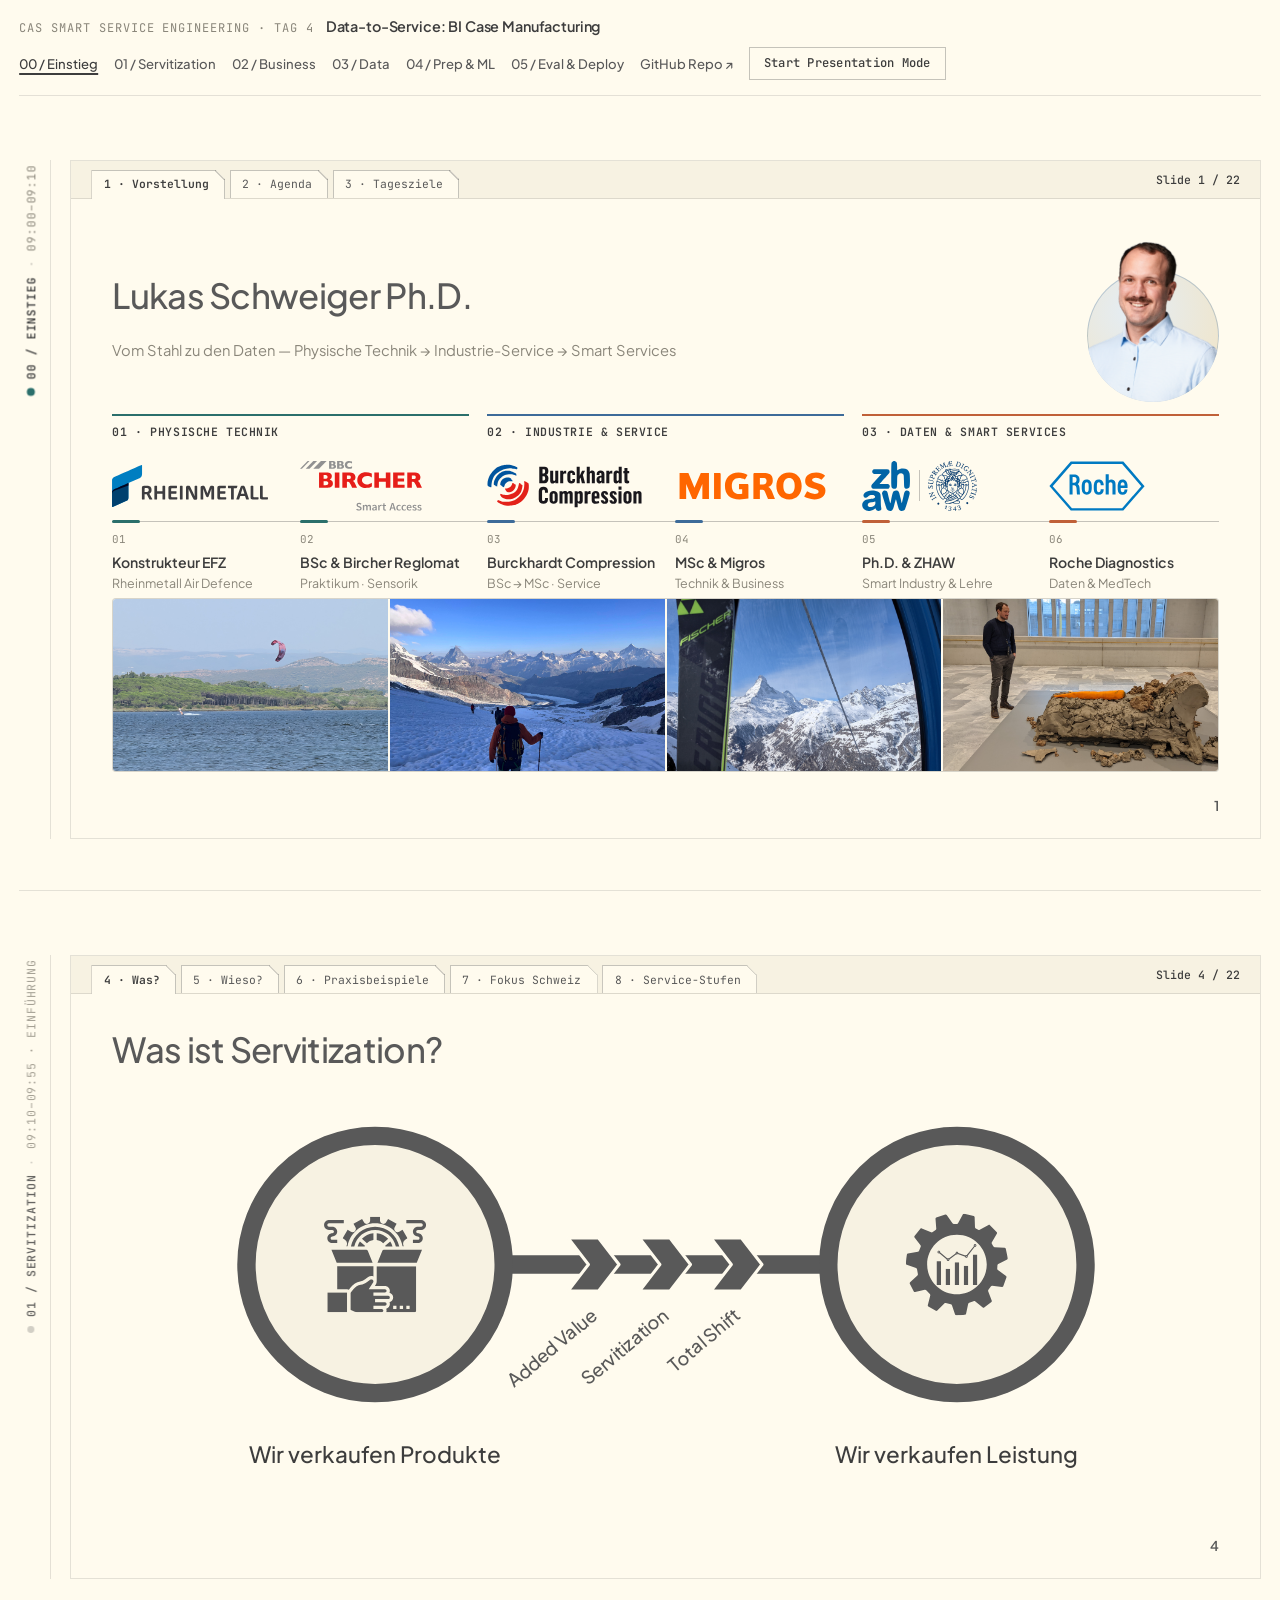
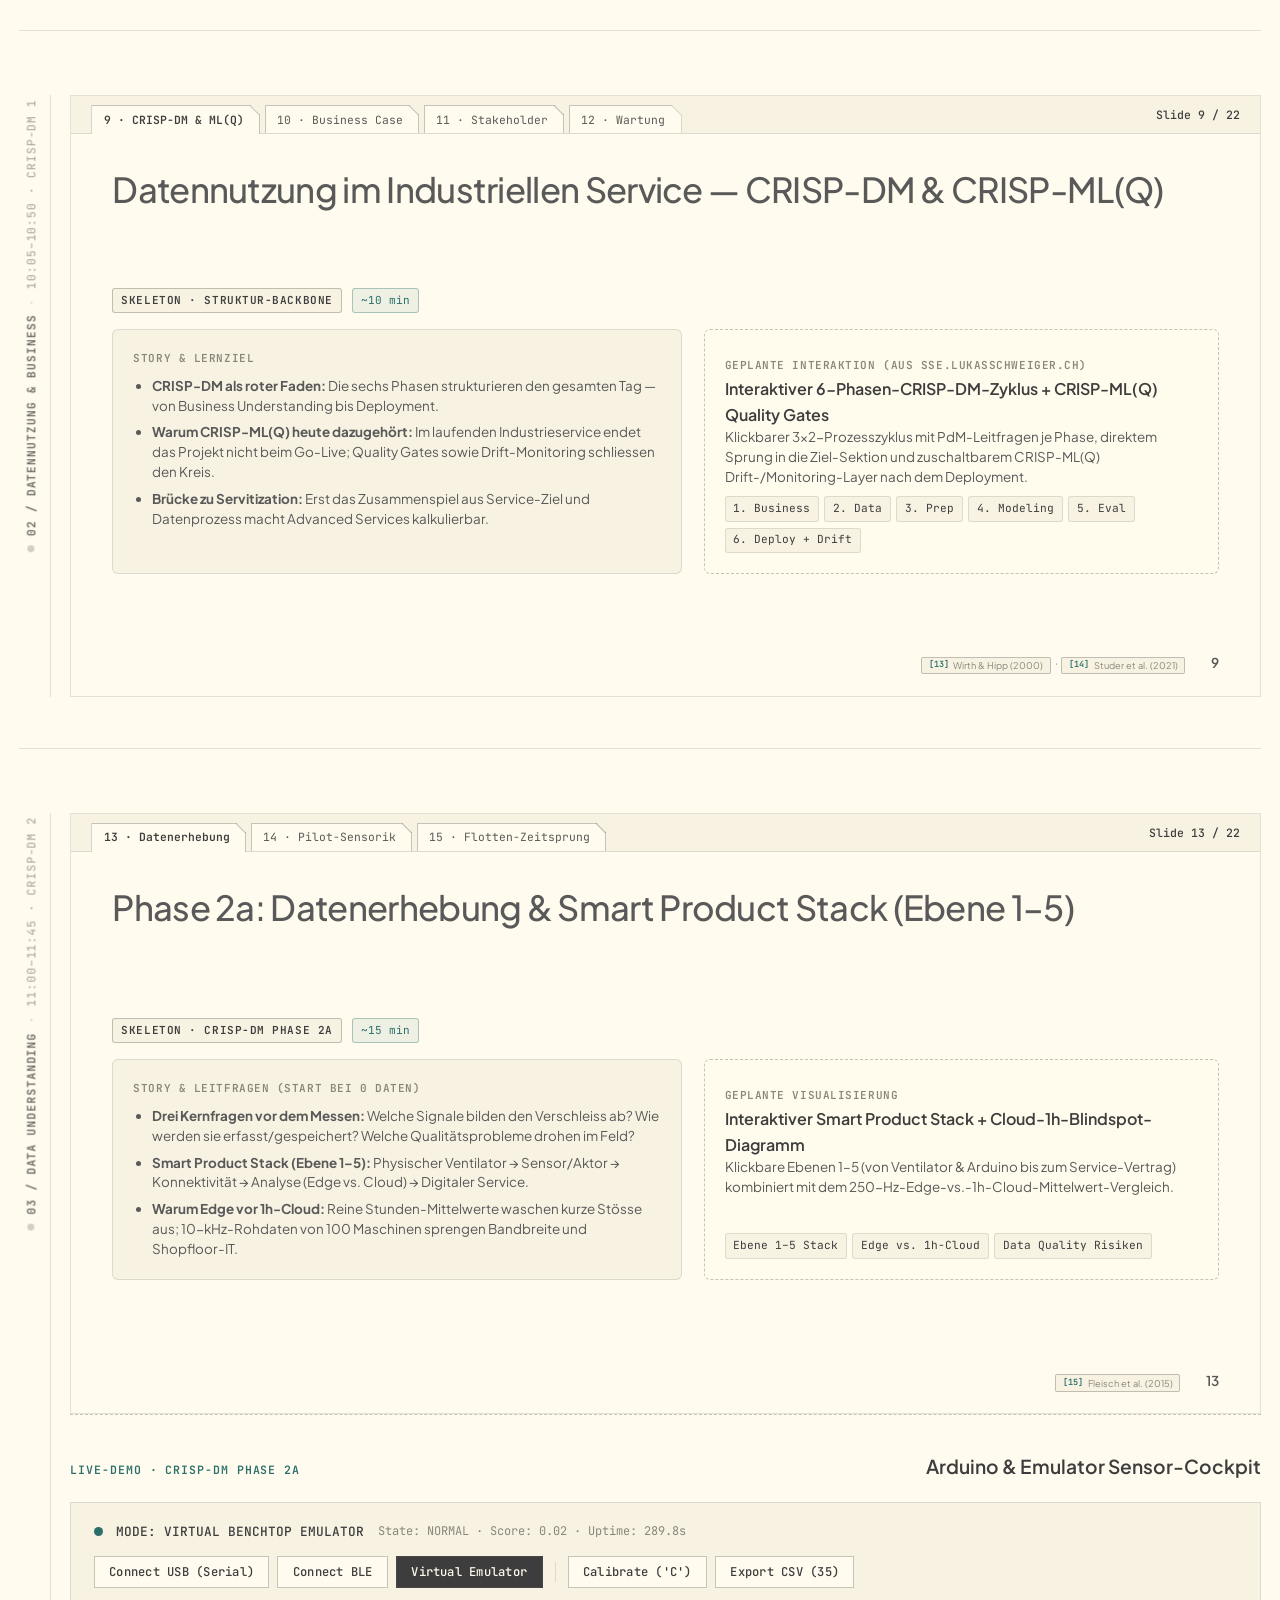
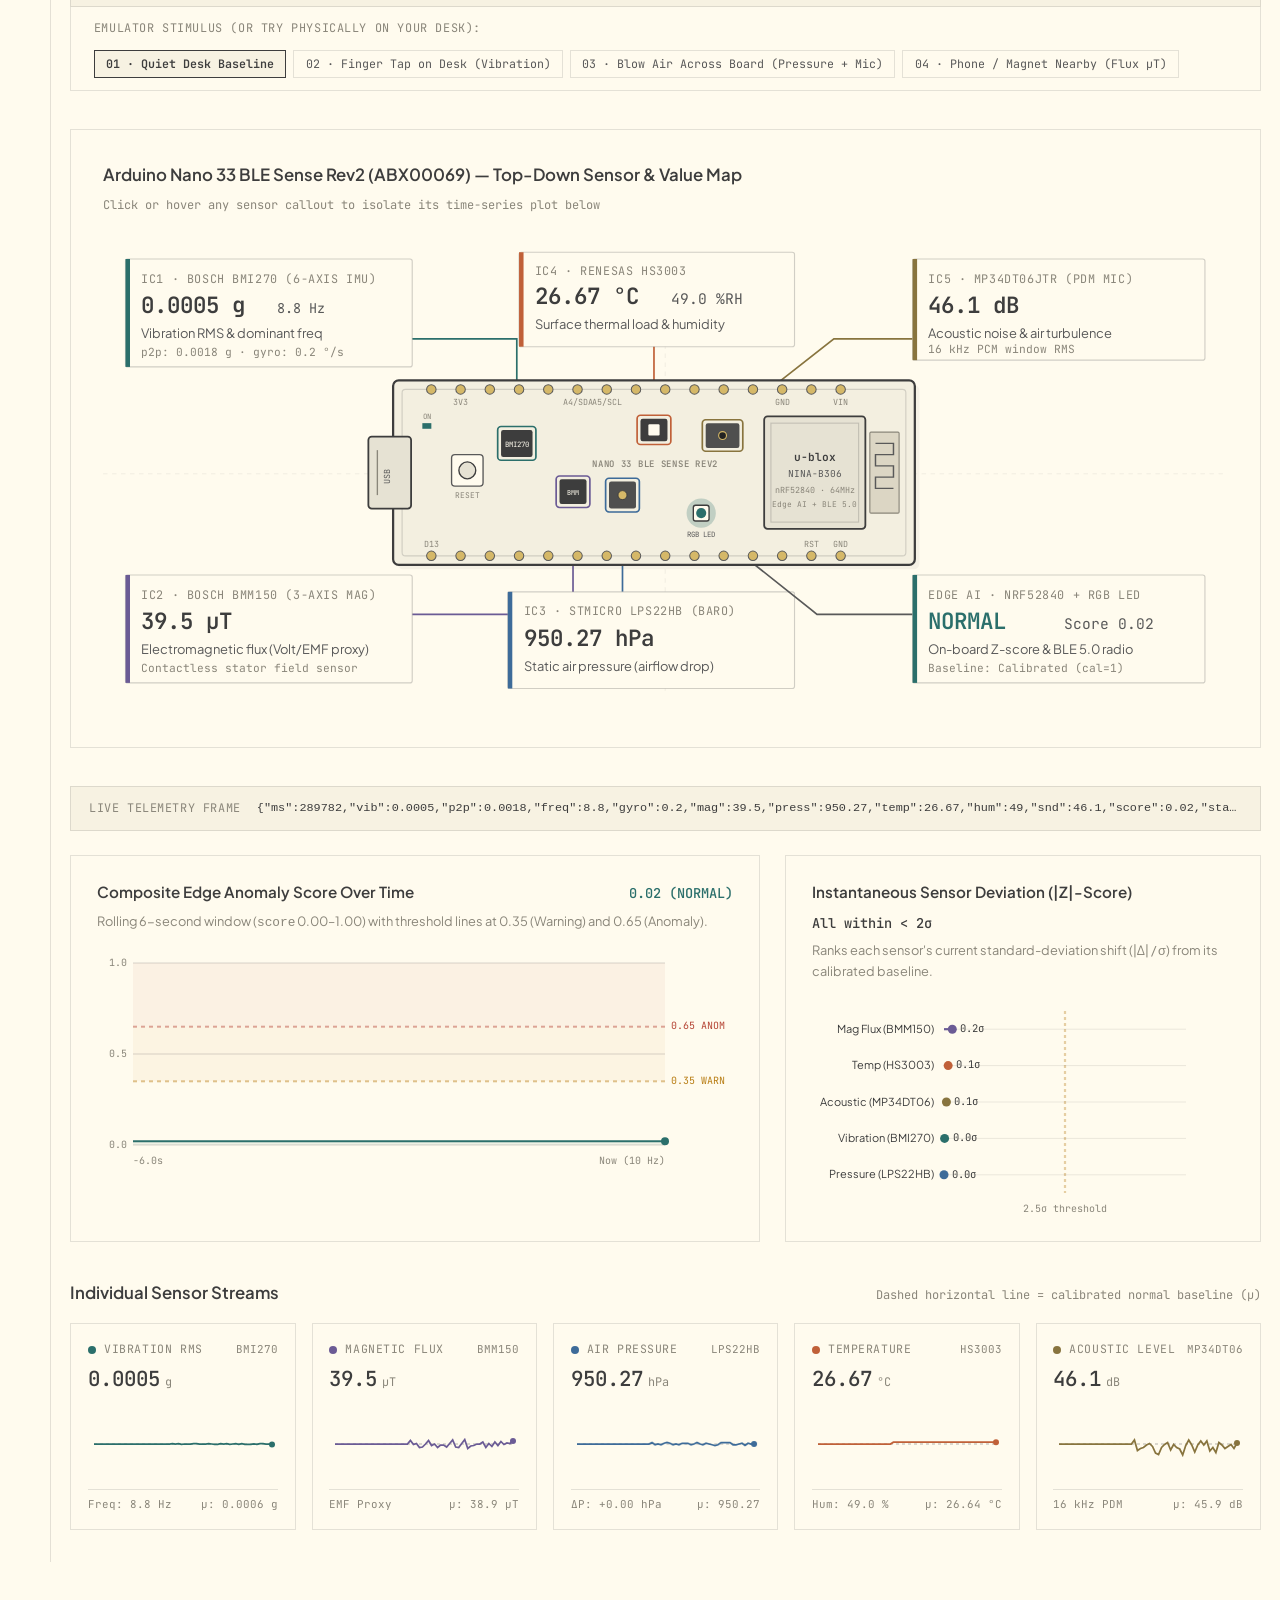
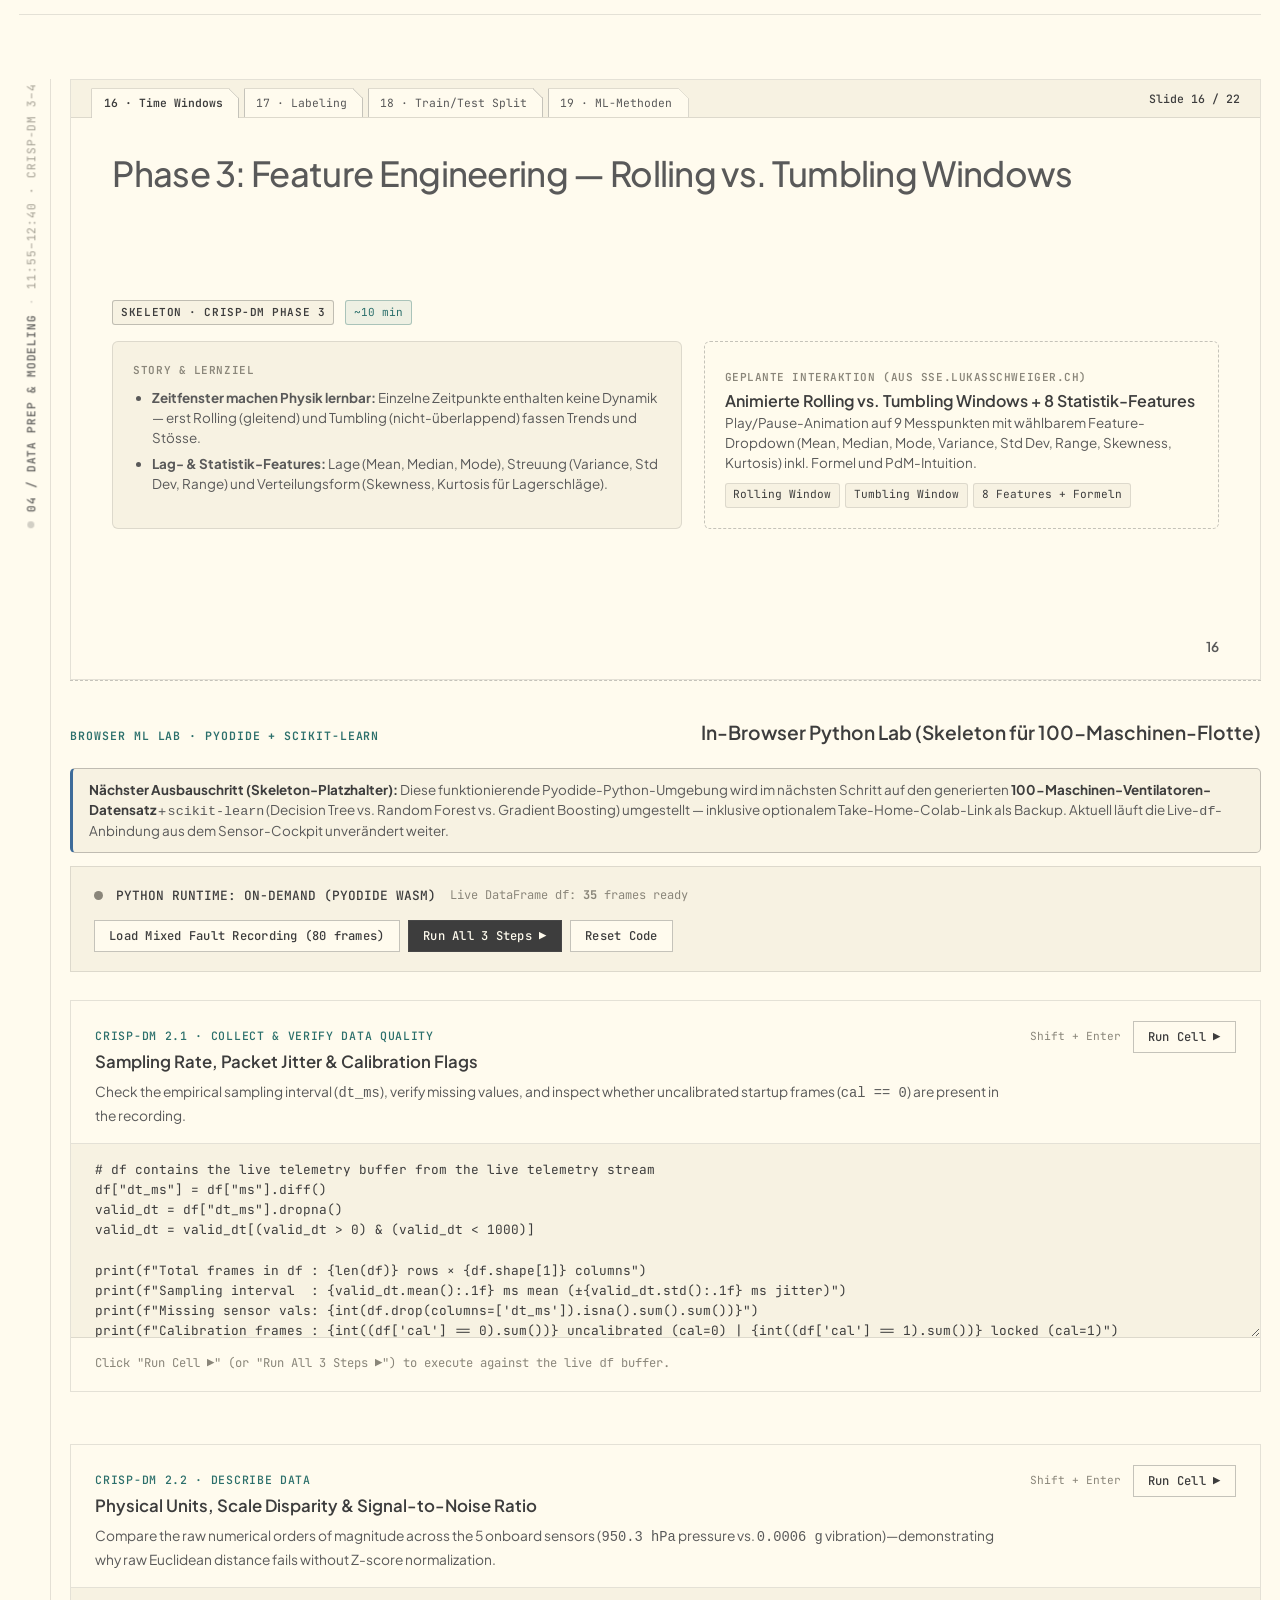
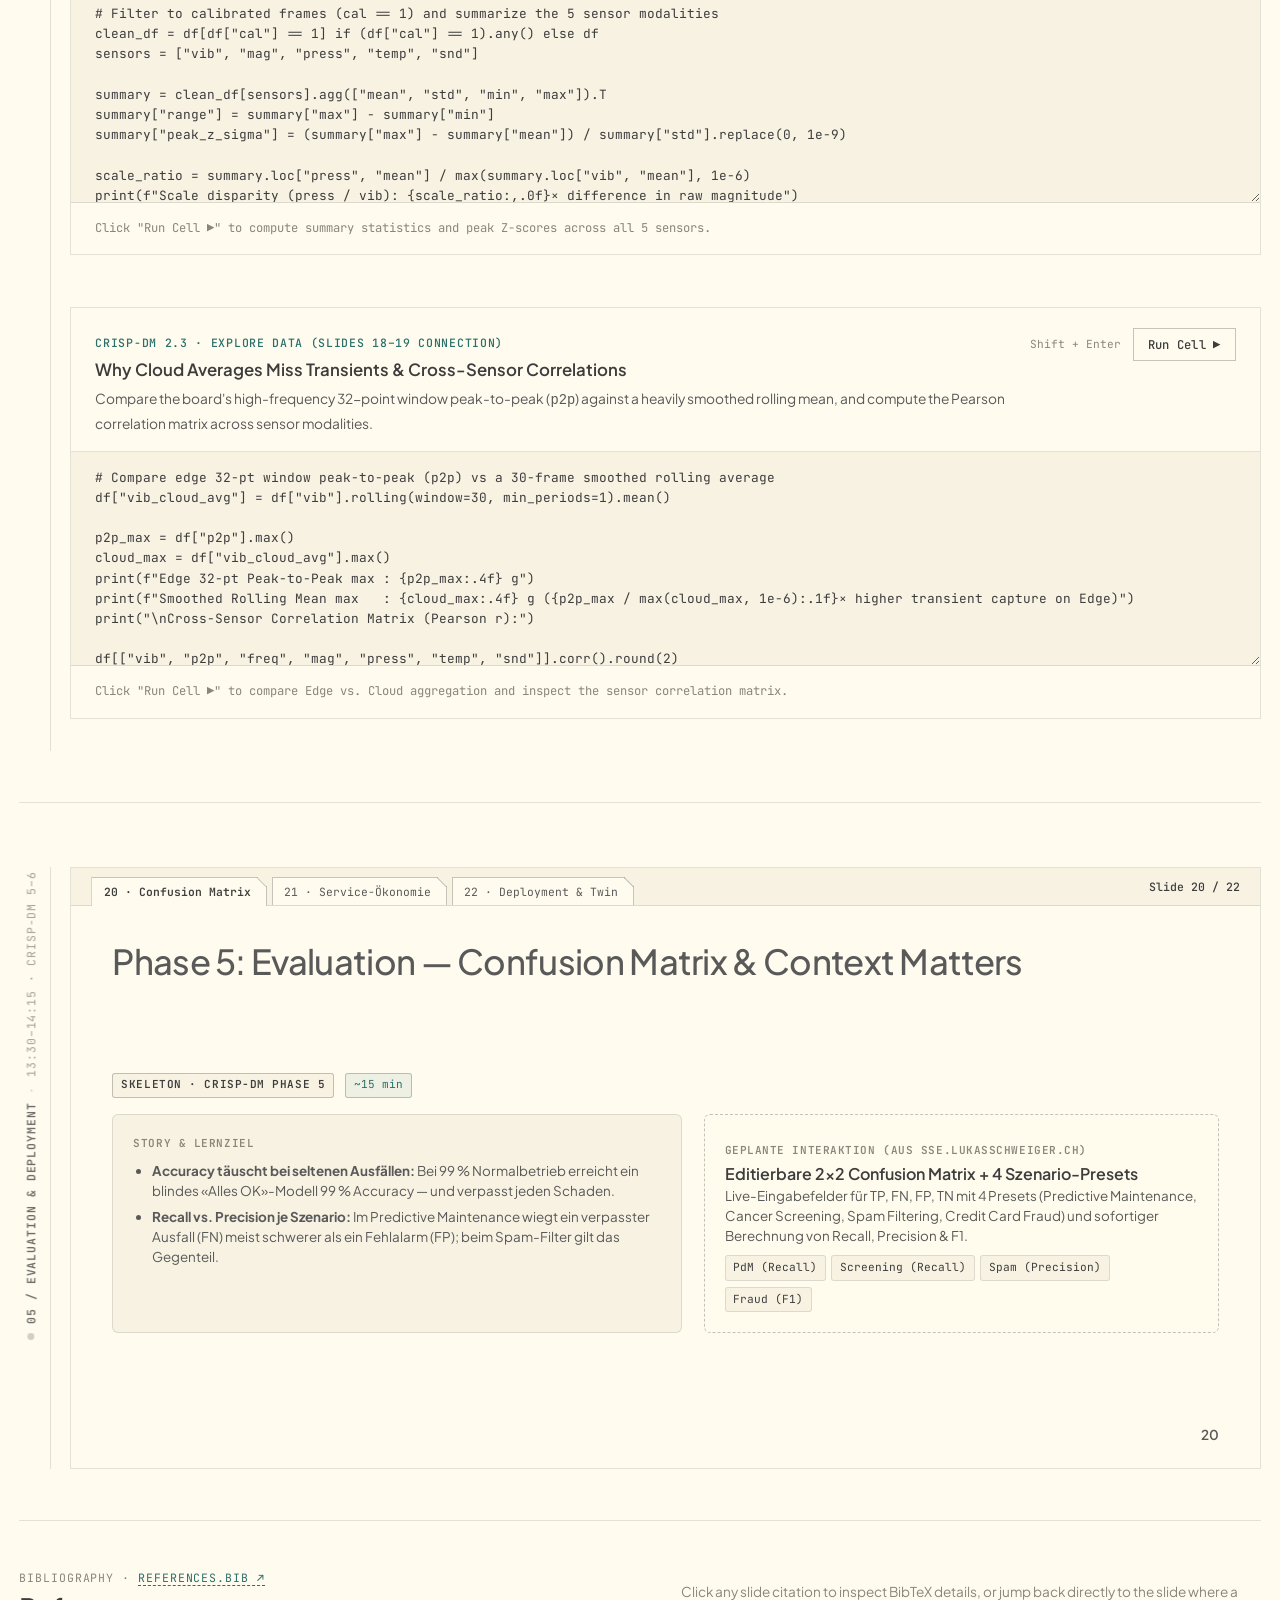
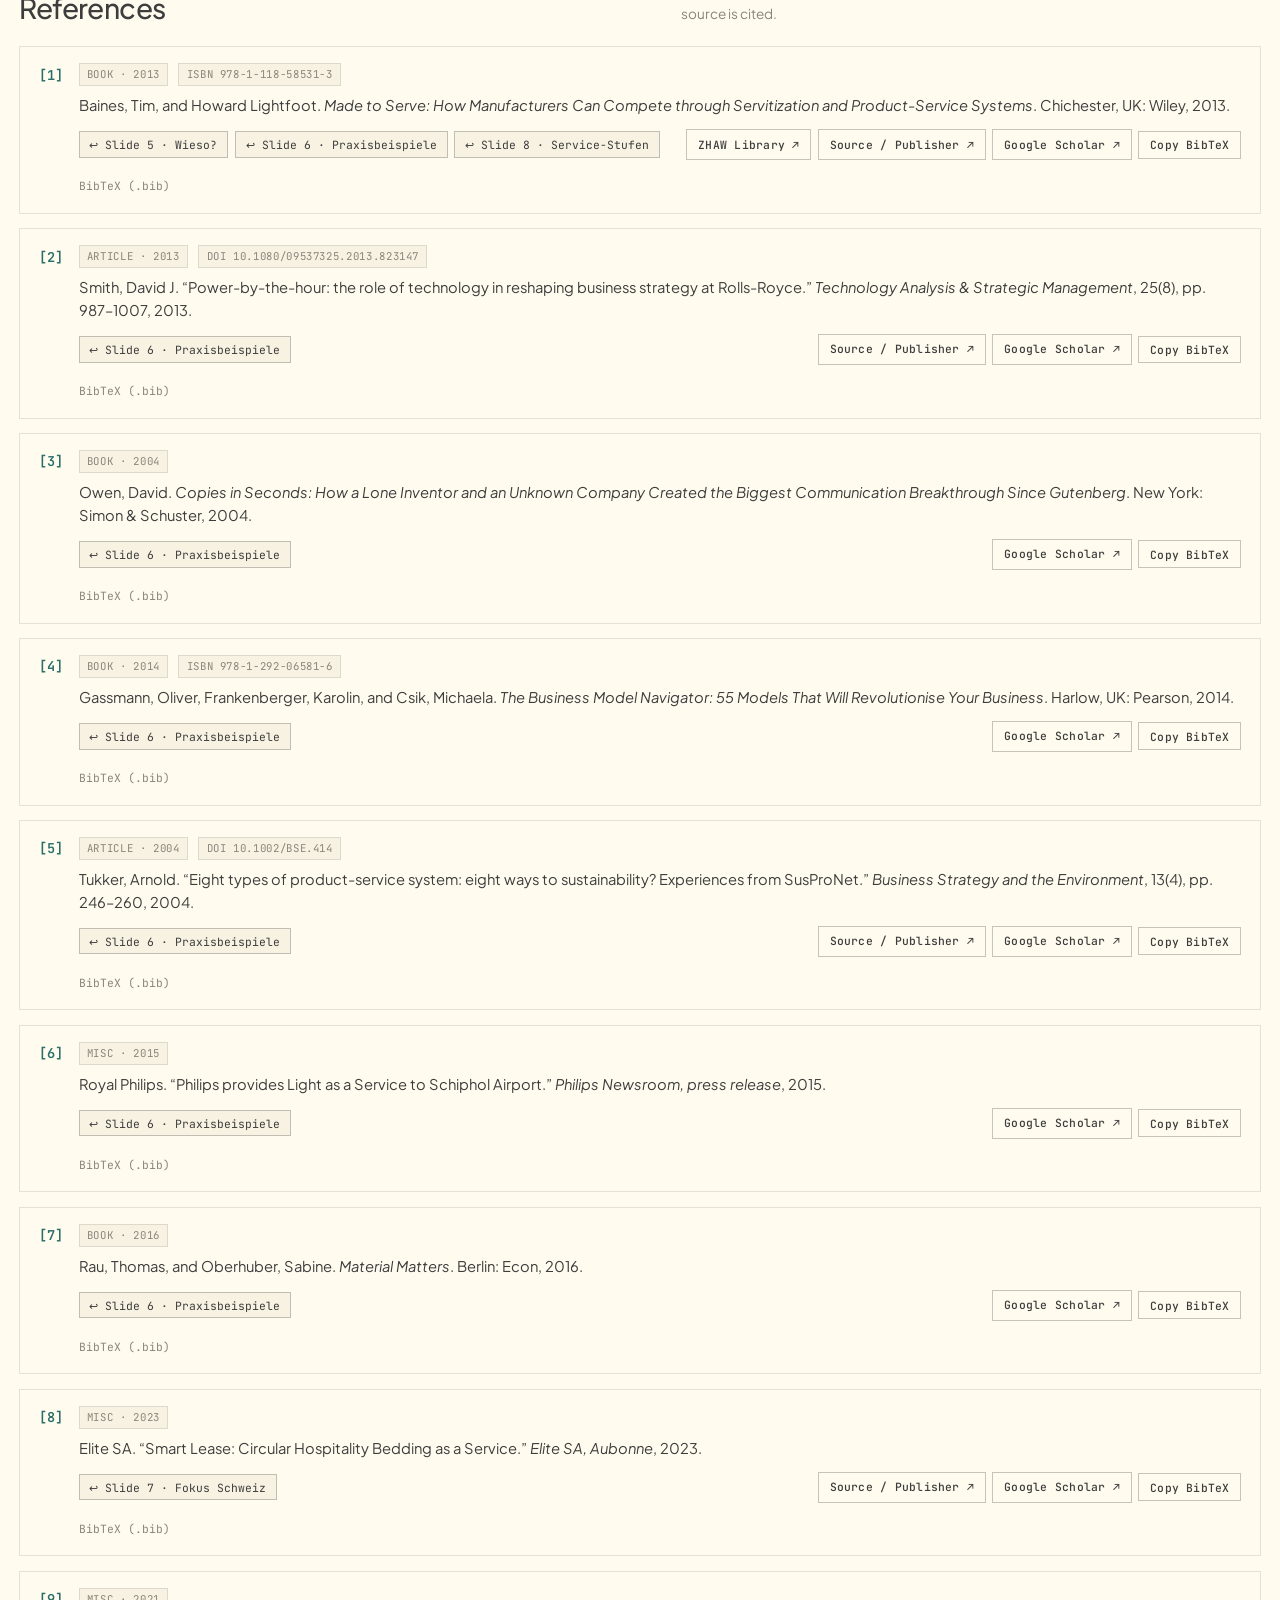
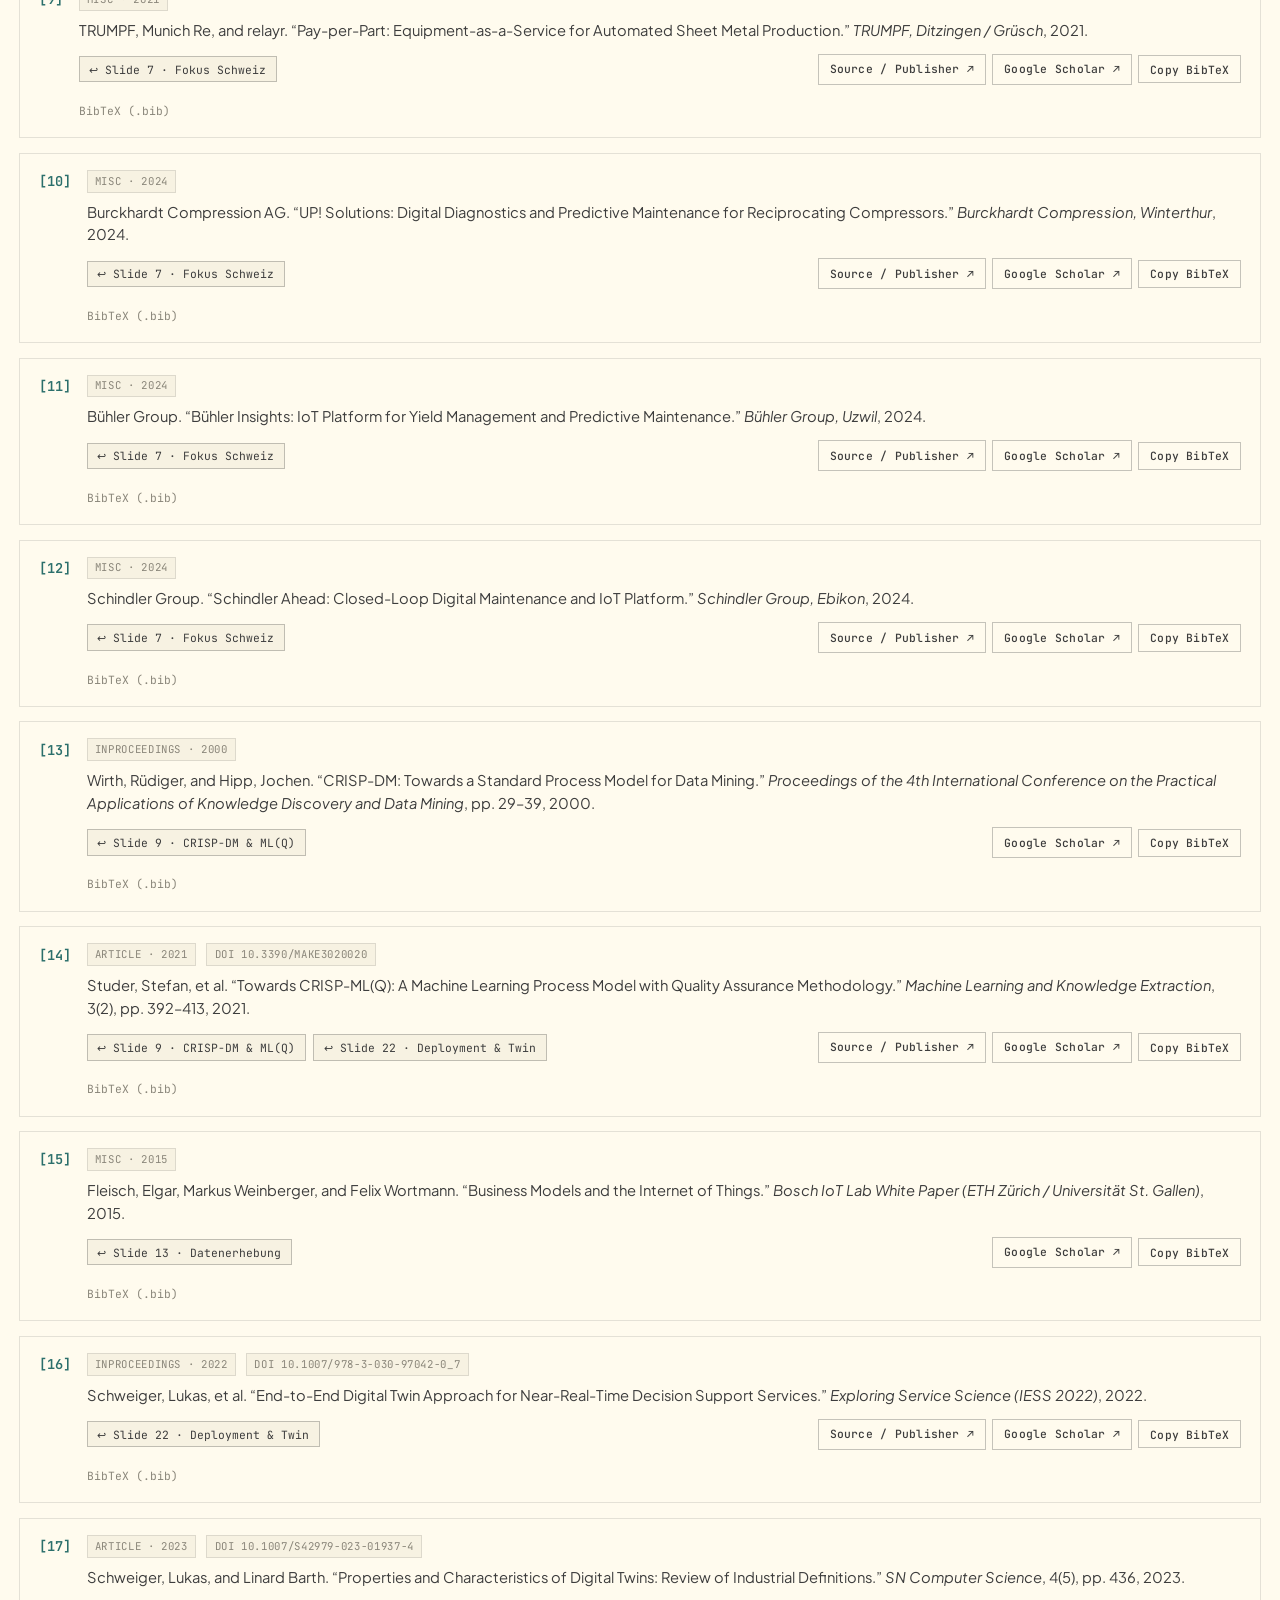
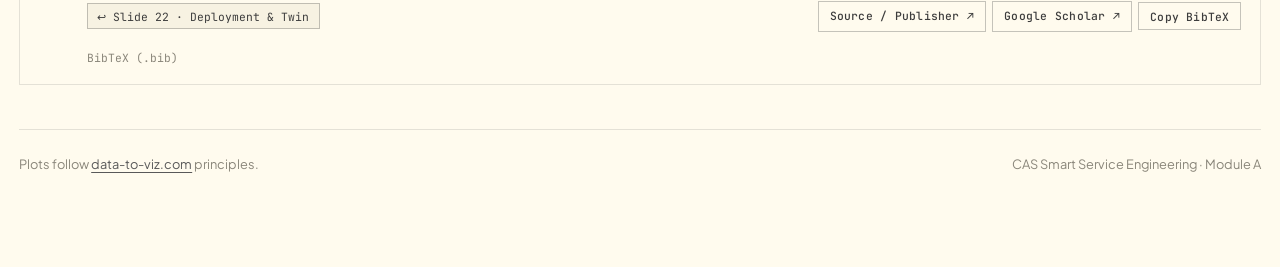
==== commit 13172e51: "feat(web): redesign Agenda slide as interactive 3-phase timetable" ====
--- a/docs/index.html
+++ b/docs/index.html
@@ -7,7 +7,7 @@
   <link rel="preconnect" href="https://fonts.googleapis.com" />
   <link rel="preconnect" href="https://fonts.gstatic.com" crossorigin />
   <link href="https://fonts.googleapis.com/css2?family=JetBrains+Mono:wght@400;500;600&family=Plus+Jakarta+Sans:wght@400;500;600&display=swap" rel="stylesheet" />
-  <link rel="stylesheet" href="styles.css?v=70" />
+  <link rel="stylesheet" href="styles.css?v=71" />
 </head>
 <body>
   <div class="page-container">
@@ -155,24 +155,80 @@
 
               <!-- Slide 2: Tagesagenda -->
               <div class="stage-step-panel orig-slide-panel" data-step="1" data-slide-tab="Agenda">
-                <div>
-                  <h2 class="orig-slide-title">Tagesagenda (09:00 – 14:15 Uhr)</h2>
-                  <p class="einstieg-meta">BI Case Manufacturing: Vom physischen Produkt zum datenbasierten Service</p>
-                </div>
-
-                <div class="einstieg-agenda-solo">
-                  <ul class="einstieg-agenda-list">
-                    <li class="einstieg-agenda-row"><span class="einstieg-time">09:00 – 09:10</span><span class="einstieg-block-tag">00</span><span>Begrüssung, Kurzvorstellung &amp; Tagesziele</span></li>
-                    <li class="einstieg-agenda-row"><span class="einstieg-time">09:10 – 09:55</span><span class="einstieg-block-tag">01</span><span>Servitization: Was, Wieso, Praxis, Fokus Schweiz &amp; Service-Stufen</span></li>
-                    <li class="einstieg-agenda-row is-break"><span class="einstieg-time">09:55 – 10:05</span><span>Pause</span></li>
-                    <li class="einstieg-agenda-row"><span class="einstieg-time">10:05 – 10:50</span><span class="einstieg-block-tag">02</span><span>Datennutzung im industriellen Service, CRISP-DM / ML(Q) &amp; Business Case</span></li>
-                    <li class="einstieg-agenda-row is-break"><span class="einstieg-time">10:50 – 11:00</span><span>Pause</span></li>
-                    <li class="einstieg-agenda-row"><span class="einstieg-time">11:00 – 11:45</span><span class="einstieg-block-tag">03</span><span>Data Understanding: Live-Sensorik am Lüfter → 100-Maschinen-Flotte</span></li>
-                    <li class="einstieg-agenda-row is-break"><span class="einstieg-time">11:45 – 11:55</span><span>Pause</span></li>
-                    <li class="einstieg-agenda-row"><span class="einstieg-time">11:55 – 12:40</span><span class="einstieg-block-tag">04</span><span>Data Preparation &amp; Modeling (Python im Browser)</span></li>
-                    <li class="einstieg-agenda-row is-break"><span class="einstieg-time">12:40 – 13:30</span><span>Mittagspause</span></li>
-                    <li class="einstieg-agenda-row"><span class="einstieg-time">13:30 – 14:15</span><span class="einstieg-block-tag">05</span><span>Evaluation (CHF), Deployment, Digital Twin &amp; Abschluss</span></li>
-                  </ul>
+                <h2 class="orig-slide-title">Tagesagenda (09:00 – 14:15 Uhr)</h2>
+
+                <div class="agenda-ledger" aria-label="Tagesagenda">
+                  <div class="agenda-group-head" style="--stop-color: var(--c-vib)">
+                    <span class="agenda-group-label">01 · Strategie &amp; Business Case</span>
+                    <span class="agenda-group-hint">Klick springt direkt zum Block →</span>
+                  </div>
+                  <a class="agenda-row" href="#einstieg" data-target-step="0" style="--stop-color: var(--c-vib)">
+                    <span class="agenda-accent" aria-hidden="true"></span>
+                    <span class="agenda-time">09:00 – 09:10</span>
+                    <span class="agenda-num">00</span>
+                    <span class="agenda-name">Einstieg</span>
+                    <span class="agenda-sub">Vorstellung, Ablauf &amp; Tagesziele</span>
+                    <span class="agenda-arrow" aria-hidden="true">→</span>
+                  </a>
+                  <a class="agenda-row" href="#servitization" style="--stop-color: var(--c-vib)">
+                    <span class="agenda-accent" aria-hidden="true"></span>
+                    <span class="agenda-time">09:10 – 09:55</span>
+                    <span class="agenda-num">01</span>
+                    <span class="agenda-name">Servitization</span>
+                    <span class="agenda-sub">Was, Wieso, CH-Beispiele &amp; Service-Stufen</span>
+                    <span class="agenda-arrow" aria-hidden="true">→</span>
+                  </a>
+                  <div class="agenda-mini-break"><span></span><span>09:55 – 10:05</span><span>Pause (10 Min.)</span></div>
+                  <a class="agenda-row" href="#business" style="--stop-color: var(--c-vib)">
+                    <span class="agenda-accent" aria-hidden="true"></span>
+                    <span class="agenda-time">10:05 – 10:50</span>
+                    <span class="agenda-num">02</span>
+                    <span class="agenda-name">Business Understanding</span>
+                    <span class="agenda-sub">CRISP-ML(Q), KMU-Case (0 Daten) &amp; Wartung</span>
+                    <span class="agenda-arrow" aria-hidden="true">→</span>
+                  </a>
+                  <div class="agenda-mini-break"><span></span><span>10:50 – 11:00</span><span>Pause (10 Min.)</span></div>
+
+                  <div class="agenda-group-head" style="--stop-color: var(--c-press)">
+                    <span class="agenda-group-label">02 · Live-Sensorik &amp; ML-Pipeline</span>
+                    <span></span>
+                  </div>
+                  <a class="agenda-row" href="#data-understanding" style="--stop-color: var(--c-press)">
+                    <span class="agenda-accent" aria-hidden="true"></span>
+                    <span class="agenda-time">11:00 – 11:45</span>
+                    <span class="agenda-num">03</span>
+                    <span class="agenda-name">Data Understanding</span>
+                    <span class="agenda-sub">Smart Stack, Live-Lüfter → 100-Maschinen-Flotte</span>
+                    <span class="agenda-arrow" aria-hidden="true">→</span>
+                  </a>
+                  <div class="agenda-mini-break"><span></span><span>11:45 – 11:55</span><span>Pause (10 Min.)</span></div>
+                  <a class="agenda-row" href="#modeling" style="--stop-color: var(--c-press)">
+                    <span class="agenda-accent" aria-hidden="true"></span>
+                    <span class="agenda-time">11:55 – 12:40</span>
+                    <span class="agenda-num">04</span>
+                    <span class="agenda-name">Data Prep &amp; Modeling</span>
+                    <span class="agenda-sub">Rolling Windows, Labeling, Splits &amp; Ensembles</span>
+                    <span class="agenda-arrow" aria-hidden="true">→</span>
+                  </a>
+                  <div class="agenda-lunch-band">
+                    <span></span>
+                    <span>12:40 – 13:30</span>
+                    <span>Mittagspause</span>
+                    <span class="agenda-lunch-dur">50 Min.</span>
+                  </div>
+
+                  <div class="agenda-group-head" style="--stop-color: var(--c-temp)">
+                    <span class="agenda-group-label">03 · Service-Ökonomie &amp; Betrieb</span>
+                    <span></span>
+                  </div>
+                  <a class="agenda-row" href="#evaluation" style="--stop-color: var(--c-temp)">
+                    <span class="agenda-accent" aria-hidden="true"></span>
+                    <span class="agenda-time">13:30 – 14:15</span>
+                    <span class="agenda-num">05</span>
+                    <span class="agenda-name">Evaluation &amp; Twin</span>
+                    <span class="agenda-sub">CHF-Kostenmatrix, Drift-Monitoring &amp; Digital Twin</span>
+                    <span class="agenda-arrow" aria-hidden="true">→</span>
+                  </a>
                 </div>
               </div>
 
@@ -2679,7 +2735,7 @@
   <!-- Floating Citation Popover -->
   <div id="citePopover" class="cite-popover" role="dialog" aria-label="Citation details" hidden></div>
 
-  <script src="app.js?v=27"></script>
+  <script src="app.js?v=28"></script>
   <script src="case-deep-dive.js?v=5"></script>
 </body>
 </html>
--- a/docs/styles.css
+++ b/docs/styles.css
@@ -4651,56 +4651,145 @@
   color: var(--text-muted);
 }
 
-.einstieg-agenda-solo {
-  width: 100%;
-  max-width: 920px;
-  margin: clamp(0.45rem, 1vw, 0.85rem) auto 0;
+.agenda-ledger {
+  flex: 1 1 auto;
+  display: flex;
+  flex-direction: column;
+  justify-content: center;
+  min-width: 0;
+  margin-top: 0.35rem;
+}
+
+.agenda-group-head {
+  display: flex;
+  align-items: center;
+  justify-content: space-between;
+  gap: 0.75rem;
+  padding: 0.7rem 0.25rem 0.28rem;
+  border-bottom: 1.5px solid var(--stop-color, var(--c-vib));
+}
+
+.agenda-group-head:first-child {
+  padding-top: 0;
+}
+
+.agenda-group-label {
+  font-family: var(--font-mono);
+  font-size: 0.7rem;
+  font-weight: 600;
+  letter-spacing: 0.06em;
+  text-transform: uppercase;
+  color: var(--stop-color, var(--c-vib));
+}
+
+.agenda-group-hint {
+  font-family: var(--font-mono);
+  font-size: 0.67rem;
+  color: var(--text-muted);
+}
+
+.agenda-row {
+  display: grid;
+  grid-template-columns: 3px 7.2rem 2rem 12.6rem minmax(0, 1fr) auto;
+  align-items: center;
+  gap: 0.7rem;
+  padding: 0.56rem 0.45rem 0.56rem 0.25rem;
+  border-bottom: 1px solid var(--border);
+  text-decoration: none;
+  color: inherit;
+  border-radius: 3px;
+  transition: background-color 0.15s ease;
+}
+
+.agenda-row:hover,
+.agenda-row:focus-visible {
   background: var(--bg-subtle);
-  border: 1px solid var(--border);
-  border-radius: 6px;
-  padding: clamp(0.85rem, 1.5vw, 1.25rem);
-  min-width: 0;
-}
-
-.einstieg-agenda-solo .einstieg-agenda-list {
-  gap: 0.28rem;
-}
-
-.einstieg-agenda-row {
+  outline: none;
+}
+
+.agenda-accent {
+  width: 3px;
+  height: 1.15rem;
+  border-radius: 2px;
+  background: var(--stop-color, var(--c-vib));
+}
+
+.agenda-time {
+  font-family: var(--font-mono);
+  font-size: 0.78rem;
+  color: var(--text-muted);
+  font-variant-numeric: tabular-nums;
+  white-space: nowrap;
+}
+
+.agenda-num {
+  font-family: var(--font-mono);
+  font-size: 0.74rem;
+  font-weight: 600;
+  color: var(--text-strong);
+}
+
+.agenda-name {
+  font-size: 0.94rem;
+  font-weight: 600;
+  color: var(--text-strong);
+  white-space: nowrap;
+  overflow: hidden;
+  text-overflow: ellipsis;
+}
+
+.agenda-sub {
+  font-size: 0.84rem;
+  color: var(--text);
+  white-space: nowrap;
+  overflow: hidden;
+  text-overflow: ellipsis;
+}
+
+.agenda-arrow {
+  font-family: var(--font-mono);
+  font-size: 0.82rem;
+  color: var(--text-muted);
+  padding-left: 0.25rem;
+  transition: transform 0.16s ease, color 0.16s ease;
+}
+
+.agenda-row:hover .agenda-arrow,
+.agenda-row:focus-visible .agenda-arrow {
+  transform: translateX(3px);
+  color: var(--text-strong);
+}
+
+.agenda-mini-break {
   display: grid;
-  grid-template-columns: 7.4rem 3.2rem minmax(0, 1fr);
-  gap: 0.65rem;
+  grid-template-columns: 3px 7.2rem minmax(0, 1fr);
   align-items: center;
-  font-size: clamp(0.84rem, 1.02vw, 0.94rem);
-  line-height: 1.38;
-  padding: 0.34rem 0.5rem;
-  border-radius: 4px;
-  background: rgba(255, 251, 238, 0.55);
-  border: 1px solid rgba(89, 89, 89, 0.08);
-}
-
-.einstieg-agenda-row.is-break {
-  grid-template-columns: 7.4rem minmax(0, 1fr);
-  background: transparent;
-  border: none;
-  border-top: 1px dashed var(--border);
-  border-bottom: 1px dashed var(--border);
-  border-radius: 0;
-  color: var(--text-muted);
-  font-size: 0.78rem;
-  padding: 0.22rem 0.5rem;
-}
-
-.einstieg-block-tag {
-  font-family: var(--font-mono);
-  font-size: 0.7rem;
-  font-weight: 600;
-  text-align: center;
-  padding: 0.12rem 0.35rem;
-  border-radius: 3px;
-  background: var(--bg);
-  border: 1px solid var(--border-strong);
-  color: var(--text-strong);
+  gap: 0.7rem;
+  padding: 0.22rem 0.25rem;
+  border-bottom: 1px solid rgba(89, 89, 89, 0.1);
+  font-family: var(--font-mono);
+  font-size: 0.67rem;
+  color: var(--text-muted);
+}
+
+.agenda-lunch-band {
+  display: grid;
+  grid-template-columns: 3px 7.2rem minmax(0, 1fr) auto;
+  align-items: center;
+  gap: 0.7rem;
+  padding: 0.46rem 0.45rem 0.46rem 0.25rem;
+  background: var(--bg-subtle);
+  border-bottom: 1px solid var(--border);
+  font-family: var(--font-mono);
+  font-size: 0.74rem;
+  color: var(--text-strong);
+  font-weight: 500;
+}
+
+.agenda-lunch-dur {
+  font-size: 0.68rem;
+  color: var(--text-muted);
+  font-weight: 400;
 }
 
 .einstieg-goals-3col {
@@ -4749,12 +4838,14 @@
   line-height: 1.5;
 }
 
-body.is-beamer-mode .einstieg-agenda-solo {
-  padding: clamp(0.65rem, 1.2vw, 1rem);
-}
-
-body.is-beamer-mode .einstieg-agenda-row {
-  padding: 0.25rem 0.45rem;
+body.is-beamer-mode .orig-slide-panel.is-active[data-slide-tab="Agenda"] {
+  justify-content: center;
+  gap: clamp(0.95rem, 2.2vh, 1.65rem);
+}
+
+body.is-beamer-mode .agenda-ledger {
+  flex: 0 0 auto;
+  margin-top: 0;
 }
 
 body.is-beamer-mode .einstieg-goals-3col {
@@ -4769,12 +4860,27 @@
   .einstieg-goals-3col {
     grid-template-columns: 1fr;
   }
-  .einstieg-agenda-row {
-    grid-template-columns: 6.4rem 2.8rem minmax(0, 1fr);
-    gap: 0.45rem;
-  }
-  .einstieg-agenda-row.is-break {
-    grid-template-columns: 6.4rem minmax(0, 1fr);
+  .agenda-group-hint {
+    display: none;
+  }
+  .agenda-row {
+    grid-template-columns: 3px 6.3rem 1.8rem minmax(0, 1fr) auto;
+    gap: 0.35rem 0.55rem;
+  }
+  .agenda-name {
+    white-space: normal;
+  }
+  .agenda-sub {
+    grid-column: 2 / 5;
+    white-space: normal;
+  }
+  .agenda-mini-break,
+  .agenda-lunch-band {
+    grid-template-columns: 3px 6.3rem minmax(0, 1fr);
+    gap: 0.55rem;
+  }
+  .agenda-lunch-dur {
+    display: none;
   }
 }
 
